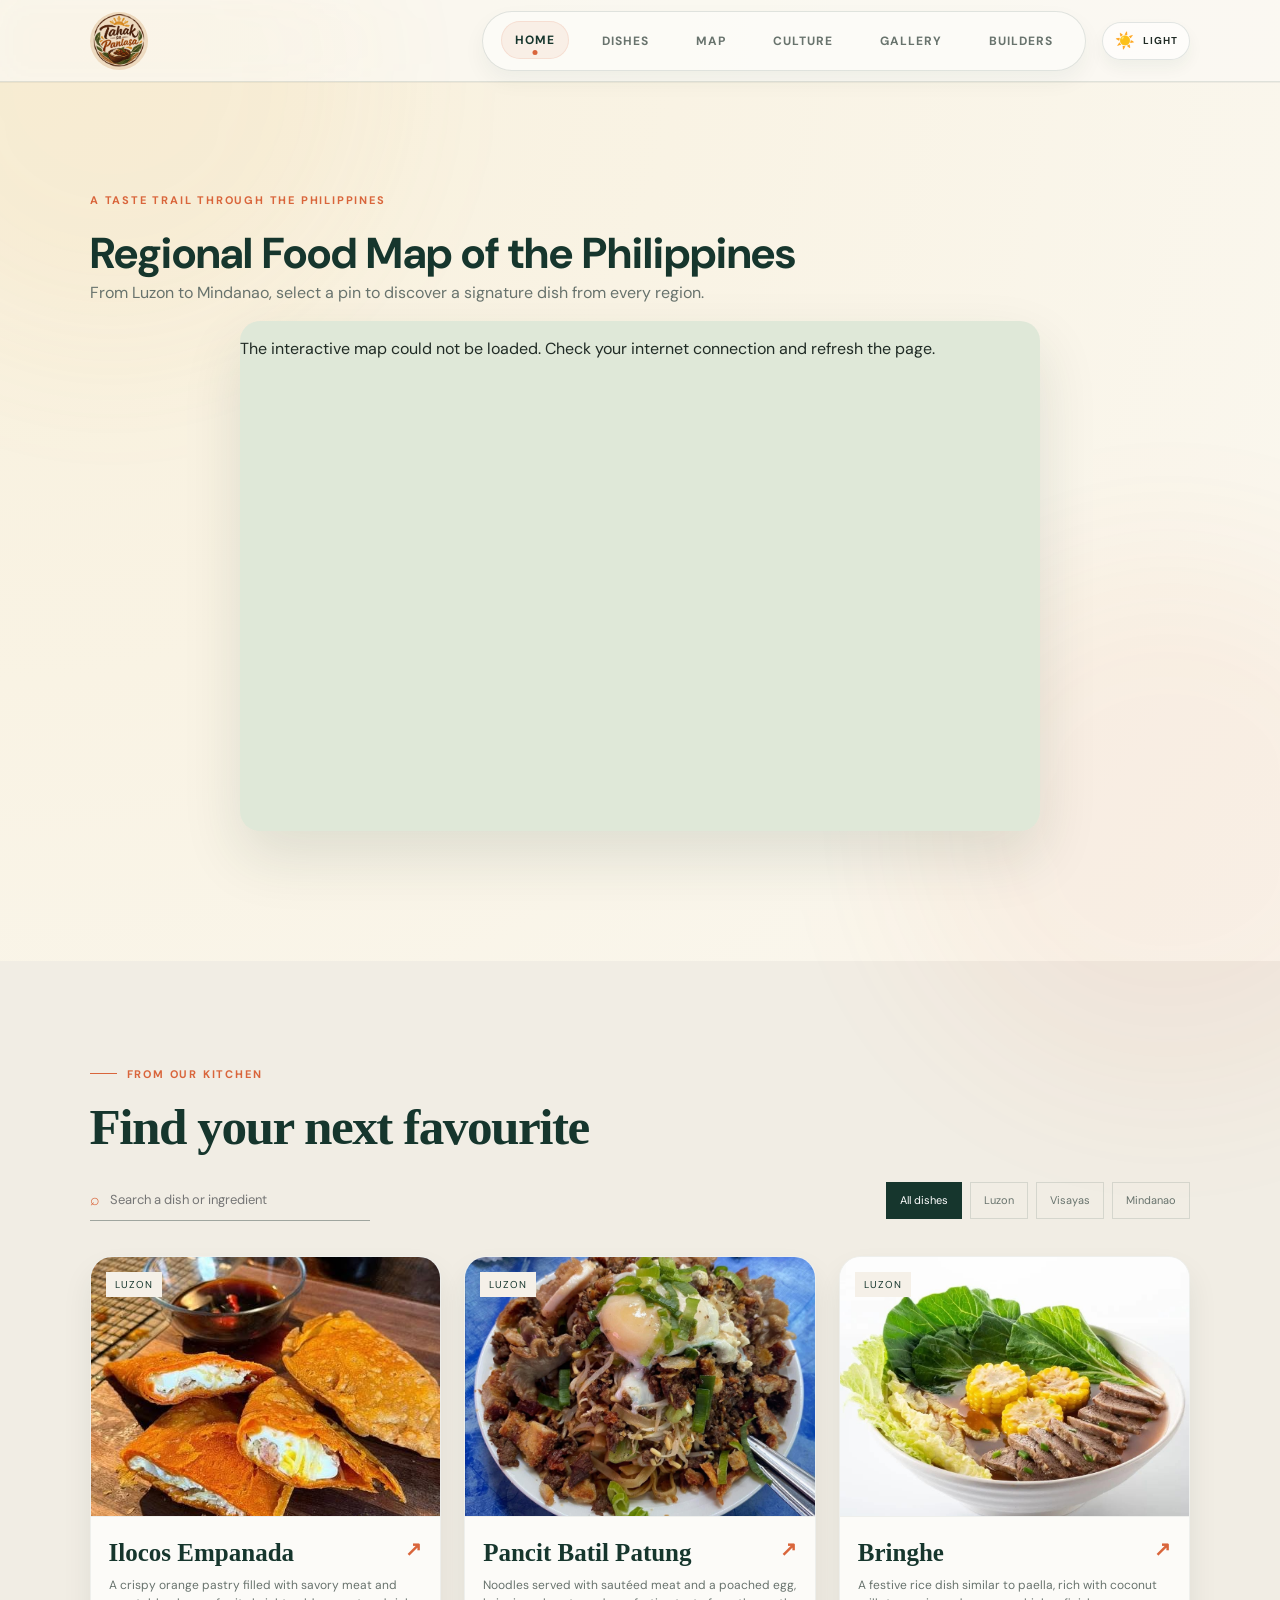
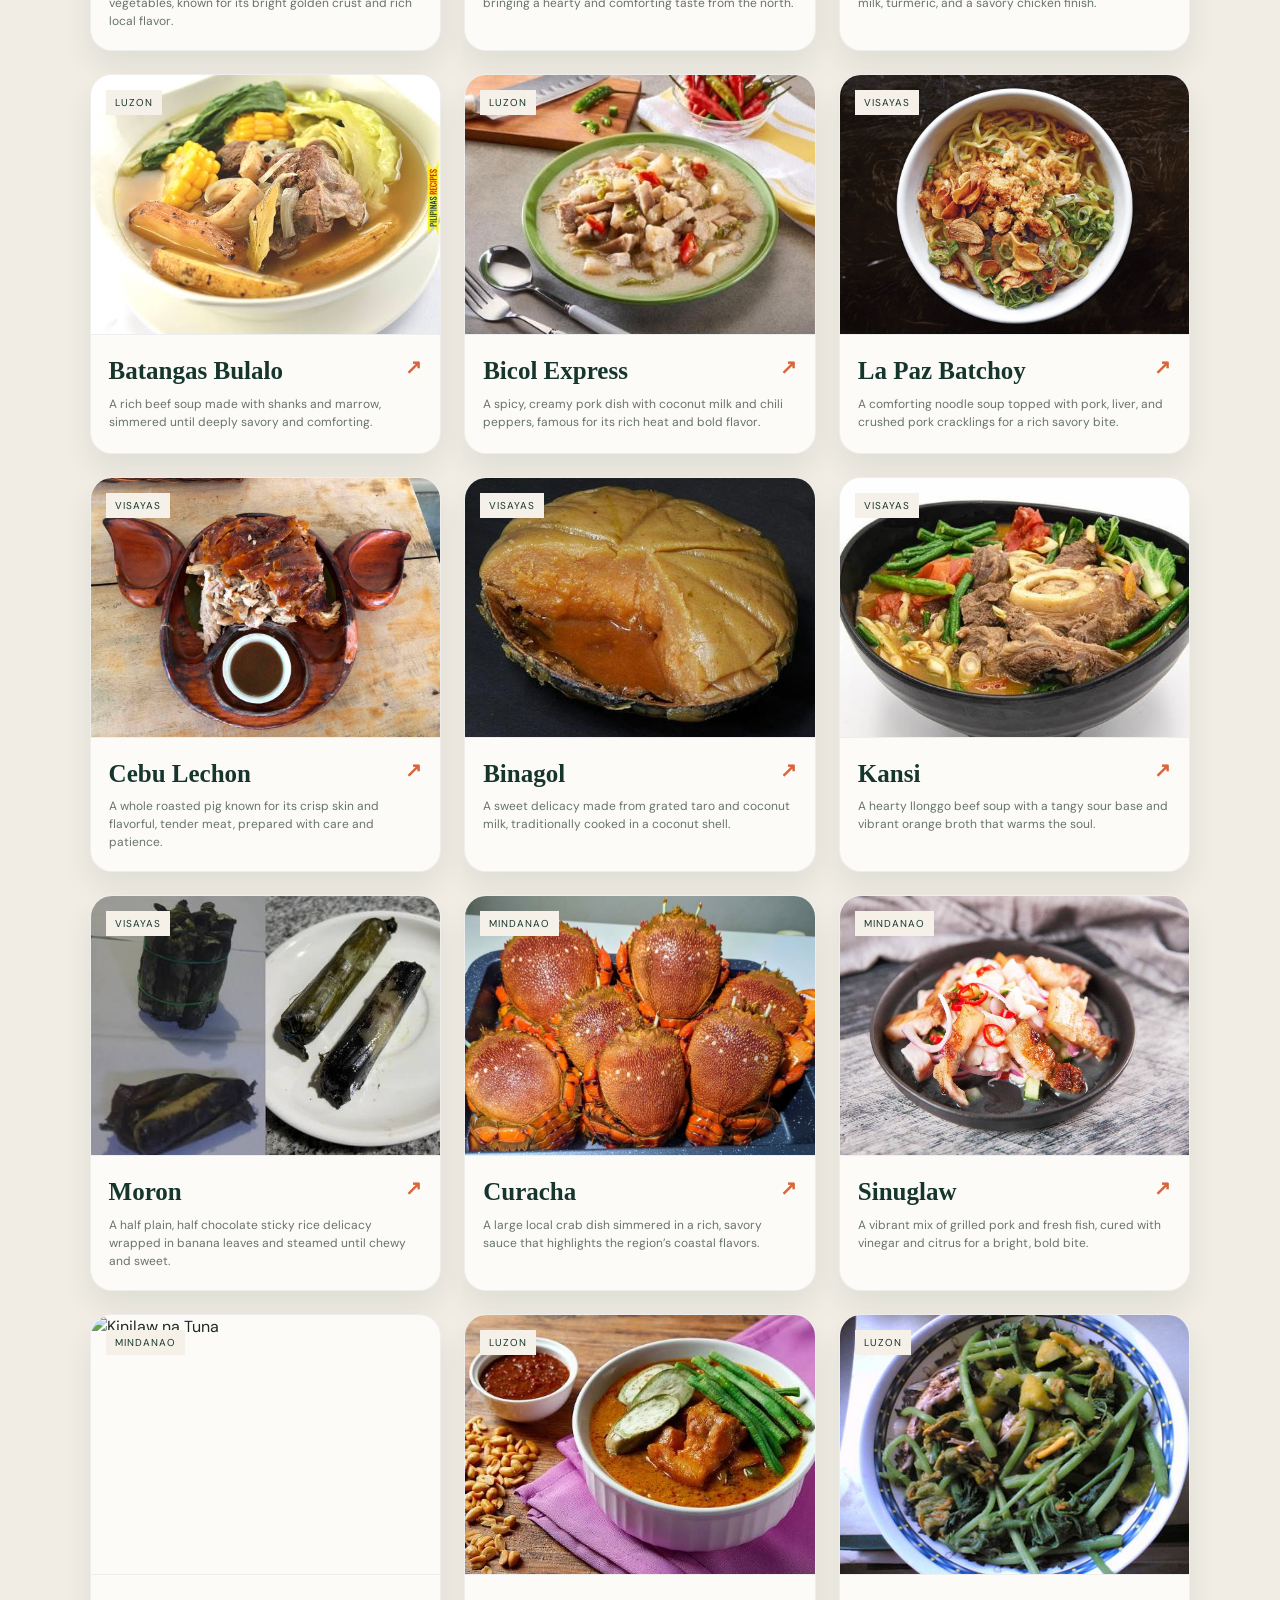
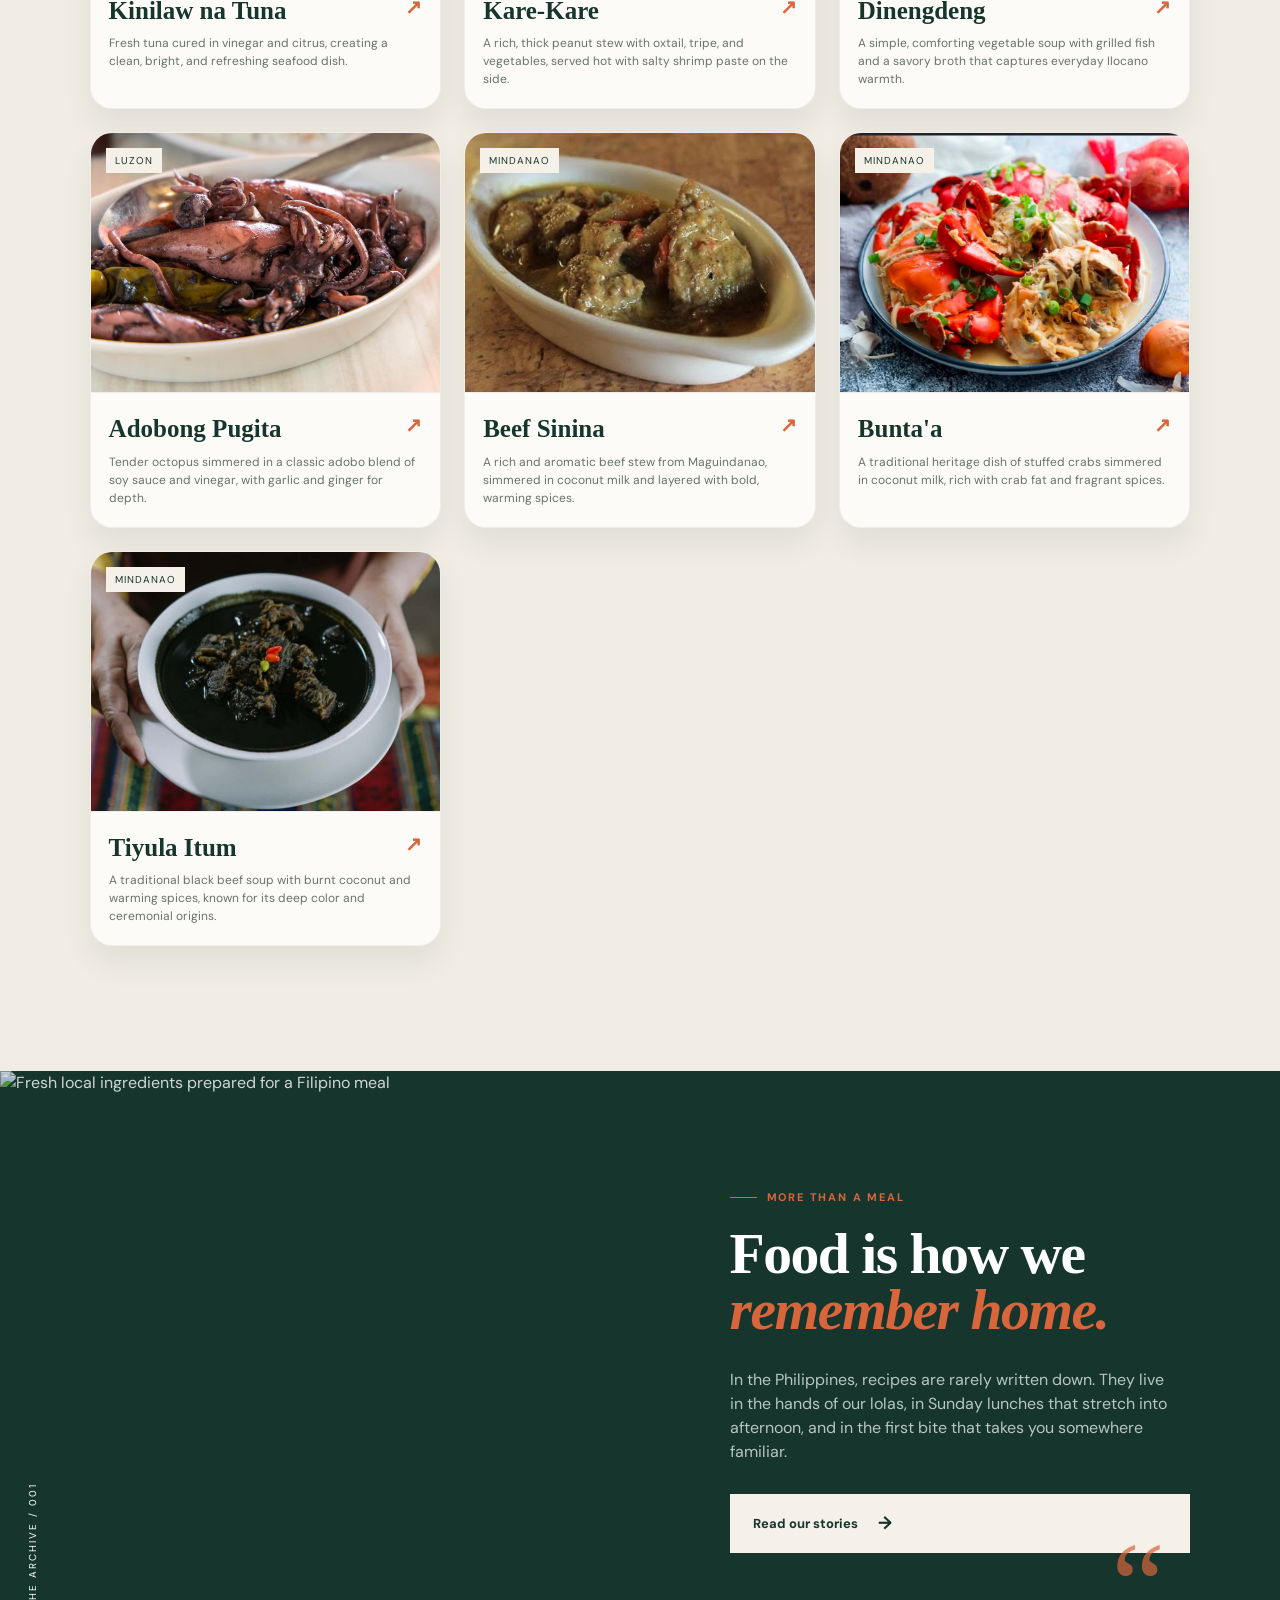
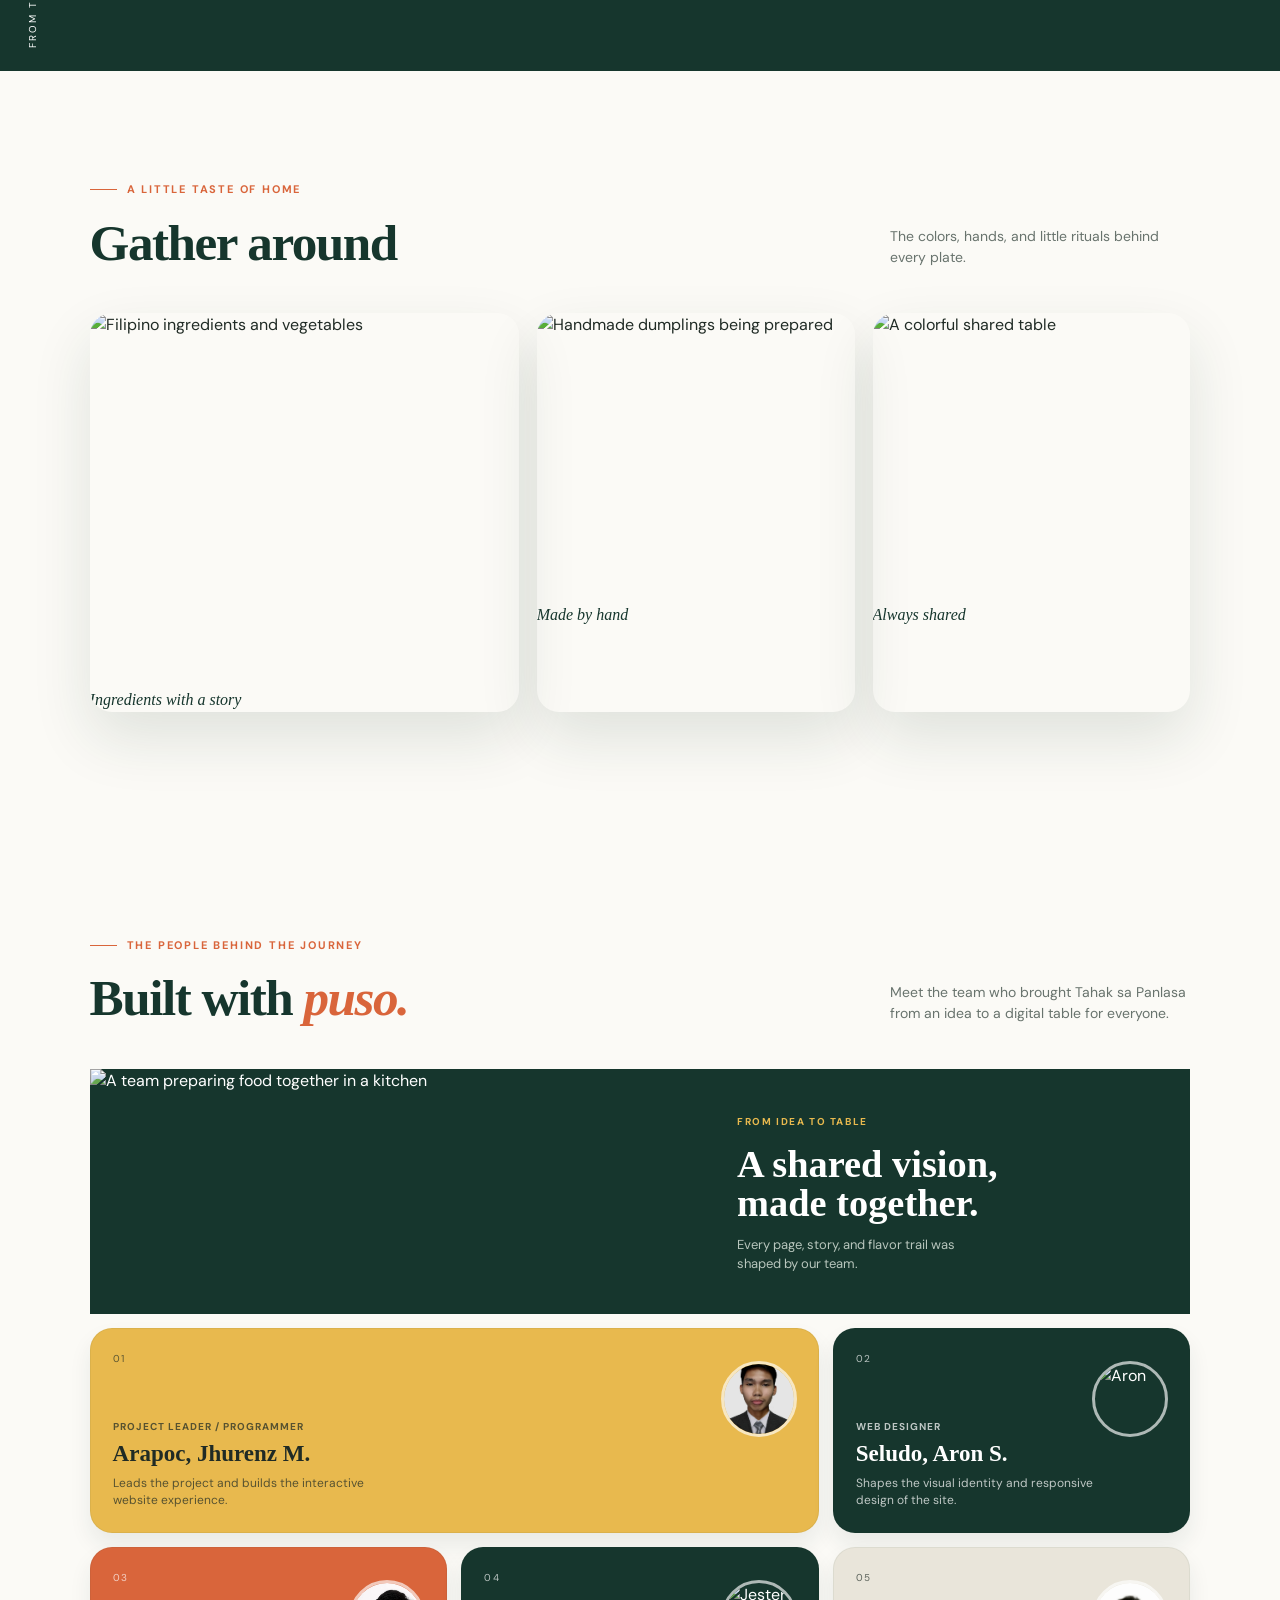
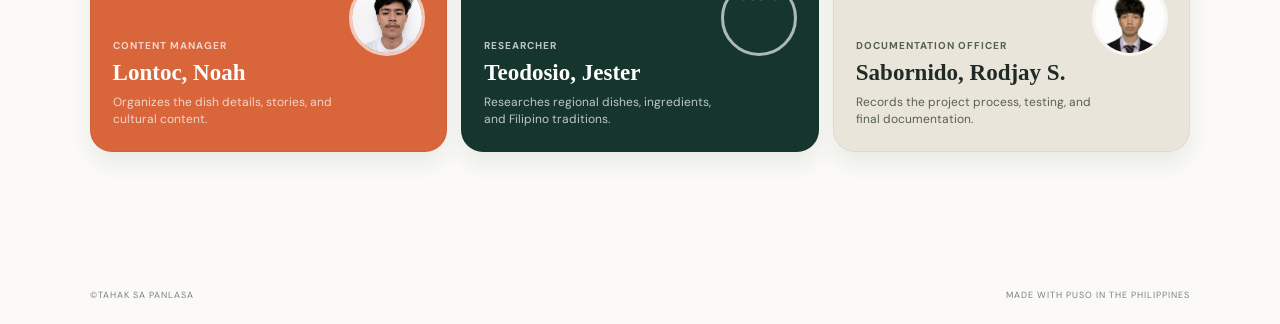
==== index.html @ d3818bcc "Initial commit" ====
<!doctype html>
<html lang="en">
  <head>
    <meta charset="UTF-8" />
    <meta name="viewport" content="width=device-width, initial-scale=1.0" />
    <meta
      name="description"
      content="Explore signature Filipino dishes by region."
    />
    <title>Tahak sa Panlasa | Filipino Food Map</title>
    <link rel="preconnect" href="https://fonts.googleapis.com" />
    <link rel="preconnect" href="https://fonts.gstatic.com" crossorigin />
    <link
      href="https://fonts.googleapis.com/css2?family=DM+Sans:wght@400;500;600;700&display=swap"
      rel="stylesheet"
    />
    <link href="css/style.css" rel="stylesheet" />
    <link
      rel="stylesheet"
      href="https://unpkg.com/leaflet@1.9.4/dist/leaflet.css"
      integrity="sha256-p4NxAoJBhIIN+hmNHrzRCf9tD/miZyoHS5obTRR9BMY="
      crossorigin=""
    />
  </head>
  <body>
    <header class="site-header">
      <div class="logo">
        <a href="index.html"
          ><img src="img/logo.png" alt="Tahak sa Panlasa logo"
        /></a>
      </div>
      <div class="header-actions">
        <button class="menu-toggle" aria-label="Open navigation" aria-expanded="false">☰</button>
        <nav class="main-nav" aria-label="Main navigation">
          <a class="active" href="index.html">Home</a>
          <a href="dishes.html">Dishes</a>
          <a href="map.html">Map</a>
          <a href="culture.html">Culture</a>
          <a href="gallery.html">Gallery</a>
          <a href="builders.html">Builders</a>
        </nav>
        <button class="theme-toggle" type="button" aria-label="Toggle dark mode" aria-pressed="false">
          <span class="theme-icon">☀️</span>
          <span class="theme-label">Light</span>
        </button>
      </div>
    </header>

    <main>
      <section class="map-section">
        <div class="map-intro">
          <p class="eyebrow">A taste trail through the Philippines</p>
          <h1>Regional Food Map of the Philippines</h1>
          <p>
            From Luzon to Mindanao, select a pin to discover a signature dish
            from every region.
          </p>
        </div>
        <div
          id="leaflet-map"
          class="map-container"
          aria-label="Interactive map of Philippine regional foods"
        ></div>
      </section>
    </main>

    <script
      src="https://unpkg.com/leaflet@1.9.4/dist/leaflet.js"
      integrity="sha256-20nQCchB9co0qIjJZRGuk2/Z9VM+kNiyxNV1lvTlZBo="
      crossorigin=""
    ></script>
    <script src="Javascript/script.js"></script>

    <!--Featured dishes-->
    <section class="dishes-section section-pad" id="dishes">
      <div class="section-heading dish-heading reveal">
        <div>
          <p class="eyebrow"><span></span>From our kitchen</p>
        <h2>Find your next favourite</h2>
        </div>
        <a class="text-link" href="dishes.html"
        View all dishes <span></span></a>
    </div>
        <div class="dish-toolbar">
          <div class="search-box">
            <span>⌕</span
            ><input
              id="dish-search"
              type="search"
              placeholder="Search a dish or ingredient"
              aria-label="Search dishes"
            />
          </div>
          <div
            class="filter-group"
            role="group"
            aria-label="Filter dishes by region"
          >
            <button class="filter active" data-filter="all">All dishes</button
            ><button class="filter" data-filter="Luzon">Luzon</button
            ><button class="filter" data-filter="Visayas">Visayas</button
            ><button class="filter" data-filter="Mindanao">Mindanao</button>
          </div>
        </div>
        <div class="dish-grid" id="dish-grid"></div>
        <p class="empty-state" id="empty-state">
          No dishes found. Try another flavor.
        </p>
      </section>
      </div>
    </section>
    <!-- Culture and story section -->
      <section class="culture-section" id="culture">
        <div class="culture-image">
          <img
            src="https://images.unsplash.com/photo-1515003197210-e0cd71810b5f?auto=format&fit=crop&w=1100&q=85"
            alt="Fresh local ingredients prepared for a Filipino meal"
          />
          <div class="vertical-label">FROM THE ARCHIVE / 001</div>
        </div>
        <div class="culture-copy section-pad reveal">
          <p class="eyebrow"><span></span> More than a meal</p>
          <h2>Food is how we<br /><em>remember home.</em></h2>
          <p>
            In the Philippines, recipes are rarely written down. They live in
            the hands of our lolas, in Sunday lunches that stretch into
            afternoon, and in the first bite that takes you somewhere familiar.
          </p>
          <a class="button button-light" href="gallery.html"
            >Read our stories <span>→</span></a
          >
          <div class="quote-mark">“</div>
        </div>
      </section>

      <!-- Photo gallery section -->
      <section class="gallery-section section-pad" id="gallery">
        <div class="section-heading reveal">
          <div>
            <p class="eyebrow"><span></span> A little taste of home</p>
            <h2>Gather around</h2>
          </div>
          <p class="heading-aside">
            The colors, hands, and little rituals behind every plate.
          </p>
        </div>
        <div class="gallery-grid">
          <figure class="gallery-large reveal">
            <img
              src="https://images.unsplash.com/photo-1547592180-85f173990554?auto=format&fit=crop&w=1000&q=85"
              alt="Filipino ingredients and vegetables"
            />
            <figcaption>Ingredients with a story</figcaption>
          </figure>
          <figure class="reveal reveal-delay">
            <img
              src="https://images.unsplash.com/photo-1601050690597-df0568f70950?auto=format&fit=crop&w=700&q=85"
              alt="Handmade dumplings being prepared"
            />
            <figcaption>Made by hand</figcaption>
          </figure>
          <figure class="reveal reveal-delay-2">
            <img
              src="https://images.unsplash.com/photo-1512621776951-a57141f2eefd?auto=format&fit=crop&w=700&q=85"
              alt="A colorful shared table"
            />
            <figcaption>Always shared</figcaption>
          </figure>
        </div>
      </section>

      <!-- Team section -->
      <section class="builders-section section-pad" id="builders">
        <div class="section-heading reveal">
          <div>
            <p class="eyebrow"><span></span> The people behind the journey</p>
            <h2>Built with <em>puso.</em></h2>
          </div>
          <p class="heading-aside">
            Meet the team who brought Tahak sa Panlasa from an idea to a digital
            table for everyone.
          </p>
        </div>
        <div class="builder-feature reveal">
          <img
            src="https://images.unsplash.com/photo-1556910103-1c02745aae4d?auto=format&fit=crop&w=1200&q=85"
            alt="A team preparing food together in a kitchen"
          />
          <div class="builder-feature-copy">
            <span>From idea to table</span>
            <h3>A shared vision, made together.</h3>
            <p>Every page, story, and flavor trail was shaped by our team.</p>
          </div>
        </div>
        <div class="builder-grid">
          <article class="builder-card builder-lead reveal">
            <span class="builder-number">01</span>
            <img
              class="builder-avatar"
              src="img/renz.jpg"
              alt="Jhurenz"
            />
            <div>
              <p class="builder-role">Project Leader / Programmer</p>
              <h3>Arapoc, Jhurenz M.</h3>
              <p class="builder-description">
                Leads the project and builds the interactive website experience.
              </p>
            </div>
          </article>
          <article class="builder-card reveal reveal-delay">
            <span class="builder-number">02</span>
            <img
              class="builder-avatar"
              src=""
              alt="Aron"
            />
            <div>
              <p class="builder-role">Web Designer</p>
              <h3>Seludo, Aron S.</h3>
              <p class="builder-description">
                Shapes the visual identity and responsive design of the site.
              </p>
            </div>
          </article>
          <article class="builder-card reveal reveal-delay-2">
            <span class="builder-number">03</span>
            <img
              class="builder-avatar"
              src="img/nows.jpg"
              alt="Noah"
            />
            <div>
              <p class="builder-role">Content Manager</p>
              <h3>Lontoc, Noah</h3>
              <p class="builder-description">
                Organizes the dish details, stories, and cultural content.
              </p>
            </div>
          </article>
          <article class="builder-card reveal">
            <span class="builder-number">04</span>
            <img
              class="builder-avatar"
              src=""
              alt="Jester"
            />
            <div>
              <p class="builder-role">Researcher</p>
              <h3>Teodosio, Jester</h3>
              <p class="builder-description">
                Researches regional dishes, ingredients, and Filipino
                traditions.
              </p>
            </div>
          </article>
          <article class="builder-card reveal reveal-delay">
            <span class="builder-number">05</span>
            <img
              class="builder-avatar"
              src="img/jay.jpg"
              alt="rodjay"
            />
            <div>
              <p class="builder-role">Documentation Officer</p>
              <h3>Sabornido, Rodjay S.</h3>
              <p class="builder-description">
                Records the project process, testing, and final documentation.
              </p>
            </div>
          </article>
        </div>
      </section>
    </main>

    <!-- Site footer -->
    <footer class="site-footer">
      <span>©Tahak sa Panlasa</span
      ><span>Made with puso in the Philippines</span>
    </footer>
    <button class="back-to-top" type="button" aria-label="Back to top"></button>
    <!-- Dish details -->
    <div
      class="modal"
      id="dish-modal"
      role="dialog"
      aria-modal="true"
      aria-labelledby="modal-title"
    >
      <div class="modal-content">
        <button class="modal-close" aria-label="Close dish details">×</button
        ><img id="modal-image" src="" alt="" />
        <div class="modal-copy">
          <span class="modal-region" id="modal-region"></span>
          <h2 id="modal-title"></h2>
          <p id="modal-description"></p>
          <div class="modal-meta">
            <div><span>Origin</span><strong id="modal-origin"></strong></div>
            <div>
              <span>Key ingredients</span
              ><strong id="modal-ingredients"></strong>
            </div>
          </div>
        </div>
      </div>
    </div>
  </body>
</html>
---- css/style.css ----
@import url("https://fonts.googleapis.com/css2?family=Roboto:wght@400;700&display=swap");
:root {
  --ink: #202b25;
  --forest: #23483a;
  --deep: #16362d;
  --orange: #d9653b;
  --cream: #f5f0e8;
  --paper: #fbfaf6;
  --line: rgba(22, 54, 45, 0.12);
  --muted: #68736d;
  --yellow: #e8b94e;
  --bg: #f5f1ea;
  --bg-strong: #1c2523;
  --card: rgba(255, 255, 255, 0.68);
  --card-strong: rgba(17, 24, 21, 0.8);
  --shadow-soft: 0 26px 60px rgba(22, 54, 45, 0.12);
  --shadow-strong: 0 28px 90px rgba(22, 54, 45, 0.18);
  --glow: rgba(233, 169, 82, 0.35);
  --ease-out: cubic-bezier(0.22, 1, 0.36, 1);
  --ease-spring: cubic-bezier(0.16, 1, 0.3, 1);
}
body.dark-mode {
  --ink: #ebefe8;
  --forest: #4dd0a0;
  --deep: #f4f8f3;
  --orange: #ff9b6b;
  --cream: #101916;
  --paper: #0d1412;
  --line: rgba(255, 255, 255, 0.1);
  --muted: #b8c2ba;
  --yellow: #f4c86a;
  --bg: #0b120f;
  --bg-strong: #141d19;
  --card: rgba(20, 31, 27, 0.8);
  --card-strong: rgba(14, 19, 17, 0.9);
  --shadow-soft: 0 24px 60px rgba(2, 6, 5, 0.45);
  --shadow-strong: 0 28px 80px rgba(2, 6, 5, 0.6);
}
* {
  box-sizing: border-box;
}
html {
  scroll-behavior: smooth;
}
body {
  margin: 0;
  color: var(--ink);
  background:
    radial-gradient(
      circle at top left,
      rgba(232, 185, 78, 0.16),
      transparent 30%
    ),
    radial-gradient(
      circle at right center,
      rgba(217, 101, 59, 0.12),
      transparent 25%
    ),
    var(--paper);
  font-family: "DM Sans", sans-serif;
  font-size: 16px;
  line-height: 1.5;
  animation: pageEnter 0.7s ease both;
  position: relative;
  overflow-x: hidden;
  transition:
    background 0.35s ease,
    color 0.35s ease;
}
body::before,
body::after {
  content: "";
  position: fixed;
  inset: auto;
  width: 34rem;
  height: 34rem;
  border-radius: 50%;
  filter: blur(80px);
  opacity: 0.38;
  pointer-events: none;
  z-index: 0;
}
body.dark-mode::before {
  background: rgba(244, 200, 106, 0.12);
}
body.dark-mode::after {
  background: rgba(255, 155, 107, 0.12);
}
.logo {
  display: flex;
  align-items: center;
  flex: 0 0 auto;
}

.logo a {
  display: flex;
  align-items: center;
}

.logo img {
  display: block;
  width: 58px;
  height: 58px;
  object-fit: contain;
  border-radius: 50%;
}

.navbar {
  display: flex;
  align-items: center;
  justify-content: space-between;
  padding: 10px 20px;
}

.map-section {
  position: relative;
  z-index: 1;
  padding: 2rem 1rem 3rem;
}

.map-intro {
  width: min(100%, 1100px);
  margin: 0 auto 1rem;
}

.map-intro h1 {
  margin: 0.15rem 0;
  color: var(--deep);
  font-size: clamp(1.7rem, 4vw, 2.7rem);
  line-height: 1.15;
}

.map-intro p:not(.eyebrow) {
  margin: 0;
  color: var(--muted);
}

.eyebrow {
  margin: 0;
  color: var(--orange);
  font-size: 0.75rem;
  font-weight: 700;
  letter-spacing: 0.12em;
  text-transform: uppercase;
}

.map-container {
  width: min(100%, 800px);
  height: 510px;
  margin: 0 auto;
  border-radius: 20px;
  overflow: hidden;
  box-shadow: var(--shadow-soft);
  background: #dfe8d8;
}

.leaflet-container {
  width: 100%;
  height: 100%;
  border-radius: 20px;
}

@media (max-width: 800px) {
  .map-container {
    height: 460px;
  }
}

.regional-food-marker {
  background: transparent;
  border: 0;
}

.regional-food-marker span {
  display: grid;
  width: 34px;
  height: 34px;
  place-items: center;
  border: 3px solid #fff;
  border-radius: 50% 50% 50% 0;
  background: var(--pin-color);
  box-shadow: 0 4px 10px rgba(22, 54, 45, 0.3);
  color: #fff;
  font-size: 16px;
  transform: rotate(-45deg);
}

.regional-food-marker b {
  display: inline-block;
  transform: rotate(45deg);
}

.food-popup {
  min-width: 170px;
  padding: 0.1rem 0.15rem;
}

.food-popup p {
  margin: 0 0 0.2rem;
  color: var(--orange);
  font-size: 0.7rem;
  font-weight: 700;
  letter-spacing: 0.08em;
  text-transform: uppercase;
}

.food-popup h2 {
  margin: 0 0 0.25rem;
  color: var(--deep);
  font-size: 1.15rem;
  line-height: 1.15;
}

.food-popup span {
  color: var(--muted);
  font-size: 0.8rem;
}

/*
  Design system notes:
  - CSS variables control the warm Filipino-inspired palette.
  - Shared spacing and layout rules are used across all pages.
  - Component styles are grouped to keep the site easy to update.
*/

:root {
  --ink: #202b25;
  --forest: #23483a;
  --deep: #16362d;
  --orange: #d9653b;
  --cream: #f5f0e8;
  --paper: #fbfaf6;
  --line: rgba(22, 54, 45, 0.12);
  --muted: #68736d;
  --yellow: #e8b94e;
  --shadow-soft: 0 26px 60px rgba(22, 54, 45, 0.12);
  --shadow-strong: 0 28px 90px rgba(22, 54, 45, 0.18);
  --glow: rgba(233, 169, 82, 0.35);
  --ease-out: cubic-bezier(0.22, 1, 0.36, 1);
  --ease-spring: cubic-bezier(0.16, 1, 0.3, 1);
}
* {
  box-sizing: border-box;
}
html {
  scroll-behavior: smooth;
}
body {
  margin: 0;
  color: var(--ink);
  background:
    radial-gradient(
      circle at top left,
      rgba(232, 185, 78, 0.16),
      transparent 30%
    ),
    radial-gradient(
      circle at right center,
      rgba(217, 101, 59, 0.12),
      transparent 25%
    ),
    var(--paper);
  font-family: "DM Sans", sans-serif;
  font-size: 16px;
  line-height: 1.5;
  animation: pageEnter 0.7s ease both;
  position: relative;
  overflow-x: hidden;
}
body::before,
body::after {
  content: "";
  position: fixed;
  inset: auto;
  width: 34rem;
  height: 34rem;
  border-radius: 50%;
  filter: blur(80px);
  opacity: 0.38;
  pointer-events: none;
  z-index: 0;
}
body::before {
  top: -12rem;
  left: -10rem;
  background: rgba(232, 185, 78, 0.18);
}
body::after {
  right: -10rem;
  bottom: -12rem;
  background: rgba(217, 101, 59, 0.15);
}
img {
  display: block;
  width: 100%;
  object-fit: cover;
}
a {
  color: inherit;
  text-decoration: none;
}
button,
input {
  font: inherit;
}
.section-pad {
  padding-left: 7vw;
  padding-right: 7vw;
}
.site-header {
  height: 82px;
  display: flex;
  align-items: center;
  justify-content: space-between;
  gap: 18px;
  padding: 0 7vw;
  border-bottom: 1px solid var(--line);
  background: rgba(251, 250, 246, 0.7);
  backdrop-filter: blur(16px);
  position: sticky;
  top: 0;
  z-index: 20;
  transition:
    background 0.35s ease,
    border-color 0.35s ease,
    box-shadow 0.35s ease;
  box-shadow: 0 1px 0 rgba(22, 54, 45, 0.05);
}
body.dark-mode .site-header {
  background: rgba(11, 18, 15, 0.78);
  box-shadow: 0 10px 30px rgba(0, 0, 0, 0.18);
}
.brand {
  display: flex;
  align-items: center;
  gap: 10px;
  font-family: "Playfair Display", serif;
  font-size: 19px;
}
.brand strong {
  color: var(--orange);
  font-weight: 700;
}
.brand-mark {
  display: grid;
  place-items: center;
  width: 34px;
  height: 34px;
  background: var(--orange);
  color: #fff;
  border-radius: 50%;
  font-family: "Playfair Display", serif;
  font-style: italic;
  font-size: 22px;
  animation: brandBeat 4s ease-in-out infinite;
}
.header-actions {
  display: flex;
  align-items: center;
  gap: 16px;
}
.nav-menu,
.main-nav {
  display: flex;
  align-items: center;
  justify-content: center;
  gap: clamp(10px, 1.5vw, 24px);
  padding: 10px 18px;
  border: 1px solid var(--line);
  border-radius: 999px;
  background: rgba(255, 255, 255, 0.4);
  box-shadow: 0 10px 22px rgba(22, 54, 45, 0.05);
}
body.dark-mode .nav-menu,
body.dark-mode .main-nav {
  background: rgba(18, 25, 22, 0.82);
  box-shadow: 0 12px 30px rgba(0, 0, 0, 0.22);
}
.nav-menu a,
.main-nav a {
  position: relative;
  padding: 10px 14px;
  border-radius: 999px;
  color: var(--muted);
  font-size: 12px;
  font-weight: 700;
  letter-spacing: 0.08em;
  text-transform: uppercase;
  transition:
    color 0.2s ease,
    background 0.2s ease,
    transform 0.2s ease,
    box-shadow 0.2s ease;
}
.nav-menu a:hover,
.main-nav a:hover,
.nav-menu a.active,
.main-nav a.active {
  color: var(--deep);
  background: rgba(217, 101, 59, 0.08);
  transform: translateY(-1px);
  box-shadow: inset 0 0 0 1px rgba(217, 101, 59, 0.12);
}
body.dark-mode .nav-menu a:hover,
body.dark-mode .main-nav a:hover,
body.dark-mode .nav-menu a.active,
body.dark-mode .main-nav a.active {
  color: var(--ink);
  background: rgba(255, 155, 107, 0.12);
}
.nav-menu a.active::after,
.main-nav a.active::after {
  content: "";
  position: absolute;
  left: 50%;
  bottom: 4px;
  width: 5px;
  height: 5px;
  background: var(--orange);
  border-radius: 50%;
  transform: translateX(-50%);
}
.nav-cta {
  font-size: 13px;
  font-weight: 700;
  border-bottom: 1px solid var(--orange);
  padding-bottom: 5px;
}
.theme-toggle {
  border: 1px solid var(--line);
  background: var(--card);
  color: var(--ink);
  display: inline-flex;
  align-items: center;
  gap: 8px;
  padding: 10px 12px;
  border-radius: 999px;
  font-size: 10px;
  text-transform: uppercase;
  letter-spacing: 0.8px;
  cursor: pointer;
  transition:
    background 0.25s ease,
    color 0.25s ease,
    border-color 0.25s ease,
    transform 0.2s ease;
  box-shadow: 0 8px 16px rgba(22, 54, 45, 0.05);
}
.theme-toggle:hover {
  background: var(--deep);
  color: var(--paper);
  transform: translateY(-1px);
}
.theme-icon {
  font-size: 16px;
  line-height: 1;
}
.theme-label {
  font-weight: 700;
}
.nav-cta span,
.text-link span {
  color: var(--orange);
  padding-left: 5px;
}
.menu-toggle {
  display: none;
  border: 0;
  background: none;
  font-size: 23px;
}
.nav-cta span,
.text-link span {
  color: var(--orange);
  padding-left: 5px;
}
.menu-toggle {
  display: none;
  border: 0;
  background: none;
  font-size: 23px;
}
.hero {
  min-height: 650px;
  display: grid;
  grid-template-columns: 1fr 1fr;
  gap: 7vw;
  align-items: center;
  padding-top: 78px;
  padding-bottom: 88px;
  background:
    radial-gradient(
      circle at top left,
      rgba(255, 255, 255, 0.7),
      transparent 35%
    ),
    linear-gradient(
      135deg,
      rgba(241, 237, 228, 1) 0%,
      rgba(245, 240, 232, 0.86) 100%
    );
  position: relative;
  perspective: 1600px;
}
.eyebrow {
  font-size: 11px;
  text-transform: uppercase;
  letter-spacing: 1.8px;
  font-weight: 700;
  color: var(--orange);
  margin: 0 0 20px;
  display: flex;
  gap: 10px;
  align-items: center;
}
.eyebrow span {
  display: inline-block;
  width: 27px;
  height: 1px;
  background: currentColor;
}
.hero h1,
.section-heading h2,
.culture-copy h2,
.contact-section h2 {
  font-family: "Playfair Display", serif;
  font-size: clamp(50px, 6vw, 88px);
  line-height: 0.98;
  letter-spacing: -1.5px;
  margin: 0;
  color: var(--deep);
}
h1 em,
h2 em {
  font-style: italic;
  color: var(--orange);
  font-weight: 600;
}
.hero-text {
  max-width: 395px;
  color: var(--muted);
  font-size: 17px;
  margin: 28px 0;
}
.hero-actions {
  display: flex;
  align-items: center;
  gap: 25px;
}
.button {
  display: inline-flex;
  align-items: center;
  gap: 20px;
  padding: 15px 22px;
  border: 1px solid transparent;
  font-weight: 700;
  font-size: 13px;
  transition:
    transform 0.2s,
    background 0.2s;
}
.button:hover {
  transform: translateY(-2px);
}
.button span {
  transition: transform 0.25s ease;
}
.button:hover span {
  transform: translateX(4px);
}
.button-dark {
  background: var(--deep);
  color: #fff;
}
.button-dark span,
.button-light span {
  font-size: 18px;
}
.button-outline {
  background: transparent;
  color: var(--deep);
  border-color: var(--deep);
  width: 100%;
  justify-content: space-between;
}
.button-light {
  background: var(--cream);
  color: var(--deep);
}
.text-link {
  font-size: 13px;
  font-weight: 700;
  border-bottom: 1px solid var(--line);
  padding-bottom: 7px;
}
.hero-note {
  display: flex;
  align-items: center;
  gap: 9px;
  margin-top: 55px;
  font-size: 11px;
  color: var(--muted);
}
.note-dot {
  width: 8px;
  height: 8px;
  background: var(--yellow);
  border-radius: 50%;
}
.hero-visual {
  position: relative;
  transform-style: preserve-3d;
}
.hero-image-wrap {
  height: 520px;
  position: relative;
  overflow: hidden;
  border-radius: 30px;
  box-shadow: var(--shadow-strong);
  transform: rotateX(7deg) rotateY(-7deg);
  transform-style: preserve-3d;
  border: 1px solid rgba(255, 255, 255, 0.3);
}
.hero-image-wrap img {
  height: 100%;
  filter: saturate(0.8) contrast(1.04);
  animation: slowZoom 12s ease-in-out infinite alternate;
}
.image-stamp {
  position: absolute;
  right: 23px;
  top: 23px;
  background: linear-gradient(145deg, #f3cf74, #e5b13a);
  width: 104px;
  height: 104px;
  border-radius: 50%;
  display: flex;
  flex-direction: column;
  align-items: center;
  justify-content: center;
  text-align: center;
  text-transform: uppercase;
  font-size: 9px;
  line-height: 1.15;
  transform: rotate(12deg) translateZ(30px);
  color: var(--deep);
  box-shadow: 0 18px 28px rgba(232, 185, 78, 0.35);
}
.image-stamp strong {
  font-family: "Playfair Display";
  font-size: 21px;
}
.hero-caption {
  display: flex;
  gap: 13px;
  align-items: flex-start;
  position: absolute;
  bottom: -36px;
  left: -52px;
  font-family: "Playfair Display";
  font-size: 16px;
  font-style: italic;
  color: var(--deep);
}
.caption-line {
  width: 40px;
  height: 1px;
  background: var(--orange);
  margin-top: 10px;
}
.intro-strip {
  background: var(--orange);
  color: #fff;
  padding: 20px 7vw;
  display: grid;
  grid-template-columns: 1fr 1fr 80px;
  align-items: center;
  overflow: hidden;
}
.intro-strip > div,
.intro-strip > p {
  animation: stripReveal 0.8s ease both;
}
.intro-strip > p {
  animation-delay: 0.15s;
}
.strip-scribble {
  animation: stripSpin 8s linear infinite;
}
.intro-strip > div {
  display: flex;
  align-items: center;
  gap: 18px;
}
.strip-number {
  font-family: "Playfair Display";
  font-size: 28px;
}
.strip-label {
  font-size: 11px;
  text-transform: uppercase;
  letter-spacing: 1.5px;
}
.intro-strip p {
  margin: 0;
  font-family: "Playfair Display";
  font-style: italic;
  font-size: 17px;
}
.strip-scribble {
  font-size: 27px;
  text-align: right;
}
.map-section {
  padding-top: 110px;
  padding-bottom: 130px;
}
.section-heading {
  display: flex;
  justify-content: space-between;
  align-items: end;
  margin-bottom: 45px;
}
.section-heading h2 {
  font-size: clamp(38px, 4vw, 60px);
}
.heading-aside {
  max-width: 300px;
  color: var(--muted);
  font-size: 14px;
  margin: 0;
}
/* Content page layouts (culture, dishes, regions, gallery, builders, contact) */
.page-shell {
  padding-top: 72px;
  padding-bottom: 90px;
}
.page-hero {
  padding-bottom: 30px;
}
.page-hero h1 {
  margin: 0;
  font-size: clamp(42px, 5vw, 72px);
  line-height: 0.96;
  color: var(--deep);
  font-family: "Playfair Display", serif;
}
.page-panel {
  background: rgba(255, 255, 255, 0.28);
  border: 1px solid rgba(22, 54, 45, 0.08);
  border-radius: 28px;
  padding: 32px 28px;
  box-shadow: var(--shadow-soft);
}
.page-grid {
  display: grid;
  grid-template-columns: repeat(3, minmax(0, 1fr));
  gap: 24px;
}
.page-card {
  background: rgba(255, 255, 255, 0.7);
  border-radius: 22px;
  overflow: hidden;
  border: 1px solid rgba(22, 54, 45, 0.06);
  box-shadow: 0 18px 28px rgba(22, 54, 45, 0.08);
}
.page-card img {
  height: 260px;
}
.page-card-copy {
  padding: 24px 20px 26px;
}
.page-card-copy h3 {
  margin: 0 0 10px;
  font-size: 26px;
  line-height: 1.1;
  font-family: "Playfair Display", serif;
  color: var(--deep);
}
.page-card-copy p {
  margin: 0;
  color: var(--muted);
  font-size: 14px;
}
.story-grid {
  display: grid;
  grid-template-columns: 1.15fr 0.85fr;
  gap: 28px;
  align-items: center;
}
.story-grid img {
  min-height: 420px;
  border-radius: 28px;
  box-shadow: var(--shadow-strong);
}
.feature-list {
  display: grid;
  gap: 16px;
  margin-top: 12px;
}
.feature-item {
  padding: 18px 16px 18px 18px;
  border-left: 2px solid var(--orange);
  background: rgba(255, 255, 255, 0.2);
  border-radius: 0 18px 18px 0;
}
.feature-item strong {
  display: block;
  margin-bottom: 6px;
  font-size: 12px;
  letter-spacing: 1.3px;
  text-transform: uppercase;
  color: var(--orange);
}
.feature-item span {
  color: var(--muted);
  font-size: 14px;
}
.contact-form {
  display: grid;
  gap: 18px;
  max-width: 620px;
}
.contact-form .field {
  display: grid;
  gap: 8px;
}
.contact-form label {
  font-size: 11px;
  letter-spacing: 1.4px;
  text-transform: uppercase;
  color: var(--muted);
}
.contact-form input,
.contact-form textarea {
  width: 100%;
  border: 1px solid rgba(22, 54, 45, 0.12);
  background: rgba(255, 255, 255, 0.45);
  color: var(--ink);
  border-radius: 14px;
  padding: 15px 16px;
}
.contact-form textarea {
  min-height: 150px;
  resize: vertical;
}
.explorer-layout {
  display: grid;
  grid-template-columns: 1.55fr 0.75fr;
  gap: 38px;
}
.map-card {
  background: linear-gradient(
    145deg,
    rgba(231, 229, 216, 0.95),
    rgba(232, 228, 214, 0.8)
  );
  padding: 20px 25px 0;
  min-height: 510px;
  border-radius: 28px;
  border: 1px solid rgba(22, 54, 45, 0.08);
  box-shadow: var(--shadow-soft);
  transform-style: preserve-3d;
}
.map-topline,
.map-legend,
.panel-footer {
  display: flex;
  justify-content: space-between;
  gap: 20px;
  font-size: 10px;
  text-transform: uppercase;
  letter-spacing: 1.2px;
  color: #68736d;
}
.map-status i {
  width: 6px;
  height: 6px;
  display: inline-block;
  background: var(--orange);
  border-radius: 50%;
  margin-right: 7px;
}
.map-art {
  position: relative;
  height: 405px;
}
.map-art svg {
  width: 100%;
  height: 100%;
  overflow: visible;
}
.island {
  fill: #b9c9b7;
  stroke: #61806d;
  stroke-width: 2;
}
.island-b {
  fill: #cad3bc;
}
.island-c,
.island-d {
  fill: #e4d39a;
}
.route {
  fill: none;
  stroke: var(--orange);
  stroke-width: 2;
  stroke-dasharray: 5 7;
}
.map-pin {
  cursor: pointer;
  animation: pinPulse 3.5s ease-in-out infinite;
}
.map-pin:nth-of-type(2) {
  animation-delay: 0.7s;
}
.map-pin:nth-of-type(3) {
  animation-delay: 1.4s;
}
.map-pin circle {
  fill: var(--orange);
  stroke: #fff;
  stroke-width: 4;
  transition: transform 0.2s;
}
.map-pin:hover circle,
.map-pin.selected circle {
  fill: var(--deep);
  transform: scale(1.25);
  transform-origin: center;
}
.map-pin path {
  stroke: #fff;
  stroke-width: 2;
}
.map-art text {
  font-family: "DM Sans";
  font-weight: 700;
  fill: var(--deep);
  font-size: 11px;
  letter-spacing: 2px;
}
.map-coordinates {
  position: absolute;
  left: 0;
  bottom: 10px;
  font-size: 9px;
  line-height: 1.4;
  color: #68736d;
}
.map-legend {
  border-top: 1px solid #c5c7b8;
  padding: 16px 0;
}
.legend-pin,
.legend-route {
  display: inline-block;
  width: 7px;
  height: 7px;
  border-radius: 50%;
  background: var(--orange);
  margin-right: 5px;
}
.legend-route {
  background: none;
  border-top: 1px dashed var(--orange);
  width: 18px;
  border-radius: 0;
  vertical-align: middle;
}
.region-panel {
  border: 1px solid rgba(22, 54, 45, 0.18);
  background: rgba(255, 255, 255, 0.28);
  padding: 35px 30px;
  display: flex;
  flex-direction: column;
  min-height: 510px;
  border-radius: 26px;
  box-shadow: var(--shadow-soft);
  transform-style: preserve-3d;
}
.panel-kicker {
  font-size: 10px;
  text-transform: uppercase;
  letter-spacing: 1.5px;
  color: var(--orange);
  font-weight: 700;
  margin: 0;
}
.region-panel h3 {
  font-family: "Playfair Display";
  font-size: 48px;
  color: var(--deep);
  margin: 8px 0;
}
.region-panel > p:not(.panel-kicker) {
  font-size: 15px;
  color: var(--muted);
  margin: 0 0 25px;
}
.region-dish {
  display: grid;
  grid-template-columns: 90px 1fr;
  gap: 13px;
  align-items: center;
  margin-bottom: 25px;
}
.region-dish img {
  height: 76px;
}
.region-dish span {
  font-size: 10px;
  text-transform: uppercase;
  color: var(--muted);
  display: block;
}
.region-dish strong {
  font-family: "Playfair Display";
  font-size: 18px;
  color: var(--deep);
}
.panel-footer {
  margin-top: auto;
  padding-top: 30px;
}
.panel-footer i {
  display: inline-block;
  width: 40px;
  height: 1px;
  background: var(--orange);
  vertical-align: middle;
  margin: 0 6px;
}
.dishes-section {
  padding-top: 105px;
  padding-bottom: 125px;
  background: #f1ede4;
}
.dish-heading {
  margin-bottom: 28px;
}
.dish-toolbar {
  display: flex;
  justify-content: space-between;
  gap: 20px;
  align-items: center;
  margin-bottom: 35px;
}
.search-box {
  border-bottom: 1px solid #9fa59e;
  display: flex;
  gap: 10px;
  align-items: center;
  width: 280px;
  color: var(--orange);
}
.search-box input {
  border: 0;
  background: transparent;
  padding: 10px 0;
  width: 100%;
  outline: 0;
  font-size: 13px;
  color: var(--ink);
}
.filter-group {
  display: flex;
  gap: 8px;
  flex-wrap: wrap;
}
.filter {
  border: 1px solid var(--line);
  background: transparent;
  padding: 9px 13px;
  font-size: 11px;
  color: var(--muted);
  cursor: pointer;
}
.filter.active,
.filter:hover {
  background: var(--deep);
  color: #fff;
  border-color: var(--deep);
}
.dish-grid {
  display: grid;
  grid-template-columns: repeat(3, 1fr);
  gap: 23px;
}
.dish-card {
  background: rgba(255, 255, 255, 0.75);
  cursor: pointer;
  transition:
    transform 0.35s,
    box-shadow 0.35s;
  position: relative;
  animation: dishFloat 7s ease-in-out infinite;
  border-radius: 22px;
  overflow: hidden;
  border: 1px solid rgba(22, 54, 45, 0.06);
  box-shadow: 0 16px 30px rgba(22, 54, 45, 0.08);
  transform-style: preserve-3d;
}
.dish-card:nth-child(2) {
  animation-delay: -2.2s;
}
.dish-card:nth-child(3) {
  animation-delay: -4.4s;
}
.dish-card:nth-child(4) {
  animation-delay: -1.1s;
}
.dish-card:nth-child(5) {
  animation-delay: -3.3s;
}
.dish-card:nth-child(6) {
  animation-delay: -5.5s;
}
.dish-card:hover {
  transform: translateY(-10px) scale(1.015);
  box-shadow: 0 18px 28px rgba(22, 54, 45, 0.14);
}
.dish-card-image {
  height: 260px;
  position: relative;
  overflow: hidden;
  border-bottom: 1px solid rgba(22, 54, 45, 0.06);
}
.dish-card-image::after {
  content: "";
  position: absolute;
  inset: 0;
  background: linear-gradient(
    115deg,
    transparent 25%,
    rgba(255, 255, 255, 0.22) 48%,
    transparent 70%
  );
  transform: translateX(-120%);
  animation: dishShimmer 6s ease-in-out infinite;
  pointer-events: none;
}
.dish-card-image img {
  height: 100%;
  transition: transform 0.5s;
  animation: dishImageDrift 10s ease-in-out infinite alternate;
}
.dish-card:hover img {
  transform: scale(1.1) rotate(1deg);
}
.dish-region {
  position: absolute;
  top: 15px;
  left: 15px;
  background: var(--cream);
  font-size: 10px;
  padding: 5px 9px;
  text-transform: uppercase;
  letter-spacing: 1px;
  color: var(--deep);
  animation: dishLabelPulse 4s ease-in-out infinite;
}
.dish-card-content {
  padding: 17px 18px 20px;
}
.dish-card-content h3 {
  font-family: "Playfair Display";
  font-size: 25px;
  margin: 0 0 5px;
  color: var(--deep);
}
.dish-card-content p {
  color: var(--muted);
  font-size: 12px;
  margin: 0;
  min-height: 38px;
}
.dish-arrow {
  float: right;
  color: var(--orange);
  font-size: 20px;
  animation: dishArrow 2.5s ease-in-out infinite;
}
.empty-state {
  display: none;
  color: var(--muted);
  padding: 30px 0;
}
.culture-section {
  display: grid;
  grid-template-columns: 1fr 1fr;
  background: var(--deep);
  color: #fff;
}
.culture-image {
  position: relative;
  min-height: 600px;
}
.culture-image img {
  height: 100%;
  opacity: 0.8;
}
.vertical-label {
  position: absolute;
  bottom: 23px;
  left: 25px;
  writing-mode: vertical-rl;
  transform: rotate(180deg);
  font-size: 10px;
  letter-spacing: 2px;
}
.culture-copy {
  display: flex;
  flex-direction: column;
  justify-content: center;
  padding-top: 80px;
  padding-bottom: 80px;
  position: relative;
}
.culture-copy h2 {
  color: #fff;
  font-size: clamp(42px, 4.5vw, 67px);
}
.culture-copy > p:not(.eyebrow) {
  color: #b8c6bd;
  max-width: 440px;
  margin: 30px 0;
}
.quote-mark {
  position: absolute;
  bottom: 25px;
  right: 9vw;
  font-family: serif;
  font-size: 120px;
  line-height: 1;
  color: var(--orange);
  opacity: 0.7;
}
.gallery-section {
  padding-top: 110px;
  padding-bottom: 120px;
}
.gallery-grid {
  display: grid;
  grid-template-columns: 1.35fr 1fr 1fr;
  gap: 18px;
}
.gallery-grid figure {
  margin: 0;
  transition: transform 0.35s ease;
  border-radius: 22px;
  overflow: hidden;
  box-shadow: var(--shadow-soft);
  transform-style: preserve-3d;
}
.gallery-grid figure:hover {
  transform: translateY(-7px) rotate(-1deg);
}
.gallery-grid figure:nth-child(2):hover {
  transform: translateY(-7px) rotate(1deg);
}
.gallery-grid img {
  height: 280px;
}
.gallery-grid .gallery-large img {
  height: 365px;
}
.gallery-grid figcaption {
  font-family: "Playfair Display";
  font-style: italic;
  color: var(--deep);
  margin-top: 10px;
}
.contact-section {
  background: var(--yellow);
  color: var(--deep);
}
.contact-inner {
  padding-top: 75px;
  padding-bottom: 75px;
  display: grid;
  grid-template-columns: 1fr 1fr;
  align-items: end;
}
.contact-section h2 {
  color: var(--deep);
  font-size: clamp(55px, 6vw, 85px);
}
.contact-details {
  border-left: 1px solid rgba(32, 43, 37, 0.35);
  padding-left: 38px;
  display: flex;
  flex-direction: column;
  align-items: flex-start;
}
.contact-details p {
  max-width: 340px;
  margin: 0 0 25px;
  font-family: "Playfair Display";
  font-size: 19px;
}
.contact-details > a {
  font-weight: 700;
  font-size: 15px;
  border-bottom: 1px solid var(--deep);
  margin: 3px 0;
}
.builders-section {
  padding-top: 105px;
  padding-bottom: 115px;
  background: var(--paper);
  transition: background 0.35s ease;
}
.builder-feature {
  display: grid;
  grid-template-columns: 1.1fr 0.9fr;
  min-height: 245px;
  margin-bottom: 14px;
  background: var(--deep);
  color: #fff;
  overflow: hidden;
}
.builder-feature img {
  height: 100%;
  min-height: 245px;
  filter: saturate(0.75);
  transition: transform 0.6s ease;
}
.builder-feature:hover img {
  transform: scale(1.04);
}
.builder-feature-copy {
  align-self: center;
  padding: 30px 42px;
}
.builder-feature-copy span {
  color: var(--yellow);
  text-transform: uppercase;
  letter-spacing: 1.6px;
  font-size: 10px;
  font-weight: 700;
}
.builder-feature-copy h3 {
  font-family: "Playfair Display";
  font-size: clamp(27px, 3vw, 42px);
  line-height: 1;
  max-width: 330px;
  margin: 13px 0;
}
.builder-feature-copy p {
  color: #b8c6bd;
  font-size: 13px;
  max-width: 250px;
  margin: 0;
}
.builder-grid {
  display: grid;
  grid-template-columns: repeat(3, 1fr);
  gap: 14px;
}
.builder-card {
  min-height: 205px;
  padding: 22px;
  background: #e9e5da;
  display: flex;
  flex-direction: column;
  justify-content: space-between;
  position: relative;
  overflow: hidden;
  border-radius: 22px;
  border: 1px solid rgba(22, 54, 45, 0.06);
  transition:
    transform 0.3s ease,
    box-shadow 0.3s ease;
  transform-style: preserve-3d;
  box-shadow: 0 12px 22px rgba(22, 54, 45, 0.08);
}
.builder-card:hover {
  transform: translateY(-7px);
  box-shadow: 0 14px 24px rgba(22, 54, 45, 0.14);
}
.builder-card:nth-child(2n) {
  background: var(--deep);
  color: #fff;
}
.builder-card:nth-child(3n) {
  background: var(--orange);
  color: #fff;
}
.builder-lead {
  grid-column: span 2;
  background: var(--yellow);
}
.builder-number {
  font-size: 10px;
  letter-spacing: 1.5px;
  opacity: 0.7;
}
.builder-initial {
  position: absolute;
  right: 18px;
  top: 14px;
  font-family: "Playfair Display";
  font-size: 100px;
  line-height: 1;
  font-style: italic;
  opacity: 0.16;
}
.builder-avatar {
  position: absolute;
  top: 32px;
  right: 21px;
  width: 76px;
  height: 76px;
  border: 3px solid rgba(255, 255, 255, 0.65);
  border-radius: 50%;
  object-fit: cover;
  filter: saturate(0.75);
  animation: builderFloat 4s ease-in-out infinite;
  transition:
    filter 0.3s ease,
    transform 0.3s ease;
}
.builder-card:nth-child(2) .builder-avatar {
  animation-delay: 0.5s;
}
.builder-card:nth-child(3) .builder-avatar {
  animation-delay: 1s;
}
.builder-card:nth-child(4) .builder-avatar {
  animation-delay: 1.5s;
}
.builder-card:nth-child(5) .builder-avatar {
  animation-delay: 2s;
}
.builder-card:hover .builder-avatar {
  filter: saturate(1);
  transform: scale(1.08) rotate(3deg);
}
.builder-card > div:last-child {
  position: relative;
  z-index: 1;
  max-width: 78%;
}
.builder-role {
  margin: 0 0 7px;
  text-transform: uppercase;
  letter-spacing: 1px;
  font-size: 10px;
  font-weight: 700;
  opacity: 0.72;
}
.builder-card h3 {
  margin: 0;
  font-family: "Playfair Display";
  font-size: 23px;
  line-height: 1.1;
}
.builder-description {
  color: inherit;
  font-size: 12px;
  line-height: 1.45;
  margin: 9px 0 0;
  max-width: 270px;
  opacity: 0.72;
}
.socials {
  display: flex;
  gap: 10px;
  margin-top: 28px;
}
.socials a {
  border: 1px solid var(--deep);
  border-radius: 50%;
  width: 28px;
  height: 28px;
  display: grid;
  place-items: center;
  font-size: 11px;
  font-weight: 700;
}
.site-footer {
  padding: 22px 7vw;
  display: flex;
  justify-content: space-between;
  color: #79827b;
  text-transform: uppercase;
  letter-spacing: 1px;
  font-size: 9px;
}
.site-footer a {
  color: var(--deep);
}
.back-to-top {
  position: fixed;
  right: clamp(1rem, 2vw, 1.6rem);
  bottom: 1.35rem;
  z-index: 999;
  display: grid;
  place-items: center;
  width: 3.4rem;
  height: 3.4rem;
  border: 0;
  border-radius: 50%;
  background: linear-gradient(135deg, var(--orange), #e8b94e);
  color: #fff;
  font-size: 1.5rem;
  font-weight: 700;
  box-shadow: 0 18px 34px rgba(217, 101, 59, 0.32);
  opacity: 0;
  visibility: hidden;
  transform: translateY(18px) scale(0.8);
  cursor: pointer;
  transition:
    opacity 0.35s var(--ease-out),
    transform 0.35s var(--ease-spring),
    box-shadow 0.35s ease,
    visibility 0.35s;
}
.back-to-top.is-visible {
  opacity: 1;
  visibility: visible;
  transform: translateY(0) scale(1);
}
.back-to-top:hover,
.back-to-top:focus-visible {
  transform: translateY(-4px) scale(1.06);
  box-shadow: 0 22px 40px rgba(217, 101, 59, 0.4);
}
.back-to-top:active {
  transform: translateY(0) scale(0.96);
}
.back-to-top::before {
  content: "↑";
  display: block;
  line-height: 1;
}
body.dark-mode .back-to-top {
  background: linear-gradient(135deg, #ff9b6b, #f4c86a);
  box-shadow: 0 18px 40px rgba(244, 200, 106, 0.25);
}
body,
.hero,
.dishes-section,
.map-card,
.region-panel,
.dish-card,
.site-footer {
  transition:
    background 0.35s ease,
    color 0.35s ease,
    border-color 0.35s ease;
}
body.dark-mode {
  --paper: #111a16;
  --ink: #edf5ef;
  --cream: #1d2b24;
  --line: rgba(194, 218, 201, 0.22);
  --muted: #b4c0b7;
  --deep: #e4eee5;
  --forest: #9fc6ac;
  --shadow-soft: 0 26px 60px rgba(0, 0, 0, 0.24);
  --shadow-strong: 0 28px 90px rgba(0, 0, 0, 0.36);
  background:
    radial-gradient(
      circle at top left,
      rgba(232, 185, 78, 0.1),
      transparent 30%
    ),
    radial-gradient(
      circle at right center,
      rgba(217, 101, 59, 0.08),
      transparent 25%
    ),
    var(--paper);
}
body.dark-mode .site-header,
body.dark-mode .hero,
body.dark-mode .dishes-section,
body.dark-mode .builders-section,
body.dark-mode .site-footer {
  background: var(--paper);
}
body.dark-mode .map-card {
  background: #293930;
}
body.dark-mode .region-panel {
  border-color: var(--deep);
}
body.dark-mode .button-dark,
body.dark-mode .culture-section,
body.dark-mode .builder-feature {
  background: #0e1b16;
}
body.dark-mode .button-outline {
  color: var(--ink);
  border-color: var(--ink);
}
body.dark-mode .dish-card {
  background: #233229;
}
body.dark-mode .dish-card-content h3,
body.dark-mode .gallery-grid figcaption {
  color: var(--ink);
}
body.dark-mode .site-footer {
  color: #9cac9f;
}
body.dark-mode .site-footer a {
  color: var(--ink);
}
body.dark-mode .site-header {
  background: rgba(17, 26, 22, 0.82);
  box-shadow: 0 1px 0 rgba(237, 245, 239, 0.06);
}
body.dark-mode .hero {
  background:
    radial-gradient(
      circle at top left,
      rgba(255, 255, 255, 0.05),
      transparent 35%
    ),
    linear-gradient(135deg, #17231d 0%, #111a16 100%);
}
body.dark-mode .main-nav {
  color: var(--muted);
}
body.dark-mode .main-nav a.active,
body.dark-mode .main-nav a:hover {
  color: var(--ink);
}
body.dark-mode .page-panel,
body.dark-mode .region-panel,
body.dark-mode .feature-item {
  background: rgba(29, 43, 36, 0.78);
  border-color: var(--line);
}
body.dark-mode .page-card,
body.dark-mode .dish-card {
  background: #1b2922;
  border-color: rgba(194, 218, 201, 0.12);
  box-shadow: 0 16px 30px rgba(0, 0, 0, 0.2);
}
body.dark-mode .page-card-copy h3,
body.dark-mode .page-card-copy p,
body.dark-mode .feature-item span,
body.dark-mode .region-panel h3,
body.dark-mode .region-dish strong,
body.dark-mode .page-hero h1,
body.dark-mode .hero-caption,
body.dark-mode .modal-copy h2,
body.dark-mode .modal-meta strong,
body.dark-mode .dish-card-content h3,
body.dark-mode .dish-card-content p,
body.dark-mode .builder-card h3,
body.dark-mode .builder-description,
body.dark-mode .builder-role,
body.dark-mode .builder-feature-copy h3,
body.dark-mode .builder-feature-copy p,
body.dark-mode .main-nav a {
  color: var(--ink);
}
body.dark-mode .page-card-copy p,
body.dark-mode .feature-item span,
body.dark-mode .dish-card-content p,
body.dark-mode .builder-feature-copy p,
body.dark-mode .builder-description,
body.dark-mode .modal-copy p,
body.dark-mode .modal-meta span,
body.dark-mode .modal-meta strong {
  color: var(--muted);
}
body.dark-mode .main-nav a {
  opacity: 0.9;
}
body.dark-mode .map-card {
  background: linear-gradient(145deg, #24362c, #1c2b23);
}
body.dark-mode .map-topline,
body.dark-mode .map-legend,
body.dark-mode .map-coordinates {
  color: var(--muted);
}
body.dark-mode .map-legend {
  border-color: var(--line);
}
body.dark-mode .map-art text {
  fill: var(--ink);
}
body.dark-mode .island {
  fill: #78927e;
  stroke: #b4cbb9;
}
body.dark-mode .island-b {
  fill: #879b7c;
}
body.dark-mode .island-c,
body.dark-mode .island-d {
  fill: #b9a568;
}
body.dark-mode .button-light,
body.dark-mode .dish-region {
  background: var(--cream);
  color: var(--ink);
}
body.dark-mode .button-dark {
  background: #f4d08d;
  color: #142118;
}
body.dark-mode .button-outline {
  background: rgba(17, 26, 22, 0.25);
}
body.dark-mode .contact-form input,
body.dark-mode .contact-form textarea {
  background: rgba(17, 26, 22, 0.78);
  border-color: var(--line);
  color: var(--ink);
}
body.dark-mode .contact-form label,
body.dark-mode .contact-form input::placeholder,
body.dark-mode .contact-form textarea::placeholder {
  color: var(--muted);
}
body.dark-mode .search-box {
  border-color: var(--line);
}
body.dark-mode .search-box input {
  color: var(--ink);
}
body.dark-mode .filter {
  color: var(--muted);
}
body.dark-mode .filter.active,
body.dark-mode .filter:hover {
  background: var(--ink);
  border-color: var(--ink);
  color: #111a16;
}
body.dark-mode .builder-card {
  background: #25352b;
  border-color: rgba(194, 218, 201, 0.12);
  box-shadow: 0 12px 22px rgba(0, 0, 0, 0.2);
}
body.dark-mode .builder-card:nth-child(2n) {
  background: #0b130f;
}
body.dark-mode .modal {
  background: rgba(0, 0, 0, 0.72);
}
body.dark-mode .modal-content {
  background: #1b2922;
}
.modal {
  display: none;
  position: fixed;
  inset: 0;
  background: rgba(22, 54, 45, 0.7);
  z-index: 30;
  padding: 5vw;
  align-items: center;
  justify-content: center;
}
.modal.open {
  display: flex;
}
.modal-content {
  background: var(--paper);
  max-width: 800px;
  width: 100%;
  display: grid;
  grid-template-columns: 1fr 1fr;
  position: relative;
}
.modal-content > img {
  height: 100%;
  min-height: 390px;
}
.modal-copy {
  padding: 45px 38px;
}
.modal-close {
  position: absolute;
  right: 15px;
  top: 10px;
  border: 0;
  background: none;
  font-size: 30px;
  color: var(--deep);
  cursor: pointer;
}
.modal-region {
  font-size: 10px;
  text-transform: uppercase;
  letter-spacing: 1px;
  color: var(--orange);
  font-weight: 700;
}
.modal-copy h2 {
  font-family: "Playfair Display";
  color: var(--deep);
  font-size: 44px;
  line-height: 1;
  margin: 12px 0;
}
.modal-copy p {
  color: var(--muted);
  font-size: 14px;
}
.modal-meta {
  border-top: 1px solid var(--line);
  margin-top: 30px;
  padding-top: 18px;
  display: grid;
  gap: 15px;
}
.modal-meta span {
  display: block;
  font-size: 10px;
  text-transform: uppercase;
  color: var(--muted);
  letter-spacing: 1px;
}
.modal-meta strong {
  font-family: "Playfair Display";
  font-size: 17px;
  color: var(--deep);
}
.reveal {
  opacity: 0;
  transform: translateY(18px);
  animation: reveal 0.7s ease forwards;
}
.reveal-delay {
  animation-delay: 0.15s;
}
.reveal-delay-2 {
  animation-delay: 0.3s;
}
.scroll-animate {
  opacity: 0;
  transform: translateY(28px);
  transition:
    opacity 0.75s ease,
    transform 0.75s ease;
}
.scroll-animate.in-view {
  opacity: 1;
  transform: translateY(0);
}
.scroll-animate:nth-child(2) {
  transition-delay: 0.08s;
}
.scroll-animate:nth-child(3) {
  transition-delay: 0.16s;
}
.scroll-animate:nth-child(4) {
  transition-delay: 0.24s;
}
@keyframes pageEnter {
  from {
    opacity: 0;
  }
  to {
    opacity: 1;
  }
}
@keyframes brandBeat {
  0%,
  100% {
    transform: rotate(0) scale(1);
  }
  50% {
    transform: rotate(-7deg) scale(1.05);
  }
}
@keyframes stripReveal {
  from {
    opacity: 0;
    transform: translateY(12px);
  }
  to {
    opacity: 1;
    transform: translateY(0);
  }
}
@keyframes stripSpin {
  from {
    transform: rotate(0);
  }
  to {
    transform: rotate(360deg);
  }
}
@keyframes reveal {
  to {
    opacity: 1;
    transform: translateY(0);
  }
}
@keyframes slowZoom {
  from {
    transform: scale(1);
  }
  to {
    transform: scale(1.06);
  }
}
@keyframes pinPulse {
  0%,
  100% {
    transform: translateY(0);
  }
  50% {
    transform: translateY(-5px);
  }
}
@keyframes builderFloat {
  0%,
  100% {
    transform: translateY(0) rotate(0);
  }
  50% {
    transform: translateY(-5px) rotate(-2deg);
  }
}
@keyframes dishFloat {
  0%,
  100% {
    transform: translateY(0);
  }
  50% {
    transform: translateY(-5px);
  }
}
@keyframes dishImageDrift {
  from {
    transform: scale(1.02) translateX(-1%);
  }
  to {
    transform: scale(1.08) translateX(1%);
  }
}
@keyframes dishShimmer {
  0%,
  55% {
    transform: translateX(-120%);
  }
  75%,
  100% {
    transform: translateX(120%);
  }
}
@keyframes dishLabelPulse {
  0%,
  100% {
    transform: translateY(0);
  }
  50% {
    transform: translateY(-2px);
  }
}
@keyframes dishArrow {
  0%,
  100% {
    transform: translateX(0);
  }
  50% {
    transform: translateX(3px);
  }
}
@keyframes textRise {
  from {
    opacity: 0;
    transform: translateY(18px);
  }
  to {
    opacity: 1;
    transform: translateY(0);
  }
}
@keyframes imageReveal {
  from {
    opacity: 0;
    clip-path: inset(0 0 100% 0);
    transform: scale(1.08);
  }
  to {
    opacity: 1;
    clip-path: inset(0);
    transform: scale(1);
  }
}
@keyframes stampIn {
  from {
    opacity: 0;
    transform: rotate(-18deg) scale(0.3);
  }
  to {
    opacity: 1;
    transform: rotate(12deg) scale(1);
  }
}
@keyframes captionIn {
  from {
    opacity: 0;
    transform: translateX(-18px);
  }
  to {
    opacity: 1;
    transform: translateX(0);
  }
}
@keyframes stripSweep {
  0%,
  55% {
    transform: translateX(-100%);
  }
  75%,
  100% {
    transform: translateX(100%);
  }
}
@keyframes routeTravel {
  to {
    stroke-dashoffset: -48;
  }
}
@keyframes regionSwap {
  from {
    opacity: 0;
    transform: translateX(10px);
  }
  to {
    opacity: 1;
    transform: translateX(0);
  }
}
@keyframes gridRefresh {
  from {
    opacity: 0;
    transform: translateY(12px);
  }
  to {
    opacity: 1;
    transform: translateY(0);
  }
}
.brand {
  transition: transform 0.35s var(--ease-out);
}
.brand:hover {
  transform: translateX(4px);
}
.theme-icon {
  transition: transform 0.4s var(--ease-spring);
}
.theme-toggle:hover .theme-icon {
  transform: rotate(22deg) scale(1.15);
}
.menu-toggle {
  cursor: pointer;
  transition:
    transform 0.3s var(--ease-spring),
    color 0.3s ease;
}
.menu-toggle:hover {
  transform: rotate(8deg) scale(1.1);
  color: var(--orange);
}
.hero-copy {
  animation: textRise 0.8s 0.12s var(--ease-out) both;
}
.hero-copy h1 {
  animation: textRise 0.9s 0.2s var(--ease-out) both;
}
.hero-copy .hero-text {
  animation: textRise 0.8s 0.32s var(--ease-out) both;
}
.hero-copy .hero-actions {
  animation: textRise 0.8s 0.44s var(--ease-out) both;
}
.hero-copy .hero-note {
  animation: textRise 0.8s 0.56s var(--ease-out) both;
}
.hero-image-wrap {
  animation: imageReveal 1.1s 0.18s var(--ease-out) both;
}
.image-stamp {
  animation: stampIn 0.9s 0.75s var(--ease-spring) both;
  transition: transform 0.4s var(--ease-spring);
}
.image-stamp:hover {
  transform: rotate(4deg) scale(1.08);
}
.hero-caption {
  animation: captionIn 0.8s 0.9s var(--ease-out) both;
}
.intro-strip {
  position: relative;
}
.intro-strip::before {
  content: "";
  position: absolute;
  inset: 0;
  background: linear-gradient(
    100deg,
    transparent 20%,
    rgba(255, 255, 255, 0.12),
    transparent 80%
  );
  transform: translateX(-100%);
  animation: stripSweep 8s ease-in-out infinite;
  pointer-events: none;
}
.route {
  animation: routeTravel 7s linear infinite;
}
.region-panel {
  transition:
    transform 0.5s var(--ease-out),
    box-shadow 0.5s ease;
}
.region-panel:hover {
  transform: translateY(-5px);
  box-shadow: 0 18px 30px rgba(22, 54, 45, 0.09);
}
.region-panel.region-changing > * {
  animation: regionSwap 0.5s var(--ease-out) both;
}
.dish-grid.grid-refresh {
  animation: gridRefresh 0.45s var(--ease-out) both;
}
.filter {
  transition:
    color 0.25s ease,
    background 0.25s ease,
    border-color 0.25s ease,
    transform 0.25s var(--ease-spring);
}
.filter:hover {
  transform: translateY(-2px);
}
.dish-card:hover {
  transform: translateY(-10px) scale(1.015) rotate(-0.5deg);
}
.dish-card-image img {
  transition:
    transform 0.8s var(--ease-out),
    filter 0.8s ease;
}
.dish-card:hover img {
  filter: saturate(1.12) contrast(1.03);
}
.gallery-grid figure {
  overflow: hidden;
}
.gallery-grid img {
  transition:
    transform 0.8s var(--ease-out),
    filter 0.8s ease;
}
.gallery-grid figure:hover img {
  transform: scale(1.07);
  filter: saturate(1.12);
}
.contact-details > a {
  transition:
    color 0.25s ease,
    padding-left 0.25s var(--ease-spring);
}
.contact-details > a:hover {
  color: var(--orange);
  padding-left: 8px;
}
.builder-feature-copy h3 {
  transition: transform 0.45s var(--ease-out);
}
.builder-feature:hover .builder-feature-copy h3 {
  transform: translateX(7px);
}
.socials a {
  transition:
    transform 0.3s var(--ease-spring),
    background 0.3s ease,
    color 0.3s ease;
}
.socials a:hover {
  transform: translateY(-5px) rotate(8deg);
  background: var(--deep);
  color: var(--yellow);
}
.modal {
  display: flex;
  visibility: hidden;
  opacity: 0;
  pointer-events: none;
  transition:
    opacity 0.35s ease,
    visibility 0.35s ease;
}
.modal.open {
  visibility: visible;
  opacity: 1;
  pointer-events: auto;
}
.modal-content {
  transform: translateY(24px) scale(0.97);
  transition: transform 0.55s var(--ease-spring);
}
.modal.open .modal-content {
  transform: translateY(0) scale(1);
}
.modal-close {
  transition:
    transform 0.3s var(--ease-spring),
    color 0.3s ease;
}
.modal-close:hover {
  transform: rotate(90deg) scale(1.15);
  color: var(--orange);
}
@media (prefers-reduced-motion: reduce) {
  *,
  *::before,
  *::after {
    animation-duration: 0.01ms !important;
    animation-iteration-count: 1 !important;
    scroll-behavior: auto !important;
    transition-duration: 0.01ms !important;
  }
  body {
    animation: none;
  }
}
@media (max-width: 800px) {
  .site-header {
    height: 70px;
    padding: 0 5vw;
  }
  .logo img {
    width: 50px;
    height: 50px;
  }
  .menu-toggle {
    display: block;
  }
  .main-nav {
    display: none;
    position: absolute;
    top: 70px;
    left: 0;
    right: 0;
    background: var(--paper);
    padding: 15px 5vw;
    flex-direction: column;
    gap: 0;
    border-bottom: 1px solid var(--line);
  }
  .main-nav.open {
    display: flex;
  }
  .main-nav a {
    padding: 12px 0;
  }
  .nav-cta {
    display: none;
  }
  .theme-toggle {
    margin-left: auto;
    margin-right: 12px;
  }
  .section-pad {
    padding-left: 5vw;
    padding-right: 5vw;
  }
  .hero {
    grid-template-columns: 1fr;
    gap: 50px;
    padding-top: 65px;
  }
  .hero h1 {
    font-size: 57px;
  }
  .hero-image-wrap {
    height: 390px;
  }
  .hero-caption {
    left: 15px;
    bottom: -40px;
  }
  .intro-strip {
    grid-template-columns: 1fr 35px;
    padding: 17px 5vw;
  }
  .intro-strip p {
    display: none;
  }
  .map-section,
  .dishes-section,
  .gallery-section {
    padding-top: 75px;
    padding-bottom: 80px;
  }
  .section-heading {
    display: block;
  }
  .heading-aside {
    margin-top: 18px;
  }
  .explorer-layout,
  .culture-section,
  .contact-inner {
    grid-template-columns: 1fr;
  }
  .map-card {
    padding-left: 15px;
    padding-right: 15px;
  }
  .map-art {
    height: 340px;
  }
  .region-panel {
    min-height: 420px;
  }
  .dish-toolbar {
    display: block;
  }
  .filter-group {
    margin-top: 20px;
  }
  .dish-grid {
    grid-template-columns: 1fr 1fr;
  }
  .dish-card-image {
    height: 200px;
  }
  .culture-image {
    min-height: 350px;
  }
  .culture-copy {
    padding-top: 70px;
    padding-bottom: 100px;
  }
  .gallery-grid {
    grid-template-columns: 1fr 1fr;
  }
  .gallery-grid .gallery-large {
    grid-column: 1 / -1;
  }
  .gallery-grid .gallery-large img,
  .gallery-grid img {
    height: 230px;
  }
  .gallery-grid .gallery-large img {
    height: 300px;
  }
  .contact-inner {
    padding-top: 60px;
    padding-bottom: 65px;
  }
  .builders-section {
    padding-top: 75px;
    padding-bottom: 80px;
  }
  .builder-feature {
    grid-template-columns: 1fr;
  }
  .builder-feature img {
    min-height: 220px;
    height: 220px;
  }
  .builder-feature-copy {
    padding: 28px;
  }
  .builder-grid {
    grid-template-columns: 1fr 1fr;
  }
  .builder-lead {
    grid-column: 1 / -1;
  }
  .contact-details {
    border-left: 0;
    border-top: 1px solid rgba(32, 43, 37, 0.35);
    padding: 30px 0 0;
    margin-top: 25px;
  }
  .site-footer {
    padding: 20px 5vw;
    gap: 16px;
    flex-wrap: wrap;
  }
  .modal-content {
    grid-template-columns: 1fr;
  }
  .modal-content > img {
    height: 200px;
    min-height: 0;
  }
  .modal-copy {
    padding: 25px;
  }
  .modal-copy h2 {
    font-size: 35px;
  }
}
@media (max-width: 470px) {
  .hero h1 {
    font-size: 49px;
  }
  .dish-grid {
    grid-template-columns: 1fr;
  }
  .builder-grid {
    grid-template-columns: 1fr;
  }
  .builder-lead {
    grid-column: auto;
  }
  .dish-card-image {
    height: 235px;
  }
  .map-art {
    height: 280px;
  }
  .map-topline {
    font-size: 8px;
  }
  .map-legend {
    font-size: 8px;
  }
  .filter {
    flex: 1;
  }
  .filter-group {
    display: grid;
    grid-template-columns: repeat(2, 1fr);
  }
}
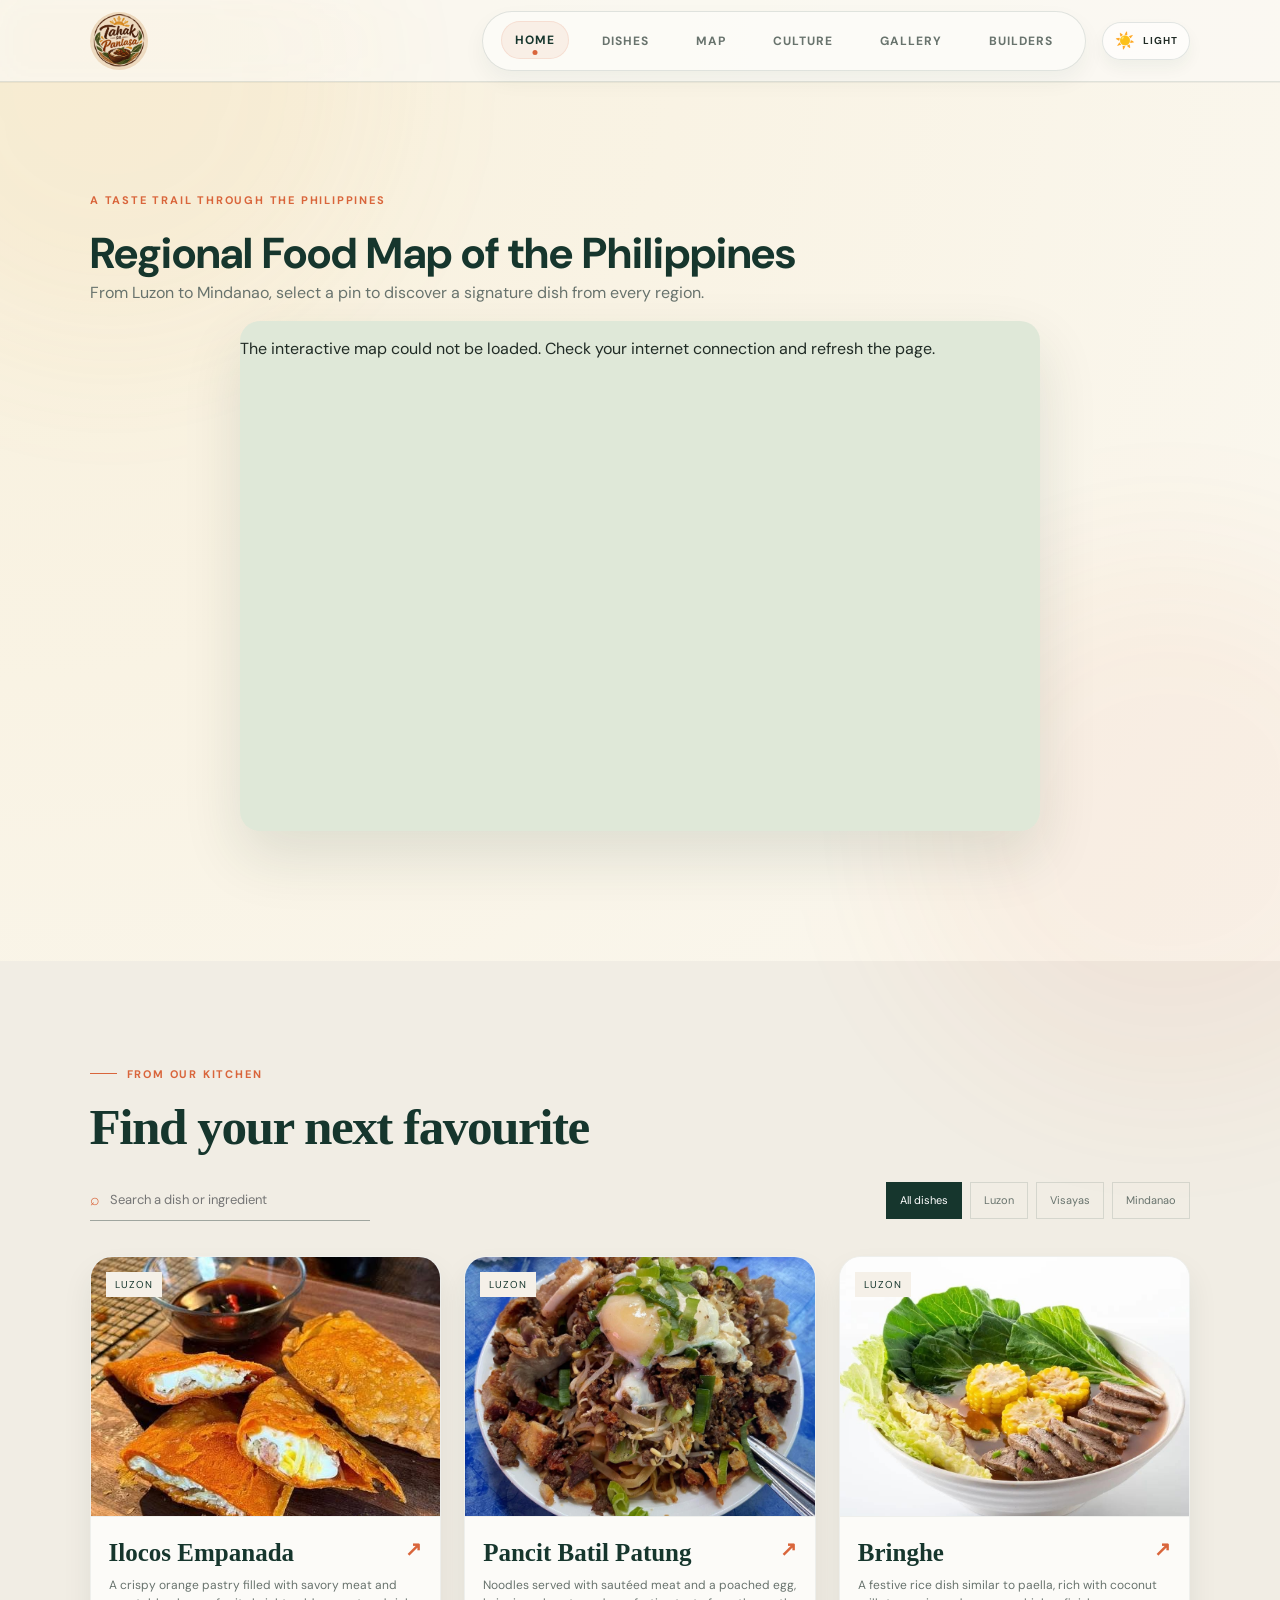
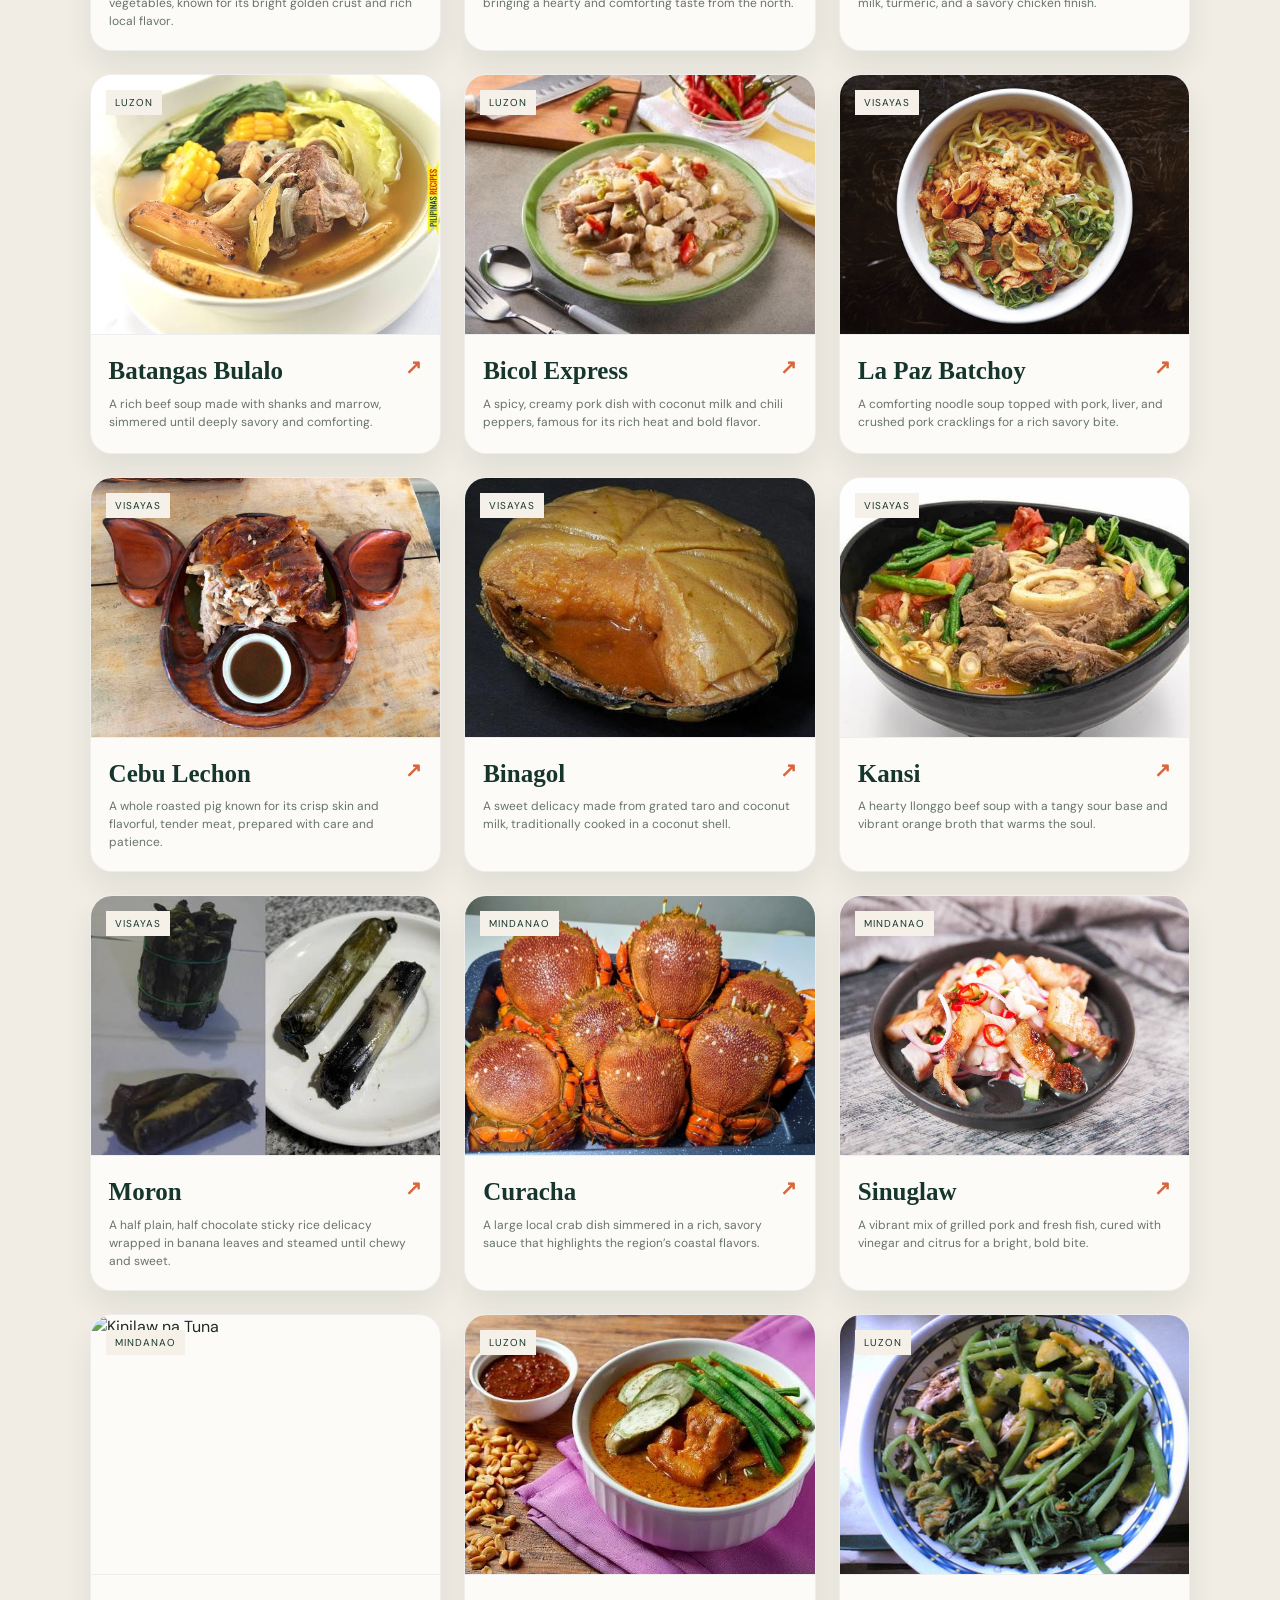
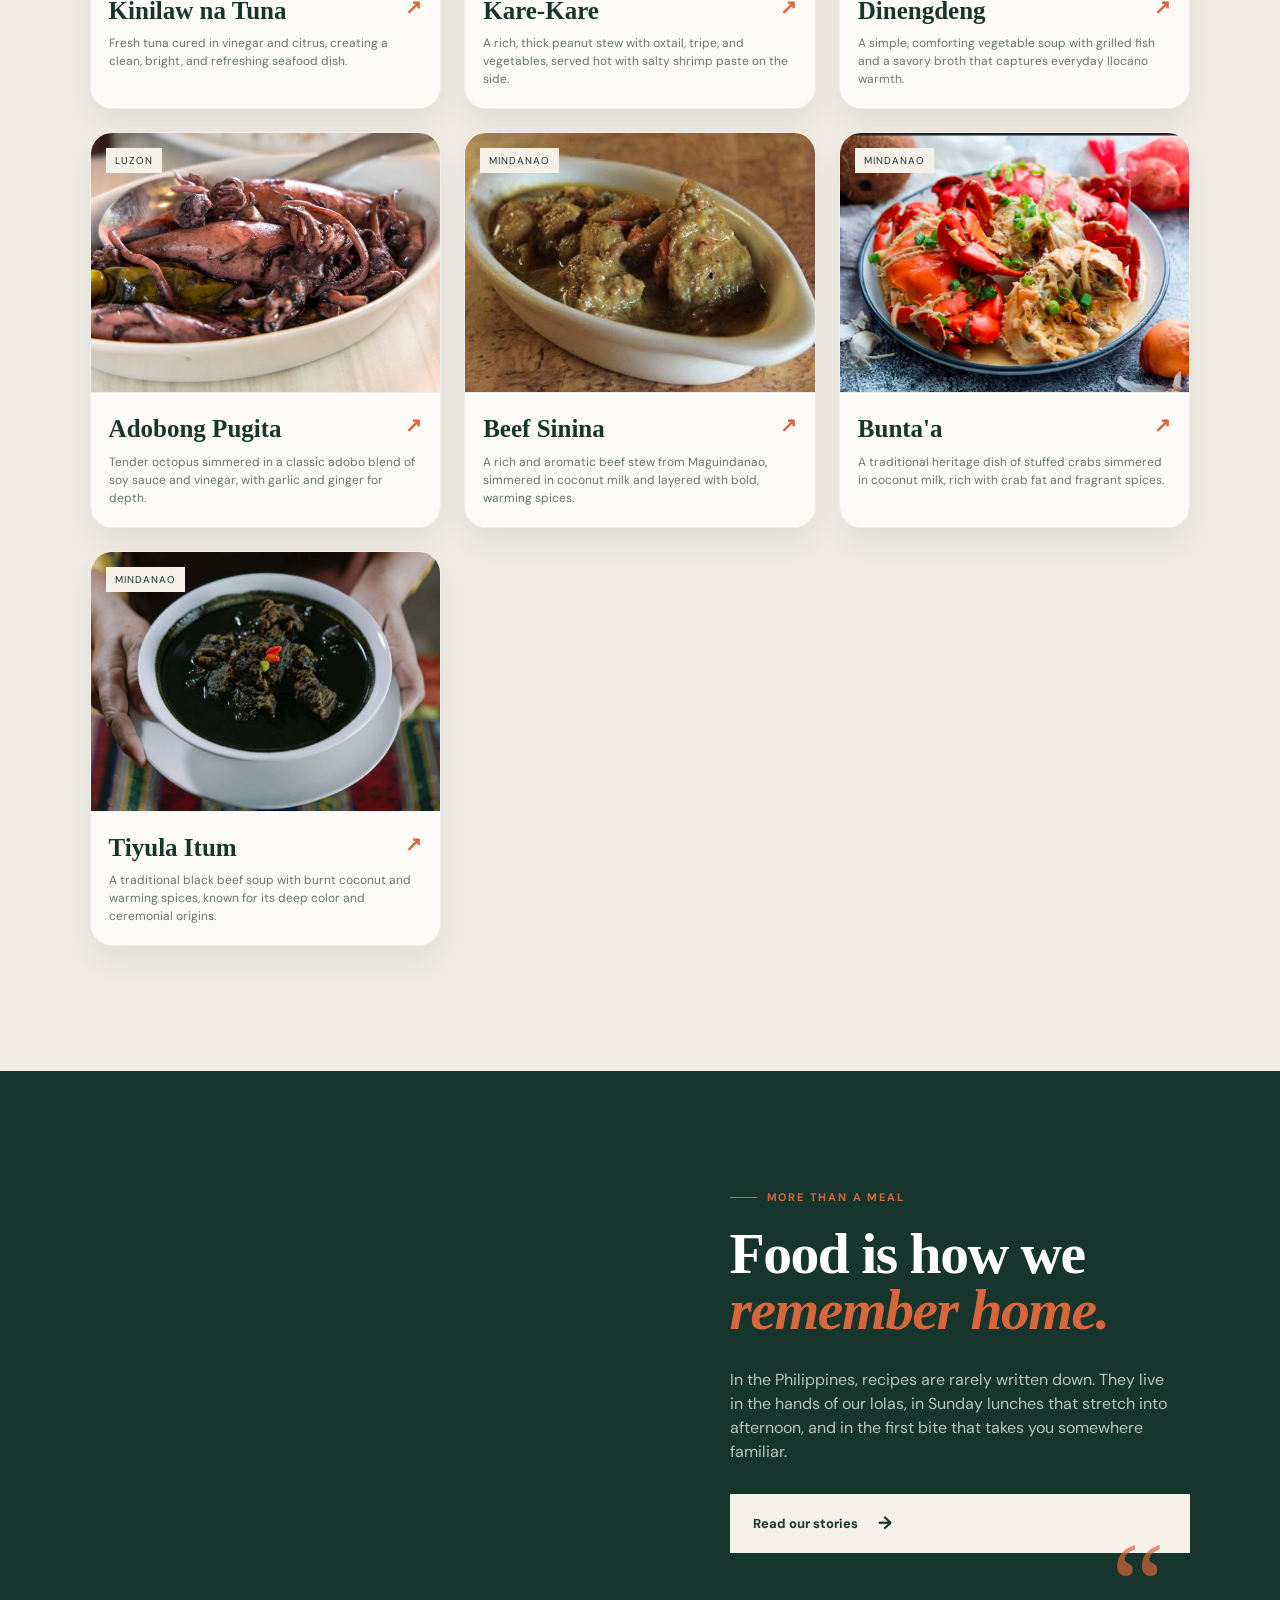
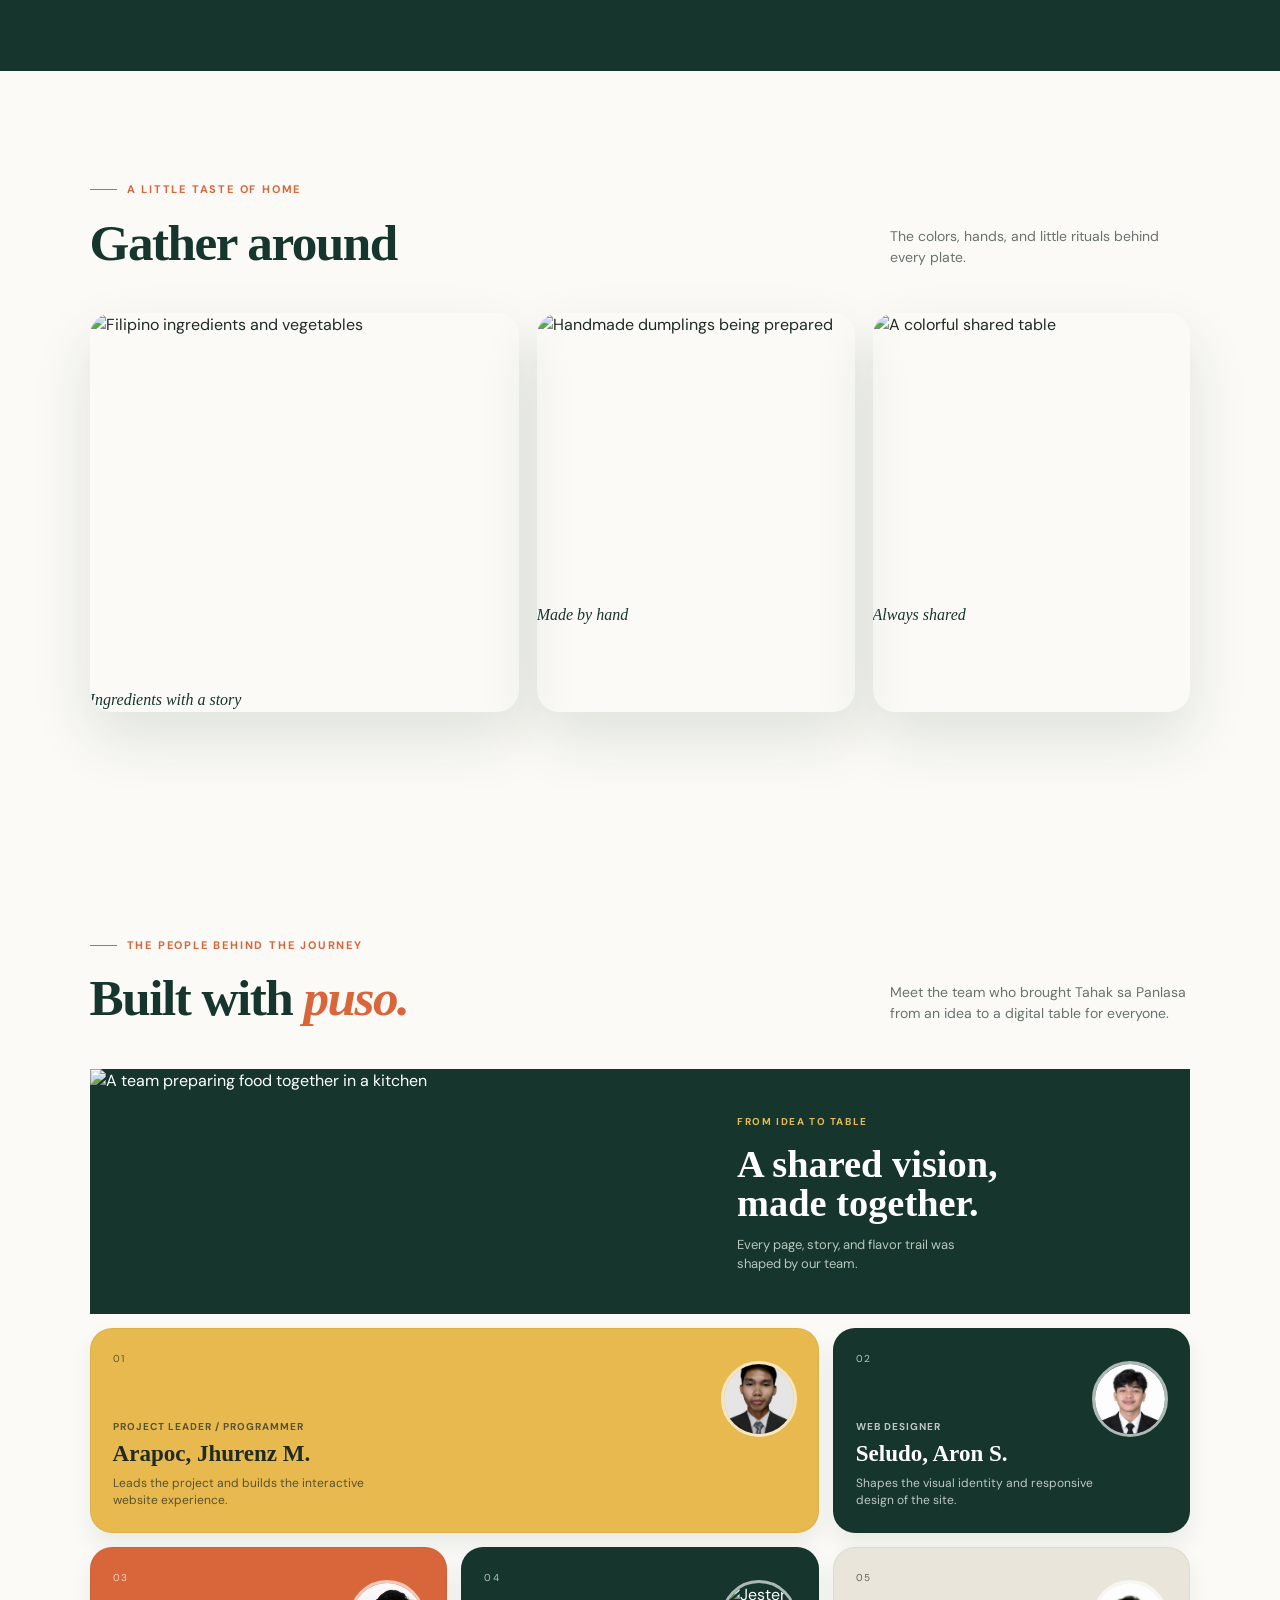
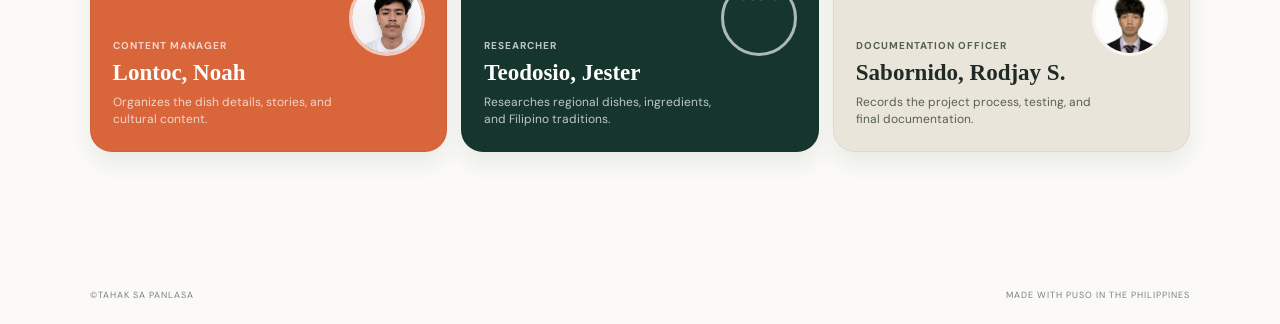
==== commit fa4a2cbe: "Update index.html" ====
--- a/index.html
+++ b/index.html
@@ -212,7 +212,7 @@
             <span class="builder-number">02</span>
             <img
               class="builder-avatar"
-              src=""
+              src="img/aron.jpg"
               alt="Aron"
             />
             <div>
@@ -242,7 +242,7 @@
             <span class="builder-number">04</span>
             <img
               class="builder-avatar"
-              src=""
+              src="jester.jpg"
               alt="Jester"
             />
             <div>
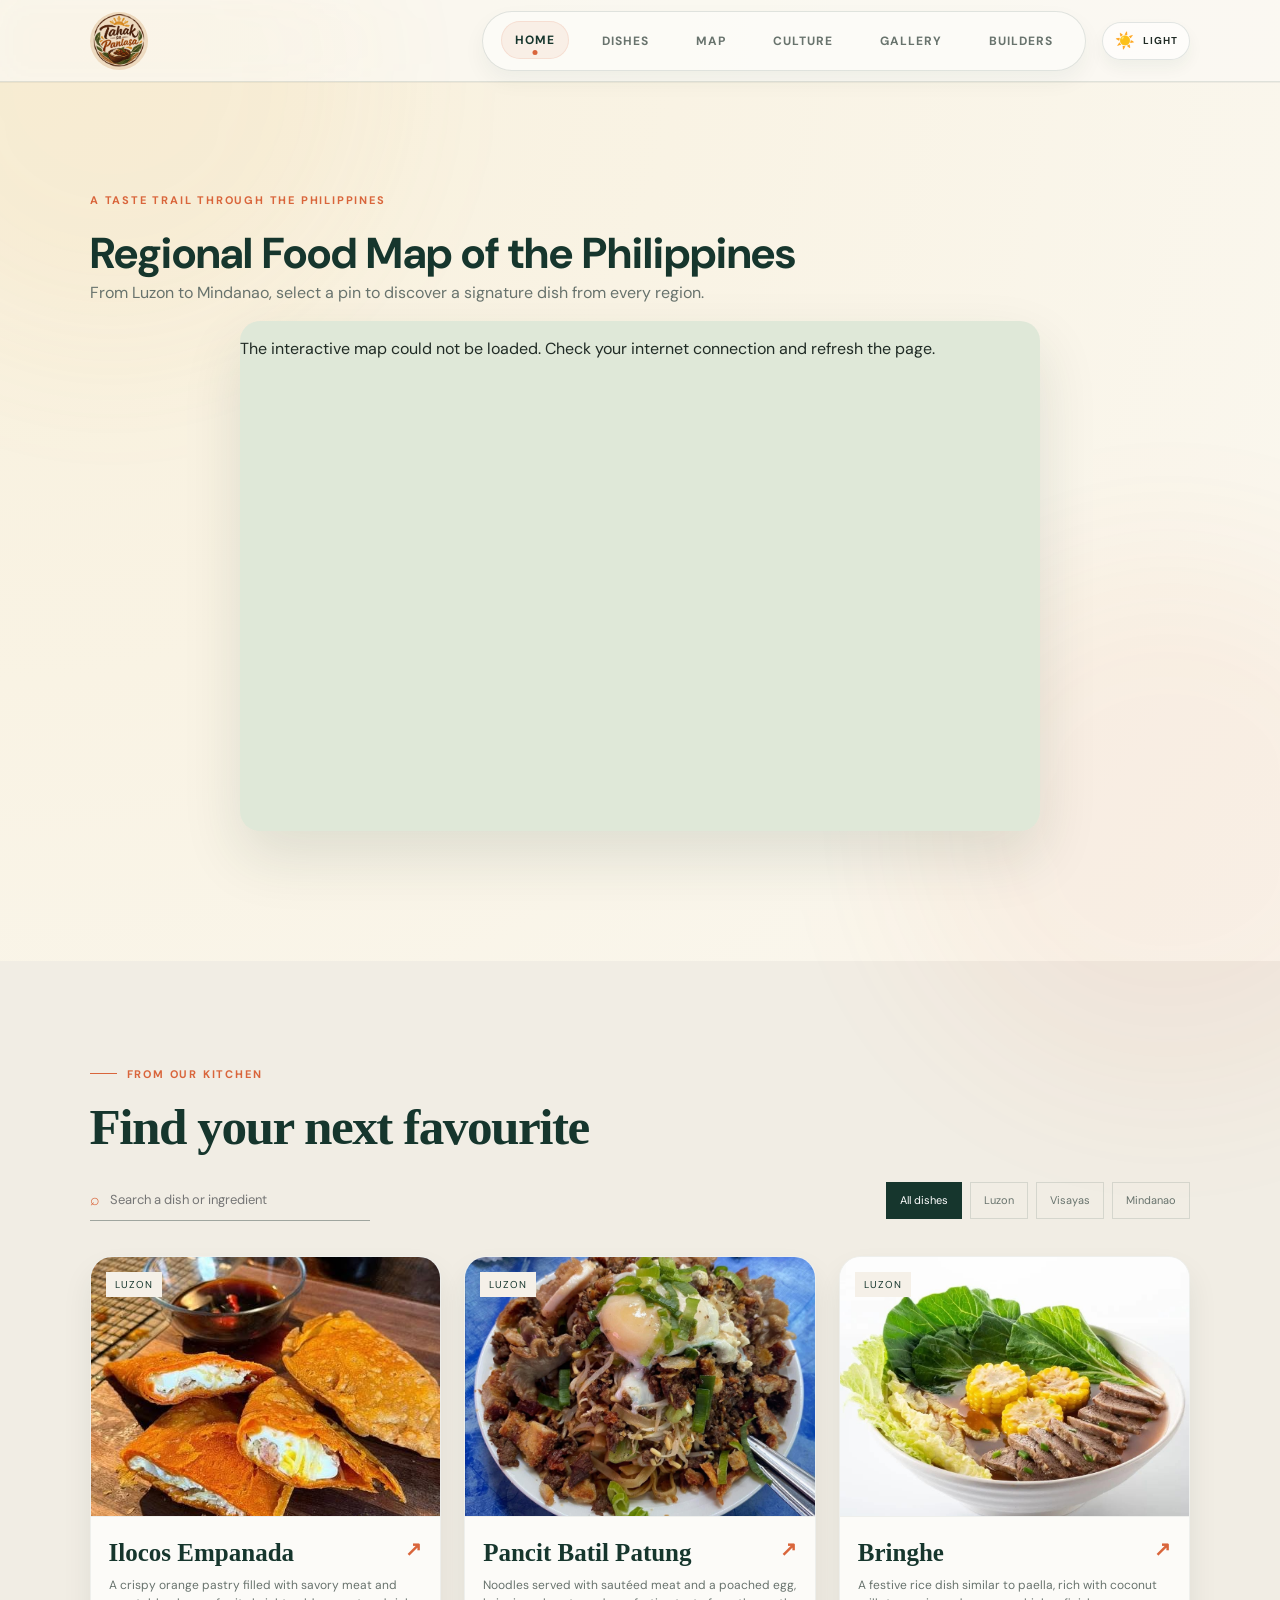
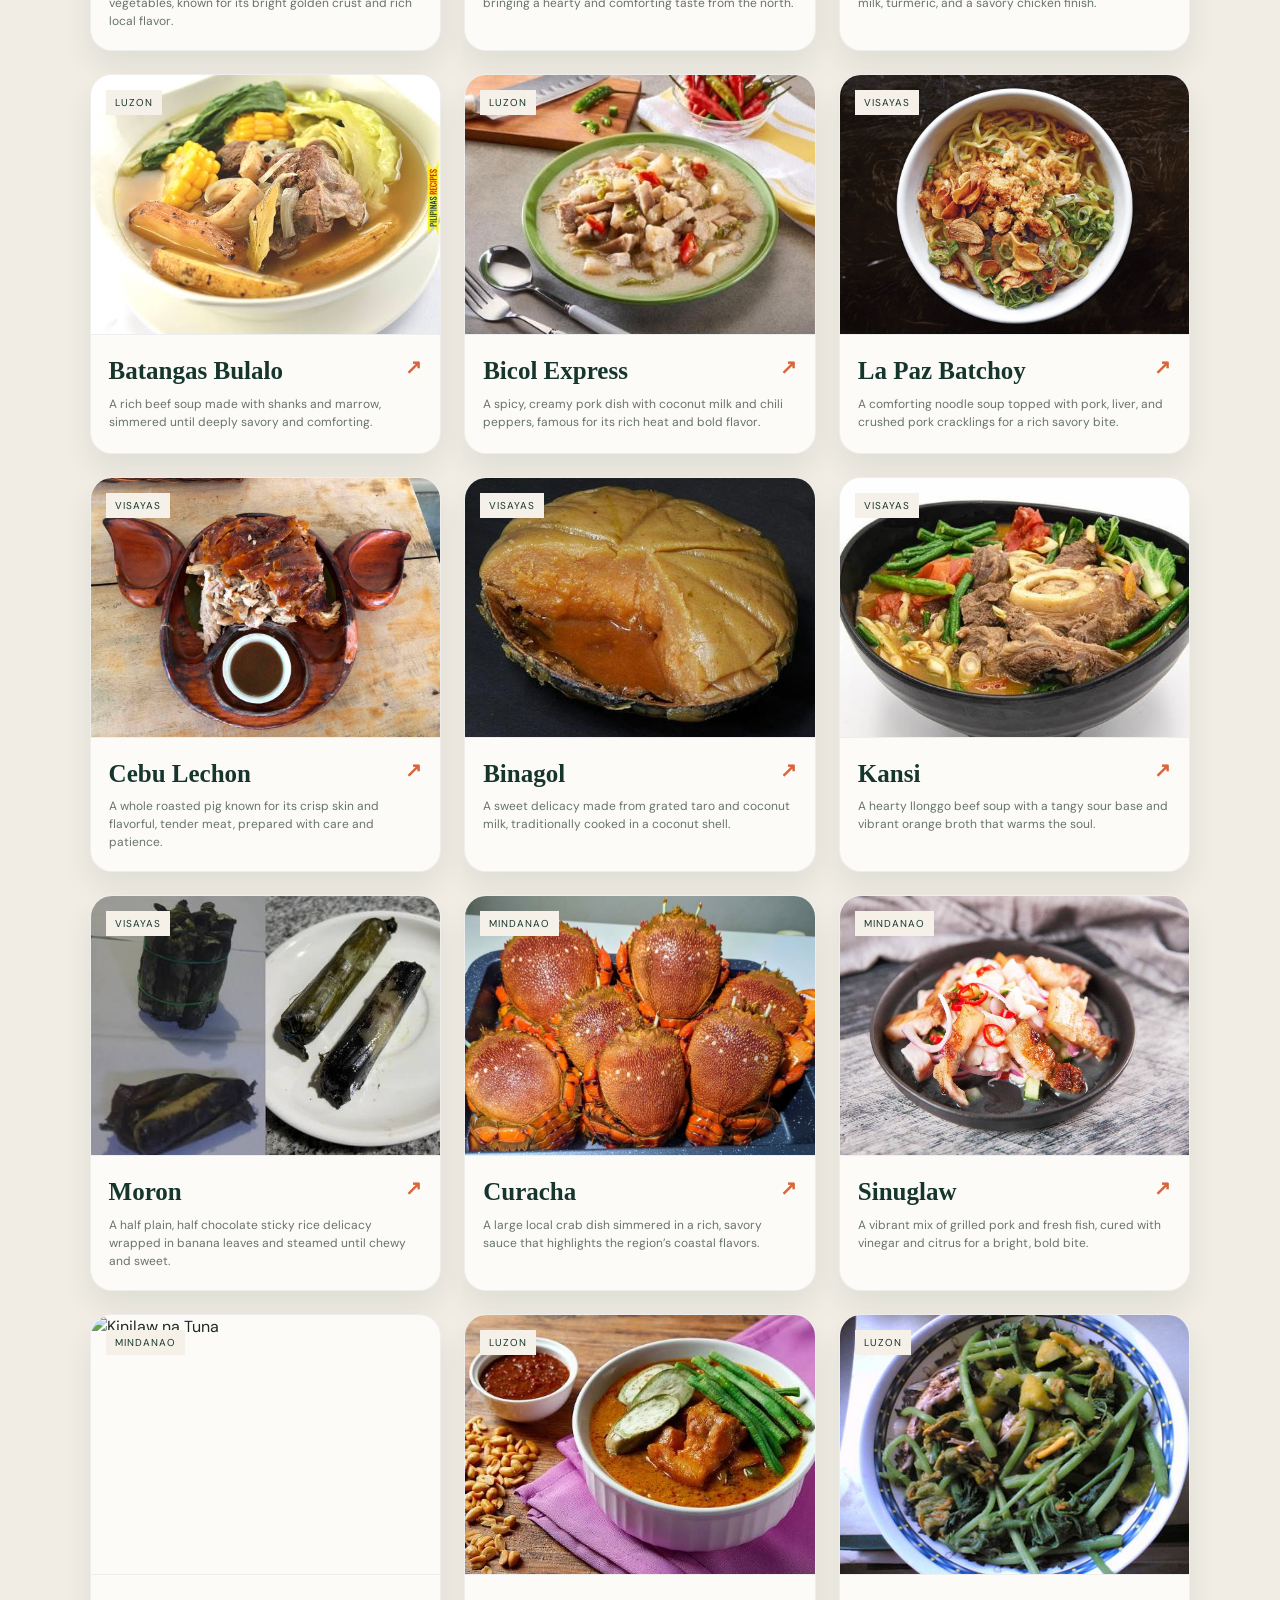
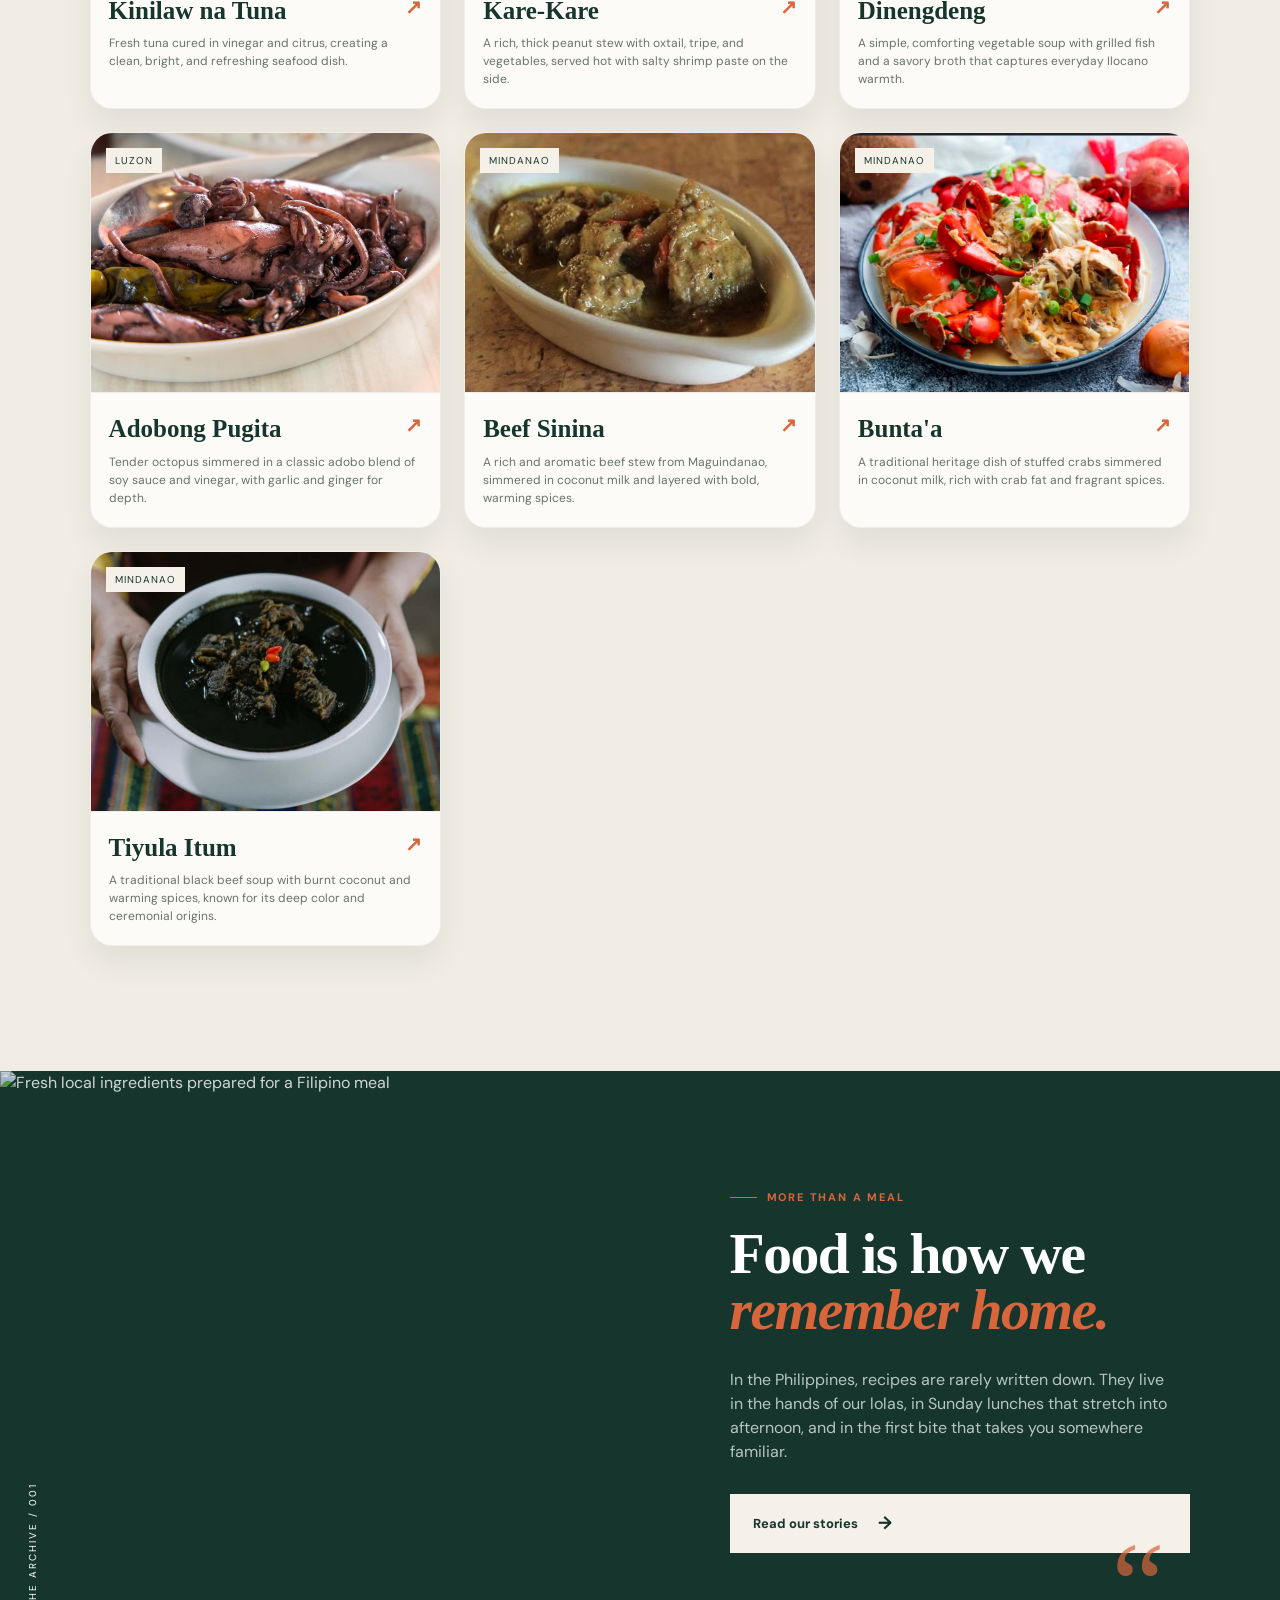
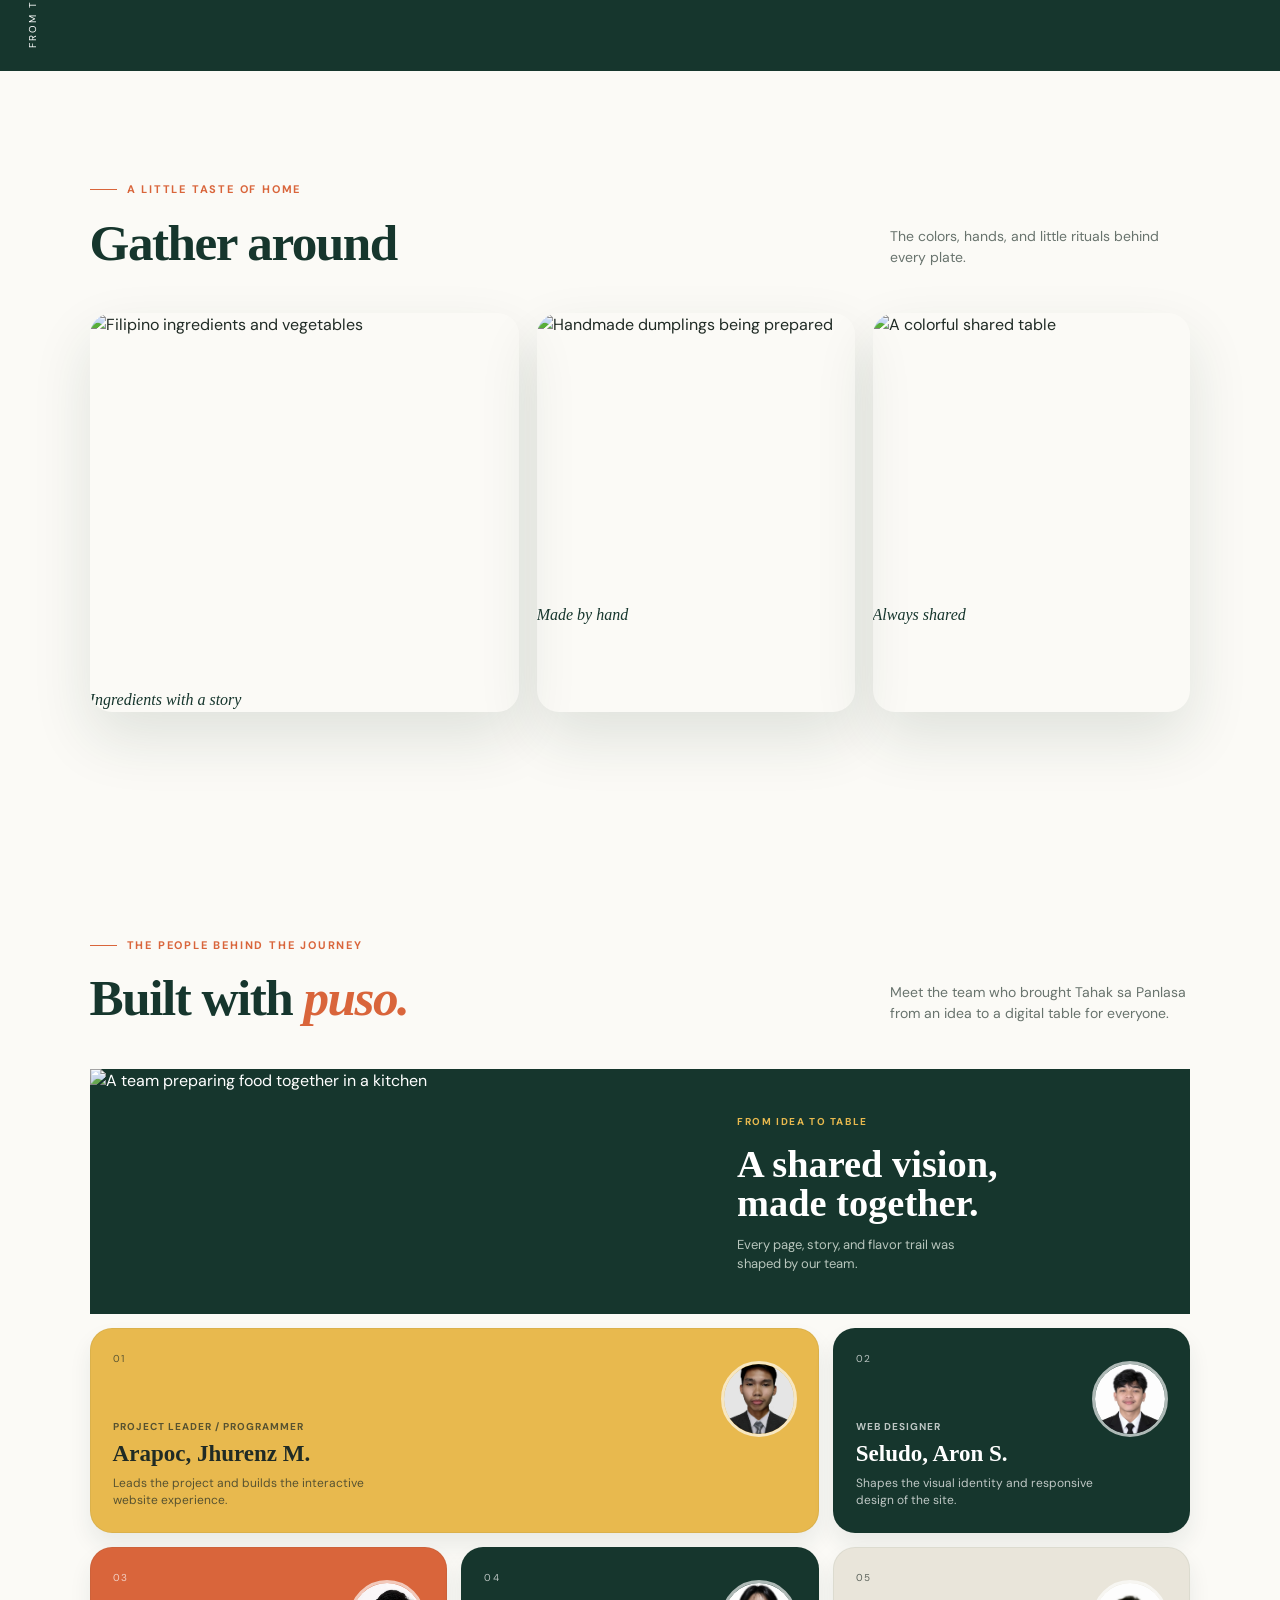
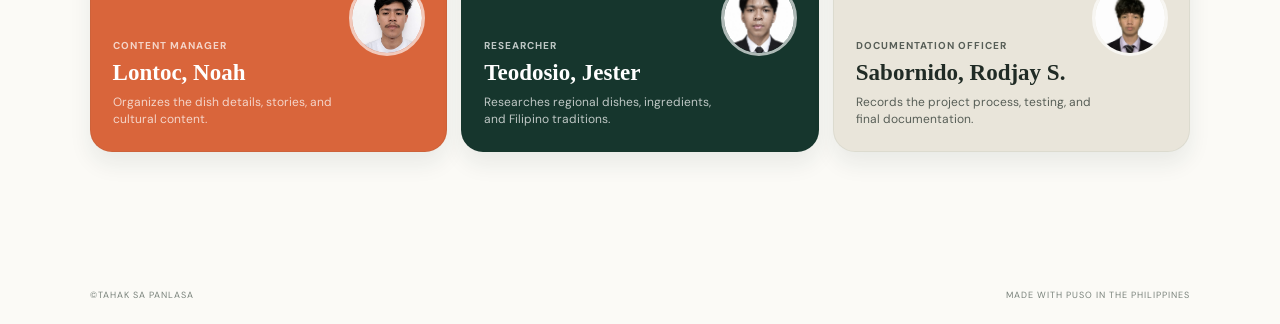
==== commit a5eae2d1: "Update index.html" ====
--- a/index.html
+++ b/index.html
@@ -242,7 +242,7 @@
             <span class="builder-number">04</span>
             <img
               class="builder-avatar"
-              src="jester.jpg"
+              src="img/jester.jpg"
               alt="Jester"
             />
             <div>
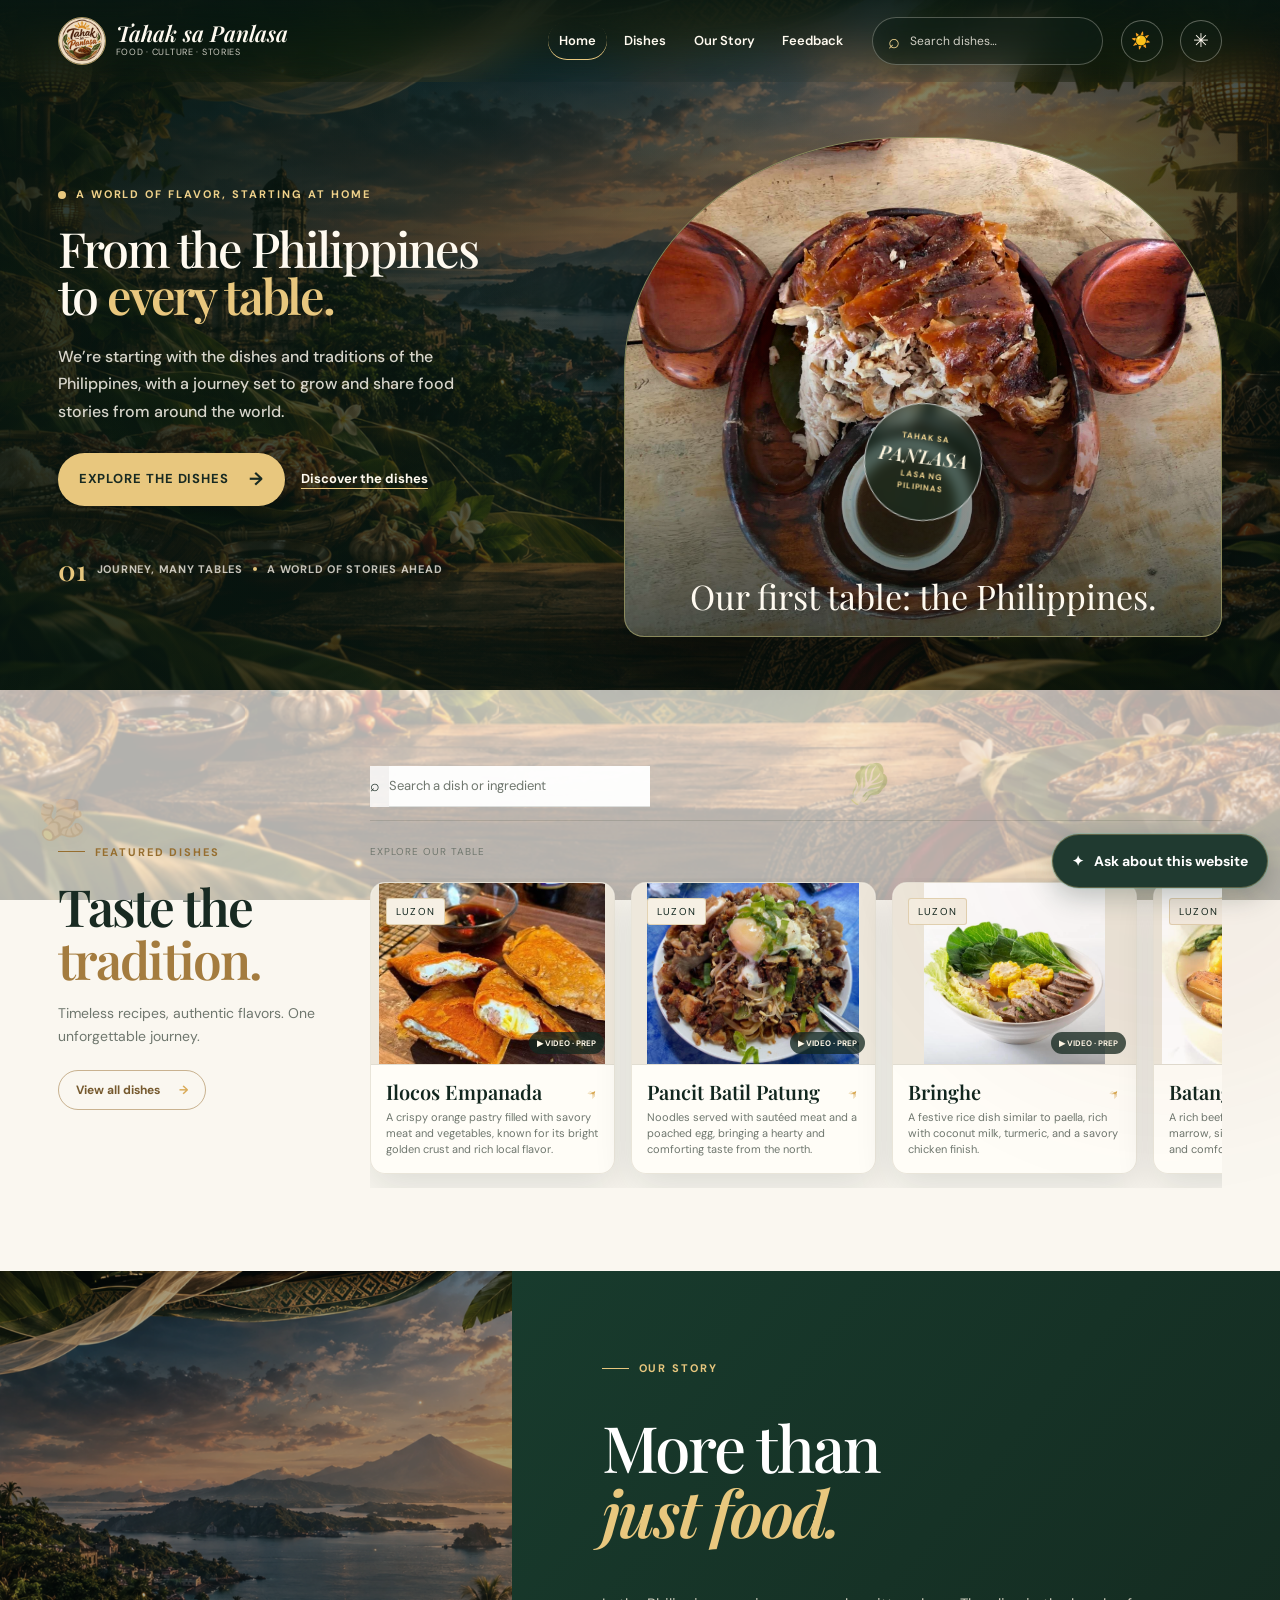
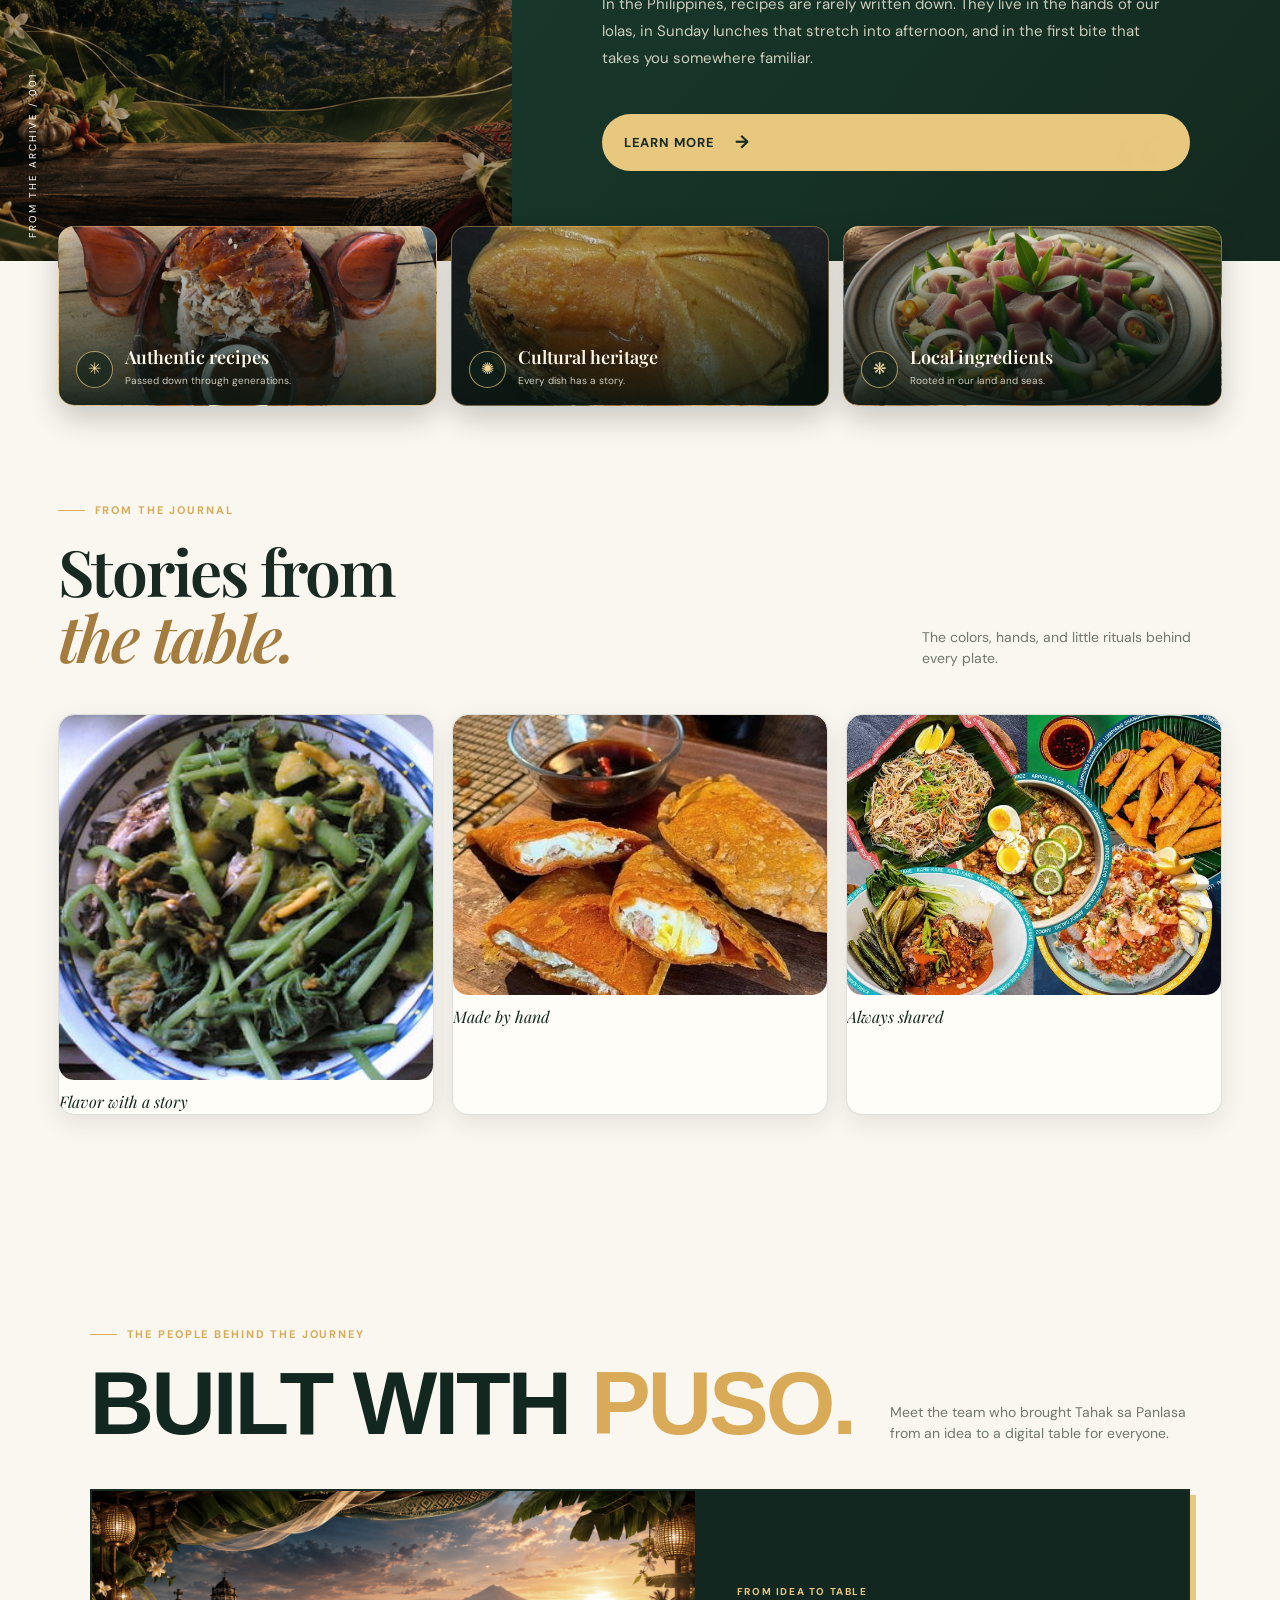
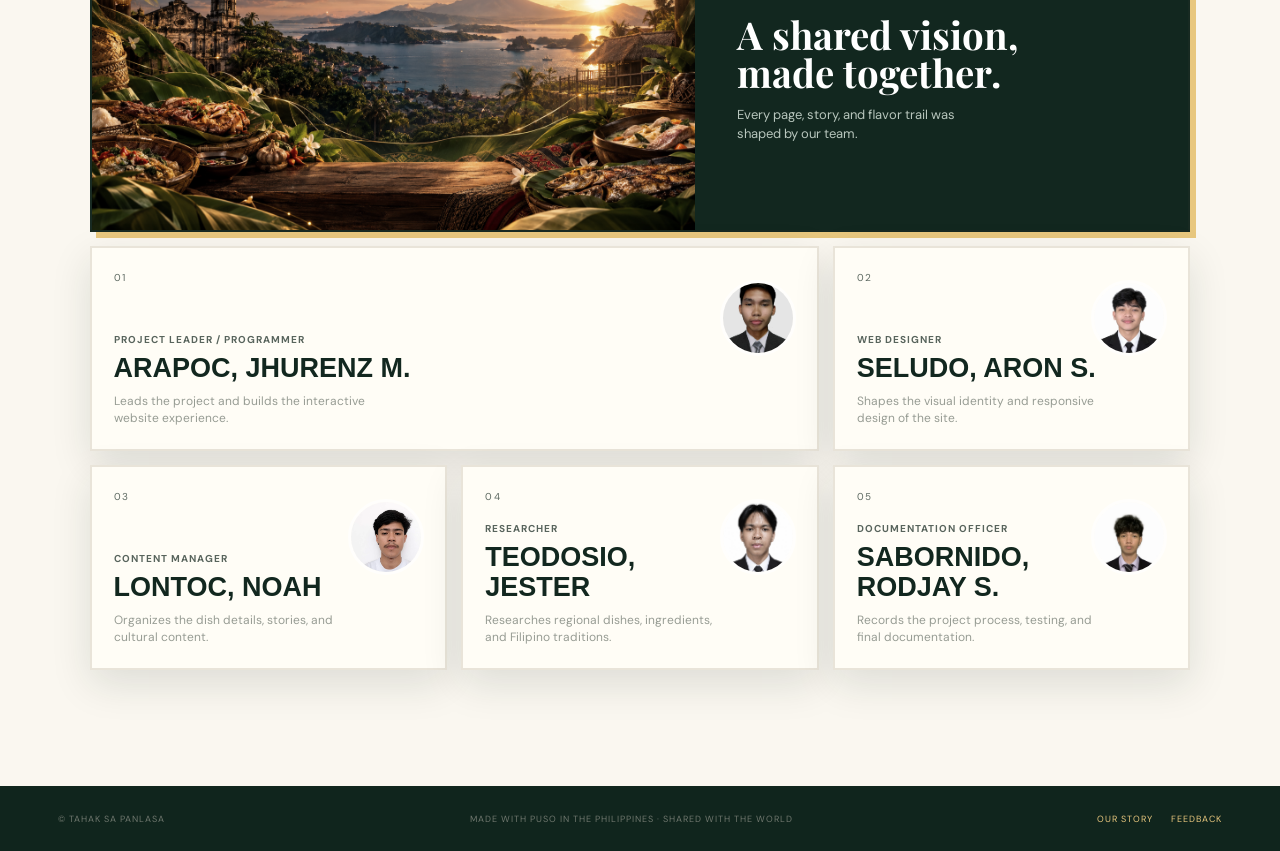
==== commit 39ade6ad: "Add files via upload" ====
--- a/index.html
+++ b/index.html
@@ -1,308 +1,303 @@
-<!doctype html>
-<html lang="en">
-  <head>
-    <meta charset="UTF-8" />
-    <meta name="viewport" content="width=device-width, initial-scale=1.0" />
-    <meta
-      name="description"
-      content="Explore signature Filipino dishes by region."
-    />
-    <title>Tahak sa Panlasa | Filipino Food Map</title>
-    <link rel="preconnect" href="https://fonts.googleapis.com" />
-    <link rel="preconnect" href="https://fonts.gstatic.com" crossorigin />
-    <link
-      href="https://fonts.googleapis.com/css2?family=DM+Sans:wght@400;500;600;700&display=swap"
-      rel="stylesheet"
-    />
-    <link href="css/style.css" rel="stylesheet" />
-    <link
-      rel="stylesheet"
-      href="https://unpkg.com/leaflet@1.9.4/dist/leaflet.css"
-      integrity="sha256-p4NxAoJBhIIN+hmNHrzRCf9tD/miZyoHS5obTRR9BMY="
-      crossorigin=""
-    />
-  </head>
-  <body>
-    <header class="site-header">
-      <div class="logo">
-        <a href="index.html"
-          ><img src="img/logo.png" alt="Tahak sa Panlasa logo"
-        /></a>
-      </div>
-      <div class="header-actions">
-        <button class="menu-toggle" aria-label="Open navigation" aria-expanded="false">☰</button>
-        <nav class="main-nav" aria-label="Main navigation">
-          <a class="active" href="index.html">Home</a>
-          <a href="dishes.html">Dishes</a>
-          <a href="map.html">Map</a>
-          <a href="culture.html">Culture</a>
-          <a href="gallery.html">Gallery</a>
-          <a href="builders.html">Builders</a>
-        </nav>
-        <button class="theme-toggle" type="button" aria-label="Toggle dark mode" aria-pressed="false">
-          <span class="theme-icon">☀️</span>
-          <span class="theme-label">Light</span>
-        </button>
-      </div>
-    </header>
-
-    <main>
-      <section class="map-section">
-        <div class="map-intro">
-          <p class="eyebrow">A taste trail through the Philippines</p>
-          <h1>Regional Food Map of the Philippines</h1>
-          <p>
-            From Luzon to Mindanao, select a pin to discover a signature dish
-            from every region.
-          </p>
-        </div>
-        <div
-          id="leaflet-map"
-          class="map-container"
-          aria-label="Interactive map of Philippine regional foods"
-        ></div>
-      </section>
-    </main>
-
-    <script
-      src="https://unpkg.com/leaflet@1.9.4/dist/leaflet.js"
-      integrity="sha256-20nQCchB9co0qIjJZRGuk2/Z9VM+kNiyxNV1lvTlZBo="
-      crossorigin=""
-    ></script>
-    <script src="Javascript/script.js"></script>
-
-    <!--Featured dishes-->
-    <section class="dishes-section section-pad" id="dishes">
-      <div class="section-heading dish-heading reveal">
-        <div>
-          <p class="eyebrow"><span></span>From our kitchen</p>
-        <h2>Find your next favourite</h2>
-        </div>
-        <a class="text-link" href="dishes.html"
-        View all dishes <span></span></a>
-    </div>
-        <div class="dish-toolbar">
-          <div class="search-box">
-            <span>⌕</span
-            ><input
-              id="dish-search"
-              type="search"
-              placeholder="Search a dish or ingredient"
-              aria-label="Search dishes"
-            />
-          </div>
-          <div
-            class="filter-group"
-            role="group"
-            aria-label="Filter dishes by region"
-          >
-            <button class="filter active" data-filter="all">All dishes</button
-            ><button class="filter" data-filter="Luzon">Luzon</button
-            ><button class="filter" data-filter="Visayas">Visayas</button
-            ><button class="filter" data-filter="Mindanao">Mindanao</button>
-          </div>
-        </div>
-        <div class="dish-grid" id="dish-grid"></div>
-        <p class="empty-state" id="empty-state">
-          No dishes found. Try another flavor.
-        </p>
-      </section>
-      </div>
-    </section>
-    <!-- Culture and story section -->
-      <section class="culture-section" id="culture">
-        <div class="culture-image">
-          <img
-            src="https://images.unsplash.com/photo-1515003197210-e0cd71810b5f?auto=format&fit=crop&w=1100&q=85"
-            alt="Fresh local ingredients prepared for a Filipino meal"
-          />
-          <div class="vertical-label">FROM THE ARCHIVE / 001</div>
-        </div>
-        <div class="culture-copy section-pad reveal">
-          <p class="eyebrow"><span></span> More than a meal</p>
-          <h2>Food is how we<br /><em>remember home.</em></h2>
-          <p>
-            In the Philippines, recipes are rarely written down. They live in
-            the hands of our lolas, in Sunday lunches that stretch into
-            afternoon, and in the first bite that takes you somewhere familiar.
-          </p>
-          <a class="button button-light" href="gallery.html"
-            >Read our stories <span>→</span></a
-          >
-          <div class="quote-mark">“</div>
-        </div>
-      </section>
-
-      <!-- Photo gallery section -->
-      <section class="gallery-section section-pad" id="gallery">
-        <div class="section-heading reveal">
-          <div>
-            <p class="eyebrow"><span></span> A little taste of home</p>
-            <h2>Gather around</h2>
-          </div>
-          <p class="heading-aside">
-            The colors, hands, and little rituals behind every plate.
-          </p>
-        </div>
-        <div class="gallery-grid">
-          <figure class="gallery-large reveal">
-            <img
-              src="https://images.unsplash.com/photo-1547592180-85f173990554?auto=format&fit=crop&w=1000&q=85"
-              alt="Filipino ingredients and vegetables"
-            />
-            <figcaption>Ingredients with a story</figcaption>
-          </figure>
-          <figure class="reveal reveal-delay">
-            <img
-              src="https://images.unsplash.com/photo-1601050690597-df0568f70950?auto=format&fit=crop&w=700&q=85"
-              alt="Handmade dumplings being prepared"
-            />
-            <figcaption>Made by hand</figcaption>
-          </figure>
-          <figure class="reveal reveal-delay-2">
-            <img
-              src="https://images.unsplash.com/photo-1512621776951-a57141f2eefd?auto=format&fit=crop&w=700&q=85"
-              alt="A colorful shared table"
-            />
-            <figcaption>Always shared</figcaption>
-          </figure>
-        </div>
-      </section>
-
-      <!-- Team section -->
-      <section class="builders-section section-pad" id="builders">
-        <div class="section-heading reveal">
-          <div>
-            <p class="eyebrow"><span></span> The people behind the journey</p>
-            <h2>Built with <em>puso.</em></h2>
-          </div>
-          <p class="heading-aside">
-            Meet the team who brought Tahak sa Panlasa from an idea to a digital
-            table for everyone.
-          </p>
-        </div>
-        <div class="builder-feature reveal">
-          <img
-            src="https://images.unsplash.com/photo-1556910103-1c02745aae4d?auto=format&fit=crop&w=1200&q=85"
-            alt="A team preparing food together in a kitchen"
-          />
-          <div class="builder-feature-copy">
-            <span>From idea to table</span>
-            <h3>A shared vision, made together.</h3>
-            <p>Every page, story, and flavor trail was shaped by our team.</p>
-          </div>
-        </div>
-        <div class="builder-grid">
-          <article class="builder-card builder-lead reveal">
-            <span class="builder-number">01</span>
-            <img
-              class="builder-avatar"
-              src="img/renz.jpg"
-              alt="Jhurenz"
-            />
-            <div>
-              <p class="builder-role">Project Leader / Programmer</p>
-              <h3>Arapoc, Jhurenz M.</h3>
-              <p class="builder-description">
-                Leads the project and builds the interactive website experience.
-              </p>
-            </div>
-          </article>
-          <article class="builder-card reveal reveal-delay">
-            <span class="builder-number">02</span>
-            <img
-              class="builder-avatar"
-              src="img/aron.jpg"
-              alt="Aron"
-            />
-            <div>
-              <p class="builder-role">Web Designer</p>
-              <h3>Seludo, Aron S.</h3>
-              <p class="builder-description">
-                Shapes the visual identity and responsive design of the site.
-              </p>
-            </div>
-          </article>
-          <article class="builder-card reveal reveal-delay-2">
-            <span class="builder-number">03</span>
-            <img
-              class="builder-avatar"
-              src="img/nows.jpg"
-              alt="Noah"
-            />
-            <div>
-              <p class="builder-role">Content Manager</p>
-              <h3>Lontoc, Noah</h3>
-              <p class="builder-description">
-                Organizes the dish details, stories, and cultural content.
-              </p>
-            </div>
-          </article>
-          <article class="builder-card reveal">
-            <span class="builder-number">04</span>
-            <img
-              class="builder-avatar"
-              src="img/jester.jpg"
-              alt="Jester"
-            />
-            <div>
-              <p class="builder-role">Researcher</p>
-              <h3>Teodosio, Jester</h3>
-              <p class="builder-description">
-                Researches regional dishes, ingredients, and Filipino
-                traditions.
-              </p>
-            </div>
-          </article>
-          <article class="builder-card reveal reveal-delay">
-            <span class="builder-number">05</span>
-            <img
-              class="builder-avatar"
-              src="img/jay.jpg"
-              alt="rodjay"
-            />
-            <div>
-              <p class="builder-role">Documentation Officer</p>
-              <h3>Sabornido, Rodjay S.</h3>
-              <p class="builder-description">
-                Records the project process, testing, and final documentation.
-              </p>
-            </div>
-          </article>
-        </div>
-      </section>
-    </main>
-
-    <!-- Site footer -->
-    <footer class="site-footer">
-      <span>©Tahak sa Panlasa</span
-      ><span>Made with puso in the Philippines</span>
-    </footer>
-    <button class="back-to-top" type="button" aria-label="Back to top"></button>
-    <!-- Dish details -->
-    <div
-      class="modal"
-      id="dish-modal"
-      role="dialog"
-      aria-modal="true"
-      aria-labelledby="modal-title"
-    >
-      <div class="modal-content">
-        <button class="modal-close" aria-label="Close dish details">×</button
-        ><img id="modal-image" src="" alt="" />
-        <div class="modal-copy">
-          <span class="modal-region" id="modal-region"></span>
-          <h2 id="modal-title"></h2>
-          <p id="modal-description"></p>
-          <div class="modal-meta">
-            <div><span>Origin</span><strong id="modal-origin"></strong></div>
-            <div>
-              <span>Key ingredients</span
-              ><strong id="modal-ingredients"></strong>
-            </div>
-          </div>
-        </div>
-      </div>
-    </div>
-  </body>
-</html>
+<!doctype html>
+<html lang="en">
+  <head>
+    <meta charset="UTF-8" />
+    <meta name="viewport" content="width=device-width, initial-scale=1.0" />
+    <meta
+      name="description"
+      content="Discover food, recipes, and cultural stories from the Philippines and, as Tahak sa Panlasa grows, from around the world."
+    />
+    <title>Tahak sa Panlasa | A Journey Through Food &amp; Culture</title>
+    <link rel="preconnect" href="https://fonts.googleapis.com" />
+    <link rel="preconnect" href="https://fonts.gstatic.com" crossorigin />
+    <link
+      href="https://fonts.googleapis.com/css2?family=DM+Sans:wght@400;500;600;700&family=Playfair+Display:wght@500;600;700&display=swap"
+      rel="stylesheet"
+    />
+    <link href="css/style.css" rel="stylesheet" />
+  </head>
+  <body class="home-page">
+    <header class="site-header">
+      <div class="logo">
+        <a href="index.html" class="home-brand"><img src="img/logo-small.png" alt="" width="58" height="58" /><span><strong>Tahak sa Panlasa</strong><small>Food · culture · stories</small></span></a>
+      </div>
+      <div class="header-actions">
+        <button class="menu-toggle" aria-label="Open navigation" aria-expanded="false">☰</button>
+        <nav class="main-nav" aria-label="Main navigation">
+          <a class="active" href="index.html" aria-current="page">Home</a>
+          <a href="#dishes">Dishes</a>
+          <a href="builders.html">Our Story</a>
+          <a href="contact.html">Feedback</a>
+        </nav>
+        <label class="home-search"><span aria-hidden="true">⌕</span><input type="search" id="site-search" placeholder="Search dishes…" aria-label="Search dishes" /></label>
+        <button class="theme-toggle" type="button" aria-label="Toggle dark mode" aria-pressed="false"><span class="theme-icon">☀️</span><span class="theme-label">Light</span></button>
+        <a class="home-menu-link" href="contact.html" aria-label="Send feedback">✳</a>
+      </div>
+    </header>
+
+    <main>
+      <section class="home-hero" aria-labelledby="home-hero-title">
+        <div class="home-hero-copy">
+          <p class="eyebrow"><span></span> A world of flavor, starting at home</p>
+          <h1 id="home-hero-title">From the Philippines<br />to <em>every table.</em></h1>
+          <p class="home-hero-intro">We’re starting with the dishes and traditions of the Philippines, with a journey set to grow and share food stories from around the world.</p>
+          <div class="home-hero-actions">
+            <a class="button button-dark" href="#dishes">Explore the dishes <span aria-hidden="true">→</span></a>
+            <a class="home-hero-link" href="#dishes">Discover the dishes</a>
+          </div>
+          <div class="home-hero-note"><span>01</span> journey, many tables <i></i> a world of stories ahead</div>
+        </div>
+        <div class="home-hero-art">
+          <img src="img/Cebu Lechon.jpg" alt="Cebu lechon, a celebrated specialty from the Central Visayas" width="900" height="600" fetchpriority="high" decoding="async" />
+          <div class="home-hero-stamp"><span>TAHAK SA</span><strong>PANLASA</strong><span>LASA NG PILIPINAS</span></div>
+          <p class="home-hero-caption">Our first table: the Philippines.</p>
+        </div>
+      </section>
+    <!-- Featured dishes -->
+    <section class="dishes-section section-pad home-featured" id="dishes">
+      <div class="featured-layout">
+        <div class="featured-intro reveal"><p class="eyebrow"><span></span> Featured dishes</p><h2>Taste the <em>tradition.</em></h2><p>Timeless recipes, authentic flavors. One unforgettable journey.</p><a class="text-link" href="dishes.html">View all dishes <span aria-hidden="true">→</span></a></div>
+        <div class="featured-collection">
+        <div class="dish-toolbar">
+          <div class="search-box">
+            <span aria-hidden="true">⌕</span
+            ><input
+              id="dish-search"
+              type="search"
+              placeholder="Search a dish or ingredient"
+              aria-label="Search dishes or ingredients"
+            />
+          </div>
+        </div>
+        <div class="featured-carousel-controls"><span>Explore our table</span><div><button type="button" data-carousel-step="-1" aria-label="Previous dishes">←</button><button type="button" data-carousel-step="1" aria-label="Next dishes">→</button></div></div>
+        <div class="dish-grid" id="dish-grid" aria-label="Featured dishes from the Philippines"></div>
+        <p class="empty-state" id="empty-state">
+          No dishes found. Try another flavor.
+        </p>
+        </div>
+      </div>
+      </section>
+    <!-- Culture and story section -->
+      <section class="culture-section" id="culture">
+        <div class="culture-image">
+          <img
+            src="img/filipino-heritage-golden-hour.png"
+            alt="Filipino food served at a coastal village table at sunset"
+            loading="lazy"
+            decoding="async"
+          />
+          <div class="vertical-label">FROM THE ARCHIVE / 001</div>
+        </div>
+        <div class="culture-copy section-pad reveal">
+          <p class="eyebrow"><span></span> Our story</p>
+          <h2>More than<br /><em>just food.</em></h2>
+          <p>
+            In the Philippines, recipes are rarely written down. They live in
+            the hands of our lolas, in Sunday lunches that stretch into
+            afternoon, and in the first bite that takes you somewhere familiar.
+          </p>
+          <a class="button button-light" href="builders.html"
+            >Learn more <span>→</span></a
+          >
+          <div class="quote-mark">“</div>
+        </div>
+      </section>
+
+      <section class="heritage-highlights" aria-label="Explore Filipino food culture">
+        <a class="heritage-card heritage-recipes" href="dishes.html"><span class="heritage-icon" aria-hidden="true">✳</span><span class="heritage-card-copy"><strong>Authentic recipes</strong><small>Passed down through generations.</small></span></a>
+        <a class="heritage-card heritage-culture" href="culture.html"><span class="heritage-icon" aria-hidden="true">✺</span><span class="heritage-card-copy"><strong>Cultural heritage</strong><small>Every dish has a story.</small></span></a>
+        <a class="heritage-card heritage-ingredients" href="gallery.html"><span class="heritage-icon" aria-hidden="true">❋</span><span class="heritage-card-copy"><strong>Local ingredients</strong><small>Rooted in our land and seas.</small></span></a>
+      </section>
+
+      <!-- Photo gallery section -->
+      <section class="gallery-section section-pad" id="gallery">
+        <div class="section-heading reveal">
+          <div>
+            <p class="eyebrow"><span></span> From the journal</p>
+            <h2>Stories from<br /><em>the table.</em></h2>
+          </div>
+          <p class="heading-aside">
+            The colors, hands, and little rituals behind every plate.
+          </p>
+        </div>
+        <div class="gallery-grid">
+          <figure class="gallery-large reveal">
+            <img
+              src="img/Dinengdeng.jpg"
+              alt="Dinengdeng, a Filipino vegetable and fish dish"
+              loading="lazy"
+              decoding="async"
+            />
+            <figcaption>Flavor with a story</figcaption>
+          </figure>
+          <figure class="reveal reveal-delay">
+            <img
+              src="img/ilocos empanada.jpg"
+              alt="Ilocos empanada, a savory regional snack"
+              loading="lazy"
+              decoding="async"
+            />
+            <figcaption>Made by hand</figcaption>
+          </figure>
+          <figure class="reveal reveal-delay-2">
+            <img
+              src="img/1st.jpg"
+              alt="A colorful collage of Filipino regional dishes"
+              loading="lazy"
+              decoding="async"
+            />
+            <figcaption>Always shared</figcaption>
+          </figure>
+        </div>
+      </section>
+
+      <!-- Team section -->
+      <section class="builders-section section-pad" id="builders">
+        <div class="section-heading reveal">
+          <div>
+            <p class="eyebrow"><span></span> The people behind the journey</p>
+            <h2>Built with <em>puso.</em></h2>
+          </div>
+          <p class="heading-aside">
+            Meet the team who brought Tahak sa Panlasa from an idea to a digital
+            table for everyone.
+          </p>
+        </div>
+        <div class="builder-feature reveal">
+          <img
+            src="img/filipino-heritage-golden-hour.png"
+            alt="A Filipino village and shared feast at golden hour"
+            loading="lazy"
+            decoding="async"
+          />
+          <div class="builder-feature-copy">
+            <span>From idea to table</span>
+            <h3>A shared vision, made together.</h3>
+            <p>Every page, story, and flavor trail was shaped by our team.</p>
+          </div>
+        </div>
+        <div class="builder-grid">
+          <article class="builder-card builder-lead reveal">
+            <span class="builder-number">01</span>
+            <img
+              class="builder-avatar"
+              src="img/renz.jpg"
+              alt="Jhurenz"
+              loading="lazy"
+              decoding="async"
+            />
+            <div>
+              <p class="builder-role">Project Leader / Programmer</p>
+              <h3>Arapoc, Jhurenz M.</h3>
+              <p class="builder-description">
+                Leads the project and builds the interactive website experience.
+              </p>
+            </div>
+          </article>
+          <article class="builder-card reveal reveal-delay">
+            <span class="builder-number">02</span>
+            <img
+              class="builder-avatar"
+              src="img/aron.jpg"
+              alt="Aron"
+              loading="lazy"
+              decoding="async"
+            />
+            <div>
+              <p class="builder-role">Web Designer</p>
+              <h3>Seludo, Aron S.</h3>
+              <p class="builder-description">
+                Shapes the visual identity and responsive design of the site.
+              </p>
+            </div>
+          </article>
+          <article class="builder-card reveal reveal-delay-2">
+            <span class="builder-number">03</span>
+            <img
+              class="builder-avatar"
+              src="img/nows.jpg"
+              alt="Noah"
+              loading="lazy"
+              decoding="async"
+            />
+            <div>
+              <p class="builder-role">Content Manager</p>
+              <h3>Lontoc, Noah</h3>
+              <p class="builder-description">
+                Organizes the dish details, stories, and cultural content.
+              </p>
+            </div>
+          </article>
+          <article class="builder-card reveal">
+            <span class="builder-number">04</span>
+            <img
+              class="builder-avatar"
+              src="img/jester.jpg"
+              alt="Jester"
+              loading="lazy"
+              decoding="async"
+            />
+            <div>
+              <p class="builder-role">Researcher</p>
+              <h3>Teodosio, Jester</h3>
+              <p class="builder-description">
+                Researches regional dishes, ingredients, and Filipino
+                traditions.
+              </p>
+            </div>
+          </article>
+          <article class="builder-card reveal reveal-delay">
+            <span class="builder-number">05</span>
+            <img
+              class="builder-avatar"
+              src="img/jay.jpg"
+              alt="rodjay"
+              loading="lazy"
+              decoding="async"
+            />
+            <div>
+              <p class="builder-role">Documentation Officer</p>
+              <h3>Sabornido, Rodjay S.</h3>
+              <p class="builder-description">
+                Records the project process, testing, and final documentation.
+              </p>
+            </div>
+          </article>
+        </div>
+      </section>
+    </main>
+
+    <!-- Site footer -->
+    <footer class="site-footer">
+      <span>© Tahak sa Panlasa</span
+      ><span>Made with puso in the Philippines · shared with the world</span><nav aria-label="Footer links"><a href="builders.html">Our Story</a><a href="contact.html">Feedback</a></nav>
+    </footer>
+    <button class="back-to-top" type="button" aria-label="Back to top"></button>
+    <!-- Dish details -->
+    <div
+      class="modal"
+      id="dish-modal"
+      role="dialog"
+      aria-modal="true"
+      aria-labelledby="modal-title"
+    >
+      <div class="modal-content">
+        <button class="modal-close" aria-label="Close dish details">×</button
+        ><img id="modal-image" src="" alt="" />
+        <div class="modal-copy">
+          <span class="modal-region" id="modal-region"></span>
+          <h2 id="modal-title"></h2>
+          <p id="modal-description"></p>
+          <div class="modal-meta">
+            <div><span>Origin</span><strong id="modal-origin"></strong></div>
+            <div>
+              <span>Key ingredients</span
+              ><strong id="modal-ingredients"></strong>
+            </div>
+          </div>
+        </div>
+      </div>
+    </div>
+    <script src="Javascript/script.js" defer></script>
+  </body>
+</html>
--- a/css/style.css
+++ b/css/style.css
@@ -1,2439 +1,9739 @@
-@import url("https://fonts.googleapis.com/css2?family=Roboto:wght@400;700&display=swap");
-:root {
-  --ink: #202b25;
-  --forest: #23483a;
-  --deep: #16362d;
-  --orange: #d9653b;
-  --cream: #f5f0e8;
-  --paper: #fbfaf6;
-  --line: rgba(22, 54, 45, 0.12);
-  --muted: #68736d;
-  --yellow: #e8b94e;
-  --bg: #f5f1ea;
-  --bg-strong: #1c2523;
-  --card: rgba(255, 255, 255, 0.68);
-  --card-strong: rgba(17, 24, 21, 0.8);
-  --shadow-soft: 0 26px 60px rgba(22, 54, 45, 0.12);
-  --shadow-strong: 0 28px 90px rgba(22, 54, 45, 0.18);
-  --glow: rgba(233, 169, 82, 0.35);
-  --ease-out: cubic-bezier(0.22, 1, 0.36, 1);
-  --ease-spring: cubic-bezier(0.16, 1, 0.3, 1);
-}
-body.dark-mode {
-  --ink: #ebefe8;
-  --forest: #4dd0a0;
-  --deep: #f4f8f3;
-  --orange: #ff9b6b;
-  --cream: #101916;
-  --paper: #0d1412;
-  --line: rgba(255, 255, 255, 0.1);
-  --muted: #b8c2ba;
-  --yellow: #f4c86a;
-  --bg: #0b120f;
-  --bg-strong: #141d19;
-  --card: rgba(20, 31, 27, 0.8);
-  --card-strong: rgba(14, 19, 17, 0.9);
-  --shadow-soft: 0 24px 60px rgba(2, 6, 5, 0.45);
-  --shadow-strong: 0 28px 80px rgba(2, 6, 5, 0.6);
-}
-* {
-  box-sizing: border-box;
-}
-html {
-  scroll-behavior: smooth;
-}
-body {
-  margin: 0;
-  color: var(--ink);
-  background:
-    radial-gradient(
-      circle at top left,
-      rgba(232, 185, 78, 0.16),
-      transparent 30%
-    ),
-    radial-gradient(
-      circle at right center,
-      rgba(217, 101, 59, 0.12),
-      transparent 25%
-    ),
-    var(--paper);
-  font-family: "DM Sans", sans-serif;
-  font-size: 16px;
-  line-height: 1.5;
-  animation: pageEnter 0.7s ease both;
-  position: relative;
-  overflow-x: hidden;
-  transition:
-    background 0.35s ease,
-    color 0.35s ease;
-}
-body::before,
-body::after {
-  content: "";
-  position: fixed;
-  inset: auto;
-  width: 34rem;
-  height: 34rem;
-  border-radius: 50%;
-  filter: blur(80px);
-  opacity: 0.38;
-  pointer-events: none;
-  z-index: 0;
-}
-body.dark-mode::before {
-  background: rgba(244, 200, 106, 0.12);
-}
-body.dark-mode::after {
-  background: rgba(255, 155, 107, 0.12);
-}
-.logo {
-  display: flex;
-  align-items: center;
-  flex: 0 0 auto;
-}
-
-.logo a {
-  display: flex;
-  align-items: center;
-}
-
-.logo img {
-  display: block;
-  width: 58px;
-  height: 58px;
-  object-fit: contain;
-  border-radius: 50%;
-}
-
-.navbar {
-  display: flex;
-  align-items: center;
-  justify-content: space-between;
-  padding: 10px 20px;
-}
-
-.map-section {
-  position: relative;
-  z-index: 1;
-  padding: 2rem 1rem 3rem;
-}
-
-.map-intro {
-  width: min(100%, 1100px);
-  margin: 0 auto 1rem;
-}
-
-.map-intro h1 {
-  margin: 0.15rem 0;
-  color: var(--deep);
-  font-size: clamp(1.7rem, 4vw, 2.7rem);
-  line-height: 1.15;
-}
-
-.map-intro p:not(.eyebrow) {
-  margin: 0;
-  color: var(--muted);
-}
-
-.eyebrow {
-  margin: 0;
-  color: var(--orange);
-  font-size: 0.75rem;
-  font-weight: 700;
-  letter-spacing: 0.12em;
-  text-transform: uppercase;
-}
-
-.map-container {
-  width: min(100%, 800px);
-  height: 510px;
-  margin: 0 auto;
-  border-radius: 20px;
-  overflow: hidden;
-  box-shadow: var(--shadow-soft);
-  background: #dfe8d8;
-}
-
-.leaflet-container {
-  width: 100%;
-  height: 100%;
-  border-radius: 20px;
-}
-
-@media (max-width: 800px) {
-  .map-container {
-    height: 460px;
-  }
-}
-
-.regional-food-marker {
-  background: transparent;
-  border: 0;
-}
-
-.regional-food-marker span {
-  display: grid;
-  width: 34px;
-  height: 34px;
-  place-items: center;
-  border: 3px solid #fff;
-  border-radius: 50% 50% 50% 0;
-  background: var(--pin-color);
-  box-shadow: 0 4px 10px rgba(22, 54, 45, 0.3);
-  color: #fff;
-  font-size: 16px;
-  transform: rotate(-45deg);
-}
-
-.regional-food-marker b {
-  display: inline-block;
-  transform: rotate(45deg);
-}
-
-.food-popup {
-  min-width: 170px;
-  padding: 0.1rem 0.15rem;
-}
-
-.food-popup p {
-  margin: 0 0 0.2rem;
-  color: var(--orange);
-  font-size: 0.7rem;
-  font-weight: 700;
-  letter-spacing: 0.08em;
-  text-transform: uppercase;
-}
-
-.food-popup h2 {
-  margin: 0 0 0.25rem;
-  color: var(--deep);
-  font-size: 1.15rem;
-  line-height: 1.15;
-}
-
-.food-popup span {
-  color: var(--muted);
-  font-size: 0.8rem;
-}
-
-/*
-  Design system notes:
-  - CSS variables control the warm Filipino-inspired palette.
-  - Shared spacing and layout rules are used across all pages.
-  - Component styles are grouped to keep the site easy to update.
-*/
-
-:root {
-  --ink: #202b25;
-  --forest: #23483a;
-  --deep: #16362d;
-  --orange: #d9653b;
-  --cream: #f5f0e8;
-  --paper: #fbfaf6;
-  --line: rgba(22, 54, 45, 0.12);
-  --muted: #68736d;
-  --yellow: #e8b94e;
-  --shadow-soft: 0 26px 60px rgba(22, 54, 45, 0.12);
-  --shadow-strong: 0 28px 90px rgba(22, 54, 45, 0.18);
-  --glow: rgba(233, 169, 82, 0.35);
-  --ease-out: cubic-bezier(0.22, 1, 0.36, 1);
-  --ease-spring: cubic-bezier(0.16, 1, 0.3, 1);
-}
-* {
-  box-sizing: border-box;
-}
-html {
-  scroll-behavior: smooth;
-}
-body {
-  margin: 0;
-  color: var(--ink);
-  background:
-    radial-gradient(
-      circle at top left,
-      rgba(232, 185, 78, 0.16),
-      transparent 30%
-    ),
-    radial-gradient(
-      circle at right center,
-      rgba(217, 101, 59, 0.12),
-      transparent 25%
-    ),
-    var(--paper);
-  font-family: "DM Sans", sans-serif;
-  font-size: 16px;
-  line-height: 1.5;
-  animation: pageEnter 0.7s ease both;
-  position: relative;
-  overflow-x: hidden;
-}
-body::before,
-body::after {
-  content: "";
-  position: fixed;
-  inset: auto;
-  width: 34rem;
-  height: 34rem;
-  border-radius: 50%;
-  filter: blur(80px);
-  opacity: 0.38;
-  pointer-events: none;
-  z-index: 0;
-}
-body::before {
-  top: -12rem;
-  left: -10rem;
-  background: rgba(232, 185, 78, 0.18);
-}
-body::after {
-  right: -10rem;
-  bottom: -12rem;
-  background: rgba(217, 101, 59, 0.15);
-}
-img {
-  display: block;
-  width: 100%;
-  object-fit: cover;
-}
-a {
-  color: inherit;
-  text-decoration: none;
-}
-button,
-input {
-  font: inherit;
-}
-.section-pad {
-  padding-left: 7vw;
-  padding-right: 7vw;
-}
-.site-header {
-  height: 82px;
-  display: flex;
-  align-items: center;
-  justify-content: space-between;
-  gap: 18px;
-  padding: 0 7vw;
-  border-bottom: 1px solid var(--line);
-  background: rgba(251, 250, 246, 0.7);
-  backdrop-filter: blur(16px);
-  position: sticky;
-  top: 0;
-  z-index: 20;
-  transition:
-    background 0.35s ease,
-    border-color 0.35s ease,
-    box-shadow 0.35s ease;
-  box-shadow: 0 1px 0 rgba(22, 54, 45, 0.05);
-}
-body.dark-mode .site-header {
-  background: rgba(11, 18, 15, 0.78);
-  box-shadow: 0 10px 30px rgba(0, 0, 0, 0.18);
-}
-.brand {
-  display: flex;
-  align-items: center;
-  gap: 10px;
-  font-family: "Playfair Display", serif;
-  font-size: 19px;
-}
-.brand strong {
-  color: var(--orange);
-  font-weight: 700;
-}
-.brand-mark {
-  display: grid;
-  place-items: center;
-  width: 34px;
-  height: 34px;
-  background: var(--orange);
-  color: #fff;
-  border-radius: 50%;
-  font-family: "Playfair Display", serif;
-  font-style: italic;
-  font-size: 22px;
-  animation: brandBeat 4s ease-in-out infinite;
-}
-.header-actions {
-  display: flex;
-  align-items: center;
-  gap: 16px;
-}
-.nav-menu,
-.main-nav {
-  display: flex;
-  align-items: center;
-  justify-content: center;
-  gap: clamp(10px, 1.5vw, 24px);
-  padding: 10px 18px;
-  border: 1px solid var(--line);
-  border-radius: 999px;
-  background: rgba(255, 255, 255, 0.4);
-  box-shadow: 0 10px 22px rgba(22, 54, 45, 0.05);
-}
-body.dark-mode .nav-menu,
-body.dark-mode .main-nav {
-  background: rgba(18, 25, 22, 0.82);
-  box-shadow: 0 12px 30px rgba(0, 0, 0, 0.22);
-}
-.nav-menu a,
-.main-nav a {
-  position: relative;
-  padding: 10px 14px;
-  border-radius: 999px;
-  color: var(--muted);
-  font-size: 12px;
-  font-weight: 700;
-  letter-spacing: 0.08em;
-  text-transform: uppercase;
-  transition:
-    color 0.2s ease,
-    background 0.2s ease,
-    transform 0.2s ease,
-    box-shadow 0.2s ease;
-}
-.nav-menu a:hover,
-.main-nav a:hover,
-.nav-menu a.active,
-.main-nav a.active {
-  color: var(--deep);
-  background: rgba(217, 101, 59, 0.08);
-  transform: translateY(-1px);
-  box-shadow: inset 0 0 0 1px rgba(217, 101, 59, 0.12);
-}
-body.dark-mode .nav-menu a:hover,
-body.dark-mode .main-nav a:hover,
-body.dark-mode .nav-menu a.active,
-body.dark-mode .main-nav a.active {
-  color: var(--ink);
-  background: rgba(255, 155, 107, 0.12);
-}
-.nav-menu a.active::after,
-.main-nav a.active::after {
-  content: "";
-  position: absolute;
-  left: 50%;
-  bottom: 4px;
-  width: 5px;
-  height: 5px;
-  background: var(--orange);
-  border-radius: 50%;
-  transform: translateX(-50%);
-}
-.nav-cta {
-  font-size: 13px;
-  font-weight: 700;
-  border-bottom: 1px solid var(--orange);
-  padding-bottom: 5px;
-}
-.theme-toggle {
-  border: 1px solid var(--line);
-  background: var(--card);
-  color: var(--ink);
-  display: inline-flex;
-  align-items: center;
-  gap: 8px;
-  padding: 10px 12px;
-  border-radius: 999px;
-  font-size: 10px;
-  text-transform: uppercase;
-  letter-spacing: 0.8px;
-  cursor: pointer;
-  transition:
-    background 0.25s ease,
-    color 0.25s ease,
-    border-color 0.25s ease,
-    transform 0.2s ease;
-  box-shadow: 0 8px 16px rgba(22, 54, 45, 0.05);
-}
-.theme-toggle:hover {
-  background: var(--deep);
-  color: var(--paper);
-  transform: translateY(-1px);
-}
-.theme-icon {
-  font-size: 16px;
-  line-height: 1;
-}
-.theme-label {
-  font-weight: 700;
-}
-.nav-cta span,
-.text-link span {
-  color: var(--orange);
-  padding-left: 5px;
-}
-.menu-toggle {
-  display: none;
-  border: 0;
-  background: none;
-  font-size: 23px;
-}
-.nav-cta span,
-.text-link span {
-  color: var(--orange);
-  padding-left: 5px;
-}
-.menu-toggle {
-  display: none;
-  border: 0;
-  background: none;
-  font-size: 23px;
-}
-.hero {
-  min-height: 650px;
-  display: grid;
-  grid-template-columns: 1fr 1fr;
-  gap: 7vw;
-  align-items: center;
-  padding-top: 78px;
-  padding-bottom: 88px;
-  background:
-    radial-gradient(
-      circle at top left,
-      rgba(255, 255, 255, 0.7),
-      transparent 35%
-    ),
-    linear-gradient(
-      135deg,
-      rgba(241, 237, 228, 1) 0%,
-      rgba(245, 240, 232, 0.86) 100%
-    );
-  position: relative;
-  perspective: 1600px;
-}
-.eyebrow {
-  font-size: 11px;
-  text-transform: uppercase;
-  letter-spacing: 1.8px;
-  font-weight: 700;
-  color: var(--orange);
-  margin: 0 0 20px;
-  display: flex;
-  gap: 10px;
-  align-items: center;
-}
-.eyebrow span {
-  display: inline-block;
-  width: 27px;
-  height: 1px;
-  background: currentColor;
-}
-.hero h1,
-.section-heading h2,
-.culture-copy h2,
-.contact-section h2 {
-  font-family: "Playfair Display", serif;
-  font-size: clamp(50px, 6vw, 88px);
-  line-height: 0.98;
-  letter-spacing: -1.5px;
-  margin: 0;
-  color: var(--deep);
-}
-h1 em,
-h2 em {
-  font-style: italic;
-  color: var(--orange);
-  font-weight: 600;
-}
-.hero-text {
-  max-width: 395px;
-  color: var(--muted);
-  font-size: 17px;
-  margin: 28px 0;
-}
-.hero-actions {
-  display: flex;
-  align-items: center;
-  gap: 25px;
-}
-.button {
-  display: inline-flex;
-  align-items: center;
-  gap: 20px;
-  padding: 15px 22px;
-  border: 1px solid transparent;
-  font-weight: 700;
-  font-size: 13px;
-  transition:
-    transform 0.2s,
-    background 0.2s;
-}
-.button:hover {
-  transform: translateY(-2px);
-}
-.button span {
-  transition: transform 0.25s ease;
-}
-.button:hover span {
-  transform: translateX(4px);
-}
-.button-dark {
-  background: var(--deep);
-  color: #fff;
-}
-.button-dark span,
-.button-light span {
-  font-size: 18px;
-}
-.button-outline {
-  background: transparent;
-  color: var(--deep);
-  border-color: var(--deep);
-  width: 100%;
-  justify-content: space-between;
-}
-.button-light {
-  background: var(--cream);
-  color: var(--deep);
-}
-.text-link {
-  font-size: 13px;
-  font-weight: 700;
-  border-bottom: 1px solid var(--line);
-  padding-bottom: 7px;
-}
-.hero-note {
-  display: flex;
-  align-items: center;
-  gap: 9px;
-  margin-top: 55px;
-  font-size: 11px;
-  color: var(--muted);
-}
-.note-dot {
-  width: 8px;
-  height: 8px;
-  background: var(--yellow);
-  border-radius: 50%;
-}
-.hero-visual {
-  position: relative;
-  transform-style: preserve-3d;
-}
-.hero-image-wrap {
-  height: 520px;
-  position: relative;
-  overflow: hidden;
-  border-radius: 30px;
-  box-shadow: var(--shadow-strong);
-  transform: rotateX(7deg) rotateY(-7deg);
-  transform-style: preserve-3d;
-  border: 1px solid rgba(255, 255, 255, 0.3);
-}
-.hero-image-wrap img {
-  height: 100%;
-  filter: saturate(0.8) contrast(1.04);
-  animation: slowZoom 12s ease-in-out infinite alternate;
-}
-.image-stamp {
-  position: absolute;
-  right: 23px;
-  top: 23px;
-  background: linear-gradient(145deg, #f3cf74, #e5b13a);
-  width: 104px;
-  height: 104px;
-  border-radius: 50%;
-  display: flex;
-  flex-direction: column;
-  align-items: center;
-  justify-content: center;
-  text-align: center;
-  text-transform: uppercase;
-  font-size: 9px;
-  line-height: 1.15;
-  transform: rotate(12deg) translateZ(30px);
-  color: var(--deep);
-  box-shadow: 0 18px 28px rgba(232, 185, 78, 0.35);
-}
-.image-stamp strong {
-  font-family: "Playfair Display";
-  font-size: 21px;
-}
-.hero-caption {
-  display: flex;
-  gap: 13px;
-  align-items: flex-start;
-  position: absolute;
-  bottom: -36px;
-  left: -52px;
-  font-family: "Playfair Display";
-  font-size: 16px;
-  font-style: italic;
-  color: var(--deep);
-}
-.caption-line {
-  width: 40px;
-  height: 1px;
-  background: var(--orange);
-  margin-top: 10px;
-}
-.intro-strip {
-  background: var(--orange);
-  color: #fff;
-  padding: 20px 7vw;
-  display: grid;
-  grid-template-columns: 1fr 1fr 80px;
-  align-items: center;
-  overflow: hidden;
-}
-.intro-strip > div,
-.intro-strip > p {
-  animation: stripReveal 0.8s ease both;
-}
-.intro-strip > p {
-  animation-delay: 0.15s;
-}
-.strip-scribble {
-  animation: stripSpin 8s linear infinite;
-}
-.intro-strip > div {
-  display: flex;
-  align-items: center;
-  gap: 18px;
-}
-.strip-number {
-  font-family: "Playfair Display";
-  font-size: 28px;
-}
-.strip-label {
-  font-size: 11px;
-  text-transform: uppercase;
-  letter-spacing: 1.5px;
-}
-.intro-strip p {
-  margin: 0;
-  font-family: "Playfair Display";
-  font-style: italic;
-  font-size: 17px;
-}
-.strip-scribble {
-  font-size: 27px;
-  text-align: right;
-}
-.map-section {
-  padding-top: 110px;
-  padding-bottom: 130px;
-}
-.section-heading {
-  display: flex;
-  justify-content: space-between;
-  align-items: end;
-  margin-bottom: 45px;
-}
-.section-heading h2 {
-  font-size: clamp(38px, 4vw, 60px);
-}
-.heading-aside {
-  max-width: 300px;
-  color: var(--muted);
-  font-size: 14px;
-  margin: 0;
-}
-/* Content page layouts (culture, dishes, regions, gallery, builders, contact) */
-.page-shell {
-  padding-top: 72px;
-  padding-bottom: 90px;
-}
-.page-hero {
-  padding-bottom: 30px;
-}
-.page-hero h1 {
-  margin: 0;
-  font-size: clamp(42px, 5vw, 72px);
-  line-height: 0.96;
-  color: var(--deep);
-  font-family: "Playfair Display", serif;
-}
-.page-panel {
-  background: rgba(255, 255, 255, 0.28);
-  border: 1px solid rgba(22, 54, 45, 0.08);
-  border-radius: 28px;
-  padding: 32px 28px;
-  box-shadow: var(--shadow-soft);
-}
-.page-grid {
-  display: grid;
-  grid-template-columns: repeat(3, minmax(0, 1fr));
-  gap: 24px;
-}
-.page-card {
-  background: rgba(255, 255, 255, 0.7);
-  border-radius: 22px;
-  overflow: hidden;
-  border: 1px solid rgba(22, 54, 45, 0.06);
-  box-shadow: 0 18px 28px rgba(22, 54, 45, 0.08);
-}
-.page-card img {
-  height: 260px;
-}
-.page-card-copy {
-  padding: 24px 20px 26px;
-}
-.page-card-copy h3 {
-  margin: 0 0 10px;
-  font-size: 26px;
-  line-height: 1.1;
-  font-family: "Playfair Display", serif;
-  color: var(--deep);
-}
-.page-card-copy p {
-  margin: 0;
-  color: var(--muted);
-  font-size: 14px;
-}
-.story-grid {
-  display: grid;
-  grid-template-columns: 1.15fr 0.85fr;
-  gap: 28px;
-  align-items: center;
-}
-.story-grid img {
-  min-height: 420px;
-  border-radius: 28px;
-  box-shadow: var(--shadow-strong);
-}
-.feature-list {
-  display: grid;
-  gap: 16px;
-  margin-top: 12px;
-}
-.feature-item {
-  padding: 18px 16px 18px 18px;
-  border-left: 2px solid var(--orange);
-  background: rgba(255, 255, 255, 0.2);
-  border-radius: 0 18px 18px 0;
-}
-.feature-item strong {
-  display: block;
-  margin-bottom: 6px;
-  font-size: 12px;
-  letter-spacing: 1.3px;
-  text-transform: uppercase;
-  color: var(--orange);
-}
-.feature-item span {
-  color: var(--muted);
-  font-size: 14px;
-}
-.contact-form {
-  display: grid;
-  gap: 18px;
-  max-width: 620px;
-}
-.contact-form .field {
-  display: grid;
-  gap: 8px;
-}
-.contact-form label {
-  font-size: 11px;
-  letter-spacing: 1.4px;
-  text-transform: uppercase;
-  color: var(--muted);
-}
-.contact-form input,
-.contact-form textarea {
-  width: 100%;
-  border: 1px solid rgba(22, 54, 45, 0.12);
-  background: rgba(255, 255, 255, 0.45);
-  color: var(--ink);
-  border-radius: 14px;
-  padding: 15px 16px;
-}
-.contact-form textarea {
-  min-height: 150px;
-  resize: vertical;
-}
-.explorer-layout {
-  display: grid;
-  grid-template-columns: 1.55fr 0.75fr;
-  gap: 38px;
-}
-.map-card {
-  background: linear-gradient(
-    145deg,
-    rgba(231, 229, 216, 0.95),
-    rgba(232, 228, 214, 0.8)
-  );
-  padding: 20px 25px 0;
-  min-height: 510px;
-  border-radius: 28px;
-  border: 1px solid rgba(22, 54, 45, 0.08);
-  box-shadow: var(--shadow-soft);
-  transform-style: preserve-3d;
-}
-.map-topline,
-.map-legend,
-.panel-footer {
-  display: flex;
-  justify-content: space-between;
-  gap: 20px;
-  font-size: 10px;
-  text-transform: uppercase;
-  letter-spacing: 1.2px;
-  color: #68736d;
-}
-.map-status i {
-  width: 6px;
-  height: 6px;
-  display: inline-block;
-  background: var(--orange);
-  border-radius: 50%;
-  margin-right: 7px;
-}
-.map-art {
-  position: relative;
-  height: 405px;
-}
-.map-art svg {
-  width: 100%;
-  height: 100%;
-  overflow: visible;
-}
-.island {
-  fill: #b9c9b7;
-  stroke: #61806d;
-  stroke-width: 2;
-}
-.island-b {
-  fill: #cad3bc;
-}
-.island-c,
-.island-d {
-  fill: #e4d39a;
-}
-.route {
-  fill: none;
-  stroke: var(--orange);
-  stroke-width: 2;
-  stroke-dasharray: 5 7;
-}
-.map-pin {
-  cursor: pointer;
-  animation: pinPulse 3.5s ease-in-out infinite;
-}
-.map-pin:nth-of-type(2) {
-  animation-delay: 0.7s;
-}
-.map-pin:nth-of-type(3) {
-  animation-delay: 1.4s;
-}
-.map-pin circle {
-  fill: var(--orange);
-  stroke: #fff;
-  stroke-width: 4;
-  transition: transform 0.2s;
-}
-.map-pin:hover circle,
-.map-pin.selected circle {
-  fill: var(--deep);
-  transform: scale(1.25);
-  transform-origin: center;
-}
-.map-pin path {
-  stroke: #fff;
-  stroke-width: 2;
-}
-.map-art text {
-  font-family: "DM Sans";
-  font-weight: 700;
-  fill: var(--deep);
-  font-size: 11px;
-  letter-spacing: 2px;
-}
-.map-coordinates {
-  position: absolute;
-  left: 0;
-  bottom: 10px;
-  font-size: 9px;
-  line-height: 1.4;
-  color: #68736d;
-}
-.map-legend {
-  border-top: 1px solid #c5c7b8;
-  padding: 16px 0;
-}
-.legend-pin,
-.legend-route {
-  display: inline-block;
-  width: 7px;
-  height: 7px;
-  border-radius: 50%;
-  background: var(--orange);
-  margin-right: 5px;
-}
-.legend-route {
-  background: none;
-  border-top: 1px dashed var(--orange);
-  width: 18px;
-  border-radius: 0;
-  vertical-align: middle;
-}
-.region-panel {
-  border: 1px solid rgba(22, 54, 45, 0.18);
-  background: rgba(255, 255, 255, 0.28);
-  padding: 35px 30px;
-  display: flex;
-  flex-direction: column;
-  min-height: 510px;
-  border-radius: 26px;
-  box-shadow: var(--shadow-soft);
-  transform-style: preserve-3d;
-}
-.panel-kicker {
-  font-size: 10px;
-  text-transform: uppercase;
-  letter-spacing: 1.5px;
-  color: var(--orange);
-  font-weight: 700;
-  margin: 0;
-}
-.region-panel h3 {
-  font-family: "Playfair Display";
-  font-size: 48px;
-  color: var(--deep);
-  margin: 8px 0;
-}
-.region-panel > p:not(.panel-kicker) {
-  font-size: 15px;
-  color: var(--muted);
-  margin: 0 0 25px;
-}
-.region-dish {
-  display: grid;
-  grid-template-columns: 90px 1fr;
-  gap: 13px;
-  align-items: center;
-  margin-bottom: 25px;
-}
-.region-dish img {
-  height: 76px;
-}
-.region-dish span {
-  font-size: 10px;
-  text-transform: uppercase;
-  color: var(--muted);
-  display: block;
-}
-.region-dish strong {
-  font-family: "Playfair Display";
-  font-size: 18px;
-  color: var(--deep);
-}
-.panel-footer {
-  margin-top: auto;
-  padding-top: 30px;
-}
-.panel-footer i {
-  display: inline-block;
-  width: 40px;
-  height: 1px;
-  background: var(--orange);
-  vertical-align: middle;
-  margin: 0 6px;
-}
-.dishes-section {
-  padding-top: 105px;
-  padding-bottom: 125px;
-  background: #f1ede4;
-}
-.dish-heading {
-  margin-bottom: 28px;
-}
-.dish-toolbar {
-  display: flex;
-  justify-content: space-between;
-  gap: 20px;
-  align-items: center;
-  margin-bottom: 35px;
-}
-.search-box {
-  border-bottom: 1px solid #9fa59e;
-  display: flex;
-  gap: 10px;
-  align-items: center;
-  width: 280px;
-  color: var(--orange);
-}
-.search-box input {
-  border: 0;
-  background: transparent;
-  padding: 10px 0;
-  width: 100%;
-  outline: 0;
-  font-size: 13px;
-  color: var(--ink);
-}
-.filter-group {
-  display: flex;
-  gap: 8px;
-  flex-wrap: wrap;
-}
-.filter {
-  border: 1px solid var(--line);
-  background: transparent;
-  padding: 9px 13px;
-  font-size: 11px;
-  color: var(--muted);
-  cursor: pointer;
-}
-.filter.active,
-.filter:hover {
-  background: var(--deep);
-  color: #fff;
-  border-color: var(--deep);
-}
-.dish-grid {
-  display: grid;
-  grid-template-columns: repeat(3, 1fr);
-  gap: 23px;
-}
-.dish-card {
-  background: rgba(255, 255, 255, 0.75);
-  cursor: pointer;
-  transition:
-    transform 0.35s,
-    box-shadow 0.35s;
-  position: relative;
-  animation: dishFloat 7s ease-in-out infinite;
-  border-radius: 22px;
-  overflow: hidden;
-  border: 1px solid rgba(22, 54, 45, 0.06);
-  box-shadow: 0 16px 30px rgba(22, 54, 45, 0.08);
-  transform-style: preserve-3d;
-}
-.dish-card:nth-child(2) {
-  animation-delay: -2.2s;
-}
-.dish-card:nth-child(3) {
-  animation-delay: -4.4s;
-}
-.dish-card:nth-child(4) {
-  animation-delay: -1.1s;
-}
-.dish-card:nth-child(5) {
-  animation-delay: -3.3s;
-}
-.dish-card:nth-child(6) {
-  animation-delay: -5.5s;
-}
-.dish-card:hover {
-  transform: translateY(-10px) scale(1.015);
-  box-shadow: 0 18px 28px rgba(22, 54, 45, 0.14);
-}
-.dish-card-image {
-  height: 260px;
-  position: relative;
-  overflow: hidden;
-  border-bottom: 1px solid rgba(22, 54, 45, 0.06);
-}
-.dish-card-image::after {
-  content: "";
-  position: absolute;
-  inset: 0;
-  background: linear-gradient(
-    115deg,
-    transparent 25%,
-    rgba(255, 255, 255, 0.22) 48%,
-    transparent 70%
-  );
-  transform: translateX(-120%);
-  animation: dishShimmer 6s ease-in-out infinite;
-  pointer-events: none;
-}
-.dish-card-image img {
-  height: 100%;
-  transition: transform 0.5s;
-  animation: dishImageDrift 10s ease-in-out infinite alternate;
-}
-.dish-card:hover img {
-  transform: scale(1.1) rotate(1deg);
-}
-.dish-region {
-  position: absolute;
-  top: 15px;
-  left: 15px;
-  background: var(--cream);
-  font-size: 10px;
-  padding: 5px 9px;
-  text-transform: uppercase;
-  letter-spacing: 1px;
-  color: var(--deep);
-  animation: dishLabelPulse 4s ease-in-out infinite;
-}
-.dish-card-content {
-  padding: 17px 18px 20px;
-}
-.dish-card-content h3 {
-  font-family: "Playfair Display";
-  font-size: 25px;
-  margin: 0 0 5px;
-  color: var(--deep);
-}
-.dish-card-content p {
-  color: var(--muted);
-  font-size: 12px;
-  margin: 0;
-  min-height: 38px;
-}
-.dish-arrow {
-  float: right;
-  color: var(--orange);
-  font-size: 20px;
-  animation: dishArrow 2.5s ease-in-out infinite;
-}
-.empty-state {
-  display: none;
-  color: var(--muted);
-  padding: 30px 0;
-}
-.culture-section {
-  display: grid;
-  grid-template-columns: 1fr 1fr;
-  background: var(--deep);
-  color: #fff;
-}
-.culture-image {
-  position: relative;
-  min-height: 600px;
-}
-.culture-image img {
-  height: 100%;
-  opacity: 0.8;
-}
-.vertical-label {
-  position: absolute;
-  bottom: 23px;
-  left: 25px;
-  writing-mode: vertical-rl;
-  transform: rotate(180deg);
-  font-size: 10px;
-  letter-spacing: 2px;
-}
-.culture-copy {
-  display: flex;
-  flex-direction: column;
-  justify-content: center;
-  padding-top: 80px;
-  padding-bottom: 80px;
-  position: relative;
-}
-.culture-copy h2 {
-  color: #fff;
-  font-size: clamp(42px, 4.5vw, 67px);
-}
-.culture-copy > p:not(.eyebrow) {
-  color: #b8c6bd;
-  max-width: 440px;
-  margin: 30px 0;
-}
-.quote-mark {
-  position: absolute;
-  bottom: 25px;
-  right: 9vw;
-  font-family: serif;
-  font-size: 120px;
-  line-height: 1;
-  color: var(--orange);
-  opacity: 0.7;
-}
-.gallery-section {
-  padding-top: 110px;
-  padding-bottom: 120px;
-}
-.gallery-grid {
-  display: grid;
-  grid-template-columns: 1.35fr 1fr 1fr;
-  gap: 18px;
-}
-.gallery-grid figure {
-  margin: 0;
-  transition: transform 0.35s ease;
-  border-radius: 22px;
-  overflow: hidden;
-  box-shadow: var(--shadow-soft);
-  transform-style: preserve-3d;
-}
-.gallery-grid figure:hover {
-  transform: translateY(-7px) rotate(-1deg);
-}
-.gallery-grid figure:nth-child(2):hover {
-  transform: translateY(-7px) rotate(1deg);
-}
-.gallery-grid img {
-  height: 280px;
-}
-.gallery-grid .gallery-large img {
-  height: 365px;
-}
-.gallery-grid figcaption {
-  font-family: "Playfair Display";
-  font-style: italic;
-  color: var(--deep);
-  margin-top: 10px;
-}
-.contact-section {
-  background: var(--yellow);
-  color: var(--deep);
-}
-.contact-inner {
-  padding-top: 75px;
-  padding-bottom: 75px;
-  display: grid;
-  grid-template-columns: 1fr 1fr;
-  align-items: end;
-}
-.contact-section h2 {
-  color: var(--deep);
-  font-size: clamp(55px, 6vw, 85px);
-}
-.contact-details {
-  border-left: 1px solid rgba(32, 43, 37, 0.35);
-  padding-left: 38px;
-  display: flex;
-  flex-direction: column;
-  align-items: flex-start;
-}
-.contact-details p {
-  max-width: 340px;
-  margin: 0 0 25px;
-  font-family: "Playfair Display";
-  font-size: 19px;
-}
-.contact-details > a {
-  font-weight: 700;
-  font-size: 15px;
-  border-bottom: 1px solid var(--deep);
-  margin: 3px 0;
-}
-.builders-section {
-  padding-top: 105px;
-  padding-bottom: 115px;
-  background: var(--paper);
-  transition: background 0.35s ease;
-}
-.builder-feature {
-  display: grid;
-  grid-template-columns: 1.1fr 0.9fr;
-  min-height: 245px;
-  margin-bottom: 14px;
-  background: var(--deep);
-  color: #fff;
-  overflow: hidden;
-}
-.builder-feature img {
-  height: 100%;
-  min-height: 245px;
-  filter: saturate(0.75);
-  transition: transform 0.6s ease;
-}
-.builder-feature:hover img {
-  transform: scale(1.04);
-}
-.builder-feature-copy {
-  align-self: center;
-  padding: 30px 42px;
-}
-.builder-feature-copy span {
-  color: var(--yellow);
-  text-transform: uppercase;
-  letter-spacing: 1.6px;
-  font-size: 10px;
-  font-weight: 700;
-}
-.builder-feature-copy h3 {
-  font-family: "Playfair Display";
-  font-size: clamp(27px, 3vw, 42px);
-  line-height: 1;
-  max-width: 330px;
-  margin: 13px 0;
-}
-.builder-feature-copy p {
-  color: #b8c6bd;
-  font-size: 13px;
-  max-width: 250px;
-  margin: 0;
-}
-.builder-grid {
-  display: grid;
-  grid-template-columns: repeat(3, 1fr);
-  gap: 14px;
-}
-.builder-card {
-  min-height: 205px;
-  padding: 22px;
-  background: #e9e5da;
-  display: flex;
-  flex-direction: column;
-  justify-content: space-between;
-  position: relative;
-  overflow: hidden;
-  border-radius: 22px;
-  border: 1px solid rgba(22, 54, 45, 0.06);
-  transition:
-    transform 0.3s ease,
-    box-shadow 0.3s ease;
-  transform-style: preserve-3d;
-  box-shadow: 0 12px 22px rgba(22, 54, 45, 0.08);
-}
-.builder-card:hover {
-  transform: translateY(-7px);
-  box-shadow: 0 14px 24px rgba(22, 54, 45, 0.14);
-}
-.builder-card:nth-child(2n) {
-  background: var(--deep);
-  color: #fff;
-}
-.builder-card:nth-child(3n) {
-  background: var(--orange);
-  color: #fff;
-}
-.builder-lead {
-  grid-column: span 2;
-  background: var(--yellow);
-}
-.builder-number {
-  font-size: 10px;
-  letter-spacing: 1.5px;
-  opacity: 0.7;
-}
-.builder-initial {
-  position: absolute;
-  right: 18px;
-  top: 14px;
-  font-family: "Playfair Display";
-  font-size: 100px;
-  line-height: 1;
-  font-style: italic;
-  opacity: 0.16;
-}
-.builder-avatar {
-  position: absolute;
-  top: 32px;
-  right: 21px;
-  width: 76px;
-  height: 76px;
-  border: 3px solid rgba(255, 255, 255, 0.65);
-  border-radius: 50%;
-  object-fit: cover;
-  filter: saturate(0.75);
-  animation: builderFloat 4s ease-in-out infinite;
-  transition:
-    filter 0.3s ease,
-    transform 0.3s ease;
-}
-.builder-card:nth-child(2) .builder-avatar {
-  animation-delay: 0.5s;
-}
-.builder-card:nth-child(3) .builder-avatar {
-  animation-delay: 1s;
-}
-.builder-card:nth-child(4) .builder-avatar {
-  animation-delay: 1.5s;
-}
-.builder-card:nth-child(5) .builder-avatar {
-  animation-delay: 2s;
-}
-.builder-card:hover .builder-avatar {
-  filter: saturate(1);
-  transform: scale(1.08) rotate(3deg);
-}
-.builder-card > div:last-child {
-  position: relative;
-  z-index: 1;
-  max-width: 78%;
-}
-.builder-role {
-  margin: 0 0 7px;
-  text-transform: uppercase;
-  letter-spacing: 1px;
-  font-size: 10px;
-  font-weight: 700;
-  opacity: 0.72;
-}
-.builder-card h3 {
-  margin: 0;
-  font-family: "Playfair Display";
-  font-size: 23px;
-  line-height: 1.1;
-}
-.builder-description {
-  color: inherit;
-  font-size: 12px;
-  line-height: 1.45;
-  margin: 9px 0 0;
-  max-width: 270px;
-  opacity: 0.72;
-}
-.socials {
-  display: flex;
-  gap: 10px;
-  margin-top: 28px;
-}
-.socials a {
-  border: 1px solid var(--deep);
-  border-radius: 50%;
-  width: 28px;
-  height: 28px;
-  display: grid;
-  place-items: center;
-  font-size: 11px;
-  font-weight: 700;
-}
-.site-footer {
-  padding: 22px 7vw;
-  display: flex;
-  justify-content: space-between;
-  color: #79827b;
-  text-transform: uppercase;
-  letter-spacing: 1px;
-  font-size: 9px;
-}
-.site-footer a {
-  color: var(--deep);
-}
-.back-to-top {
-  position: fixed;
-  right: clamp(1rem, 2vw, 1.6rem);
-  bottom: 1.35rem;
-  z-index: 999;
-  display: grid;
-  place-items: center;
-  width: 3.4rem;
-  height: 3.4rem;
-  border: 0;
-  border-radius: 50%;
-  background: linear-gradient(135deg, var(--orange), #e8b94e);
-  color: #fff;
-  font-size: 1.5rem;
-  font-weight: 700;
-  box-shadow: 0 18px 34px rgba(217, 101, 59, 0.32);
-  opacity: 0;
-  visibility: hidden;
-  transform: translateY(18px) scale(0.8);
-  cursor: pointer;
-  transition:
-    opacity 0.35s var(--ease-out),
-    transform 0.35s var(--ease-spring),
-    box-shadow 0.35s ease,
-    visibility 0.35s;
-}
-.back-to-top.is-visible {
-  opacity: 1;
-  visibility: visible;
-  transform: translateY(0) scale(1);
-}
-.back-to-top:hover,
-.back-to-top:focus-visible {
-  transform: translateY(-4px) scale(1.06);
-  box-shadow: 0 22px 40px rgba(217, 101, 59, 0.4);
-}
-.back-to-top:active {
-  transform: translateY(0) scale(0.96);
-}
-.back-to-top::before {
-  content: "↑";
-  display: block;
-  line-height: 1;
-}
-body.dark-mode .back-to-top {
-  background: linear-gradient(135deg, #ff9b6b, #f4c86a);
-  box-shadow: 0 18px 40px rgba(244, 200, 106, 0.25);
-}
-body,
-.hero,
-.dishes-section,
-.map-card,
-.region-panel,
-.dish-card,
-.site-footer {
-  transition:
-    background 0.35s ease,
-    color 0.35s ease,
-    border-color 0.35s ease;
-}
-body.dark-mode {
-  --paper: #111a16;
-  --ink: #edf5ef;
-  --cream: #1d2b24;
-  --line: rgba(194, 218, 201, 0.22);
-  --muted: #b4c0b7;
-  --deep: #e4eee5;
-  --forest: #9fc6ac;
-  --shadow-soft: 0 26px 60px rgba(0, 0, 0, 0.24);
-  --shadow-strong: 0 28px 90px rgba(0, 0, 0, 0.36);
-  background:
-    radial-gradient(
-      circle at top left,
-      rgba(232, 185, 78, 0.1),
-      transparent 30%
-    ),
-    radial-gradient(
-      circle at right center,
-      rgba(217, 101, 59, 0.08),
-      transparent 25%
-    ),
-    var(--paper);
-}
-body.dark-mode .site-header,
-body.dark-mode .hero,
-body.dark-mode .dishes-section,
-body.dark-mode .builders-section,
-body.dark-mode .site-footer {
-  background: var(--paper);
-}
-body.dark-mode .map-card {
-  background: #293930;
-}
-body.dark-mode .region-panel {
-  border-color: var(--deep);
-}
-body.dark-mode .button-dark,
-body.dark-mode .culture-section,
-body.dark-mode .builder-feature {
-  background: #0e1b16;
-}
-body.dark-mode .button-outline {
-  color: var(--ink);
-  border-color: var(--ink);
-}
-body.dark-mode .dish-card {
-  background: #233229;
-}
-body.dark-mode .dish-card-content h3,
-body.dark-mode .gallery-grid figcaption {
-  color: var(--ink);
-}
-body.dark-mode .site-footer {
-  color: #9cac9f;
-}
-body.dark-mode .site-footer a {
-  color: var(--ink);
-}
-body.dark-mode .site-header {
-  background: rgba(17, 26, 22, 0.82);
-  box-shadow: 0 1px 0 rgba(237, 245, 239, 0.06);
-}
-body.dark-mode .hero {
-  background:
-    radial-gradient(
-      circle at top left,
-      rgba(255, 255, 255, 0.05),
-      transparent 35%
-    ),
-    linear-gradient(135deg, #17231d 0%, #111a16 100%);
-}
-body.dark-mode .main-nav {
-  color: var(--muted);
-}
-body.dark-mode .main-nav a.active,
-body.dark-mode .main-nav a:hover {
-  color: var(--ink);
-}
-body.dark-mode .page-panel,
-body.dark-mode .region-panel,
-body.dark-mode .feature-item {
-  background: rgba(29, 43, 36, 0.78);
-  border-color: var(--line);
-}
-body.dark-mode .page-card,
-body.dark-mode .dish-card {
-  background: #1b2922;
-  border-color: rgba(194, 218, 201, 0.12);
-  box-shadow: 0 16px 30px rgba(0, 0, 0, 0.2);
-}
-body.dark-mode .page-card-copy h3,
-body.dark-mode .page-card-copy p,
-body.dark-mode .feature-item span,
-body.dark-mode .region-panel h3,
-body.dark-mode .region-dish strong,
-body.dark-mode .page-hero h1,
-body.dark-mode .hero-caption,
-body.dark-mode .modal-copy h2,
-body.dark-mode .modal-meta strong,
-body.dark-mode .dish-card-content h3,
-body.dark-mode .dish-card-content p,
-body.dark-mode .builder-card h3,
-body.dark-mode .builder-description,
-body.dark-mode .builder-role,
-body.dark-mode .builder-feature-copy h3,
-body.dark-mode .builder-feature-copy p,
-body.dark-mode .main-nav a {
-  color: var(--ink);
-}
-body.dark-mode .page-card-copy p,
-body.dark-mode .feature-item span,
-body.dark-mode .dish-card-content p,
-body.dark-mode .builder-feature-copy p,
-body.dark-mode .builder-description,
-body.dark-mode .modal-copy p,
-body.dark-mode .modal-meta span,
-body.dark-mode .modal-meta strong {
-  color: var(--muted);
-}
-body.dark-mode .main-nav a {
-  opacity: 0.9;
-}
-body.dark-mode .map-card {
-  background: linear-gradient(145deg, #24362c, #1c2b23);
-}
-body.dark-mode .map-topline,
-body.dark-mode .map-legend,
-body.dark-mode .map-coordinates {
-  color: var(--muted);
-}
-body.dark-mode .map-legend {
-  border-color: var(--line);
-}
-body.dark-mode .map-art text {
-  fill: var(--ink);
-}
-body.dark-mode .island {
-  fill: #78927e;
-  stroke: #b4cbb9;
-}
-body.dark-mode .island-b {
-  fill: #879b7c;
-}
-body.dark-mode .island-c,
-body.dark-mode .island-d {
-  fill: #b9a568;
-}
-body.dark-mode .button-light,
-body.dark-mode .dish-region {
-  background: var(--cream);
-  color: var(--ink);
-}
-body.dark-mode .button-dark {
-  background: #f4d08d;
-  color: #142118;
-}
-body.dark-mode .button-outline {
-  background: rgba(17, 26, 22, 0.25);
-}
-body.dark-mode .contact-form input,
-body.dark-mode .contact-form textarea {
-  background: rgba(17, 26, 22, 0.78);
-  border-color: var(--line);
-  color: var(--ink);
-}
-body.dark-mode .contact-form label,
-body.dark-mode .contact-form input::placeholder,
-body.dark-mode .contact-form textarea::placeholder {
-  color: var(--muted);
-}
-body.dark-mode .search-box {
-  border-color: var(--line);
-}
-body.dark-mode .search-box input {
-  color: var(--ink);
-}
-body.dark-mode .filter {
-  color: var(--muted);
-}
-body.dark-mode .filter.active,
-body.dark-mode .filter:hover {
-  background: var(--ink);
-  border-color: var(--ink);
-  color: #111a16;
-}
-body.dark-mode .builder-card {
-  background: #25352b;
-  border-color: rgba(194, 218, 201, 0.12);
-  box-shadow: 0 12px 22px rgba(0, 0, 0, 0.2);
-}
-body.dark-mode .builder-card:nth-child(2n) {
-  background: #0b130f;
-}
-body.dark-mode .modal {
-  background: rgba(0, 0, 0, 0.72);
-}
-body.dark-mode .modal-content {
-  background: #1b2922;
-}
-.modal {
-  display: none;
-  position: fixed;
-  inset: 0;
-  background: rgba(22, 54, 45, 0.7);
-  z-index: 30;
-  padding: 5vw;
-  align-items: center;
-  justify-content: center;
-}
-.modal.open {
-  display: flex;
-}
-.modal-content {
-  background: var(--paper);
-  max-width: 800px;
-  width: 100%;
-  display: grid;
-  grid-template-columns: 1fr 1fr;
-  position: relative;
-}
-.modal-content > img {
-  height: 100%;
-  min-height: 390px;
-}
-.modal-copy {
-  padding: 45px 38px;
-}
-.modal-close {
-  position: absolute;
-  right: 15px;
-  top: 10px;
-  border: 0;
-  background: none;
-  font-size: 30px;
-  color: var(--deep);
-  cursor: pointer;
-}
-.modal-region {
-  font-size: 10px;
-  text-transform: uppercase;
-  letter-spacing: 1px;
-  color: var(--orange);
-  font-weight: 700;
-}
-.modal-copy h2 {
-  font-family: "Playfair Display";
-  color: var(--deep);
-  font-size: 44px;
-  line-height: 1;
-  margin: 12px 0;
-}
-.modal-copy p {
-  color: var(--muted);
-  font-size: 14px;
-}
-.modal-meta {
-  border-top: 1px solid var(--line);
-  margin-top: 30px;
-  padding-top: 18px;
-  display: grid;
-  gap: 15px;
-}
-.modal-meta span {
-  display: block;
-  font-size: 10px;
-  text-transform: uppercase;
-  color: var(--muted);
-  letter-spacing: 1px;
-}
-.modal-meta strong {
-  font-family: "Playfair Display";
-  font-size: 17px;
-  color: var(--deep);
-}
-.reveal {
-  opacity: 0;
-  transform: translateY(18px);
-  animation: reveal 0.7s ease forwards;
-}
-.reveal-delay {
-  animation-delay: 0.15s;
-}
-.reveal-delay-2 {
-  animation-delay: 0.3s;
-}
-.scroll-animate {
-  opacity: 0;
-  transform: translateY(28px);
-  transition:
-    opacity 0.75s ease,
-    transform 0.75s ease;
-}
-.scroll-animate.in-view {
-  opacity: 1;
-  transform: translateY(0);
-}
-.scroll-animate:nth-child(2) {
-  transition-delay: 0.08s;
-}
-.scroll-animate:nth-child(3) {
-  transition-delay: 0.16s;
-}
-.scroll-animate:nth-child(4) {
-  transition-delay: 0.24s;
-}
-@keyframes pageEnter {
-  from {
-    opacity: 0;
-  }
-  to {
-    opacity: 1;
-  }
-}
-@keyframes brandBeat {
-  0%,
-  100% {
-    transform: rotate(0) scale(1);
-  }
-  50% {
-    transform: rotate(-7deg) scale(1.05);
-  }
-}
-@keyframes stripReveal {
-  from {
-    opacity: 0;
-    transform: translateY(12px);
-  }
-  to {
-    opacity: 1;
-    transform: translateY(0);
-  }
-}
-@keyframes stripSpin {
-  from {
-    transform: rotate(0);
-  }
-  to {
-    transform: rotate(360deg);
-  }
-}
-@keyframes reveal {
-  to {
-    opacity: 1;
-    transform: translateY(0);
-  }
-}
-@keyframes slowZoom {
-  from {
-    transform: scale(1);
-  }
-  to {
-    transform: scale(1.06);
-  }
-}
-@keyframes pinPulse {
-  0%,
-  100% {
-    transform: translateY(0);
-  }
-  50% {
-    transform: translateY(-5px);
-  }
-}
-@keyframes builderFloat {
-  0%,
-  100% {
-    transform: translateY(0) rotate(0);
-  }
-  50% {
-    transform: translateY(-5px) rotate(-2deg);
-  }
-}
-@keyframes dishFloat {
-  0%,
-  100% {
-    transform: translateY(0);
-  }
-  50% {
-    transform: translateY(-5px);
-  }
-}
-@keyframes dishImageDrift {
-  from {
-    transform: scale(1.02) translateX(-1%);
-  }
-  to {
-    transform: scale(1.08) translateX(1%);
-  }
-}
-@keyframes dishShimmer {
-  0%,
-  55% {
-    transform: translateX(-120%);
-  }
-  75%,
-  100% {
-    transform: translateX(120%);
-  }
-}
-@keyframes dishLabelPulse {
-  0%,
-  100% {
-    transform: translateY(0);
-  }
-  50% {
-    transform: translateY(-2px);
-  }
-}
-@keyframes dishArrow {
-  0%,
-  100% {
-    transform: translateX(0);
-  }
-  50% {
-    transform: translateX(3px);
-  }
-}
-@keyframes textRise {
-  from {
-    opacity: 0;
-    transform: translateY(18px);
-  }
-  to {
-    opacity: 1;
-    transform: translateY(0);
-  }
-}
-@keyframes imageReveal {
-  from {
-    opacity: 0;
-    clip-path: inset(0 0 100% 0);
-    transform: scale(1.08);
-  }
-  to {
-    opacity: 1;
-    clip-path: inset(0);
-    transform: scale(1);
-  }
-}
-@keyframes stampIn {
-  from {
-    opacity: 0;
-    transform: rotate(-18deg) scale(0.3);
-  }
-  to {
-    opacity: 1;
-    transform: rotate(12deg) scale(1);
-  }
-}
-@keyframes captionIn {
-  from {
-    opacity: 0;
-    transform: translateX(-18px);
-  }
-  to {
-    opacity: 1;
-    transform: translateX(0);
-  }
-}
-@keyframes stripSweep {
-  0%,
-  55% {
-    transform: translateX(-100%);
-  }
-  75%,
-  100% {
-    transform: translateX(100%);
-  }
-}
-@keyframes routeTravel {
-  to {
-    stroke-dashoffset: -48;
-  }
-}
-@keyframes regionSwap {
-  from {
-    opacity: 0;
-    transform: translateX(10px);
-  }
-  to {
-    opacity: 1;
-    transform: translateX(0);
-  }
-}
-@keyframes gridRefresh {
-  from {
-    opacity: 0;
-    transform: translateY(12px);
-  }
-  to {
-    opacity: 1;
-    transform: translateY(0);
-  }
-}
-.brand {
-  transition: transform 0.35s var(--ease-out);
-}
-.brand:hover {
-  transform: translateX(4px);
-}
-.theme-icon {
-  transition: transform 0.4s var(--ease-spring);
-}
-.theme-toggle:hover .theme-icon {
-  transform: rotate(22deg) scale(1.15);
-}
-.menu-toggle {
-  cursor: pointer;
-  transition:
-    transform 0.3s var(--ease-spring),
-    color 0.3s ease;
-}
-.menu-toggle:hover {
-  transform: rotate(8deg) scale(1.1);
-  color: var(--orange);
-}
-.hero-copy {
-  animation: textRise 0.8s 0.12s var(--ease-out) both;
-}
-.hero-copy h1 {
-  animation: textRise 0.9s 0.2s var(--ease-out) both;
-}
-.hero-copy .hero-text {
-  animation: textRise 0.8s 0.32s var(--ease-out) both;
-}
-.hero-copy .hero-actions {
-  animation: textRise 0.8s 0.44s var(--ease-out) both;
-}
-.hero-copy .hero-note {
-  animation: textRise 0.8s 0.56s var(--ease-out) both;
-}
-.hero-image-wrap {
-  animation: imageReveal 1.1s 0.18s var(--ease-out) both;
-}
-.image-stamp {
-  animation: stampIn 0.9s 0.75s var(--ease-spring) both;
-  transition: transform 0.4s var(--ease-spring);
-}
-.image-stamp:hover {
-  transform: rotate(4deg) scale(1.08);
-}
-.hero-caption {
-  animation: captionIn 0.8s 0.9s var(--ease-out) both;
-}
-.intro-strip {
-  position: relative;
-}
-.intro-strip::before {
-  content: "";
-  position: absolute;
-  inset: 0;
-  background: linear-gradient(
-    100deg,
-    transparent 20%,
-    rgba(255, 255, 255, 0.12),
-    transparent 80%
-  );
-  transform: translateX(-100%);
-  animation: stripSweep 8s ease-in-out infinite;
-  pointer-events: none;
-}
-.route {
-  animation: routeTravel 7s linear infinite;
-}
-.region-panel {
-  transition:
-    transform 0.5s var(--ease-out),
-    box-shadow 0.5s ease;
-}
-.region-panel:hover {
-  transform: translateY(-5px);
-  box-shadow: 0 18px 30px rgba(22, 54, 45, 0.09);
-}
-.region-panel.region-changing > * {
-  animation: regionSwap 0.5s var(--ease-out) both;
-}
-.dish-grid.grid-refresh {
-  animation: gridRefresh 0.45s var(--ease-out) both;
-}
-.filter {
-  transition:
-    color 0.25s ease,
-    background 0.25s ease,
-    border-color 0.25s ease,
-    transform 0.25s var(--ease-spring);
-}
-.filter:hover {
-  transform: translateY(-2px);
-}
-.dish-card:hover {
-  transform: translateY(-10px) scale(1.015) rotate(-0.5deg);
-}
-.dish-card-image img {
-  transition:
-    transform 0.8s var(--ease-out),
-    filter 0.8s ease;
-}
-.dish-card:hover img {
-  filter: saturate(1.12) contrast(1.03);
-}
-.gallery-grid figure {
-  overflow: hidden;
-}
-.gallery-grid img {
-  transition:
-    transform 0.8s var(--ease-out),
-    filter 0.8s ease;
-}
-.gallery-grid figure:hover img {
-  transform: scale(1.07);
-  filter: saturate(1.12);
-}
-.contact-details > a {
-  transition:
-    color 0.25s ease,
-    padding-left 0.25s var(--ease-spring);
-}
-.contact-details > a:hover {
-  color: var(--orange);
-  padding-left: 8px;
-}
-.builder-feature-copy h3 {
-  transition: transform 0.45s var(--ease-out);
-}
-.builder-feature:hover .builder-feature-copy h3 {
-  transform: translateX(7px);
-}
-.socials a {
-  transition:
-    transform 0.3s var(--ease-spring),
-    background 0.3s ease,
-    color 0.3s ease;
-}
-.socials a:hover {
-  transform: translateY(-5px) rotate(8deg);
-  background: var(--deep);
-  color: var(--yellow);
-}
-.modal {
-  display: flex;
-  visibility: hidden;
-  opacity: 0;
-  pointer-events: none;
-  transition:
-    opacity 0.35s ease,
-    visibility 0.35s ease;
-}
-.modal.open {
-  visibility: visible;
-  opacity: 1;
-  pointer-events: auto;
-}
-.modal-content {
-  transform: translateY(24px) scale(0.97);
-  transition: transform 0.55s var(--ease-spring);
-}
-.modal.open .modal-content {
-  transform: translateY(0) scale(1);
-}
-.modal-close {
-  transition:
-    transform 0.3s var(--ease-spring),
-    color 0.3s ease;
-}
-.modal-close:hover {
-  transform: rotate(90deg) scale(1.15);
-  color: var(--orange);
-}
-@media (prefers-reduced-motion: reduce) {
-  *,
-  *::before,
-  *::after {
-    animation-duration: 0.01ms !important;
-    animation-iteration-count: 1 !important;
-    scroll-behavior: auto !important;
-    transition-duration: 0.01ms !important;
-  }
-  body {
-    animation: none;
-  }
-}
-@media (max-width: 800px) {
-  .site-header {
-    height: 70px;
-    padding: 0 5vw;
-  }
-  .logo img {
-    width: 50px;
-    height: 50px;
-  }
-  .menu-toggle {
-    display: block;
-  }
-  .main-nav {
-    display: none;
-    position: absolute;
-    top: 70px;
-    left: 0;
-    right: 0;
-    background: var(--paper);
-    padding: 15px 5vw;
-    flex-direction: column;
-    gap: 0;
-    border-bottom: 1px solid var(--line);
-  }
-  .main-nav.open {
-    display: flex;
-  }
-  .main-nav a {
-    padding: 12px 0;
-  }
-  .nav-cta {
-    display: none;
-  }
-  .theme-toggle {
-    margin-left: auto;
-    margin-right: 12px;
-  }
-  .section-pad {
-    padding-left: 5vw;
-    padding-right: 5vw;
-  }
-  .hero {
-    grid-template-columns: 1fr;
-    gap: 50px;
-    padding-top: 65px;
-  }
-  .hero h1 {
-    font-size: 57px;
-  }
-  .hero-image-wrap {
-    height: 390px;
-  }
-  .hero-caption {
-    left: 15px;
-    bottom: -40px;
-  }
-  .intro-strip {
-    grid-template-columns: 1fr 35px;
-    padding: 17px 5vw;
-  }
-  .intro-strip p {
-    display: none;
-  }
-  .map-section,
-  .dishes-section,
-  .gallery-section {
-    padding-top: 75px;
-    padding-bottom: 80px;
-  }
-  .section-heading {
-    display: block;
-  }
-  .heading-aside {
-    margin-top: 18px;
-  }
-  .explorer-layout,
-  .culture-section,
-  .contact-inner {
-    grid-template-columns: 1fr;
-  }
-  .map-card {
-    padding-left: 15px;
-    padding-right: 15px;
-  }
-  .map-art {
-    height: 340px;
-  }
-  .region-panel {
-    min-height: 420px;
-  }
-  .dish-toolbar {
-    display: block;
-  }
-  .filter-group {
-    margin-top: 20px;
-  }
-  .dish-grid {
-    grid-template-columns: 1fr 1fr;
-  }
-  .dish-card-image {
-    height: 200px;
-  }
-  .culture-image {
-    min-height: 350px;
-  }
-  .culture-copy {
-    padding-top: 70px;
-    padding-bottom: 100px;
-  }
-  .gallery-grid {
-    grid-template-columns: 1fr 1fr;
-  }
-  .gallery-grid .gallery-large {
-    grid-column: 1 / -1;
-  }
-  .gallery-grid .gallery-large img,
-  .gallery-grid img {
-    height: 230px;
-  }
-  .gallery-grid .gallery-large img {
-    height: 300px;
-  }
-  .contact-inner {
-    padding-top: 60px;
-    padding-bottom: 65px;
-  }
-  .builders-section {
-    padding-top: 75px;
-    padding-bottom: 80px;
-  }
-  .builder-feature {
-    grid-template-columns: 1fr;
-  }
-  .builder-feature img {
-    min-height: 220px;
-    height: 220px;
-  }
-  .builder-feature-copy {
-    padding: 28px;
-  }
-  .builder-grid {
-    grid-template-columns: 1fr 1fr;
-  }
-  .builder-lead {
-    grid-column: 1 / -1;
-  }
-  .contact-details {
-    border-left: 0;
-    border-top: 1px solid rgba(32, 43, 37, 0.35);
-    padding: 30px 0 0;
-    margin-top: 25px;
-  }
-  .site-footer {
-    padding: 20px 5vw;
-    gap: 16px;
-    flex-wrap: wrap;
-  }
-  .modal-content {
-    grid-template-columns: 1fr;
-  }
-  .modal-content > img {
-    height: 200px;
-    min-height: 0;
-  }
-  .modal-copy {
-    padding: 25px;
-  }
-  .modal-copy h2 {
-    font-size: 35px;
-  }
-}
-@media (max-width: 470px) {
-  .hero h1 {
-    font-size: 49px;
-  }
-  .dish-grid {
-    grid-template-columns: 1fr;
-  }
-  .builder-grid {
-    grid-template-columns: 1fr;
-  }
-  .builder-lead {
-    grid-column: auto;
-  }
-  .dish-card-image {
-    height: 235px;
-  }
-  .map-art {
-    height: 280px;
-  }
-  .map-topline {
-    font-size: 8px;
-  }
-  .map-legend {
-    font-size: 8px;
-  }
-  .filter {
-    flex: 1;
-  }
-  .filter-group {
-    display: grid;
-    grid-template-columns: repeat(2, 1fr);
-  }
-}
+:root {
+  --ink: #202b25;
+  --forest: #23483a;
+  --deep: #16362d;
+  --orange: #d9653b;
+  --cream: #f5f0e8;
+  --paper: #fbfaf6;
+  --line: rgba(22, 54, 45, 0.12);
+  --muted: #68736d;
+  --yellow: #e8b94e;
+  --bg: #f5f1ea;
+  --bg-strong: #1c2523;
+  --card: rgba(255, 255, 255, 0.68);
+  --card-strong: rgba(17, 24, 21, 0.8);
+  --shadow-soft: 0 26px 60px rgba(22, 54, 45, 0.12);
+  --shadow-strong: 0 28px 90px rgba(22, 54, 45, 0.18);
+  --glow: rgba(233, 169, 82, 0.35);
+  --ease-out: cubic-bezier(0.22, 1, 0.36, 1);
+  --ease-spring: cubic-bezier(0.16, 1, 0.3, 1);
+}
+
+body.dark-mode {
+  --ink: #ebefe8;
+  --forest: #4dd0a0;
+  --deep: #f4f8f3;
+  --orange: #ff9b6b;
+  --cream: #101916;
+  --paper: #0d1412;
+  --line: rgba(255, 255, 255, 0.1);
+  --muted: #b8c2ba;
+  --yellow: #f4c86a;
+  --bg: #0b120f;
+  --bg-strong: #141d19;
+  --card: rgba(20, 31, 27, 0.8);
+  --card-strong: rgba(14, 19, 17, 0.9);
+  --shadow-soft: 0 24px 60px rgba(2, 6, 5, 0.45);
+  --shadow-strong: 0 28px 80px rgba(2, 6, 5, 0.6);
+}
+
+* {
+  box-sizing: border-box;
+}
+
+html {
+  scroll-behavior: smooth;
+}
+
+body {
+  margin: 0;
+  color: var(--ink);
+  background:
+    radial-gradient(circle at top left,
+      rgba(232, 185, 78, 0.16),
+      transparent 30%),
+    radial-gradient(circle at right center,
+      rgba(217, 101, 59, 0.12),
+      transparent 25%),
+    var(--paper);
+  font-family: "DM Sans", sans-serif;
+  font-size: 16px;
+  line-height: 1.5;
+  animation: pageEnter 0.7s ease both;
+  position: relative;
+  overflow-x: hidden;
+  transition:
+    background 0.35s ease,
+    color 0.35s ease;
+}
+
+body::before,
+body::after {
+  content: "";
+  position: fixed;
+  inset: auto;
+  width: 34rem;
+  height: 34rem;
+  border-radius: 50%;
+  filter: blur(80px);
+  opacity: 0.38;
+  pointer-events: none;
+  z-index: 0;
+}
+
+body.dark-mode::before {
+  background: rgba(244, 200, 106, 0.12);
+}
+
+body.dark-mode::after {
+  background: rgba(255, 155, 107, 0.12);
+}
+
+.logo {
+  display: flex;
+  align-items: center;
+  flex: 0 0 auto;
+}
+
+.logo a {
+  display: flex;
+  align-items: center;
+}
+
+.logo img {
+  display: block;
+  width: 58px;
+  height: 58px;
+  object-fit: contain;
+  border-radius: 50%;
+}
+
+.navbar {
+  display: flex;
+  align-items: center;
+  justify-content: space-between;
+  padding: 10px 20px;
+}
+
+.map-section {
+  position: relative;
+  z-index: 1;
+  padding: 2rem 1rem 3rem;
+}
+
+.map-intro {
+  width: min(100%, 1100px);
+  margin: 0 auto 1rem;
+}
+
+.map-intro h1 {
+  margin: 0.15rem 0;
+  color: var(--deep);
+  font-size: clamp(1.7rem, 4vw, 2.7rem);
+  line-height: 1.15;
+}
+
+.map-intro p:not(.eyebrow) {
+  margin: 0;
+  color: var(--muted);
+}
+
+.eyebrow {
+  margin: 0;
+  color: var(--orange);
+  font-size: 0.75rem;
+  font-weight: 700;
+  letter-spacing: 0.12em;
+  text-transform: uppercase;
+}
+
+.map-container {
+  width: min(100%, 800px);
+  height: 510px;
+  margin: 0 auto;
+  border-radius: 20px;
+  overflow: hidden;
+  box-shadow: var(--shadow-soft);
+  background: #dfe8d8;
+}
+
+.leaflet-container {
+  width: 100%;
+  height: 100%;
+  border-radius: 20px;
+}
+
+@media (max-width: 800px) {
+  .map-container {
+    height: 460px;
+  }
+}
+
+.regional-food-marker {
+  background: transparent;
+  border: 0;
+}
+
+.regional-food-marker span {
+  display: grid;
+  width: 34px;
+  height: 34px;
+  place-items: center;
+  border: 3px solid #fff;
+  border-radius: 50% 50% 50% 0;
+  background: var(--pin-color);
+  box-shadow: 0 4px 10px rgba(22, 54, 45, 0.3);
+  color: #fff;
+  font-size: 16px;
+  transform: rotate(-45deg);
+}
+
+.regional-food-marker b {
+  display: inline-block;
+  transform: rotate(45deg);
+}
+
+.food-popup {
+  min-width: 170px;
+  padding: 0.1rem 0.15rem;
+}
+
+.food-popup p {
+  margin: 0 0 0.2rem;
+  color: var(--orange);
+  font-size: 0.7rem;
+  font-weight: 700;
+  letter-spacing: 0.08em;
+  text-transform: uppercase;
+}
+
+.food-popup h2 {
+  margin: 0 0 0.25rem;
+  color: var(--deep);
+  font-size: 1.15rem;
+  line-height: 1.15;
+}
+
+.food-popup span {
+  color: var(--muted);
+  font-size: 0.8rem;
+}
+
+/*
+  Design system notes:
+  - CSS variables control the warm Filipino-inspired palette.
+  - Shared spacing and layout rules are used across all pages.
+  - Component styles are grouped to keep the site easy to update.
+*/
+
+:root {
+  --ink: #202b25;
+  --forest: #23483a;
+  --deep: #16362d;
+  --orange: #d9653b;
+  --cream: #f5f0e8;
+  --paper: #fbfaf6;
+  --line: rgba(22, 54, 45, 0.12);
+  --muted: #68736d;
+  --yellow: #e8b94e;
+  --shadow-soft: 0 26px 60px rgba(22, 54, 45, 0.12);
+  --shadow-strong: 0 28px 90px rgba(22, 54, 45, 0.18);
+  --glow: rgba(233, 169, 82, 0.35);
+  --ease-out: cubic-bezier(0.22, 1, 0.36, 1);
+  --ease-spring: cubic-bezier(0.16, 1, 0.3, 1);
+}
+
+* {
+  box-sizing: border-box;
+}
+
+html {
+  scroll-behavior: smooth;
+}
+
+body {
+  margin: 0;
+  color: var(--ink);
+  background:
+    radial-gradient(circle at top left,
+      rgba(232, 185, 78, 0.16),
+      transparent 30%),
+    radial-gradient(circle at right center,
+      rgba(217, 101, 59, 0.12),
+      transparent 25%),
+    var(--paper);
+  font-family: "DM Sans", sans-serif;
+  font-size: 16px;
+  line-height: 1.5;
+  animation: pageEnter 0.7s ease both;
+  position: relative;
+  overflow-x: hidden;
+}
+
+body::before,
+body::after {
+  content: "";
+  position: fixed;
+  inset: auto;
+  width: 34rem;
+  height: 34rem;
+  border-radius: 50%;
+  filter: blur(80px);
+  opacity: 0.38;
+  pointer-events: none;
+  z-index: 0;
+}
+
+body::before {
+  top: -12rem;
+  left: -10rem;
+  background: rgba(232, 185, 78, 0.18);
+}
+
+body::after {
+  right: -10rem;
+  bottom: -12rem;
+  background: rgba(217, 101, 59, 0.15);
+}
+
+img {
+  display: block;
+  width: 100%;
+  object-fit: cover;
+}
+
+a {
+  color: inherit;
+  text-decoration: none;
+}
+
+button,
+input {
+  font: inherit;
+}
+
+.section-pad {
+  padding-left: 7vw;
+  padding-right: 7vw;
+}
+
+.site-header {
+  height: 82px;
+  display: flex;
+  align-items: center;
+  justify-content: space-between;
+  gap: 18px;
+  padding: 0 7vw;
+  border-bottom: 1px solid var(--line);
+  background: rgba(251, 250, 246, 0.7);
+  backdrop-filter: blur(16px);
+  position: sticky;
+  top: 0;
+  z-index: 20;
+  transition:
+    background 0.35s ease,
+    border-color 0.35s ease,
+    box-shadow 0.35s ease;
+  box-shadow: 0 1px 0 rgba(22, 54, 45, 0.05);
+}
+
+body.dark-mode .site-header {
+  background: rgba(11, 18, 15, 0.78);
+  box-shadow: 0 10px 30px rgba(0, 0, 0, 0.18);
+}
+
+.brand {
+  display: flex;
+  align-items: center;
+  gap: 10px;
+  font-family: "Playfair Display", serif;
+  font-size: 19px;
+}
+
+.brand strong {
+  color: var(--orange);
+  font-weight: 700;
+}
+
+.brand-mark {
+  display: grid;
+  place-items: center;
+  width: 34px;
+  height: 34px;
+  background: var(--orange);
+  color: #fff;
+  border-radius: 50%;
+  font-family: "Playfair Display", serif;
+  font-style: italic;
+  font-size: 22px;
+  animation: brandBeat 4s ease-in-out infinite;
+}
+
+.header-actions {
+  display: flex;
+  align-items: center;
+  gap: 16px;
+}
+
+.nav-menu,
+.main-nav {
+  display: flex;
+  align-items: center;
+  justify-content: center;
+  gap: clamp(10px, 1.5vw, 24px);
+  padding: 10px 18px;
+  border: 1px solid var(--line);
+  border-radius: 999px;
+  background: rgba(255, 255, 255, 0.4);
+  box-shadow: 0 10px 22px rgba(22, 54, 45, 0.05);
+}
+
+body.dark-mode .nav-menu,
+body.dark-mode .main-nav {
+  background: rgba(18, 25, 22, 0.82);
+  box-shadow: 0 12px 30px rgba(0, 0, 0, 0.22);
+}
+
+.nav-menu a,
+.main-nav a {
+  position: relative;
+  padding: 10px 14px;
+  border-radius: 999px;
+  color: var(--muted);
+  font-size: 12px;
+  font-weight: 700;
+  letter-spacing: 0.08em;
+  text-transform: uppercase;
+  transition:
+    color 0.2s ease,
+    background 0.2s ease,
+    transform 0.2s ease,
+    box-shadow 0.2s ease;
+}
+
+.nav-menu a:hover,
+.main-nav a:hover,
+.nav-menu a.active,
+.main-nav a.active {
+  color: var(--deep);
+  background: rgba(217, 101, 59, 0.08);
+  transform: translateY(-1px);
+  box-shadow: inset 0 0 0 1px rgba(217, 101, 59, 0.12);
+}
+
+body.dark-mode .nav-menu a:hover,
+body.dark-mode .main-nav a:hover,
+body.dark-mode .nav-menu a.active,
+body.dark-mode .main-nav a.active {
+  color: var(--ink);
+  background: rgba(255, 155, 107, 0.12);
+}
+
+.nav-menu a.active::after,
+.main-nav a.active::after {
+  content: "";
+  position: absolute;
+  left: 50%;
+  bottom: 4px;
+  width: 5px;
+  height: 5px;
+  background: var(--orange);
+  border-radius: 50%;
+  transform: translateX(-50%);
+}
+
+.nav-cta {
+  font-size: 13px;
+  font-weight: 700;
+  border-bottom: 1px solid var(--orange);
+  padding-bottom: 5px;
+}
+
+.theme-toggle {
+  border: 1px solid var(--line);
+  background: var(--card);
+  color: var(--ink);
+  display: inline-flex;
+  align-items: center;
+  gap: 8px;
+  padding: 10px 12px;
+  border-radius: 999px;
+  font-size: 10px;
+  text-transform: uppercase;
+  letter-spacing: 0.8px;
+  cursor: pointer;
+  transition:
+    background 0.25s ease,
+    color 0.25s ease,
+    border-color 0.25s ease,
+    transform 0.2s ease;
+  box-shadow: 0 8px 16px rgba(22, 54, 45, 0.05);
+}
+
+.theme-toggle:hover {
+  background: var(--deep);
+  color: var(--paper);
+  transform: translateY(-1px);
+}
+
+.theme-icon {
+  font-size: 16px;
+  line-height: 1;
+}
+
+.theme-label {
+  font-weight: 700;
+}
+
+.nav-cta span,
+.text-link span {
+  color: var(--orange);
+  padding-left: 5px;
+}
+
+.menu-toggle {
+  display: none;
+  border: 0;
+  background: none;
+  font-size: 23px;
+}
+
+.nav-cta span,
+.text-link span {
+  color: var(--orange);
+  padding-left: 5px;
+}
+
+.menu-toggle {
+  display: none;
+  border: 0;
+  background: none;
+  font-size: 23px;
+}
+
+.hero {
+  min-height: 650px;
+  display: grid;
+  grid-template-columns: 1fr 1fr;
+  gap: 7vw;
+  align-items: center;
+  padding-top: 78px;
+  padding-bottom: 88px;
+  background:
+    radial-gradient(circle at top left,
+      rgba(255, 255, 255, 0.7),
+      transparent 35%),
+    linear-gradient(135deg,
+      rgba(241, 237, 228, 1) 0%,
+      rgba(245, 240, 232, 0.86) 100%);
+  position: relative;
+  perspective: 1600px;
+}
+
+.eyebrow {
+  font-size: 11px;
+  text-transform: uppercase;
+  letter-spacing: 1.8px;
+  font-weight: 700;
+  color: var(--orange);
+  margin: 0 0 20px;
+  display: flex;
+  gap: 10px;
+  align-items: center;
+}
+
+.eyebrow span {
+  display: inline-block;
+  width: 27px;
+  height: 1px;
+  background: currentColor;
+}
+
+.hero h1,
+.section-heading h2,
+.culture-copy h2,
+.contact-section h2 {
+  font-family: "Playfair Display", serif;
+  font-size: clamp(50px, 6vw, 88px);
+  line-height: 0.98;
+  letter-spacing: -1.5px;
+  margin: 0;
+  color: var(--deep);
+}
+
+h1 em,
+h2 em {
+  font-style: italic;
+  color: var(--orange);
+  font-weight: 600;
+}
+
+.hero-text {
+  max-width: 395px;
+  color: var(--muted);
+  font-size: 17px;
+  margin: 28px 0;
+}
+
+.hero-actions {
+  display: flex;
+  align-items: center;
+  gap: 25px;
+}
+
+.button {
+  display: inline-flex;
+  align-items: center;
+  gap: 20px;
+  padding: 15px 22px;
+  border: 1px solid transparent;
+  font-weight: 700;
+  font-size: 13px;
+  transition:
+    transform 0.2s,
+    background 0.2s;
+}
+
+.button:hover {
+  transform: translateY(-2px);
+}
+
+.button span {
+  transition: transform 0.25s ease;
+}
+
+.button:hover span {
+  transform: translateX(4px);
+}
+
+.button-dark {
+  background: var(--deep);
+  color: #fff;
+}
+
+.button-dark span,
+.button-light span {
+  font-size: 18px;
+}
+
+.button-outline {
+  background: transparent;
+  color: var(--deep);
+  border-color: var(--deep);
+  width: 100%;
+  justify-content: space-between;
+}
+
+.button-light {
+  background: var(--cream);
+  color: var(--deep);
+}
+
+.text-link {
+  font-size: 13px;
+  font-weight: 700;
+  border-bottom: 1px solid var(--line);
+  padding-bottom: 7px;
+}
+
+.hero-note {
+  display: flex;
+  align-items: center;
+  gap: 9px;
+  margin-top: 55px;
+  font-size: 11px;
+  color: var(--muted);
+}
+
+.note-dot {
+  width: 8px;
+  height: 8px;
+  background: var(--yellow);
+  border-radius: 50%;
+}
+
+.hero-visual {
+  position: relative;
+  transform-style: preserve-3d;
+}
+
+.hero-image-wrap {
+  height: 520px;
+  position: relative;
+  overflow: hidden;
+  border-radius: 30px;
+  box-shadow: var(--shadow-strong);
+  transform: rotateX(7deg) rotateY(-7deg);
+  transform-style: preserve-3d;
+  border: 1px solid rgba(255, 255, 255, 0.3);
+}
+
+.hero-image-wrap img {
+  height: 100%;
+  filter: saturate(0.8) contrast(1.04);
+  animation: slowZoom 12s ease-in-out infinite alternate;
+}
+
+.image-stamp {
+  position: absolute;
+  right: 23px;
+  top: 23px;
+  background: linear-gradient(145deg, #f3cf74, #e5b13a);
+  width: 104px;
+  height: 104px;
+  border-radius: 50%;
+  display: flex;
+  flex-direction: column;
+  align-items: center;
+  justify-content: center;
+  text-align: center;
+  text-transform: uppercase;
+  font-size: 9px;
+  line-height: 1.15;
+  transform: rotate(12deg) translateZ(30px);
+  color: var(--deep);
+  box-shadow: 0 18px 28px rgba(232, 185, 78, 0.35);
+}
+
+.image-stamp strong {
+  font-family: "Playfair Display";
+  font-size: 21px;
+}
+
+.hero-caption {
+  display: flex;
+  gap: 13px;
+  align-items: flex-start;
+  position: absolute;
+  bottom: -36px;
+  left: -52px;
+  font-family: "Playfair Display";
+  font-size: 16px;
+  font-style: italic;
+  color: var(--deep);
+}
+
+.caption-line {
+  width: 40px;
+  height: 1px;
+  background: var(--orange);
+  margin-top: 10px;
+}
+
+.intro-strip {
+  background: var(--orange);
+  color: #fff;
+  padding: 20px 7vw;
+  display: grid;
+  grid-template-columns: 1fr 1fr 80px;
+  align-items: center;
+  overflow: hidden;
+}
+
+.intro-strip>div,
+.intro-strip>p {
+  animation: stripReveal 0.8s ease both;
+}
+
+.intro-strip>p {
+  animation-delay: 0.15s;
+}
+
+.strip-scribble {
+  animation: stripSpin 8s linear infinite;
+}
+
+.intro-strip>div {
+  display: flex;
+  align-items: center;
+  gap: 18px;
+}
+
+.strip-number {
+  font-family: "Playfair Display";
+  font-size: 28px;
+}
+
+.strip-label {
+  font-size: 11px;
+  text-transform: uppercase;
+  letter-spacing: 1.5px;
+}
+
+.intro-strip p {
+  margin: 0;
+  font-family: "Playfair Display";
+  font-style: italic;
+  font-size: 17px;
+}
+
+.strip-scribble {
+  font-size: 27px;
+  text-align: right;
+}
+
+.map-section {
+  padding-top: 110px;
+  padding-bottom: 130px;
+}
+
+.section-heading {
+  display: flex;
+  justify-content: space-between;
+  align-items: end;
+  margin-bottom: 45px;
+}
+
+.section-heading h2 {
+  font-size: clamp(38px, 4vw, 60px);
+}
+
+.heading-aside {
+  max-width: 300px;
+  color: var(--muted);
+  font-size: 14px;
+  margin: 0;
+}
+
+/* Content page layouts (culture, dishes, regions, gallery, builders, contact) */
+.page-shell {
+  padding-top: 72px;
+  padding-bottom: 90px;
+}
+
+.page-hero {
+  padding-bottom: 30px;
+}
+
+.page-hero h1 {
+  margin: 0;
+  font-size: clamp(42px, 5vw, 72px);
+  line-height: 0.96;
+  color: var(--deep);
+  font-family: "Playfair Display", serif;
+}
+
+.page-panel {
+  background: rgba(255, 255, 255, 0.28);
+  border: 1px solid rgba(22, 54, 45, 0.08);
+  border-radius: 28px;
+  padding: 32px 28px;
+  box-shadow: var(--shadow-soft);
+}
+
+.page-grid {
+  display: grid;
+  grid-template-columns: repeat(3, minmax(0, 1fr));
+  gap: 24px;
+}
+
+.page-card {
+  background: rgba(255, 255, 255, 0.7);
+  border-radius: 22px;
+  overflow: hidden;
+  border: 1px solid rgba(22, 54, 45, 0.06);
+  box-shadow: 0 18px 28px rgba(22, 54, 45, 0.08);
+}
+
+.page-card img {
+  height: 260px;
+}
+
+.page-card-copy {
+  padding: 24px 20px 26px;
+}
+
+.page-card-copy h3 {
+  margin: 0 0 10px;
+  font-size: 26px;
+  line-height: 1.1;
+  font-family: "Playfair Display", serif;
+  color: var(--deep);
+}
+
+.page-card-copy p {
+  margin: 0;
+  color: var(--muted);
+  font-size: 14px;
+}
+
+.story-grid {
+  display: grid;
+  grid-template-columns: 1.15fr 0.85fr;
+  gap: 28px;
+  align-items: center;
+}
+
+.story-grid img {
+  min-height: 420px;
+  border-radius: 28px;
+  box-shadow: var(--shadow-strong);
+}
+
+.feature-list {
+  display: grid;
+  gap: 16px;
+  margin-top: 12px;
+}
+
+.feature-item {
+  padding: 18px 16px 18px 18px;
+  border-left: 2px solid var(--orange);
+  background: rgba(255, 255, 255, 0.2);
+  border-radius: 0 18px 18px 0;
+}
+
+.feature-item strong {
+  display: block;
+  margin-bottom: 6px;
+  font-size: 12px;
+  letter-spacing: 1.3px;
+  text-transform: uppercase;
+  color: var(--orange);
+}
+
+.feature-item span {
+  color: var(--muted);
+  font-size: 14px;
+}
+
+.contact-form {
+  display: grid;
+  gap: 18px;
+  max-width: 620px;
+}
+
+.contact-form .field {
+  display: grid;
+  gap: 8px;
+}
+
+.contact-form label {
+  font-size: 11px;
+  letter-spacing: 1.4px;
+  text-transform: uppercase;
+  color: var(--muted);
+}
+
+.contact-form input,
+.contact-form textarea {
+  width: 100%;
+  border: 1px solid rgba(22, 54, 45, 0.12);
+  background: rgba(255, 255, 255, 0.45);
+  color: var(--ink);
+  border-radius: 14px;
+  padding: 15px 16px;
+}
+
+.contact-form textarea {
+  min-height: 150px;
+  resize: vertical;
+}
+
+.explorer-layout {
+  display: grid;
+  grid-template-columns: 1.55fr 0.75fr;
+  gap: 38px;
+}
+
+.map-card {
+  background: linear-gradient(145deg,
+      rgba(231, 229, 216, 0.95),
+      rgba(232, 228, 214, 0.8));
+  padding: 20px 25px 0;
+  min-height: 510px;
+  border-radius: 28px;
+  border: 1px solid rgba(22, 54, 45, 0.08);
+  box-shadow: var(--shadow-soft);
+  transform-style: preserve-3d;
+}
+
+.map-topline,
+.map-legend,
+.panel-footer {
+  display: flex;
+  justify-content: space-between;
+  gap: 20px;
+  font-size: 10px;
+  text-transform: uppercase;
+  letter-spacing: 1.2px;
+  color: #68736d;
+}
+
+.map-status i {
+  width: 6px;
+  height: 6px;
+  display: inline-block;
+  background: var(--orange);
+  border-radius: 50%;
+  margin-right: 7px;
+}
+
+.map-art {
+  position: relative;
+  height: 405px;
+}
+
+.map-art svg {
+  width: 100%;
+  height: 100%;
+  overflow: visible;
+}
+
+.island {
+  fill: #b9c9b7;
+  stroke: #61806d;
+  stroke-width: 2;
+}
+
+.island-b {
+  fill: #cad3bc;
+}
+
+.island-c,
+.island-d {
+  fill: #e4d39a;
+}
+
+.route {
+  fill: none;
+  stroke: var(--orange);
+  stroke-width: 2;
+  stroke-dasharray: 5 7;
+}
+
+.map-pin {
+  cursor: pointer;
+  animation: pinPulse 3.5s ease-in-out infinite;
+}
+
+.map-pin:nth-of-type(2) {
+  animation-delay: 0.7s;
+}
+
+.map-pin:nth-of-type(3) {
+  animation-delay: 1.4s;
+}
+
+.map-pin circle {
+  fill: var(--orange);
+  stroke: #fff;
+  stroke-width: 4;
+  transition: transform 0.2s;
+}
+
+.map-pin:hover circle,
+.map-pin.selected circle {
+  fill: var(--deep);
+  transform: scale(1.25);
+  transform-origin: center;
+}
+
+.map-pin path {
+  stroke: #fff;
+  stroke-width: 2;
+}
+
+.map-art text {
+  font-family: "DM Sans";
+  font-weight: 700;
+  fill: var(--deep);
+  font-size: 11px;
+  letter-spacing: 2px;
+}
+
+.map-coordinates {
+  position: absolute;
+  left: 0;
+  bottom: 10px;
+  font-size: 9px;
+  line-height: 1.4;
+  color: #68736d;
+}
+
+.map-legend {
+  border-top: 1px solid #c5c7b8;
+  padding: 16px 0;
+}
+
+.legend-pin,
+.legend-route {
+  display: inline-block;
+  width: 7px;
+  height: 7px;
+  border-radius: 50%;
+  background: var(--orange);
+  margin-right: 5px;
+}
+
+.legend-route {
+  background: none;
+  border-top: 1px dashed var(--orange);
+  width: 18px;
+  border-radius: 0;
+  vertical-align: middle;
+}
+
+.region-panel {
+  border: 1px solid rgba(22, 54, 45, 0.18);
+  background: rgba(255, 255, 255, 0.28);
+  padding: 35px 30px;
+  display: flex;
+  flex-direction: column;
+  min-height: 510px;
+  border-radius: 26px;
+  box-shadow: var(--shadow-soft);
+  transform-style: preserve-3d;
+}
+
+.panel-kicker {
+  font-size: 10px;
+  text-transform: uppercase;
+  letter-spacing: 1.5px;
+  color: var(--orange);
+  font-weight: 700;
+  margin: 0;
+}
+
+.region-panel h3 {
+  font-family: "Playfair Display";
+  font-size: 48px;
+  color: var(--deep);
+  margin: 8px 0;
+}
+
+.region-panel>p:not(.panel-kicker) {
+  font-size: 15px;
+  color: var(--muted);
+  margin: 0 0 25px;
+}
+
+.region-dish {
+  display: grid;
+  grid-template-columns: 90px 1fr;
+  gap: 13px;
+  align-items: center;
+  margin-bottom: 25px;
+}
+
+.region-dish img {
+  height: 76px;
+}
+
+.region-dish span {
+  font-size: 10px;
+  text-transform: uppercase;
+  color: var(--muted);
+  display: block;
+}
+
+.region-dish strong {
+  font-family: "Playfair Display";
+  font-size: 18px;
+  color: var(--deep);
+}
+
+.panel-footer {
+  margin-top: auto;
+  padding-top: 30px;
+}
+
+.panel-footer i {
+  display: inline-block;
+  width: 40px;
+  height: 1px;
+  background: var(--orange);
+  vertical-align: middle;
+  margin: 0 6px;
+}
+
+.dishes-section {
+  padding-top: 105px;
+  padding-bottom: 125px;
+  background: #f1ede4;
+}
+
+.dish-heading {
+  margin-bottom: 28px;
+}
+
+.dish-toolbar {
+  display: flex;
+  justify-content: space-between;
+  gap: 20px;
+  align-items: center;
+  margin-bottom: 35px;
+}
+
+.search-box {
+  border-bottom: 1px solid #9fa59e;
+  display: flex;
+  gap: 10px;
+  align-items: center;
+  width: 280px;
+  color: var(--orange);
+}
+
+.search-box input {
+  border: 0;
+  background: transparent;
+  padding: 10px 0;
+  width: 100%;
+  outline: 0;
+  font-size: 13px;
+  color: var(--ink);
+}
+
+.filter-group {
+  display: flex;
+  gap: 8px;
+  flex-wrap: wrap;
+}
+
+.filter {
+  border: 1px solid var(--line);
+  background: transparent;
+  padding: 9px 13px;
+  font-size: 11px;
+  color: var(--muted);
+  cursor: pointer;
+}
+
+.filter.active,
+.filter:hover {
+  background: var(--deep);
+  color: #fff;
+  border-color: var(--deep);
+}
+
+.dish-grid {
+  display: grid;
+  grid-template-columns: repeat(3, 1fr);
+  gap: 23px;
+}
+
+.dish-card {
+  background: rgba(255, 255, 255, 0.75);
+  cursor: pointer;
+  transition:
+    transform 0.35s,
+    box-shadow 0.35s;
+  position: relative;
+  animation: dishFloat 7s ease-in-out infinite;
+  border-radius: 22px;
+  overflow: hidden;
+  border: 1px solid rgba(22, 54, 45, 0.06);
+  box-shadow: 0 16px 30px rgba(22, 54, 45, 0.08);
+  transform-style: preserve-3d;
+}
+
+.dish-card:nth-child(2) {
+  animation-delay: -2.2s;
+}
+
+.dish-card:nth-child(3) {
+  animation-delay: -4.4s;
+}
+
+.dish-card:nth-child(4) {
+  animation-delay: -1.1s;
+}
+
+.dish-card:nth-child(5) {
+  animation-delay: -3.3s;
+}
+
+.dish-card:nth-child(6) {
+  animation-delay: -5.5s;
+}
+
+.dish-card:hover {
+  transform: translateY(-10px) scale(1.015);
+  box-shadow: 0 18px 28px rgba(22, 54, 45, 0.14);
+}
+
+.dish-card-image {
+  height: 260px;
+  position: relative;
+  overflow: hidden;
+  border-bottom: 1px solid rgba(22, 54, 45, 0.06);
+}
+
+.dish-card-image::after {
+  content: "";
+  position: absolute;
+  inset: 0;
+  background: linear-gradient(115deg,
+      transparent 25%,
+      rgba(255, 255, 255, 0.22) 48%,
+      transparent 70%);
+  transform: translateX(-120%);
+  animation: dishShimmer 6s ease-in-out infinite;
+  pointer-events: none;
+}
+
+.dish-card-image img {
+  height: 100%;
+  transition: transform 0.5s;
+  animation: dishImageDrift 10s ease-in-out infinite alternate;
+}
+
+.dish-card:hover img {
+  transform: scale(1.1) rotate(1deg);
+}
+
+.dish-region {
+  position: absolute;
+  top: 15px;
+  left: 15px;
+  background: var(--cream);
+  font-size: 10px;
+  padding: 5px 9px;
+  text-transform: uppercase;
+  letter-spacing: 1px;
+  color: var(--deep);
+  animation: dishLabelPulse 4s ease-in-out infinite;
+}
+
+.dish-card-content {
+  padding: 17px 18px 20px;
+}
+
+.dish-card-content h3 {
+  font-family: "Playfair Display";
+  font-size: 25px;
+  margin: 0 0 5px;
+  color: var(--deep);
+}
+
+.dish-card-content p {
+  color: var(--muted);
+  font-size: 12px;
+  margin: 0;
+  min-height: 38px;
+}
+
+.dish-arrow {
+  float: right;
+  color: var(--orange);
+  font-size: 20px;
+  animation: dishArrow 2.5s ease-in-out infinite;
+}
+
+.empty-state {
+  display: none;
+  color: var(--muted);
+  padding: 30px 0;
+}
+
+.culture-section {
+  display: grid;
+  grid-template-columns: 1fr 1fr;
+  background: var(--deep);
+  color: #fff;
+}
+
+.culture-image {
+  position: relative;
+  min-height: 600px;
+}
+
+.culture-image img {
+  height: 100%;
+  opacity: 0.8;
+}
+
+.vertical-label {
+  position: absolute;
+  bottom: 23px;
+  left: 25px;
+  writing-mode: vertical-rl;
+  transform: rotate(180deg);
+  font-size: 10px;
+  letter-spacing: 2px;
+}
+
+.culture-copy {
+  display: flex;
+  flex-direction: column;
+  justify-content: center;
+  padding-top: 80px;
+  padding-bottom: 80px;
+  position: relative;
+}
+
+.culture-copy h2 {
+  color: #fff;
+  font-size: clamp(42px, 4.5vw, 67px);
+}
+
+.culture-copy>p:not(.eyebrow) {
+  color: #b8c6bd;
+  max-width: 440px;
+  margin: 30px 0;
+}
+
+.quote-mark {
+  position: absolute;
+  bottom: 25px;
+  right: 9vw;
+  font-family: serif;
+  font-size: 120px;
+  line-height: 1;
+  color: var(--orange);
+  opacity: 0.7;
+}
+
+.gallery-section {
+  padding-top: 110px;
+  padding-bottom: 120px;
+}
+
+.gallery-grid {
+  display: grid;
+  grid-template-columns: 1.35fr 1fr 1fr;
+  gap: 18px;
+}
+
+.gallery-grid figure {
+  margin: 0;
+  transition: transform 0.35s ease;
+  border-radius: 22px;
+  overflow: hidden;
+  box-shadow: var(--shadow-soft);
+  transform-style: preserve-3d;
+}
+
+.gallery-grid figure:hover {
+  transform: translateY(-7px) rotate(-1deg);
+}
+
+.gallery-grid figure:nth-child(2):hover {
+  transform: translateY(-7px) rotate(1deg);
+}
+
+.gallery-grid img {
+  height: 280px;
+}
+
+.gallery-grid .gallery-large img {
+  height: 365px;
+}
+
+.gallery-grid figcaption {
+  font-family: "Playfair Display";
+  font-style: italic;
+  color: var(--deep);
+  margin-top: 10px;
+}
+
+.contact-section {
+  background: var(--yellow);
+  color: var(--deep);
+}
+
+.contact-inner {
+  padding-top: 75px;
+  padding-bottom: 75px;
+  display: grid;
+  grid-template-columns: 1fr 1fr;
+  align-items: end;
+}
+
+.contact-section h2 {
+  color: var(--deep);
+  font-size: clamp(55px, 6vw, 85px);
+}
+
+.contact-details {
+  border-left: 1px solid rgba(32, 43, 37, 0.35);
+  padding-left: 38px;
+  display: flex;
+  flex-direction: column;
+  align-items: flex-start;
+}
+
+.contact-details p {
+  max-width: 340px;
+  margin: 0 0 25px;
+  font-family: "Playfair Display";
+  font-size: 19px;
+}
+
+.contact-details>a {
+  font-weight: 700;
+  font-size: 15px;
+  border-bottom: 1px solid var(--deep);
+  margin: 3px 0;
+}
+
+.builders-section {
+  padding-top: 105px;
+  padding-bottom: 115px;
+  background: var(--paper);
+  transition: background 0.35s ease;
+}
+
+.builder-feature {
+  display: grid;
+  grid-template-columns: 1.1fr 0.9fr;
+  min-height: 245px;
+  margin-bottom: 14px;
+  background: var(--deep);
+  color: #fff;
+  overflow: hidden;
+}
+
+.builder-feature img {
+  height: 100%;
+  min-height: 245px;
+  filter: saturate(0.75);
+  transition: transform 0.6s ease;
+}
+
+.builder-feature:hover img {
+  transform: scale(1.04);
+}
+
+.builder-feature-copy {
+  align-self: center;
+  padding: 30px 42px;
+}
+
+.builder-feature-copy span {
+  color: var(--yellow);
+  text-transform: uppercase;
+  letter-spacing: 1.6px;
+  font-size: 10px;
+  font-weight: 700;
+}
+
+.builder-feature-copy h3 {
+  font-family: "Playfair Display";
+  font-size: clamp(27px, 3vw, 42px);
+  line-height: 1;
+  max-width: 330px;
+  margin: 13px 0;
+}
+
+.builder-feature-copy p {
+  color: #b8c6bd;
+  font-size: 13px;
+  max-width: 250px;
+  margin: 0;
+}
+
+.builder-grid {
+  display: grid;
+  grid-template-columns: repeat(3, 1fr);
+  gap: 14px;
+}
+
+.builder-card {
+  min-height: 205px;
+  padding: 22px;
+  background: #e9e5da;
+  display: flex;
+  flex-direction: column;
+  justify-content: space-between;
+  position: relative;
+  overflow: hidden;
+  border-radius: 22px;
+  border: 1px solid rgba(22, 54, 45, 0.06);
+  transition:
+    transform 0.3s ease,
+    box-shadow 0.3s ease;
+  transform-style: preserve-3d;
+  box-shadow: 0 12px 22px rgba(22, 54, 45, 0.08);
+}
+
+.builder-card:hover {
+  transform: translateY(-7px);
+  box-shadow: 0 14px 24px rgba(22, 54, 45, 0.14);
+}
+
+.builder-card:nth-child(2n) {
+  background: var(--deep);
+  color: #fff;
+}
+
+.builder-card:nth-child(3n) {
+  background: var(--orange);
+  color: #fff;
+}
+
+.builder-lead {
+  grid-column: span 2;
+  background: var(--yellow);
+}
+
+.builder-number {
+  font-size: 10px;
+  letter-spacing: 1.5px;
+  opacity: 0.7;
+}
+
+.builder-initial {
+  position: absolute;
+  right: 18px;
+  top: 14px;
+  font-family: "Playfair Display";
+  font-size: 100px;
+  line-height: 1;
+  font-style: italic;
+  opacity: 0.16;
+}
+
+.builder-avatar {
+  position: absolute;
+  top: 32px;
+  right: 21px;
+  width: 76px;
+  height: 76px;
+  border: 3px solid rgba(255, 255, 255, 0.65);
+  border-radius: 50%;
+  object-fit: cover;
+  filter: saturate(0.75);
+  animation: builderFloat 4s ease-in-out infinite;
+  transition:
+    filter 0.3s ease,
+    transform 0.3s ease;
+}
+
+.builder-card:nth-child(2) .builder-avatar {
+  animation-delay: 0.5s;
+}
+
+.builder-card:nth-child(3) .builder-avatar {
+  animation-delay: 1s;
+}
+
+.builder-card:nth-child(4) .builder-avatar {
+  animation-delay: 1.5s;
+}
+
+.builder-card:nth-child(5) .builder-avatar {
+  animation-delay: 2s;
+}
+
+.builder-card:hover .builder-avatar {
+  filter: saturate(1);
+  transform: scale(1.08) rotate(3deg);
+}
+
+.builder-card>div:last-child {
+  position: relative;
+  z-index: 1;
+  max-width: 78%;
+}
+
+.builder-role {
+  margin: 0 0 7px;
+  text-transform: uppercase;
+  letter-spacing: 1px;
+  font-size: 10px;
+  font-weight: 700;
+  opacity: 0.72;
+}
+
+.builder-card h3 {
+  margin: 0;
+  font-family: "Playfair Display";
+  font-size: 23px;
+  line-height: 1.1;
+}
+
+.builder-description {
+  color: inherit;
+  font-size: 12px;
+  line-height: 1.45;
+  margin: 9px 0 0;
+  max-width: 270px;
+  opacity: 0.72;
+}
+
+.socials {
+  display: flex;
+  gap: 10px;
+  margin-top: 28px;
+}
+
+.socials a {
+  border: 1px solid var(--deep);
+  border-radius: 50%;
+  width: 28px;
+  height: 28px;
+  display: grid;
+  place-items: center;
+  font-size: 11px;
+  font-weight: 700;
+}
+
+.site-footer {
+  padding: 22px 7vw;
+  display: flex;
+  justify-content: space-between;
+  color: #79827b;
+  text-transform: uppercase;
+  letter-spacing: 1px;
+  font-size: 9px;
+}
+
+.site-footer a {
+  color: var(--deep);
+}
+
+.back-to-top {
+  position: fixed;
+  right: clamp(1rem, 2vw, 1.6rem);
+  bottom: 1.35rem;
+  z-index: 999;
+  display: grid;
+  place-items: center;
+  width: 3.4rem;
+  height: 3.4rem;
+  border: 0;
+  border-radius: 50%;
+  background: linear-gradient(135deg, var(--orange), #e8b94e);
+  color: #fff;
+  font-size: 1.5rem;
+  font-weight: 700;
+  box-shadow: 0 18px 34px rgba(217, 101, 59, 0.32);
+  opacity: 0;
+  visibility: hidden;
+  transform: translateY(18px) scale(0.8);
+  cursor: pointer;
+  transition:
+    opacity 0.35s var(--ease-out),
+    transform 0.35s var(--ease-spring),
+    box-shadow 0.35s ease,
+    visibility 0.35s;
+}
+
+.back-to-top.is-visible {
+  opacity: 1;
+  visibility: visible;
+  transform: translateY(0) scale(1);
+}
+
+.back-to-top:hover,
+.back-to-top:focus-visible {
+  transform: translateY(-4px) scale(1.06);
+  box-shadow: 0 22px 40px rgba(217, 101, 59, 0.4);
+}
+
+.back-to-top:active {
+  transform: translateY(0) scale(0.96);
+}
+
+.back-to-top::before {
+  content: "\2191";
+  display: block;
+  line-height: 1;
+}
+
+body.dark-mode .back-to-top {
+  background: linear-gradient(135deg, #ff9b6b, #f4c86a);
+  box-shadow: 0 18px 40px rgba(244, 200, 106, 0.25);
+}
+
+body,
+.hero,
+.dishes-section,
+.map-card,
+.region-panel,
+.dish-card,
+.site-footer {
+  transition:
+    background 0.35s ease,
+    color 0.35s ease,
+    border-color 0.35s ease;
+}
+
+body.dark-mode {
+  --paper: #111a16;
+  --ink: #edf5ef;
+  --cream: #1d2b24;
+  --line: rgba(194, 218, 201, 0.22);
+  --muted: #b4c0b7;
+  --deep: #e4eee5;
+  --forest: #9fc6ac;
+  --shadow-soft: 0 26px 60px rgba(0, 0, 0, 0.24);
+  --shadow-strong: 0 28px 90px rgba(0, 0, 0, 0.36);
+  background:
+    radial-gradient(circle at top left,
+      rgba(232, 185, 78, 0.1),
+      transparent 30%),
+    radial-gradient(circle at right center,
+      rgba(217, 101, 59, 0.08),
+      transparent 25%),
+    var(--paper);
+}
+
+body.dark-mode .site-header,
+body.dark-mode .hero,
+body.dark-mode .dishes-section,
+body.dark-mode .builders-section,
+body.dark-mode .site-footer {
+  background: var(--paper);
+}
+
+body.dark-mode .map-card {
+  background: #293930;
+}
+
+body.dark-mode .region-panel {
+  border-color: var(--deep);
+}
+
+body.dark-mode .button-dark,
+body.dark-mode .culture-section,
+body.dark-mode .builder-feature {
+  background: #0e1b16;
+}
+
+body.dark-mode .button-outline {
+  color: var(--ink);
+  border-color: var(--ink);
+}
+
+body.dark-mode .dish-card {
+  background: #233229;
+}
+
+body.dark-mode .dish-card-content h3,
+body.dark-mode .gallery-grid figcaption {
+  color: var(--ink);
+}
+
+body.dark-mode .site-footer {
+  color: #9cac9f;
+}
+
+body.dark-mode .site-footer a {
+  color: var(--ink);
+}
+
+body.dark-mode .site-header {
+  background: rgba(17, 26, 22, 0.82);
+  box-shadow: 0 1px 0 rgba(237, 245, 239, 0.06);
+}
+
+body.dark-mode .hero {
+  background:
+    radial-gradient(circle at top left,
+      rgba(255, 255, 255, 0.05),
+      transparent 35%),
+    linear-gradient(135deg, #17231d 0%, #111a16 100%);
+}
+
+body.dark-mode .main-nav {
+  color: var(--muted);
+}
+
+body.dark-mode .main-nav a.active,
+body.dark-mode .main-nav a:hover {
+  color: var(--ink);
+}
+
+body.dark-mode .page-panel,
+body.dark-mode .region-panel,
+body.dark-mode .feature-item {
+  background: rgba(29, 43, 36, 0.78);
+  border-color: var(--line);
+}
+
+body.dark-mode .page-card,
+body.dark-mode .dish-card {
+  background: #1b2922;
+  border-color: rgba(194, 218, 201, 0.12);
+  box-shadow: 0 16px 30px rgba(0, 0, 0, 0.2);
+}
+
+body.dark-mode .page-card-copy h3,
+body.dark-mode .page-card-copy p,
+body.dark-mode .feature-item span,
+body.dark-mode .region-panel h3,
+body.dark-mode .region-dish strong,
+body.dark-mode .page-hero h1,
+body.dark-mode .hero-caption,
+body.dark-mode .modal-copy h2,
+body.dark-mode .modal-meta strong,
+body.dark-mode .dish-card-content h3,
+body.dark-mode .dish-card-content p,
+body.dark-mode .builder-card h3,
+body.dark-mode .builder-description,
+body.dark-mode .builder-role,
+body.dark-mode .builder-feature-copy h3,
+body.dark-mode .builder-feature-copy p,
+body.dark-mode .main-nav a {
+  color: var(--ink);
+}
+
+body.dark-mode .page-card-copy p,
+body.dark-mode .feature-item span,
+body.dark-mode .dish-card-content p,
+body.dark-mode .builder-feature-copy p,
+body.dark-mode .builder-description,
+body.dark-mode .modal-copy p,
+body.dark-mode .modal-meta span,
+body.dark-mode .modal-meta strong {
+  color: var(--muted);
+}
+
+body.dark-mode .main-nav a {
+  opacity: 0.9;
+}
+
+body.dark-mode .map-card {
+  background: linear-gradient(145deg, #24362c, #1c2b23);
+}
+
+body.dark-mode .map-topline,
+body.dark-mode .map-legend,
+body.dark-mode .map-coordinates {
+  color: var(--muted);
+}
+
+body.dark-mode .map-legend {
+  border-color: var(--line);
+}
+
+body.dark-mode .map-art text {
+  fill: var(--ink);
+}
+
+body.dark-mode .island {
+  fill: #78927e;
+  stroke: #b4cbb9;
+}
+
+body.dark-mode .island-b {
+  fill: #879b7c;
+}
+
+body.dark-mode .island-c,
+body.dark-mode .island-d {
+  fill: #b9a568;
+}
+
+body.dark-mode .button-light,
+body.dark-mode .dish-region {
+  background: var(--cream);
+  color: var(--ink);
+}
+
+body.dark-mode .button-dark {
+  background: #f4d08d;
+  color: #142118;
+}
+
+body.dark-mode .button-outline {
+  background: rgba(17, 26, 22, 0.25);
+}
+
+body.dark-mode .contact-form input,
+body.dark-mode .contact-form textarea {
+  background: rgba(17, 26, 22, 0.78);
+  border-color: var(--line);
+  color: var(--ink);
+}
+
+body.dark-mode .contact-form label,
+body.dark-mode .contact-form input::placeholder,
+body.dark-mode .contact-form textarea::placeholder {
+  color: var(--muted);
+}
+
+body.dark-mode .search-box {
+  border-color: var(--line);
+}
+
+body.dark-mode .search-box input {
+  color: var(--ink);
+}
+
+body.dark-mode .filter {
+  color: var(--muted);
+}
+
+body.dark-mode .filter.active,
+body.dark-mode .filter:hover {
+  background: var(--ink);
+  border-color: var(--ink);
+  color: #111a16;
+}
+
+body.dark-mode .builder-card {
+  background: #25352b;
+  border-color: rgba(194, 218, 201, 0.12);
+  box-shadow: 0 12px 22px rgba(0, 0, 0, 0.2);
+}
+
+body.dark-mode .builder-card:nth-child(2n) {
+  background: #0b130f;
+}
+
+body.dark-mode .modal {
+  background: rgba(0, 0, 0, 0.72);
+}
+
+body.dark-mode .modal-content {
+  background: #1b2922;
+}
+
+.modal {
+  display: none;
+  position: fixed;
+  inset: 0;
+  background: rgba(22, 54, 45, 0.7);
+  z-index: 30;
+  padding: 5vw;
+  align-items: center;
+  justify-content: center;
+}
+
+.modal.open {
+  display: flex;
+}
+
+.modal-content {
+  background: var(--paper);
+  max-width: 800px;
+  width: 100%;
+  display: grid;
+  grid-template-columns: 1fr 1fr;
+  position: relative;
+}
+
+.modal-content>img {
+  height: 100%;
+  min-height: 390px;
+}
+
+.modal-copy {
+  padding: 45px 38px;
+}
+
+.modal-close {
+  position: absolute;
+  right: 15px;
+  top: 10px;
+  border: 0;
+  background: none;
+  font-size: 30px;
+  color: var(--deep);
+  cursor: pointer;
+}
+
+.modal-region {
+  font-size: 10px;
+  text-transform: uppercase;
+  letter-spacing: 1px;
+  color: var(--orange);
+  font-weight: 700;
+}
+
+.modal-copy h2 {
+  font-family: "Playfair Display";
+  color: var(--deep);
+  font-size: 44px;
+  line-height: 1;
+  margin: 12px 0;
+}
+
+.modal-copy p {
+  color: var(--muted);
+  font-size: 14px;
+}
+
+.modal-meta {
+  border-top: 1px solid var(--line);
+  margin-top: 30px;
+  padding-top: 18px;
+  display: grid;
+  gap: 15px;
+}
+
+.modal-meta span {
+  display: block;
+  font-size: 10px;
+  text-transform: uppercase;
+  color: var(--muted);
+  letter-spacing: 1px;
+}
+
+.modal-meta strong {
+  font-family: "Playfair Display";
+  font-size: 17px;
+  color: var(--deep);
+}
+
+.reveal {
+  opacity: 0;
+  transform: translateY(18px);
+  animation: reveal 0.7s ease forwards;
+}
+
+.reveal-delay {
+  animation-delay: 0.15s;
+}
+
+.reveal-delay-2 {
+  animation-delay: 0.3s;
+}
+
+.scroll-animate {
+  opacity: 0;
+  transform: translateY(28px);
+  transition:
+    opacity 0.75s ease,
+    transform 0.75s ease;
+}
+
+.scroll-animate.in-view {
+  opacity: 1;
+  transform: translateY(0);
+}
+
+.scroll-animate:nth-child(2) {
+  transition-delay: 0.08s;
+}
+
+.scroll-animate:nth-child(3) {
+  transition-delay: 0.16s;
+}
+
+.scroll-animate:nth-child(4) {
+  transition-delay: 0.24s;
+}
+
+@keyframes pageEnter {
+  from {
+    opacity: 0;
+  }
+
+  to {
+    opacity: 1;
+  }
+}
+
+@keyframes brandBeat {
+
+  0%,
+  100% {
+    transform: rotate(0) scale(1);
+  }
+
+  50% {
+    transform: rotate(-7deg) scale(1.05);
+  }
+}
+
+@keyframes stripReveal {
+  from {
+    opacity: 0;
+    transform: translateY(12px);
+  }
+
+  to {
+    opacity: 1;
+    transform: translateY(0);
+  }
+}
+
+@keyframes stripSpin {
+  from {
+    transform: rotate(0);
+  }
+
+  to {
+    transform: rotate(360deg);
+  }
+}
+
+@keyframes reveal {
+  to {
+    opacity: 1;
+    transform: translateY(0);
+  }
+}
+
+@keyframes slowZoom {
+  from {
+    transform: scale(1);
+  }
+
+  to {
+    transform: scale(1.06);
+  }
+}
+
+@keyframes pinPulse {
+
+  0%,
+  100% {
+    transform: translateY(0);
+  }
+
+  50% {
+    transform: translateY(-5px);
+  }
+}
+
+@keyframes builderFloat {
+
+  0%,
+  100% {
+    transform: translateY(0) rotate(0);
+  }
+
+  50% {
+    transform: translateY(-5px) rotate(-2deg);
+  }
+}
+
+@keyframes dishFloat {
+
+  0%,
+  100% {
+    transform: translateY(0);
+  }
+
+  50% {
+    transform: translateY(-5px);
+  }
+}
+
+@keyframes dishImageDrift {
+  from {
+    transform: scale(1.02) translateX(-1%);
+  }
+
+  to {
+    transform: scale(1.08) translateX(1%);
+  }
+}
+
+@keyframes dishShimmer {
+
+  0%,
+  55% {
+    transform: translateX(-120%);
+  }
+
+  75%,
+  100% {
+    transform: translateX(120%);
+  }
+}
+
+@keyframes dishLabelPulse {
+
+  0%,
+  100% {
+    transform: translateY(0);
+  }
+
+  50% {
+    transform: translateY(-2px);
+  }
+}
+
+@keyframes dishArrow {
+
+  0%,
+  100% {
+    transform: translateX(0);
+  }
+
+  50% {
+    transform: translateX(3px);
+  }
+}
+
+@keyframes textRise {
+  from {
+    opacity: 0;
+    transform: translateY(18px);
+  }
+
+  to {
+    opacity: 1;
+    transform: translateY(0);
+  }
+}
+
+@keyframes imageReveal {
+  from {
+    opacity: 0;
+    clip-path: inset(0 0 100% 0);
+    transform: scale(1.08);
+  }
+
+  to {
+    opacity: 1;
+    clip-path: inset(0);
+    transform: scale(1);
+  }
+}
+
+@keyframes stampIn {
+  from {
+    opacity: 0;
+    transform: rotate(-18deg) scale(0.3);
+  }
+
+  to {
+    opacity: 1;
+    transform: rotate(12deg) scale(1);
+  }
+}
+
+@keyframes captionIn {
+  from {
+    opacity: 0;
+    transform: translateX(-18px);
+  }
+
+  to {
+    opacity: 1;
+    transform: translateX(0);
+  }
+}
+
+@keyframes stripSweep {
+
+  0%,
+  55% {
+    transform: translateX(-100%);
+  }
+
+  75%,
+  100% {
+    transform: translateX(100%);
+  }
+}
+
+@keyframes routeTravel {
+  to {
+    stroke-dashoffset: -48;
+  }
+}
+
+@keyframes regionSwap {
+  from {
+    opacity: 0;
+    transform: translateX(10px);
+  }
+
+  to {
+    opacity: 1;
+    transform: translateX(0);
+  }
+}
+
+@keyframes gridRefresh {
+  from {
+    opacity: 0;
+    transform: translateY(12px);
+  }
+
+  to {
+    opacity: 1;
+    transform: translateY(0);
+  }
+}
+
+.brand {
+  transition: transform 0.35s var(--ease-out);
+}
+
+.brand:hover {
+  transform: translateX(4px);
+}
+
+.theme-icon {
+  transition: transform 0.4s var(--ease-spring);
+}
+
+.theme-toggle:hover .theme-icon {
+  transform: rotate(22deg) scale(1.15);
+}
+
+.menu-toggle {
+  cursor: pointer;
+  transition:
+    transform 0.3s var(--ease-spring),
+    color 0.3s ease;
+}
+
+.menu-toggle:hover {
+  transform: rotate(8deg) scale(1.1);
+  color: var(--orange);
+}
+
+.hero-copy {
+  animation: textRise 0.8s 0.12s var(--ease-out) both;
+}
+
+.hero-copy h1 {
+  animation: textRise 0.9s 0.2s var(--ease-out) both;
+}
+
+.hero-copy .hero-text {
+  animation: textRise 0.8s 0.32s var(--ease-out) both;
+}
+
+.hero-copy .hero-actions {
+  animation: textRise 0.8s 0.44s var(--ease-out) both;
+}
+
+.hero-copy .hero-note {
+  animation: textRise 0.8s 0.56s var(--ease-out) both;
+}
+
+.hero-image-wrap {
+  animation: imageReveal 1.1s 0.18s var(--ease-out) both;
+}
+
+.image-stamp {
+  animation: stampIn 0.9s 0.75s var(--ease-spring) both;
+  transition: transform 0.4s var(--ease-spring);
+}
+
+.image-stamp:hover {
+  transform: rotate(4deg) scale(1.08);
+}
+
+.hero-caption {
+  animation: captionIn 0.8s 0.9s var(--ease-out) both;
+}
+
+.intro-strip {
+  position: relative;
+}
+
+.intro-strip::before {
+  content: "";
+  position: absolute;
+  inset: 0;
+  background: linear-gradient(100deg,
+      transparent 20%,
+      rgba(255, 255, 255, 0.12),
+      transparent 80%);
+  transform: translateX(-100%);
+  animation: stripSweep 8s ease-in-out infinite;
+  pointer-events: none;
+}
+
+.route {
+  animation: routeTravel 7s linear infinite;
+}
+
+.region-panel {
+  transition:
+    transform 0.5s var(--ease-out),
+    box-shadow 0.5s ease;
+}
+
+.region-panel:hover {
+  transform: translateY(-5px);
+  box-shadow: 0 18px 30px rgba(22, 54, 45, 0.09);
+}
+
+.region-panel.region-changing>* {
+  animation: regionSwap 0.5s var(--ease-out) both;
+}
+
+.dish-grid.grid-refresh {
+  animation: gridRefresh 0.45s var(--ease-out) both;
+}
+
+.filter {
+  transition:
+    color 0.25s ease,
+    background 0.25s ease,
+    border-color 0.25s ease,
+    transform 0.25s var(--ease-spring);
+}
+
+.filter:hover {
+  transform: translateY(-2px);
+}
+
+.dish-card:hover {
+  transform: translateY(-10px) scale(1.015) rotate(-0.5deg);
+}
+
+.dish-card-image img {
+  transition:
+    transform 0.8s var(--ease-out),
+    filter 0.8s ease;
+}
+
+.dish-card:hover img {
+  filter: saturate(1.12) contrast(1.03);
+}
+
+.gallery-grid figure {
+  overflow: hidden;
+}
+
+.gallery-grid img {
+  transition:
+    transform 0.8s var(--ease-out),
+    filter 0.8s ease;
+}
+
+.gallery-grid figure:hover img {
+  transform: scale(1.07);
+  filter: saturate(1.12);
+}
+
+.contact-details>a {
+  transition:
+    color 0.25s ease,
+    padding-left 0.25s var(--ease-spring);
+}
+
+.contact-details>a:hover {
+  color: var(--orange);
+  padding-left: 8px;
+}
+
+.builder-feature-copy h3 {
+  transition: transform 0.45s var(--ease-out);
+}
+
+.builder-feature:hover .builder-feature-copy h3 {
+  transform: translateX(7px);
+}
+
+.socials a {
+  transition:
+    transform 0.3s var(--ease-spring),
+    background 0.3s ease,
+    color 0.3s ease;
+}
+
+.socials a:hover {
+  transform: translateY(-5px) rotate(8deg);
+  background: var(--deep);
+  color: var(--yellow);
+}
+
+.modal {
+  display: flex;
+  visibility: hidden;
+  opacity: 0;
+  pointer-events: none;
+  transition:
+    opacity 0.35s ease,
+    visibility 0.35s ease;
+}
+
+.modal.open {
+  visibility: visible;
+  opacity: 1;
+  pointer-events: auto;
+}
+
+.modal-content {
+  transform: translateY(24px) scale(0.97);
+  transition: transform 0.55s var(--ease-spring);
+}
+
+.modal.open .modal-content {
+  transform: translateY(0) scale(1);
+}
+
+.modal-close {
+  transition:
+    transform 0.3s var(--ease-spring),
+    color 0.3s ease;
+}
+
+.modal-close:hover {
+  transform: rotate(90deg) scale(1.15);
+  color: var(--orange);
+}
+
+@media (prefers-reduced-motion: reduce) {
+
+  *,
+  *::before,
+  *::after {
+    animation-duration: 0.01ms !important;
+    animation-iteration-count: 1 !important;
+    scroll-behavior: auto !important;
+    transition-duration: 0.01ms !important;
+  }
+
+  body {
+    animation: none;
+  }
+}
+
+@media (max-width: 800px) {
+  .site-header {
+    height: 70px;
+    padding: 0 5vw;
+  }
+
+  .logo img {
+    width: 50px;
+    height: 50px;
+  }
+
+  .menu-toggle {
+    display: block;
+  }
+
+  .main-nav {
+    display: none;
+    position: absolute;
+    top: 70px;
+    left: 0;
+    right: 0;
+    background: var(--paper);
+    padding: 15px 5vw;
+    flex-direction: column;
+    gap: 0;
+    border-bottom: 1px solid var(--line);
+  }
+
+  .main-nav.open {
+    display: flex;
+  }
+
+  .main-nav a {
+    padding: 12px 0;
+  }
+
+  .nav-cta {
+    display: none;
+  }
+
+  .theme-toggle {
+    margin-left: auto;
+    margin-right: 12px;
+  }
+
+  .section-pad {
+    padding-left: 5vw;
+    padding-right: 5vw;
+  }
+
+  .hero {
+    grid-template-columns: 1fr;
+    gap: 50px;
+    padding-top: 65px;
+  }
+
+  .hero h1 {
+    font-size: 57px;
+  }
+
+  .hero-image-wrap {
+    height: 390px;
+  }
+
+  .hero-caption {
+    left: 15px;
+    bottom: -40px;
+  }
+
+  .intro-strip {
+    grid-template-columns: 1fr 35px;
+    padding: 17px 5vw;
+  }
+
+  .intro-strip p {
+    display: none;
+  }
+
+  .map-section,
+  .dishes-section,
+  .gallery-section {
+    padding-top: 75px;
+    padding-bottom: 80px;
+  }
+
+  .section-heading {
+    display: block;
+  }
+
+  .heading-aside {
+    margin-top: 18px;
+  }
+
+  .explorer-layout,
+  .culture-section,
+  .contact-inner {
+    grid-template-columns: 1fr;
+  }
+
+  .map-card {
+    padding-left: 15px;
+    padding-right: 15px;
+  }
+
+  .map-art {
+    height: 340px;
+  }
+
+  .region-panel {
+    min-height: 420px;
+  }
+
+  .dish-toolbar {
+    display: block;
+  }
+
+  .filter-group {
+    margin-top: 20px;
+  }
+
+  .dish-grid {
+    grid-template-columns: 1fr 1fr;
+  }
+
+  .dish-card-image {
+    height: 200px;
+  }
+
+  .culture-image {
+    min-height: 350px;
+  }
+
+  .culture-copy {
+    padding-top: 70px;
+    padding-bottom: 100px;
+  }
+
+  .gallery-grid {
+    grid-template-columns: 1fr 1fr;
+  }
+
+  .gallery-grid .gallery-large {
+    grid-column: 1 / -1;
+  }
+
+  .gallery-grid .gallery-large img,
+  .gallery-grid img {
+    height: 230px;
+  }
+
+  .gallery-grid .gallery-large img {
+    height: 300px;
+  }
+
+  .contact-inner {
+    padding-top: 60px;
+    padding-bottom: 65px;
+  }
+
+  .builders-section {
+    padding-top: 75px;
+    padding-bottom: 80px;
+  }
+
+  .builder-feature {
+    grid-template-columns: 1fr;
+  }
+
+  .builder-feature img {
+    min-height: 220px;
+    height: 220px;
+  }
+
+  .builder-feature-copy {
+    padding: 28px;
+  }
+
+  .builder-grid {
+    grid-template-columns: 1fr 1fr;
+  }
+
+  .builder-lead {
+    grid-column: 1 / -1;
+  }
+
+  .contact-details {
+    border-left: 0;
+    border-top: 1px solid rgba(32, 43, 37, 0.35);
+    padding: 30px 0 0;
+    margin-top: 25px;
+  }
+
+  .site-footer {
+    padding: 20px 5vw;
+    gap: 16px;
+    flex-wrap: wrap;
+  }
+
+  .modal-content {
+    grid-template-columns: 1fr;
+  }
+
+  .modal-content>img {
+    height: 200px;
+    min-height: 0;
+  }
+
+  .modal-copy {
+    padding: 25px;
+  }
+
+  .modal-copy h2 {
+    font-size: 35px;
+  }
+}
+
+@media (max-width: 470px) {
+  .hero h1 {
+    font-size: 49px;
+  }
+
+  .dish-grid {
+    grid-template-columns: 1fr;
+  }
+
+  .builder-grid {
+    grid-template-columns: 1fr;
+  }
+
+  .builder-lead {
+    grid-column: auto;
+  }
+
+  .dish-card-image {
+    height: 235px;
+  }
+
+  .map-art {
+    height: 280px;
+  }
+
+  .map-topline {
+    font-size: 8px;
+  }
+
+  .map-legend {
+    font-size: 8px;
+  }
+
+  .filter {
+    flex: 1;
+  }
+
+  .filter-group {
+    display: grid;
+    grid-template-columns: repeat(2, 1fr);
+  }
+}
+
+/* Tahak sa Panlasa interaction and accessibility refinements */
+html {
+  scroll-behavior: smooth;
+}
+
+body {
+  overflow-x: hidden;
+  isolation: isolate;
+}
+
+img {
+  max-width: 100%;
+}
+
+.site-header {
+  z-index: 1000;
+}
+
+.dish-card {
+  cursor: pointer;
+  transition: transform .28s ease, box-shadow .28s ease;
+}
+
+.dish-card:focus-visible,
+button:focus-visible,
+a:focus-visible {
+  outline: 3px solid #d9653b;
+  outline-offset: 3px;
+}
+
+.dish-card:focus-visible {
+  transform: translateY(-4px);
+}
+
+.dish-card-image img {
+  transition: transform .45s ease;
+}
+
+.dish-card:hover .dish-card-image img {
+  transform: scale(1.045);
+}
+
+.food-guide {
+  position: fixed;
+  z-index: 1200;
+  right: max(22px, env(safe-area-inset-right));
+  bottom: max(22px, env(safe-area-inset-bottom));
+  font-family: inherit;
+}
+
+.food-guide-launch {
+  min-height: 54px;
+  padding: 0 19px;
+  border: 0;
+  border-radius: 999px;
+  color: #fff;
+  background: #23483a;
+  box-shadow: 0 10px 30px #17281f40;
+  font-family: inherit;
+  font-size: 14px;
+  font-weight: 700;
+  cursor: pointer;
+  transition: transform .2s, background .2s;
+}
+
+.food-guide-launch:hover {
+  transform: translateY(-3px);
+  background: #d9653b;
+}
+
+.food-guide-launch span {
+  margin-left: 7px;
+}
+
+.food-guide-panel {
+  position: absolute;
+  right: 0;
+  bottom: 68px;
+  display: flex;
+  flex-direction: column;
+  width: min(370px, calc(100vw - 32px));
+  max-height: min(540px, calc(100dvh - 110px));
+  overflow: hidden;
+  border: 1px solid #ded8ca;
+  border-radius: 20px;
+  background: #fffdf8;
+  box-shadow: 0 18px 55px #17281f38;
+  animation: guide-in .22s ease-out;
+}
+
+.food-guide-panel[hidden] {
+  display: none;
+}
+
+.food-guide-panel>header {
+  display: flex;
+  align-items: center;
+  justify-content: space-between;
+  padding: 17px 19px;
+  color: #fff;
+  background: #23483a;
+}
+
+.food-guide-panel>header strong,
+.food-guide-panel>header small {
+  display: block;
+}
+
+.food-guide-panel>header small {
+  margin-top: 3px;
+  opacity: .78;
+  font-size: 12px;
+}
+
+.food-guide-close {
+  width: 36px;
+  height: 36px;
+  border: 0;
+  border-radius: 50%;
+  color: inherit;
+  background: #ffffff20;
+  font-size: 24px;
+  cursor: pointer;
+}
+
+.food-guide-messages {
+  display: flex;
+  flex: 1;
+  flex-direction: column;
+  gap: 10px;
+  min-height: 110px;
+  overflow-y: auto;
+  padding: 16px;
+}
+
+.guide-message {
+  max-width: 90%;
+  padding: 11px 13px;
+  white-space: pre-line;
+  border-radius: 14px 14px 14px 4px;
+  color: #29332d;
+  background: #f1eee5;
+  font-size: 13px;
+  line-height: 1.55;
+}
+
+.guide-user {
+  align-self: flex-end;
+  border-radius: 14px 14px 4px 14px;
+  color: white;
+  background: #456b51;
+}
+
+.guide-typing {
+  color: #6c746e;
+  font-style: italic;
+}
+
+.food-guide-suggestions {
+  display: flex;
+  gap: 7px;
+  overflow-x: auto;
+  padding: 0 14px 12px;
+}
+
+.food-guide-suggestions button {
+  flex: 0 0 auto;
+  padding: 8px 10px;
+  border: 1px solid #d6ddcf;
+  border-radius: 999px;
+  color: #23483a;
+  background: transparent;
+  font: inherit;
+  font-size: 11px;
+  cursor: pointer;
+}
+
+.food-guide-form {
+  display: flex;
+  gap: 8px;
+  padding: 12px;
+  border-top: 1px solid #e9e5dc;
+}
+
+.food-guide-form input {
+  min-width: 0;
+  flex: 1;
+  padding: 12px;
+  border: 1px solid #d8d5cc;
+  border-radius: 12px;
+  font: inherit;
+  font-size: 14px;
+}
+
+.food-guide-form button {
+  width: 44px;
+  border: 0;
+  border-radius: 12px;
+  color: white;
+  background: #d9653b;
+  font-size: 21px;
+  cursor: pointer;
+}
+
+.sr-only {
+  position: absolute;
+  width: 1px;
+  height: 1px;
+  overflow: hidden;
+  clip: rect(0, 0, 0, 0);
+  white-space: nowrap;
+}
+
+@keyframes guide-in {
+  from {
+    opacity: 0;
+    transform: translateY(10px) scale(.98);
+  }
+
+  to {
+    opacity: 1;
+    transform: none;
+  }
+}
+
+@media (max-width: 520px) {
+  .food-guide {
+    right: 12px;
+    bottom: 12px;
+  }
+
+  .food-guide-launch {
+    min-height: 50px;
+    padding: 0 15px;
+  }
+
+  .food-guide-panel {
+    right: -2px;
+    bottom: 60px;
+    width: calc(100vw - 24px);
+    max-height: min(520px, calc(100dvh - 85px));
+  }
+}
+
+@media (prefers-reduced-motion: reduce) {
+  html {
+    scroll-behavior: auto;
+  }
+
+  *,
+  *::before,
+  *::after {
+    animation-duration: .01ms !important;
+    animation-iteration-count: 1 !important;
+    scroll-behavior: auto !important;
+    transition-duration: .01ms !important;
+  }
+}
+
+/* Quiet floating ingredients add a food-market feel without competing with content. */
+.food-ambience {
+  position: fixed;
+  z-index: -1;
+  inset: 0;
+  overflow: hidden;
+  pointer-events: none;
+  opacity: .14;
+  background: radial-gradient(ellipse at 12% 26%, rgba(232, 185, 78, .17), transparent 32%), radial-gradient(ellipse at 88% 72%, rgba(217, 101, 59, .12), transparent 29%), repeating-linear-gradient(135deg, transparent 0 28px, rgba(35, 72, 58, .018) 28px 29px);
+}
+
+.food-ambience span {
+  position: absolute;
+  display: block;
+  filter: saturate(.75);
+  font-size: clamp(24px, 3vw, 42px);
+  animation: ingredient-drift 22s ease-in-out infinite alternate;
+}
+
+.food-ambience span:nth-child(1) {
+  left: 8%;
+  top: 21%;
+  animation-delay: -3s;
+}
+
+.food-ambience span:nth-child(2) {
+  left: 79%;
+  top: 18%;
+  animation-delay: -9s;
+}
+
+.food-ambience span:nth-child(3) {
+  left: 90%;
+  top: 52%;
+  animation-delay: -6s;
+}
+
+.food-ambience span:nth-child(4) {
+  left: 20%;
+  top: 72%;
+  animation-delay: -14s;
+}
+
+.food-ambience span:nth-child(5) {
+  left: 66%;
+  top: 84%;
+  animation-delay: -2s;
+}
+
+.food-ambience span:nth-child(6) {
+  left: 47%;
+  top: 10%;
+  animation-delay: -12s;
+}
+
+.food-ambience span:nth-child(7) {
+  left: 54%;
+  top: 57%;
+  animation-delay: -7s;
+}
+
+.food-ambience span:nth-child(8) {
+  left: 3%;
+  top: 88%;
+  animation-delay: -17s;
+}
+
+@keyframes ingredient-drift {
+  from {
+    transform: translate3d(0, calc(8px + var(--parallax, 0px)), 0) rotate(-9deg);
+  }
+
+  to {
+    transform: translate3d(0, calc(-18px + var(--parallax, 0px)), 0) rotate(11deg);
+  }
+}
+
+.food-popup {
+  width: min(250px, 64vw);
+}
+
+.food-popup-image {
+  display: block;
+  width: 100%;
+  max-height: 125px;
+  margin: 0 0 9px;
+  border-radius: 10px;
+  object-fit: cover;
+}
+
+.food-popup p {
+  margin: 0 0 5px;
+  color: #68736d;
+  font-size: 11px;
+}
+
+.food-popup h2 {
+  margin: 0 0 5px;
+  font-size: 17px;
+}
+
+.food-popup span,
+.food-popup a {
+  display: block;
+  font-size: 12px;
+  line-height: 1.45;
+}
+
+.food-popup a {
+  margin-top: 8px;
+  color: #23483a;
+  font-weight: 700;
+}
+
+.dish-card-image::before {
+  content: "";
+  position: absolute;
+  z-index: 1;
+  left: 50%;
+  bottom: 8px;
+  width: 54px;
+  height: 74px;
+  pointer-events: none;
+  opacity: 0;
+  background: radial-gradient(ellipse at 50% 90%, rgba(255, 255, 255, .58), transparent 68%);
+  filter: blur(7px);
+  animation: gentle-steam 5s ease-in-out infinite;
+}
+
+@keyframes gentle-steam {
+
+  0%,
+  100% {
+    opacity: 0;
+    transform: translate(-50%, 12px) scale(.8);
+  }
+
+  35%,
+  65% {
+    opacity: .38;
+    transform: translate(-50%, -12px) scale(1);
+  }
+}
+
+.regional-food-marker span {
+  width: 38px;
+  height: 38px;
+  animation: pin-breathe 2.8s ease-in-out infinite;
+}
+
+@keyframes pin-breathe {
+  50% {
+    box-shadow: 0 5px 17px rgba(22, 54, 45, .38);
+  }
+}
+
+.food-guide-clear {
+  margin-left: auto;
+  margin-right: 8px;
+  border: 0;
+  border-radius: 8px;
+  padding: 7px 9px;
+  color: white;
+  background: #ffffff20;
+  font-size: 11px;
+  cursor: pointer;
+}
+
+.guide-message time {
+  display: block;
+  margin-top: 5px;
+  opacity: .65;
+  font-size: 10px;
+}
+
+.dish-video-badge {
+  position: absolute;
+  right: 10px;
+  bottom: 10px;
+  border-radius: 999px;
+  padding: 7px 10px;
+  color: white;
+  background: #17281fd9;
+  font-size: 11px;
+  font-weight: 700;
+}
+
+.dish-video-panel {
+  margin-top: 22px;
+}
+
+.dish-video-panel video {
+  display: block;
+  width: 100%;
+  max-height: 300px;
+  border-radius: 14px;
+  background: #111;
+}
+
+.dish-video-panel a {
+  display: inline-block;
+  margin-top: 7px;
+  color: var(--muted);
+  font-size: 11px;
+}
+
+.video-unavailable {
+  color: var(--muted);
+  font-size: 13px;
+}
+
+.video-source-fallback {
+  display: none !important;
+}
+
+.video-unavailable .video-source-fallback {
+  display: inline-block !important;
+}
+
+@media (max-width: 800px) {
+  .map-container {
+    height: 310px;
+  }
+}
+
+@media (max-width: 520px) {
+  .food-ambience {
+    opacity: .075;
+  }
+
+  .food-ambience span {
+    font-size: 23px;
+  }
+}
+
+/* Bold, dark editorial treatment inspired by the reference's food-first hero. */
+:root {
+  --ink: #f5e4c7;
+  --forest: #be8d3f;
+  --deep: #f5e4c7;
+  --orange: #d3a34e;
+  --cream: #241a10;
+  --paper: #100b06;
+  --line: rgba(245, 228, 199, .16);
+  --muted: #c2b39b;
+  --yellow: #d3a34e;
+  --bg: #100b06;
+  --card: #1a130d;
+}
+
+body {
+  color: #f5e4c7;
+  background: radial-gradient(ellipse at 50% -20%, #332214 0, transparent 48%), #100b06;
+}
+
+body::before {
+  background: rgba(190, 141, 63, .12);
+}
+
+body::after {
+  background: rgba(130, 54, 27, .12);
+}
+
+.site-header {
+  border-color: rgba(245, 228, 199, .13);
+  background: rgba(16, 11, 6, .86);
+}
+
+body.dark-mode .site-header {
+  background: rgba(10, 8, 5, .92);
+}
+
+.main-nav a,
+.theme-toggle,
+.menu-toggle {
+  color: #f5e4c7;
+}
+
+.map-section,
+.dishes-section,
+.gallery-section,
+.builders-section,
+.page-shell {
+  color: #f5e4c7;
+  background: #100b06;
+}
+
+.map-intro {
+  max-width: 900px;
+  padding: 28px 20px 14px;
+  text-align: center;
+}
+
+.map-intro .eyebrow {
+  justify-content: center;
+  color: #d3a34e;
+}
+
+.map-intro h1,
+.page-hero h1 {
+  color: #f5e4c7;
+  font-family: Impact, "Arial Narrow", sans-serif;
+  font-size: clamp(40px, 7vw, 88px);
+  font-weight: 900;
+  letter-spacing: .015em;
+  line-height: .96;
+  text-transform: uppercase;
+}
+
+.map-intro p:not(.eyebrow) {
+  max-width: 570px;
+  margin: 18px auto 0;
+  color: #c2b39b;
+}
+
+.map-container {
+  border: 1px solid rgba(211, 163, 78, .35);
+  box-shadow: 0 22px 70px #0009;
+}
+
+.leaflet-tile {
+  filter: sepia(.12) saturate(.82) brightness(.92);
+}
+
+.intro-strip {
+  color: #100b06;
+  background: #be8d3f;
+}
+
+.section-heading h2,
+.culture-copy h2,
+.contact-section h2 {
+  color: #f5e4c7;
+}
+
+.eyebrow {
+  color: #d3a34e;
+}
+
+.dish-card,
+.page-card,
+.builder-card,
+.region-panel,
+.map-card {
+  color: #f5e4c7;
+  background: #1a130d;
+  border-color: rgba(245, 228, 199, .1);
+  box-shadow: 0 16px 40px #0005;
+}
+
+.dish-card-content h3,
+.builder-card h3,
+.page-card-copy h3 {
+  color: #f5e4c7;
+}
+
+.dish-card-content p,
+.page-card-copy p,
+.builder-description {
+  color: #c2b39b;
+}
+
+.page-panel {
+  border-color: rgba(245, 228, 199, .1);
+  background: #15100b;
+}
+
+.culture-section {
+  color: #f5e4c7;
+  background: #1a130d;
+}
+
+.culture-copy {
+  color: #f5e4c7;
+}
+
+.filter {
+  color: #d7c6aa;
+  border-color: rgba(245, 228, 199, .2);
+}
+
+.filter.active,
+.filter:hover {
+  color: #100b06;
+  background: #d3a34e;
+  border-color: #d3a34e;
+}
+
+.search-box,
+.search-box input {
+  color: #f5e4c7;
+  background: #1a130d;
+  border-color: rgba(245, 228, 199, .18);
+}
+
+.search-box input::placeholder {
+  color: #a99a83;
+}
+
+.button-dark {
+  color: #100b06;
+  background: #d3a34e;
+}
+
+.button-outline {
+  color: #f5e4c7;
+  border-color: #d3a34e;
+}
+
+.button-light {
+  color: #100b06;
+  background: #f5e4c7;
+}
+
+.text-link,
+.site-footer {
+  color: #c2b39b;
+  border-color: rgba(245, 228, 199, .2);
+}
+
+.site-footer {
+  border-top: 1px solid rgba(245, 228, 199, .12);
+}
+
+.page-hero .eyebrow {
+  color: #d3a34e;
+}
+
+.modal-content {
+  color: #f5e4c7;
+  background: #1a130d;
+}
+
+.modal-copy h2,
+.modal-copy h3 {
+  color: #f5e4c7;
+}
+
+.modal-meta strong {
+  color: #e9d7b9;
+}
+
+.food-guide-panel {
+  color: #202b25;
+}
+
+.food-guide-panel>header {
+  background: #1d170f;
+}
+
+.dish-video-panel h3,
+.cooking-guide h3 {
+  margin: 20px 0 10px;
+  color: #d3a34e;
+  font-family: Impact, "Arial Narrow", sans-serif;
+  font-size: 23px;
+  letter-spacing: .04em;
+  text-transform: uppercase;
+}
+
+.dish-video-search {
+  display: inline-flex !important;
+  margin-top: 10px;
+  padding: 11px 14px;
+  border: 1px solid #be8d3f;
+  border-radius: 3px;
+  color: #f5e4c7 !important;
+  font-size: 12px !important;
+  font-weight: 700;
+  text-decoration: none;
+}
+
+.dish-video-search:hover {
+  color: #100b06 !important;
+  background: #d3a34e;
+}
+
+.cooking-guide {
+  margin-top: 20px;
+  padding: 18px;
+  border: 1px solid rgba(211, 163, 78, .28);
+  background: #120e09;
+}
+
+.cooking-guide ol {
+  display: grid;
+  gap: 10px;
+  margin: 0;
+  padding-left: 22px;
+  color: #d5c4a8;
+}
+
+.cooking-guide li {
+  padding-left: 4px;
+  line-height: 1.6;
+}
+
+.cooking-guide li::marker {
+  color: #d3a34e;
+  font-weight: 800;
+}
+
+.video-unavailable .video-source-fallback {
+  display: inline-block !important;
+}
+
+.modal-content {
+  max-height: 90vh;
+  overflow-y: auto;
+}
+
+.modal-content>img {
+  max-height: 90vh;
+  object-fit: cover;
+}
+
+.dish-card-image {
+  height: 300px;
+}
+
+@media (max-width: 800px) {
+  .dish-card-image {
+    height: 220px;
+  }
+}
+
+@media (max-width: 470px) {
+  .dish-card-image {
+    height: 250px;
+  }
+}
+
+@media (max-width: 800px) {
+  .map-intro {
+    padding-top: 20px;
+  }
+
+  .page-shell {
+    padding-top: 45px;
+  }
+}
+
+/* Stable, responsive dish imagery and a brief first-visit food reveal. */
+.modal {
+  padding: clamp(12px, 3vw, 42px);
+  overflow-y: auto;
+  align-items: center;
+}
+
+.modal-content {
+  width: min(100%, 980px);
+  max-width: 980px;
+  max-height: calc(100dvh - 24px);
+  grid-template-columns: minmax(0, .92fr) minmax(0, 1.08fr);
+  align-items: start;
+  overflow-x: hidden;
+  border: 1px solid rgba(211, 163, 78, .3);
+}
+
+.modal-content>img {
+  display: block;
+  width: 100%;
+  height: auto;
+  min-width: 0;
+  min-height: 0;
+  max-height: min(76vh, 680px);
+  aspect-ratio: 4 / 3;
+  object-fit: contain;
+  object-position: center;
+  align-self: start;
+  background: #120e09;
+}
+
+.modal-copy {
+  min-width: 0;
+  padding: clamp(22px, 4vw, 42px);
+  overflow-wrap: anywhere;
+}
+
+.modal-close {
+  z-index: 2;
+  display: grid;
+  width: 42px;
+  height: 42px;
+  place-items: center;
+  border-radius: 50%;
+  color: #f5e4c7;
+  background: #100b06dd;
+  line-height: 1;
+}
+
+.image-fallback {
+  background: #20170f;
+}
+
+.opening-intro {
+  position: fixed;
+  z-index: 2000;
+  inset: 0;
+  display: grid;
+  place-items: center;
+  overflow: hidden;
+  padding: 24px;
+  color: #f5e4c7;
+  background: radial-gradient(ellipse at center, #342315 0, #100b06 62%);
+  animation: opening-arrive .6s cubic-bezier(.2, .8, .2, 1) both;
+}
+
+.opening-intro::before,
+.opening-intro::after {
+  position: absolute;
+  width: min(70vw, 680px);
+  aspect-ratio: 1;
+  border: 1px solid #be8d3f35;
+  border-radius: 50%;
+  content: "";
+  animation: opening-ring 1.8s ease-out both;
+}
+
+.opening-intro::after {
+  width: min(54vw, 500px);
+  animation-delay: .12s;
+}
+
+.opening-intro-inner {
+  position: relative;
+  z-index: 1;
+  display: flex;
+  width: min(100%, 760px);
+  flex-direction: column;
+  align-items: center;
+  text-align: center;
+}
+
+.opening-kicker,
+.opening-caption {
+  margin: 0;
+  color: #d3a34e;
+  font-size: 11px;
+  font-weight: 700;
+  letter-spacing: .22em;
+  text-transform: uppercase;
+}
+
+.opening-intro h1 {
+  margin: 12px 0 18px;
+  color: #f5e4c7;
+  font-family: Impact, "Arial Narrow", sans-serif;
+  font-size: clamp(48px, 10vw, 112px);
+  font-weight: 900;
+  letter-spacing: .025em;
+  line-height: .78;
+  text-transform: uppercase;
+  animation: opening-title .65s .12s both;
+}
+
+.opening-intro h1 span {
+  color: #d3a34e;
+  font-size: .46em;
+  letter-spacing: .2em;
+}
+
+.opening-food {
+  position: relative;
+  width: clamp(210px, 36vw, 340px);
+  height: clamp(108px, 19vw, 175px);
+  margin: 10px 0 15px;
+  overflow: hidden;
+  border: 1px solid #d3a34e80;
+  border-radius: 50%;
+  box-shadow: 0 18px 70px #0009;
+  animation: opening-food .8s .2s cubic-bezier(.2, .8, .2, 1) both;
+}
+
+.opening-food img {
+  width: 100%;
+  height: 100%;
+  object-fit: cover;
+}
+
+.opening-food span {
+  position: absolute;
+  top: 9%;
+  font-size: clamp(25px, 4vw, 42px);
+  filter: drop-shadow(0 4px 8px #0009);
+  animation: opening-float 1.2s ease-in-out infinite alternate;
+}
+
+.opening-food span:nth-of-type(1) {
+  left: -3%;
+}
+
+.opening-food span:nth-of-type(2) {
+  right: -2%;
+  animation-delay: -.5s;
+}
+
+.opening-caption {
+  color: #f5e4c7b8;
+  font-weight: 500;
+  letter-spacing: .12em;
+}
+
+.opening-skip {
+  position: absolute;
+  top: calc(100% + 26px);
+  padding: 8px 14px;
+  border: 1px solid #f5e4c755;
+  border-radius: 999px;
+  color: #f5e4c7;
+  background: transparent;
+  font-size: 11px;
+  cursor: pointer;
+}
+
+.opening-skip:hover,
+.opening-skip:focus-visible {
+  color: #100b06;
+  background: #d3a34e;
+}
+
+.opening-intro.is-leaving {
+  pointer-events: none;
+  animation: opening-exit .48s ease forwards;
+}
+
+@keyframes opening-arrive {
+  from {
+    opacity: 0;
+  }
+
+  to {
+    opacity: 1;
+  }
+}
+
+@keyframes opening-title {
+  from {
+    opacity: 0;
+    transform: translateY(20px) scale(.96);
+  }
+
+  to {
+    opacity: 1;
+    transform: none;
+  }
+}
+
+@keyframes opening-food {
+  from {
+    opacity: 0;
+    transform: translateY(20px) scale(.86) rotate(-4deg);
+  }
+
+  to {
+    opacity: 1;
+    transform: none;
+  }
+}
+
+@keyframes opening-ring {
+  from {
+    opacity: 0;
+    transform: scale(.8);
+  }
+
+  45% {
+    opacity: .85;
+  }
+
+  to {
+    opacity: .16;
+    transform: scale(1.08);
+  }
+}
+
+@keyframes opening-float {
+  to {
+    transform: translateY(-9px) rotate(8deg);
+  }
+}
+
+@keyframes opening-exit {
+  to {
+    opacity: 0;
+    visibility: hidden;
+  }
+}
+
+@media (max-width: 800px) {
+  .modal {
+    align-items: flex-start;
+    padding: 12px;
+  }
+
+  .modal-content {
+    max-height: calc(100dvh - 24px);
+    grid-template-columns: minmax(0, 1fr);
+  }
+
+  .modal-content>img {
+    width: 100%;
+    max-height: 34vh;
+    aspect-ratio: 16 / 10;
+    object-fit: contain;
+  }
+
+  .modal-copy {
+    padding: 22px 20px;
+  }
+
+  .modal-copy h2 {
+    padding-right: 35px;
+    font-size: clamp(30px, 9vw, 42px);
+  }
+
+  .modal-meta {
+    margin-top: 20px;
+  }
+}
+
+@media (prefers-reduced-motion: reduce) {
+
+  .opening-intro,
+  .opening-intro *,
+  .opening-intro::before,
+  .opening-intro::after {
+    animation-duration: .01ms !important;
+    animation-iteration-count: 1 !important;
+  }
+}
+
+/* Keep dish photos still, fully visible, and proportionate on every screen. */
+.dish-grid {
+  grid-template-columns: repeat(3, minmax(0, 1fr));
+  align-items: stretch;
+}
+
+.dish-card {
+  min-width: 0;
+  animation: none !important;
+  transform: none;
+}
+
+.dish-card.reveal {
+  opacity: 1;
+  transform: none;
+}
+
+.dish-card:hover,
+.dish-card:focus-visible {
+  transform: translateY(-3px);
+}
+
+.dish-card-image {
+  width: 100%;
+  height: auto !important;
+  aspect-ratio: 4 / 3;
+  overflow: hidden;
+  background: #120e09;
+}
+
+.dish-card-image::before,
+.dish-card-image::after {
+  display: none !important;
+  animation: none !important;
+}
+
+.dish-card-image img,
+.dish-card:hover .dish-card-image img,
+.dish-card:hover img {
+  display: block;
+  width: 100%;
+  height: 100%;
+  max-width: 100%;
+  object-fit: contain;
+  object-position: center;
+  animation: none !important;
+  transform: none !important;
+  transition: none !important;
+}
+
+.dish-card-content {
+  min-width: 0;
+}
+
+.dish-card-content h3 {
+  overflow-wrap: anywhere;
+}
+
+.dish-card-content p {
+  min-height: 0;
+}
+
+.dish-video-badge {
+  max-width: calc(100% - 20px);
+  white-space: nowrap;
+}
+
+/* Shared layout guardrails for narrow phones through wide displays. */
+*,
+*::before,
+*::after {
+  min-width: 0;
+}
+
+html,
+body {
+  width: 100%;
+  max-width: 100%;
+  overflow-x: clip;
+}
+
+main,
+section,
+.page-shell,
+.section-pad,
+.page-panel {
+  max-width: 100%;
+}
+
+img,
+video,
+iframe {
+  max-width: 100%;
+}
+
+.site-header {
+  min-width: 0;
+  padding-inline: clamp(14px, 5vw, 7vw);
+}
+
+.header-actions {
+  min-width: 0;
+}
+
+.main-nav {
+  flex-wrap: wrap;
+}
+
+.map-section {
+  padding-inline: clamp(12px, 3vw, 28px);
+}
+
+.map-container {
+  width: min(100%, 620px) !important;
+  min-width: 0;
+}
+
+.dish-toolbar {
+  min-width: 0;
+  flex-wrap: wrap;
+  gap: 16px;
+}
+
+.search-box {
+  min-width: min(100%, 270px);
+}
+
+.search-box input {
+  width: 100%;
+  min-width: 0;
+}
+
+.filter-group {
+  display: flex;
+  flex-wrap: wrap;
+  gap: 8px;
+}
+
+.filter {
+  min-height: 42px;
+}
+
+.gallery-grid,
+.page-grid,
+.builder-grid {
+  grid-template-columns: repeat(3, minmax(0, 1fr));
+}
+
+.gallery-grid figure,
+.page-card,
+.builder-card {
+  min-width: 0;
+}
+
+.culture-copy,
+.builder-feature-copy,
+.modal-copy {
+  overflow-wrap: anywhere;
+}
+
+.food-guide {
+  right: max(12px, env(safe-area-inset-right));
+  bottom: max(12px, env(safe-area-inset-bottom));
+}
+
+.modal {
+  min-width: 0;
+}
+
+.modal-content {
+  min-width: 0;
+}
+
+.modal-meta strong {
+  overflow-wrap: anywhere;
+}
+
+@media (max-width: 900px) {
+
+  .dish-grid,
+  .gallery-grid,
+  .page-grid,
+  .builder-grid {
+    grid-template-columns: repeat(2, minmax(0, 1fr));
+  }
+
+  .dish-card-image {
+    aspect-ratio: 1 / 1;
+  }
+
+  .hero {
+    gap: 36px;
+  }
+}
+
+@media (max-width: 620px) {
+
+  .dish-grid,
+  .gallery-grid,
+  .page-grid,
+  .builder-grid {
+    grid-template-columns: minmax(0, 1fr);
+  }
+
+  .dish-card-image {
+    aspect-ratio: 4 / 3;
+  }
+
+  .dish-toolbar {
+    display: grid;
+    grid-template-columns: minmax(0, 1fr);
+  }
+
+  .search-box {
+    width: 100%;
+  }
+
+  .filter-group {
+    display: grid;
+    grid-template-columns: repeat(2, minmax(0, 1fr));
+  }
+
+  .filter {
+    padding: 10px 8px;
+  }
+
+  .map-container {
+    height: 250px !important;
+    min-height: 250px !important;
+  }
+
+  .map-intro h1 {
+    font-size: clamp(34px, 10vw, 52px);
+  }
+
+  .hero {
+    min-height: 0;
+    padding-block: 42px 60px;
+  }
+
+  .hero h1 {
+    font-size: clamp(40px, 12vw, 58px);
+  }
+
+  .hero-image-wrap {
+    height: min(84vw, 380px);
+  }
+
+  .hero-caption {
+    position: relative;
+    left: auto;
+    bottom: auto;
+    margin: 14px 0 0;
+  }
+
+  .site-footer {
+    justify-content: center;
+    text-align: center;
+  }
+
+  .food-guide-launch span {
+    display: none;
+  }
+
+  .food-guide-launch {
+    width: 52px;
+    min-height: 52px;
+    padding: 0;
+  }
+
+  .opening-intro {
+    padding: 18px;
+  }
+
+  .opening-kicker,
+  .opening-caption {
+    font-size: 9px;
+  }
+
+  .opening-intro h1 {
+    font-size: clamp(46px, 16vw, 72px);
+  }
+
+  .modal {
+    padding: 8px;
+  }
+
+  .modal-content {
+    max-height: calc(100dvh - 16px);
+  }
+
+  .modal-content>img {
+    max-height: 30vh;
+  }
+
+  .modal-copy {
+    padding: 19px 16px;
+  }
+}
+
+/* Feedback page */
+.feedback-main {
+  background: var(--paper);
+  color: var(--ink);
+}
+
+.feedback-hero {
+  width: min(1180px, calc(100% - 48px));
+  margin: 0 auto;
+  padding: clamp(64px, 9vw, 120px) 0 96px;
+  display: grid;
+  grid-template-columns: .9fr 1.1fr;
+  gap: clamp(42px, 8vw, 110px);
+  align-items: start;
+}
+
+.feedback-intro {
+  position: sticky;
+  top: 110px;
+}
+
+.feedback-intro h1 {
+  margin: 22px 0;
+  font: 700 clamp(48px, 6vw, 78px)/1.02 "Playfair Display", serif;
+  letter-spacing: -.045em;
+}
+
+.feedback-intro h1 em {
+  color: var(--orange);
+  font-weight: 600;
+}
+
+.feedback-intro>p:not(.eyebrow) {
+  max-width: 440px;
+  color: var(--muted);
+  font-size: 17px;
+  line-height: 1.8;
+}
+
+.feedback-aside {
+  display: flex;
+  align-items: center;
+  gap: 16px;
+  margin-top: 55px;
+  padding-top: 22px;
+  border-top: 1px solid var(--line);
+  max-width: 370px;
+}
+
+.feedback-aside span {
+  color: var(--orange);
+  font-size: 30px;
+}
+
+.feedback-aside p {
+  margin: 0;
+  font: italic 18px/1.4 "Playfair Display", serif;
+}
+
+.feedback-contact {
+  display: grid;
+  justify-items: start;
+  gap: 7px;
+  width: min(100%, 370px);
+  margin-top: 28px;
+  padding: 18px;
+  border: 1px solid var(--line);
+  border-radius: 16px;
+  background: var(--surface);
+}
+
+.feedback-contact > p {
+  margin: 0;
+}
+
+.feedback-contact-label {
+  margin: 0;
+  color: var(--muted);
+  font-size: 12px;
+}
+
+.feedback-contact > p > a {
+  color: var(--ink);
+  font-size: 13px;
+  text-decoration-color: var(--orange);
+  text-underline-offset: 3px;
+}
+
+.feedback-contact > p > a:hover,
+.feedback-contact > p > a:focus-visible {
+  color: var(--orange);
+}
+
+.feedback-contact a {
+  display: inline-flex;
+  align-items: center;
+  gap: 10px;
+  color: var(--deep);
+  font-size: 15px;
+  font-weight: 700;
+  text-decoration: underline;
+  text-decoration-color: var(--orange);
+  text-underline-offset: 4px;
+}
+
+.feedback-contact > a:first-of-type {
+  min-height: 46px;
+  justify-content: center;
+  margin-top: 3px;
+  padding: 0 22px;
+  border: 1px solid #d6ac55;
+  border-radius: 999px;
+  color: #17382a;
+  background: #e8c77e;
+  box-shadow: 0 8px 20px rgba(23, 56, 42, .16);
+  font-size: 14px;
+  text-decoration: none;
+  transition: background-color .2s ease, box-shadow .2s ease, transform .2s ease;
+}
+
+.feedback-contact > a:first-of-type:hover,
+.feedback-contact > a:first-of-type:focus-visible {
+  color: #17382a;
+  background: #f0d99f;
+  box-shadow: 0 11px 24px rgba(23, 56, 42, .22);
+  transform: translateY(-2px);
+}
+
+.feedback-contact > a:first-of-type:focus-visible {
+  outline: 3px solid var(--orange);
+  outline-offset: 3px;
+}
+
+.feedback-contact a:hover,
+.feedback-contact a:focus-visible {
+  color: var(--orange);
+}
+
+.feedback-contact > a:first-of-type:hover,
+.feedback-contact > a:first-of-type:focus-visible {
+  color: #17382a;
+}
+
+.feedback-form {
+  padding: clamp(26px, 4vw, 48px);
+  background: var(--surface);
+  border: 1px solid var(--line);
+  border-radius: 26px;
+  box-shadow: 0 24px 70px rgba(45, 42, 32, .08);
+}
+
+.feedback-form-kicker {
+  margin: 0 0 8px;
+  color: var(--orange);
+  font-size: 11px;
+  font-weight: 700;
+  letter-spacing: .16em;
+  text-transform: uppercase;
+}
+
+.feedback-form h2 {
+  margin: 0 0 30px;
+  font: 600 clamp(27px, 3vw, 36px)/1.15 "Playfair Display", serif;
+}
+
+.feedback-fields {
+  display: grid;
+  gap: 22px;
+}
+
+.feedback-fields .field {
+  display: grid;
+  gap: 9px;
+}
+
+.feedback-fields label {
+  color: var(--ink);
+  font-size: 13px;
+  font-weight: 700;
+}
+
+.feedback-fields label span {
+  color: var(--muted);
+  font-weight: 400;
+}
+
+.feedback-fields input,
+.feedback-fields textarea,
+.feedback-fields select {
+  width: 100%;
+  padding: 14px 15px;
+  border: 1px solid var(--line);
+  border-radius: 12px;
+  background: var(--surface-raised);
+  color: var(--ink);
+  font: inherit;
+}
+
+.feedback-fields input:focus,
+.feedback-fields textarea:focus,
+.feedback-fields select:focus {
+  outline: 2px solid var(--orange);
+  outline-offset: 2px;
+}
+
+.feedback-fields textarea {
+  min-height: 165px;
+  resize: vertical;
+}
+
+.feedback-fields input::placeholder,
+.feedback-fields textarea::placeholder {
+  color: var(--muted);
+  opacity: .8;
+}
+
+.field-hint,
+.feedback-note {
+  color: var(--muted);
+  font-size: 12px;
+}
+
+.feedback-submit {
+  margin-top: 24px;
+  border: 0;
+  cursor: pointer;
+  font: inherit;
+}
+
+.feedback-submit span {
+  margin-left: 12px;
+}
+
+.feedback-note {
+  margin: 13px 0 0;
+}
+
+.feedback-success {
+  margin: 18px 0 0;
+  padding: 14px 16px;
+  border-left: 3px solid var(--orange);
+  background: var(--surface-raised);
+  line-height: 1.55;
+}
+
+.feedback-bottom {
+  display: flex;
+  align-items: center;
+  justify-content: space-between;
+  gap: 20px;
+  padding: 25px max(24px, calc((100% - 1180px) / 2));
+  background: var(--yellow);
+  color: var(--deep);
+}
+
+.feedback-bottom p {
+  margin: 0;
+}
+
+.feedback-bottom .eyebrow {
+  font-size: 11px;
+  font-weight: 700;
+  letter-spacing: .13em;
+  text-transform: uppercase;
+}
+
+.feedback-bottom>p:nth-child(2) {
+  font: italic 18px "Playfair Display", serif;
+}
+
+.feedback-bottom a {
+  font-weight: 700;
+}
+
+body.dark-mode .feedback-form {
+  box-shadow: 0 24px 70px rgba(0, 0, 0, .18);
+}
+
+@media (max-width: 800px) {
+  .feedback-hero {
+    grid-template-columns: 1fr;
+    padding-top: 62px;
+    gap: 38px;
+  }
+
+  .feedback-intro {
+    position: static;
+  }
+
+  .feedback-aside {
+    margin-top: 28px;
+  }
+
+  .feedback-bottom {
+    flex-wrap: wrap;
+  }
+
+  .feedback-bottom>p:nth-child(2) {
+    order: 3;
+    flex-basis: 100%;
+  }
+}
+
+@media (max-width: 520px) {
+  .feedback-hero {
+    width: min(100% - 32px, 1180px);
+    padding-bottom: 64px;
+  }
+
+  .feedback-form {
+    padding: 24px 19px;
+    border-radius: 20px;
+  }
+
+  .feedback-bottom {
+    padding: 22px 16px;
+  }
+}
+
+@media (max-width: 360px) {
+  .site-header {
+    gap: 6px;
+  }
+
+  .theme-toggle {
+    margin-right: 4px;
+  }
+
+  .dish-card-content {
+    padding: 15px;
+  }
+
+  .food-guide-panel {
+    width: calc(100vw - 20px);
+  }
+
+  .filter-group {
+    gap: 6px;
+  }
+}
+
+/* Original warm paper-and-spice theme, with a separate complete dark palette. */
+:root {
+  --ink: #202b25;
+  --forest: #23483a;
+  --deep: #16362d;
+  --orange: #d9653b;
+  --cream: #f5f0e8;
+  --paper: #fbfaf6;
+  --line: rgba(22, 54, 45, .12);
+  --muted: #68736d;
+  --yellow: #e8b94e;
+  --bg: #f5f1ea;
+  --card: rgba(255, 255, 255, .82);
+  --shadow-soft: 0 18px 40px rgba(22, 54, 45, .10);
+  --food-backdrop-wash: rgba(251, 250, 246, .78);
+  --builders-band: #23483a;
+  --builders-process-bg: #16362d;
+}
+
+body:not(.dark-mode) {
+  color: var(--ink);
+  background: radial-gradient(circle at 12% 12%, rgba(232, 185, 78, .19), transparent 28%), radial-gradient(circle at 92% 45%, rgba(217, 101, 59, .12), transparent 28%), var(--paper);
+}
+
+body:not(.dark-mode) .site-header {
+  color: var(--ink);
+  background: rgba(251, 250, 246, .88);
+  border-color: var(--line);
+}
+
+body:not(.dark-mode) .main-nav a,
+body:not(.dark-mode) .theme-toggle,
+body:not(.dark-mode) .menu-toggle {
+  color: var(--ink);
+}
+
+body:not(.dark-mode) .map-section,
+body:not(.dark-mode) .dishes-section,
+body:not(.dark-mode) .gallery-section,
+body:not(.dark-mode) .builders-section,
+body:not(.dark-mode) .page-shell {
+  color: var(--ink);
+  background: transparent;
+}
+
+body:not(.dark-mode) .map-intro h1,
+body:not(.dark-mode) .page-hero h1,
+body:not(.dark-mode) .section-heading h2,
+body:not(.dark-mode) .culture-copy h2 {
+  color: var(--deep);
+}
+
+body:not(.dark-mode) .map-intro p:not(.eyebrow) {
+  color: var(--muted);
+}
+
+body:not(.dark-mode) .dish-card,
+body:not(.dark-mode) .page-card,
+body:not(.dark-mode) .builder-card,
+body:not(.dark-mode) .region-panel,
+body:not(.dark-mode) .map-card {
+  color: var(--ink);
+  background: rgba(255, 255, 255, .84);
+  border-color: rgba(22, 54, 45, .09);
+  box-shadow: var(--shadow-soft);
+}
+
+body:not(.dark-mode) .dish-card-content h3,
+body:not(.dark-mode) .builder-card h3,
+body:not(.dark-mode) .page-card-copy h3 {
+  color: var(--deep);
+}
+
+body:not(.dark-mode) .dish-card-content p,
+body:not(.dark-mode) .page-card-copy p,
+body:not(.dark-mode) .builder-description {
+  color: var(--muted);
+}
+
+body:not(.dark-mode) .dish-card-image {
+  background: #eee8dc;
+}
+
+body:not(.dark-mode) .page-panel {
+  color: var(--ink);
+  background: rgba(255, 255, 255, .42);
+  border-color: var(--line);
+}
+
+body:not(.dark-mode) .culture-section {
+  color: white;
+  background: var(--deep);
+}
+
+body:not(.dark-mode) .culture-copy {
+  color: white;
+}
+
+body:not(.dark-mode) .culture-copy h2 {
+  color: white;
+}
+
+body:not(.dark-mode) .filter {
+  color: var(--muted);
+  border-color: var(--line);
+}
+
+body:not(.dark-mode) .filter.active,
+body:not(.dark-mode) .filter:hover {
+  color: white;
+  background: var(--deep);
+  border-color: var(--deep);
+}
+
+body:not(.dark-mode) .search-box,
+body:not(.dark-mode) .search-box input {
+  color: var(--ink);
+  background: rgba(255, 255, 255, .8);
+  border-color: var(--line);
+}
+
+body:not(.dark-mode) .search-box input::placeholder {
+  color: var(--muted);
+}
+
+body:not(.dark-mode) .button-dark {
+  color: white;
+  background: var(--deep);
+}
+
+body:not(.dark-mode) .button-outline {
+  color: var(--deep);
+  border-color: var(--deep);
+}
+
+body:not(.dark-mode) .button-light {
+  color: var(--deep);
+  background: var(--cream);
+}
+
+body:not(.dark-mode) .text-link,
+body:not(.dark-mode) .site-footer {
+  color: var(--muted);
+  border-color: var(--line);
+}
+
+body:not(.dark-mode) .modal-content {
+  color: var(--ink);
+  background: var(--paper);
+}
+
+body:not(.dark-mode) .modal-content>img {
+  background: var(--cream);
+}
+
+body:not(.dark-mode) .modal-copy h2,
+body:not(.dark-mode) .modal-copy h3 {
+  color: var(--deep);
+}
+
+body:not(.dark-mode) .modal-close {
+  color: white;
+}
+
+body:not(.dark-mode) .cooking-guide {
+  background: #f5f0e8;
+  border-color: rgba(190, 141, 63, .35);
+}
+
+body:not(.dark-mode) .cooking-guide ol {
+  color: var(--ink);
+}
+
+body:not(.dark-mode) .dish-video-search {
+  color: var(--deep) !important;
+}
+
+body:not(.dark-mode) .dish-video-search:hover {
+  color: white !important;
+  background: var(--deep);
+}
+
+body:not(.dark-mode) .food-ambience {
+  opacity: .2;
+}
+
+body:not(.dark-mode) .food-popup {
+  color: #202b25;
+}
+
+body.dark-mode {
+  --ink: #ebefe8;
+  --forest: #4dd0a0;
+  --deep: #f4f8f3;
+  --orange: #ff9b6b;
+  --cream: #101916;
+  --paper: #0d1412;
+  --line: rgba(255, 255, 255, .1);
+  --muted: #b8c2ba;
+  --yellow: #f4c86a;
+  --bg: #0b120f;
+  --card: rgba(20, 31, 27, .88);
+  --shadow-soft: 0 20px 48px rgba(2, 6, 5, .4);
+  --food-backdrop-wash: rgba(13, 20, 18, .84);
+  --builders-band: #17251f;
+  --builders-process-bg: #0b120f;
+  color: var(--ink);
+  background: radial-gradient(circle at 12% 12%, rgba(244, 200, 106, .10), transparent 28%), radial-gradient(circle at 92% 45%, rgba(255, 155, 107, .08), transparent 28%), var(--paper);
+}
+
+body.dark-mode .site-header {
+  color: var(--ink);
+  background: rgba(13, 20, 18, .9);
+  border-color: var(--line);
+}
+
+body.dark-mode .main-nav a,
+body.dark-mode .theme-toggle,
+body.dark-mode .menu-toggle {
+  color: var(--ink);
+}
+
+body.dark-mode .map-section,
+body.dark-mode .dishes-section,
+body.dark-mode .gallery-section,
+body.dark-mode .builders-section,
+body.dark-mode .page-shell {
+  color: var(--ink);
+  background: transparent;
+}
+
+body.dark-mode .map-intro h1,
+body.dark-mode .page-hero h1,
+body.dark-mode .section-heading h2,
+body.dark-mode .culture-copy h2 {
+  color: var(--ink);
+}
+
+body.dark-mode .map-intro p:not(.eyebrow) {
+  color: var(--muted);
+}
+
+body.dark-mode .dish-card,
+body.dark-mode .page-card,
+body.dark-mode .builder-card,
+body.dark-mode .region-panel,
+body.dark-mode .map-card {
+  color: var(--ink);
+  background: #1a2420;
+  border-color: var(--line);
+  box-shadow: var(--shadow-soft);
+}
+
+body.dark-mode .dish-card-content h3,
+body.dark-mode .builder-card h3,
+body.dark-mode .page-card-copy h3 {
+  color: var(--ink);
+}
+
+body.dark-mode .dish-card-content p,
+body.dark-mode .page-card-copy p,
+body.dark-mode .builder-description {
+  color: var(--muted);
+}
+
+body.dark-mode .dish-card-image {
+  background: #101916;
+}
+
+body.dark-mode .page-panel {
+  color: var(--ink);
+  background: rgba(20, 31, 27, .82);
+  border-color: var(--line);
+}
+
+body.dark-mode .culture-section {
+  color: var(--ink);
+  background: #17221d;
+}
+
+body.dark-mode .culture-copy {
+  color: var(--ink);
+}
+
+body.dark-mode .filter {
+  color: var(--muted);
+  border-color: var(--line);
+}
+
+body.dark-mode .filter.active,
+body.dark-mode .filter:hover {
+  color: #111a15;
+  background: #f4c86a;
+  border-color: #f4c86a;
+}
+
+body.dark-mode .search-box,
+body.dark-mode .search-box input {
+  color: var(--ink);
+  background: #1a2420;
+  border-color: var(--line);
+}
+
+body.dark-mode .search-box input::placeholder {
+  color: var(--muted);
+}
+
+body.dark-mode .button-dark {
+  color: #111a15;
+  background: #f4c86a;
+}
+
+body.dark-mode .button-outline {
+  color: var(--ink);
+  border-color: #f4c86a;
+}
+
+body.dark-mode .button-light {
+  color: #111a15;
+  background: #f4c86a;
+}
+
+body.dark-mode .text-link,
+body.dark-mode .site-footer {
+  color: var(--muted);
+  border-color: var(--line);
+}
+
+body.dark-mode .modal-content {
+  color: var(--ink);
+  background: #17221d;
+}
+
+body.dark-mode .modal-content>img {
+  background: #101916;
+}
+
+body.dark-mode .modal-copy h2,
+body.dark-mode .modal-copy h3 {
+  color: var(--ink);
+}
+
+body.dark-mode .cooking-guide {
+  background: #101916;
+  border-color: rgba(244, 200, 106, .25);
+}
+
+body.dark-mode .cooking-guide ol {
+  color: #d4ddd6;
+}
+
+body.dark-mode .dish-video-search {
+  color: var(--ink) !important;
+}
+
+body.dark-mode .dish-video-search:hover {
+  color: #111a15 !important;
+  background: #f4c86a;
+}
+
+body.dark-mode .food-ambience {
+  opacity: .13;
+}
+
+body.dark-mode .food-popup {
+  color: #202b25;
+}
+
+body.dark-mode .food-guide-panel {
+  color: var(--ink);
+  background: #17221d;
+  border-color: var(--line);
+}
+
+body.dark-mode .food-guide-panel>header {
+  color: var(--ink);
+  background: #101916;
+}
+
+body.dark-mode .guide-message {
+  color: var(--ink);
+  background: #26352d;
+}
+
+body.dark-mode .guide-user {
+  color: #102018;
+  background: #85c7a0;
+}
+
+body.dark-mode .food-guide-form {
+  border-color: var(--line);
+}
+
+body.dark-mode .food-guide-form input {
+  color: var(--ink);
+  background: #101916;
+  border-color: var(--line);
+}
+
+body.dark-mode .food-guide-suggestions button {
+  color: var(--ink);
+  border-color: var(--line);
+}
+
+.food-ambience {
+  background: radial-gradient(ellipse at 12% 26%, rgba(232, 185, 78, .22), transparent 32%), radial-gradient(ellipse at 88% 72%, rgba(217, 101, 59, .15), transparent 29%), repeating-linear-gradient(135deg, transparent 0 28px, rgba(35, 72, 58, .035) 28px 29px);
+}
+
+.food-ambience span {
+  filter: drop-shadow(0 3px 8px rgba(22, 54, 45, .12));
+}
+
+/* A quiet, slow-moving Filipino food backdrop. The opaque cards keep content clear. */
+.food-ambience {
+  z-index: -1;
+  opacity: 1 !important;
+  isolation: isolate;
+  background: transparent;
+}
+
+.food-ambience::before {
+  position: absolute;
+  z-index: 0;
+  inset: -2.5%;
+  content: "";
+  background:
+    linear-gradient(180deg, var(--food-backdrop-wash), var(--food-backdrop-wash)),
+    url("../img/1st.jpg") center 46% / cover no-repeat;
+  opacity: .4;
+  transform: scale(1.015);
+  animation: feast-background-drift 48s ease-in-out infinite alternate;
+  will-change: transform;
+}
+
+.food-ambience span {
+  opacity: .28;
+}
+
+body.dark-mode .food-ambience span {
+  opacity: .18;
+}
+
+@keyframes feast-background-drift {
+  from {
+    transform: scale(1.015) translate3d(-.35%, .15%, 0);
+  }
+
+  to {
+    transform: scale(1.055) translate3d(.35%, -.15%, 0);
+  }
+}
+
+@media (max-width: 620px) {
+  .food-ambience::before {
+    inset: -1%;
+    background-position: center, 52% center;
+    opacity: .32;
+    animation-duration: 60s;
+  }
+
+  body.dark-mode .food-ambience::before {
+    opacity: .26;
+  }
+}
+
+/* Shared page chrome and content styling */
+body:not(.home-page) {
+  min-height: 100vh;
+  color: var(--ink);
+  background: var(--paper);
+  font-family: "DM Sans", sans-serif;
+}
+
+body:not(.home-page) .site-header {
+  position: relative;
+  z-index: 20;
+  min-height: 80px;
+  height: auto;
+  padding: 12px clamp(18px, 4.5vw, 72px);
+  display: flex;
+  align-items: center;
+  justify-content: space-between;
+  gap: 20px;
+  color: #fffaf0;
+  background: #17382a;
+  border: 0;
+  box-shadow: 0 8px 30px rgba(18, 39, 31, .14);
+}
+
+body:not(.home-page) .site-brand {
+  display: flex;
+  align-items: center;
+  gap: 10px;
+  color: #fffaf0;
+  text-decoration: none;
+}
+
+body:not(.home-page) .site-brand img {
+  width: 48px;
+  height: 48px;
+  border: 1px solid rgba(232, 199, 126, .65);
+  border-radius: 50%;
+  object-fit: cover;
+}
+
+body:not(.home-page) .site-brand span {
+  display: grid;
+  gap: 3px;
+}
+
+body:not(.home-page) .site-brand strong {
+  font: italic 600 21px/1 "Playfair Display", serif;
+  white-space: nowrap;
+}
+
+body:not(.home-page) .site-brand small {
+  color: rgba(255, 250, 240, .72);
+  font-size: 9px;
+  letter-spacing: .08em;
+  text-transform: uppercase;
+}
+
+body:not(.home-page) .header-actions {
+  display: flex;
+  align-items: center;
+  justify-content: flex-end;
+  gap: clamp(8px, 1.3vw, 18px);
+}
+
+body:not(.home-page) .main-nav {
+  display: flex;
+  align-items: center;
+  gap: 3px;
+  padding: 0;
+  border: 0;
+  border-radius: 0;
+  background: transparent;
+  box-shadow: none;
+}
+
+body:not(.home-page) .main-nav a {
+  padding: 9px 10px;
+  color: rgba(255, 250, 240, .87);
+  font-size: 12px;
+  font-weight: 600;
+  letter-spacing: 0;
+  text-transform: none;
+  white-space: nowrap;
+}
+
+body:not(.home-page) .main-nav a:hover,
+body:not(.home-page) .main-nav a.active {
+  color: #f1d48d;
+  background: transparent;
+  box-shadow: inset 0 -1px #e8c77e;
+  transform: none;
+}
+
+body:not(.home-page) .main-nav a.active::after {
+  display: none;
+}
+
+body:not(.home-page) .home-search {
+  display: flex;
+  align-items: center;
+  gap: 8px;
+  width: clamp(160px, 18vw, 240px);
+  padding: 8px 13px;
+  border: 1px solid rgba(255, 250, 240, .24);
+  border-radius: 99px;
+  background: rgba(8, 24, 17, .32);
+}
+
+body:not(.home-page) .home-search span {
+  color: #e8c77e;
+  font-size: 20px;
+}
+
+body:not(.home-page) .home-search input {
+  width: 100%;
+  min-width: 0;
+  border: 0;
+  outline: 0;
+  color: #fffaf0;
+  background: transparent;
+  font: 11px "DM Sans", sans-serif;
+}
+
+body:not(.home-page) .home-search input::placeholder {
+  color: rgba(255, 250, 240, .68);
+}
+
+body:not(.home-page) .theme-toggle,
+body:not(.home-page) .home-menu-link {
+  display: grid;
+  place-items: center;
+  width: 39px;
+  height: 39px;
+  padding: 0;
+  border: 1px solid rgba(255, 250, 240, .3);
+  border-radius: 50%;
+  color: #fffaf0;
+  background: rgba(8, 24, 17, .25);
+  box-shadow: none;
+  font-size: 17px;
+  text-decoration: none;
+}
+
+body:not(.home-page) .theme-toggle .theme-label {
+  display: none;
+}
+
+body:not(.home-page) .theme-toggle:hover,
+body:not(.home-page) .home-menu-link:hover {
+  color: #17382a;
+  background: #e8c77e;
+}
+
+body:not(.home-page) .menu-toggle {
+  display: none;
+  color: #fffaf0;
+  border-color: rgba(255, 255, 255, .3);
+  background: transparent;
+}
+
+body:not(.home-page) .page-shell {
+  width: 100%;
+  max-width: none;
+  margin: 0;
+  padding: 26px clamp(16px, 4.5vw, 72px) 82px;
+  color: var(--ink);
+  background: var(--paper);
+}
+
+body:not(.home-page) .page-shell .page-hero {
+  max-width: 1440px;
+  min-height: 260px;
+  margin: 0 auto 26px;
+  padding: clamp(38px, 6vw, 74px);
+  display: flex;
+  flex-direction: column;
+  justify-content: end;
+  overflow: hidden;
+  border: 1px solid rgba(232, 199, 126, .34);
+  border-radius: 22px;
+  color: #fff8e8;
+  background: linear-gradient(90deg, rgba(11, 31, 22, .92), rgba(19, 48, 35, .68)), url("../img/1st.jpg") center 46% / cover;
+  box-shadow: 0 18px 48px rgba(18, 39, 31, .16);
+}
+
+body:not(.home-page) .page-hero .eyebrow {
+  color: #e8c77e;
+}
+
+body:not(.home-page) .page-hero h1 {
+  max-width: 880px;
+  color: #fff8e8;
+  font: 500 clamp(42px, 6vw, 72px)/1.02 "Playfair Display", serif;
+  letter-spacing: -.035em;
+  text-transform: none;
+}
+
+body:not(.home-page) .page-shell .page-panel {
+  max-width: 1440px;
+  margin: auto;
+  padding: clamp(18px, 3vw, 34px);
+  border: 1px solid var(--line);
+  border-radius: 22px;
+  color: var(--ink);
+  background: var(--surface);
+  box-shadow: var(--shadow-soft);
+}
+
+body:not(.home-page) .page-shell .page-panel:has(#dish-grid) {
+  padding: 22px;
+}
+
+body:not(.home-page) .page-shell .dish-toolbar {
+  display: flex;
+  align-items: center;
+  justify-content: space-between;
+  gap: 18px;
+  padding: 0 0 18px;
+  border: 0;
+  border-bottom: 1px solid var(--line);
+}
+
+body:not(.home-page) .dish-card,
+body:not(.home-page) .page-card,
+body:not(.home-page) .gallery-grid figure,
+body:not(.home-page) .builder-profile,
+body:not(.home-page) .builder-card {
+  overflow: hidden;
+  border: 1px solid var(--line);
+  border-radius: 17px;
+  color: var(--ink);
+  background: var(--surface);
+  box-shadow: 0 8px 24px rgba(18, 39, 31, .08);
+}
+
+body:not(.home-page) .dish-card:hover,
+body:not(.home-page) .page-card:hover,
+body:not(.home-page) .gallery-grid figure:hover,
+body:not(.home-page) .builder-profile:hover,
+body:not(.home-page) .builder-card:hover {
+  box-shadow: 0 15px 34px rgba(18, 39, 31, .15);
+  transform: translateY(-4px);
+}
+
+body:not(.home-page) .dish-card-image {
+  border-radius: 16px 16px 0 0;
+}
+
+body:not(.home-page) .dish-card-content h3,
+body:not(.home-page) .page-card-copy h3,
+body:not(.home-page) .builder-card h3,
+body:not(.home-page) .builder-profile-copy h3 {
+  color: var(--ink);
+  font-family: "Playfair Display", Georgia, serif;
+  font-weight: 600;
+  letter-spacing: -.025em;
+  text-transform: none;
+}
+
+body:not(.home-page) .page-card img {
+  width: 100%;
+  border-radius: 16px 16px 0 0;
+  object-fit: cover;
+}
+
+body:not(.home-page) .page-card-copy p,
+body:not(.home-page) .builder-profile-copy>p:not(.builder-profile-role),
+body:not(.home-page) .builder-card p {
+  color: var(--muted);
+  line-height: 1.7;
+}
+
+body:not(.home-page) .filter {
+  padding: 9px 13px;
+  border: 1px solid var(--line);
+  border-radius: 99px;
+  color: var(--muted);
+  background: var(--surface);
+  font-size: 11px;
+}
+
+body:not(.home-page) .filter.active,
+body:not(.home-page) .filter:hover {
+  border-color: #234a37;
+  color: #fff8e8;
+  background: #234a37;
+  box-shadow: none;
+}
+
+body:not(.home-page) .search-box {
+  padding: 8px 13px;
+  border: 1px solid var(--line);
+  border-radius: 99px;
+  color: var(--muted);
+  background: var(--surface-raised);
+}
+
+body:not(.home-page) .search-box input {
+  color: var(--ink);
+  background: transparent;
+}
+
+body:not(.home-page) .site-footer {
+  display: flex;
+  justify-content: space-between;
+  align-items: center;
+  gap: 18px;
+  padding: 24px clamp(18px, 4.5vw, 72px);
+  color: rgba(255, 248, 232, .76);
+  background: #10251d;
+  border: 0;
+  font-size: 12px;
+}
+
+body:not(.home-page) .site-footer nav {
+  display: flex;
+  gap: 18px;
+}
+
+body:not(.home-page) .site-footer a {
+  color: #e8c77e;
+}
+
+body:not(.home-page) .button,
+body:not(.home-page) .button-dark,
+body:not(.home-page) .button-light,
+body:not(.home-page) .button-outline {
+  border: 0;
+  border-radius: 99px;
+  box-shadow: 0 7px 20px rgba(18, 39, 31, .14);
+  font-family: "DM Sans", sans-serif;
+  letter-spacing: .02em;
+  text-transform: none;
+}
+
+body:not(.home-page) .button-dark {
+  color: #192b22;
+  background: #e8c77e;
+}
+
+body:not(.home-page) .button-light {
+  color: #17382a;
+  background: #f3e7ca;
+}
+
+body:not(.home-page) .button-outline {
+  border: 1px solid rgba(35, 74, 55, .4);
+  color: #234a37;
+  background: transparent;
+}
+
+body:not(.home-page) .back-to-top {
+  color: #17382a;
+  background: #e8c77e;
+  border-radius: 50%;
+}
+
+body:not(.home-page) .builders-hero {
+  color: #fff8e8;
+  background: #153326;
+}
+
+body:not(.home-page) .builders-hero-copy .eyebrow,
+body:not(.home-page) .builders-hero h1 em,
+body:not(.home-page) .builders-process h2 em {
+  color: #e8c77e;
+}
+
+body:not(.home-page) .builders-hero h1,
+body:not(.home-page) .builders-process h2 {
+  color: #fff8e8;
+  font-family: "Playfair Display", Georgia, serif;
+  text-transform: none;
+}
+
+body:not(.home-page) .builders-hero-intro {
+  color: rgba(255, 248, 232, .8);
+}
+
+body:not(.home-page) .builders-hero-link {
+  color: #f3d58c;
+}
+
+body:not(.home-page) .builders-hero-art {
+  border-radius: 20px;
+}
+
+body:not(.home-page) .builders-intro-band {
+  color: var(--ink);
+  background: var(--cream);
+}
+
+body:not(.home-page) .builders-intro-band .eyebrow,
+body:not(.home-page) .builders-count strong {
+  color: #9b753d;
+}
+
+body:not(.home-page) .builders-roster,
+body:not(.home-page) .builders-process {
+  color: var(--ink);
+  background: var(--paper);
+}
+
+body:not(.home-page) .builders-section-heading h2 {
+  color: var(--ink);
+  font-family: "Playfair Display", Georgia, serif;
+  text-transform: none;
+}
+
+body:not(.home-page) .builders-section-heading h2 em {
+  color: #9b753d;
+}
+
+body:not(.home-page) .builder-profile,
+body:not(.home-page) .builder-card {
+  background: var(--surface) !important;
+}
+
+body:not(.home-page) .feedback-main {
+  background: var(--paper);
+}
+
+body.dark-mode:not(.home-page) .page-shell {
+  background: var(--paper);
+}
+
+body.dark-mode:not(.home-page) .page-shell .page-panel {
+  background: var(--surface);
+}
+
+body.dark-mode:not(.home-page) .filter.active,
+body.dark-mode:not(.home-page) .filter:hover {
+  color: #182a22;
+  background: #e8c77e;
+}
+
+@media (max-width: 1180px) {
+  body:not(.home-page) .site-header {
+    padding-inline: 18px;
+    gap: 10px;
+  }
+
+  body:not(.home-page) .site-brand small {
+    display: none;
+  }
+
+  body:not(.home-page) .header-actions {
+    gap: 7px;
+  }
+
+  body:not(.home-page) .main-nav a {
+    padding-inline: 7px;
+    font-size: 11px;
+  }
+
+  body:not(.home-page) .home-search {
+    width: 150px;
+  }
+}
+
+@media (max-width: 820px) {
+  body:not(.home-page) .site-header {
+    min-height: 72px;
+  }
+
+  body:not(.home-page) .site-brand strong {
+    font-size: 18px;
+  }
+
+  body:not(.home-page) .menu-toggle {
+    display: inline-flex;
+    align-items: center;
+    justify-content: center;
+    width: 40px;
+    height: 40px;
+  }
+
+  body:not(.home-page) .main-nav {
+    position: absolute;
+    top: calc(100% - 2px);
+    right: 12px;
+    left: 12px;
+    display: none;
+    flex-direction: column;
+    align-items: stretch;
+    gap: 3px;
+    padding: 12px;
+    border: 1px solid rgba(232, 199, 126, .26);
+    border-radius: 15px;
+    background: #153326;
+    box-shadow: 0 20px 42px rgba(0, 0, 0, .25);
+  }
+
+  body:not(.home-page) .main-nav.open {
+    display: flex;
+  }
+
+  body:not(.home-page) .main-nav a {
+    padding: 12px 14px;
+    font-size: 13px;
+  }
+
+  body:not(.home-page) .home-search {
+    width: 38px;
+    height: 38px;
+    justify-content: center;
+    padding: 0;
+    border-color: transparent;
+    background: rgba(8, 24, 17, .28);
+  }
+
+  body:not(.home-page) .home-search input {
+    position: absolute;
+    top: 68px;
+    right: 14px;
+    width: min(280px, calc(100vw - 28px));
+    padding: 11px 14px;
+    border: 1px solid rgba(232, 199, 126, .45);
+    border-radius: 30px;
+    background: #17382a;
+    opacity: 0;
+    pointer-events: none;
+  }
+
+  body:not(.home-page) .home-search:focus-within input {
+    opacity: 1;
+    pointer-events: auto;
+  }
+
+  body:not(.home-page) .home-search span {
+    font-size: 22px;
+  }
+}
+
+@media (max-width: 600px) {
+  body:not(.home-page) .site-header {
+    padding: 10px 13px;
+  }
+
+  body:not(.home-page) .site-brand {
+    gap: 7px;
+  }
+
+  body:not(.home-page) .site-brand img {
+    width: 40px;
+    height: 40px;
+  }
+
+  body:not(.home-page) .site-brand strong {
+    font-size: 16px;
+  }
+
+  body:not(.home-page) .theme-toggle,
+  body:not(.home-page) .home-menu-link {
+    width: 35px;
+    height: 35px;
+  }
+
+  body:not(.home-page) .page-shell {
+    padding: 16px 13px 56px;
+  }
+
+  body:not(.home-page) .page-shell .page-hero {
+    min-height: 220px;
+    margin-bottom: 17px;
+    padding: 28px 22px;
+    border-radius: 17px;
+  }
+
+  body:not(.home-page) .page-shell .page-panel {
+    padding: 14px;
+    border-radius: 17px;
+  }
+
+  body:not(.home-page) .page-shell .page-panel:has(#dish-grid) {
+    padding: 14px;
+  }
+
+  body:not(.home-page) .page-shell .dish-toolbar {
+    align-items: stretch;
+    flex-direction: column;
+  }
+
+  body:not(.home-page) .page-grid {
+    grid-template-columns: 1fr;
+  }
+
+  body:not(.home-page) .page-card img {
+    height: 220px;
+  }
+
+  body:not(.home-page) .site-footer {
+    flex-wrap: wrap;
+    padding: 21px 14px;
+    font-size: 11px;
+  }
+
+  body:not(.home-page) .site-footer nav {
+    flex-basis: 100%;
+  }
+}
+
+@media (prefers-reduced-motion: reduce) {
+  .food-ambience::before {
+    animation: none;
+    transform: none;
+  }
+}
+
+/* Dedicated team page: an editorial layout distinct from the home sections. */
+.builders-page-main {
+  width: 100%;
+}
+
+.builders-hero {
+  display: grid;
+  grid-template-columns: minmax(0, .9fr) minmax(0, 1.1fr);
+  align-items: center;
+  gap: clamp(32px, 6vw, 88px);
+  width: min(100%, 1500px);
+  min-height: min(760px, calc(100svh - 84px));
+  margin: 0 auto;
+  padding: clamp(38px, 6vw, 92px) clamp(22px, 6vw, 90px) 34px;
+}
+
+.builders-hero-copy .eyebrow {
+  margin-bottom: 24px;
+}
+
+.builders-hero h1 {
+  margin: 0;
+  color: var(--deep);
+  font-family: Impact, "Arial Narrow", sans-serif;
+  font-size: clamp(56px, 8.4vw, 118px);
+  font-weight: 900;
+  letter-spacing: -.025em;
+  line-height: .88;
+  text-transform: uppercase;
+}
+
+.builders-hero h1 em,
+.builders-section-heading h2 em,
+.builders-process h2 em {
+  color: var(--orange);
+  font-style: normal;
+}
+
+.builders-hero-intro {
+  max-width: 490px;
+  margin: 26px 0;
+  color: var(--muted);
+  font-size: clamp(15px, 1.3vw, 19px);
+  line-height: 1.7;
+}
+
+.builders-hero-link {
+  display: inline-flex;
+  align-items: center;
+  gap: 20px;
+  padding: 12px 0;
+  color: var(--deep);
+  border-bottom: 1px solid var(--orange);
+  font-size: 12px;
+  font-weight: 700;
+  letter-spacing: .08em;
+  text-decoration: none;
+  text-transform: uppercase;
+}
+
+.builders-hero-link span {
+  color: var(--orange);
+  font-size: 18px;
+  transition: transform .2s ease;
+}
+
+.builders-hero-link:hover span {
+  transform: translateY(4px);
+}
+
+.builders-hero-art {
+  position: relative;
+  min-height: clamp(340px, 48vw, 590px);
+  overflow: hidden;
+  background: #dfd3bd;
+}
+
+.builders-hero-art::after {
+  position: absolute;
+  inset: 45% 0 0;
+  content: "";
+  background: linear-gradient(transparent, rgba(15, 22, 18, .72));
+  pointer-events: none;
+}
+
+.builders-hero-art>img {
+  display: block;
+  width: 100%;
+  height: 100%;
+  min-height: inherit;
+  object-fit: cover;
+  object-position: center;
+}
+
+.builders-art-note {
+  position: absolute;
+  z-index: 1;
+  bottom: 30px;
+  left: 30px;
+  display: grid;
+  gap: 8px;
+  color: white;
+}
+
+.builders-art-note span,
+.builders-art-index {
+  font-size: 10px;
+  font-weight: 700;
+  letter-spacing: .17em;
+}
+
+.builders-art-note strong {
+  font-family: "Playfair Display", serif;
+  font-size: clamp(26px, 3vw, 42px);
+}
+
+.builders-art-index {
+  position: absolute;
+  z-index: 1;
+  right: 24px;
+  bottom: 38px;
+  color: white;
+}
+
+.builders-hero-footer {
+  grid-column: 1 / -1;
+  display: flex;
+  align-items: center;
+  gap: clamp(12px, 2vw, 30px);
+  padding-top: 20px;
+  border-top: 1px solid var(--line);
+  color: var(--muted);
+  font-size: 10px;
+  font-weight: 700;
+  letter-spacing: .14em;
+  text-transform: uppercase;
+}
+
+.builders-hero-footer i {
+  width: 5px;
+  height: 5px;
+  border-radius: 50%;
+  background: var(--orange);
+}
+
+.builders-intro-band {
+  display: grid;
+  grid-template-columns: .8fr 2fr auto;
+  align-items: center;
+  gap: 28px;
+  padding: 34px clamp(22px, 8vw, 120px);
+  color: #fff;
+  background: var(--builders-band);
+  transition: background .35s ease;
+}
+
+.builders-intro-band .eyebrow {
+  margin: 0;
+  color: #efc66f;
+}
+
+.builders-intro-band>p:nth-child(2) {
+  max-width: 660px;
+  margin: 0;
+  font-family: "Playfair Display", serif;
+  font-size: clamp(19px, 2.4vw, 30px);
+  line-height: 1.3;
+}
+
+.builders-count {
+  display: grid;
+  grid-template-columns: auto auto;
+  align-items: center;
+  gap: 10px;
+  white-space: nowrap;
+}
+
+.builders-count strong {
+  color: #efc66f;
+  font-family: Impact, sans-serif;
+  font-size: 50px;
+  line-height: 1;
+}
+
+.builders-count span {
+  max-width: 75px;
+  font-size: 10px;
+  font-weight: 700;
+  letter-spacing: .12em;
+  line-height: 1.4;
+  text-transform: uppercase;
+}
+
+.builders-roster {
+  width: min(100%, 1400px);
+  margin: 0 auto;
+  padding: clamp(70px, 9vw, 130px) clamp(22px, 5vw, 76px);
+}
+
+.builders-section-heading {
+  display: flex;
+  justify-content: space-between;
+  align-items: end;
+  gap: 30px;
+  margin-bottom: 42px;
+}
+
+.builders-section-heading .eyebrow {
+  margin: 0 0 14px;
+}
+
+.builders-section-heading h2,
+.builders-process h2 {
+  margin: 0;
+  color: var(--deep);
+  font-family: Impact, "Arial Narrow", sans-serif;
+  font-size: clamp(44px, 7vw, 84px);
+  line-height: .94;
+  text-transform: uppercase;
+}
+
+.builders-section-heading>p {
+  max-width: 340px;
+  margin: 0 0 4px;
+  color: var(--muted);
+  font-size: 14px;
+  line-height: 1.7;
+}
+
+.builders-profile-grid {
+  display: grid;
+  grid-template-columns: repeat(2, minmax(0, 1fr));
+  gap: 22px;
+}
+
+.builder-profile {
+  display: grid;
+  grid-template-columns: minmax(145px, .78fr) minmax(0, 1.22fr);
+  min-height: 350px;
+  overflow: hidden;
+  color: var(--ink);
+  background: var(--card);
+  border: 1px solid var(--line);
+  box-shadow: var(--shadow-soft);
+}
+
+.builder-profile-lead {
+  grid-column: 1 / -1;
+  grid-template-columns: minmax(0, 1fr) minmax(0, 1fr);
+  min-height: 450px;
+}
+
+.builder-profile-photo {
+  position: relative;
+  min-height: 100%;
+  overflow: hidden;
+  background: var(--cream);
+}
+
+.builder-profile-photo img {
+  display: block;
+  width: 100%;
+  height: 100%;
+  min-height: 350px;
+  object-fit: cover;
+  object-position: center;
+  transition: transform .5s ease;
+}
+
+.builder-profile-lead .builder-profile-photo img {
+  min-height: 450px;
+}
+
+.builder-profile:hover .builder-profile-photo img {
+  transform: scale(1.025);
+}
+
+.builder-profile-photo span {
+  position: absolute;
+  top: 14px;
+  left: 14px;
+  display: grid;
+  width: 38px;
+  height: 38px;
+  place-items: center;
+  color: white;
+  background: var(--deep);
+  border: 1px solid #ffffff75;
+  border-radius: 50%;
+  font-size: 11px;
+  font-weight: 700;
+}
+
+.builder-profile-copy {
+  display: flex;
+  min-width: 0;
+  flex-direction: column;
+  align-items: flex-start;
+  justify-content: center;
+  padding: clamp(20px, 3vw, 40px);
+}
+
+.builder-profile-role {
+  margin: 0 0 13px;
+  color: var(--orange);
+  font-size: 10px;
+  font-weight: 800;
+  letter-spacing: .12em;
+  text-transform: uppercase;
+}
+
+.builder-profile-role span {
+  padding: 0 4px;
+}
+
+.builder-profile-copy h3 {
+  margin: 0 0 15px;
+  color: var(--deep);
+  font-family: "Playfair Display", serif;
+  font-size: clamp(24px, 3vw, 38px);
+  line-height: 1.05;
+}
+
+.builder-profile-lead .builder-profile-copy h3 {
+  font-size: clamp(36px, 5.4vw, 68px);
+}
+
+.builder-profile-copy>p:not(.builder-profile-role) {
+  margin: 0;
+  color: var(--muted);
+  font-size: 13px;
+  line-height: 1.7;
+}
+
+.builder-focus {
+  display: flex;
+  flex-wrap: wrap;
+  gap: 7px;
+  margin-top: 21px;
+}
+
+.builder-focus span {
+  padding: 7px 9px;
+  color: var(--deep);
+  border: 1px solid var(--line);
+  border-radius: 999px;
+  font-size: 9px;
+  font-weight: 700;
+  letter-spacing: .04em;
+}
+
+.builders-process {
+  padding: clamp(58px, 8vw, 110px) clamp(22px, 8vw, 120px);
+  color: #f5f0e8;
+  background: var(--builders-process-bg);
+  transition: background .35s ease;
+}
+
+.builders-process>.eyebrow {
+  margin: 0 0 18px;
+  color: #efc66f;
+}
+
+.builders-process h2 {
+  color: #f5f0e8;
+}
+
+.builders-process-steps {
+  display: grid;
+  grid-template-columns: repeat(3, minmax(0, 1fr));
+  gap: 30px;
+  margin-top: 50px;
+}
+
+.builders-process-steps article {
+  padding-top: 18px;
+  border-top: 1px solid #ffffff45;
+}
+
+.builders-process-steps article>span {
+  color: #efc66f;
+  font-size: 11px;
+  font-weight: 700;
+  letter-spacing: .12em;
+}
+
+.builders-process-steps h3 {
+  margin: 16px 0 8px;
+  color: white;
+  font-family: "Playfair Display", serif;
+  font-size: 25px;
+}
+
+.builders-process-steps p {
+  max-width: 330px;
+  margin: 0;
+  color: #d0d9d3;
+  font-size: 13px;
+  line-height: 1.7;
+}
+
+body.dark-mode .builders-hero h1,
+body.dark-mode .builders-section-heading h2 {
+  color: var(--ink);
+}
+
+body.dark-mode .builder-profile {
+  background: #1a2420;
+}
+
+body.dark-mode .builder-profile-copy h3 {
+  color: var(--ink);
+}
+
+body.dark-mode .builder-focus span {
+  color: var(--ink);
+}
+
+@media (max-width: 850px) {
+  .builders-hero {
+    grid-template-columns: minmax(0, 1fr);
+    min-height: 0;
+    gap: 34px;
+    padding-top: 54px;
+  }
+
+  .builders-hero-copy {
+    max-width: 760px;
+  }
+
+  .builders-hero-art {
+    min-height: clamp(300px, 60vw, 490px);
+  }
+
+  .builders-hero-footer {
+    grid-column: auto;
+    flex-wrap: wrap;
+  }
+
+  .builders-intro-band {
+    grid-template-columns: 1fr auto;
+  }
+
+  .builders-intro-band>p:nth-child(2) {
+    grid-column: 1 / -1;
+    grid-row: 2;
+  }
+
+  .builders-intro-band .eyebrow {
+    grid-column: 1;
+  }
+
+  .builders-count {
+    grid-column: 2;
+    grid-row: 1;
+  }
+
+  .builders-profile-grid {
+    grid-template-columns: 1fr;
+  }
+
+  .builder-profile-lead {
+    grid-column: auto;
+    grid-template-columns: minmax(0, .9fr) minmax(0, 1.1fr);
+    min-height: 380px;
+  }
+
+  .builder-profile-lead .builder-profile-photo img {
+    min-height: 380px;
+  }
+}
+
+@media (max-width: 560px) {
+  .builders-hero {
+    padding: 42px 18px 24px;
+  }
+
+  .builders-hero h1 {
+    font-size: clamp(48px, 14vw, 72px);
+  }
+
+  .builders-hero-art {
+    min-height: 300px;
+  }
+
+  .builders-art-note {
+    bottom: 20px;
+    left: 20px;
+  }
+
+  .builders-art-index {
+    right: 18px;
+    bottom: 26px;
+  }
+
+  .builders-hero-footer {
+    gap: 10px;
+    font-size: 8px;
+    letter-spacing: .1em;
+  }
+
+  .builders-intro-band {
+    gap: 16px;
+    padding: 28px 20px;
+  }
+
+  .builders-count strong {
+    font-size: 40px;
+  }
+
+  .builders-roster {
+    padding: 68px 18px;
+  }
+
+  .builders-section-heading {
+    display: block;
+    margin-bottom: 28px;
+  }
+
+  .builders-section-heading>p {
+    margin-top: 16px;
+  }
+
+  .builder-profile,
+  .builder-profile-lead {
+    grid-template-columns: minmax(0, 1fr);
+  }
+
+  .builder-profile-photo img,
+  .builder-profile-lead .builder-profile-photo img {
+    height: 300px;
+    min-height: 0;
+  }
+
+  .builder-profile-copy {
+    padding: 24px;
+  }
+
+  .builder-profile-copy h3,
+  .builder-profile-lead .builder-profile-copy h3 {
+    font-size: 34px;
+  }
+
+  .builders-process {
+    padding: 62px 22px;
+  }
+
+  .builders-process-steps {
+    grid-template-columns: 1fr;
+    gap: 25px;
+    margin-top: 34px;
+  }
+}
+
+@media (prefers-reduced-motion: reduce) {
+
+  .builder-profile-photo img,
+  .builders-hero-link span {
+    transition: none;
+  }
+}
+
+/* Compact layout refinements and reduced offscreen rendering on small screens. */
+@media (max-width: 620px) {
+  .site-header {
+    gap: 8px;
+  }
+
+  .header-actions {
+    flex: 1 1 auto;
+    justify-content: flex-end;
+    gap: 8px;
+  }
+
+  .theme-toggle {
+    min-height: 40px;
+    margin-inline: 0 8px;
+  }
+
+  .dish-grid,
+  .gallery-grid,
+  .page-grid,
+  .builder-grid,
+  .builders-profile-grid {
+    grid-template-columns: minmax(0, 1fr);
+  }
+
+  .dish-card,
+  .page-card,
+  .builder-card,
+  .builder-profile {
+    min-width: 0;
+  }
+
+  .filter-group {
+    width: 100%;
+  }
+
+  .filter {
+    min-width: 0;
+  }
+
+  .section-heading {
+    gap: 16px;
+  }
+
+  .modal-content,
+  .modal-copy,
+  .dish-video-panel,
+  .dish-community-panel {
+    min-width: 0;
+  }
+}
+
+@media (max-width: 380px) {
+  .site-header {
+    padding-inline: 12px;
+  }
+
+  .logo img {
+    width: 42px;
+    height: 42px;
+  }
+
+  .theme-toggle {
+    padding-inline: 8px;
+    font-size: 11px;
+  }
+
+  .menu-toggle {
+    padding-inline: 8px;
+  }
+}
+
+.dish-community-panel {
+  margin-top: 20px;
+  padding: clamp(16px, 3vw, 22px);
+  color: var(--ink);
+  background: rgba(217, 101, 59, .08);
+  border: 1px solid rgba(217, 101, 59, .28);
+  border-radius: 14px;
+}
+
+.dish-community-panel h3 {
+  margin: 0 0 7px;
+  color: var(--deep);
+  font-size: 17px;
+}
+
+.dish-community-panel p {
+  margin: 0 0 13px;
+  color: var(--muted);
+  font-size: 12px;
+  line-height: 1.6;
+}
+
+.dish-community-link {
+  display: inline-flex;
+  max-width: 100%;
+  align-items: center;
+  padding: 10px 12px;
+  color: white;
+  background: var(--deep);
+  border-radius: 8px;
+  font-size: 11px;
+  font-weight: 700;
+  line-height: 1.4;
+  text-decoration: none;
+}
+
+.dish-community-link:hover,
+.dish-community-link:focus-visible {
+  color: #111a15;
+  background: var(--yellow);
+}
+
+body.dark-mode .dish-community-panel {
+  background: #18231e;
+  border-color: rgba(255, 155, 107, .3);
+}
+
+body.dark-mode .dish-community-panel h3 {
+  color: var(--ink);
+}
+
+body.dark-mode .dish-community-link {
+  color: #111a15;
+  background: var(--yellow);
+}
+
+body.dark-mode .dish-community-link:hover,
+body.dark-mode .dish-community-link:focus-visible {
+  color: #111a15;
+  background: #ffd77e;
+}
+
+/* Clear hierarchy and predictable scrolling for dish details. */
+.modal {
+  z-index: 1000;
+}
+
+.modal-content {
+  width: min(100%, 1080px);
+  max-height: calc(100dvh - 36px);
+  grid-template-columns: minmax(0, .88fr) minmax(0, 1.12fr);
+  gap: 0;
+  overflow: auto;
+  border-radius: 20px;
+  background: var(--paper);
+  box-shadow: 0 28px 90px rgba(0, 0, 0, .32);
+  scrollbar-gutter: stable;
+}
+
+.modal-content>img {
+  position: sticky;
+  top: 0;
+  width: 100%;
+  height: min(100%, 680px);
+  max-height: calc(100dvh - 36px);
+  min-height: 0;
+  aspect-ratio: 4 / 5;
+  object-fit: contain;
+  background: var(--cream);
+}
+
+.modal-copy {
+  display: flex;
+  flex-direction: column;
+  gap: 0;
+  padding: clamp(24px, 4vw, 48px);
+}
+
+.modal-region {
+  display: inline-flex;
+  align-self: flex-start;
+  margin: 0 44px 5px 0;
+  padding: 7px 10px;
+  color: var(--deep);
+  background: rgba(217, 101, 59, .1);
+  border-radius: 999px;
+  font-size: 10px;
+}
+
+.modal-copy h2 {
+  margin: 8px 44px 10px 0;
+  font-size: clamp(30px, 4vw, 46px);
+  line-height: 1.06;
+}
+
+.modal-copy>#modal-description {
+  margin: 0;
+  font-size: 14px;
+  line-height: 1.7;
+}
+
+.modal-meta {
+  grid-template-columns: repeat(2, minmax(0, 1fr));
+  gap: 12px;
+  margin-top: 22px;
+  padding-top: 18px;
+  border-top: 1px solid var(--line);
+}
+
+.modal-meta>div {
+  min-width: 0;
+  padding: 12px;
+  background: rgba(128, 128, 128, .07);
+  border-radius: 10px;
+}
+
+.modal-meta span {
+  margin-bottom: 5px;
+  font-size: 9px;
+  font-weight: 700;
+}
+
+.modal-meta strong {
+  display: block;
+  font-family: "DM Sans", sans-serif;
+  font-size: 12px;
+  line-height: 1.55;
+  overflow-wrap: anywhere;
+}
+
+.dish-video-panel,
+.dish-community-panel,
+.cooking-guide {
+  width: 100%;
+  margin: 14px 0 0;
+  padding: 17px;
+  border: 1px solid var(--line);
+  border-radius: 12px;
+  background: rgba(128, 128, 128, .055);
+}
+
+.dish-video-panel h3,
+.dish-community-panel h3,
+.cooking-guide h3 {
+  margin: 0 0 9px;
+  color: var(--deep);
+  font-family: "DM Sans", sans-serif;
+  font-size: 14px;
+  font-weight: 800;
+  letter-spacing: 0;
+  text-transform: none;
+}
+
+.dish-video-panel video {
+  max-height: 260px;
+  margin-bottom: 10px;
+}
+
+.dish-video-search,
+.dish-community-link {
+  display: inline-flex !important;
+  align-items: center;
+  justify-content: center;
+  min-height: 40px;
+  margin-top: 5px;
+  padding: 10px 12px;
+  color: white !important;
+  background: var(--deep);
+  border: 0;
+  border-radius: 8px;
+  font-size: 11px !important;
+  font-weight: 700;
+  line-height: 1.4;
+  text-align: center;
+}
+
+.dish-video-search:hover,
+.dish-community-link:hover {
+  color: #111a15 !important;
+  background: var(--yellow);
+}
+
+.dish-community-panel p {
+  margin: 0 0 10px;
+  font-size: 12px;
+  line-height: 1.55;
+}
+
+#dish-grid .dish-card {
+  visibility: visible !important;
+  opacity: 1 !important;
+}
+
+.cooking-guide ol {
+  gap: 9px;
+  padding-left: 20px;
+  font-size: 12px;
+  line-height: 1.6;
+}
+
+.cooking-guide li {
+  padding-left: 3px;
+}
+
+body.dark-mode .modal-content {
+  background: #17221d;
+}
+
+body.dark-mode .modal-content>img {
+  background: #101916;
+}
+
+body.dark-mode .modal-meta>div,
+body.dark-mode .dish-video-panel,
+body.dark-mode .dish-community-panel,
+body.dark-mode .cooking-guide {
+  background: rgba(255, 255, 255, .035);
+  border-color: var(--line);
+}
+
+body.dark-mode .modal-meta strong,
+body.dark-mode .dish-video-panel h3,
+body.dark-mode .dish-community-panel h3,
+body.dark-mode .cooking-guide h3 {
+  color: var(--ink);
+}
+
+body:not(.dark-mode) .modal-content {
+  background: #fbfaf6;
+}
+
+body:not(.dark-mode) .modal-content>img {
+  background: #f5f0e8;
+}
+
+body:not(.dark-mode) .dish-video-search,
+body:not(.dark-mode) .dish-community-link {
+  color: #fff !important;
+  background: var(--deep);
+}
+
+.dish-video-panel iframe {
+  display: block;
+  width: 100%;
+  aspect-ratio: 16 / 9;
+  height: auto;
+  margin: 0 0 10px;
+  border: 0;
+  border-radius: 10px;
+  background: #101916;
+}
+
+.dish-video-note {
+  margin: 0 0 9px;
+  color: var(--muted);
+  font-size: 12px;
+  line-height: 1.5;
+}
+
+.dish-video-search:focus-visible,
+.dish-community-link:focus-visible {
+  outline: 3px solid var(--yellow);
+  outline-offset: 3px;
+}
+
+body.dark-mode .dish-video-note {
+  color: var(--muted);
+}
+
+body.dark-mode .home-hero-stamp {
+  color: #101916;
+  background: var(--yellow);
+  border-color: rgba(16, 25, 22, .3);
+}
+
+/* Home landing hero replaces the retired map-first opening. */
+.home-hero {
+  position: relative;
+  z-index: 1;
+  display: grid;
+  grid-template-columns: minmax(0, .95fr) minmax(0, 1.05fr);
+  align-items: center;
+  gap: clamp(34px, 7vw, 100px);
+  width: min(100%, 1440px);
+  min-height: min(760px, calc(100svh - 76px));
+  margin: 0 auto;
+  padding: clamp(48px, 7vw, 96px) clamp(22px, 6vw, 88px);
+}
+
+.home-hero-copy {
+  min-width: 0;
+}
+
+.home-hero-copy .eyebrow {
+  margin-bottom: 20px;
+}
+
+.home-hero-copy h1 {
+  max-width: 650px;
+  margin: 0;
+  color: var(--deep);
+  font-family: Impact, "Arial Narrow", sans-serif;
+  font-size: clamp(54px, 7.2vw, 98px);
+  line-height: .91;
+  letter-spacing: -.025em;
+  text-transform: uppercase;
+}
+
+.home-hero-copy h1 em {
+  color: var(--orange);
+  font-style: normal;
+}
+
+.home-hero-intro {
+  max-width: 490px;
+  margin: 24px 0 0;
+  color: var(--muted);
+  font-size: clamp(15px, 1.3vw, 18px);
+  line-height: 1.75;
+}
+
+.home-hero-actions {
+  display: flex;
+  flex-wrap: wrap;
+  align-items: center;
+  gap: 18px 24px;
+  margin-top: 28px;
+}
+
+.home-hero-actions .button {
+  min-height: 48px;
+}
+
+.home-hero-link {
+  color: var(--deep);
+  font-size: 12px;
+  font-weight: 700;
+  text-underline-offset: 5px;
+}
+
+.home-hero-note {
+  display: flex;
+  flex-wrap: wrap;
+  align-items: center;
+  gap: 10px;
+  margin-top: 42px;
+  color: var(--muted);
+  font-size: 10px;
+  font-weight: 700;
+  letter-spacing: .1em;
+  text-transform: uppercase;
+}
+
+.home-hero-note>span {
+  color: var(--orange);
+  font-family: Impact, "Arial Narrow", sans-serif;
+  font-size: 24px;
+  letter-spacing: 0;
+}
+
+.home-hero-note i {
+  width: 5px;
+  height: 5px;
+  border-radius: 50%;
+  background: var(--orange);
+}
+
+.home-hero-art {
+  position: relative;
+  min-width: 0;
+  height: clamp(340px, 43vw, 570px);
+  overflow: hidden;
+  border-radius: clamp(18px, 3vw, 32px);
+  background: var(--cream);
+  box-shadow: var(--shadow-strong);
+}
+
+.home-hero-art::after {
+  position: absolute;
+  inset: 38% 0 0;
+  content: "";
+  background: linear-gradient(transparent, rgba(16, 11, 6, .58));
+  pointer-events: none;
+}
+
+.home-hero-art>img {
+  display: block;
+  width: 100%;
+  height: 100%;
+  object-fit: cover;
+  object-position: center;
+}
+
+.home-hero-stamp {
+  position: absolute;
+  z-index: 1;
+  top: 22px;
+  right: 22px;
+  display: grid;
+  min-width: 112px;
+  min-height: 112px;
+  align-content: center;
+  justify-items: center;
+  padding: 12px;
+  color: #fff;
+  background: var(--deep);
+  border: 1px solid rgba(255, 255, 255, .65);
+  border-radius: 50%;
+  box-shadow: 0 10px 30px rgba(0, 0, 0, .18);
+  transform: rotate(8deg);
+}
+
+.home-hero-stamp span {
+  font-size: 8px;
+  font-weight: 700;
+  letter-spacing: .15em;
+}
+
+.home-hero-stamp strong {
+  font-family: Impact, "Arial Narrow", sans-serif;
+  font-size: 18px;
+  letter-spacing: .04em;
+}
+
+.home-hero-caption {
+  position: absolute;
+  z-index: 1;
+  right: 22px;
+  bottom: 18px;
+  left: 22px;
+  margin: 0;
+  color: #fff;
+  font-family: "Playfair Display", Georgia, serif;
+  font-size: clamp(20px, 2.7vw, 34px);
+  text-shadow: 0 2px 18px rgba(0, 0, 0, .35);
+}
+
+@media (max-width: 850px) {
+  .home-hero {
+    grid-template-columns: minmax(0, 1fr);
+    gap: 32px;
+    min-height: 0;
+    padding-block: 54px 64px;
+  }
+
+  .home-hero-copy {
+    max-width: 700px;
+  }
+
+  .home-hero-copy h1 {
+    max-width: 620px;
+    font-size: clamp(54px, 10vw, 82px);
+  }
+
+  .home-hero-art {
+    height: clamp(300px, 58vw, 480px);
+  }
+}
+
+@media (max-width: 520px) {
+  .home-hero {
+    gap: 26px;
+    padding: 42px 18px 50px;
+  }
+
+  .home-hero-copy h1 {
+    font-size: clamp(48px, 14vw, 68px);
+  }
+
+  .home-hero-intro {
+    margin-top: 18px;
+    font-size: 14px;
+  }
+
+  .home-hero-actions {
+    align-items: flex-start;
+    flex-direction: column;
+    gap: 14px;
+    margin-top: 22px;
+  }
+
+  .home-hero-note {
+    margin-top: 25px;
+    font-size: 9px;
+  }
+
+  .home-hero-art {
+    height: min(105vw, 390px);
+    min-height: 250px;
+    border-radius: 18px;
+  }
+
+  .home-hero-stamp {
+    top: 14px;
+    right: 14px;
+    min-width: 88px;
+    min-height: 88px;
+  }
+
+  .home-hero-stamp strong {
+    font-size: 15px;
+  }
+
+  .home-hero-caption {
+    right: 16px;
+    bottom: 14px;
+    left: 16px;
+  }
+}
+
+@media (prefers-reduced-motion: reduce) {
+  .home-hero-art>img {
+    animation: none !important;
+  }
+}
+
+@media (max-width: 800px) {
+  .modal {
+    align-items: flex-start;
+    padding: 10px;
+  }
+
+  .modal-content {
+    max-height: calc(100dvh - 20px);
+    grid-template-columns: minmax(0, 1fr);
+    border-radius: 16px;
+  }
+
+  .modal-content>img {
+    position: relative;
+    top: auto;
+    width: 100%;
+    height: min(34vh, 300px);
+    max-height: 34vh;
+    min-height: 180px;
+    aspect-ratio: 16 / 10;
+    object-fit: contain;
+  }
+
+  .modal-copy {
+    padding: 20px;
+  }
+
+  .modal-meta {
+    grid-template-columns: minmax(0, 1fr);
+  }
+
+  .modal-close {
+    position: absolute;
+    top: 10px;
+    right: 10px;
+    z-index: 2;
+    margin: 0;
+  }
+}
+
+@media (prefers-reduced-motion: reduce) {
+
+  .modal,
+  .modal-content {
+    scroll-behavior: auto;
+  }
+}
+
+/* Keeps the floating scroll control above the food assistant launcher. */
+.back-to-top {
+  right: max(12px, env(safe-area-inset-right));
+  bottom: calc(max(12px, env(safe-area-inset-bottom)) + 72px);
+}
+
+/* Makes the header larger */
+.site-header {
+  height: 92px;
+}
+
+.logo img {
+  width: 64px;
+  height: 64px;
+}
+
+@media (max-width: 800px) {
+  .site-header {
+    height: 78px;
+  }
+
+  .logo img {
+    width: 54px;
+    height: 54px;
+  }
+
+  .main-nav {
+    top: 78px;
+  }
+}
+
+@media (max-width: 380px) {
+  .site-header {
+    height: 76px;
+  }
+
+  .logo img {
+    width: 46px;
+    height: 46px;
+  }
+
+  .main-nav {
+    top: 76px;
+  }
+}
+
+/* A quieter, more polished palette and consistent finish.  */
+:root {
+  --ink: #29291f;
+  --deep: #203a30;
+  --forest: #365748;
+  --orange: #9b753b;
+  --yellow: #c8a96e;
+  --cream: #eee6d8;
+  --paper: #f8f6f0;
+  --muted: #706e64;
+  --line: rgba(75, 63, 41, .16);
+  --shadow-soft: 0 18px 44px rgba(45, 40, 29, .08);
+  --shadow-strong: 0 28px 72px rgba(36, 34, 26, .16);
+  --food-backdrop-wash: rgba(248, 246, 240, .85);
+}
+
+body.dark-mode {
+  --ink: #eee9dc;
+  --deep: #dfc58f;
+  --forest: #b9a171;
+  --orange: #d5b574;
+  --yellow: #dec58e;
+  --cream: #1b211c;
+  --paper: #111612;
+  --muted: #b9b3a4;
+  --line: rgba(222, 197, 142, .17);
+  --shadow-soft: 0 20px 52px rgba(0, 0, 0, .28);
+  --shadow-strong: 0 30px 82px rgba(0, 0, 0, .4);
+  --food-backdrop-wash: rgba(17, 22, 18, .88);
+}
+
+body:not(.dark-mode) {
+  background:
+    radial-gradient(ellipse at 78% 18%, rgba(200, 169, 110, .10), transparent 34%),
+    var(--paper);
+}
+
+body.dark-mode {
+  background:
+    radial-gradient(ellipse at 78% 18%, rgba(200, 169, 110, .07), transparent 34%),
+    var(--paper);
+}
+
+.site-header {
+  border-bottom: 1px solid var(--line);
+  box-shadow: 0 8px 28px rgba(24, 30, 25, .045);
+  backdrop-filter: blur(18px) saturate(125%);
+}
+
+.main-nav a {
+  font-size: 10px;
+  font-weight: 700;
+  letter-spacing: .12em;
+  text-transform: uppercase;
+}
+
+.main-nav a.active::after {
+  background: var(--orange);
+}
+
+.section-heading h2,
+.page-hero h1,
+.culture-copy h2,
+.modal-copy h2,
+.builders-section-heading h2,
+.builders-process h2 {
+  font-family: "Playfair Display", Georgia, serif;
+  font-weight: 600;
+  letter-spacing: -.035em;
+  text-transform: none;
+}
+
+.home-hero-copy h1,
+.builders-hero h1 {
+  font-family: "Playfair Display", Georgia, serif;
+  font-weight: 600;
+  letter-spacing: -.045em;
+  line-height: .98;
+  text-transform: none;
+}
+
+.home-hero-copy h1 em,
+.builders-hero h1 em {
+  color: var(--orange);
+}
+
+.eyebrow {
+  color: var(--orange);
+  letter-spacing: .17em;
+}
+
+.home-hero-art,
+.builders-hero-art {
+  border: 1px solid rgba(200, 169, 110, .34);
+  box-shadow: var(--shadow-strong);
+}
+
+.home-hero-stamp {
+  color: #fff;
+  background: #203a30;
+  border-color: rgba(255, 255, 255, .55);
+}
+
+.home-hero-note {
+  letter-spacing: .13em;
+}
+
+.home-hero-link {
+  text-decoration-color: var(--orange);
+}
+
+.button,
+.button-dark,
+.button-light,
+.button-outline {
+  border-radius: 7px;
+  font-weight: 700;
+  letter-spacing: .07em;
+  text-transform: uppercase;
+}
+
+.dish-card,
+.page-card,
+.builder-card,
+.builder-profile {
+  border: 1px solid var(--line);
+  border-radius: 14px;
+  box-shadow: var(--shadow-soft);
+}
+
+.dish-card {
+  transform: translateY(0);
+}
+
+.dish-card:hover {
+  transform: translateY(-4px);
+  box-shadow: var(--shadow-strong);
+}
+
+.dish-card:hover .dish-card-image img {
+  transform: none !important;
+  filter: none;
+}
+
+.dish-card-content h3,
+.page-card-copy h3,
+.builder-card h3 {
+  font-family: "Playfair Display", Georgia, serif;
+  font-weight: 600;
+  letter-spacing: -.02em;
+}
+
+.dish-card-image,
+.page-card img,
+.gallery-grid figure,
+.builder-profile-photo,
+.builder-feature {
+  border-radius: 12px;
+}
+
+.dish-region {
+  border: 1px solid rgba(200, 169, 110, .42);
+  border-radius: 3px;
+  letter-spacing: .12em;
+}
+
+.filter {
+  border-radius: 6px;
+  letter-spacing: .06em;
+}
+
+.filter.active,
+.filter:hover {
+  box-shadow: 0 5px 14px rgba(40, 48, 39, .1);
+}
+
+.page-panel {
+  border: 1px solid var(--line);
+  border-radius: 16px;
+}
+
+.culture-image img,
+.gallery-grid img {
+  filter: saturate(.9);
+}
+
+.builders-intro-band {
+  border-block: 1px solid rgba(200, 169, 110, .24);
+}
+
+.builder-profile,
+.builder-card {
+  transition: transform .25s ease, box-shadow .25s ease;
+}
+
+.builder-profile:hover,
+.builder-card:hover {
+  transform: translateY(-3px);
+  box-shadow: var(--shadow-strong);
+}
+
+.modal-content {
+  border-color: rgba(200, 169, 110, .34);
+}
+
+.modal-region {
+  letter-spacing: .12em;
+  text-transform: uppercase;
+}
+
+.dish-video-panel,
+.dish-community-panel,
+.cooking-guide {
+  border-color: var(--line);
+}
+
+.food-guide-launch {
+  color: #fff;
+  background: #203a30;
+  border: 1px solid rgba(200, 169, 110, .38);
+}
+
+.food-guide-launch:hover {
+  color: #17231d;
+  background: var(--yellow);
+}
+
+body.dark-mode .food-guide-launch {
+  color: #17231d;
+  background: var(--yellow);
+}
+
+body.dark-mode .food-guide-launch:hover {
+  background: #ead5a7;
+}
+
+body.dark-mode .home-hero-stamp {
+  color: #17231d;
+  background: var(--yellow);
+  border-color: rgba(222, 197, 142, .6);
+}
+
+body.dark-mode .dish-card,
+body.dark-mode .page-card,
+body.dark-mode .builder-card,
+body.dark-mode .builder-profile {
+  background: #191f1a;
+  border-color: var(--line);
+}
+
+body:not(.dark-mode) .dish-card,
+body:not(.dark-mode) .page-card,
+body:not(.dark-mode) .builder-card,
+body:not(.dark-mode) .builder-profile {
+  background: rgba(255, 253, 248, .92);
+  border-color: rgba(120, 99, 61, .16);
+}
+
+@media (max-width: 620px) {
+  .main-nav a {
+    font-size: 11px;
+  }
+
+  .section-heading h2,
+  .page-hero h1 {
+    line-height: 1.06;
+  }
+}
+
+@media (prefers-reduced-motion: reduce) {
+
+  .dish-card,
+  .builder-profile,
+  .builder-card {
+    transition: none;
+  }
+}
+
+/* Teh Tarik Nation inspired: bold, bright, irreverent editorial food brand. */
+:root {
+  --ink: #211d19;
+  --deep: #211d19;
+  --forest: #325a45;
+  --orange: #ef5937;
+  --yellow: #f6c941;
+  --cream: #fff0c9;
+  --paper: #fff9e9;
+  --muted: #665c4c;
+  --line: rgba(33, 29, 25, .18);
+  --shadow-soft: 0 12px 26px rgba(59, 37, 19, .1);
+  --shadow-strong: 0 24px 58px rgba(59, 37, 19, .2);
+}
+
+body:not(.dark-mode) {
+  background: var(--paper);
+}
+
+.site-header {
+  height: 82px;
+  padding-inline: clamp(18px, 5vw, 76px);
+  background: #fff9e9;
+  border-bottom: 2px solid var(--ink);
+  box-shadow: none;
+}
+
+.logo img {
+  width: 58px;
+  height: 58px;
+}
+
+.main-nav {
+  padding: 0;
+  gap: clamp(4px, .7vw, 12px);
+  border: 0;
+  border-radius: 0;
+  background: transparent;
+  box-shadow: none;
+}
+
+.main-nav a {
+  padding: 10px 13px;
+  color: var(--ink);
+  font-size: 11px;
+  letter-spacing: .08em;
+}
+
+.main-nav a:hover,
+.main-nav a.active {
+  color: var(--ink);
+  background: var(--yellow);
+  box-shadow: none;
+  transform: rotate(-2deg);
+}
+
+.main-nav a.active::after {
+  display: none;
+}
+
+.theme-toggle {
+  border: 2px solid var(--ink);
+  border-radius: 0;
+  box-shadow: none;
+}
+
+.home-hero {
+  width: 100%;
+  max-width: none;
+  min-height: min(730px, calc(100svh - 82px));
+  padding: clamp(38px, 6vw, 82px) clamp(20px, 7vw, 110px);
+  gap: clamp(30px, 5vw, 72px);
+  background: var(--yellow);
+}
+
+.home-hero-copy h1,
+.page-hero h1,
+.section-heading h2,
+.culture-copy h2,
+.builders-section-heading h2,
+.modal-copy h2 {
+  color: var(--ink);
+  font-family: Impact, Haettenschweiler, "Arial Narrow Bold", sans-serif;
+  font-weight: 900;
+  letter-spacing: -.035em;
+  line-height: .91;
+  text-transform: uppercase;
+}
+
+.home-hero-copy h1 {
+  max-width: 720px;
+  font-size: clamp(60px, 8.3vw, 116px);
+}
+
+.home-hero-copy h1 em,
+.page-hero h1 em,
+.section-heading h2 em,
+.culture-copy h2 em {
+  color: var(--orange);
+  font-style: normal;
+}
+
+.home-hero-intro {
+  color: var(--ink);
+  font-size: clamp(16px, 1.35vw, 19px);
+  font-weight: 500;
+}
+
+.home-hero-copy .eyebrow {
+  color: var(--ink);
+}
+
+.home-hero-copy .eyebrow span {
+  height: 8px;
+  width: 8px;
+  border-radius: 50%;
+  background: var(--orange);
+}
+
+.home-hero-note {
+  color: var(--ink);
+}
+
+.home-hero-note>span {
+  color: var(--orange);
+}
+
+.home-hero-art {
+  border: 5px solid var(--ink);
+  border-radius: 0;
+  box-shadow: 10px 10px 0 var(--orange);
+}
+
+.home-hero-stamp {
+  color: var(--ink);
+  background: var(--orange);
+  border: 2px solid var(--ink);
+  box-shadow: 4px 4px 0 var(--ink);
+}
+
+.button,
+.button-dark,
+.button-light,
+.button-outline {
+  border: 2px solid var(--ink);
+  border-radius: 0;
+  box-shadow: 4px 4px 0 var(--ink);
+}
+
+.button-dark {
+  color: #fff9e9;
+  background: var(--ink);
+}
+
+.home-hero-link {
+  color: var(--ink);
+  text-decoration: underline;
+  text-decoration-color: var(--orange);
+}
+
+.flavor-marquee {
+  overflow: hidden;
+  padding: 9px 0 12px;
+  color: #fff9e9;
+  background: var(--orange);
+  border-block: 2px solid var(--ink);
+}
+
+.flavor-marquee>div {
+  width: max-content;
+  font: 900 clamp(23px, 3vw, 38px)/1 Impact, Haettenschweiler, sans-serif;
+  letter-spacing: .035em;
+  white-space: nowrap;
+  animation: flavorScroll 27s linear infinite;
+}
+
+.flavor-marquee span {
+  margin-inline: 20px;
+  color: var(--yellow);
+}
+
+@keyframes flavorScroll {
+  to {
+    transform: translateX(-25%);
+  }
+}
+
+.dishes-section,
+.gallery-section,
+.builders-section,
+.page-shell {
+  color: var(--ink);
+  background: var(--paper);
+}
+
+.dishes-section,
+.gallery-section,
+.builders-section {
+  padding-top: clamp(64px, 9vw, 120px);
+  padding-bottom: clamp(64px, 9vw, 120px);
+}
+
+.section-heading h2,
+.page-hero h1,
+.culture-copy h2 {
+  font-size: clamp(48px, 7vw, 92px);
+}
+
+.eyebrow {
+  color: var(--orange);
+}
+
+.text-link {
+  color: var(--ink);
+  border-color: var(--ink);
+}
+
+.dish-toolbar {
+  border-top: 2px solid var(--ink);
+  border-bottom: 2px solid var(--ink);
+}
+
+.filter,
+.search-box {
+  border-radius: 0;
+}
+
+.filter {
+  border: 1px solid var(--ink);
+  color: var(--ink);
+}
+
+.filter.active,
+.filter:hover {
+  color: #fff9e9;
+  background: var(--ink);
+  box-shadow: none;
+}
+
+.dish-card,
+.page-card,
+.builder-card,
+.builder-profile {
+  border: 2px solid var(--ink);
+  border-radius: 0;
+  box-shadow: 5px 5px 0 var(--yellow);
+}
+
+.dish-card-image,
+.page-card img,
+.gallery-grid figure,
+.builder-profile-photo,
+.builder-feature {
+  border-radius: 0;
+}
+
+.dish-card-content h3,
+.page-card-copy h3,
+.builder-card h3 {
+  color: var(--ink);
+  font-family: Impact, Haettenschweiler, sans-serif;
+  font-size: 27px;
+  letter-spacing: 0;
+  text-transform: uppercase;
+}
+
+.culture-section {
+  color: var(--ink);
+  background: var(--orange);
+}
+
+.culture-copy h2 {
+  color: var(--ink);
+}
+
+.culture-copy>p:not(.eyebrow) {
+  color: var(--ink);
+}
+
+.culture-copy .eyebrow,
+.culture-copy h2 em {
+  color: var(--yellow);
+}
+
+.culture-copy .button-light {
+  color: var(--ink);
+  background: var(--yellow);
+}
+
+.gallery-grid figure {
+  border: 2px solid var(--ink);
+  box-shadow: 5px 5px 0 var(--orange);
+}
+
+.builder-feature {
+  border: 2px solid var(--ink);
+  box-shadow: 6px 6px 0 var(--yellow);
+}
+
+.builder-card {
+  background: #fffdf6 !important;
+}
+
+.page-shell {
+  padding-top: clamp(44px, 7vw, 90px);
+}
+
+.page-hero {
+  padding-bottom: 34px;
+}
+
+.page-panel {
+  background: #fff4d9;
+  border: 2px solid var(--ink);
+  border-radius: 0;
+  box-shadow: 7px 7px 0 var(--yellow);
+}
+
+.site-footer {
+  color: var(--ink);
+  background: var(--yellow);
+  border-top: 2px solid var(--ink);
+}
+
+body.dark-mode {
+  --ink: #fff5df;
+  --deep: #fff5df;
+  --paper: #1b2019;
+  --cream: #28291d;
+  --muted: #d4c5a7;
+  --line: rgba(255, 245, 223, .2);
+}
+
+body.dark-mode .site-header {
+  background: #1b2019;
+}
+
+body.dark-mode .home-hero {
+  color: #211d19;
+}
+
+body.dark-mode .home-hero-copy h1,
+body.dark-mode .home-hero-intro,
+body.dark-mode .home-hero-copy .eyebrow,
+body.dark-mode .home-hero-note,
+body.dark-mode .home-hero-link {
+  color: #211d19;
+}
+
+body.dark-mode .dishes-section,
+body.dark-mode .gallery-section,
+body.dark-mode .builders-section,
+body.dark-mode .page-shell {
+  color: var(--ink);
+  background: var(--paper);
+}
+
+body.dark-mode .builder-card,
+body.dark-mode .page-card {
+  background: #25271e !important;
+}
+
+body.dark-mode .site-footer {
+  color: #211d19;
+  background: var(--yellow);
+}
+
+@media (max-width: 800px) {
+  .site-header {
+    height: 78px;
+  }
+
+  .main-nav {
+    top: 78px;
+    border: 2px solid var(--ink);
+    border-radius: 0;
+    background: var(--paper);
+  }
+
+  .home-hero {
+    min-height: auto;
+  }
+}
+
+@media (prefers-reduced-motion: reduce) {
+  .flavor-marquee>div {
+    animation: none;
+  }
+}
+
+/* Theme and text across every page. */
+:root {
+  --surface: #fffdf6;
+  --surface-raised: #fff4d9;
+  --surface-soft: #fff0c9;
+  --header-bg: #fff9e9;
+  --hero-ink: #211d19;
+  --hero-yellow: #f6c941;
+  --accent-ink: #211d19;
+}
+
+body.dark-mode {
+  --surface: #25271f;
+  --surface-raised: #20231c;
+  --surface-soft: #302b20;
+  --header-bg: #1b2019;
+  --hero-ink: #211d19;
+  --hero-yellow: #e6b83b;
+  --accent-ink: #211d19;
+  --yellow: #e6b83b;
+  --orange: #ff7956;
+  --shadow-soft: 0 12px 26px rgba(0, 0, 0, .24);
+  --shadow-strong: 0 24px 58px rgba(0, 0, 0, .36);
+}
+
+body.dark-mode .site-header {
+  background: var(--header-bg);
+}
+
+body.dark-mode .home-hero {
+  background: var(--hero-yellow);
+}
+
+body.dark-mode .home-hero-copy h1,
+body.dark-mode .home-hero-intro,
+body.dark-mode .home-hero-copy .eyebrow,
+body.dark-mode .home-hero-note,
+body.dark-mode .home-hero-link {
+  color: var(--hero-ink);
+}
+
+body.dark-mode .home-hero-copy h1 em {
+  color: #a83220;
+}
+
+body.dark-mode .home-hero-art {
+  box-shadow: 10px 10px 0 #a83220;
+}
+
+body.dark-mode .home-hero-stamp {
+  color: var(--hero-ink);
+  background: #ff7956;
+  border-color: var(--hero-ink);
+}
+
+body.dark-mode .main-nav a {
+  color: var(--ink);
+}
+
+body.dark-mode .main-nav a:hover,
+body.dark-mode .main-nav a.active {
+  color: var(--accent-ink);
+  background: var(--yellow);
+}
+
+body.dark-mode .main-nav {
+  background: transparent;
+}
+
+body.dark-mode .theme-toggle {
+  color: var(--ink);
+  background: var(--surface);
+  border-color: var(--line);
+}
+
+body.dark-mode .dishes-section,
+body.dark-mode .gallery-section,
+body.dark-mode .builders-section,
+body.dark-mode .page-shell {
+  color: var(--ink);
+  background: var(--paper);
+}
+
+body.dark-mode .dish-card,
+body.dark-mode .page-card,
+body.dark-mode .builder-card,
+body.dark-mode .builder-profile {
+  color: var(--ink);
+  background: var(--surface) !important;
+  border-color: var(--line);
+}
+
+body.dark-mode .dish-card-content h3,
+body.dark-mode .page-card-copy h3,
+body.dark-mode .builder-card h3 {
+  color: var(--ink);
+}
+
+body.dark-mode .page-panel {
+  color: var(--ink);
+  background: var(--surface-raised);
+  border-color: var(--line);
+}
+
+body.dark-mode .dish-toolbar {
+  border-color: var(--line);
+}
+
+body.dark-mode .search-box,
+body.dark-mode .search-box input,
+body.dark-mode input,
+body.dark-mode textarea,
+body.dark-mode select {
+  color: var(--ink);
+  background: var(--surface);
+  border-color: var(--line);
+}
+
+body.dark-mode input::placeholder,
+body.dark-mode textarea::placeholder {
+  color: var(--muted);
+}
+
+body.dark-mode .filter {
+  color: var(--ink);
+  background: var(--surface);
+  border-color: var(--line);
+}
+
+body.dark-mode .filter.active,
+body.dark-mode .filter:hover {
+  color: #fff9e9;
+  background: #211d19;
+  border-color: #211d19;
+}
+
+body.dark-mode .culture-section {
+  color: #211d19;
+  background: #e84e32;
+}
+
+body.dark-mode .culture-copy h2,
+body.dark-mode .culture-copy>p:not(.eyebrow) {
+  color: #fff8e8;
+}
+
+body.dark-mode .culture-copy .eyebrow,
+body.dark-mode .culture-copy h2 em {
+  color: #fff1c5;
+}
+
+body.dark-mode .culture-copy .button-light {
+  color: #211d19;
+  background: #f0c443;
+  border-color: #211d19;
+}
+
+body.dark-mode .gallery-grid figure {
+  background: var(--surface);
+  border-color: var(--line);
+}
+
+body.dark-mode .gallery-grid figcaption {
+  color: var(--ink);
+}
+
+body.dark-mode .builder-feature,
+body.dark-mode .page-card {
+  background-color: var(--surface);
+}
+
+body.dark-mode .dish-video-panel,
+body.dark-mode .dish-community-panel,
+body.dark-mode .cooking-guide,
+body.dark-mode .modal-content,
+body.dark-mode .food-guide-panel {
+  color: var(--ink);
+  background: var(--surface);
+  border-color: var(--line);
+}
+
+body.dark-mode .site-footer {
+  color: #211d19;
+  background: var(--yellow);
+  border-color: #211d19;
+}
+
+.site-header {
+  height: 96px;
+}
+
+.logo img {
+  width: 78px;
+  height: 78px;
+}
+
+@media (max-width: 800px) {
+  .site-header {
+    height: 80px;
+  }
+
+  .logo img {
+    width: 62px;
+    height: 62px;
+  }
+
+  .main-nav {
+    top: 80px;
+  }
+
+  body.dark-mode .main-nav {
+    background: var(--header-bg);
+    border-color: var(--line);
+  }
+}
+
+/* Keeps the food photograph present beneath both color themes. */
+.food-ambience::before {
+  background:
+    linear-gradient(180deg, rgba(255, 249, 233, .52), rgba(255, 249, 233, .52)),
+    url("../img/1st.jpg") center 46% / cover no-repeat;
+  opacity: .96;
+}
+
+.dishes-section,
+.gallery-section,
+.builders-section,
+.page-shell {
+  background: color-mix(in srgb, var(--paper) 78%, transparent);
+}
+
+body.dark-mode .food-ambience::before {
+  background:
+    linear-gradient(180deg, rgba(18, 21, 18, .56), rgba(18, 21, 18, .56)),
+    url("../img/1st.jpg") center 46% / cover no-repeat;
+  opacity: .94;
+}
+
+body.dark-mode .dishes-section,
+body.dark-mode .gallery-section,
+body.dark-mode .builders-section,
+body.dark-mode .page-shell {
+  background: color-mix(in srgb, var(--paper) 78%, transparent);
+}
+
+@media (max-width: 620px) {
+  .food-ambience::before {
+    opacity: .86;
+  }
+
+  body.dark-mode .food-ambience::before {
+    opacity: .84;
+  }
+}
+
+/* Intro animation */
+.intro-complete .home-hero-copy .eyebrow,
+.intro-complete .home-hero-copy h1,
+.intro-complete .home-hero-intro,
+.intro-complete .home-hero-actions,
+.intro-complete .home-hero-note,
+.intro-complete .builders-hero-copy {
+  animation: food-rise .68s cubic-bezier(.2, .8, .2, 1) both;
+}
+
+.intro-complete .home-hero-copy h1 {
+  animation-delay: .08s;
+}
+
+.intro-complete .home-hero-intro {
+  animation-delay: .16s;
+}
+
+.intro-complete .home-hero-actions {
+  animation-delay: .24s;
+}
+
+.intro-complete .home-hero-note {
+  animation-delay: .32s;
+}
+
+.intro-complete .home-hero-art,
+.intro-complete .builders-hero-art {
+  animation: food-photo-in .9s .12s cubic-bezier(.2, .8, .2, 1) both;
+}
+
+.intro-complete .dish-card {
+  animation: food-card-in .5s cubic-bezier(.2, .8, .2, 1) both !important;
+}
+
+.intro-complete .dish-card:nth-child(2n) {
+  animation-delay: .07s !important;
+}
+
+.intro-complete .dish-card:nth-child(3n) {
+  animation-delay: .14s !important;
+}
+
+.intro-complete .scroll-animate.in-view {
+  animation: food-rise .7s cubic-bezier(.2, .8, .2, 1) both;
+}
+
+.dish-card:hover {
+  box-shadow: 7px 7px 0 var(--orange), var(--shadow-soft);
+}
+
+.page-card,
+.builder-card,
+.builder-profile,
+.gallery-grid figure {
+  transition: transform .3s cubic-bezier(.2, .8, .2, 1), box-shadow .3s ease;
+}
+
+.page-card:hover,
+.builder-card:hover,
+.builder-profile:hover,
+.gallery-grid figure:hover {
+  transform: translateY(-5px) rotate(-.3deg);
+  box-shadow: 7px 8px 0 var(--orange), var(--shadow-soft);
+}
+
+.site-header .logo img {
+  transition: transform .35s cubic-bezier(.2, .8, .2, 1);
+}
+
+.site-header .logo a:hover img {
+  transform: rotate(-8deg) scale(1.06);
+}
+
+@keyframes food-rise {
+  from {
+    opacity: 0;
+    transform: translateY(18px);
+  }
+
+  to {
+    opacity: 1;
+    transform: translateY(0);
+  }
+}
+
+@keyframes food-photo-in {
+  from {
+    opacity: 0;
+    transform: translateY(18px) scale(.985);
+  }
+
+  to {
+    opacity: 1;
+    transform: translateY(0) scale(1);
+  }
+}
+
+@keyframes food-card-in {
+  from {
+    opacity: 0;
+    transform: translateY(20px);
+  }
+
+  to {
+    opacity: 1;
+    transform: translateY(0);
+  }
+}
+
+@media (prefers-reduced-motion: reduce) {
+
+  .intro-complete .home-hero-copy .eyebrow,
+  .intro-complete .home-hero-copy h1,
+  .intro-complete .home-hero-intro,
+  .intro-complete .home-hero-actions,
+  .intro-complete .home-hero-note,
+  .intro-complete .home-hero-art,
+  .intro-complete .builders-hero-copy,
+  .intro-complete .builders-hero-art,
+  .intro-complete .dish-card,
+  .intro-complete .scroll-animate.in-view {
+    animation: none !important;
+  }
+
+  .page-card,
+  .builder-card,
+  .builder-profile,
+  .gallery-grid figure,
+  .site-header .logo img {
+    transition: none !important;
+  }
+}
+
+/* Keeps the background, page sections, and cards consistent in both themes. */
+:root {
+  --background-wash: rgba(255, 249, 233, .64);
+  --section-overlay: color-mix(in srgb, var(--paper) 68%, transparent);
+}
+
+body.dark-mode {
+  --background-wash: rgba(18, 21, 18, .66);
+  --section-overlay: color-mix(in srgb, var(--paper) 68%, transparent);
+}
+
+.food-ambience::before {
+  background:
+    linear-gradient(var(--background-wash), var(--background-wash)),
+    url("../img/1st.jpg") center 46% / cover no-repeat;
+  opacity: .9;
+}
+
+body.dark-mode .food-ambience::before {
+  opacity: .88;
+}
+
+.dishes-section,
+.gallery-section,
+.builders-section,
+.page-shell {
+  color: var(--ink);
+  background: var(--section-overlay);
+}
+
+.dish-card,
+.page-card,
+.builder-card,
+.builder-profile,
+.page-panel {
+  color: var(--ink);
+  background: var(--surface);
+  border-color: var(--line);
+}
+
+.page-panel {
+  background: var(--surface-raised);
+}
+
+/* Tahak home: forest green, cream, and heirloom gold */
+:root {
+  --ink: #182a22;
+  --deep: #12271f;
+  --forest: #204b39;
+  --orange: #d9aa57;
+  --yellow: #e8c77e;
+  --cream: #f6f0e4;
+  --paper: #faf7f0;
+  --muted: #6f776e;
+  --line: rgba(24, 42, 34, .14);
+  --shadow-soft: 0 14px 38px rgba(18, 39, 31, .12);
+  --shadow-strong: 0 24px 70px rgba(18, 39, 31, .24);
+  --surface: #fffdf8;
+  --surface-raised: #f2ecdf;
+}
+
+body.dark-mode {
+  --ink: #f4eee1;
+  --deep: #0d1915;
+  --forest: #a6c1a9;
+  --orange: #e8c77e;
+  --yellow: #d5ae5c;
+  --cream: #101c17;
+  --paper: #12211a;
+  --muted: #c0c9bf;
+  --line: rgba(245, 238, 225, .13);
+  --surface: #1a2c23;
+  --surface-raised: #21372b;
+}
+
+body.home-page {
+  background: var(--paper);
+  color: var(--ink);
+  font-family: "DM Sans", sans-serif;
+}
+
+.home-page .site-header {
+  position: absolute;
+  inset: 0 0 auto;
+  z-index: 1000;
+  height: 82px;
+  padding: 0 clamp(18px, 4.5vw, 72px);
+  display: flex;
+  align-items: center;
+  justify-content: space-between;
+  color: #fffaf0;
+  background: linear-gradient(180deg, rgba(9, 24, 18, .77), rgba(9, 24, 18, .04));
+  border: 0;
+  box-shadow: none;
+}
+
+.home-page .logo {
+  flex: 0 0 auto;
+}
+
+.home-page .home-brand {
+  display: flex;
+  align-items: center;
+  gap: 10px;
+  color: #fffaf0;
+}
+
+.home-page .home-brand img {
+  width: 48px;
+  height: 48px;
+  border: 1px solid rgba(232, 199, 126, .7);
+  border-radius: 50%;
+  object-fit: cover;
+}
+
+.home-page .home-brand span {
+  display: grid;
+  gap: 2px;
+}
+
+.home-page .home-brand strong {
+  font: italic 600 22px/1 "Playfair Display", serif;
+  white-space: nowrap;
+}
+
+.home-page .home-brand small {
+  color: rgba(255, 250, 240, .78);
+  font-size: 9px;
+  letter-spacing: .08em;
+  text-transform: uppercase;
+}
+
+.home-page .header-actions {
+  display: flex;
+  align-items: center;
+  justify-content: flex-end;
+  gap: clamp(10px, 1.4vw, 22px);
+}
+
+.home-page .main-nav {
+  display: flex;
+  align-items: center;
+  gap: clamp(2px, .45vw, 8px);
+  padding: 0;
+  border: 0;
+  border-radius: 0;
+  background: transparent;
+  box-shadow: none;
+}
+
+.home-page .main-nav a {
+  padding: 9px 11px;
+  color: #fffaf0;
+  font-size: 13px;
+  font-weight: 600;
+  letter-spacing: 0;
+  text-transform: none;
+  white-space: nowrap;
+}
+
+.home-page .main-nav a:hover,
+.home-page .main-nav a.active {
+  color: #f2d591;
+  background: transparent;
+  box-shadow: inset 0 -1px #e8c77e;
+  transform: none;
+}
+
+.home-page .main-nav a.active::after {
+  display: none;
+}
+
+.home-page .home-search {
+  display: flex;
+  align-items: center;
+  gap: 9px;
+  width: clamp(170px, 18vw, 270px);
+  padding: 8px 15px;
+  border: 1px solid rgba(255, 250, 240, .27);
+  border-radius: 99px;
+  background: rgba(19, 35, 26, .45);
+  backdrop-filter: blur(12px);
+}
+
+.home-page .home-search span {
+  color: #f2d591;
+  font-size: 20px;
+}
+
+.home-page .home-search input {
+  width: 100%;
+  min-width: 0;
+  border: 0;
+  outline: 0;
+  color: #fffaf0;
+  background: transparent;
+  font: 12px "DM Sans", sans-serif;
+}
+
+.home-page .home-search input::placeholder {
+  color: rgba(255, 250, 240, .8);
+}
+
+.home-page .theme-toggle,
+.home-page .home-menu-link {
+  display: grid;
+  place-items: center;
+  width: 42px;
+  height: 42px;
+  padding: 0;
+  border: 1px solid rgba(255, 250, 240, .32);
+  border-radius: 50%;
+  color: #fffaf0;
+  background: rgba(19, 35, 26, .42);
+  box-shadow: none;
+  font-size: 19px;
+  text-decoration: none;
+}
+
+.home-page .theme-toggle .theme-label {
+  display: none;
+}
+
+.home-page .theme-toggle:hover,
+.home-page .home-menu-link:hover {
+  color: #14291f;
+  background: #e8c77e;
+}
+
+.home-page .menu-toggle {
+  display: none;
+  color: #fffaf0;
+  border-color: rgba(255, 255, 255, .3);
+  background: rgba(19, 35, 26, .55);
+}
+
+.home-page .home-hero {
+  position: relative;
+  isolation: isolate;
+  width: 100%;
+  max-width: none;
+  min-height: 690px;
+  padding: 126px clamp(22px, 4.5vw, 72px) 42px;
+  display: grid;
+  grid-template-columns: minmax(0, .95fr) minmax(0, 1.05fr);
+  align-items: center;
+  gap: clamp(18px, 2vw, 32px);
+  overflow: hidden;
+  color: #fffaf0;
+  background: #142d23;
+}
+
+.home-page .home-hero::before {
+  position: absolute;
+  z-index: -2;
+  inset: 0;
+  content: "";
+  background: linear-gradient(90deg, rgba(8, 23, 17, .82) 0%, rgba(12, 29, 21, .66) 38%, rgba(12, 29, 21, .42) 70%, rgba(8, 20, 15, .68) 100%), url("../img/filipino-heritage-golden-hour.png") center 44% / cover;
+  animation: home-ambient 26s ease-in-out infinite alternate;
+}
+
+.home-page .home-hero::after {
+  position: absolute;
+  z-index: -1;
+  inset: 0;
+  content: "";
+  background: radial-gradient(ellipse at 52% 42%, transparent 10%, rgba(8, 22, 16, .26) 76%);
+  pointer-events: none;
+}
+
+@keyframes home-ambient {
+  to {
+    background-position: center 44%, 53% 48%;
+  }
+}
+
+.home-page .home-hero-copy {
+  position: relative;
+  z-index: 1;
+  width: 100%;
+  max-width: 510px;
+  color: #fffaf0;
+}
+
+.home-page .home-hero-copy .eyebrow {
+  color: #efd18a;
+  font-size: 11px;
+  letter-spacing: .18em;
+}
+
+.home-page .home-hero-copy .eyebrow span {
+  background: #e8c77e;
+}
+
+.home-page .home-hero-copy h1 {
+  max-width: 100%;
+  margin: 21px 0 22px;
+  color: #fffaf0;
+  font: 500 clamp(44px, 3.8vw, 58px)/.98 "Playfair Display", serif;
+  letter-spacing: -.045em;
+  text-transform: none;
+}
+
+.home-page .home-hero-copy h1 em {
+  color: #e8c77e;
+  font-style: normal;
+}
+
+.home-page .home-hero-intro {
+  max-width: 430px;
+  color: rgba(255, 250, 240, .83);
+  font-size: 16px;
+  line-height: 1.7;
+}
+
+.home-page .home-hero-actions {
+  display: flex;
+  align-items: center;
+  flex-wrap: wrap;
+  gap: 16px;
+  margin-top: 28px;
+}
+
+.home-page .home-hero-actions .button-dark {
+  padding: 13px 21px;
+  border: 0;
+  border-radius: 99px;
+  color: #182a22;
+  background: #e8c77e;
+  box-shadow: 0 7px 22px rgba(0, 0, 0, .18);
+  font-size: 13px;
+}
+
+.home-page .home-hero-link {
+  color: #fffaf0;
+  font-size: 13px;
+  text-decoration-color: #e8c77e;
+}
+
+.home-page .home-hero-note {
+  display: flex;
+  align-items: center;
+  gap: 10px;
+  margin-top: 45px;
+  color: rgba(255, 250, 240, .76);
+  font-size: 11px;
+  letter-spacing: .07em;
+}
+
+.home-page .home-hero-note>span {
+  color: #e8c77e;
+  font: 600 28px "Playfair Display", serif;
+}
+
+.home-page .home-hero-note i {
+  width: 4px;
+  height: 4px;
+  border-radius: 50%;
+  background: #e8c77e;
+}
+
+.home-page .home-hero-art {
+  position: relative;
+  min-width: 0;
+  height: clamp(360px, 39vw, 510px);
+  border: 1px solid rgba(232, 199, 126, .48);
+  border-radius: 47% 47% 20px 20px;
+  overflow: hidden;
+  background: #34503b;
+  box-shadow: 0 30px 80px rgba(0, 0, 0, .32);
+}
+
+.home-page .home-hero-art::after {
+  position: absolute;
+  inset: 35% 0 0;
+  content: "";
+  background: linear-gradient(transparent, rgba(9, 22, 16, .7));
+}
+
+.home-page .home-hero-art>img {
+  width: 100%;
+  height: 100%;
+  object-fit: cover;
+  filter: saturate(.9) contrast(1.06);
+}
+
+.home-page .home-hero-stamp {
+  top: auto;
+  right: 50%;
+  bottom: 23%;
+  width: 118px;
+  height: 118px;
+  display: flex;
+  flex-direction: column;
+  justify-content: center;
+  transform: translateX(50%) rotate(7deg);
+  border: 1px solid rgba(255, 255, 255, .7);
+  border-radius: 50%;
+  color: #fff6df;
+  background: rgba(21, 48, 36, .56);
+  box-shadow: 0 8px 35px rgba(0, 0, 0, .2);
+  text-align: center;
+  backdrop-filter: blur(6px);
+}
+
+.home-page .home-hero-stamp span {
+  color: #f2d591;
+  font-size: 8px;
+  letter-spacing: .12em;
+}
+
+.home-page .home-hero-stamp strong {
+  font: italic 600 19px "Playfair Display", serif;
+}
+
+.home-page .home-hero-caption {
+  right: 24px;
+  bottom: 14px;
+  left: 24px;
+  color: #fffaf0;
+  text-align: center;
+}
+
+.home-page .home-regions-card {
+  position: relative;
+  z-index: 2;
+  padding: 19px;
+  overflow: hidden;
+  border: 1px solid rgba(232, 199, 126, .26);
+  border-radius: 20px;
+  color: #fffaf0;
+  background: rgba(9, 22, 17, .76);
+  box-shadow: 0 22px 60px rgba(0, 0, 0, .3);
+  backdrop-filter: blur(18px);
+}
+
+.home-page .regions-card-heading {
+  display: flex;
+  align-items: center;
+  gap: 12px;
+  margin-bottom: 13px;
+}
+
+.home-page .regions-sun {
+  color: #e8c77e;
+  font-size: 27px;
+}
+
+.home-page .regions-card-heading h2 {
+  margin: 0;
+  color: #fff8e8;
+  font: 600 19px "Playfair Display", serif;
+}
+
+.home-page .regions-card-heading p {
+  margin: 4px 0 0;
+  color: rgba(255, 250, 240, .67);
+  font-size: 11px;
+}
+
+.home-page .regions-map-layout {
+  display: grid;
+  grid-template-columns: minmax(0, 1.18fr) minmax(145px, .82fr);
+  align-items: stretch;
+  gap: 11px;
+}
+
+.home-page #leaflet-map {
+  width: 100% !important;
+  height: 380px !important;
+  min-height: 260px !important;
+  overflow: hidden;
+  border: 1px solid rgba(232, 199, 126, .2);
+  border-radius: 13px;
+  background: #18372b;
+}
+
+.home-page #leaflet-map .leaflet-tile-pane {
+  filter: invert(.88) hue-rotate(180deg) brightness(.78) contrast(.9) saturate(.62);
+}
+
+.home-page .region-specialties {
+  display: grid;
+  grid-template-columns: repeat(2, minmax(0, 1fr));
+  align-content: start;
+  gap: 5px;
+  max-height: 380px;
+  overflow-y: auto;
+  overscroll-behavior: contain;
+  scrollbar-color: rgba(232, 199, 126, .5) transparent;
+  scrollbar-width: thin;
+}
+
+.home-page .region-specialties button {
+  min-width: 0;
+  display: flex;
+  align-items: center;
+  gap: 8px;
+  padding: 5px;
+  border: 1px solid transparent;
+  border-radius: 9px;
+  color: #fff8e8;
+  background: transparent;
+  text-align: left;
+  cursor: pointer;
+  transition: background .2s ease, border-color .2s ease;
+}
+
+.home-page .region-specialties button:hover,
+.home-page .region-specialties button.active {
+  border-color: rgba(232, 199, 126, .46);
+  background: rgba(232, 199, 126, .12);
+}
+
+.home-page .region-specialties img {
+  flex: 0 0 30px;
+  width: 30px;
+  height: 30px;
+  border: 1px solid rgba(232, 199, 126, .63);
+  border-radius: 50%;
+  object-fit: cover;
+}
+
+.home-page .region-specialties span {
+  min-width: 0;
+  display: grid;
+  gap: 2px;
+}
+
+.home-page .region-specialties small {
+  overflow: hidden;
+  color: #e8c77e;
+  font-size: 8px;
+  letter-spacing: .045em;
+  text-overflow: ellipsis;
+  white-space: nowrap;
+}
+
+.home-page .region-specialties strong {
+  overflow: hidden;
+  color: rgba(255, 248, 232, .94);
+  font-size: 10px;
+  font-weight: 600;
+  text-overflow: ellipsis;
+  white-space: nowrap;
+}
+
+.home-page .map-loading,
+.home-page .map-error {
+  padding: 18px;
+  color: #fff7e6;
+  font-size: 12px;
+}
+
+.home-page .regions-card-foot {
+  display: flex;
+  align-items: center;
+  justify-content: space-between;
+  gap: 8px;
+  padding-top: 13px;
+  color: rgba(255, 250, 240, .77);
+  font-size: 9px;
+  text-transform: uppercase;
+  letter-spacing: .08em;
+}
+
+.home-page .regions-card-foot small {
+  color: rgba(255, 250, 240, .57);
+  font-size: 8px;
+  letter-spacing: .02em;
+  text-transform: none;
+}
+
+.home-page .regions-card-foot span {
+  display: flex;
+  align-items: center;
+  gap: 6px;
+}
+
+.home-page .regions-card-foot i {
+  width: 7px;
+  height: 7px;
+  border-radius: 50%;
+  background: #e8c77e;
+}
+
+.home-page .regions-card-foot span:nth-child(2) i {
+  background: #d7bd7b;
+}
+
+.home-page .regions-card-foot span:nth-child(3) i {
+  background: #9bb88e;
+}
+
+.home-page .regional-food-marker span {
+  display: grid;
+  place-items: center;
+  width: 34px;
+  height: 34px;
+  border: 2px solid #f7dfa2;
+  border-radius: 50% 50% 50% 0;
+  color: #183126;
+  background: var(--pin-color, #e8c77e);
+  box-shadow: 0 4px 12px rgba(0, 0, 0, .4);
+  transform: rotate(-45deg);
+}
+
+.home-page .regional-food-marker b {
+  font-size: 16px;
+  transform: rotate(45deg);
+}
+
+.home-page .leaflet-container {
+  font: 12px "DM Sans", sans-serif;
+}
+
+.home-page .leaflet-popup-content-wrapper,
+.home-page .leaflet-popup-tip {
+  color: #f8f1e3;
+  background: #17291f;
+}
+
+.home-page .leaflet-popup-content a {
+  color: #e8c77e;
+}
+
+.home-page .leaflet-control-attribution {
+  font-size: 8px;
+}
+
+.home-page .dishes-section,
+.home-page .gallery-section,
+.home-page .builders-section {
+  color: var(--ink);
+  background: var(--paper);
+}
+
+.home-page .home-featured {
+  padding: 76px clamp(20px, 4.5vw, 72px) 83px;
+}
+
+.home-page .featured-layout {
+  display: grid;
+  grid-template-columns: minmax(190px, .72fr) minmax(0, 2.35fr);
+  align-items: center;
+  gap: clamp(24px, 4vw, 60px);
+  max-width: 1440px;
+  margin: 0 auto;
+}
+
+.home-page .featured-intro .eyebrow {
+  color: #966e2f;
+}
+
+.home-page .featured-intro h2 {
+  margin: 16px 0;
+  color: var(--ink);
+  font: 600 clamp(37px, 4vw, 54px)/1.03 "Playfair Display", serif;
+  letter-spacing: -.035em;
+  text-transform: none;
+}
+
+.home-page .featured-intro h2 em {
+  color: #a47c3f;
+  font-style: normal;
+}
+
+.home-page .featured-intro>p:not(.eyebrow) {
+  max-width: 280px;
+  margin-bottom: 22px;
+  color: var(--muted);
+  font-size: 14px;
+  line-height: 1.65;
+}
+
+.home-page .featured-intro .text-link {
+  display: inline-flex;
+  align-items: center;
+  gap: 14px;
+  padding: 10px 17px;
+  border: 1px solid rgba(151, 111, 49, .5);
+  border-radius: 99px;
+  color: #765a2f;
+  font-size: 12px;
+}
+
+.home-page .featured-collection {
+  min-width: 0;
+}
+
+.home-page .dish-toolbar {
+  display: flex;
+  justify-content: space-between;
+  align-items: center;
+  gap: 12px;
+  margin-bottom: 15px;
+  padding: 0 0 13px;
+  border: 0;
+  border-bottom: 1px solid var(--line);
+}
+
+.home-page .search-box {
+  min-width: 190px;
+  padding: 0;
+  border: 0;
+  border-radius: 0;
+  background: transparent;
+}
+
+.home-page .search-box input {
+  width: min(28vw, 280px);
+  border: 0;
+  border-bottom: 1px solid var(--line);
+  background: transparent;
+}
+
+.home-page .filter-group {
+  gap: 5px;
+  flex-wrap: wrap;
+}
+
+.home-page .filter {
+  padding: 7px 10px;
+  border: 1px solid rgba(24, 42, 34, .17);
+  border-radius: 99px;
+  color: var(--muted);
+  background: transparent;
+  font-size: 10px;
+}
+
+.home-page .filter.active,
+.home-page .filter:hover {
+  border-color: #274835;
+  color: #fff8e8;
+  background: #274835;
+}
+
+.home-page .featured-carousel-controls {
+  display: flex;
+  justify-content: space-between;
+  align-items: center;
+  margin: 8px 0 11px;
+  color: var(--muted);
+  font-size: 10px;
+  letter-spacing: .1em;
+  text-transform: uppercase;
+}
+
+.home-page .featured-carousel-controls div {
+  display: flex;
+  gap: 7px;
+}
+
+.home-page .featured-carousel-controls button {
+  width: 31px;
+  height: 31px;
+  border: 1px solid var(--line);
+  border-radius: 50%;
+  color: var(--ink);
+  background: var(--surface);
+  cursor: pointer;
+}
+
+.home-page .featured-carousel-controls button:hover {
+  color: #fff8e8;
+  background: #274835;
+}
+
+.home-page .dish-grid {
+  display: grid;
+  grid-auto-flow: column;
+  grid-auto-columns: minmax(245px, 30%);
+  grid-template-columns: none;
+  gap: 16px;
+  padding: 4px 4px 14px;
+  overflow-x: auto;
+  overscroll-behavior-inline: contain;
+  scroll-snap-type: x mandatory;
+  scrollbar-color: #c4a568 transparent;
+}
+
+.home-page .dish-card {
+  min-width: 0;
+  border: 1px solid rgba(43, 57, 45, .1);
+  border-radius: 15px;
+  color: var(--ink);
+  background: var(--surface);
+  box-shadow: 0 5px 17px rgba(24, 42, 34, .08);
+  scroll-snap-align: start;
+}
+
+.home-page .dish-card:hover {
+  box-shadow: 0 12px 25px rgba(24, 42, 34, .16);
+  transform: translateY(-4px);
+}
+
+.home-page .dish-card-image {
+  height: 165px;
+  border-radius: 14px 14px 0 0;
+}
+
+.home-page .dish-card-content {
+  min-height: 105px;
+  padding: 13px 15px 15px;
+}
+
+.home-page .dish-card-content h3 {
+  display: flex;
+  justify-content: space-between;
+  gap: 8px;
+  margin: 0 0 5px;
+  color: var(--ink);
+  font: 600 20px "Playfair Display", serif;
+  letter-spacing: 0;
+  text-transform: none;
+}
+
+.home-page .dish-card-content p {
+  margin: 0;
+  color: var(--muted);
+  font-size: 11px;
+  line-height: 1.45;
+}
+
+.home-page .dish-video-badge {
+  padding: 5px 8px;
+  border-radius: 20px;
+  color: #fff8e8;
+  background: rgba(18, 39, 31, .75);
+  font-size: 8px;
+}
+
+.home-page .empty-state {
+  padding: 12px 4px;
+}
+
+.home-page .culture-section {
+  position: relative;
+  grid-template-columns: .8fr 1.2fr;
+  min-height: 450px;
+  color: #fff8e8;
+  background: #12271f;
+}
+
+.home-page .culture-image {
+  min-height: 450px;
+}
+
+.home-page .culture-image img {
+  filter: saturate(.78) brightness(.82);
+}
+
+.home-page .culture-copy {
+  align-self: stretch;
+  padding: clamp(55px, 7vw, 90px);
+  color: #fff8e8;
+  background: linear-gradient(130deg, #183b2d, #14291f);
+}
+
+.home-page .culture-copy h2 {
+  margin: 17px 0;
+  color: #fff8e8;
+  font: 500 clamp(43px, 5vw, 66px)/1.02 "Playfair Display", serif;
+  text-transform: none;
+}
+
+.home-page .culture-copy h2 em {
+  color: #e8c77e;
+  font-style: italic;
+}
+
+.home-page .culture-copy>p:not(.eyebrow) {
+  max-width: 570px;
+  color: rgba(255, 248, 232, .78);
+  font-size: 15px;
+  line-height: 1.8;
+}
+
+.home-page .culture-copy .eyebrow {
+  color: #e8c77e;
+}
+
+.home-page .culture-copy .button-light {
+  margin-top: 12px;
+  border: 0;
+  border-radius: 99px;
+  color: #182a22;
+  background: #e8c77e;
+  box-shadow: none;
+}
+
+.home-page .quote-mark {
+  color: rgba(232, 199, 126, .24);
+}
+
+.home-page .heritage-highlights {
+  display: grid;
+  grid-template-columns: repeat(3, minmax(0, 1fr));
+  gap: 14px;
+  max-width: 1440px;
+  margin: -35px auto 0;
+  padding: 0 clamp(20px, 4.5vw, 72px);
+  position: relative;
+  z-index: 2;
+}
+
+.home-page .heritage-card {
+  position: relative;
+  min-height: 180px;
+  display: flex;
+  align-items: end;
+  gap: 12px;
+  padding: 17px;
+  overflow: hidden;
+  border: 1px solid rgba(232, 199, 126, .4);
+  border-radius: 16px;
+  color: #fff8e8;
+  background-position: center;
+  background-size: cover;
+  box-shadow: 0 12px 30px rgba(0, 0, 0, .2);
+  transition: transform .3s ease, box-shadow .3s ease;
+}
+
+.home-page .heritage-card::before {
+  position: absolute;
+  inset: 0;
+  content: "";
+  background: linear-gradient(0deg, rgba(9, 21, 15, .9), rgba(9, 21, 15, .05));
+}
+
+.home-page .heritage-card:hover {
+  transform: translateY(-5px);
+  box-shadow: 0 18px 36px rgba(0, 0, 0, .28);
+}
+
+.home-page .heritage-recipes {
+  background-image: url("../img/Cebu Lechon.jpg");
+}
+
+.home-page .heritage-culture {
+  background-image: url("../img/Binagol.jpg");
+}
+
+.home-page .heritage-ingredients {
+  background-image: url("../img/Kinilaw na tuna.jpg");
+}
+
+.home-page .heritage-icon,
+.home-page .heritage-card-copy {
+  position: relative;
+  z-index: 1;
+}
+
+.home-page .heritage-icon {
+  display: grid;
+  place-items: center;
+  flex: 0 0 37px;
+  width: 37px;
+  height: 37px;
+  border: 1px solid rgba(232, 199, 126, .7);
+  border-radius: 50%;
+  color: #f2d591;
+  background: rgba(15, 34, 25, .6);
+}
+
+.home-page .heritage-card-copy {
+  display: grid;
+  gap: 4px;
+}
+
+.home-page .heritage-card-copy strong {
+  font: 600 18px "Playfair Display", serif;
+}
+
+.home-page .heritage-card-copy small {
+  color: rgba(255, 248, 232, .78);
+  font-size: 10px;
+}
+
+.home-page .gallery-section {
+  padding: 96px clamp(20px, 4.5vw, 72px);
+}
+
+.home-page .gallery-section .section-heading h2 {
+  color: var(--ink);
+  font: 600 clamp(42px, 5vw, 68px)/1.02 "Playfair Display", serif;
+  text-transform: none;
+}
+
+.home-page .gallery-section .section-heading h2 em {
+  color: #a47c3f;
+  font-style: italic;
+}
+
+.home-page .gallery-grid figure {
+  border: 1px solid var(--line);
+  border-radius: 16px;
+  background: var(--surface);
+  box-shadow: 0 8px 25px rgba(24, 42, 34, .1);
+}
+
+.home-page .gallery-grid img {
+  border-radius: 15px;
+}
+
+.home-page .site-footer {
+  display: flex;
+  justify-content: space-between;
+  align-items: center;
+  gap: 18px;
+  padding: 25px clamp(20px, 4.5vw, 72px);
+  color: rgba(255, 248, 232, .74);
+  background: #10251d;
+}
+
+.home-page .site-footer nav {
+  display: flex;
+  gap: 18px;
+}
+
+.home-page .site-footer a {
+  color: #e8c77e;
+}
+
+body.dark-mode.home-page .home-featured,
+body.dark-mode.home-page .gallery-section {
+  background: #111f18;
+}
+
+body.dark-mode.home-page .home-featured .featured-intro .text-link {
+  color: #f2d591;
+  border-color: rgba(232, 199, 126, .48);
+}
+
+body.dark-mode.home-page .dish-card {
+  background: #1a2c23;
+}
+
+body.dark-mode.home-page .filter {
+  border-color: rgba(255, 255, 255, .19);
+  color: #d4dbd2;
+}
+
+body.dark-mode.home-page .filter.active,
+body.dark-mode.home-page .filter:hover {
+  color: #13261d;
+  background: #e8c77e;
+}
+
+@media (max-width: 1180px) {
+  .home-page .site-header {
+    padding-inline: 20px;
+  }
+
+  .home-page .home-brand small {
+    display: none;
+  }
+
+  .home-page .header-actions {
+    gap: 8px;
+  }
+
+  .home-page .main-nav a {
+    padding-inline: 7px;
+    font-size: 11px;
+  }
+
+  .home-page .home-hero {
+    grid-template-columns: minmax(230px, .9fr) minmax(270px, 1fr);
+    padding-top: 125px;
+  }
+
+  .home-page .home-regions-card {
+    grid-column: 1 / -1;
+  }
+
+  .home-page .regions-map-layout {
+    grid-template-columns: minmax(0, 1.45fr) minmax(230px, .75fr);
+  }
+
+  .home-page .regions-card-heading {
+    margin-bottom: 13px;
+  }
+
+  .home-page #leaflet-map {
+    height: 315px !important;
+    min-height: 275px !important;
+  }
+
+  .home-page .region-specialties {
+    grid-template-columns: repeat(2, minmax(0, 1fr));
+    max-height: 315px;
+  }
+
+  .home-page .featured-layout {
+    grid-template-columns: 210px minmax(0, 1fr);
+  }
+}
+
+@media (max-width: 820px) {
+  .home-page .site-header {
+    height: 74px;
+  }
+
+  .home-page .home-brand strong {
+    font-size: 18px;
+  }
+
+  .home-page .header-actions {
+    gap: 8px;
+  }
+
+  .home-page .menu-toggle {
+    display: inline-flex;
+    align-items: center;
+    justify-content: center;
+    width: 40px;
+    height: 40px;
+  }
+
+  .home-page .main-nav {
+    position: absolute;
+    top: 66px;
+    right: 15px;
+    left: 15px;
+    display: none;
+    flex-direction: column;
+    align-items: stretch;
+    gap: 3px;
+    padding: 12px;
+    border: 1px solid rgba(232, 199, 126, .27);
+    border-radius: 15px;
+    background: rgba(14, 33, 24, .97);
+    box-shadow: 0 20px 45px rgba(0, 0, 0, .3);
+  }
+
+  .home-page .main-nav.open {
+    display: flex;
+  }
+
+  .home-page .main-nav a {
+    padding: 12px 14px;
+    font-size: 13px;
+  }
+
+  .home-page .home-search {
+    width: clamp(125px, 28vw, 220px);
+  }
+
+  .home-page .theme-toggle,
+  .home-page .home-menu-link {
+    width: 38px;
+    height: 38px;
+  }
+
+  .home-page .home-hero {
+    min-height: auto;
+    grid-template-columns: 1fr 1fr;
+    gap: 22px;
+    padding: 115px 22px 28px;
+  }
+
+  .home-page .home-hero-copy h1 {
+    font-size: clamp(44px, 8vw, 68px);
+  }
+
+  .home-page .home-hero-art {
+    height: 420px;
+  }
+
+  .home-page .home-regions-card {
+    padding: 16px;
+  }
+
+  .home-page .regions-map-layout {
+    grid-template-columns: minmax(0, 1.2fr) minmax(190px, .8fr);
+  }
+
+  .home-page .regions-card-heading {
+    margin-bottom: 12px;
+  }
+
+  .home-page #leaflet-map {
+    height: 300px !important;
+    min-height: 300px !important;
+  }
+
+  .home-page .region-specialties {
+    grid-template-columns: repeat(2, minmax(0, 1fr));
+    max-height: 300px;
+  }
+
+  .home-page .featured-layout {
+    grid-template-columns: 1fr;
+    gap: 25px;
+  }
+
+  .home-page .featured-intro {
+    display: grid;
+    grid-template-columns: 1fr auto;
+    align-items: end;
+    column-gap: 20px;
+  }
+
+  .home-page .featured-intro .eyebrow,
+  .home-page .featured-intro h2,
+  .home-page .featured-intro>p {
+    grid-column: 1;
+  }
+
+  .home-page .featured-intro .text-link {
+    grid-column: 2;
+    grid-row: 2 / span 2;
+    white-space: nowrap;
+  }
+
+  .home-page .culture-section {
+    grid-template-columns: 1fr 1fr;
+  }
+
+  .home-page .culture-copy {
+    padding: 40px 28px;
+  }
+
+  .home-page .heritage-highlights {
+    margin-top: -20px;
+    padding-inline: 22px;
+  }
+
+  .home-page .heritage-card {
+    min-height: 150px;
+    padding: 12px;
+  }
+
+  .home-page .heritage-card-copy strong {
+    font-size: 15px;
+  }
+}
+
+@media (max-width: 600px) {
+  .home-page .site-header {
+    padding-inline: 13px;
+  }
+
+  .home-page .home-brand {
+    gap: 7px;
+  }
+
+  .home-page .home-brand img {
+    width: 40px;
+    height: 40px;
+  }
+
+  .home-page .home-brand strong {
+    font-size: 16px;
+  }
+
+  .home-page .home-search {
+    width: 38px;
+    height: 38px;
+    justify-content: center;
+    padding: 0;
+    border-color: transparent;
+    background: rgba(19, 35, 26, .42);
+  }
+
+  .home-page .home-search span {
+    font-size: 23px;
+  }
+
+  .home-page .home-search input {
+    position: absolute;
+    top: 72px;
+    right: 13px;
+    width: min(280px, calc(100vw - 26px));
+    padding: 11px 14px;
+    border: 1px solid rgba(232, 199, 126, .45);
+    border-radius: 30px;
+    background: #17291f;
+    opacity: 0;
+    pointer-events: none;
+  }
+
+  .home-page .home-search:focus-within input {
+    opacity: 1;
+    pointer-events: auto;
+  }
+
+  .home-page .home-hero {
+    grid-template-columns: 1fr;
+    gap: 24px;
+    padding: 112px 16px 20px;
+  }
+
+  .home-page .home-hero-copy {
+    padding-inline: 5px;
+  }
+
+  .home-page .home-hero-copy h1 {
+    max-width: 450px;
+    font-size: clamp(46px, 13vw, 67px);
+  }
+
+  .home-page .home-hero-intro {
+    max-width: 360px;
+    font-size: 14px;
+  }
+
+  .home-page .home-hero-note {
+    margin-top: 25px;
+  }
+
+  .home-page .home-hero-art {
+    height: 330px;
+    border-radius: 45% 45% 18px 18px;
+  }
+
+  .home-page .home-regions-card {
+    padding: 15px;
+  }
+
+  .home-page .regions-map-layout {
+    grid-template-columns: 1fr;
+  }
+
+  .home-page #leaflet-map {
+    height: 285px !important;
+    min-height: 285px !important;
+  }
+
+  .home-page .region-specialties {
+    grid-template-columns: repeat(2, minmax(0, 1fr));
+    grid-auto-flow: row;
+    max-height: 235px;
+  }
+
+  .home-page .region-specialties img {
+    flex-basis: 29px;
+    width: 29px;
+    height: 29px;
+  }
+
+  .home-page .regions-card-foot {
+    flex-wrap: wrap;
+  }
+
+  .home-page .regions-card-foot small {
+    flex-basis: 100%;
+  }
+
+  .home-page .home-featured {
+    padding: 55px 16px 62px;
+  }
+
+  .home-page .featured-intro {
+    grid-template-columns: 1fr;
+  }
+
+  .home-page .featured-intro .text-link {
+    grid-column: 1;
+    grid-row: auto;
+    width: max-content;
+    margin-top: 5px;
+  }
+
+  .home-page .dish-toolbar {
+    align-items: flex-start;
+    flex-direction: column;
+  }
+
+  .home-page .search-box {
+    width: 100%;
+  }
+
+  .home-page .search-box input {
+    width: 100%;
+  }
+
+  .home-page .dish-grid {
+    grid-auto-columns: minmax(235px, 82vw);
+  }
+
+  .home-page .culture-section {
+    grid-template-columns: 1fr;
+  }
+
+  .home-page .culture-image {
+    min-height: 280px;
+    height: 280px;
+  }
+
+  .home-page .culture-copy {
+    padding: 38px 22px 55px;
+  }
+
+  .home-page .heritage-highlights {
+    grid-template-columns: 1fr;
+    gap: 10px;
+    margin: 16px auto 0;
+    padding-inline: 16px;
+  }
+
+  .home-page .heritage-card {
+    min-height: 125px;
+  }
+
+  .home-page .gallery-section {
+    padding: 65px 16px;
+  }
+
+  .home-page .gallery-grid {
+    grid-template-columns: 1fr;
+  }
+
+  .home-page .site-footer {
+    flex-wrap: wrap;
+    padding: 22px 16px;
+    font-size: 11px;
+  }
+
+  .home-page .site-footer nav {
+    flex-basis: 100%;
+  }
+}
+
+@media (prefers-reduced-motion: reduce) {
+  .home-page .home-hero::before {
+    animation: none;
+  }
+}
+
+@media (max-width: 620px) {
+  .food-ambience::before {
+    opacity: .82;
+  }
+
+  body.dark-mode .food-ambience::before {
+    opacity: .8;
+  }
+}
+
+/* Use the supplied heritage artwork as the shared, responsive page backdrop. */
+:root {
+  --food-backdrop-wash: rgba(248, 246, 240, .66);
+  --accent-tech: #55bfa9;
+}
+
+body.dark-mode {
+  --food-backdrop-wash: rgba(17, 22, 18, .68);
+  --accent-tech: #78d9c1;
+}
+
+.food-ambience::before {
+  inset: 0;
+  background:
+    linear-gradient(180deg, var(--food-backdrop-wash), var(--food-backdrop-wash)),
+    url("../img/filipino-heritage-golden-hour.png") center 42% / cover no-repeat;
+  opacity: .82;
+  animation-duration: 72s;
+}
+
+body.dark-mode .food-ambience::before {
+  background:
+    linear-gradient(180deg, var(--food-backdrop-wash), var(--food-backdrop-wash)),
+    url("../img/filipino-heritage-golden-hour.png") center 42% / cover no-repeat;
+  opacity: .82;
+}
+
+.food-guide-launch,
+.food-guide-form button {
+  box-shadow: 0 8px 28px rgba(20, 48, 38, .28), 0 0 0 1px rgba(85, 191, 169, .28);
+}
+
+.food-guide-launch:focus-visible,
+.food-guide-panel button:focus-visible,
+.food-guide-form input:focus-visible {
+  outline: 3px solid var(--accent-tech);
+  outline-offset: 3px;
+}
+
+.food-guide-panel button:disabled,
+.food-guide-form input:disabled {
+  cursor: wait;
+  opacity: .65;
+}
+
+.food-guide-panel {
+  max-width: min(370px, calc(100vw - 24px));
+}
+
+@media (max-width: 620px) {
+  .home-page .home-hero::before {
+    background:
+      linear-gradient(90deg, rgba(8, 23, 17, .82), rgba(8, 23, 17, .58)),
+      url("../img/filipino-coastal-feast.png") center 38% / cover;
+  }
+
+  .food-ambience::before {
+    background:
+      linear-gradient(180deg, var(--food-backdrop-wash), var(--food-backdrop-wash)),
+      url("../img/filipino-coastal-feast.png") center 34% / cover no-repeat;
+    opacity: .76;
+    animation-duration: 84s;
+  }
+
+  body.dark-mode .food-ambience::before {
+    background:
+      linear-gradient(180deg, var(--food-backdrop-wash), var(--food-backdrop-wash)),
+      url("../img/filipino-coastal-feast.png") center 34% / cover no-repeat;
+    opacity: .76;
+  }
+}
+
+@media (prefers-reduced-motion: reduce) {
+  .food-ambience::before {
+    animation: none;
+    transform: none;
+    will-change: auto;
+  }
+}
+
+body.home-page:not(.dark-mode) .site-header {
+  color: #fffaf0;
+  background: linear-gradient(180deg, rgba(9, 24, 18, .78), rgba(9, 24, 18, .08));
+  border-color: transparent;
+  box-shadow: none;
+}
+
+body.home-page:not(.dark-mode) .main-nav a,
+body.home-page:not(.dark-mode) .home-search,
+body.home-page:not(.dark-mode) .home-search input,
+body.home-page:not(.dark-mode) .theme-toggle,
+body.home-page:not(.dark-mode) .home-menu-link,
+body.home-page:not(.dark-mode) .menu-toggle {
+  color: #fffaf0;
+}
+
+body.home-page.dark-mode .site-header {
+  color: #fffaf0;
+  background: rgba(12, 22, 16, .88);
+  border-color: rgba(232, 199, 126, .25);
+}
+
+body.home-page.dark-mode .main-nav a,
+body.home-page.dark-mode .home-search,
+body.home-page.dark-mode .home-search input,
+body.home-page.dark-mode .theme-toggle,
+body.home-page.dark-mode .home-menu-link,
+body.home-page.dark-mode .menu-toggle {
+  color: #fffaf0;
+}
+
+body.home-page.dark-mode .home-hero {
+  color: #fffaf0;
+  background: #142d23;
+}
+
+body.home-page.dark-mode .home-hero-copy h1,
+body.home-page.dark-mode .home-hero-intro,
+body.home-page.dark-mode .home-hero-copy .eyebrow,
+body.home-page.dark-mode .home-hero-note,
+body.home-page.dark-mode .home-hero-link {
+  color: #fffaf0;
+}
+
+body.home-page.dark-mode .home-hero-copy h1 em,
+body.home-page.dark-mode .home-hero-copy .eyebrow,
+body.home-page.dark-mode .home-hero-note>span {
+  color: #e8c77e;
+}
+
+.feedback-rating-field {
+  display: grid;
+  gap: 8px;
+  min-width: 0;
+  margin: 0;
+  padding: 0;
+  border: 0;
+}
+
+.feedback-rating-field legend {
+  margin-bottom: 9px;
+  color: var(--ink);
+  font-size: 13px;
+  font-weight: 700;
+}
+
+.feedback-rating {
+  display: flex;
+  flex-direction: row-reverse;
+  justify-content: flex-end;
+  width: fit-content;
+}
+
+.feedback-rating input {
+  position: absolute;
+  width: 1px;
+  height: 1px;
+  overflow: hidden;
+  clip: rect(0, 0, 0, 0);
+  white-space: nowrap;
+  clip-path: inset(50%);
+}
+
+.feedback-rating label {
+  padding: 0 3px;
+  color: #b8b1a3;
+  font-size: 32px;
+  line-height: 1.2;
+  cursor: pointer;
+  transition: color .15s ease, transform .15s ease;
+}
+
+.feedback-rating input:checked ~ label,
+.feedback-rating label:hover,
+.feedback-rating label:hover ~ label {
+  color: #e3ad3f;
+}
+
+.feedback-rating label:hover {
+  transform: scale(1.12);
+}
+
+.feedback-rating input:focus-visible + label {
+  outline: 2px solid var(--orange);
+  outline-offset: 2px;
+  border-radius: 4px;
+}
+
+.feedback-submit:disabled {
+  opacity: .58;
+  cursor: not-allowed;
+}
+
+.feedback-status {
+  margin: 16px 0 0;
+  padding: 12px 14px;
+  border-left: 3px solid var(--orange);
+  background: var(--surface-raised);
+  color: var(--ink);
+  font-size: 13px;
+  line-height: 1.55;
+}
+
+.feedback-status.is-error {
+  border-left-color: #b33b2e;
+}
+
+.feedback-comments {
+  width: min(900px, calc(100% - 48px));
+  margin: 0 auto;
+  padding: 0 0 clamp(64px, 8vw, 100px);
+}
+
+.feedback-comments-heading {
+  display: flex;
+  align-items: end;
+  justify-content: space-between;
+  gap: 24px;
+  margin-bottom: 28px;
+  padding-bottom: 20px;
+  border-bottom: 1px solid var(--line);
+}
+
+.feedback-comments-heading h2 {
+  margin: 10px 0 0;
+  font: 600 clamp(28px, 4vw, 42px)/1.1 "Playfair Display", serif;
+}
+
+.feedback-summary {
+  display: grid;
+  grid-template-columns: auto auto;
+  align-items: baseline;
+  gap: 2px 9px;
+  margin: 0;
+  text-align: right;
+}
+
+.feedback-summary strong {
+  color: var(--orange);
+  font: 600 30px/1 "Playfair Display", serif;
+}
+
+.feedback-summary span {
+  color: var(--muted);
+  font-size: 13px;
+}
+
+.feedback-summary small {
+  grid-column: 1 / -1;
+  color: var(--muted);
+  font-size: 11px;
+}
+
+.feedback-empty {
+  padding: 28px;
+  border: 1px dashed var(--line);
+  border-radius: 16px;
+  color: var(--muted);
+  text-align: center;
+}
+
+.feedback-list {
+  display: grid;
+  gap: 14px;
+  margin: 0;
+  padding: 0;
+  list-style: none;
+}
+
+.feedback-entry {
+  padding: 22px 24px;
+  border: 1px solid var(--line);
+  border-radius: 16px;
+  background: var(--surface);
+}
+
+.feedback-entry-heading {
+  display: flex;
+  align-items: center;
+  gap: 12px;
+}
+
+.feedback-entry-heading strong {
+  color: var(--ink);
+  font-size: 14px;
+}
+
+.feedback-entry-rating {
+  color: #d79b25;
+  letter-spacing: .08em;
+}
+
+.feedback-entry-heading time {
+  margin-left: auto;
+  color: var(--muted);
+  font-size: 11px;
+}
+
+.feedback-entry>p {
+  margin: 12px 0 0;
+  color: var(--ink);
+  line-height: 1.65;
+  overflow-wrap: anywhere;
+  white-space: pre-wrap;
+}
+
+@media (max-width: 520px) {
+  .feedback-comments {
+    width: min(100% - 32px, 900px);
+  }
+
+  .feedback-comments-heading {
+    align-items: start;
+    gap: 12px;
+  }
+
+  .feedback-summary {
+    grid-template-columns: 1fr;
+    gap: 3px;
+    text-align: right;
+  }
+
+  .feedback-summary small {
+    grid-column: auto;
+  }
+
+  .feedback-entry {
+    padding: 18px;
+  }
+
+  .feedback-entry-heading {
+    flex-wrap: wrap;
+    gap: 6px 10px;
+  }
+}
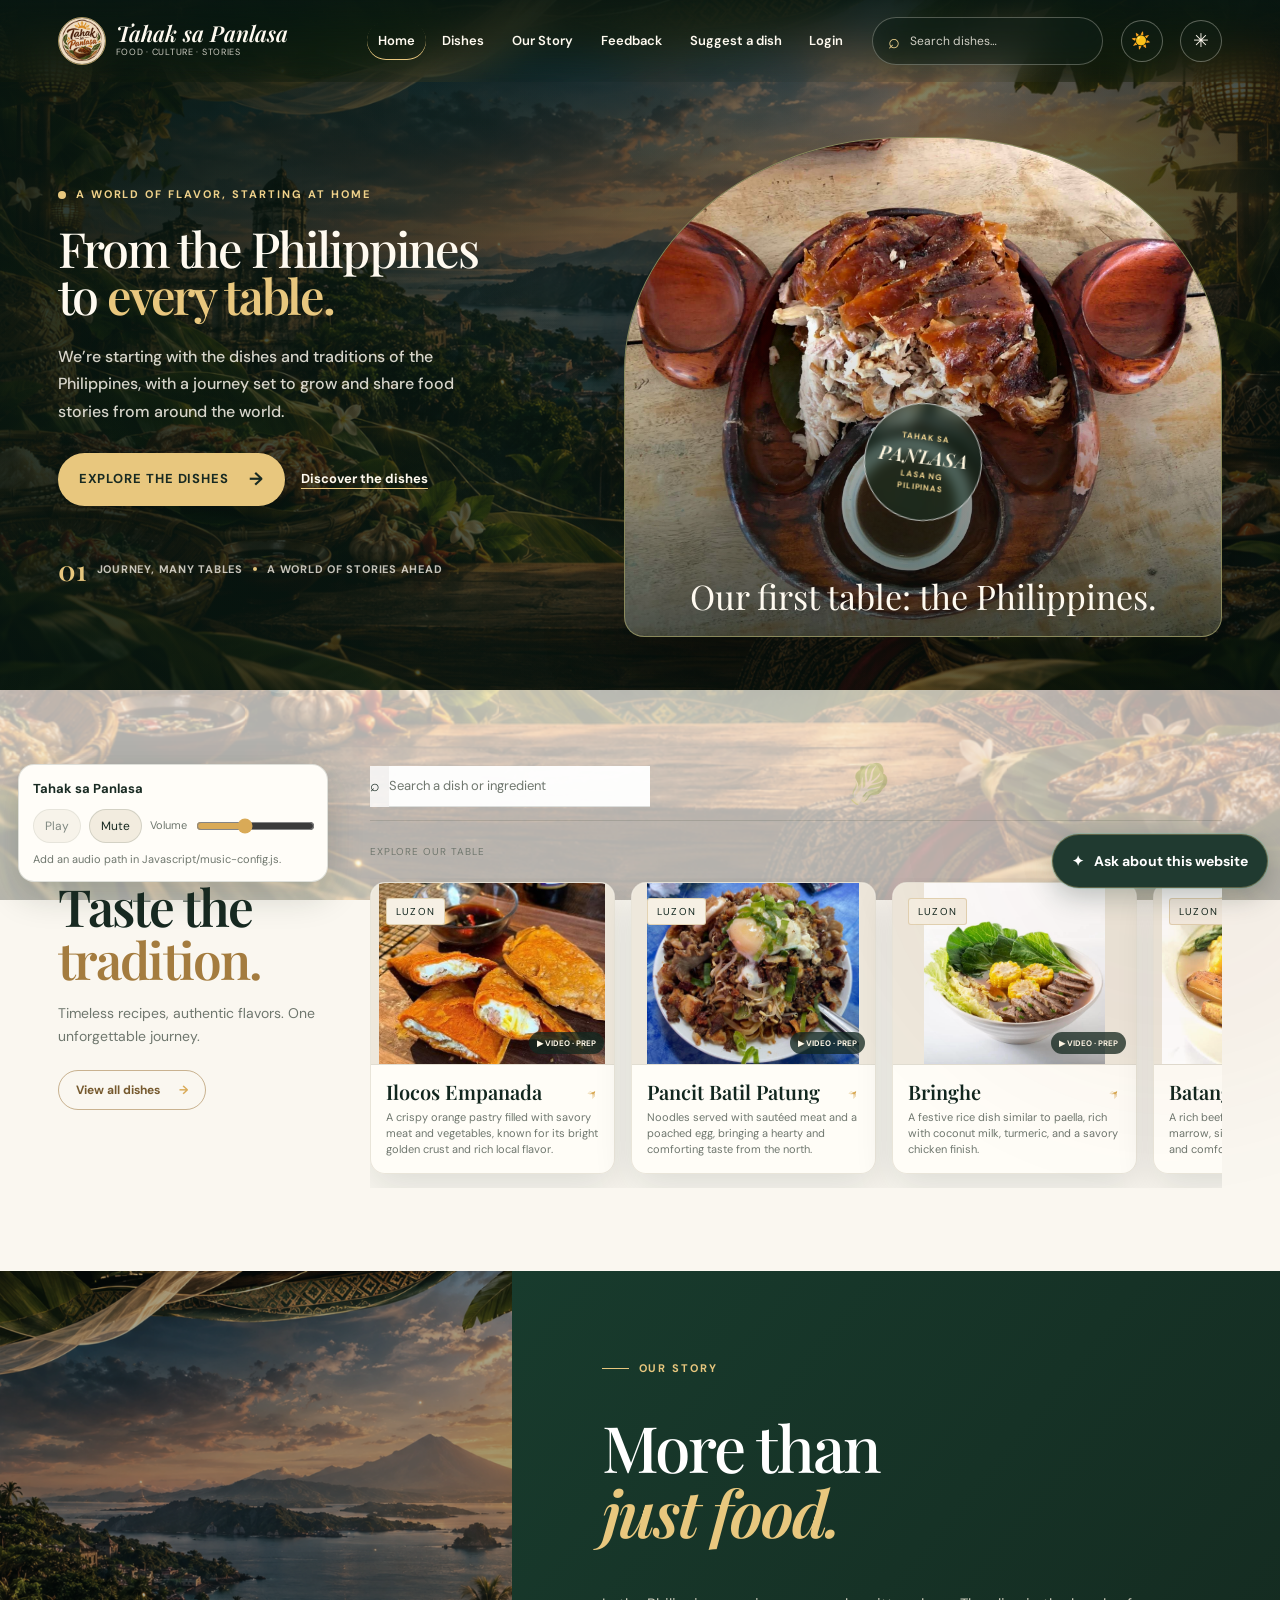
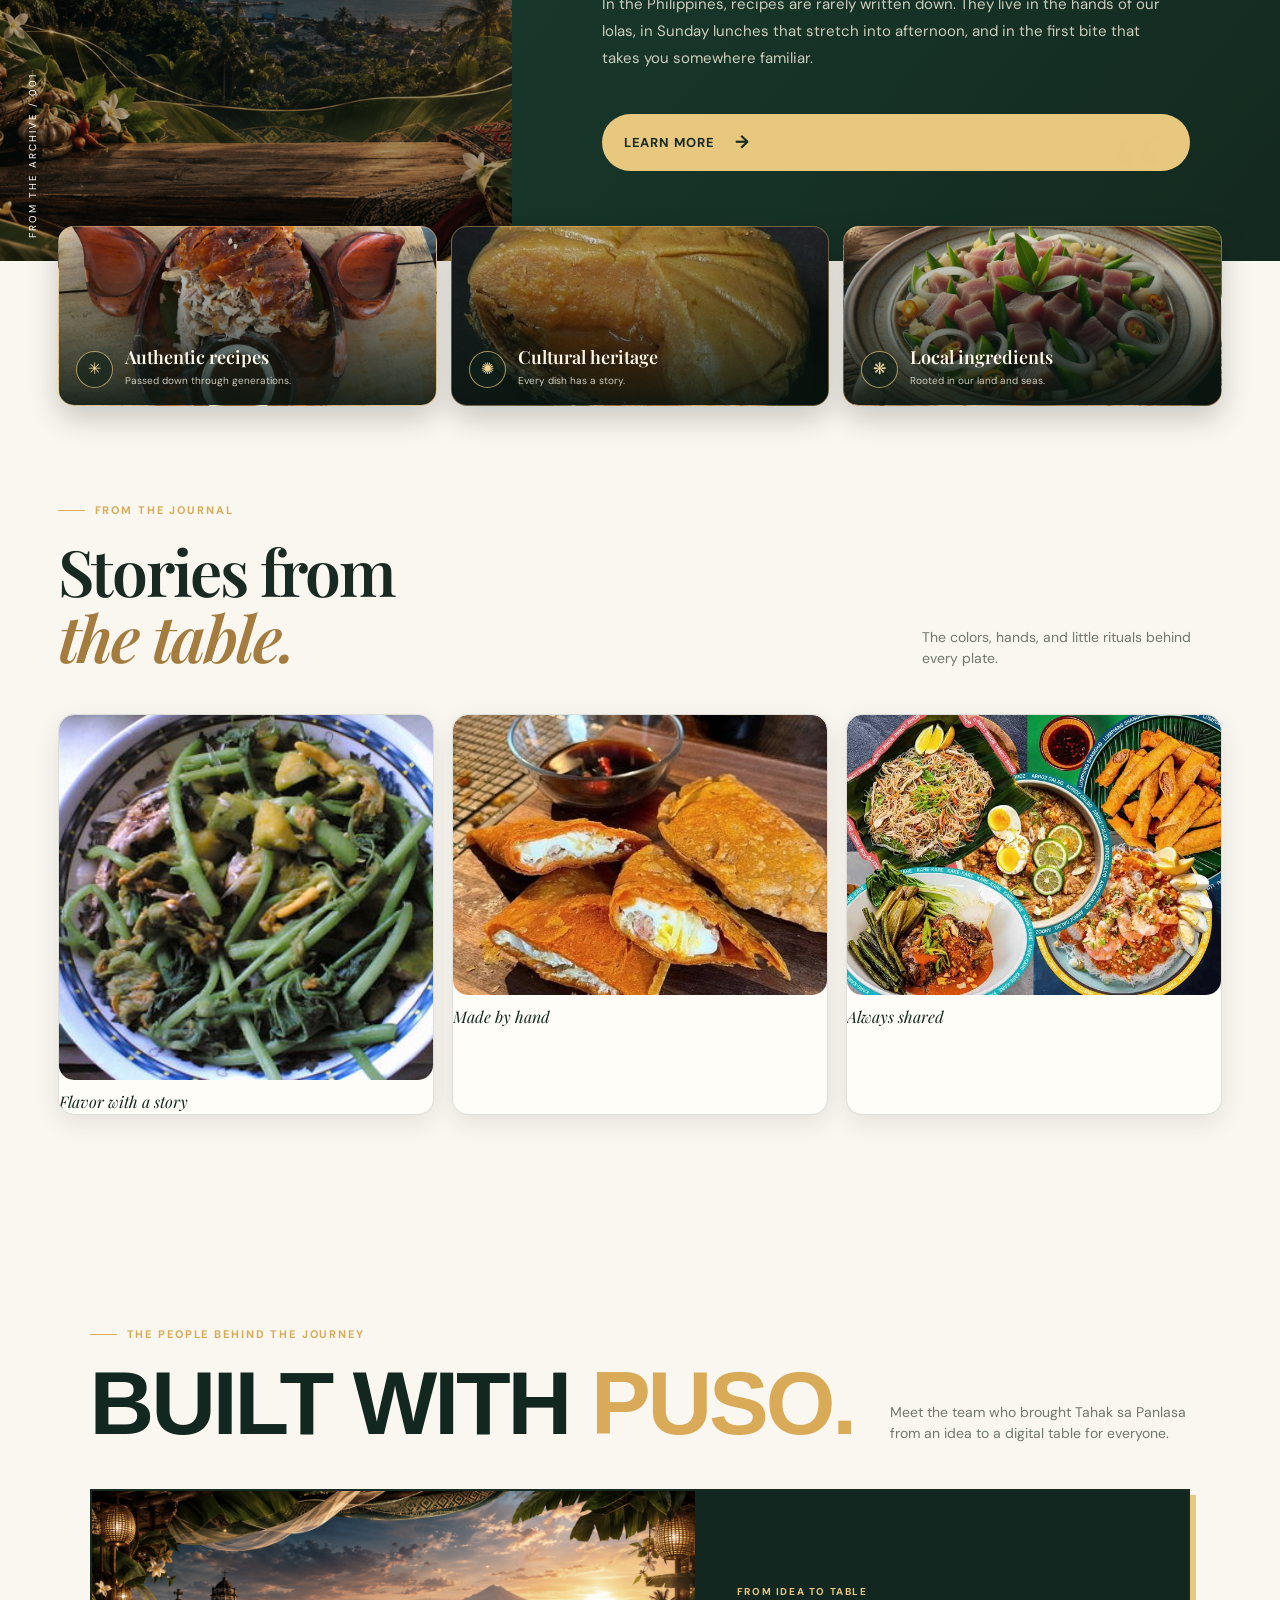
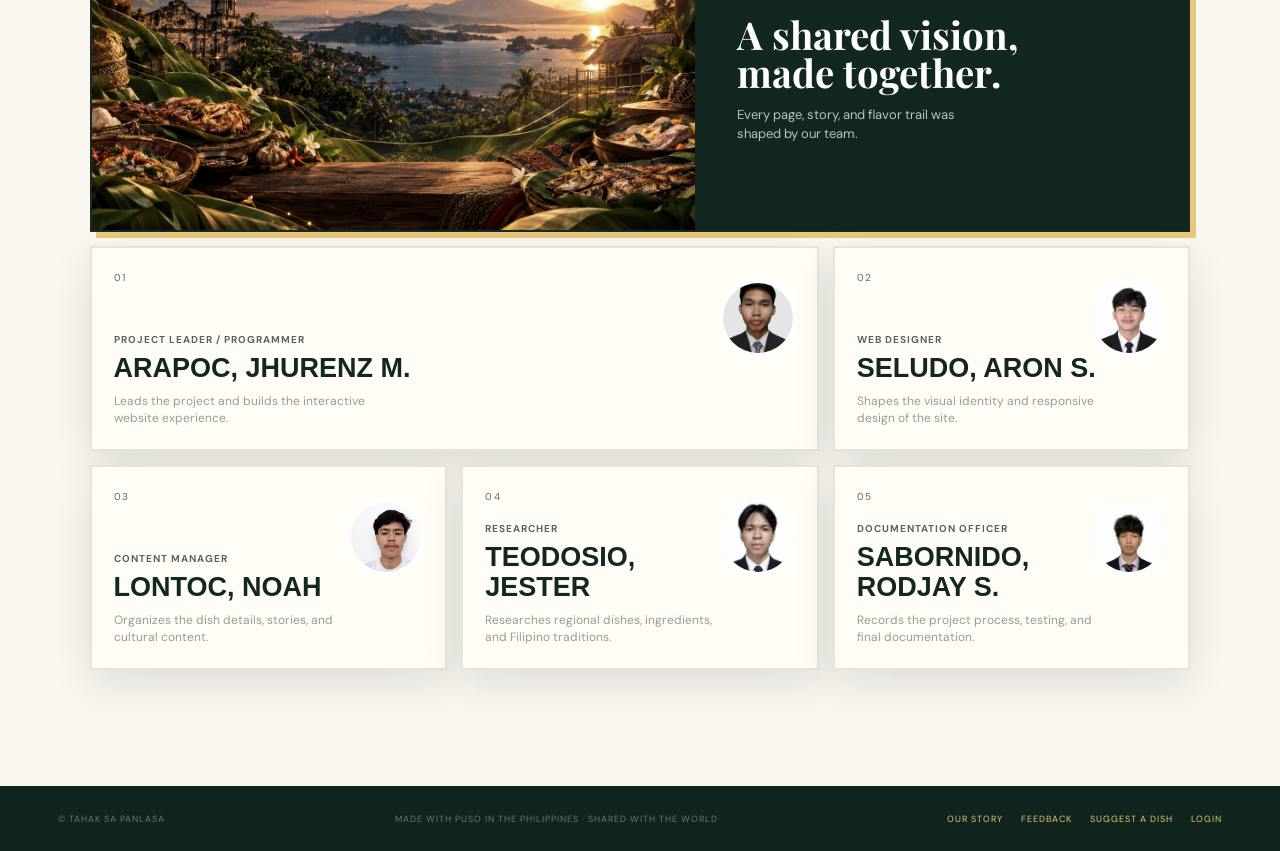
==== commit 85a1a01f: "Add files via upload" ====
--- a/index.html
+++ b/index.html
@@ -25,9 +25,11 @@
         <button class="menu-toggle" aria-label="Open navigation" aria-expanded="false">☰</button>
         <nav class="main-nav" aria-label="Main navigation">
           <a class="active" href="index.html" aria-current="page">Home</a>
-          <a href="#dishes">Dishes</a>
+          <a href="dishes.html">Dishes</a>
           <a href="builders.html">Our Story</a>
           <a href="contact.html">Feedback</a>
+          <a href="suggest.html">Suggest a dish</a>
+          <a href="login.html">Login</a>
         </nav>
         <label class="home-search"><span aria-hidden="true">⌕</span><input type="search" id="site-search" placeholder="Search dishes…" aria-label="Search dishes" /></label>
         <button class="theme-toggle" type="button" aria-label="Toggle dark mode" aria-pressed="false"><span class="theme-icon">☀️</span><span class="theme-label">Light</span></button>
@@ -270,7 +272,7 @@
     <!-- Site footer -->
     <footer class="site-footer">
       <span>© Tahak sa Panlasa</span
-      ><span>Made with puso in the Philippines · shared with the world</span><nav aria-label="Footer links"><a href="builders.html">Our Story</a><a href="contact.html">Feedback</a></nav>
+      ><span>Made with puso in the Philippines · shared with the world</span><nav aria-label="Footer links"><a href="builders.html">Our Story</a><a href="contact.html">Feedback</a><a href="suggest.html">Suggest a dish</a><a href="login.html">Login</a></nav>
     </footer>
     <button class="back-to-top" type="button" aria-label="Back to top"></button>
     <!-- Dish details -->
@@ -298,6 +300,7 @@
         </div>
       </div>
     </div>
+    <script src="Javascript/music-config.js" defer></script>
     <script src="Javascript/script.js" defer></script>
   </body>
 </html>
--- a/css/style.css
+++ b/css/style.css
@@ -5228,6 +5228,12 @@
   text-transform: none;
 }
 
+.dishes-suggest-link {
+  align-self: flex-start;
+  width: fit-content;
+  margin-top: 20px;
+}
+
 body:not(.home-page) .page-shell .page-panel {
   max-width: 1440px;
   margin: auto;
@@ -9615,6 +9621,161 @@
   padding: 0 0 clamp(64px, 8vw, 100px);
 }
 
+.feedback-account {
+  margin: 0 0 48px;
+  padding: clamp(22px, 4vw, 34px);
+  border: 1px solid var(--line);
+  border-radius: 20px;
+  background: var(--surface);
+}
+
+.login-page-main {
+  width: min(100% - 48px, 640px);
+  margin: 0 auto;
+  padding: clamp(72px, 10vw, 120px) 0 clamp(72px, 10vw, 120px);
+}
+
+.login-account {
+  margin: 0;
+}
+
+.login-account h1 {
+  margin: 4px 0 8px;
+  color: var(--ink);
+  font: 600 clamp(30px, 5vw, 44px)/1.15 "Playfair Display", serif;
+}
+
+.login-account-intro {
+  margin: 0 0 22px;
+  color: var(--muted);
+  font-size: 14px;
+  line-height: 1.7;
+}
+
+.feedback-account h2 {
+  margin: 4px 0 8px;
+  font: 600 clamp(23px, 3vw, 30px)/1.2 "Playfair Display", serif;
+}
+
+.feedback-account > p:not(.feedback-form-kicker, .feedback-status) {
+  margin: 0 0 18px;
+  color: var(--muted);
+  font-size: 13px;
+}
+
+.feedback-auth-form {
+  display: grid;
+  grid-template-columns: 1fr 1fr;
+  gap: 16px;
+}
+
+.feedback-auth-form[hidden],
+.feedback-signed-in[hidden],
+.feedback-admin-badge[hidden] {
+  display: none;
+}
+
+.feedback-auth-form .field {
+  display: grid;
+  gap: 8px;
+}
+
+.feedback-auth-form .field label {
+  color: var(--ink);
+  font-size: 13px;
+  font-weight: 700;
+}
+
+.feedback-auth-form input {
+  width: 100%;
+  padding: 12px 14px;
+  border: 1px solid var(--line);
+  border-radius: 10px;
+  color: var(--ink);
+  background: var(--surface-raised);
+  font: inherit;
+}
+
+.feedback-auth-actions {
+  display: flex;
+  flex-wrap: wrap;
+  grid-column: 1 / -1;
+  gap: 10px;
+}
+
+.feedback-auth-actions button,
+.feedback-signed-in button {
+  min-height: 42px;
+  padding: 0 18px;
+  font: inherit;
+  font-size: 13px;
+  cursor: pointer;
+}
+
+.feedback-account .feedback-auth-actions .button-dark {
+  color: var(--deep);
+  background: var(--yellow);
+}
+
+.feedback-account .feedback-auth-actions .button-outline,
+.feedback-account .feedback-signed-in .button-outline {
+  width: auto;
+  justify-content: center;
+  border: 1px solid var(--orange);
+  color: var(--ink);
+  background: var(--surface-raised);
+  box-shadow: none;
+}
+
+.feedback-signed-in {
+  display: flex;
+  flex-wrap: wrap;
+  align-items: center;
+  gap: 12px;
+}
+
+.feedback-signed-in > p {
+  margin: 0;
+  color: var(--ink);
+  font-size: 14px;
+  overflow-wrap: anywhere;
+}
+
+.feedback-admin-badge {
+  padding: 5px 10px;
+  border-radius: 999px;
+  color: var(--deep);
+  background: var(--yellow);
+  font-size: 11px;
+  font-weight: 700;
+}
+
+.feedback-delete {
+  margin-top: 14px;
+  padding: 8px 12px;
+  border: 1px solid var(--line);
+  border-radius: 999px;
+  color: var(--ink);
+  background: var(--surface-raised);
+  font: inherit;
+  font-size: 12px;
+  cursor: pointer;
+}
+
+.feedback-delete:hover,
+.feedback-delete:focus-visible {
+  color: #fff;
+  background: #a83220;
+  border-color: #a83220;
+}
+
+.feedback-delete:disabled,
+.feedback-auth-actions button:disabled,
+.feedback-signed-in button:disabled {
+  opacity: .6;
+  cursor: wait;
+}
+
 .feedback-comments-heading {
   display: flex;
   align-items: end;
@@ -9713,6 +9874,14 @@
     width: min(100% - 32px, 900px);
   }
 
+  .feedback-auth-form {
+    grid-template-columns: 1fr;
+  }
+
+  .feedback-auth-actions {
+    grid-column: auto;
+  }
+
   .feedback-comments-heading {
     align-items: start;
     gap: 12px;
@@ -9736,4 +9905,149 @@
     flex-wrap: wrap;
     gap: 6px 10px;
   }
+}
+
+.suggestion-form {
+  display: grid;
+  gap: 18px;
+}
+
+.suggestion-form .field {
+  display: grid;
+  gap: 8px;
+}
+
+.suggestion-form .field label {
+  color: var(--ink);
+  font-size: 13px;
+  font-weight: 700;
+}
+
+.suggestion-form input,
+.suggestion-form textarea {
+  width: 100%;
+  padding: 12px 14px;
+  border: 1px solid var(--line);
+  border-radius: 10px;
+  color: var(--ink);
+  background: var(--surface-raised);
+  font: inherit;
+}
+
+.suggestion-form input:focus,
+.suggestion-form textarea:focus {
+  outline: 2px solid var(--orange);
+  outline-offset: 2px;
+}
+
+.suggestion-form textarea {
+  min-height: 100px;
+  resize: vertical;
+}
+
+.suggestion-form .feedback-submit {
+  justify-self: start;
+}
+
+.suggestion-admin {
+  padding-top: 24px;
+}
+
+.suggestion-origin {
+  color: var(--muted);
+  font-weight: 700;
+}
+
+.suggestion-actions {
+  display: flex;
+  flex-wrap: wrap;
+  align-items: center;
+  gap: 10px;
+}
+
+.suggestion-actions .button {
+  min-height: 38px;
+  padding: 0 14px;
+}
+
+.suggestion-actions .feedback-delete {
+  margin-top: 0;
+}
+
+.site-music {
+  position: fixed;
+  z-index: 20;
+  bottom: 18px;
+  left: 18px;
+  width: min(310px, calc(100vw - 36px));
+  padding: 14px;
+  border: 1px solid var(--line);
+  border-radius: 16px;
+  color: var(--ink);
+  background: var(--surface);
+  box-shadow: 0 12px 36px rgba(18, 34, 27, .2);
+}
+
+.site-music-title {
+  display: block;
+  margin-bottom: 10px;
+  color: var(--ink);
+  font-size: 13px;
+}
+
+.site-music-controls {
+  display: flex;
+  align-items: center;
+  gap: 8px;
+}
+
+.site-music-controls button {
+  min-height: 34px;
+  padding: 0 11px;
+  border: 1px solid var(--line);
+  border-radius: 999px;
+  color: var(--ink);
+  background: var(--surface-raised);
+  font: inherit;
+  font-size: 12px;
+  cursor: pointer;
+}
+
+.site-music-controls button:disabled {
+  cursor: not-allowed;
+  opacity: .55;
+}
+
+.site-music-volume-label {
+  display: grid;
+  flex: 1;
+  grid-template-columns: auto 1fr;
+  align-items: center;
+  gap: 7px;
+  color: var(--muted);
+  font-size: 11px;
+}
+
+.site-music-volume-label input {
+  width: 100%;
+  accent-color: var(--orange);
+}
+
+.site-music-status {
+  display: block;
+  margin-top: 8px;
+  color: var(--muted);
+  font-size: 11px;
+}
+
+.site-music audio {
+  display: none;
+}
+
+@media (max-width: 520px) {
+  .site-music {
+    bottom: 12px;
+    left: 12px;
+    width: min(290px, calc(100vw - 24px));
+  }
 }
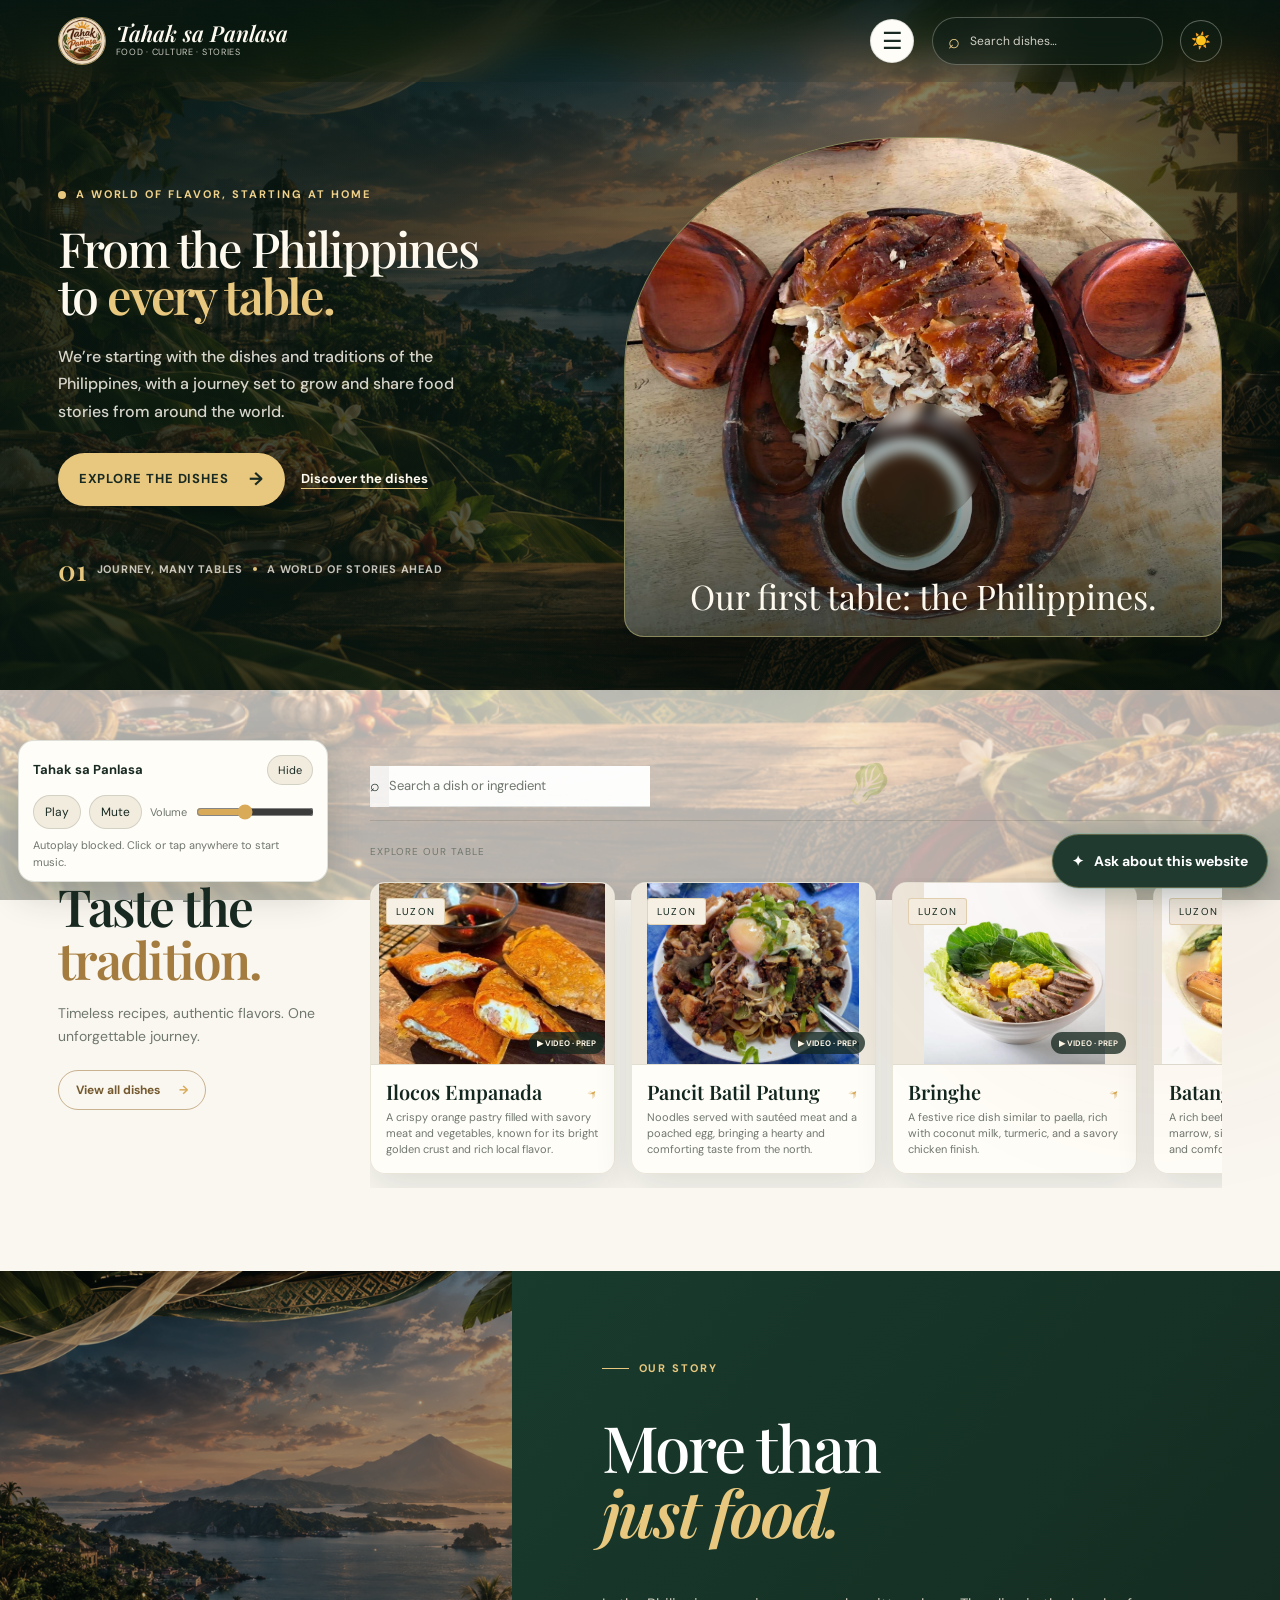
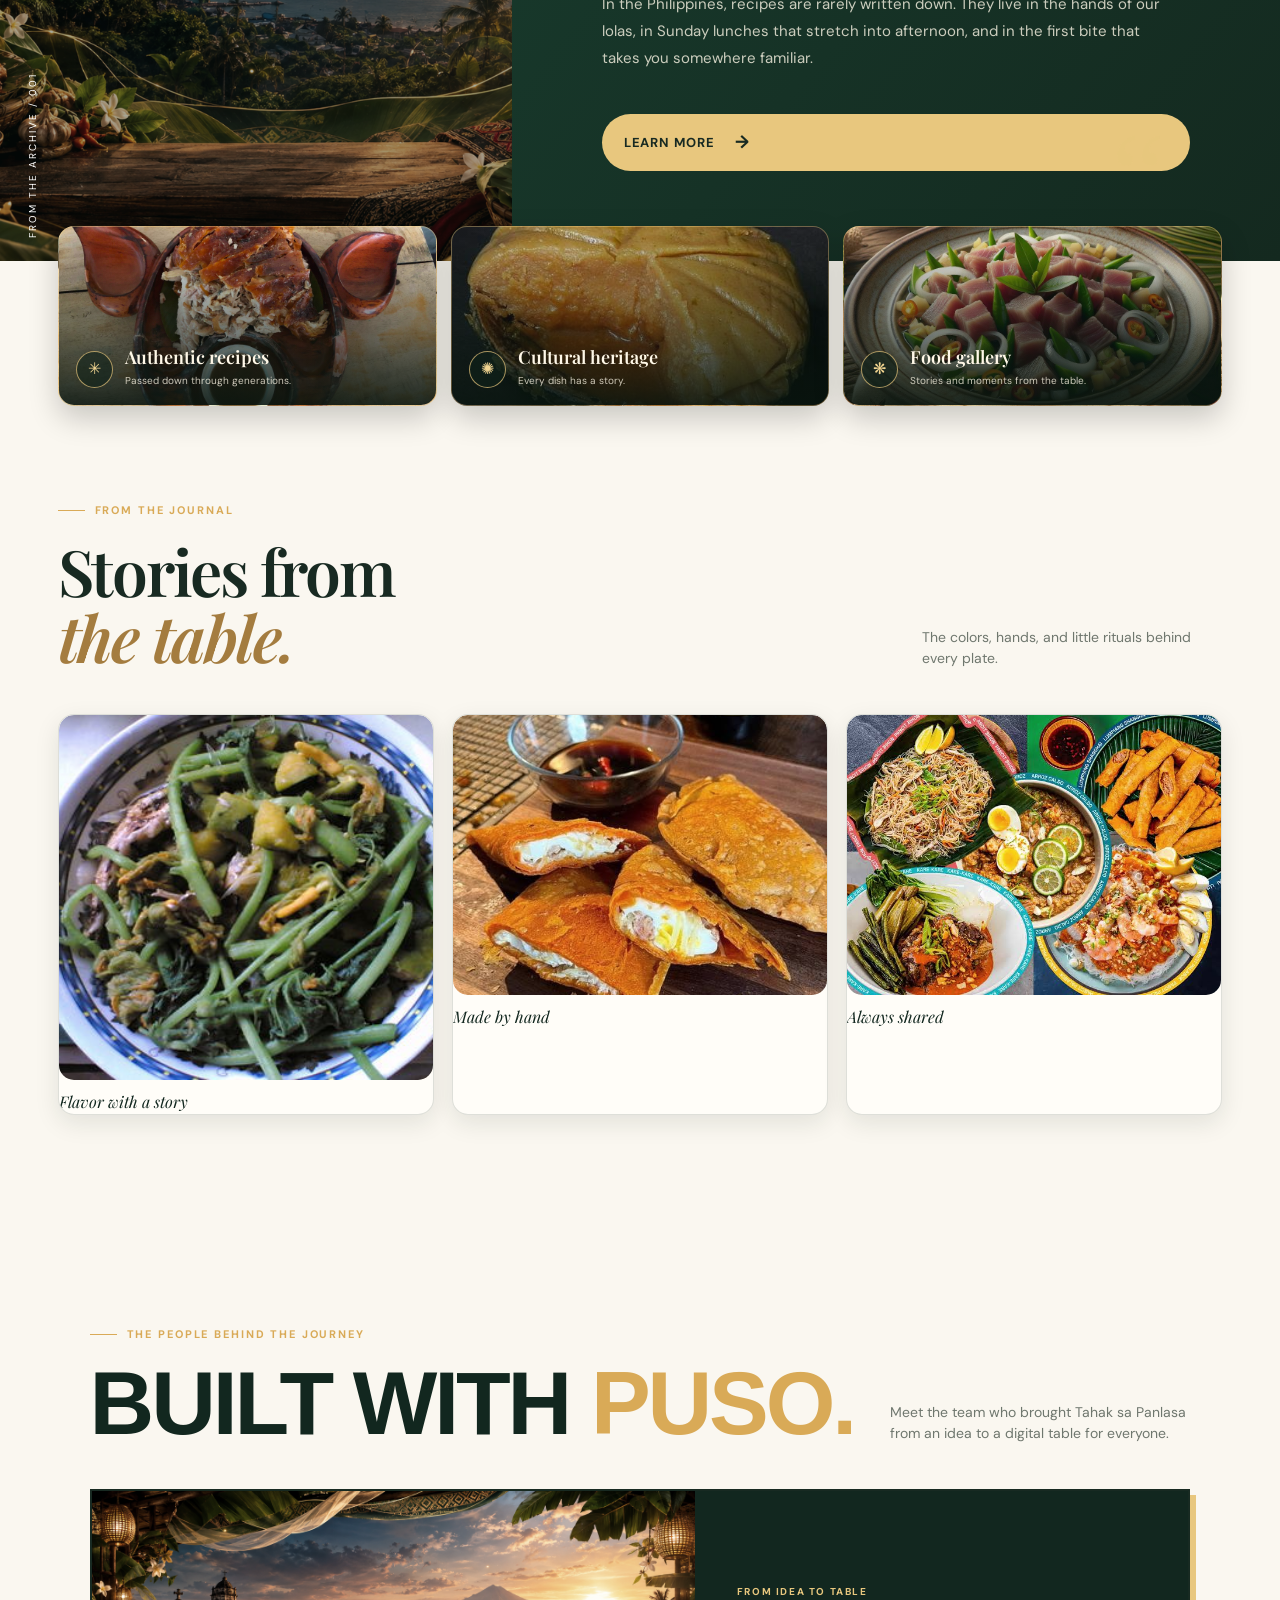
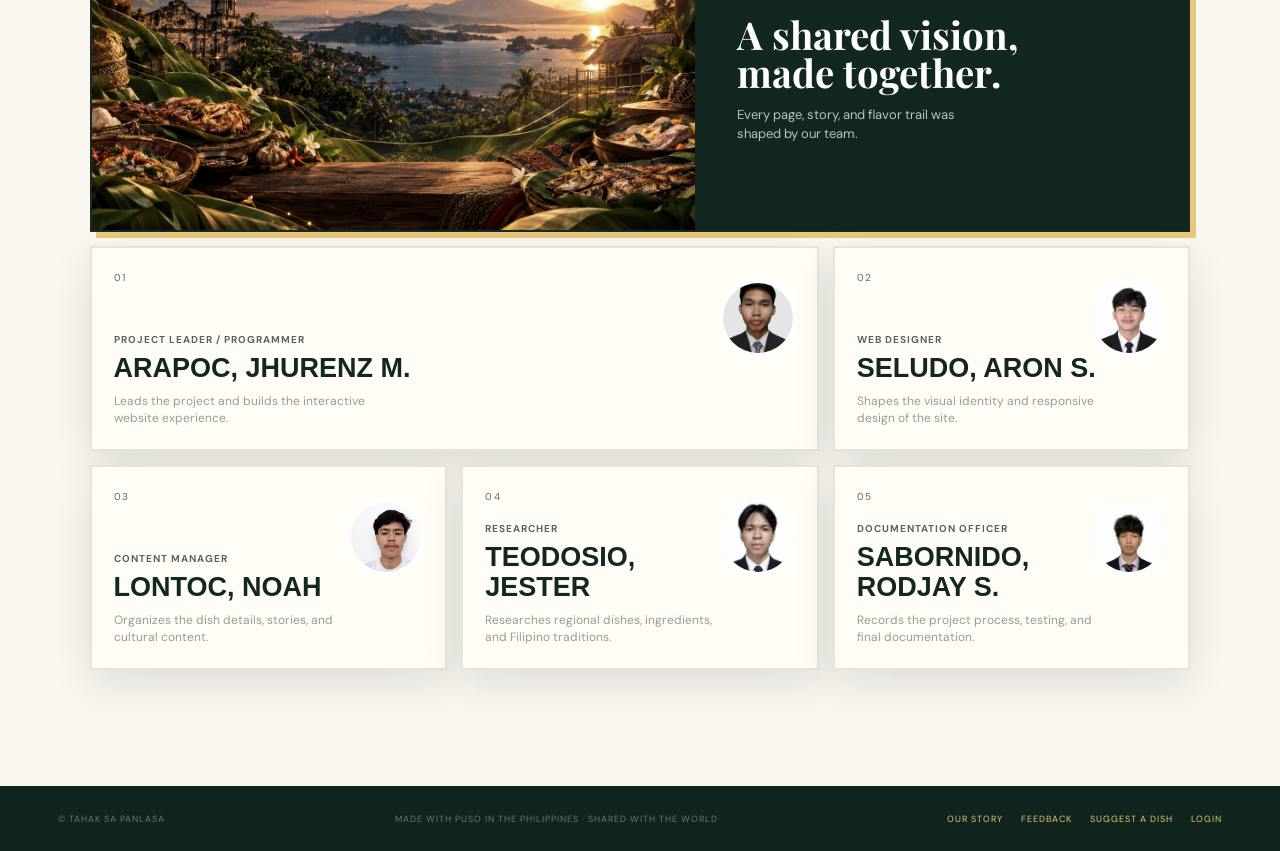
==== commit 7c0ed46e: "Add files via upload" ====
--- a/index.html
+++ b/index.html
@@ -1,306 +1,501 @@
-<!doctype html>
-<html lang="en">
-  <head>
-    <meta charset="UTF-8" />
-    <meta name="viewport" content="width=device-width, initial-scale=1.0" />
-    <meta
-      name="description"
-      content="Discover food, recipes, and cultural stories from the Philippines and, as Tahak sa Panlasa grows, from around the world."
-    />
-    <title>Tahak sa Panlasa | A Journey Through Food &amp; Culture</title>
-    <link rel="preconnect" href="https://fonts.googleapis.com" />
-    <link rel="preconnect" href="https://fonts.gstatic.com" crossorigin />
-    <link
-      href="https://fonts.googleapis.com/css2?family=DM+Sans:wght@400;500;600;700&family=Playfair+Display:wght@500;600;700&display=swap"
-      rel="stylesheet"
-    />
-    <link href="css/style.css" rel="stylesheet" />
-  </head>
-  <body class="home-page">
-    <header class="site-header">
-      <div class="logo">
-        <a href="index.html" class="home-brand"><img src="img/logo-small.png" alt="" width="58" height="58" /><span><strong>Tahak sa Panlasa</strong><small>Food · culture · stories</small></span></a>
-      </div>
-      <div class="header-actions">
-        <button class="menu-toggle" aria-label="Open navigation" aria-expanded="false">☰</button>
-        <nav class="main-nav" aria-label="Main navigation">
-          <a class="active" href="index.html" aria-current="page">Home</a>
-          <a href="dishes.html">Dishes</a>
-          <a href="builders.html">Our Story</a>
-          <a href="contact.html">Feedback</a>
-          <a href="suggest.html">Suggest a dish</a>
-          <a href="login.html">Login</a>
-        </nav>
-        <label class="home-search"><span aria-hidden="true">⌕</span><input type="search" id="site-search" placeholder="Search dishes…" aria-label="Search dishes" /></label>
-        <button class="theme-toggle" type="button" aria-label="Toggle dark mode" aria-pressed="false"><span class="theme-icon">☀️</span><span class="theme-label">Light</span></button>
-        <a class="home-menu-link" href="contact.html" aria-label="Send feedback">✳</a>
-      </div>
-    </header>
-
-    <main>
-      <section class="home-hero" aria-labelledby="home-hero-title">
-        <div class="home-hero-copy">
-          <p class="eyebrow"><span></span> A world of flavor, starting at home</p>
-          <h1 id="home-hero-title">From the Philippines<br />to <em>every table.</em></h1>
-          <p class="home-hero-intro">We’re starting with the dishes and traditions of the Philippines, with a journey set to grow and share food stories from around the world.</p>
-          <div class="home-hero-actions">
-            <a class="button button-dark" href="#dishes">Explore the dishes <span aria-hidden="true">→</span></a>
-            <a class="home-hero-link" href="#dishes">Discover the dishes</a>
-          </div>
-          <div class="home-hero-note"><span>01</span> journey, many tables <i></i> a world of stories ahead</div>
-        </div>
-        <div class="home-hero-art">
-          <img src="img/Cebu Lechon.jpg" alt="Cebu lechon, a celebrated specialty from the Central Visayas" width="900" height="600" fetchpriority="high" decoding="async" />
-          <div class="home-hero-stamp"><span>TAHAK SA</span><strong>PANLASA</strong><span>LASA NG PILIPINAS</span></div>
-          <p class="home-hero-caption">Our first table: the Philippines.</p>
-        </div>
-      </section>
-    <!-- Featured dishes -->
-    <section class="dishes-section section-pad home-featured" id="dishes">
-      <div class="featured-layout">
-        <div class="featured-intro reveal"><p class="eyebrow"><span></span> Featured dishes</p><h2>Taste the <em>tradition.</em></h2><p>Timeless recipes, authentic flavors. One unforgettable journey.</p><a class="text-link" href="dishes.html">View all dishes <span aria-hidden="true">→</span></a></div>
-        <div class="featured-collection">
-        <div class="dish-toolbar">
-          <div class="search-box">
-            <span aria-hidden="true">⌕</span
-            ><input
-              id="dish-search"
-              type="search"
-              placeholder="Search a dish or ingredient"
-              aria-label="Search dishes or ingredients"
-            />
-          </div>
-        </div>
-        <div class="featured-carousel-controls"><span>Explore our table</span><div><button type="button" data-carousel-step="-1" aria-label="Previous dishes">←</button><button type="button" data-carousel-step="1" aria-label="Next dishes">→</button></div></div>
-        <div class="dish-grid" id="dish-grid" aria-label="Featured dishes from the Philippines"></div>
-        <p class="empty-state" id="empty-state">
-          No dishes found. Try another flavor.
-        </p>
-        </div>
-      </div>
-      </section>
-    <!-- Culture and story section -->
-      <section class="culture-section" id="culture">
-        <div class="culture-image">
-          <img
-            src="img/filipino-heritage-golden-hour.png"
-            alt="Filipino food served at a coastal village table at sunset"
-            loading="lazy"
-            decoding="async"
-          />
-          <div class="vertical-label">FROM THE ARCHIVE / 001</div>
-        </div>
-        <div class="culture-copy section-pad reveal">
-          <p class="eyebrow"><span></span> Our story</p>
-          <h2>More than<br /><em>just food.</em></h2>
-          <p>
-            In the Philippines, recipes are rarely written down. They live in
-            the hands of our lolas, in Sunday lunches that stretch into
-            afternoon, and in the first bite that takes you somewhere familiar.
-          </p>
-          <a class="button button-light" href="builders.html"
-            >Learn more <span>→</span></a
-          >
-          <div class="quote-mark">“</div>
-        </div>
-      </section>
-
-      <section class="heritage-highlights" aria-label="Explore Filipino food culture">
-        <a class="heritage-card heritage-recipes" href="dishes.html"><span class="heritage-icon" aria-hidden="true">✳</span><span class="heritage-card-copy"><strong>Authentic recipes</strong><small>Passed down through generations.</small></span></a>
-        <a class="heritage-card heritage-culture" href="culture.html"><span class="heritage-icon" aria-hidden="true">✺</span><span class="heritage-card-copy"><strong>Cultural heritage</strong><small>Every dish has a story.</small></span></a>
-        <a class="heritage-card heritage-ingredients" href="gallery.html"><span class="heritage-icon" aria-hidden="true">❋</span><span class="heritage-card-copy"><strong>Local ingredients</strong><small>Rooted in our land and seas.</small></span></a>
-      </section>
-
-      <!-- Photo gallery section -->
-      <section class="gallery-section section-pad" id="gallery">
-        <div class="section-heading reveal">
-          <div>
-            <p class="eyebrow"><span></span> From the journal</p>
-            <h2>Stories from<br /><em>the table.</em></h2>
-          </div>
-          <p class="heading-aside">
-            The colors, hands, and little rituals behind every plate.
-          </p>
-        </div>
-        <div class="gallery-grid">
-          <figure class="gallery-large reveal">
-            <img
-              src="img/Dinengdeng.jpg"
-              alt="Dinengdeng, a Filipino vegetable and fish dish"
-              loading="lazy"
-              decoding="async"
-            />
-            <figcaption>Flavor with a story</figcaption>
-          </figure>
-          <figure class="reveal reveal-delay">
-            <img
-              src="img/ilocos empanada.jpg"
-              alt="Ilocos empanada, a savory regional snack"
-              loading="lazy"
-              decoding="async"
-            />
-            <figcaption>Made by hand</figcaption>
-          </figure>
-          <figure class="reveal reveal-delay-2">
-            <img
-              src="img/1st.jpg"
-              alt="A colorful collage of Filipino regional dishes"
-              loading="lazy"
-              decoding="async"
-            />
-            <figcaption>Always shared</figcaption>
-          </figure>
-        </div>
-      </section>
-
-      <!-- Team section -->
-      <section class="builders-section section-pad" id="builders">
-        <div class="section-heading reveal">
-          <div>
-            <p class="eyebrow"><span></span> The people behind the journey</p>
-            <h2>Built with <em>puso.</em></h2>
-          </div>
-          <p class="heading-aside">
-            Meet the team who brought Tahak sa Panlasa from an idea to a digital
-            table for everyone.
-          </p>
-        </div>
-        <div class="builder-feature reveal">
-          <img
-            src="img/filipino-heritage-golden-hour.png"
-            alt="A Filipino village and shared feast at golden hour"
-            loading="lazy"
-            decoding="async"
-          />
-          <div class="builder-feature-copy">
-            <span>From idea to table</span>
-            <h3>A shared vision, made together.</h3>
-            <p>Every page, story, and flavor trail was shaped by our team.</p>
-          </div>
-        </div>
-        <div class="builder-grid">
-          <article class="builder-card builder-lead reveal">
-            <span class="builder-number">01</span>
-            <img
-              class="builder-avatar"
-              src="img/renz.jpg"
-              alt="Jhurenz"
-              loading="lazy"
-              decoding="async"
-            />
-            <div>
-              <p class="builder-role">Project Leader / Programmer</p>
-              <h3>Arapoc, Jhurenz M.</h3>
-              <p class="builder-description">
-                Leads the project and builds the interactive website experience.
-              </p>
-            </div>
-          </article>
-          <article class="builder-card reveal reveal-delay">
-            <span class="builder-number">02</span>
-            <img
-              class="builder-avatar"
-              src="img/aron.jpg"
-              alt="Aron"
-              loading="lazy"
-              decoding="async"
-            />
-            <div>
-              <p class="builder-role">Web Designer</p>
-              <h3>Seludo, Aron S.</h3>
-              <p class="builder-description">
-                Shapes the visual identity and responsive design of the site.
-              </p>
-            </div>
-          </article>
-          <article class="builder-card reveal reveal-delay-2">
-            <span class="builder-number">03</span>
-            <img
-              class="builder-avatar"
-              src="img/nows.jpg"
-              alt="Noah"
-              loading="lazy"
-              decoding="async"
-            />
-            <div>
-              <p class="builder-role">Content Manager</p>
-              <h3>Lontoc, Noah</h3>
-              <p class="builder-description">
-                Organizes the dish details, stories, and cultural content.
-              </p>
-            </div>
-          </article>
-          <article class="builder-card reveal">
-            <span class="builder-number">04</span>
-            <img
-              class="builder-avatar"
-              src="img/jester.jpg"
-              alt="Jester"
-              loading="lazy"
-              decoding="async"
-            />
-            <div>
-              <p class="builder-role">Researcher</p>
-              <h3>Teodosio, Jester</h3>
-              <p class="builder-description">
-                Researches regional dishes, ingredients, and Filipino
-                traditions.
-              </p>
-            </div>
-          </article>
-          <article class="builder-card reveal reveal-delay">
-            <span class="builder-number">05</span>
-            <img
-              class="builder-avatar"
-              src="img/jay.jpg"
-              alt="rodjay"
-              loading="lazy"
-              decoding="async"
-            />
-            <div>
-              <p class="builder-role">Documentation Officer</p>
-              <h3>Sabornido, Rodjay S.</h3>
-              <p class="builder-description">
-                Records the project process, testing, and final documentation.
-              </p>
-            </div>
-          </article>
-        </div>
-      </section>
-    </main>
-
-    <!-- Site footer -->
-    <footer class="site-footer">
-      <span>© Tahak sa Panlasa</span
-      ><span>Made with puso in the Philippines · shared with the world</span><nav aria-label="Footer links"><a href="builders.html">Our Story</a><a href="contact.html">Feedback</a><a href="suggest.html">Suggest a dish</a><a href="login.html">Login</a></nav>
-    </footer>
-    <button class="back-to-top" type="button" aria-label="Back to top"></button>
-    <!-- Dish details -->
-    <div
-      class="modal"
-      id="dish-modal"
-      role="dialog"
-      aria-modal="true"
-      aria-labelledby="modal-title"
-    >
-      <div class="modal-content">
-        <button class="modal-close" aria-label="Close dish details">×</button
-        ><img id="modal-image" src="" alt="" />
-        <div class="modal-copy">
-          <span class="modal-region" id="modal-region"></span>
-          <h2 id="modal-title"></h2>
-          <p id="modal-description"></p>
-          <div class="modal-meta">
-            <div><span>Origin</span><strong id="modal-origin"></strong></div>
-            <div>
-              <span>Key ingredients</span
-              ><strong id="modal-ingredients"></strong>
-            </div>
-          </div>
-        </div>
-      </div>
-    </div>
-    <script src="Javascript/music-config.js" defer></script>
-    <script src="Javascript/script.js" defer></script>
-  </body>
-</html>
+<!doctype html>
+<html lang="en">
+  <head>
+    <meta charset="UTF-8" />
+    <meta
+      name="viewport"
+      content="width=device-width, initial-scale=1.0"
+    />
+    <meta
+      name="description"
+      content="Discover food, recipes, and cultural stories from the Philippines and, as Tahak sa Panlasa grows, from around the world."
+    />
+    <title>Tahak sa Panlasa | A Journey Through Food &amp; Culture</title>
+    <link
+      rel="preconnect"
+      href="https://fonts.googleapis.com"
+    />
+    <link
+      rel="preconnect"
+      href="https://fonts.gstatic.com"
+      crossorigin
+    />
+    <link
+      href="https://fonts.googleapis.com/css2?family=DM+Sans:wght@400;500;600;700&family=Playfair+Display:wght@500;600;700&display=swap"
+      rel="stylesheet"
+    />
+    <link
+      href="css/style.css"
+      rel="stylesheet"
+    />
+  </head>
+  <body class="home-page">
+    <header class="site-header">
+      <div class="logo">
+        <a
+          href="index.html"
+          class="home-brand"
+          ><img
+            src="img/logo-small.png"
+            alt=""
+            width="58"
+            height="58"
+          /><span
+            ><strong>Tahak sa Panlasa</strong
+            ><small>Food · culture · stories</small></span
+          ></a
+        >
+      </div>
+      <div class="header-actions">
+        <button
+          class="menu-toggle"
+          aria-label="Open navigation"
+          aria-expanded="false"
+        >
+          ☰
+        </button>
+        <nav
+          class="main-nav"
+          aria-label="Main navigation"
+        >
+          <a
+            class="active"
+            href="index.html"
+            aria-current="page"
+            >Home</a
+          >
+          <a href="dishes.html">Dishes</a>
+          <a href="builders.html">Our Story</a>
+          <a href="contact.html">Feedback</a>
+          <a href="suggest.html">Suggest a dish</a>
+          <a href="login.html">Login</a>
+        </nav>
+        <label class="home-search"
+          ><span aria-hidden="true">⌕</span
+          ><input
+            type="search"
+            id="site-search"
+            placeholder="Search dishes…"
+            aria-label="Search dishes"
+        /></label>
+        <button
+          class="theme-toggle"
+          type="button"
+          aria-label="Toggle dark mode"
+          aria-pressed="false"
+        >
+          <span class="theme-icon">☀️</span
+          ><span class="theme-label">Light</span>
+        </button>
+      </div>
+    </header>
+
+    <main>
+      <section
+        class="home-hero"
+        aria-labelledby="home-hero-title"
+      >
+        <div class="home-hero-copy">
+          <p class="eyebrow">
+            <span></span> A world of flavor, starting at home
+          </p>
+          <h1 id="home-hero-title">
+            From the Philippines<br />to <em>every table.</em>
+          </h1>
+          <p class="home-hero-intro">
+            We’re starting with the dishes and traditions of the Philippines,
+            with a journey set to grow and share food stories from around the
+            world.
+          </p>
+          <div class="home-hero-actions">
+            <a
+              class="button button-dark"
+              href="#dishes"
+              >Explore the dishes <span aria-hidden="true">→</span></a
+            >
+            <a
+              class="home-hero-link"
+              href="#dishes"
+              >Discover the dishes</a
+            >
+          </div>
+          <div class="home-hero-note">
+            <span>01</span> journey, many tables <i></i> a world of stories
+            ahead
+          </div>
+        </div>
+        <div class="home-hero-art">
+          <img
+            src="img/Cebu Lechon.jpg"
+            alt="Cebu lechon, a celebrated specialty from the Central Visayas"
+            width="900"
+            height="600"
+            fetchpriority="high"
+            decoding="async"
+          />
+          <div class="home-hero-stamp">
+            <span>TAHAK SA</span><strong>PANLASA</strong
+            ><span>LASA NG PILIPINAS</span>
+          </div>
+          <p class="home-hero-caption">Our first table: the Philippines.</p>
+        </div>
+      </section>
+      <!-- Featured dishes -->
+      <section
+        class="dishes-section section-pad home-featured"
+        id="dishes"
+      >
+        <div class="featured-layout">
+          <div class="featured-intro reveal">
+            <p class="eyebrow"><span></span> Featured dishes</p>
+            <h2>Taste the <em>tradition.</em></h2>
+            <p>
+              Timeless recipes, authentic flavors. One unforgettable journey.
+            </p>
+            <a
+              class="text-link"
+              href="dishes.html"
+              >View all dishes <span aria-hidden="true">→</span></a
+            >
+          </div>
+          <div class="featured-collection">
+            <div class="dish-toolbar">
+              <div class="search-box">
+                <span aria-hidden="true">⌕</span
+                ><input
+                  id="dish-search"
+                  type="search"
+                  placeholder="Search a dish or ingredient"
+                  aria-label="Search dishes or ingredients"
+                />
+              </div>
+            </div>
+            <div class="featured-carousel-controls">
+              <span>Explore our table</span>
+              <div>
+                <button
+                  type="button"
+                  data-carousel-step="-1"
+                  aria-label="Previous dishes"
+                >
+                  ←</button
+                ><button
+                  type="button"
+                  data-carousel-step="1"
+                  aria-label="Next dishes"
+                >
+                  →
+                </button>
+              </div>
+            </div>
+            <div
+              class="dish-grid"
+              id="dish-grid"
+              aria-label="Featured dishes from the Philippines"
+            ></div>
+            <p
+              class="empty-state"
+              id="empty-state"
+            >
+              No dishes found. Try another flavor.
+            </p>
+          </div>
+        </div>
+      </section>
+      <!-- Culture and story section -->
+      <section
+        class="culture-section"
+        id="culture"
+      >
+        <div class="culture-image">
+          <img
+            src="img/filipino-heritage-golden-hour.png"
+            alt="Filipino food served at a coastal village table at sunset"
+            loading="lazy"
+            decoding="async"
+          />
+          <div class="vertical-label">FROM THE ARCHIVE / 001</div>
+        </div>
+        <div class="culture-copy section-pad reveal">
+          <p class="eyebrow"><span></span> Our story</p>
+          <h2>More than<br /><em>just food.</em></h2>
+          <p>
+            In the Philippines, recipes are rarely written down. They live in
+            the hands of our lolas, in Sunday lunches that stretch into
+            afternoon, and in the first bite that takes you somewhere familiar.
+          </p>
+          <a
+            class="button button-light"
+            href="builders.html"
+            >Learn more <span>→</span></a
+          >
+          <div class="quote-mark">“</div>
+        </div>
+      </section>
+
+      <section
+        class="heritage-highlights"
+        aria-label="Explore Filipino food culture"
+      >
+        <a
+          class="heritage-card heritage-recipes"
+          href="dishes.html"
+          ><span
+            class="heritage-icon"
+            aria-hidden="true"
+            >✳</span
+          ><span class="heritage-card-copy"
+            ><strong>Authentic recipes</strong
+            ><small>Passed down through generations.</small></span
+          ></a
+        >
+        <a
+          class="heritage-card heritage-culture"
+          href="#culture"
+          ><span
+            class="heritage-icon"
+            aria-hidden="true"
+            >✺</span
+          ><span class="heritage-card-copy"
+            ><strong>Cultural heritage</strong
+            ><small>Every dish has a story.</small></span
+          ></a
+        >
+        <a
+          class="heritage-card heritage-ingredients"
+          href="#gallery"
+          ><span
+            class="heritage-icon"
+            aria-hidden="true"
+            >❋</span
+          ><span class="heritage-card-copy"
+            ><strong>Food gallery</strong
+            ><small>Stories and moments from the table.</small></span
+          ></a
+        >
+      </section>
+
+      <!-- Photo gallery section -->
+      <section
+        class="gallery-section section-pad"
+        id="gallery"
+      >
+        <div class="section-heading reveal">
+          <div>
+            <p class="eyebrow"><span></span> From the journal</p>
+            <h2>Stories from<br /><em>the table.</em></h2>
+          </div>
+          <p class="heading-aside">
+            The colors, hands, and little rituals behind every plate.
+          </p>
+        </div>
+        <div class="gallery-grid">
+          <figure class="gallery-large reveal">
+            <img
+              src="img/Dinengdeng.jpg"
+              alt="Dinengdeng, a Filipino vegetable and fish dish"
+              loading="lazy"
+              decoding="async"
+            />
+            <figcaption>Flavor with a story</figcaption>
+          </figure>
+          <figure class="reveal reveal-delay">
+            <img
+              src="img/ilocos empanada.jpg"
+              alt="Ilocos empanada, a savory regional snack"
+              loading="lazy"
+              decoding="async"
+            />
+            <figcaption>Made by hand</figcaption>
+          </figure>
+          <figure class="reveal reveal-delay-2">
+            <img
+              src="img/1st.jpg"
+              alt="A colorful collage of Filipino regional dishes"
+              loading="lazy"
+              decoding="async"
+            />
+            <figcaption>Always shared</figcaption>
+          </figure>
+        </div>
+      </section>
+
+      <!-- Team section -->
+      <section
+        class="builders-section section-pad"
+        id="builders"
+      >
+        <div class="section-heading reveal">
+          <div>
+            <p class="eyebrow"><span></span> The people behind the journey</p>
+            <h2>Built with <em>puso.</em></h2>
+          </div>
+          <p class="heading-aside">
+            Meet the team who brought Tahak sa Panlasa from an idea to a digital
+            table for everyone.
+          </p>
+        </div>
+        <div class="builder-feature reveal">
+          <img
+            src="img/filipino-heritage-golden-hour.png"
+            alt="A Filipino village and shared feast at golden hour"
+            loading="lazy"
+            decoding="async"
+          />
+          <div class="builder-feature-copy">
+            <span>From idea to table</span>
+            <h3>A shared vision, made together.</h3>
+            <p>Every page, story, and flavor trail was shaped by our team.</p>
+          </div>
+        </div>
+        <div class="builder-grid">
+          <article class="builder-card builder-lead reveal">
+            <span class="builder-number">01</span>
+            <img
+              class="builder-avatar"
+              src="img/renz.jpg"
+              alt="Jhurenz"
+              loading="lazy"
+              decoding="async"
+            />
+            <div>
+              <p class="builder-role">Project Leader / Programmer</p>
+              <h3>Arapoc, Jhurenz M.</h3>
+              <p class="builder-description">
+                Leads the project and builds the interactive website experience.
+              </p>
+            </div>
+          </article>
+          <article class="builder-card reveal reveal-delay">
+            <span class="builder-number">02</span>
+            <img
+              class="builder-avatar"
+              src="img/aron.jpg"
+              alt="Aron"
+              loading="lazy"
+              decoding="async"
+            />
+            <div>
+              <p class="builder-role">Web Designer</p>
+              <h3>Seludo, Aron S.</h3>
+              <p class="builder-description">
+                Shapes the visual identity and responsive design of the site.
+              </p>
+            </div>
+          </article>
+          <article class="builder-card reveal reveal-delay-2">
+            <span class="builder-number">03</span>
+            <img
+              class="builder-avatar"
+              src="img/nows.jpg"
+              alt="Noah"
+              loading="lazy"
+              decoding="async"
+            />
+            <div>
+              <p class="builder-role">Content Manager</p>
+              <h3>Lontoc, Noah</h3>
+              <p class="builder-description">
+                Organizes the dish details, stories, and cultural content.
+              </p>
+            </div>
+          </article>
+          <article class="builder-card reveal">
+            <span class="builder-number">04</span>
+            <img
+              class="builder-avatar"
+              src="img/jester.jpg"
+              alt="Jester"
+              loading="lazy"
+              decoding="async"
+            />
+            <div>
+              <p class="builder-role">Researcher</p>
+              <h3>Teodosio, Jester</h3>
+              <p class="builder-description">
+                Researches regional dishes, ingredients, and Filipino
+                traditions.
+              </p>
+            </div>
+          </article>
+          <article class="builder-card reveal reveal-delay">
+            <span class="builder-number">05</span>
+            <img
+              class="builder-avatar"
+              src="img/jay.jpg"
+              alt="rodjay"
+              loading="lazy"
+              decoding="async"
+            />
+            <div>
+              <p class="builder-role">Documentation Officer</p>
+              <h3>Sabornido, Rodjay S.</h3>
+              <p class="builder-description">
+                Records the project process, testing, and final documentation.
+              </p>
+            </div>
+          </article>
+        </div>
+      </section>
+    </main>
+
+    <!-- Site footer -->
+    <footer class="site-footer">
+      <span>© Tahak sa Panlasa</span
+      ><span>Made with puso in the Philippines · shared with the world</span>
+      <nav aria-label="Footer links">
+        <a href="builders.html">Our Story</a><a href="contact.html">Feedback</a
+        ><a href="suggest.html">Suggest a dish</a><a href="login.html">Login</a>
+      </nav>
+    </footer>
+    <button
+      class="back-to-top"
+      type="button"
+      aria-label="Back to top"
+    ></button>
+    <!-- Dish details -->
+    <div
+      class="modal"
+      id="dish-modal"
+      role="dialog"
+      aria-modal="true"
+      aria-labelledby="modal-title"
+    >
+      <div class="modal-content">
+        <button
+          class="modal-close"
+          aria-label="Close dish details"
+        >
+          ×</button
+        ><img
+          id="modal-image"
+          src=""
+          alt=""
+        />
+        <div class="modal-copy">
+          <span
+            class="modal-region"
+            id="modal-region"
+          ></span>
+          <h2 id="modal-title"></h2>
+          <p id="modal-description"></p>
+          <div class="modal-meta">
+            <div><span>Origin</span><strong id="modal-origin"></strong></div>
+            <div>
+              <span>Key ingredients</span
+              ><strong id="modal-ingredients"></strong>
+            </div>
+          </div>
+        </div>
+      </div>
+    </div>
+    <script
+      src="Javascript/music-config.js"
+      defer
+    ></script>
+    <script
+      src="Javascript/script.js"
+      defer
+    ></script>
+  </body>
+</html>
--- a/css/style.css
+++ b/css/style.css
@@ -1,10053 +1,9413 @@
-:root {
-  --ink: #202b25;
-  --forest: #23483a;
-  --deep: #16362d;
-  --orange: #d9653b;
-  --cream: #f5f0e8;
-  --paper: #fbfaf6;
-  --line: rgba(22, 54, 45, 0.12);
-  --muted: #68736d;
-  --yellow: #e8b94e;
-  --bg: #f5f1ea;
-  --bg-strong: #1c2523;
-  --card: rgba(255, 255, 255, 0.68);
-  --card-strong: rgba(17, 24, 21, 0.8);
-  --shadow-soft: 0 26px 60px rgba(22, 54, 45, 0.12);
-  --shadow-strong: 0 28px 90px rgba(22, 54, 45, 0.18);
-  --glow: rgba(233, 169, 82, 0.35);
-  --ease-out: cubic-bezier(0.22, 1, 0.36, 1);
-  --ease-spring: cubic-bezier(0.16, 1, 0.3, 1);
-}
-
-body.dark-mode {
-  --ink: #ebefe8;
-  --forest: #4dd0a0;
-  --deep: #f4f8f3;
-  --orange: #ff9b6b;
-  --cream: #101916;
-  --paper: #0d1412;
-  --line: rgba(255, 255, 255, 0.1);
-  --muted: #b8c2ba;
-  --yellow: #f4c86a;
-  --bg: #0b120f;
-  --bg-strong: #141d19;
-  --card: rgba(20, 31, 27, 0.8);
-  --card-strong: rgba(14, 19, 17, 0.9);
-  --shadow-soft: 0 24px 60px rgba(2, 6, 5, 0.45);
-  --shadow-strong: 0 28px 80px rgba(2, 6, 5, 0.6);
-}
-
-* {
-  box-sizing: border-box;
-}
-
-html {
-  scroll-behavior: smooth;
-}
-
-body {
-  margin: 0;
-  color: var(--ink);
-  background:
-    radial-gradient(circle at top left,
-      rgba(232, 185, 78, 0.16),
-      transparent 30%),
-    radial-gradient(circle at right center,
-      rgba(217, 101, 59, 0.12),
-      transparent 25%),
-    var(--paper);
-  font-family: "DM Sans", sans-serif;
-  font-size: 16px;
-  line-height: 1.5;
-  animation: pageEnter 0.7s ease both;
-  position: relative;
-  overflow-x: hidden;
-  transition:
-    background 0.35s ease,
-    color 0.35s ease;
-}
-
-body::before,
-body::after {
-  content: "";
-  position: fixed;
-  inset: auto;
-  width: 34rem;
-  height: 34rem;
-  border-radius: 50%;
-  filter: blur(80px);
-  opacity: 0.38;
-  pointer-events: none;
-  z-index: 0;
-}
-
-body.dark-mode::before {
-  background: rgba(244, 200, 106, 0.12);
-}
-
-body.dark-mode::after {
-  background: rgba(255, 155, 107, 0.12);
-}
-
-.logo {
-  display: flex;
-  align-items: center;
-  flex: 0 0 auto;
-}
-
-.logo a {
-  display: flex;
-  align-items: center;
-}
-
-.logo img {
-  display: block;
-  width: 58px;
-  height: 58px;
-  object-fit: contain;
-  border-radius: 50%;
-}
-
-.navbar {
-  display: flex;
-  align-items: center;
-  justify-content: space-between;
-  padding: 10px 20px;
-}
-
-.map-section {
-  position: relative;
-  z-index: 1;
-  padding: 2rem 1rem 3rem;
-}
-
-.map-intro {
-  width: min(100%, 1100px);
-  margin: 0 auto 1rem;
-}
-
-.map-intro h1 {
-  margin: 0.15rem 0;
-  color: var(--deep);
-  font-size: clamp(1.7rem, 4vw, 2.7rem);
-  line-height: 1.15;
-}
-
-.map-intro p:not(.eyebrow) {
-  margin: 0;
-  color: var(--muted);
-}
-
-.eyebrow {
-  margin: 0;
-  color: var(--orange);
-  font-size: 0.75rem;
-  font-weight: 700;
-  letter-spacing: 0.12em;
-  text-transform: uppercase;
-}
-
-.map-container {
-  width: min(100%, 800px);
-  height: 510px;
-  margin: 0 auto;
-  border-radius: 20px;
-  overflow: hidden;
-  box-shadow: var(--shadow-soft);
-  background: #dfe8d8;
-}
-
-.leaflet-container {
-  width: 100%;
-  height: 100%;
-  border-radius: 20px;
-}
-
-@media (max-width: 800px) {
-  .map-container {
-    height: 460px;
-  }
-}
-
-.regional-food-marker {
-  background: transparent;
-  border: 0;
-}
-
-.regional-food-marker span {
-  display: grid;
-  width: 34px;
-  height: 34px;
-  place-items: center;
-  border: 3px solid #fff;
-  border-radius: 50% 50% 50% 0;
-  background: var(--pin-color);
-  box-shadow: 0 4px 10px rgba(22, 54, 45, 0.3);
-  color: #fff;
-  font-size: 16px;
-  transform: rotate(-45deg);
-}
-
-.regional-food-marker b {
-  display: inline-block;
-  transform: rotate(45deg);
-}
-
-.food-popup {
-  min-width: 170px;
-  padding: 0.1rem 0.15rem;
-}
-
-.food-popup p {
-  margin: 0 0 0.2rem;
-  color: var(--orange);
-  font-size: 0.7rem;
-  font-weight: 700;
-  letter-spacing: 0.08em;
-  text-transform: uppercase;
-}
-
-.food-popup h2 {
-  margin: 0 0 0.25rem;
-  color: var(--deep);
-  font-size: 1.15rem;
-  line-height: 1.15;
-}
-
-.food-popup span {
-  color: var(--muted);
-  font-size: 0.8rem;
-}
-
-/*
-  Design system notes:
-  - CSS variables control the warm Filipino-inspired palette.
-  - Shared spacing and layout rules are used across all pages.
-  - Component styles are grouped to keep the site easy to update.
-*/
-
-:root {
-  --ink: #202b25;
-  --forest: #23483a;
-  --deep: #16362d;
-  --orange: #d9653b;
-  --cream: #f5f0e8;
-  --paper: #fbfaf6;
-  --line: rgba(22, 54, 45, 0.12);
-  --muted: #68736d;
-  --yellow: #e8b94e;
-  --shadow-soft: 0 26px 60px rgba(22, 54, 45, 0.12);
-  --shadow-strong: 0 28px 90px rgba(22, 54, 45, 0.18);
-  --glow: rgba(233, 169, 82, 0.35);
-  --ease-out: cubic-bezier(0.22, 1, 0.36, 1);
-  --ease-spring: cubic-bezier(0.16, 1, 0.3, 1);
-}
-
-* {
-  box-sizing: border-box;
-}
-
-html {
-  scroll-behavior: smooth;
-}
-
-body {
-  margin: 0;
-  color: var(--ink);
-  background:
-    radial-gradient(circle at top left,
-      rgba(232, 185, 78, 0.16),
-      transparent 30%),
-    radial-gradient(circle at right center,
-      rgba(217, 101, 59, 0.12),
-      transparent 25%),
-    var(--paper);
-  font-family: "DM Sans", sans-serif;
-  font-size: 16px;
-  line-height: 1.5;
-  animation: pageEnter 0.7s ease both;
-  position: relative;
-  overflow-x: hidden;
-}
-
-body::before,
-body::after {
-  content: "";
-  position: fixed;
-  inset: auto;
-  width: 34rem;
-  height: 34rem;
-  border-radius: 50%;
-  filter: blur(80px);
-  opacity: 0.38;
-  pointer-events: none;
-  z-index: 0;
-}
-
-body::before {
-  top: -12rem;
-  left: -10rem;
-  background: rgba(232, 185, 78, 0.18);
-}
-
-body::after {
-  right: -10rem;
-  bottom: -12rem;
-  background: rgba(217, 101, 59, 0.15);
-}
-
-img {
-  display: block;
-  width: 100%;
-  object-fit: cover;
-}
-
-a {
-  color: inherit;
-  text-decoration: none;
-}
-
-button,
-input {
-  font: inherit;
-}
-
-.section-pad {
-  padding-left: 7vw;
-  padding-right: 7vw;
-}
-
-.site-header {
-  height: 82px;
-  display: flex;
-  align-items: center;
-  justify-content: space-between;
-  gap: 18px;
-  padding: 0 7vw;
-  border-bottom: 1px solid var(--line);
-  background: rgba(251, 250, 246, 0.7);
-  backdrop-filter: blur(16px);
-  position: sticky;
-  top: 0;
-  z-index: 20;
-  transition:
-    background 0.35s ease,
-    border-color 0.35s ease,
-    box-shadow 0.35s ease;
-  box-shadow: 0 1px 0 rgba(22, 54, 45, 0.05);
-}
-
-body.dark-mode .site-header {
-  background: rgba(11, 18, 15, 0.78);
-  box-shadow: 0 10px 30px rgba(0, 0, 0, 0.18);
-}
-
-.brand {
-  display: flex;
-  align-items: center;
-  gap: 10px;
-  font-family: "Playfair Display", serif;
-  font-size: 19px;
-}
-
-.brand strong {
-  color: var(--orange);
-  font-weight: 700;
-}
-
-.brand-mark {
-  display: grid;
-  place-items: center;
-  width: 34px;
-  height: 34px;
-  background: var(--orange);
-  color: #fff;
-  border-radius: 50%;
-  font-family: "Playfair Display", serif;
-  font-style: italic;
-  font-size: 22px;
-  animation: brandBeat 4s ease-in-out infinite;
-}
-
-.header-actions {
-  display: flex;
-  align-items: center;
-  gap: 16px;
-}
-
-.nav-menu,
-.main-nav {
-  display: flex;
-  align-items: center;
-  justify-content: center;
-  gap: clamp(10px, 1.5vw, 24px);
-  padding: 10px 18px;
-  border: 1px solid var(--line);
-  border-radius: 999px;
-  background: rgba(255, 255, 255, 0.4);
-  box-shadow: 0 10px 22px rgba(22, 54, 45, 0.05);
-}
-
-body.dark-mode .nav-menu,
-body.dark-mode .main-nav {
-  background: rgba(18, 25, 22, 0.82);
-  box-shadow: 0 12px 30px rgba(0, 0, 0, 0.22);
-}
-
-.nav-menu a,
-.main-nav a {
-  position: relative;
-  padding: 10px 14px;
-  border-radius: 999px;
-  color: var(--muted);
-  font-size: 12px;
-  font-weight: 700;
-  letter-spacing: 0.08em;
-  text-transform: uppercase;
-  transition:
-    color 0.2s ease,
-    background 0.2s ease,
-    transform 0.2s ease,
-    box-shadow 0.2s ease;
-}
-
-.nav-menu a:hover,
-.main-nav a:hover,
-.nav-menu a.active,
-.main-nav a.active {
-  color: var(--deep);
-  background: rgba(217, 101, 59, 0.08);
-  transform: translateY(-1px);
-  box-shadow: inset 0 0 0 1px rgba(217, 101, 59, 0.12);
-}
-
-body.dark-mode .nav-menu a:hover,
-body.dark-mode .main-nav a:hover,
-body.dark-mode .nav-menu a.active,
-body.dark-mode .main-nav a.active {
-  color: var(--ink);
-  background: rgba(255, 155, 107, 0.12);
-}
-
-.nav-menu a.active::after,
-.main-nav a.active::after {
-  content: "";
-  position: absolute;
-  left: 50%;
-  bottom: 4px;
-  width: 5px;
-  height: 5px;
-  background: var(--orange);
-  border-radius: 50%;
-  transform: translateX(-50%);
-}
-
-.nav-cta {
-  font-size: 13px;
-  font-weight: 700;
-  border-bottom: 1px solid var(--orange);
-  padding-bottom: 5px;
-}
-
-.theme-toggle {
-  border: 1px solid var(--line);
-  background: var(--card);
-  color: var(--ink);
-  display: inline-flex;
-  align-items: center;
-  gap: 8px;
-  padding: 10px 12px;
-  border-radius: 999px;
-  font-size: 10px;
-  text-transform: uppercase;
-  letter-spacing: 0.8px;
-  cursor: pointer;
-  transition:
-    background 0.25s ease,
-    color 0.25s ease,
-    border-color 0.25s ease,
-    transform 0.2s ease;
-  box-shadow: 0 8px 16px rgba(22, 54, 45, 0.05);
-}
-
-.theme-toggle:hover {
-  background: var(--deep);
-  color: var(--paper);
-  transform: translateY(-1px);
-}
-
-.theme-icon {
-  font-size: 16px;
-  line-height: 1;
-}
-
-.theme-label {
-  font-weight: 700;
-}
-
-.nav-cta span,
-.text-link span {
-  color: var(--orange);
-  padding-left: 5px;
-}
-
-.menu-toggle {
-  display: none;
-  border: 0;
-  background: none;
-  font-size: 23px;
-}
-
-.nav-cta span,
-.text-link span {
-  color: var(--orange);
-  padding-left: 5px;
-}
-
-.menu-toggle {
-  display: none;
-  border: 0;
-  background: none;
-  font-size: 23px;
-}
-
-.hero {
-  min-height: 650px;
-  display: grid;
-  grid-template-columns: 1fr 1fr;
-  gap: 7vw;
-  align-items: center;
-  padding-top: 78px;
-  padding-bottom: 88px;
-  background:
-    radial-gradient(circle at top left,
-      rgba(255, 255, 255, 0.7),
-      transparent 35%),
-    linear-gradient(135deg,
-      rgba(241, 237, 228, 1) 0%,
-      rgba(245, 240, 232, 0.86) 100%);
-  position: relative;
-  perspective: 1600px;
-}
-
-.eyebrow {
-  font-size: 11px;
-  text-transform: uppercase;
-  letter-spacing: 1.8px;
-  font-weight: 700;
-  color: var(--orange);
-  margin: 0 0 20px;
-  display: flex;
-  gap: 10px;
-  align-items: center;
-}
-
-.eyebrow span {
-  display: inline-block;
-  width: 27px;
-  height: 1px;
-  background: currentColor;
-}
-
-.hero h1,
-.section-heading h2,
-.culture-copy h2,
-.contact-section h2 {
-  font-family: "Playfair Display", serif;
-  font-size: clamp(50px, 6vw, 88px);
-  line-height: 0.98;
-  letter-spacing: -1.5px;
-  margin: 0;
-  color: var(--deep);
-}
-
-h1 em,
-h2 em {
-  font-style: italic;
-  color: var(--orange);
-  font-weight: 600;
-}
-
-.hero-text {
-  max-width: 395px;
-  color: var(--muted);
-  font-size: 17px;
-  margin: 28px 0;
-}
-
-.hero-actions {
-  display: flex;
-  align-items: center;
-  gap: 25px;
-}
-
-.button {
-  display: inline-flex;
-  align-items: center;
-  gap: 20px;
-  padding: 15px 22px;
-  border: 1px solid transparent;
-  font-weight: 700;
-  font-size: 13px;
-  transition:
-    transform 0.2s,
-    background 0.2s;
-}
-
-.button:hover {
-  transform: translateY(-2px);
-}
-
-.button span {
-  transition: transform 0.25s ease;
-}
-
-.button:hover span {
-  transform: translateX(4px);
-}
-
-.button-dark {
-  background: var(--deep);
-  color: #fff;
-}
-
-.button-dark span,
-.button-light span {
-  font-size: 18px;
-}
-
-.button-outline {
-  background: transparent;
-  color: var(--deep);
-  border-color: var(--deep);
-  width: 100%;
-  justify-content: space-between;
-}
-
-.button-light {
-  background: var(--cream);
-  color: var(--deep);
-}
-
-.text-link {
-  font-size: 13px;
-  font-weight: 700;
-  border-bottom: 1px solid var(--line);
-  padding-bottom: 7px;
-}
-
-.hero-note {
-  display: flex;
-  align-items: center;
-  gap: 9px;
-  margin-top: 55px;
-  font-size: 11px;
-  color: var(--muted);
-}
-
-.note-dot {
-  width: 8px;
-  height: 8px;
-  background: var(--yellow);
-  border-radius: 50%;
-}
-
-.hero-visual {
-  position: relative;
-  transform-style: preserve-3d;
-}
-
-.hero-image-wrap {
-  height: 520px;
-  position: relative;
-  overflow: hidden;
-  border-radius: 30px;
-  box-shadow: var(--shadow-strong);
-  transform: rotateX(7deg) rotateY(-7deg);
-  transform-style: preserve-3d;
-  border: 1px solid rgba(255, 255, 255, 0.3);
-}
-
-.hero-image-wrap img {
-  height: 100%;
-  filter: saturate(0.8) contrast(1.04);
-  animation: slowZoom 12s ease-in-out infinite alternate;
-}
-
-.image-stamp {
-  position: absolute;
-  right: 23px;
-  top: 23px;
-  background: linear-gradient(145deg, #f3cf74, #e5b13a);
-  width: 104px;
-  height: 104px;
-  border-radius: 50%;
-  display: flex;
-  flex-direction: column;
-  align-items: center;
-  justify-content: center;
-  text-align: center;
-  text-transform: uppercase;
-  font-size: 9px;
-  line-height: 1.15;
-  transform: rotate(12deg) translateZ(30px);
-  color: var(--deep);
-  box-shadow: 0 18px 28px rgba(232, 185, 78, 0.35);
-}
-
-.image-stamp strong {
-  font-family: "Playfair Display";
-  font-size: 21px;
-}
-
-.hero-caption {
-  display: flex;
-  gap: 13px;
-  align-items: flex-start;
-  position: absolute;
-  bottom: -36px;
-  left: -52px;
-  font-family: "Playfair Display";
-  font-size: 16px;
-  font-style: italic;
-  color: var(--deep);
-}
-
-.caption-line {
-  width: 40px;
-  height: 1px;
-  background: var(--orange);
-  margin-top: 10px;
-}
-
-.intro-strip {
-  background: var(--orange);
-  color: #fff;
-  padding: 20px 7vw;
-  display: grid;
-  grid-template-columns: 1fr 1fr 80px;
-  align-items: center;
-  overflow: hidden;
-}
-
-.intro-strip>div,
-.intro-strip>p {
-  animation: stripReveal 0.8s ease both;
-}
-
-.intro-strip>p {
-  animation-delay: 0.15s;
-}
-
-.strip-scribble {
-  animation: stripSpin 8s linear infinite;
-}
-
-.intro-strip>div {
-  display: flex;
-  align-items: center;
-  gap: 18px;
-}
-
-.strip-number {
-  font-family: "Playfair Display";
-  font-size: 28px;
-}
-
-.strip-label {
-  font-size: 11px;
-  text-transform: uppercase;
-  letter-spacing: 1.5px;
-}
-
-.intro-strip p {
-  margin: 0;
-  font-family: "Playfair Display";
-  font-style: italic;
-  font-size: 17px;
-}
-
-.strip-scribble {
-  font-size: 27px;
-  text-align: right;
-}
-
-.map-section {
-  padding-top: 110px;
-  padding-bottom: 130px;
-}
-
-.section-heading {
-  display: flex;
-  justify-content: space-between;
-  align-items: end;
-  margin-bottom: 45px;
-}
-
-.section-heading h2 {
-  font-size: clamp(38px, 4vw, 60px);
-}
-
-.heading-aside {
-  max-width: 300px;
-  color: var(--muted);
-  font-size: 14px;
-  margin: 0;
-}
-
-/* Content page layouts (culture, dishes, regions, gallery, builders, contact) */
-.page-shell {
-  padding-top: 72px;
-  padding-bottom: 90px;
-}
-
-.page-hero {
-  padding-bottom: 30px;
-}
-
-.page-hero h1 {
-  margin: 0;
-  font-size: clamp(42px, 5vw, 72px);
-  line-height: 0.96;
-  color: var(--deep);
-  font-family: "Playfair Display", serif;
-}
-
-.page-panel {
-  background: rgba(255, 255, 255, 0.28);
-  border: 1px solid rgba(22, 54, 45, 0.08);
-  border-radius: 28px;
-  padding: 32px 28px;
-  box-shadow: var(--shadow-soft);
-}
-
-.page-grid {
-  display: grid;
-  grid-template-columns: repeat(3, minmax(0, 1fr));
-  gap: 24px;
-}
-
-.page-card {
-  background: rgba(255, 255, 255, 0.7);
-  border-radius: 22px;
-  overflow: hidden;
-  border: 1px solid rgba(22, 54, 45, 0.06);
-  box-shadow: 0 18px 28px rgba(22, 54, 45, 0.08);
-}
-
-.page-card img {
-  height: 260px;
-}
-
-.page-card-copy {
-  padding: 24px 20px 26px;
-}
-
-.page-card-copy h3 {
-  margin: 0 0 10px;
-  font-size: 26px;
-  line-height: 1.1;
-  font-family: "Playfair Display", serif;
-  color: var(--deep);
-}
-
-.page-card-copy p {
-  margin: 0;
-  color: var(--muted);
-  font-size: 14px;
-}
-
-.story-grid {
-  display: grid;
-  grid-template-columns: 1.15fr 0.85fr;
-  gap: 28px;
-  align-items: center;
-}
-
-.story-grid img {
-  min-height: 420px;
-  border-radius: 28px;
-  box-shadow: var(--shadow-strong);
-}
-
-.feature-list {
-  display: grid;
-  gap: 16px;
-  margin-top: 12px;
-}
-
-.feature-item {
-  padding: 18px 16px 18px 18px;
-  border-left: 2px solid var(--orange);
-  background: rgba(255, 255, 255, 0.2);
-  border-radius: 0 18px 18px 0;
-}
-
-.feature-item strong {
-  display: block;
-  margin-bottom: 6px;
-  font-size: 12px;
-  letter-spacing: 1.3px;
-  text-transform: uppercase;
-  color: var(--orange);
-}
-
-.feature-item span {
-  color: var(--muted);
-  font-size: 14px;
-}
-
-.contact-form {
-  display: grid;
-  gap: 18px;
-  max-width: 620px;
-}
-
-.contact-form .field {
-  display: grid;
-  gap: 8px;
-}
-
-.contact-form label {
-  font-size: 11px;
-  letter-spacing: 1.4px;
-  text-transform: uppercase;
-  color: var(--muted);
-}
-
-.contact-form input,
-.contact-form textarea {
-  width: 100%;
-  border: 1px solid rgba(22, 54, 45, 0.12);
-  background: rgba(255, 255, 255, 0.45);
-  color: var(--ink);
-  border-radius: 14px;
-  padding: 15px 16px;
-}
-
-.contact-form textarea {
-  min-height: 150px;
-  resize: vertical;
-}
-
-.explorer-layout {
-  display: grid;
-  grid-template-columns: 1.55fr 0.75fr;
-  gap: 38px;
-}
-
-.map-card {
-  background: linear-gradient(145deg,
-      rgba(231, 229, 216, 0.95),
-      rgba(232, 228, 214, 0.8));
-  padding: 20px 25px 0;
-  min-height: 510px;
-  border-radius: 28px;
-  border: 1px solid rgba(22, 54, 45, 0.08);
-  box-shadow: var(--shadow-soft);
-  transform-style: preserve-3d;
-}
-
-.map-topline,
-.map-legend,
-.panel-footer {
-  display: flex;
-  justify-content: space-between;
-  gap: 20px;
-  font-size: 10px;
-  text-transform: uppercase;
-  letter-spacing: 1.2px;
-  color: #68736d;
-}
-
-.map-status i {
-  width: 6px;
-  height: 6px;
-  display: inline-block;
-  background: var(--orange);
-  border-radius: 50%;
-  margin-right: 7px;
-}
-
-.map-art {
-  position: relative;
-  height: 405px;
-}
-
-.map-art svg {
-  width: 100%;
-  height: 100%;
-  overflow: visible;
-}
-
-.island {
-  fill: #b9c9b7;
-  stroke: #61806d;
-  stroke-width: 2;
-}
-
-.island-b {
-  fill: #cad3bc;
-}
-
-.island-c,
-.island-d {
-  fill: #e4d39a;
-}
-
-.route {
-  fill: none;
-  stroke: var(--orange);
-  stroke-width: 2;
-  stroke-dasharray: 5 7;
-}
-
-.map-pin {
-  cursor: pointer;
-  animation: pinPulse 3.5s ease-in-out infinite;
-}
-
-.map-pin:nth-of-type(2) {
-  animation-delay: 0.7s;
-}
-
-.map-pin:nth-of-type(3) {
-  animation-delay: 1.4s;
-}
-
-.map-pin circle {
-  fill: var(--orange);
-  stroke: #fff;
-  stroke-width: 4;
-  transition: transform 0.2s;
-}
-
-.map-pin:hover circle,
-.map-pin.selected circle {
-  fill: var(--deep);
-  transform: scale(1.25);
-  transform-origin: center;
-}
-
-.map-pin path {
-  stroke: #fff;
-  stroke-width: 2;
-}
-
-.map-art text {
-  font-family: "DM Sans";
-  font-weight: 700;
-  fill: var(--deep);
-  font-size: 11px;
-  letter-spacing: 2px;
-}
-
-.map-coordinates {
-  position: absolute;
-  left: 0;
-  bottom: 10px;
-  font-size: 9px;
-  line-height: 1.4;
-  color: #68736d;
-}
-
-.map-legend {
-  border-top: 1px solid #c5c7b8;
-  padding: 16px 0;
-}
-
-.legend-pin,
-.legend-route {
-  display: inline-block;
-  width: 7px;
-  height: 7px;
-  border-radius: 50%;
-  background: var(--orange);
-  margin-right: 5px;
-}
-
-.legend-route {
-  background: none;
-  border-top: 1px dashed var(--orange);
-  width: 18px;
-  border-radius: 0;
-  vertical-align: middle;
-}
-
-.region-panel {
-  border: 1px solid rgba(22, 54, 45, 0.18);
-  background: rgba(255, 255, 255, 0.28);
-  padding: 35px 30px;
-  display: flex;
-  flex-direction: column;
-  min-height: 510px;
-  border-radius: 26px;
-  box-shadow: var(--shadow-soft);
-  transform-style: preserve-3d;
-}
-
-.panel-kicker {
-  font-size: 10px;
-  text-transform: uppercase;
-  letter-spacing: 1.5px;
-  color: var(--orange);
-  font-weight: 700;
-  margin: 0;
-}
-
-.region-panel h3 {
-  font-family: "Playfair Display";
-  font-size: 48px;
-  color: var(--deep);
-  margin: 8px 0;
-}
-
-.region-panel>p:not(.panel-kicker) {
-  font-size: 15px;
-  color: var(--muted);
-  margin: 0 0 25px;
-}
-
-.region-dish {
-  display: grid;
-  grid-template-columns: 90px 1fr;
-  gap: 13px;
-  align-items: center;
-  margin-bottom: 25px;
-}
-
-.region-dish img {
-  height: 76px;
-}
-
-.region-dish span {
-  font-size: 10px;
-  text-transform: uppercase;
-  color: var(--muted);
-  display: block;
-}
-
-.region-dish strong {
-  font-family: "Playfair Display";
-  font-size: 18px;
-  color: var(--deep);
-}
-
-.panel-footer {
-  margin-top: auto;
-  padding-top: 30px;
-}
-
-.panel-footer i {
-  display: inline-block;
-  width: 40px;
-  height: 1px;
-  background: var(--orange);
-  vertical-align: middle;
-  margin: 0 6px;
-}
-
-.dishes-section {
-  padding-top: 105px;
-  padding-bottom: 125px;
-  background: #f1ede4;
-}
-
-.dish-heading {
-  margin-bottom: 28px;
-}
-
-.dish-toolbar {
-  display: flex;
-  justify-content: space-between;
-  gap: 20px;
-  align-items: center;
-  margin-bottom: 35px;
-}
-
-.search-box {
-  border-bottom: 1px solid #9fa59e;
-  display: flex;
-  gap: 10px;
-  align-items: center;
-  width: 280px;
-  color: var(--orange);
-}
-
-.search-box input {
-  border: 0;
-  background: transparent;
-  padding: 10px 0;
-  width: 100%;
-  outline: 0;
-  font-size: 13px;
-  color: var(--ink);
-}
-
-.filter-group {
-  display: flex;
-  gap: 8px;
-  flex-wrap: wrap;
-}
-
-.filter {
-  border: 1px solid var(--line);
-  background: transparent;
-  padding: 9px 13px;
-  font-size: 11px;
-  color: var(--muted);
-  cursor: pointer;
-}
-
-.filter.active,
-.filter:hover {
-  background: var(--deep);
-  color: #fff;
-  border-color: var(--deep);
-}
-
-.dish-grid {
-  display: grid;
-  grid-template-columns: repeat(3, 1fr);
-  gap: 23px;
-}
-
-.dish-card {
-  background: rgba(255, 255, 255, 0.75);
-  cursor: pointer;
-  transition:
-    transform 0.35s,
-    box-shadow 0.35s;
-  position: relative;
-  animation: dishFloat 7s ease-in-out infinite;
-  border-radius: 22px;
-  overflow: hidden;
-  border: 1px solid rgba(22, 54, 45, 0.06);
-  box-shadow: 0 16px 30px rgba(22, 54, 45, 0.08);
-  transform-style: preserve-3d;
-}
-
-.dish-card:nth-child(2) {
-  animation-delay: -2.2s;
-}
-
-.dish-card:nth-child(3) {
-  animation-delay: -4.4s;
-}
-
-.dish-card:nth-child(4) {
-  animation-delay: -1.1s;
-}
-
-.dish-card:nth-child(5) {
-  animation-delay: -3.3s;
-}
-
-.dish-card:nth-child(6) {
-  animation-delay: -5.5s;
-}
-
-.dish-card:hover {
-  transform: translateY(-10px) scale(1.015);
-  box-shadow: 0 18px 28px rgba(22, 54, 45, 0.14);
-}
-
-.dish-card-image {
-  height: 260px;
-  position: relative;
-  overflow: hidden;
-  border-bottom: 1px solid rgba(22, 54, 45, 0.06);
-}
-
-.dish-card-image::after {
-  content: "";
-  position: absolute;
-  inset: 0;
-  background: linear-gradient(115deg,
-      transparent 25%,
-      rgba(255, 255, 255, 0.22) 48%,
-      transparent 70%);
-  transform: translateX(-120%);
-  animation: dishShimmer 6s ease-in-out infinite;
-  pointer-events: none;
-}
-
-.dish-card-image img {
-  height: 100%;
-  transition: transform 0.5s;
-  animation: dishImageDrift 10s ease-in-out infinite alternate;
-}
-
-.dish-card:hover img {
-  transform: scale(1.1) rotate(1deg);
-}
-
-.dish-region {
-  position: absolute;
-  top: 15px;
-  left: 15px;
-  background: var(--cream);
-  font-size: 10px;
-  padding: 5px 9px;
-  text-transform: uppercase;
-  letter-spacing: 1px;
-  color: var(--deep);
-  animation: dishLabelPulse 4s ease-in-out infinite;
-}
-
-.dish-card-content {
-  padding: 17px 18px 20px;
-}
-
-.dish-card-content h3 {
-  font-family: "Playfair Display";
-  font-size: 25px;
-  margin: 0 0 5px;
-  color: var(--deep);
-}
-
-.dish-card-content p {
-  color: var(--muted);
-  font-size: 12px;
-  margin: 0;
-  min-height: 38px;
-}
-
-.dish-arrow {
-  float: right;
-  color: var(--orange);
-  font-size: 20px;
-  animation: dishArrow 2.5s ease-in-out infinite;
-}
-
-.empty-state {
-  display: none;
-  color: var(--muted);
-  padding: 30px 0;
-}
-
-.culture-section {
-  display: grid;
-  grid-template-columns: 1fr 1fr;
-  background: var(--deep);
-  color: #fff;
-}
-
-.culture-image {
-  position: relative;
-  min-height: 600px;
-}
-
-.culture-image img {
-  height: 100%;
-  opacity: 0.8;
-}
-
-.vertical-label {
-  position: absolute;
-  bottom: 23px;
-  left: 25px;
-  writing-mode: vertical-rl;
-  transform: rotate(180deg);
-  font-size: 10px;
-  letter-spacing: 2px;
-}
-
-.culture-copy {
-  display: flex;
-  flex-direction: column;
-  justify-content: center;
-  padding-top: 80px;
-  padding-bottom: 80px;
-  position: relative;
-}
-
-.culture-copy h2 {
-  color: #fff;
-  font-size: clamp(42px, 4.5vw, 67px);
-}
-
-.culture-copy>p:not(.eyebrow) {
-  color: #b8c6bd;
-  max-width: 440px;
-  margin: 30px 0;
-}
-
-.quote-mark {
-  position: absolute;
-  bottom: 25px;
-  right: 9vw;
-  font-family: serif;
-  font-size: 120px;
-  line-height: 1;
-  color: var(--orange);
-  opacity: 0.7;
-}
-
-.gallery-section {
-  padding-top: 110px;
-  padding-bottom: 120px;
-}
-
-.gallery-grid {
-  display: grid;
-  grid-template-columns: 1.35fr 1fr 1fr;
-  gap: 18px;
-}
-
-.gallery-grid figure {
-  margin: 0;
-  transition: transform 0.35s ease;
-  border-radius: 22px;
-  overflow: hidden;
-  box-shadow: var(--shadow-soft);
-  transform-style: preserve-3d;
-}
-
-.gallery-grid figure:hover {
-  transform: translateY(-7px) rotate(-1deg);
-}
-
-.gallery-grid figure:nth-child(2):hover {
-  transform: translateY(-7px) rotate(1deg);
-}
-
-.gallery-grid img {
-  height: 280px;
-}
-
-.gallery-grid .gallery-large img {
-  height: 365px;
-}
-
-.gallery-grid figcaption {
-  font-family: "Playfair Display";
-  font-style: italic;
-  color: var(--deep);
-  margin-top: 10px;
-}
-
-.contact-section {
-  background: var(--yellow);
-  color: var(--deep);
-}
-
-.contact-inner {
-  padding-top: 75px;
-  padding-bottom: 75px;
-  display: grid;
-  grid-template-columns: 1fr 1fr;
-  align-items: end;
-}
-
-.contact-section h2 {
-  color: var(--deep);
-  font-size: clamp(55px, 6vw, 85px);
-}
-
-.contact-details {
-  border-left: 1px solid rgba(32, 43, 37, 0.35);
-  padding-left: 38px;
-  display: flex;
-  flex-direction: column;
-  align-items: flex-start;
-}
-
-.contact-details p {
-  max-width: 340px;
-  margin: 0 0 25px;
-  font-family: "Playfair Display";
-  font-size: 19px;
-}
-
-.contact-details>a {
-  font-weight: 700;
-  font-size: 15px;
-  border-bottom: 1px solid var(--deep);
-  margin: 3px 0;
-}
-
-.builders-section {
-  padding-top: 105px;
-  padding-bottom: 115px;
-  background: var(--paper);
-  transition: background 0.35s ease;
-}
-
-.builder-feature {
-  display: grid;
-  grid-template-columns: 1.1fr 0.9fr;
-  min-height: 245px;
-  margin-bottom: 14px;
-  background: var(--deep);
-  color: #fff;
-  overflow: hidden;
-}
-
-.builder-feature img {
-  height: 100%;
-  min-height: 245px;
-  filter: saturate(0.75);
-  transition: transform 0.6s ease;
-}
-
-.builder-feature:hover img {
-  transform: scale(1.04);
-}
-
-.builder-feature-copy {
-  align-self: center;
-  padding: 30px 42px;
-}
-
-.builder-feature-copy span {
-  color: var(--yellow);
-  text-transform: uppercase;
-  letter-spacing: 1.6px;
-  font-size: 10px;
-  font-weight: 700;
-}
-
-.builder-feature-copy h3 {
-  font-family: "Playfair Display";
-  font-size: clamp(27px, 3vw, 42px);
-  line-height: 1;
-  max-width: 330px;
-  margin: 13px 0;
-}
-
-.builder-feature-copy p {
-  color: #b8c6bd;
-  font-size: 13px;
-  max-width: 250px;
-  margin: 0;
-}
-
-.builder-grid {
-  display: grid;
-  grid-template-columns: repeat(3, 1fr);
-  gap: 14px;
-}
-
-.builder-card {
-  min-height: 205px;
-  padding: 22px;
-  background: #e9e5da;
-  display: flex;
-  flex-direction: column;
-  justify-content: space-between;
-  position: relative;
-  overflow: hidden;
-  border-radius: 22px;
-  border: 1px solid rgba(22, 54, 45, 0.06);
-  transition:
-    transform 0.3s ease,
-    box-shadow 0.3s ease;
-  transform-style: preserve-3d;
-  box-shadow: 0 12px 22px rgba(22, 54, 45, 0.08);
-}
-
-.builder-card:hover {
-  transform: translateY(-7px);
-  box-shadow: 0 14px 24px rgba(22, 54, 45, 0.14);
-}
-
-.builder-card:nth-child(2n) {
-  background: var(--deep);
-  color: #fff;
-}
-
-.builder-card:nth-child(3n) {
-  background: var(--orange);
-  color: #fff;
-}
-
-.builder-lead {
-  grid-column: span 2;
-  background: var(--yellow);
-}
-
-.builder-number {
-  font-size: 10px;
-  letter-spacing: 1.5px;
-  opacity: 0.7;
-}
-
-.builder-initial {
-  position: absolute;
-  right: 18px;
-  top: 14px;
-  font-family: "Playfair Display";
-  font-size: 100px;
-  line-height: 1;
-  font-style: italic;
-  opacity: 0.16;
-}
-
-.builder-avatar {
-  position: absolute;
-  top: 32px;
-  right: 21px;
-  width: 76px;
-  height: 76px;
-  border: 3px solid rgba(255, 255, 255, 0.65);
-  border-radius: 50%;
-  object-fit: cover;
-  filter: saturate(0.75);
-  animation: builderFloat 4s ease-in-out infinite;
-  transition:
-    filter 0.3s ease,
-    transform 0.3s ease;
-}
-
-.builder-card:nth-child(2) .builder-avatar {
-  animation-delay: 0.5s;
-}
-
-.builder-card:nth-child(3) .builder-avatar {
-  animation-delay: 1s;
-}
-
-.builder-card:nth-child(4) .builder-avatar {
-  animation-delay: 1.5s;
-}
-
-.builder-card:nth-child(5) .builder-avatar {
-  animation-delay: 2s;
-}
-
-.builder-card:hover .builder-avatar {
-  filter: saturate(1);
-  transform: scale(1.08) rotate(3deg);
-}
-
-.builder-card>div:last-child {
-  position: relative;
-  z-index: 1;
-  max-width: 78%;
-}
-
-.builder-role {
-  margin: 0 0 7px;
-  text-transform: uppercase;
-  letter-spacing: 1px;
-  font-size: 10px;
-  font-weight: 700;
-  opacity: 0.72;
-}
-
-.builder-card h3 {
-  margin: 0;
-  font-family: "Playfair Display";
-  font-size: 23px;
-  line-height: 1.1;
-}
-
-.builder-description {
-  color: inherit;
-  font-size: 12px;
-  line-height: 1.45;
-  margin: 9px 0 0;
-  max-width: 270px;
-  opacity: 0.72;
-}
-
-.socials {
-  display: flex;
-  gap: 10px;
-  margin-top: 28px;
-}
-
-.socials a {
-  border: 1px solid var(--deep);
-  border-radius: 50%;
-  width: 28px;
-  height: 28px;
-  display: grid;
-  place-items: center;
-  font-size: 11px;
-  font-weight: 700;
-}
-
-.site-footer {
-  padding: 22px 7vw;
-  display: flex;
-  justify-content: space-between;
-  color: #79827b;
-  text-transform: uppercase;
-  letter-spacing: 1px;
-  font-size: 9px;
-}
-
-.site-footer a {
-  color: var(--deep);
-}
-
-.back-to-top {
-  position: fixed;
-  right: clamp(1rem, 2vw, 1.6rem);
-  bottom: 1.35rem;
-  z-index: 999;
-  display: grid;
-  place-items: center;
-  width: 3.4rem;
-  height: 3.4rem;
-  border: 0;
-  border-radius: 50%;
-  background: linear-gradient(135deg, var(--orange), #e8b94e);
-  color: #fff;
-  font-size: 1.5rem;
-  font-weight: 700;
-  box-shadow: 0 18px 34px rgba(217, 101, 59, 0.32);
-  opacity: 0;
-  visibility: hidden;
-  transform: translateY(18px) scale(0.8);
-  cursor: pointer;
-  transition:
-    opacity 0.35s var(--ease-out),
-    transform 0.35s var(--ease-spring),
-    box-shadow 0.35s ease,
-    visibility 0.35s;
-}
-
-.back-to-top.is-visible {
-  opacity: 1;
-  visibility: visible;
-  transform: translateY(0) scale(1);
-}
-
-.back-to-top:hover,
-.back-to-top:focus-visible {
-  transform: translateY(-4px) scale(1.06);
-  box-shadow: 0 22px 40px rgba(217, 101, 59, 0.4);
-}
-
-.back-to-top:active {
-  transform: translateY(0) scale(0.96);
-}
-
-.back-to-top::before {
-  content: "\2191";
-  display: block;
-  line-height: 1;
-}
-
-body.dark-mode .back-to-top {
-  background: linear-gradient(135deg, #ff9b6b, #f4c86a);
-  box-shadow: 0 18px 40px rgba(244, 200, 106, 0.25);
-}
-
-body,
-.hero,
-.dishes-section,
-.map-card,
-.region-panel,
-.dish-card,
-.site-footer {
-  transition:
-    background 0.35s ease,
-    color 0.35s ease,
-    border-color 0.35s ease;
-}
-
-body.dark-mode {
-  --paper: #111a16;
-  --ink: #edf5ef;
-  --cream: #1d2b24;
-  --line: rgba(194, 218, 201, 0.22);
-  --muted: #b4c0b7;
-  --deep: #e4eee5;
-  --forest: #9fc6ac;
-  --shadow-soft: 0 26px 60px rgba(0, 0, 0, 0.24);
-  --shadow-strong: 0 28px 90px rgba(0, 0, 0, 0.36);
-  background:
-    radial-gradient(circle at top left,
-      rgba(232, 185, 78, 0.1),
-      transparent 30%),
-    radial-gradient(circle at right center,
-      rgba(217, 101, 59, 0.08),
-      transparent 25%),
-    var(--paper);
-}
-
-body.dark-mode .site-header,
-body.dark-mode .hero,
-body.dark-mode .dishes-section,
-body.dark-mode .builders-section,
-body.dark-mode .site-footer {
-  background: var(--paper);
-}
-
-body.dark-mode .map-card {
-  background: #293930;
-}
-
-body.dark-mode .region-panel {
-  border-color: var(--deep);
-}
-
-body.dark-mode .button-dark,
-body.dark-mode .culture-section,
-body.dark-mode .builder-feature {
-  background: #0e1b16;
-}
-
-body.dark-mode .button-outline {
-  color: var(--ink);
-  border-color: var(--ink);
-}
-
-body.dark-mode .dish-card {
-  background: #233229;
-}
-
-body.dark-mode .dish-card-content h3,
-body.dark-mode .gallery-grid figcaption {
-  color: var(--ink);
-}
-
-body.dark-mode .site-footer {
-  color: #9cac9f;
-}
-
-body.dark-mode .site-footer a {
-  color: var(--ink);
-}
-
-body.dark-mode .site-header {
-  background: rgba(17, 26, 22, 0.82);
-  box-shadow: 0 1px 0 rgba(237, 245, 239, 0.06);
-}
-
-body.dark-mode .hero {
-  background:
-    radial-gradient(circle at top left,
-      rgba(255, 255, 255, 0.05),
-      transparent 35%),
-    linear-gradient(135deg, #17231d 0%, #111a16 100%);
-}
-
-body.dark-mode .main-nav {
-  color: var(--muted);
-}
-
-body.dark-mode .main-nav a.active,
-body.dark-mode .main-nav a:hover {
-  color: var(--ink);
-}
-
-body.dark-mode .page-panel,
-body.dark-mode .region-panel,
-body.dark-mode .feature-item {
-  background: rgba(29, 43, 36, 0.78);
-  border-color: var(--line);
-}
-
-body.dark-mode .page-card,
-body.dark-mode .dish-card {
-  background: #1b2922;
-  border-color: rgba(194, 218, 201, 0.12);
-  box-shadow: 0 16px 30px rgba(0, 0, 0, 0.2);
-}
-
-body.dark-mode .page-card-copy h3,
-body.dark-mode .page-card-copy p,
-body.dark-mode .feature-item span,
-body.dark-mode .region-panel h3,
-body.dark-mode .region-dish strong,
-body.dark-mode .page-hero h1,
-body.dark-mode .hero-caption,
-body.dark-mode .modal-copy h2,
-body.dark-mode .modal-meta strong,
-body.dark-mode .dish-card-content h3,
-body.dark-mode .dish-card-content p,
-body.dark-mode .builder-card h3,
-body.dark-mode .builder-description,
-body.dark-mode .builder-role,
-body.dark-mode .builder-feature-copy h3,
-body.dark-mode .builder-feature-copy p,
-body.dark-mode .main-nav a {
-  color: var(--ink);
-}
-
-body.dark-mode .page-card-copy p,
-body.dark-mode .feature-item span,
-body.dark-mode .dish-card-content p,
-body.dark-mode .builder-feature-copy p,
-body.dark-mode .builder-description,
-body.dark-mode .modal-copy p,
-body.dark-mode .modal-meta span,
-body.dark-mode .modal-meta strong {
-  color: var(--muted);
-}
-
-body.dark-mode .main-nav a {
-  opacity: 0.9;
-}
-
-body.dark-mode .map-card {
-  background: linear-gradient(145deg, #24362c, #1c2b23);
-}
-
-body.dark-mode .map-topline,
-body.dark-mode .map-legend,
-body.dark-mode .map-coordinates {
-  color: var(--muted);
-}
-
-body.dark-mode .map-legend {
-  border-color: var(--line);
-}
-
-body.dark-mode .map-art text {
-  fill: var(--ink);
-}
-
-body.dark-mode .island {
-  fill: #78927e;
-  stroke: #b4cbb9;
-}
-
-body.dark-mode .island-b {
-  fill: #879b7c;
-}
-
-body.dark-mode .island-c,
-body.dark-mode .island-d {
-  fill: #b9a568;
-}
-
-body.dark-mode .button-light,
-body.dark-mode .dish-region {
-  background: var(--cream);
-  color: var(--ink);
-}
-
-body.dark-mode .button-dark {
-  background: #f4d08d;
-  color: #142118;
-}
-
-body.dark-mode .button-outline {
-  background: rgba(17, 26, 22, 0.25);
-}
-
-body.dark-mode .contact-form input,
-body.dark-mode .contact-form textarea {
-  background: rgba(17, 26, 22, 0.78);
-  border-color: var(--line);
-  color: var(--ink);
-}
-
-body.dark-mode .contact-form label,
-body.dark-mode .contact-form input::placeholder,
-body.dark-mode .contact-form textarea::placeholder {
-  color: var(--muted);
-}
-
-body.dark-mode .search-box {
-  border-color: var(--line);
-}
-
-body.dark-mode .search-box input {
-  color: var(--ink);
-}
-
-body.dark-mode .filter {
-  color: var(--muted);
-}
-
-body.dark-mode .filter.active,
-body.dark-mode .filter:hover {
-  background: var(--ink);
-  border-color: var(--ink);
-  color: #111a16;
-}
-
-body.dark-mode .builder-card {
-  background: #25352b;
-  border-color: rgba(194, 218, 201, 0.12);
-  box-shadow: 0 12px 22px rgba(0, 0, 0, 0.2);
-}
-
-body.dark-mode .builder-card:nth-child(2n) {
-  background: #0b130f;
-}
-
-body.dark-mode .modal {
-  background: rgba(0, 0, 0, 0.72);
-}
-
-body.dark-mode .modal-content {
-  background: #1b2922;
-}
-
-.modal {
-  display: none;
-  position: fixed;
-  inset: 0;
-  background: rgba(22, 54, 45, 0.7);
-  z-index: 30;
-  padding: 5vw;
-  align-items: center;
-  justify-content: center;
-}
-
-.modal.open {
-  display: flex;
-}
-
-.modal-content {
-  background: var(--paper);
-  max-width: 800px;
-  width: 100%;
-  display: grid;
-  grid-template-columns: 1fr 1fr;
-  position: relative;
-}
-
-.modal-content>img {
-  height: 100%;
-  min-height: 390px;
-}
-
-.modal-copy {
-  padding: 45px 38px;
-}
-
-.modal-close {
-  position: absolute;
-  right: 15px;
-  top: 10px;
-  border: 0;
-  background: none;
-  font-size: 30px;
-  color: var(--deep);
-  cursor: pointer;
-}
-
-.modal-region {
-  font-size: 10px;
-  text-transform: uppercase;
-  letter-spacing: 1px;
-  color: var(--orange);
-  font-weight: 700;
-}
-
-.modal-copy h2 {
-  font-family: "Playfair Display";
-  color: var(--deep);
-  font-size: 44px;
-  line-height: 1;
-  margin: 12px 0;
-}
-
-.modal-copy p {
-  color: var(--muted);
-  font-size: 14px;
-}
-
-.modal-meta {
-  border-top: 1px solid var(--line);
-  margin-top: 30px;
-  padding-top: 18px;
-  display: grid;
-  gap: 15px;
-}
-
-.modal-meta span {
-  display: block;
-  font-size: 10px;
-  text-transform: uppercase;
-  color: var(--muted);
-  letter-spacing: 1px;
-}
-
-.modal-meta strong {
-  font-family: "Playfair Display";
-  font-size: 17px;
-  color: var(--deep);
-}
-
-.reveal {
-  opacity: 0;
-  transform: translateY(18px);
-  animation: reveal 0.7s ease forwards;
-}
-
-.reveal-delay {
-  animation-delay: 0.15s;
-}
-
-.reveal-delay-2 {
-  animation-delay: 0.3s;
-}
-
-.scroll-animate {
-  opacity: 0;
-  transform: translateY(28px);
-  transition:
-    opacity 0.75s ease,
-    transform 0.75s ease;
-}
-
-.scroll-animate.in-view {
-  opacity: 1;
-  transform: translateY(0);
-}
-
-.scroll-animate:nth-child(2) {
-  transition-delay: 0.08s;
-}
-
-.scroll-animate:nth-child(3) {
-  transition-delay: 0.16s;
-}
-
-.scroll-animate:nth-child(4) {
-  transition-delay: 0.24s;
-}
-
-@keyframes pageEnter {
-  from {
-    opacity: 0;
-  }
-
-  to {
-    opacity: 1;
-  }
-}
-
-@keyframes brandBeat {
-
-  0%,
-  100% {
-    transform: rotate(0) scale(1);
-  }
-
-  50% {
-    transform: rotate(-7deg) scale(1.05);
-  }
-}
-
-@keyframes stripReveal {
-  from {
-    opacity: 0;
-    transform: translateY(12px);
-  }
-
-  to {
-    opacity: 1;
-    transform: translateY(0);
-  }
-}
-
-@keyframes stripSpin {
-  from {
-    transform: rotate(0);
-  }
-
-  to {
-    transform: rotate(360deg);
-  }
-}
-
-@keyframes reveal {
-  to {
-    opacity: 1;
-    transform: translateY(0);
-  }
-}
-
-@keyframes slowZoom {
-  from {
-    transform: scale(1);
-  }
-
-  to {
-    transform: scale(1.06);
-  }
-}
-
-@keyframes pinPulse {
-
-  0%,
-  100% {
-    transform: translateY(0);
-  }
-
-  50% {
-    transform: translateY(-5px);
-  }
-}
-
-@keyframes builderFloat {
-
-  0%,
-  100% {
-    transform: translateY(0) rotate(0);
-  }
-
-  50% {
-    transform: translateY(-5px) rotate(-2deg);
-  }
-}
-
-@keyframes dishFloat {
-
-  0%,
-  100% {
-    transform: translateY(0);
-  }
-
-  50% {
-    transform: translateY(-5px);
-  }
-}
-
-@keyframes dishImageDrift {
-  from {
-    transform: scale(1.02) translateX(-1%);
-  }
-
-  to {
-    transform: scale(1.08) translateX(1%);
-  }
-}
-
-@keyframes dishShimmer {
-
-  0%,
-  55% {
-    transform: translateX(-120%);
-  }
-
-  75%,
-  100% {
-    transform: translateX(120%);
-  }
-}
-
-@keyframes dishLabelPulse {
-
-  0%,
-  100% {
-    transform: translateY(0);
-  }
-
-  50% {
-    transform: translateY(-2px);
-  }
-}
-
-@keyframes dishArrow {
-
-  0%,
-  100% {
-    transform: translateX(0);
-  }
-
-  50% {
-    transform: translateX(3px);
-  }
-}
-
-@keyframes textRise {
-  from {
-    opacity: 0;
-    transform: translateY(18px);
-  }
-
-  to {
-    opacity: 1;
-    transform: translateY(0);
-  }
-}
-
-@keyframes imageReveal {
-  from {
-    opacity: 0;
-    clip-path: inset(0 0 100% 0);
-    transform: scale(1.08);
-  }
-
-  to {
-    opacity: 1;
-    clip-path: inset(0);
-    transform: scale(1);
-  }
-}
-
-@keyframes stampIn {
-  from {
-    opacity: 0;
-    transform: rotate(-18deg) scale(0.3);
-  }
-
-  to {
-    opacity: 1;
-    transform: rotate(12deg) scale(1);
-  }
-}
-
-@keyframes captionIn {
-  from {
-    opacity: 0;
-    transform: translateX(-18px);
-  }
-
-  to {
-    opacity: 1;
-    transform: translateX(0);
-  }
-}
-
-@keyframes stripSweep {
-
-  0%,
-  55% {
-    transform: translateX(-100%);
-  }
-
-  75%,
-  100% {
-    transform: translateX(100%);
-  }
-}
-
-@keyframes routeTravel {
-  to {
-    stroke-dashoffset: -48;
-  }
-}
-
-@keyframes regionSwap {
-  from {
-    opacity: 0;
-    transform: translateX(10px);
-  }
-
-  to {
-    opacity: 1;
-    transform: translateX(0);
-  }
-}
-
-@keyframes gridRefresh {
-  from {
-    opacity: 0;
-    transform: translateY(12px);
-  }
-
-  to {
-    opacity: 1;
-    transform: translateY(0);
-  }
-}
-
-.brand {
-  transition: transform 0.35s var(--ease-out);
-}
-
-.brand:hover {
-  transform: translateX(4px);
-}
-
-.theme-icon {
-  transition: transform 0.4s var(--ease-spring);
-}
-
-.theme-toggle:hover .theme-icon {
-  transform: rotate(22deg) scale(1.15);
-}
-
-.menu-toggle {
-  cursor: pointer;
-  transition:
-    transform 0.3s var(--ease-spring),
-    color 0.3s ease;
-}
-
-.menu-toggle:hover {
-  transform: rotate(8deg) scale(1.1);
-  color: var(--orange);
-}
-
-.hero-copy {
-  animation: textRise 0.8s 0.12s var(--ease-out) both;
-}
-
-.hero-copy h1 {
-  animation: textRise 0.9s 0.2s var(--ease-out) both;
-}
-
-.hero-copy .hero-text {
-  animation: textRise 0.8s 0.32s var(--ease-out) both;
-}
-
-.hero-copy .hero-actions {
-  animation: textRise 0.8s 0.44s var(--ease-out) both;
-}
-
-.hero-copy .hero-note {
-  animation: textRise 0.8s 0.56s var(--ease-out) both;
-}
-
-.hero-image-wrap {
-  animation: imageReveal 1.1s 0.18s var(--ease-out) both;
-}
-
-.image-stamp {
-  animation: stampIn 0.9s 0.75s var(--ease-spring) both;
-  transition: transform 0.4s var(--ease-spring);
-}
-
-.image-stamp:hover {
-  transform: rotate(4deg) scale(1.08);
-}
-
-.hero-caption {
-  animation: captionIn 0.8s 0.9s var(--ease-out) both;
-}
-
-.intro-strip {
-  position: relative;
-}
-
-.intro-strip::before {
-  content: "";
-  position: absolute;
-  inset: 0;
-  background: linear-gradient(100deg,
-      transparent 20%,
-      rgba(255, 255, 255, 0.12),
-      transparent 80%);
-  transform: translateX(-100%);
-  animation: stripSweep 8s ease-in-out infinite;
-  pointer-events: none;
-}
-
-.route {
-  animation: routeTravel 7s linear infinite;
-}
-
-.region-panel {
-  transition:
-    transform 0.5s var(--ease-out),
-    box-shadow 0.5s ease;
-}
-
-.region-panel:hover {
-  transform: translateY(-5px);
-  box-shadow: 0 18px 30px rgba(22, 54, 45, 0.09);
-}
-
-.region-panel.region-changing>* {
-  animation: regionSwap 0.5s var(--ease-out) both;
-}
-
-.dish-grid.grid-refresh {
-  animation: gridRefresh 0.45s var(--ease-out) both;
-}
-
-.filter {
-  transition:
-    color 0.25s ease,
-    background 0.25s ease,
-    border-color 0.25s ease,
-    transform 0.25s var(--ease-spring);
-}
-
-.filter:hover {
-  transform: translateY(-2px);
-}
-
-.dish-card:hover {
-  transform: translateY(-10px) scale(1.015) rotate(-0.5deg);
-}
-
-.dish-card-image img {
-  transition:
-    transform 0.8s var(--ease-out),
-    filter 0.8s ease;
-}
-
-.dish-card:hover img {
-  filter: saturate(1.12) contrast(1.03);
-}
-
-.gallery-grid figure {
-  overflow: hidden;
-}
-
-.gallery-grid img {
-  transition:
-    transform 0.8s var(--ease-out),
-    filter 0.8s ease;
-}
-
-.gallery-grid figure:hover img {
-  transform: scale(1.07);
-  filter: saturate(1.12);
-}
-
-.contact-details>a {
-  transition:
-    color 0.25s ease,
-    padding-left 0.25s var(--ease-spring);
-}
-
-.contact-details>a:hover {
-  color: var(--orange);
-  padding-left: 8px;
-}
-
-.builder-feature-copy h3 {
-  transition: transform 0.45s var(--ease-out);
-}
-
-.builder-feature:hover .builder-feature-copy h3 {
-  transform: translateX(7px);
-}
-
-.socials a {
-  transition:
-    transform 0.3s var(--ease-spring),
-    background 0.3s ease,
-    color 0.3s ease;
-}
-
-.socials a:hover {
-  transform: translateY(-5px) rotate(8deg);
-  background: var(--deep);
-  color: var(--yellow);
-}
-
-.modal {
-  display: flex;
-  visibility: hidden;
-  opacity: 0;
-  pointer-events: none;
-  transition:
-    opacity 0.35s ease,
-    visibility 0.35s ease;
-}
-
-.modal.open {
-  visibility: visible;
-  opacity: 1;
-  pointer-events: auto;
-}
-
-.modal-content {
-  transform: translateY(24px) scale(0.97);
-  transition: transform 0.55s var(--ease-spring);
-}
-
-.modal.open .modal-content {
-  transform: translateY(0) scale(1);
-}
-
-.modal-close {
-  transition:
-    transform 0.3s var(--ease-spring),
-    color 0.3s ease;
-}
-
-.modal-close:hover {
-  transform: rotate(90deg) scale(1.15);
-  color: var(--orange);
-}
-
-@media (prefers-reduced-motion: reduce) {
-
-  *,
-  *::before,
-  *::after {
-    animation-duration: 0.01ms !important;
-    animation-iteration-count: 1 !important;
-    scroll-behavior: auto !important;
-    transition-duration: 0.01ms !important;
-  }
-
-  body {
-    animation: none;
-  }
-}
-
-@media (max-width: 800px) {
-  .site-header {
-    height: 70px;
-    padding: 0 5vw;
-  }
-
-  .logo img {
-    width: 50px;
-    height: 50px;
-  }
-
-  .menu-toggle {
-    display: block;
-  }
-
-  .main-nav {
-    display: none;
-    position: absolute;
-    top: 70px;
-    left: 0;
-    right: 0;
-    background: var(--paper);
-    padding: 15px 5vw;
-    flex-direction: column;
-    gap: 0;
-    border-bottom: 1px solid var(--line);
-  }
-
-  .main-nav.open {
-    display: flex;
-  }
-
-  .main-nav a {
-    padding: 12px 0;
-  }
-
-  .nav-cta {
-    display: none;
-  }
-
-  .theme-toggle {
-    margin-left: auto;
-    margin-right: 12px;
-  }
-
-  .section-pad {
-    padding-left: 5vw;
-    padding-right: 5vw;
-  }
-
-  .hero {
-    grid-template-columns: 1fr;
-    gap: 50px;
-    padding-top: 65px;
-  }
-
-  .hero h1 {
-    font-size: 57px;
-  }
-
-  .hero-image-wrap {
-    height: 390px;
-  }
-
-  .hero-caption {
-    left: 15px;
-    bottom: -40px;
-  }
-
-  .intro-strip {
-    grid-template-columns: 1fr 35px;
-    padding: 17px 5vw;
-  }
-
-  .intro-strip p {
-    display: none;
-  }
-
-  .map-section,
-  .dishes-section,
-  .gallery-section {
-    padding-top: 75px;
-    padding-bottom: 80px;
-  }
-
-  .section-heading {
-    display: block;
-  }
-
-  .heading-aside {
-    margin-top: 18px;
-  }
-
-  .explorer-layout,
-  .culture-section,
-  .contact-inner {
-    grid-template-columns: 1fr;
-  }
-
-  .map-card {
-    padding-left: 15px;
-    padding-right: 15px;
-  }
-
-  .map-art {
-    height: 340px;
-  }
-
-  .region-panel {
-    min-height: 420px;
-  }
-
-  .dish-toolbar {
-    display: block;
-  }
-
-  .filter-group {
-    margin-top: 20px;
-  }
-
-  .dish-grid {
-    grid-template-columns: 1fr 1fr;
-  }
-
-  .dish-card-image {
-    height: 200px;
-  }
-
-  .culture-image {
-    min-height: 350px;
-  }
-
-  .culture-copy {
-    padding-top: 70px;
-    padding-bottom: 100px;
-  }
-
-  .gallery-grid {
-    grid-template-columns: 1fr 1fr;
-  }
-
-  .gallery-grid .gallery-large {
-    grid-column: 1 / -1;
-  }
-
-  .gallery-grid .gallery-large img,
-  .gallery-grid img {
-    height: 230px;
-  }
-
-  .gallery-grid .gallery-large img {
-    height: 300px;
-  }
-
-  .contact-inner {
-    padding-top: 60px;
-    padding-bottom: 65px;
-  }
-
-  .builders-section {
-    padding-top: 75px;
-    padding-bottom: 80px;
-  }
-
-  .builder-feature {
-    grid-template-columns: 1fr;
-  }
-
-  .builder-feature img {
-    min-height: 220px;
-    height: 220px;
-  }
-
-  .builder-feature-copy {
-    padding: 28px;
-  }
-
-  .builder-grid {
-    grid-template-columns: 1fr 1fr;
-  }
-
-  .builder-lead {
-    grid-column: 1 / -1;
-  }
-
-  .contact-details {
-    border-left: 0;
-    border-top: 1px solid rgba(32, 43, 37, 0.35);
-    padding: 30px 0 0;
-    margin-top: 25px;
-  }
-
-  .site-footer {
-    padding: 20px 5vw;
-    gap: 16px;
-    flex-wrap: wrap;
-  }
-
-  .modal-content {
-    grid-template-columns: 1fr;
-  }
-
-  .modal-content>img {
-    height: 200px;
-    min-height: 0;
-  }
-
-  .modal-copy {
-    padding: 25px;
-  }
-
-  .modal-copy h2 {
-    font-size: 35px;
-  }
-}
-
-@media (max-width: 470px) {
-  .hero h1 {
-    font-size: 49px;
-  }
-
-  .dish-grid {
-    grid-template-columns: 1fr;
-  }
-
-  .builder-grid {
-    grid-template-columns: 1fr;
-  }
-
-  .builder-lead {
-    grid-column: auto;
-  }
-
-  .dish-card-image {
-    height: 235px;
-  }
-
-  .map-art {
-    height: 280px;
-  }
-
-  .map-topline {
-    font-size: 8px;
-  }
-
-  .map-legend {
-    font-size: 8px;
-  }
-
-  .filter {
-    flex: 1;
-  }
-
-  .filter-group {
-    display: grid;
-    grid-template-columns: repeat(2, 1fr);
-  }
-}
-
-/* Tahak sa Panlasa interaction and accessibility refinements */
-html {
-  scroll-behavior: smooth;
-}
-
-body {
-  overflow-x: hidden;
-  isolation: isolate;
-}
-
-img {
-  max-width: 100%;
-}
-
-.site-header {
-  z-index: 1000;
-}
-
-.dish-card {
-  cursor: pointer;
-  transition: transform .28s ease, box-shadow .28s ease;
-}
-
-.dish-card:focus-visible,
-button:focus-visible,
-a:focus-visible {
-  outline: 3px solid #d9653b;
-  outline-offset: 3px;
-}
-
-.dish-card:focus-visible {
-  transform: translateY(-4px);
-}
-
-.dish-card-image img {
-  transition: transform .45s ease;
-}
-
-.dish-card:hover .dish-card-image img {
-  transform: scale(1.045);
-}
-
-.food-guide {
-  position: fixed;
-  z-index: 1200;
-  right: max(22px, env(safe-area-inset-right));
-  bottom: max(22px, env(safe-area-inset-bottom));
-  font-family: inherit;
-}
-
-.food-guide-launch {
-  min-height: 54px;
-  padding: 0 19px;
-  border: 0;
-  border-radius: 999px;
-  color: #fff;
-  background: #23483a;
-  box-shadow: 0 10px 30px #17281f40;
-  font-family: inherit;
-  font-size: 14px;
-  font-weight: 700;
-  cursor: pointer;
-  transition: transform .2s, background .2s;
-}
-
-.food-guide-launch:hover {
-  transform: translateY(-3px);
-  background: #d9653b;
-}
-
-.food-guide-launch span {
-  margin-left: 7px;
-}
-
-.food-guide-panel {
-  position: absolute;
-  right: 0;
-  bottom: 68px;
-  display: flex;
-  flex-direction: column;
-  width: min(370px, calc(100vw - 32px));
-  max-height: min(540px, calc(100dvh - 110px));
-  overflow: hidden;
-  border: 1px solid #ded8ca;
-  border-radius: 20px;
-  background: #fffdf8;
-  box-shadow: 0 18px 55px #17281f38;
-  animation: guide-in .22s ease-out;
-}
-
-.food-guide-panel[hidden] {
-  display: none;
-}
-
-.food-guide-panel>header {
-  display: flex;
-  align-items: center;
-  justify-content: space-between;
-  padding: 17px 19px;
-  color: #fff;
-  background: #23483a;
-}
-
-.food-guide-panel>header strong,
-.food-guide-panel>header small {
-  display: block;
-}
-
-.food-guide-panel>header small {
-  margin-top: 3px;
-  opacity: .78;
-  font-size: 12px;
-}
-
-.food-guide-close {
-  width: 36px;
-  height: 36px;
-  border: 0;
-  border-radius: 50%;
-  color: inherit;
-  background: #ffffff20;
-  font-size: 24px;
-  cursor: pointer;
-}
-
-.food-guide-messages {
-  display: flex;
-  flex: 1;
-  flex-direction: column;
-  gap: 10px;
-  min-height: 110px;
-  overflow-y: auto;
-  padding: 16px;
-}
-
-.guide-message {
-  max-width: 90%;
-  padding: 11px 13px;
-  white-space: pre-line;
-  border-radius: 14px 14px 14px 4px;
-  color: #29332d;
-  background: #f1eee5;
-  font-size: 13px;
-  line-height: 1.55;
-}
-
-.guide-user {
-  align-self: flex-end;
-  border-radius: 14px 14px 4px 14px;
-  color: white;
-  background: #456b51;
-}
-
-.guide-typing {
-  color: #6c746e;
-  font-style: italic;
-}
-
-.food-guide-suggestions {
-  display: flex;
-  gap: 7px;
-  overflow-x: auto;
-  padding: 0 14px 12px;
-}
-
-.food-guide-suggestions button {
-  flex: 0 0 auto;
-  padding: 8px 10px;
-  border: 1px solid #d6ddcf;
-  border-radius: 999px;
-  color: #23483a;
-  background: transparent;
-  font: inherit;
-  font-size: 11px;
-  cursor: pointer;
-}
-
-.food-guide-form {
-  display: flex;
-  gap: 8px;
-  padding: 12px;
-  border-top: 1px solid #e9e5dc;
-}
-
-.food-guide-form input {
-  min-width: 0;
-  flex: 1;
-  padding: 12px;
-  border: 1px solid #d8d5cc;
-  border-radius: 12px;
-  font: inherit;
-  font-size: 14px;
-}
-
-.food-guide-form button {
-  width: 44px;
-  border: 0;
-  border-radius: 12px;
-  color: white;
-  background: #d9653b;
-  font-size: 21px;
-  cursor: pointer;
-}
-
-.sr-only {
-  position: absolute;
-  width: 1px;
-  height: 1px;
-  overflow: hidden;
-  clip: rect(0, 0, 0, 0);
-  white-space: nowrap;
-}
-
-@keyframes guide-in {
-  from {
-    opacity: 0;
-    transform: translateY(10px) scale(.98);
-  }
-
-  to {
-    opacity: 1;
-    transform: none;
-  }
-}
-
-@media (max-width: 520px) {
-  .food-guide {
-    right: 12px;
-    bottom: 12px;
-  }
-
-  .food-guide-launch {
-    min-height: 50px;
-    padding: 0 15px;
-  }
-
-  .food-guide-panel {
-    right: -2px;
-    bottom: 60px;
-    width: calc(100vw - 24px);
-    max-height: min(520px, calc(100dvh - 85px));
-  }
-}
-
-@media (prefers-reduced-motion: reduce) {
-  html {
-    scroll-behavior: auto;
-  }
-
-  *,
-  *::before,
-  *::after {
-    animation-duration: .01ms !important;
-    animation-iteration-count: 1 !important;
-    scroll-behavior: auto !important;
-    transition-duration: .01ms !important;
-  }
-}
-
-/* Quiet floating ingredients add a food-market feel without competing with content. */
-.food-ambience {
-  position: fixed;
-  z-index: -1;
-  inset: 0;
-  overflow: hidden;
-  pointer-events: none;
-  opacity: .14;
-  background: radial-gradient(ellipse at 12% 26%, rgba(232, 185, 78, .17), transparent 32%), radial-gradient(ellipse at 88% 72%, rgba(217, 101, 59, .12), transparent 29%), repeating-linear-gradient(135deg, transparent 0 28px, rgba(35, 72, 58, .018) 28px 29px);
-}
-
-.food-ambience span {
-  position: absolute;
-  display: block;
-  filter: saturate(.75);
-  font-size: clamp(24px, 3vw, 42px);
-  animation: ingredient-drift 22s ease-in-out infinite alternate;
-}
-
-.food-ambience span:nth-child(1) {
-  left: 8%;
-  top: 21%;
-  animation-delay: -3s;
-}
-
-.food-ambience span:nth-child(2) {
-  left: 79%;
-  top: 18%;
-  animation-delay: -9s;
-}
-
-.food-ambience span:nth-child(3) {
-  left: 90%;
-  top: 52%;
-  animation-delay: -6s;
-}
-
-.food-ambience span:nth-child(4) {
-  left: 20%;
-  top: 72%;
-  animation-delay: -14s;
-}
-
-.food-ambience span:nth-child(5) {
-  left: 66%;
-  top: 84%;
-  animation-delay: -2s;
-}
-
-.food-ambience span:nth-child(6) {
-  left: 47%;
-  top: 10%;
-  animation-delay: -12s;
-}
-
-.food-ambience span:nth-child(7) {
-  left: 54%;
-  top: 57%;
-  animation-delay: -7s;
-}
-
-.food-ambience span:nth-child(8) {
-  left: 3%;
-  top: 88%;
-  animation-delay: -17s;
-}
-
-@keyframes ingredient-drift {
-  from {
-    transform: translate3d(0, calc(8px + var(--parallax, 0px)), 0) rotate(-9deg);
-  }
-
-  to {
-    transform: translate3d(0, calc(-18px + var(--parallax, 0px)), 0) rotate(11deg);
-  }
-}
-
-.food-popup {
-  width: min(250px, 64vw);
-}
-
-.food-popup-image {
-  display: block;
-  width: 100%;
-  max-height: 125px;
-  margin: 0 0 9px;
-  border-radius: 10px;
-  object-fit: cover;
-}
-
-.food-popup p {
-  margin: 0 0 5px;
-  color: #68736d;
-  font-size: 11px;
-}
-
-.food-popup h2 {
-  margin: 0 0 5px;
-  font-size: 17px;
-}
-
-.food-popup span,
-.food-popup a {
-  display: block;
-  font-size: 12px;
-  line-height: 1.45;
-}
-
-.food-popup a {
-  margin-top: 8px;
-  color: #23483a;
-  font-weight: 700;
-}
-
-.dish-card-image::before {
-  content: "";
-  position: absolute;
-  z-index: 1;
-  left: 50%;
-  bottom: 8px;
-  width: 54px;
-  height: 74px;
-  pointer-events: none;
-  opacity: 0;
-  background: radial-gradient(ellipse at 50% 90%, rgba(255, 255, 255, .58), transparent 68%);
-  filter: blur(7px);
-  animation: gentle-steam 5s ease-in-out infinite;
-}
-
-@keyframes gentle-steam {
-
-  0%,
-  100% {
-    opacity: 0;
-    transform: translate(-50%, 12px) scale(.8);
-  }
-
-  35%,
-  65% {
-    opacity: .38;
-    transform: translate(-50%, -12px) scale(1);
-  }
-}
-
-.regional-food-marker span {
-  width: 38px;
-  height: 38px;
-  animation: pin-breathe 2.8s ease-in-out infinite;
-}
-
-@keyframes pin-breathe {
-  50% {
-    box-shadow: 0 5px 17px rgba(22, 54, 45, .38);
-  }
-}
-
-.food-guide-clear {
-  margin-left: auto;
-  margin-right: 8px;
-  border: 0;
-  border-radius: 8px;
-  padding: 7px 9px;
-  color: white;
-  background: #ffffff20;
-  font-size: 11px;
-  cursor: pointer;
-}
-
-.guide-message time {
-  display: block;
-  margin-top: 5px;
-  opacity: .65;
-  font-size: 10px;
-}
-
-.dish-video-badge {
-  position: absolute;
-  right: 10px;
-  bottom: 10px;
-  border-radius: 999px;
-  padding: 7px 10px;
-  color: white;
-  background: #17281fd9;
-  font-size: 11px;
-  font-weight: 700;
-}
-
-.dish-video-panel {
-  margin-top: 22px;
-}
-
-.dish-video-panel video {
-  display: block;
-  width: 100%;
-  max-height: 300px;
-  border-radius: 14px;
-  background: #111;
-}
-
-.dish-video-panel a {
-  display: inline-block;
-  margin-top: 7px;
-  color: var(--muted);
-  font-size: 11px;
-}
-
-.video-unavailable {
-  color: var(--muted);
-  font-size: 13px;
-}
-
-.video-source-fallback {
-  display: none !important;
-}
-
-.video-unavailable .video-source-fallback {
-  display: inline-block !important;
-}
-
-@media (max-width: 800px) {
-  .map-container {
-    height: 310px;
-  }
-}
-
-@media (max-width: 520px) {
-  .food-ambience {
-    opacity: .075;
-  }
-
-  .food-ambience span {
-    font-size: 23px;
-  }
-}
-
-/* Bold, dark editorial treatment inspired by the reference's food-first hero. */
-:root {
-  --ink: #f5e4c7;
-  --forest: #be8d3f;
-  --deep: #f5e4c7;
-  --orange: #d3a34e;
-  --cream: #241a10;
-  --paper: #100b06;
-  --line: rgba(245, 228, 199, .16);
-  --muted: #c2b39b;
-  --yellow: #d3a34e;
-  --bg: #100b06;
-  --card: #1a130d;
-}
-
-body {
-  color: #f5e4c7;
-  background: radial-gradient(ellipse at 50% -20%, #332214 0, transparent 48%), #100b06;
-}
-
-body::before {
-  background: rgba(190, 141, 63, .12);
-}
-
-body::after {
-  background: rgba(130, 54, 27, .12);
-}
-
-.site-header {
-  border-color: rgba(245, 228, 199, .13);
-  background: rgba(16, 11, 6, .86);
-}
-
-body.dark-mode .site-header {
-  background: rgba(10, 8, 5, .92);
-}
-
-.main-nav a,
-.theme-toggle,
-.menu-toggle {
-  color: #f5e4c7;
-}
-
-.map-section,
-.dishes-section,
-.gallery-section,
-.builders-section,
-.page-shell {
-  color: #f5e4c7;
-  background: #100b06;
-}
-
-.map-intro {
-  max-width: 900px;
-  padding: 28px 20px 14px;
-  text-align: center;
-}
-
-.map-intro .eyebrow {
-  justify-content: center;
-  color: #d3a34e;
-}
-
-.map-intro h1,
-.page-hero h1 {
-  color: #f5e4c7;
-  font-family: Impact, "Arial Narrow", sans-serif;
-  font-size: clamp(40px, 7vw, 88px);
-  font-weight: 900;
-  letter-spacing: .015em;
-  line-height: .96;
-  text-transform: uppercase;
-}
-
-.map-intro p:not(.eyebrow) {
-  max-width: 570px;
-  margin: 18px auto 0;
-  color: #c2b39b;
-}
-
-.map-container {
-  border: 1px solid rgba(211, 163, 78, .35);
-  box-shadow: 0 22px 70px #0009;
-}
-
-.leaflet-tile {
-  filter: sepia(.12) saturate(.82) brightness(.92);
-}
-
-.intro-strip {
-  color: #100b06;
-  background: #be8d3f;
-}
-
-.section-heading h2,
-.culture-copy h2,
-.contact-section h2 {
-  color: #f5e4c7;
-}
-
-.eyebrow {
-  color: #d3a34e;
-}
-
-.dish-card,
-.page-card,
-.builder-card,
-.region-panel,
-.map-card {
-  color: #f5e4c7;
-  background: #1a130d;
-  border-color: rgba(245, 228, 199, .1);
-  box-shadow: 0 16px 40px #0005;
-}
-
-.dish-card-content h3,
-.builder-card h3,
-.page-card-copy h3 {
-  color: #f5e4c7;
-}
-
-.dish-card-content p,
-.page-card-copy p,
-.builder-description {
-  color: #c2b39b;
-}
-
-.page-panel {
-  border-color: rgba(245, 228, 199, .1);
-  background: #15100b;
-}
-
-.culture-section {
-  color: #f5e4c7;
-  background: #1a130d;
-}
-
-.culture-copy {
-  color: #f5e4c7;
-}
-
-.filter {
-  color: #d7c6aa;
-  border-color: rgba(245, 228, 199, .2);
-}
-
-.filter.active,
-.filter:hover {
-  color: #100b06;
-  background: #d3a34e;
-  border-color: #d3a34e;
-}
-
-.search-box,
-.search-box input {
-  color: #f5e4c7;
-  background: #1a130d;
-  border-color: rgba(245, 228, 199, .18);
-}
-
-.search-box input::placeholder {
-  color: #a99a83;
-}
-
-.button-dark {
-  color: #100b06;
-  background: #d3a34e;
-}
-
-.button-outline {
-  color: #f5e4c7;
-  border-color: #d3a34e;
-}
-
-.button-light {
-  color: #100b06;
-  background: #f5e4c7;
-}
-
-.text-link,
-.site-footer {
-  color: #c2b39b;
-  border-color: rgba(245, 228, 199, .2);
-}
-
-.site-footer {
-  border-top: 1px solid rgba(245, 228, 199, .12);
-}
-
-.page-hero .eyebrow {
-  color: #d3a34e;
-}
-
-.modal-content {
-  color: #f5e4c7;
-  background: #1a130d;
-}
-
-.modal-copy h2,
-.modal-copy h3 {
-  color: #f5e4c7;
-}
-
-.modal-meta strong {
-  color: #e9d7b9;
-}
-
-.food-guide-panel {
-  color: #202b25;
-}
-
-.food-guide-panel>header {
-  background: #1d170f;
-}
-
-.dish-video-panel h3,
-.cooking-guide h3 {
-  margin: 20px 0 10px;
-  color: #d3a34e;
-  font-family: Impact, "Arial Narrow", sans-serif;
-  font-size: 23px;
-  letter-spacing: .04em;
-  text-transform: uppercase;
-}
-
-.dish-video-search {
-  display: inline-flex !important;
-  margin-top: 10px;
-  padding: 11px 14px;
-  border: 1px solid #be8d3f;
-  border-radius: 3px;
-  color: #f5e4c7 !important;
-  font-size: 12px !important;
-  font-weight: 700;
-  text-decoration: none;
-}
-
-.dish-video-search:hover {
-  color: #100b06 !important;
-  background: #d3a34e;
-}
-
-.cooking-guide {
-  margin-top: 20px;
-  padding: 18px;
-  border: 1px solid rgba(211, 163, 78, .28);
-  background: #120e09;
-}
-
-.cooking-guide ol {
-  display: grid;
-  gap: 10px;
-  margin: 0;
-  padding-left: 22px;
-  color: #d5c4a8;
-}
-
-.cooking-guide li {
-  padding-left: 4px;
-  line-height: 1.6;
-}
-
-.cooking-guide li::marker {
-  color: #d3a34e;
-  font-weight: 800;
-}
-
-.video-unavailable .video-source-fallback {
-  display: inline-block !important;
-}
-
-.modal-content {
-  max-height: 90vh;
-  overflow-y: auto;
-}
-
-.modal-content>img {
-  max-height: 90vh;
-  object-fit: cover;
-}
-
-.dish-card-image {
-  height: 300px;
-}
-
-@media (max-width: 800px) {
-  .dish-card-image {
-    height: 220px;
-  }
-}
-
-@media (max-width: 470px) {
-  .dish-card-image {
-    height: 250px;
-  }
-}
-
-@media (max-width: 800px) {
-  .map-intro {
-    padding-top: 20px;
-  }
-
-  .page-shell {
-    padding-top: 45px;
-  }
-}
-
-/* Stable, responsive dish imagery and a brief first-visit food reveal. */
-.modal {
-  padding: clamp(12px, 3vw, 42px);
-  overflow-y: auto;
-  align-items: center;
-}
-
-.modal-content {
-  width: min(100%, 980px);
-  max-width: 980px;
-  max-height: calc(100dvh - 24px);
-  grid-template-columns: minmax(0, .92fr) minmax(0, 1.08fr);
-  align-items: start;
-  overflow-x: hidden;
-  border: 1px solid rgba(211, 163, 78, .3);
-}
-
-.modal-content>img {
-  display: block;
-  width: 100%;
-  height: auto;
-  min-width: 0;
-  min-height: 0;
-  max-height: min(76vh, 680px);
-  aspect-ratio: 4 / 3;
-  object-fit: contain;
-  object-position: center;
-  align-self: start;
-  background: #120e09;
-}
-
-.modal-copy {
-  min-width: 0;
-  padding: clamp(22px, 4vw, 42px);
-  overflow-wrap: anywhere;
-}
-
-.modal-close {
-  z-index: 2;
-  display: grid;
-  width: 42px;
-  height: 42px;
-  place-items: center;
-  border-radius: 50%;
-  color: #f5e4c7;
-  background: #100b06dd;
-  line-height: 1;
-}
-
-.image-fallback {
-  background: #20170f;
-}
-
-.opening-intro {
-  position: fixed;
-  z-index: 2000;
-  inset: 0;
-  display: grid;
-  place-items: center;
-  overflow: hidden;
-  padding: 24px;
-  color: #f5e4c7;
-  background: radial-gradient(ellipse at center, #342315 0, #100b06 62%);
-  animation: opening-arrive .6s cubic-bezier(.2, .8, .2, 1) both;
-}
-
-.opening-intro::before,
-.opening-intro::after {
-  position: absolute;
-  width: min(70vw, 680px);
-  aspect-ratio: 1;
-  border: 1px solid #be8d3f35;
-  border-radius: 50%;
-  content: "";
-  animation: opening-ring 1.8s ease-out both;
-}
-
-.opening-intro::after {
-  width: min(54vw, 500px);
-  animation-delay: .12s;
-}
-
-.opening-intro-inner {
-  position: relative;
-  z-index: 1;
-  display: flex;
-  width: min(100%, 760px);
-  flex-direction: column;
-  align-items: center;
-  text-align: center;
-}
-
-.opening-kicker,
-.opening-caption {
-  margin: 0;
-  color: #d3a34e;
-  font-size: 11px;
-  font-weight: 700;
-  letter-spacing: .22em;
-  text-transform: uppercase;
-}
-
-.opening-intro h1 {
-  margin: 12px 0 18px;
-  color: #f5e4c7;
-  font-family: Impact, "Arial Narrow", sans-serif;
-  font-size: clamp(48px, 10vw, 112px);
-  font-weight: 900;
-  letter-spacing: .025em;
-  line-height: .78;
-  text-transform: uppercase;
-  animation: opening-title .65s .12s both;
-}
-
-.opening-intro h1 span {
-  color: #d3a34e;
-  font-size: .46em;
-  letter-spacing: .2em;
-}
-
-.opening-food {
-  position: relative;
-  width: clamp(210px, 36vw, 340px);
-  height: clamp(108px, 19vw, 175px);
-  margin: 10px 0 15px;
-  overflow: hidden;
-  border: 1px solid #d3a34e80;
-  border-radius: 50%;
-  box-shadow: 0 18px 70px #0009;
-  animation: opening-food .8s .2s cubic-bezier(.2, .8, .2, 1) both;
-}
-
-.opening-food img {
-  width: 100%;
-  height: 100%;
-  object-fit: cover;
-}
-
-.opening-food span {
-  position: absolute;
-  top: 9%;
-  font-size: clamp(25px, 4vw, 42px);
-  filter: drop-shadow(0 4px 8px #0009);
-  animation: opening-float 1.2s ease-in-out infinite alternate;
-}
-
-.opening-food span:nth-of-type(1) {
-  left: -3%;
-}
-
-.opening-food span:nth-of-type(2) {
-  right: -2%;
-  animation-delay: -.5s;
-}
-
-.opening-caption {
-  color: #f5e4c7b8;
-  font-weight: 500;
-  letter-spacing: .12em;
-}
-
-.opening-skip {
-  position: absolute;
-  top: calc(100% + 26px);
-  padding: 8px 14px;
-  border: 1px solid #f5e4c755;
-  border-radius: 999px;
-  color: #f5e4c7;
-  background: transparent;
-  font-size: 11px;
-  cursor: pointer;
-}
-
-.opening-skip:hover,
-.opening-skip:focus-visible {
-  color: #100b06;
-  background: #d3a34e;
-}
-
-.opening-intro.is-leaving {
-  pointer-events: none;
-  animation: opening-exit .48s ease forwards;
-}
-
-@keyframes opening-arrive {
-  from {
-    opacity: 0;
-  }
-
-  to {
-    opacity: 1;
-  }
-}
-
-@keyframes opening-title {
-  from {
-    opacity: 0;
-    transform: translateY(20px) scale(.96);
-  }
-
-  to {
-    opacity: 1;
-    transform: none;
-  }
-}
-
-@keyframes opening-food {
-  from {
-    opacity: 0;
-    transform: translateY(20px) scale(.86) rotate(-4deg);
-  }
-
-  to {
-    opacity: 1;
-    transform: none;
-  }
-}
-
-@keyframes opening-ring {
-  from {
-    opacity: 0;
-    transform: scale(.8);
-  }
-
-  45% {
-    opacity: .85;
-  }
-
-  to {
-    opacity: .16;
-    transform: scale(1.08);
-  }
-}
-
-@keyframes opening-float {
-  to {
-    transform: translateY(-9px) rotate(8deg);
-  }
-}
-
-@keyframes opening-exit {
-  to {
-    opacity: 0;
-    visibility: hidden;
-  }
-}
-
-@media (max-width: 800px) {
-  .modal {
-    align-items: flex-start;
-    padding: 12px;
-  }
-
-  .modal-content {
-    max-height: calc(100dvh - 24px);
-    grid-template-columns: minmax(0, 1fr);
-  }
-
-  .modal-content>img {
-    width: 100%;
-    max-height: 34vh;
-    aspect-ratio: 16 / 10;
-    object-fit: contain;
-  }
-
-  .modal-copy {
-    padding: 22px 20px;
-  }
-
-  .modal-copy h2 {
-    padding-right: 35px;
-    font-size: clamp(30px, 9vw, 42px);
-  }
-
-  .modal-meta {
-    margin-top: 20px;
-  }
-}
-
-@media (prefers-reduced-motion: reduce) {
-
-  .opening-intro,
-  .opening-intro *,
-  .opening-intro::before,
-  .opening-intro::after {
-    animation-duration: .01ms !important;
-    animation-iteration-count: 1 !important;
-  }
-}
-
-/* Keep dish photos still, fully visible, and proportionate on every screen. */
-.dish-grid {
-  grid-template-columns: repeat(3, minmax(0, 1fr));
-  align-items: stretch;
-}
-
-.dish-card {
-  min-width: 0;
-  animation: none !important;
-  transform: none;
-}
-
-.dish-card.reveal {
-  opacity: 1;
-  transform: none;
-}
-
-.dish-card:hover,
-.dish-card:focus-visible {
-  transform: translateY(-3px);
-}
-
-.dish-card-image {
-  width: 100%;
-  height: auto !important;
-  aspect-ratio: 4 / 3;
-  overflow: hidden;
-  background: #120e09;
-}
-
-.dish-card-image::before,
-.dish-card-image::after {
-  display: none !important;
-  animation: none !important;
-}
-
-.dish-card-image img,
-.dish-card:hover .dish-card-image img,
-.dish-card:hover img {
-  display: block;
-  width: 100%;
-  height: 100%;
-  max-width: 100%;
-  object-fit: contain;
-  object-position: center;
-  animation: none !important;
-  transform: none !important;
-  transition: none !important;
-}
-
-.dish-card-content {
-  min-width: 0;
-}
-
-.dish-card-content h3 {
-  overflow-wrap: anywhere;
-}
-
-.dish-card-content p {
-  min-height: 0;
-}
-
-.dish-video-badge {
-  max-width: calc(100% - 20px);
-  white-space: nowrap;
-}
-
-/* Shared layout guardrails for narrow phones through wide displays. */
-*,
-*::before,
-*::after {
-  min-width: 0;
-}
-
-html,
-body {
-  width: 100%;
-  max-width: 100%;
-  overflow-x: clip;
-}
-
-main,
-section,
-.page-shell,
-.section-pad,
-.page-panel {
-  max-width: 100%;
-}
-
-img,
-video,
-iframe {
-  max-width: 100%;
-}
-
-.site-header {
-  min-width: 0;
-  padding-inline: clamp(14px, 5vw, 7vw);
-}
-
-.header-actions {
-  min-width: 0;
-}
-
-.main-nav {
-  flex-wrap: wrap;
-}
-
-.map-section {
-  padding-inline: clamp(12px, 3vw, 28px);
-}
-
-.map-container {
-  width: min(100%, 620px) !important;
-  min-width: 0;
-}
-
-.dish-toolbar {
-  min-width: 0;
-  flex-wrap: wrap;
-  gap: 16px;
-}
-
-.search-box {
-  min-width: min(100%, 270px);
-}
-
-.search-box input {
-  width: 100%;
-  min-width: 0;
-}
-
-.filter-group {
-  display: flex;
-  flex-wrap: wrap;
-  gap: 8px;
-}
-
-.filter {
-  min-height: 42px;
-}
-
-.gallery-grid,
-.page-grid,
-.builder-grid {
-  grid-template-columns: repeat(3, minmax(0, 1fr));
-}
-
-.gallery-grid figure,
-.page-card,
-.builder-card {
-  min-width: 0;
-}
-
-.culture-copy,
-.builder-feature-copy,
-.modal-copy {
-  overflow-wrap: anywhere;
-}
-
-.food-guide {
-  right: max(12px, env(safe-area-inset-right));
-  bottom: max(12px, env(safe-area-inset-bottom));
-}
-
-.modal {
-  min-width: 0;
-}
-
-.modal-content {
-  min-width: 0;
-}
-
-.modal-meta strong {
-  overflow-wrap: anywhere;
-}
-
-@media (max-width: 900px) {
-
-  .dish-grid,
-  .gallery-grid,
-  .page-grid,
-  .builder-grid {
-    grid-template-columns: repeat(2, minmax(0, 1fr));
-  }
-
-  .dish-card-image {
-    aspect-ratio: 1 / 1;
-  }
-
-  .hero {
-    gap: 36px;
-  }
-}
-
-@media (max-width: 620px) {
-
-  .dish-grid,
-  .gallery-grid,
-  .page-grid,
-  .builder-grid {
-    grid-template-columns: minmax(0, 1fr);
-  }
-
-  .dish-card-image {
-    aspect-ratio: 4 / 3;
-  }
-
-  .dish-toolbar {
-    display: grid;
-    grid-template-columns: minmax(0, 1fr);
-  }
-
-  .search-box {
-    width: 100%;
-  }
-
-  .filter-group {
-    display: grid;
-    grid-template-columns: repeat(2, minmax(0, 1fr));
-  }
-
-  .filter {
-    padding: 10px 8px;
-  }
-
-  .map-container {
-    height: 250px !important;
-    min-height: 250px !important;
-  }
-
-  .map-intro h1 {
-    font-size: clamp(34px, 10vw, 52px);
-  }
-
-  .hero {
-    min-height: 0;
-    padding-block: 42px 60px;
-  }
-
-  .hero h1 {
-    font-size: clamp(40px, 12vw, 58px);
-  }
-
-  .hero-image-wrap {
-    height: min(84vw, 380px);
-  }
-
-  .hero-caption {
-    position: relative;
-    left: auto;
-    bottom: auto;
-    margin: 14px 0 0;
-  }
-
-  .site-footer {
-    justify-content: center;
-    text-align: center;
-  }
-
-  .food-guide-launch span {
-    display: none;
-  }
-
-  .food-guide-launch {
-    width: 52px;
-    min-height: 52px;
-    padding: 0;
-  }
-
-  .opening-intro {
-    padding: 18px;
-  }
-
-  .opening-kicker,
-  .opening-caption {
-    font-size: 9px;
-  }
-
-  .opening-intro h1 {
-    font-size: clamp(46px, 16vw, 72px);
-  }
-
-  .modal {
-    padding: 8px;
-  }
-
-  .modal-content {
-    max-height: calc(100dvh - 16px);
-  }
-
-  .modal-content>img {
-    max-height: 30vh;
-  }
-
-  .modal-copy {
-    padding: 19px 16px;
-  }
-}
-
-/* Feedback page */
-.feedback-main {
-  background: var(--paper);
-  color: var(--ink);
-}
-
-.feedback-hero {
-  width: min(1180px, calc(100% - 48px));
-  margin: 0 auto;
-  padding: clamp(64px, 9vw, 120px) 0 96px;
-  display: grid;
-  grid-template-columns: .9fr 1.1fr;
-  gap: clamp(42px, 8vw, 110px);
-  align-items: start;
-}
-
-.feedback-intro {
-  position: sticky;
-  top: 110px;
-}
-
-.feedback-intro h1 {
-  margin: 22px 0;
-  font: 700 clamp(48px, 6vw, 78px)/1.02 "Playfair Display", serif;
-  letter-spacing: -.045em;
-}
-
-.feedback-intro h1 em {
-  color: var(--orange);
-  font-weight: 600;
-}
-
-.feedback-intro>p:not(.eyebrow) {
-  max-width: 440px;
-  color: var(--muted);
-  font-size: 17px;
-  line-height: 1.8;
-}
-
-.feedback-aside {
-  display: flex;
-  align-items: center;
-  gap: 16px;
-  margin-top: 55px;
-  padding-top: 22px;
-  border-top: 1px solid var(--line);
-  max-width: 370px;
-}
-
-.feedback-aside span {
-  color: var(--orange);
-  font-size: 30px;
-}
-
-.feedback-aside p {
-  margin: 0;
-  font: italic 18px/1.4 "Playfair Display", serif;
-}
-
-.feedback-contact {
-  display: grid;
-  justify-items: start;
-  gap: 7px;
-  width: min(100%, 370px);
-  margin-top: 28px;
-  padding: 18px;
-  border: 1px solid var(--line);
-  border-radius: 16px;
-  background: var(--surface);
-}
-
-.feedback-contact > p {
-  margin: 0;
-}
-
-.feedback-contact-label {
-  margin: 0;
-  color: var(--muted);
-  font-size: 12px;
-}
-
-.feedback-contact > p > a {
-  color: var(--ink);
-  font-size: 13px;
-  text-decoration-color: var(--orange);
-  text-underline-offset: 3px;
-}
-
-.feedback-contact > p > a:hover,
-.feedback-contact > p > a:focus-visible {
-  color: var(--orange);
-}
-
-.feedback-contact a {
-  display: inline-flex;
-  align-items: center;
-  gap: 10px;
-  color: var(--deep);
-  font-size: 15px;
-  font-weight: 700;
-  text-decoration: underline;
-  text-decoration-color: var(--orange);
-  text-underline-offset: 4px;
-}
-
-.feedback-contact > a:first-of-type {
-  min-height: 46px;
-  justify-content: center;
-  margin-top: 3px;
-  padding: 0 22px;
-  border: 1px solid #d6ac55;
-  border-radius: 999px;
-  color: #17382a;
-  background: #e8c77e;
-  box-shadow: 0 8px 20px rgba(23, 56, 42, .16);
-  font-size: 14px;
-  text-decoration: none;
-  transition: background-color .2s ease, box-shadow .2s ease, transform .2s ease;
-}
-
-.feedback-contact > a:first-of-type:hover,
-.feedback-contact > a:first-of-type:focus-visible {
-  color: #17382a;
-  background: #f0d99f;
-  box-shadow: 0 11px 24px rgba(23, 56, 42, .22);
-  transform: translateY(-2px);
-}
-
-.feedback-contact > a:first-of-type:focus-visible {
-  outline: 3px solid var(--orange);
-  outline-offset: 3px;
-}
-
-.feedback-contact a:hover,
-.feedback-contact a:focus-visible {
-  color: var(--orange);
-}
-
-.feedback-contact > a:first-of-type:hover,
-.feedback-contact > a:first-of-type:focus-visible {
-  color: #17382a;
-}
-
-.feedback-form {
-  padding: clamp(26px, 4vw, 48px);
-  background: var(--surface);
-  border: 1px solid var(--line);
-  border-radius: 26px;
-  box-shadow: 0 24px 70px rgba(45, 42, 32, .08);
-}
-
-.feedback-form-kicker {
-  margin: 0 0 8px;
-  color: var(--orange);
-  font-size: 11px;
-  font-weight: 700;
-  letter-spacing: .16em;
-  text-transform: uppercase;
-}
-
-.feedback-form h2 {
-  margin: 0 0 30px;
-  font: 600 clamp(27px, 3vw, 36px)/1.15 "Playfair Display", serif;
-}
-
-.feedback-fields {
-  display: grid;
-  gap: 22px;
-}
-
-.feedback-fields .field {
-  display: grid;
-  gap: 9px;
-}
-
-.feedback-fields label {
-  color: var(--ink);
-  font-size: 13px;
-  font-weight: 700;
-}
-
-.feedback-fields label span {
-  color: var(--muted);
-  font-weight: 400;
-}
-
-.feedback-fields input,
-.feedback-fields textarea,
-.feedback-fields select {
-  width: 100%;
-  padding: 14px 15px;
-  border: 1px solid var(--line);
-  border-radius: 12px;
-  background: var(--surface-raised);
-  color: var(--ink);
-  font: inherit;
-}
-
-.feedback-fields input:focus,
-.feedback-fields textarea:focus,
-.feedback-fields select:focus {
-  outline: 2px solid var(--orange);
-  outline-offset: 2px;
-}
-
-.feedback-fields textarea {
-  min-height: 165px;
-  resize: vertical;
-}
-
-.feedback-fields input::placeholder,
-.feedback-fields textarea::placeholder {
-  color: var(--muted);
-  opacity: .8;
-}
-
-.field-hint,
-.feedback-note {
-  color: var(--muted);
-  font-size: 12px;
-}
-
-.feedback-submit {
-  margin-top: 24px;
-  border: 0;
-  cursor: pointer;
-  font: inherit;
-}
-
-.feedback-submit span {
-  margin-left: 12px;
-}
-
-.feedback-note {
-  margin: 13px 0 0;
-}
-
-.feedback-success {
-  margin: 18px 0 0;
-  padding: 14px 16px;
-  border-left: 3px solid var(--orange);
-  background: var(--surface-raised);
-  line-height: 1.55;
-}
-
-.feedback-bottom {
-  display: flex;
-  align-items: center;
-  justify-content: space-between;
-  gap: 20px;
-  padding: 25px max(24px, calc((100% - 1180px) / 2));
-  background: var(--yellow);
-  color: var(--deep);
-}
-
-.feedback-bottom p {
-  margin: 0;
-}
-
-.feedback-bottom .eyebrow {
-  font-size: 11px;
-  font-weight: 700;
-  letter-spacing: .13em;
-  text-transform: uppercase;
-}
-
-.feedback-bottom>p:nth-child(2) {
-  font: italic 18px "Playfair Display", serif;
-}
-
-.feedback-bottom a {
-  font-weight: 700;
-}
-
-body.dark-mode .feedback-form {
-  box-shadow: 0 24px 70px rgba(0, 0, 0, .18);
-}
-
-@media (max-width: 800px) {
-  .feedback-hero {
-    grid-template-columns: 1fr;
-    padding-top: 62px;
-    gap: 38px;
-  }
-
-  .feedback-intro {
-    position: static;
-  }
-
-  .feedback-aside {
-    margin-top: 28px;
-  }
-
-  .feedback-bottom {
-    flex-wrap: wrap;
-  }
-
-  .feedback-bottom>p:nth-child(2) {
-    order: 3;
-    flex-basis: 100%;
-  }
-}
-
-@media (max-width: 520px) {
-  .feedback-hero {
-    width: min(100% - 32px, 1180px);
-    padding-bottom: 64px;
-  }
-
-  .feedback-form {
-    padding: 24px 19px;
-    border-radius: 20px;
-  }
-
-  .feedback-bottom {
-    padding: 22px 16px;
-  }
-}
-
-@media (max-width: 360px) {
-  .site-header {
-    gap: 6px;
-  }
-
-  .theme-toggle {
-    margin-right: 4px;
-  }
-
-  .dish-card-content {
-    padding: 15px;
-  }
-
-  .food-guide-panel {
-    width: calc(100vw - 20px);
-  }
-
-  .filter-group {
-    gap: 6px;
-  }
-}
-
-/* Original warm paper-and-spice theme, with a separate complete dark palette. */
-:root {
-  --ink: #202b25;
-  --forest: #23483a;
-  --deep: #16362d;
-  --orange: #d9653b;
-  --cream: #f5f0e8;
-  --paper: #fbfaf6;
-  --line: rgba(22, 54, 45, .12);
-  --muted: #68736d;
-  --yellow: #e8b94e;
-  --bg: #f5f1ea;
-  --card: rgba(255, 255, 255, .82);
-  --shadow-soft: 0 18px 40px rgba(22, 54, 45, .10);
-  --food-backdrop-wash: rgba(251, 250, 246, .78);
-  --builders-band: #23483a;
-  --builders-process-bg: #16362d;
-}
-
-body:not(.dark-mode) {
-  color: var(--ink);
-  background: radial-gradient(circle at 12% 12%, rgba(232, 185, 78, .19), transparent 28%), radial-gradient(circle at 92% 45%, rgba(217, 101, 59, .12), transparent 28%), var(--paper);
-}
-
-body:not(.dark-mode) .site-header {
-  color: var(--ink);
-  background: rgba(251, 250, 246, .88);
-  border-color: var(--line);
-}
-
-body:not(.dark-mode) .main-nav a,
-body:not(.dark-mode) .theme-toggle,
-body:not(.dark-mode) .menu-toggle {
-  color: var(--ink);
-}
-
-body:not(.dark-mode) .map-section,
-body:not(.dark-mode) .dishes-section,
-body:not(.dark-mode) .gallery-section,
-body:not(.dark-mode) .builders-section,
-body:not(.dark-mode) .page-shell {
-  color: var(--ink);
-  background: transparent;
-}
-
-body:not(.dark-mode) .map-intro h1,
-body:not(.dark-mode) .page-hero h1,
-body:not(.dark-mode) .section-heading h2,
-body:not(.dark-mode) .culture-copy h2 {
-  color: var(--deep);
-}
-
-body:not(.dark-mode) .map-intro p:not(.eyebrow) {
-  color: var(--muted);
-}
-
-body:not(.dark-mode) .dish-card,
-body:not(.dark-mode) .page-card,
-body:not(.dark-mode) .builder-card,
-body:not(.dark-mode) .region-panel,
-body:not(.dark-mode) .map-card {
-  color: var(--ink);
-  background: rgba(255, 255, 255, .84);
-  border-color: rgba(22, 54, 45, .09);
-  box-shadow: var(--shadow-soft);
-}
-
-body:not(.dark-mode) .dish-card-content h3,
-body:not(.dark-mode) .builder-card h3,
-body:not(.dark-mode) .page-card-copy h3 {
-  color: var(--deep);
-}
-
-body:not(.dark-mode) .dish-card-content p,
-body:not(.dark-mode) .page-card-copy p,
-body:not(.dark-mode) .builder-description {
-  color: var(--muted);
-}
-
-body:not(.dark-mode) .dish-card-image {
-  background: #eee8dc;
-}
-
-body:not(.dark-mode) .page-panel {
-  color: var(--ink);
-  background: rgba(255, 255, 255, .42);
-  border-color: var(--line);
-}
-
-body:not(.dark-mode) .culture-section {
-  color: white;
-  background: var(--deep);
-}
-
-body:not(.dark-mode) .culture-copy {
-  color: white;
-}
-
-body:not(.dark-mode) .culture-copy h2 {
-  color: white;
-}
-
-body:not(.dark-mode) .filter {
-  color: var(--muted);
-  border-color: var(--line);
-}
-
-body:not(.dark-mode) .filter.active,
-body:not(.dark-mode) .filter:hover {
-  color: white;
-  background: var(--deep);
-  border-color: var(--deep);
-}
-
-body:not(.dark-mode) .search-box,
-body:not(.dark-mode) .search-box input {
-  color: var(--ink);
-  background: rgba(255, 255, 255, .8);
-  border-color: var(--line);
-}
-
-body:not(.dark-mode) .search-box input::placeholder {
-  color: var(--muted);
-}
-
-body:not(.dark-mode) .button-dark {
-  color: white;
-  background: var(--deep);
-}
-
-body:not(.dark-mode) .button-outline {
-  color: var(--deep);
-  border-color: var(--deep);
-}
-
-body:not(.dark-mode) .button-light {
-  color: var(--deep);
-  background: var(--cream);
-}
-
-body:not(.dark-mode) .text-link,
-body:not(.dark-mode) .site-footer {
-  color: var(--muted);
-  border-color: var(--line);
-}
-
-body:not(.dark-mode) .modal-content {
-  color: var(--ink);
-  background: var(--paper);
-}
-
-body:not(.dark-mode) .modal-content>img {
-  background: var(--cream);
-}
-
-body:not(.dark-mode) .modal-copy h2,
-body:not(.dark-mode) .modal-copy h3 {
-  color: var(--deep);
-}
-
-body:not(.dark-mode) .modal-close {
-  color: white;
-}
-
-body:not(.dark-mode) .cooking-guide {
-  background: #f5f0e8;
-  border-color: rgba(190, 141, 63, .35);
-}
-
-body:not(.dark-mode) .cooking-guide ol {
-  color: var(--ink);
-}
-
-body:not(.dark-mode) .dish-video-search {
-  color: var(--deep) !important;
-}
-
-body:not(.dark-mode) .dish-video-search:hover {
-  color: white !important;
-  background: var(--deep);
-}
-
-body:not(.dark-mode) .food-ambience {
-  opacity: .2;
-}
-
-body:not(.dark-mode) .food-popup {
-  color: #202b25;
-}
-
-body.dark-mode {
-  --ink: #ebefe8;
-  --forest: #4dd0a0;
-  --deep: #f4f8f3;
-  --orange: #ff9b6b;
-  --cream: #101916;
-  --paper: #0d1412;
-  --line: rgba(255, 255, 255, .1);
-  --muted: #b8c2ba;
-  --yellow: #f4c86a;
-  --bg: #0b120f;
-  --card: rgba(20, 31, 27, .88);
-  --shadow-soft: 0 20px 48px rgba(2, 6, 5, .4);
-  --food-backdrop-wash: rgba(13, 20, 18, .84);
-  --builders-band: #17251f;
-  --builders-process-bg: #0b120f;
-  color: var(--ink);
-  background: radial-gradient(circle at 12% 12%, rgba(244, 200, 106, .10), transparent 28%), radial-gradient(circle at 92% 45%, rgba(255, 155, 107, .08), transparent 28%), var(--paper);
-}
-
-body.dark-mode .site-header {
-  color: var(--ink);
-  background: rgba(13, 20, 18, .9);
-  border-color: var(--line);
-}
-
-body.dark-mode .main-nav a,
-body.dark-mode .theme-toggle,
-body.dark-mode .menu-toggle {
-  color: var(--ink);
-}
-
-body.dark-mode .map-section,
-body.dark-mode .dishes-section,
-body.dark-mode .gallery-section,
-body.dark-mode .builders-section,
-body.dark-mode .page-shell {
-  color: var(--ink);
-  background: transparent;
-}
-
-body.dark-mode .map-intro h1,
-body.dark-mode .page-hero h1,
-body.dark-mode .section-heading h2,
-body.dark-mode .culture-copy h2 {
-  color: var(--ink);
-}
-
-body.dark-mode .map-intro p:not(.eyebrow) {
-  color: var(--muted);
-}
-
-body.dark-mode .dish-card,
-body.dark-mode .page-card,
-body.dark-mode .builder-card,
-body.dark-mode .region-panel,
-body.dark-mode .map-card {
-  color: var(--ink);
-  background: #1a2420;
-  border-color: var(--line);
-  box-shadow: var(--shadow-soft);
-}
-
-body.dark-mode .dish-card-content h3,
-body.dark-mode .builder-card h3,
-body.dark-mode .page-card-copy h3 {
-  color: var(--ink);
-}
-
-body.dark-mode .dish-card-content p,
-body.dark-mode .page-card-copy p,
-body.dark-mode .builder-description {
-  color: var(--muted);
-}
-
-body.dark-mode .dish-card-image {
-  background: #101916;
-}
-
-body.dark-mode .page-panel {
-  color: var(--ink);
-  background: rgba(20, 31, 27, .82);
-  border-color: var(--line);
-}
-
-body.dark-mode .culture-section {
-  color: var(--ink);
-  background: #17221d;
-}
-
-body.dark-mode .culture-copy {
-  color: var(--ink);
-}
-
-body.dark-mode .filter {
-  color: var(--muted);
-  border-color: var(--line);
-}
-
-body.dark-mode .filter.active,
-body.dark-mode .filter:hover {
-  color: #111a15;
-  background: #f4c86a;
-  border-color: #f4c86a;
-}
-
-body.dark-mode .search-box,
-body.dark-mode .search-box input {
-  color: var(--ink);
-  background: #1a2420;
-  border-color: var(--line);
-}
-
-body.dark-mode .search-box input::placeholder {
-  color: var(--muted);
-}
-
-body.dark-mode .button-dark {
-  color: #111a15;
-  background: #f4c86a;
-}
-
-body.dark-mode .button-outline {
-  color: var(--ink);
-  border-color: #f4c86a;
-}
-
-body.dark-mode .button-light {
-  color: #111a15;
-  background: #f4c86a;
-}
-
-body.dark-mode .text-link,
-body.dark-mode .site-footer {
-  color: var(--muted);
-  border-color: var(--line);
-}
-
-body.dark-mode .modal-content {
-  color: var(--ink);
-  background: #17221d;
-}
-
-body.dark-mode .modal-content>img {
-  background: #101916;
-}
-
-body.dark-mode .modal-copy h2,
-body.dark-mode .modal-copy h3 {
-  color: var(--ink);
-}
-
-body.dark-mode .cooking-guide {
-  background: #101916;
-  border-color: rgba(244, 200, 106, .25);
-}
-
-body.dark-mode .cooking-guide ol {
-  color: #d4ddd6;
-}
-
-body.dark-mode .dish-video-search {
-  color: var(--ink) !important;
-}
-
-body.dark-mode .dish-video-search:hover {
-  color: #111a15 !important;
-  background: #f4c86a;
-}
-
-body.dark-mode .food-ambience {
-  opacity: .13;
-}
-
-body.dark-mode .food-popup {
-  color: #202b25;
-}
-
-body.dark-mode .food-guide-panel {
-  color: var(--ink);
-  background: #17221d;
-  border-color: var(--line);
-}
-
-body.dark-mode .food-guide-panel>header {
-  color: var(--ink);
-  background: #101916;
-}
-
-body.dark-mode .guide-message {
-  color: var(--ink);
-  background: #26352d;
-}
-
-body.dark-mode .guide-user {
-  color: #102018;
-  background: #85c7a0;
-}
-
-body.dark-mode .food-guide-form {
-  border-color: var(--line);
-}
-
-body.dark-mode .food-guide-form input {
-  color: var(--ink);
-  background: #101916;
-  border-color: var(--line);
-}
-
-body.dark-mode .food-guide-suggestions button {
-  color: var(--ink);
-  border-color: var(--line);
-}
-
-.food-ambience {
-  background: radial-gradient(ellipse at 12% 26%, rgba(232, 185, 78, .22), transparent 32%), radial-gradient(ellipse at 88% 72%, rgba(217, 101, 59, .15), transparent 29%), repeating-linear-gradient(135deg, transparent 0 28px, rgba(35, 72, 58, .035) 28px 29px);
-}
-
-.food-ambience span {
-  filter: drop-shadow(0 3px 8px rgba(22, 54, 45, .12));
-}
-
-/* A quiet, slow-moving Filipino food backdrop. The opaque cards keep content clear. */
-.food-ambience {
-  z-index: -1;
-  opacity: 1 !important;
-  isolation: isolate;
-  background: transparent;
-}
-
-.food-ambience::before {
-  position: absolute;
-  z-index: 0;
-  inset: -2.5%;
-  content: "";
-  background:
-    linear-gradient(180deg, var(--food-backdrop-wash), var(--food-backdrop-wash)),
-    url("../img/1st.jpg") center 46% / cover no-repeat;
-  opacity: .4;
-  transform: scale(1.015);
-  animation: feast-background-drift 48s ease-in-out infinite alternate;
-  will-change: transform;
-}
-
-.food-ambience span {
-  opacity: .28;
-}
-
-body.dark-mode .food-ambience span {
-  opacity: .18;
-}
-
-@keyframes feast-background-drift {
-  from {
-    transform: scale(1.015) translate3d(-.35%, .15%, 0);
-  }
-
-  to {
-    transform: scale(1.055) translate3d(.35%, -.15%, 0);
-  }
-}
-
-@media (max-width: 620px) {
-  .food-ambience::before {
-    inset: -1%;
-    background-position: center, 52% center;
-    opacity: .32;
-    animation-duration: 60s;
-  }
-
-  body.dark-mode .food-ambience::before {
-    opacity: .26;
-  }
-}
-
-/* Shared page chrome and content styling */
-body:not(.home-page) {
-  min-height: 100vh;
-  color: var(--ink);
-  background: var(--paper);
-  font-family: "DM Sans", sans-serif;
-}
-
-body:not(.home-page) .site-header {
-  position: relative;
-  z-index: 20;
-  min-height: 80px;
-  height: auto;
-  padding: 12px clamp(18px, 4.5vw, 72px);
-  display: flex;
-  align-items: center;
-  justify-content: space-between;
-  gap: 20px;
-  color: #fffaf0;
-  background: #17382a;
-  border: 0;
-  box-shadow: 0 8px 30px rgba(18, 39, 31, .14);
-}
-
-body:not(.home-page) .site-brand {
-  display: flex;
-  align-items: center;
-  gap: 10px;
-  color: #fffaf0;
-  text-decoration: none;
-}
-
-body:not(.home-page) .site-brand img {
-  width: 48px;
-  height: 48px;
-  border: 1px solid rgba(232, 199, 126, .65);
-  border-radius: 50%;
-  object-fit: cover;
-}
-
-body:not(.home-page) .site-brand span {
-  display: grid;
-  gap: 3px;
-}
-
-body:not(.home-page) .site-brand strong {
-  font: italic 600 21px/1 "Playfair Display", serif;
-  white-space: nowrap;
-}
-
-body:not(.home-page) .site-brand small {
-  color: rgba(255, 250, 240, .72);
-  font-size: 9px;
-  letter-spacing: .08em;
-  text-transform: uppercase;
-}
-
-body:not(.home-page) .header-actions {
-  display: flex;
-  align-items: center;
-  justify-content: flex-end;
-  gap: clamp(8px, 1.3vw, 18px);
-}
-
-body:not(.home-page) .main-nav {
-  display: flex;
-  align-items: center;
-  gap: 3px;
-  padding: 0;
-  border: 0;
-  border-radius: 0;
-  background: transparent;
-  box-shadow: none;
-}
-
-body:not(.home-page) .main-nav a {
-  padding: 9px 10px;
-  color: rgba(255, 250, 240, .87);
-  font-size: 12px;
-  font-weight: 600;
-  letter-spacing: 0;
-  text-transform: none;
-  white-space: nowrap;
-}
-
-body:not(.home-page) .main-nav a:hover,
-body:not(.home-page) .main-nav a.active {
-  color: #f1d48d;
-  background: transparent;
-  box-shadow: inset 0 -1px #e8c77e;
-  transform: none;
-}
-
-body:not(.home-page) .main-nav a.active::after {
-  display: none;
-}
-
-body:not(.home-page) .home-search {
-  display: flex;
-  align-items: center;
-  gap: 8px;
-  width: clamp(160px, 18vw, 240px);
-  padding: 8px 13px;
-  border: 1px solid rgba(255, 250, 240, .24);
-  border-radius: 99px;
-  background: rgba(8, 24, 17, .32);
-}
-
-body:not(.home-page) .home-search span {
-  color: #e8c77e;
-  font-size: 20px;
-}
-
-body:not(.home-page) .home-search input {
-  width: 100%;
-  min-width: 0;
-  border: 0;
-  outline: 0;
-  color: #fffaf0;
-  background: transparent;
-  font: 11px "DM Sans", sans-serif;
-}
-
-body:not(.home-page) .home-search input::placeholder {
-  color: rgba(255, 250, 240, .68);
-}
-
-body:not(.home-page) .theme-toggle,
-body:not(.home-page) .home-menu-link {
-  display: grid;
-  place-items: center;
-  width: 39px;
-  height: 39px;
-  padding: 0;
-  border: 1px solid rgba(255, 250, 240, .3);
-  border-radius: 50%;
-  color: #fffaf0;
-  background: rgba(8, 24, 17, .25);
-  box-shadow: none;
-  font-size: 17px;
-  text-decoration: none;
-}
-
-body:not(.home-page) .theme-toggle .theme-label {
-  display: none;
-}
-
-body:not(.home-page) .theme-toggle:hover,
-body:not(.home-page) .home-menu-link:hover {
-  color: #17382a;
-  background: #e8c77e;
-}
-
-body:not(.home-page) .menu-toggle {
-  display: none;
-  color: #fffaf0;
-  border-color: rgba(255, 255, 255, .3);
-  background: transparent;
-}
-
-body:not(.home-page) .page-shell {
-  width: 100%;
-  max-width: none;
-  margin: 0;
-  padding: 26px clamp(16px, 4.5vw, 72px) 82px;
-  color: var(--ink);
-  background: var(--paper);
-}
-
-body:not(.home-page) .page-shell .page-hero {
-  max-width: 1440px;
-  min-height: 260px;
-  margin: 0 auto 26px;
-  padding: clamp(38px, 6vw, 74px);
-  display: flex;
-  flex-direction: column;
-  justify-content: end;
-  overflow: hidden;
-  border: 1px solid rgba(232, 199, 126, .34);
-  border-radius: 22px;
-  color: #fff8e8;
-  background: linear-gradient(90deg, rgba(11, 31, 22, .92), rgba(19, 48, 35, .68)), url("../img/1st.jpg") center 46% / cover;
-  box-shadow: 0 18px 48px rgba(18, 39, 31, .16);
-}
-
-body:not(.home-page) .page-hero .eyebrow {
-  color: #e8c77e;
-}
-
-body:not(.home-page) .page-hero h1 {
-  max-width: 880px;
-  color: #fff8e8;
-  font: 500 clamp(42px, 6vw, 72px)/1.02 "Playfair Display", serif;
-  letter-spacing: -.035em;
-  text-transform: none;
-}
-
-.dishes-suggest-link {
-  align-self: flex-start;
-  width: fit-content;
-  margin-top: 20px;
-}
-
-body:not(.home-page) .page-shell .page-panel {
-  max-width: 1440px;
-  margin: auto;
-  padding: clamp(18px, 3vw, 34px);
-  border: 1px solid var(--line);
-  border-radius: 22px;
-  color: var(--ink);
-  background: var(--surface);
-  box-shadow: var(--shadow-soft);
-}
-
-body:not(.home-page) .page-shell .page-panel:has(#dish-grid) {
-  padding: 22px;
-}
-
-body:not(.home-page) .page-shell .dish-toolbar {
-  display: flex;
-  align-items: center;
-  justify-content: space-between;
-  gap: 18px;
-  padding: 0 0 18px;
-  border: 0;
-  border-bottom: 1px solid var(--line);
-}
-
-body:not(.home-page) .dish-card,
-body:not(.home-page) .page-card,
-body:not(.home-page) .gallery-grid figure,
-body:not(.home-page) .builder-profile,
-body:not(.home-page) .builder-card {
-  overflow: hidden;
-  border: 1px solid var(--line);
-  border-radius: 17px;
-  color: var(--ink);
-  background: var(--surface);
-  box-shadow: 0 8px 24px rgba(18, 39, 31, .08);
-}
-
-body:not(.home-page) .dish-card:hover,
-body:not(.home-page) .page-card:hover,
-body:not(.home-page) .gallery-grid figure:hover,
-body:not(.home-page) .builder-profile:hover,
-body:not(.home-page) .builder-card:hover {
-  box-shadow: 0 15px 34px rgba(18, 39, 31, .15);
-  transform: translateY(-4px);
-}
-
-body:not(.home-page) .dish-card-image {
-  border-radius: 16px 16px 0 0;
-}
-
-body:not(.home-page) .dish-card-content h3,
-body:not(.home-page) .page-card-copy h3,
-body:not(.home-page) .builder-card h3,
-body:not(.home-page) .builder-profile-copy h3 {
-  color: var(--ink);
-  font-family: "Playfair Display", Georgia, serif;
-  font-weight: 600;
-  letter-spacing: -.025em;
-  text-transform: none;
-}
-
-body:not(.home-page) .page-card img {
-  width: 100%;
-  border-radius: 16px 16px 0 0;
-  object-fit: cover;
-}
-
-body:not(.home-page) .page-card-copy p,
-body:not(.home-page) .builder-profile-copy>p:not(.builder-profile-role),
-body:not(.home-page) .builder-card p {
-  color: var(--muted);
-  line-height: 1.7;
-}
-
-body:not(.home-page) .filter {
-  padding: 9px 13px;
-  border: 1px solid var(--line);
-  border-radius: 99px;
-  color: var(--muted);
-  background: var(--surface);
-  font-size: 11px;
-}
-
-body:not(.home-page) .filter.active,
-body:not(.home-page) .filter:hover {
-  border-color: #234a37;
-  color: #fff8e8;
-  background: #234a37;
-  box-shadow: none;
-}
-
-body:not(.home-page) .search-box {
-  padding: 8px 13px;
-  border: 1px solid var(--line);
-  border-radius: 99px;
-  color: var(--muted);
-  background: var(--surface-raised);
-}
-
-body:not(.home-page) .search-box input {
-  color: var(--ink);
-  background: transparent;
-}
-
-body:not(.home-page) .site-footer {
-  display: flex;
-  justify-content: space-between;
-  align-items: center;
-  gap: 18px;
-  padding: 24px clamp(18px, 4.5vw, 72px);
-  color: rgba(255, 248, 232, .76);
-  background: #10251d;
-  border: 0;
-  font-size: 12px;
-}
-
-body:not(.home-page) .site-footer nav {
-  display: flex;
-  gap: 18px;
-}
-
-body:not(.home-page) .site-footer a {
-  color: #e8c77e;
-}
-
-body:not(.home-page) .button,
-body:not(.home-page) .button-dark,
-body:not(.home-page) .button-light,
-body:not(.home-page) .button-outline {
-  border: 0;
-  border-radius: 99px;
-  box-shadow: 0 7px 20px rgba(18, 39, 31, .14);
-  font-family: "DM Sans", sans-serif;
-  letter-spacing: .02em;
-  text-transform: none;
-}
-
-body:not(.home-page) .button-dark {
-  color: #192b22;
-  background: #e8c77e;
-}
-
-body:not(.home-page) .button-light {
-  color: #17382a;
-  background: #f3e7ca;
-}
-
-body:not(.home-page) .button-outline {
-  border: 1px solid rgba(35, 74, 55, .4);
-  color: #234a37;
-  background: transparent;
-}
-
-body:not(.home-page) .back-to-top {
-  color: #17382a;
-  background: #e8c77e;
-  border-radius: 50%;
-}
-
-body:not(.home-page) .builders-hero {
-  color: #fff8e8;
-  background: #153326;
-}
-
-body:not(.home-page) .builders-hero-copy .eyebrow,
-body:not(.home-page) .builders-hero h1 em,
-body:not(.home-page) .builders-process h2 em {
-  color: #e8c77e;
-}
-
-body:not(.home-page) .builders-hero h1,
-body:not(.home-page) .builders-process h2 {
-  color: #fff8e8;
-  font-family: "Playfair Display", Georgia, serif;
-  text-transform: none;
-}
-
-body:not(.home-page) .builders-hero-intro {
-  color: rgba(255, 248, 232, .8);
-}
-
-body:not(.home-page) .builders-hero-link {
-  color: #f3d58c;
-}
-
-body:not(.home-page) .builders-hero-art {
-  border-radius: 20px;
-}
-
-body:not(.home-page) .builders-intro-band {
-  color: var(--ink);
-  background: var(--cream);
-}
-
-body:not(.home-page) .builders-intro-band .eyebrow,
-body:not(.home-page) .builders-count strong {
-  color: #9b753d;
-}
-
-body:not(.home-page) .builders-roster,
-body:not(.home-page) .builders-process {
-  color: var(--ink);
-  background: var(--paper);
-}
-
-body:not(.home-page) .builders-section-heading h2 {
-  color: var(--ink);
-  font-family: "Playfair Display", Georgia, serif;
-  text-transform: none;
-}
-
-body:not(.home-page) .builders-section-heading h2 em {
-  color: #9b753d;
-}
-
-body:not(.home-page) .builder-profile,
-body:not(.home-page) .builder-card {
-  background: var(--surface) !important;
-}
-
-body:not(.home-page) .feedback-main {
-  background: var(--paper);
-}
-
-body.dark-mode:not(.home-page) .page-shell {
-  background: var(--paper);
-}
-
-body.dark-mode:not(.home-page) .page-shell .page-panel {
-  background: var(--surface);
-}
-
-body.dark-mode:not(.home-page) .filter.active,
-body.dark-mode:not(.home-page) .filter:hover {
-  color: #182a22;
-  background: #e8c77e;
-}
-
-@media (max-width: 1180px) {
-  body:not(.home-page) .site-header {
-    padding-inline: 18px;
-    gap: 10px;
-  }
-
-  body:not(.home-page) .site-brand small {
-    display: none;
-  }
-
-  body:not(.home-page) .header-actions {
-    gap: 7px;
-  }
-
-  body:not(.home-page) .main-nav a {
-    padding-inline: 7px;
-    font-size: 11px;
-  }
-
-  body:not(.home-page) .home-search {
-    width: 150px;
-  }
-}
-
-@media (max-width: 820px) {
-  body:not(.home-page) .site-header {
-    min-height: 72px;
-  }
-
-  body:not(.home-page) .site-brand strong {
-    font-size: 18px;
-  }
-
-  body:not(.home-page) .menu-toggle {
-    display: inline-flex;
-    align-items: center;
-    justify-content: center;
-    width: 40px;
-    height: 40px;
-  }
-
-  body:not(.home-page) .main-nav {
-    position: absolute;
-    top: calc(100% - 2px);
-    right: 12px;
-    left: 12px;
-    display: none;
-    flex-direction: column;
-    align-items: stretch;
-    gap: 3px;
-    padding: 12px;
-    border: 1px solid rgba(232, 199, 126, .26);
-    border-radius: 15px;
-    background: #153326;
-    box-shadow: 0 20px 42px rgba(0, 0, 0, .25);
-  }
-
-  body:not(.home-page) .main-nav.open {
-    display: flex;
-  }
-
-  body:not(.home-page) .main-nav a {
-    padding: 12px 14px;
-    font-size: 13px;
-  }
-
-  body:not(.home-page) .home-search {
-    width: 38px;
-    height: 38px;
-    justify-content: center;
-    padding: 0;
-    border-color: transparent;
-    background: rgba(8, 24, 17, .28);
-  }
-
-  body:not(.home-page) .home-search input {
-    position: absolute;
-    top: 68px;
-    right: 14px;
-    width: min(280px, calc(100vw - 28px));
-    padding: 11px 14px;
-    border: 1px solid rgba(232, 199, 126, .45);
-    border-radius: 30px;
-    background: #17382a;
-    opacity: 0;
-    pointer-events: none;
-  }
-
-  body:not(.home-page) .home-search:focus-within input {
-    opacity: 1;
-    pointer-events: auto;
-  }
-
-  body:not(.home-page) .home-search span {
-    font-size: 22px;
-  }
-}
-
-@media (max-width: 600px) {
-  body:not(.home-page) .site-header {
-    padding: 10px 13px;
-  }
-
-  body:not(.home-page) .site-brand {
-    gap: 7px;
-  }
-
-  body:not(.home-page) .site-brand img {
-    width: 40px;
-    height: 40px;
-  }
-
-  body:not(.home-page) .site-brand strong {
-    font-size: 16px;
-  }
-
-  body:not(.home-page) .theme-toggle,
-  body:not(.home-page) .home-menu-link {
-    width: 35px;
-    height: 35px;
-  }
-
-  body:not(.home-page) .page-shell {
-    padding: 16px 13px 56px;
-  }
-
-  body:not(.home-page) .page-shell .page-hero {
-    min-height: 220px;
-    margin-bottom: 17px;
-    padding: 28px 22px;
-    border-radius: 17px;
-  }
-
-  body:not(.home-page) .page-shell .page-panel {
-    padding: 14px;
-    border-radius: 17px;
-  }
-
-  body:not(.home-page) .page-shell .page-panel:has(#dish-grid) {
-    padding: 14px;
-  }
-
-  body:not(.home-page) .page-shell .dish-toolbar {
-    align-items: stretch;
-    flex-direction: column;
-  }
-
-  body:not(.home-page) .page-grid {
-    grid-template-columns: 1fr;
-  }
-
-  body:not(.home-page) .page-card img {
-    height: 220px;
-  }
-
-  body:not(.home-page) .site-footer {
-    flex-wrap: wrap;
-    padding: 21px 14px;
-    font-size: 11px;
-  }
-
-  body:not(.home-page) .site-footer nav {
-    flex-basis: 100%;
-  }
-}
-
-@media (prefers-reduced-motion: reduce) {
-  .food-ambience::before {
-    animation: none;
-    transform: none;
-  }
-}
-
-/* Dedicated team page: an editorial layout distinct from the home sections. */
-.builders-page-main {
-  width: 100%;
-}
-
-.builders-hero {
-  display: grid;
-  grid-template-columns: minmax(0, .9fr) minmax(0, 1.1fr);
-  align-items: center;
-  gap: clamp(32px, 6vw, 88px);
-  width: min(100%, 1500px);
-  min-height: min(760px, calc(100svh - 84px));
-  margin: 0 auto;
-  padding: clamp(38px, 6vw, 92px) clamp(22px, 6vw, 90px) 34px;
-}
-
-.builders-hero-copy .eyebrow {
-  margin-bottom: 24px;
-}
-
-.builders-hero h1 {
-  margin: 0;
-  color: var(--deep);
-  font-family: Impact, "Arial Narrow", sans-serif;
-  font-size: clamp(56px, 8.4vw, 118px);
-  font-weight: 900;
-  letter-spacing: -.025em;
-  line-height: .88;
-  text-transform: uppercase;
-}
-
-.builders-hero h1 em,
-.builders-section-heading h2 em,
-.builders-process h2 em {
-  color: var(--orange);
-  font-style: normal;
-}
-
-.builders-hero-intro {
-  max-width: 490px;
-  margin: 26px 0;
-  color: var(--muted);
-  font-size: clamp(15px, 1.3vw, 19px);
-  line-height: 1.7;
-}
-
-.builders-hero-link {
-  display: inline-flex;
-  align-items: center;
-  gap: 20px;
-  padding: 12px 0;
-  color: var(--deep);
-  border-bottom: 1px solid var(--orange);
-  font-size: 12px;
-  font-weight: 700;
-  letter-spacing: .08em;
-  text-decoration: none;
-  text-transform: uppercase;
-}
-
-.builders-hero-link span {
-  color: var(--orange);
-  font-size: 18px;
-  transition: transform .2s ease;
-}
-
-.builders-hero-link:hover span {
-  transform: translateY(4px);
-}
-
-.builders-hero-art {
-  position: relative;
-  min-height: clamp(340px, 48vw, 590px);
-  overflow: hidden;
-  background: #dfd3bd;
-}
-
-.builders-hero-art::after {
-  position: absolute;
-  inset: 45% 0 0;
-  content: "";
-  background: linear-gradient(transparent, rgba(15, 22, 18, .72));
-  pointer-events: none;
-}
-
-.builders-hero-art>img {
-  display: block;
-  width: 100%;
-  height: 100%;
-  min-height: inherit;
-  object-fit: cover;
-  object-position: center;
-}
-
-.builders-art-note {
-  position: absolute;
-  z-index: 1;
-  bottom: 30px;
-  left: 30px;
-  display: grid;
-  gap: 8px;
-  color: white;
-}
-
-.builders-art-note span,
-.builders-art-index {
-  font-size: 10px;
-  font-weight: 700;
-  letter-spacing: .17em;
-}
-
-.builders-art-note strong {
-  font-family: "Playfair Display", serif;
-  font-size: clamp(26px, 3vw, 42px);
-}
-
-.builders-art-index {
-  position: absolute;
-  z-index: 1;
-  right: 24px;
-  bottom: 38px;
-  color: white;
-}
-
-.builders-hero-footer {
-  grid-column: 1 / -1;
-  display: flex;
-  align-items: center;
-  gap: clamp(12px, 2vw, 30px);
-  padding-top: 20px;
-  border-top: 1px solid var(--line);
-  color: var(--muted);
-  font-size: 10px;
-  font-weight: 700;
-  letter-spacing: .14em;
-  text-transform: uppercase;
-}
-
-.builders-hero-footer i {
-  width: 5px;
-  height: 5px;
-  border-radius: 50%;
-  background: var(--orange);
-}
-
-.builders-intro-band {
-  display: grid;
-  grid-template-columns: .8fr 2fr auto;
-  align-items: center;
-  gap: 28px;
-  padding: 34px clamp(22px, 8vw, 120px);
-  color: #fff;
-  background: var(--builders-band);
-  transition: background .35s ease;
-}
-
-.builders-intro-band .eyebrow {
-  margin: 0;
-  color: #efc66f;
-}
-
-.builders-intro-band>p:nth-child(2) {
-  max-width: 660px;
-  margin: 0;
-  font-family: "Playfair Display", serif;
-  font-size: clamp(19px, 2.4vw, 30px);
-  line-height: 1.3;
-}
-
-.builders-count {
-  display: grid;
-  grid-template-columns: auto auto;
-  align-items: center;
-  gap: 10px;
-  white-space: nowrap;
-}
-
-.builders-count strong {
-  color: #efc66f;
-  font-family: Impact, sans-serif;
-  font-size: 50px;
-  line-height: 1;
-}
-
-.builders-count span {
-  max-width: 75px;
-  font-size: 10px;
-  font-weight: 700;
-  letter-spacing: .12em;
-  line-height: 1.4;
-  text-transform: uppercase;
-}
-
-.builders-roster {
-  width: min(100%, 1400px);
-  margin: 0 auto;
-  padding: clamp(70px, 9vw, 130px) clamp(22px, 5vw, 76px);
-}
-
-.builders-section-heading {
-  display: flex;
-  justify-content: space-between;
-  align-items: end;
-  gap: 30px;
-  margin-bottom: 42px;
-}
-
-.builders-section-heading .eyebrow {
-  margin: 0 0 14px;
-}
-
-.builders-section-heading h2,
-.builders-process h2 {
-  margin: 0;
-  color: var(--deep);
-  font-family: Impact, "Arial Narrow", sans-serif;
-  font-size: clamp(44px, 7vw, 84px);
-  line-height: .94;
-  text-transform: uppercase;
-}
-
-.builders-section-heading>p {
-  max-width: 340px;
-  margin: 0 0 4px;
-  color: var(--muted);
-  font-size: 14px;
-  line-height: 1.7;
-}
-
-.builders-profile-grid {
-  display: grid;
-  grid-template-columns: repeat(2, minmax(0, 1fr));
-  gap: 22px;
-}
-
-.builder-profile {
-  display: grid;
-  grid-template-columns: minmax(145px, .78fr) minmax(0, 1.22fr);
-  min-height: 350px;
-  overflow: hidden;
-  color: var(--ink);
-  background: var(--card);
-  border: 1px solid var(--line);
-  box-shadow: var(--shadow-soft);
-}
-
-.builder-profile-lead {
-  grid-column: 1 / -1;
-  grid-template-columns: minmax(0, 1fr) minmax(0, 1fr);
-  min-height: 450px;
-}
-
-.builder-profile-photo {
-  position: relative;
-  min-height: 100%;
-  overflow: hidden;
-  background: var(--cream);
-}
-
-.builder-profile-photo img {
-  display: block;
-  width: 100%;
-  height: 100%;
-  min-height: 350px;
-  object-fit: cover;
-  object-position: center;
-  transition: transform .5s ease;
-}
-
-.builder-profile-lead .builder-profile-photo img {
-  min-height: 450px;
-}
-
-.builder-profile:hover .builder-profile-photo img {
-  transform: scale(1.025);
-}
-
-.builder-profile-photo span {
-  position: absolute;
-  top: 14px;
-  left: 14px;
-  display: grid;
-  width: 38px;
-  height: 38px;
-  place-items: center;
-  color: white;
-  background: var(--deep);
-  border: 1px solid #ffffff75;
-  border-radius: 50%;
-  font-size: 11px;
-  font-weight: 700;
-}
-
-.builder-profile-copy {
-  display: flex;
-  min-width: 0;
-  flex-direction: column;
-  align-items: flex-start;
-  justify-content: center;
-  padding: clamp(20px, 3vw, 40px);
-}
-
-.builder-profile-role {
-  margin: 0 0 13px;
-  color: var(--orange);
-  font-size: 10px;
-  font-weight: 800;
-  letter-spacing: .12em;
-  text-transform: uppercase;
-}
-
-.builder-profile-role span {
-  padding: 0 4px;
-}
-
-.builder-profile-copy h3 {
-  margin: 0 0 15px;
-  color: var(--deep);
-  font-family: "Playfair Display", serif;
-  font-size: clamp(24px, 3vw, 38px);
-  line-height: 1.05;
-}
-
-.builder-profile-lead .builder-profile-copy h3 {
-  font-size: clamp(36px, 5.4vw, 68px);
-}
-
-.builder-profile-copy>p:not(.builder-profile-role) {
-  margin: 0;
-  color: var(--muted);
-  font-size: 13px;
-  line-height: 1.7;
-}
-
-.builder-focus {
-  display: flex;
-  flex-wrap: wrap;
-  gap: 7px;
-  margin-top: 21px;
-}
-
-.builder-focus span {
-  padding: 7px 9px;
-  color: var(--deep);
-  border: 1px solid var(--line);
-  border-radius: 999px;
-  font-size: 9px;
-  font-weight: 700;
-  letter-spacing: .04em;
-}
-
-.builders-process {
-  padding: clamp(58px, 8vw, 110px) clamp(22px, 8vw, 120px);
-  color: #f5f0e8;
-  background: var(--builders-process-bg);
-  transition: background .35s ease;
-}
-
-.builders-process>.eyebrow {
-  margin: 0 0 18px;
-  color: #efc66f;
-}
-
-.builders-process h2 {
-  color: #f5f0e8;
-}
-
-.builders-process-steps {
-  display: grid;
-  grid-template-columns: repeat(3, minmax(0, 1fr));
-  gap: 30px;
-  margin-top: 50px;
-}
-
-.builders-process-steps article {
-  padding-top: 18px;
-  border-top: 1px solid #ffffff45;
-}
-
-.builders-process-steps article>span {
-  color: #efc66f;
-  font-size: 11px;
-  font-weight: 700;
-  letter-spacing: .12em;
-}
-
-.builders-process-steps h3 {
-  margin: 16px 0 8px;
-  color: white;
-  font-family: "Playfair Display", serif;
-  font-size: 25px;
-}
-
-.builders-process-steps p {
-  max-width: 330px;
-  margin: 0;
-  color: #d0d9d3;
-  font-size: 13px;
-  line-height: 1.7;
-}
-
-body.dark-mode .builders-hero h1,
-body.dark-mode .builders-section-heading h2 {
-  color: var(--ink);
-}
-
-body.dark-mode .builder-profile {
-  background: #1a2420;
-}
-
-body.dark-mode .builder-profile-copy h3 {
-  color: var(--ink);
-}
-
-body.dark-mode .builder-focus span {
-  color: var(--ink);
-}
-
-@media (max-width: 850px) {
-  .builders-hero {
-    grid-template-columns: minmax(0, 1fr);
-    min-height: 0;
-    gap: 34px;
-    padding-top: 54px;
-  }
-
-  .builders-hero-copy {
-    max-width: 760px;
-  }
-
-  .builders-hero-art {
-    min-height: clamp(300px, 60vw, 490px);
-  }
-
-  .builders-hero-footer {
-    grid-column: auto;
-    flex-wrap: wrap;
-  }
-
-  .builders-intro-band {
-    grid-template-columns: 1fr auto;
-  }
-
-  .builders-intro-band>p:nth-child(2) {
-    grid-column: 1 / -1;
-    grid-row: 2;
-  }
-
-  .builders-intro-band .eyebrow {
-    grid-column: 1;
-  }
-
-  .builders-count {
-    grid-column: 2;
-    grid-row: 1;
-  }
-
-  .builders-profile-grid {
-    grid-template-columns: 1fr;
-  }
-
-  .builder-profile-lead {
-    grid-column: auto;
-    grid-template-columns: minmax(0, .9fr) minmax(0, 1.1fr);
-    min-height: 380px;
-  }
-
-  .builder-profile-lead .builder-profile-photo img {
-    min-height: 380px;
-  }
-}
-
-@media (max-width: 560px) {
-  .builders-hero {
-    padding: 42px 18px 24px;
-  }
-
-  .builders-hero h1 {
-    font-size: clamp(48px, 14vw, 72px);
-  }
-
-  .builders-hero-art {
-    min-height: 300px;
-  }
-
-  .builders-art-note {
-    bottom: 20px;
-    left: 20px;
-  }
-
-  .builders-art-index {
-    right: 18px;
-    bottom: 26px;
-  }
-
-  .builders-hero-footer {
-    gap: 10px;
-    font-size: 8px;
-    letter-spacing: .1em;
-  }
-
-  .builders-intro-band {
-    gap: 16px;
-    padding: 28px 20px;
-  }
-
-  .builders-count strong {
-    font-size: 40px;
-  }
-
-  .builders-roster {
-    padding: 68px 18px;
-  }
-
-  .builders-section-heading {
-    display: block;
-    margin-bottom: 28px;
-  }
-
-  .builders-section-heading>p {
-    margin-top: 16px;
-  }
-
-  .builder-profile,
-  .builder-profile-lead {
-    grid-template-columns: minmax(0, 1fr);
-  }
-
-  .builder-profile-photo img,
-  .builder-profile-lead .builder-profile-photo img {
-    height: 300px;
-    min-height: 0;
-  }
-
-  .builder-profile-copy {
-    padding: 24px;
-  }
-
-  .builder-profile-copy h3,
-  .builder-profile-lead .builder-profile-copy h3 {
-    font-size: 34px;
-  }
-
-  .builders-process {
-    padding: 62px 22px;
-  }
-
-  .builders-process-steps {
-    grid-template-columns: 1fr;
-    gap: 25px;
-    margin-top: 34px;
-  }
-}
-
-@media (prefers-reduced-motion: reduce) {
-
-  .builder-profile-photo img,
-  .builders-hero-link span {
-    transition: none;
-  }
-}
-
-/* Compact layout refinements and reduced offscreen rendering on small screens. */
-@media (max-width: 620px) {
-  .site-header {
-    gap: 8px;
-  }
-
-  .header-actions {
-    flex: 1 1 auto;
-    justify-content: flex-end;
-    gap: 8px;
-  }
-
-  .theme-toggle {
-    min-height: 40px;
-    margin-inline: 0 8px;
-  }
-
-  .dish-grid,
-  .gallery-grid,
-  .page-grid,
-  .builder-grid,
-  .builders-profile-grid {
-    grid-template-columns: minmax(0, 1fr);
-  }
-
-  .dish-card,
-  .page-card,
-  .builder-card,
-  .builder-profile {
-    min-width: 0;
-  }
-
-  .filter-group {
-    width: 100%;
-  }
-
-  .filter {
-    min-width: 0;
-  }
-
-  .section-heading {
-    gap: 16px;
-  }
-
-  .modal-content,
-  .modal-copy,
-  .dish-video-panel,
-  .dish-community-panel {
-    min-width: 0;
-  }
-}
-
-@media (max-width: 380px) {
-  .site-header {
-    padding-inline: 12px;
-  }
-
-  .logo img {
-    width: 42px;
-    height: 42px;
-  }
-
-  .theme-toggle {
-    padding-inline: 8px;
-    font-size: 11px;
-  }
-
-  .menu-toggle {
-    padding-inline: 8px;
-  }
-}
-
-.dish-community-panel {
-  margin-top: 20px;
-  padding: clamp(16px, 3vw, 22px);
-  color: var(--ink);
-  background: rgba(217, 101, 59, .08);
-  border: 1px solid rgba(217, 101, 59, .28);
-  border-radius: 14px;
-}
-
-.dish-community-panel h3 {
-  margin: 0 0 7px;
-  color: var(--deep);
-  font-size: 17px;
-}
-
-.dish-community-panel p {
-  margin: 0 0 13px;
-  color: var(--muted);
-  font-size: 12px;
-  line-height: 1.6;
-}
-
-.dish-community-link {
-  display: inline-flex;
-  max-width: 100%;
-  align-items: center;
-  padding: 10px 12px;
-  color: white;
-  background: var(--deep);
-  border-radius: 8px;
-  font-size: 11px;
-  font-weight: 700;
-  line-height: 1.4;
-  text-decoration: none;
-}
-
-.dish-community-link:hover,
-.dish-community-link:focus-visible {
-  color: #111a15;
-  background: var(--yellow);
-}
-
-body.dark-mode .dish-community-panel {
-  background: #18231e;
-  border-color: rgba(255, 155, 107, .3);
-}
-
-body.dark-mode .dish-community-panel h3 {
-  color: var(--ink);
-}
-
-body.dark-mode .dish-community-link {
-  color: #111a15;
-  background: var(--yellow);
-}
-
-body.dark-mode .dish-community-link:hover,
-body.dark-mode .dish-community-link:focus-visible {
-  color: #111a15;
-  background: #ffd77e;
-}
-
-/* Clear hierarchy and predictable scrolling for dish details. */
-.modal {
-  z-index: 1000;
-}
-
-.modal-content {
-  width: min(100%, 1080px);
-  max-height: calc(100dvh - 36px);
-  grid-template-columns: minmax(0, .88fr) minmax(0, 1.12fr);
-  gap: 0;
-  overflow: auto;
-  border-radius: 20px;
-  background: var(--paper);
-  box-shadow: 0 28px 90px rgba(0, 0, 0, .32);
-  scrollbar-gutter: stable;
-}
-
-.modal-content>img {
-  position: sticky;
-  top: 0;
-  width: 100%;
-  height: min(100%, 680px);
-  max-height: calc(100dvh - 36px);
-  min-height: 0;
-  aspect-ratio: 4 / 5;
-  object-fit: contain;
-  background: var(--cream);
-}
-
-.modal-copy {
-  display: flex;
-  flex-direction: column;
-  gap: 0;
-  padding: clamp(24px, 4vw, 48px);
-}
-
-.modal-region {
-  display: inline-flex;
-  align-self: flex-start;
-  margin: 0 44px 5px 0;
-  padding: 7px 10px;
-  color: var(--deep);
-  background: rgba(217, 101, 59, .1);
-  border-radius: 999px;
-  font-size: 10px;
-}
-
-.modal-copy h2 {
-  margin: 8px 44px 10px 0;
-  font-size: clamp(30px, 4vw, 46px);
-  line-height: 1.06;
-}
-
-.modal-copy>#modal-description {
-  margin: 0;
-  font-size: 14px;
-  line-height: 1.7;
-}
-
-.modal-meta {
-  grid-template-columns: repeat(2, minmax(0, 1fr));
-  gap: 12px;
-  margin-top: 22px;
-  padding-top: 18px;
-  border-top: 1px solid var(--line);
-}
-
-.modal-meta>div {
-  min-width: 0;
-  padding: 12px;
-  background: rgba(128, 128, 128, .07);
-  border-radius: 10px;
-}
-
-.modal-meta span {
-  margin-bottom: 5px;
-  font-size: 9px;
-  font-weight: 700;
-}
-
-.modal-meta strong {
-  display: block;
-  font-family: "DM Sans", sans-serif;
-  font-size: 12px;
-  line-height: 1.55;
-  overflow-wrap: anywhere;
-}
-
-.dish-video-panel,
-.dish-community-panel,
-.cooking-guide {
-  width: 100%;
-  margin: 14px 0 0;
-  padding: 17px;
-  border: 1px solid var(--line);
-  border-radius: 12px;
-  background: rgba(128, 128, 128, .055);
-}
-
-.dish-video-panel h3,
-.dish-community-panel h3,
-.cooking-guide h3 {
-  margin: 0 0 9px;
-  color: var(--deep);
-  font-family: "DM Sans", sans-serif;
-  font-size: 14px;
-  font-weight: 800;
-  letter-spacing: 0;
-  text-transform: none;
-}
-
-.dish-video-panel video {
-  max-height: 260px;
-  margin-bottom: 10px;
-}
-
-.dish-video-search,
-.dish-community-link {
-  display: inline-flex !important;
-  align-items: center;
-  justify-content: center;
-  min-height: 40px;
-  margin-top: 5px;
-  padding: 10px 12px;
-  color: white !important;
-  background: var(--deep);
-  border: 0;
-  border-radius: 8px;
-  font-size: 11px !important;
-  font-weight: 700;
-  line-height: 1.4;
-  text-align: center;
-}
-
-.dish-video-search:hover,
-.dish-community-link:hover {
-  color: #111a15 !important;
-  background: var(--yellow);
-}
-
-.dish-community-panel p {
-  margin: 0 0 10px;
-  font-size: 12px;
-  line-height: 1.55;
-}
-
-#dish-grid .dish-card {
-  visibility: visible !important;
-  opacity: 1 !important;
-}
-
-.cooking-guide ol {
-  gap: 9px;
-  padding-left: 20px;
-  font-size: 12px;
-  line-height: 1.6;
-}
-
-.cooking-guide li {
-  padding-left: 3px;
-}
-
-body.dark-mode .modal-content {
-  background: #17221d;
-}
-
-body.dark-mode .modal-content>img {
-  background: #101916;
-}
-
-body.dark-mode .modal-meta>div,
-body.dark-mode .dish-video-panel,
-body.dark-mode .dish-community-panel,
-body.dark-mode .cooking-guide {
-  background: rgba(255, 255, 255, .035);
-  border-color: var(--line);
-}
-
-body.dark-mode .modal-meta strong,
-body.dark-mode .dish-video-panel h3,
-body.dark-mode .dish-community-panel h3,
-body.dark-mode .cooking-guide h3 {
-  color: var(--ink);
-}
-
-body:not(.dark-mode) .modal-content {
-  background: #fbfaf6;
-}
-
-body:not(.dark-mode) .modal-content>img {
-  background: #f5f0e8;
-}
-
-body:not(.dark-mode) .dish-video-search,
-body:not(.dark-mode) .dish-community-link {
-  color: #fff !important;
-  background: var(--deep);
-}
-
-.dish-video-panel iframe {
-  display: block;
-  width: 100%;
-  aspect-ratio: 16 / 9;
-  height: auto;
-  margin: 0 0 10px;
-  border: 0;
-  border-radius: 10px;
-  background: #101916;
-}
-
-.dish-video-note {
-  margin: 0 0 9px;
-  color: var(--muted);
-  font-size: 12px;
-  line-height: 1.5;
-}
-
-.dish-video-search:focus-visible,
-.dish-community-link:focus-visible {
-  outline: 3px solid var(--yellow);
-  outline-offset: 3px;
-}
-
-body.dark-mode .dish-video-note {
-  color: var(--muted);
-}
-
-body.dark-mode .home-hero-stamp {
-  color: #101916;
-  background: var(--yellow);
-  border-color: rgba(16, 25, 22, .3);
-}
-
-/* Home landing hero replaces the retired map-first opening. */
-.home-hero {
-  position: relative;
-  z-index: 1;
-  display: grid;
-  grid-template-columns: minmax(0, .95fr) minmax(0, 1.05fr);
-  align-items: center;
-  gap: clamp(34px, 7vw, 100px);
-  width: min(100%, 1440px);
-  min-height: min(760px, calc(100svh - 76px));
-  margin: 0 auto;
-  padding: clamp(48px, 7vw, 96px) clamp(22px, 6vw, 88px);
-}
-
-.home-hero-copy {
-  min-width: 0;
-}
-
-.home-hero-copy .eyebrow {
-  margin-bottom: 20px;
-}
-
-.home-hero-copy h1 {
-  max-width: 650px;
-  margin: 0;
-  color: var(--deep);
-  font-family: Impact, "Arial Narrow", sans-serif;
-  font-size: clamp(54px, 7.2vw, 98px);
-  line-height: .91;
-  letter-spacing: -.025em;
-  text-transform: uppercase;
-}
-
-.home-hero-copy h1 em {
-  color: var(--orange);
-  font-style: normal;
-}
-
-.home-hero-intro {
-  max-width: 490px;
-  margin: 24px 0 0;
-  color: var(--muted);
-  font-size: clamp(15px, 1.3vw, 18px);
-  line-height: 1.75;
-}
-
-.home-hero-actions {
-  display: flex;
-  flex-wrap: wrap;
-  align-items: center;
-  gap: 18px 24px;
-  margin-top: 28px;
-}
-
-.home-hero-actions .button {
-  min-height: 48px;
-}
-
-.home-hero-link {
-  color: var(--deep);
-  font-size: 12px;
-  font-weight: 700;
-  text-underline-offset: 5px;
-}
-
-.home-hero-note {
-  display: flex;
-  flex-wrap: wrap;
-  align-items: center;
-  gap: 10px;
-  margin-top: 42px;
-  color: var(--muted);
-  font-size: 10px;
-  font-weight: 700;
-  letter-spacing: .1em;
-  text-transform: uppercase;
-}
-
-.home-hero-note>span {
-  color: var(--orange);
-  font-family: Impact, "Arial Narrow", sans-serif;
-  font-size: 24px;
-  letter-spacing: 0;
-}
-
-.home-hero-note i {
-  width: 5px;
-  height: 5px;
-  border-radius: 50%;
-  background: var(--orange);
-}
-
-.home-hero-art {
-  position: relative;
-  min-width: 0;
-  height: clamp(340px, 43vw, 570px);
-  overflow: hidden;
-  border-radius: clamp(18px, 3vw, 32px);
-  background: var(--cream);
-  box-shadow: var(--shadow-strong);
-}
-
-.home-hero-art::after {
-  position: absolute;
-  inset: 38% 0 0;
-  content: "";
-  background: linear-gradient(transparent, rgba(16, 11, 6, .58));
-  pointer-events: none;
-}
-
-.home-hero-art>img {
-  display: block;
-  width: 100%;
-  height: 100%;
-  object-fit: cover;
-  object-position: center;
-}
-
-.home-hero-stamp {
-  position: absolute;
-  z-index: 1;
-  top: 22px;
-  right: 22px;
-  display: grid;
-  min-width: 112px;
-  min-height: 112px;
-  align-content: center;
-  justify-items: center;
-  padding: 12px;
-  color: #fff;
-  background: var(--deep);
-  border: 1px solid rgba(255, 255, 255, .65);
-  border-radius: 50%;
-  box-shadow: 0 10px 30px rgba(0, 0, 0, .18);
-  transform: rotate(8deg);
-}
-
-.home-hero-stamp span {
-  font-size: 8px;
-  font-weight: 700;
-  letter-spacing: .15em;
-}
-
-.home-hero-stamp strong {
-  font-family: Impact, "Arial Narrow", sans-serif;
-  font-size: 18px;
-  letter-spacing: .04em;
-}
-
-.home-hero-caption {
-  position: absolute;
-  z-index: 1;
-  right: 22px;
-  bottom: 18px;
-  left: 22px;
-  margin: 0;
-  color: #fff;
-  font-family: "Playfair Display", Georgia, serif;
-  font-size: clamp(20px, 2.7vw, 34px);
-  text-shadow: 0 2px 18px rgba(0, 0, 0, .35);
-}
-
-@media (max-width: 850px) {
-  .home-hero {
-    grid-template-columns: minmax(0, 1fr);
-    gap: 32px;
-    min-height: 0;
-    padding-block: 54px 64px;
-  }
-
-  .home-hero-copy {
-    max-width: 700px;
-  }
-
-  .home-hero-copy h1 {
-    max-width: 620px;
-    font-size: clamp(54px, 10vw, 82px);
-  }
-
-  .home-hero-art {
-    height: clamp(300px, 58vw, 480px);
-  }
-}
-
-@media (max-width: 520px) {
-  .home-hero {
-    gap: 26px;
-    padding: 42px 18px 50px;
-  }
-
-  .home-hero-copy h1 {
-    font-size: clamp(48px, 14vw, 68px);
-  }
-
-  .home-hero-intro {
-    margin-top: 18px;
-    font-size: 14px;
-  }
-
-  .home-hero-actions {
-    align-items: flex-start;
-    flex-direction: column;
-    gap: 14px;
-    margin-top: 22px;
-  }
-
-  .home-hero-note {
-    margin-top: 25px;
-    font-size: 9px;
-  }
-
-  .home-hero-art {
-    height: min(105vw, 390px);
-    min-height: 250px;
-    border-radius: 18px;
-  }
-
-  .home-hero-stamp {
-    top: 14px;
-    right: 14px;
-    min-width: 88px;
-    min-height: 88px;
-  }
-
-  .home-hero-stamp strong {
-    font-size: 15px;
-  }
-
-  .home-hero-caption {
-    right: 16px;
-    bottom: 14px;
-    left: 16px;
-  }
-}
-
-@media (prefers-reduced-motion: reduce) {
-  .home-hero-art>img {
-    animation: none !important;
-  }
-}
-
-@media (max-width: 800px) {
-  .modal {
-    align-items: flex-start;
-    padding: 10px;
-  }
-
-  .modal-content {
-    max-height: calc(100dvh - 20px);
-    grid-template-columns: minmax(0, 1fr);
-    border-radius: 16px;
-  }
-
-  .modal-content>img {
-    position: relative;
-    top: auto;
-    width: 100%;
-    height: min(34vh, 300px);
-    max-height: 34vh;
-    min-height: 180px;
-    aspect-ratio: 16 / 10;
-    object-fit: contain;
-  }
-
-  .modal-copy {
-    padding: 20px;
-  }
-
-  .modal-meta {
-    grid-template-columns: minmax(0, 1fr);
-  }
-
-  .modal-close {
-    position: absolute;
-    top: 10px;
-    right: 10px;
-    z-index: 2;
-    margin: 0;
-  }
-}
-
-@media (prefers-reduced-motion: reduce) {
-
-  .modal,
-  .modal-content {
-    scroll-behavior: auto;
-  }
-}
-
-/* Keeps the floating scroll control above the food assistant launcher. */
-.back-to-top {
-  right: max(12px, env(safe-area-inset-right));
-  bottom: calc(max(12px, env(safe-area-inset-bottom)) + 72px);
-}
-
-/* Makes the header larger */
-.site-header {
-  height: 92px;
-}
-
-.logo img {
-  width: 64px;
-  height: 64px;
-}
-
-@media (max-width: 800px) {
-  .site-header {
-    height: 78px;
-  }
-
-  .logo img {
-    width: 54px;
-    height: 54px;
-  }
-
-  .main-nav {
-    top: 78px;
-  }
-}
-
-@media (max-width: 380px) {
-  .site-header {
-    height: 76px;
-  }
-
-  .logo img {
-    width: 46px;
-    height: 46px;
-  }
-
-  .main-nav {
-    top: 76px;
-  }
-}
-
-/* A quieter, more polished palette and consistent finish.  */
-:root {
-  --ink: #29291f;
-  --deep: #203a30;
-  --forest: #365748;
-  --orange: #9b753b;
-  --yellow: #c8a96e;
-  --cream: #eee6d8;
-  --paper: #f8f6f0;
-  --muted: #706e64;
-  --line: rgba(75, 63, 41, .16);
-  --shadow-soft: 0 18px 44px rgba(45, 40, 29, .08);
-  --shadow-strong: 0 28px 72px rgba(36, 34, 26, .16);
-  --food-backdrop-wash: rgba(248, 246, 240, .85);
-}
-
-body.dark-mode {
-  --ink: #eee9dc;
-  --deep: #dfc58f;
-  --forest: #b9a171;
-  --orange: #d5b574;
-  --yellow: #dec58e;
-  --cream: #1b211c;
-  --paper: #111612;
-  --muted: #b9b3a4;
-  --line: rgba(222, 197, 142, .17);
-  --shadow-soft: 0 20px 52px rgba(0, 0, 0, .28);
-  --shadow-strong: 0 30px 82px rgba(0, 0, 0, .4);
-  --food-backdrop-wash: rgba(17, 22, 18, .88);
-}
-
-body:not(.dark-mode) {
-  background:
-    radial-gradient(ellipse at 78% 18%, rgba(200, 169, 110, .10), transparent 34%),
-    var(--paper);
-}
-
-body.dark-mode {
-  background:
-    radial-gradient(ellipse at 78% 18%, rgba(200, 169, 110, .07), transparent 34%),
-    var(--paper);
-}
-
-.site-header {
-  border-bottom: 1px solid var(--line);
-  box-shadow: 0 8px 28px rgba(24, 30, 25, .045);
-  backdrop-filter: blur(18px) saturate(125%);
-}
-
-.main-nav a {
-  font-size: 10px;
-  font-weight: 700;
-  letter-spacing: .12em;
-  text-transform: uppercase;
-}
-
-.main-nav a.active::after {
-  background: var(--orange);
-}
-
-.section-heading h2,
-.page-hero h1,
-.culture-copy h2,
-.modal-copy h2,
-.builders-section-heading h2,
-.builders-process h2 {
-  font-family: "Playfair Display", Georgia, serif;
-  font-weight: 600;
-  letter-spacing: -.035em;
-  text-transform: none;
-}
-
-.home-hero-copy h1,
-.builders-hero h1 {
-  font-family: "Playfair Display", Georgia, serif;
-  font-weight: 600;
-  letter-spacing: -.045em;
-  line-height: .98;
-  text-transform: none;
-}
-
-.home-hero-copy h1 em,
-.builders-hero h1 em {
-  color: var(--orange);
-}
-
-.eyebrow {
-  color: var(--orange);
-  letter-spacing: .17em;
-}
-
-.home-hero-art,
-.builders-hero-art {
-  border: 1px solid rgba(200, 169, 110, .34);
-  box-shadow: var(--shadow-strong);
-}
-
-.home-hero-stamp {
-  color: #fff;
-  background: #203a30;
-  border-color: rgba(255, 255, 255, .55);
-}
-
-.home-hero-note {
-  letter-spacing: .13em;
-}
-
-.home-hero-link {
-  text-decoration-color: var(--orange);
-}
-
-.button,
-.button-dark,
-.button-light,
-.button-outline {
-  border-radius: 7px;
-  font-weight: 700;
-  letter-spacing: .07em;
-  text-transform: uppercase;
-}
-
-.dish-card,
-.page-card,
-.builder-card,
-.builder-profile {
-  border: 1px solid var(--line);
-  border-radius: 14px;
-  box-shadow: var(--shadow-soft);
-}
-
-.dish-card {
-  transform: translateY(0);
-}
-
-.dish-card:hover {
-  transform: translateY(-4px);
-  box-shadow: var(--shadow-strong);
-}
-
-.dish-card:hover .dish-card-image img {
-  transform: none !important;
-  filter: none;
-}
-
-.dish-card-content h3,
-.page-card-copy h3,
-.builder-card h3 {
-  font-family: "Playfair Display", Georgia, serif;
-  font-weight: 600;
-  letter-spacing: -.02em;
-}
-
-.dish-card-image,
-.page-card img,
-.gallery-grid figure,
-.builder-profile-photo,
-.builder-feature {
-  border-radius: 12px;
-}
-
-.dish-region {
-  border: 1px solid rgba(200, 169, 110, .42);
-  border-radius: 3px;
-  letter-spacing: .12em;
-}
-
-.filter {
-  border-radius: 6px;
-  letter-spacing: .06em;
-}
-
-.filter.active,
-.filter:hover {
-  box-shadow: 0 5px 14px rgba(40, 48, 39, .1);
-}
-
-.page-panel {
-  border: 1px solid var(--line);
-  border-radius: 16px;
-}
-
-.culture-image img,
-.gallery-grid img {
-  filter: saturate(.9);
-}
-
-.builders-intro-band {
-  border-block: 1px solid rgba(200, 169, 110, .24);
-}
-
-.builder-profile,
-.builder-card {
-  transition: transform .25s ease, box-shadow .25s ease;
-}
-
-.builder-profile:hover,
-.builder-card:hover {
-  transform: translateY(-3px);
-  box-shadow: var(--shadow-strong);
-}
-
-.modal-content {
-  border-color: rgba(200, 169, 110, .34);
-}
-
-.modal-region {
-  letter-spacing: .12em;
-  text-transform: uppercase;
-}
-
-.dish-video-panel,
-.dish-community-panel,
-.cooking-guide {
-  border-color: var(--line);
-}
-
-.food-guide-launch {
-  color: #fff;
-  background: #203a30;
-  border: 1px solid rgba(200, 169, 110, .38);
-}
-
-.food-guide-launch:hover {
-  color: #17231d;
-  background: var(--yellow);
-}
-
-body.dark-mode .food-guide-launch {
-  color: #17231d;
-  background: var(--yellow);
-}
-
-body.dark-mode .food-guide-launch:hover {
-  background: #ead5a7;
-}
-
-body.dark-mode .home-hero-stamp {
-  color: #17231d;
-  background: var(--yellow);
-  border-color: rgba(222, 197, 142, .6);
-}
-
-body.dark-mode .dish-card,
-body.dark-mode .page-card,
-body.dark-mode .builder-card,
-body.dark-mode .builder-profile {
-  background: #191f1a;
-  border-color: var(--line);
-}
-
-body:not(.dark-mode) .dish-card,
-body:not(.dark-mode) .page-card,
-body:not(.dark-mode) .builder-card,
-body:not(.dark-mode) .builder-profile {
-  background: rgba(255, 253, 248, .92);
-  border-color: rgba(120, 99, 61, .16);
-}
-
-@media (max-width: 620px) {
-  .main-nav a {
-    font-size: 11px;
-  }
-
-  .section-heading h2,
-  .page-hero h1 {
-    line-height: 1.06;
-  }
-}
-
-@media (prefers-reduced-motion: reduce) {
-
-  .dish-card,
-  .builder-profile,
-  .builder-card {
-    transition: none;
-  }
-}
-
-/* Teh Tarik Nation inspired: bold, bright, irreverent editorial food brand. */
-:root {
-  --ink: #211d19;
-  --deep: #211d19;
-  --forest: #325a45;
-  --orange: #ef5937;
-  --yellow: #f6c941;
-  --cream: #fff0c9;
-  --paper: #fff9e9;
-  --muted: #665c4c;
-  --line: rgba(33, 29, 25, .18);
-  --shadow-soft: 0 12px 26px rgba(59, 37, 19, .1);
-  --shadow-strong: 0 24px 58px rgba(59, 37, 19, .2);
-}
-
-body:not(.dark-mode) {
-  background: var(--paper);
-}
-
-.site-header {
-  height: 82px;
-  padding-inline: clamp(18px, 5vw, 76px);
-  background: #fff9e9;
-  border-bottom: 2px solid var(--ink);
-  box-shadow: none;
-}
-
-.logo img {
-  width: 58px;
-  height: 58px;
-}
-
-.main-nav {
-  padding: 0;
-  gap: clamp(4px, .7vw, 12px);
-  border: 0;
-  border-radius: 0;
-  background: transparent;
-  box-shadow: none;
-}
-
-.main-nav a {
-  padding: 10px 13px;
-  color: var(--ink);
-  font-size: 11px;
-  letter-spacing: .08em;
-}
-
-.main-nav a:hover,
-.main-nav a.active {
-  color: var(--ink);
-  background: var(--yellow);
-  box-shadow: none;
-  transform: rotate(-2deg);
-}
-
-.main-nav a.active::after {
-  display: none;
-}
-
-.theme-toggle {
-  border: 2px solid var(--ink);
-  border-radius: 0;
-  box-shadow: none;
-}
-
-.home-hero {
-  width: 100%;
-  max-width: none;
-  min-height: min(730px, calc(100svh - 82px));
-  padding: clamp(38px, 6vw, 82px) clamp(20px, 7vw, 110px);
-  gap: clamp(30px, 5vw, 72px);
-  background: var(--yellow);
-}
-
-.home-hero-copy h1,
-.page-hero h1,
-.section-heading h2,
-.culture-copy h2,
-.builders-section-heading h2,
-.modal-copy h2 {
-  color: var(--ink);
-  font-family: Impact, Haettenschweiler, "Arial Narrow Bold", sans-serif;
-  font-weight: 900;
-  letter-spacing: -.035em;
-  line-height: .91;
-  text-transform: uppercase;
-}
-
-.home-hero-copy h1 {
-  max-width: 720px;
-  font-size: clamp(60px, 8.3vw, 116px);
-}
-
-.home-hero-copy h1 em,
-.page-hero h1 em,
-.section-heading h2 em,
-.culture-copy h2 em {
-  color: var(--orange);
-  font-style: normal;
-}
-
-.home-hero-intro {
-  color: var(--ink);
-  font-size: clamp(16px, 1.35vw, 19px);
-  font-weight: 500;
-}
-
-.home-hero-copy .eyebrow {
-  color: var(--ink);
-}
-
-.home-hero-copy .eyebrow span {
-  height: 8px;
-  width: 8px;
-  border-radius: 50%;
-  background: var(--orange);
-}
-
-.home-hero-note {
-  color: var(--ink);
-}
-
-.home-hero-note>span {
-  color: var(--orange);
-}
-
-.home-hero-art {
-  border: 5px solid var(--ink);
-  border-radius: 0;
-  box-shadow: 10px 10px 0 var(--orange);
-}
-
-.home-hero-stamp {
-  color: var(--ink);
-  background: var(--orange);
-  border: 2px solid var(--ink);
-  box-shadow: 4px 4px 0 var(--ink);
-}
-
-.button,
-.button-dark,
-.button-light,
-.button-outline {
-  border: 2px solid var(--ink);
-  border-radius: 0;
-  box-shadow: 4px 4px 0 var(--ink);
-}
-
-.button-dark {
-  color: #fff9e9;
-  background: var(--ink);
-}
-
-.home-hero-link {
-  color: var(--ink);
-  text-decoration: underline;
-  text-decoration-color: var(--orange);
-}
-
-.flavor-marquee {
-  overflow: hidden;
-  padding: 9px 0 12px;
-  color: #fff9e9;
-  background: var(--orange);
-  border-block: 2px solid var(--ink);
-}
-
-.flavor-marquee>div {
-  width: max-content;
-  font: 900 clamp(23px, 3vw, 38px)/1 Impact, Haettenschweiler, sans-serif;
-  letter-spacing: .035em;
-  white-space: nowrap;
-  animation: flavorScroll 27s linear infinite;
-}
-
-.flavor-marquee span {
-  margin-inline: 20px;
-  color: var(--yellow);
-}
-
-@keyframes flavorScroll {
-  to {
-    transform: translateX(-25%);
-  }
-}
-
-.dishes-section,
-.gallery-section,
-.builders-section,
-.page-shell {
-  color: var(--ink);
-  background: var(--paper);
-}
-
-.dishes-section,
-.gallery-section,
-.builders-section {
-  padding-top: clamp(64px, 9vw, 120px);
-  padding-bottom: clamp(64px, 9vw, 120px);
-}
-
-.section-heading h2,
-.page-hero h1,
-.culture-copy h2 {
-  font-size: clamp(48px, 7vw, 92px);
-}
-
-.eyebrow {
-  color: var(--orange);
-}
-
-.text-link {
-  color: var(--ink);
-  border-color: var(--ink);
-}
-
-.dish-toolbar {
-  border-top: 2px solid var(--ink);
-  border-bottom: 2px solid var(--ink);
-}
-
-.filter,
-.search-box {
-  border-radius: 0;
-}
-
-.filter {
-  border: 1px solid var(--ink);
-  color: var(--ink);
-}
-
-.filter.active,
-.filter:hover {
-  color: #fff9e9;
-  background: var(--ink);
-  box-shadow: none;
-}
-
-.dish-card,
-.page-card,
-.builder-card,
-.builder-profile {
-  border: 2px solid var(--ink);
-  border-radius: 0;
-  box-shadow: 5px 5px 0 var(--yellow);
-}
-
-.dish-card-image,
-.page-card img,
-.gallery-grid figure,
-.builder-profile-photo,
-.builder-feature {
-  border-radius: 0;
-}
-
-.dish-card-content h3,
-.page-card-copy h3,
-.builder-card h3 {
-  color: var(--ink);
-  font-family: Impact, Haettenschweiler, sans-serif;
-  font-size: 27px;
-  letter-spacing: 0;
-  text-transform: uppercase;
-}
-
-.culture-section {
-  color: var(--ink);
-  background: var(--orange);
-}
-
-.culture-copy h2 {
-  color: var(--ink);
-}
-
-.culture-copy>p:not(.eyebrow) {
-  color: var(--ink);
-}
-
-.culture-copy .eyebrow,
-.culture-copy h2 em {
-  color: var(--yellow);
-}
-
-.culture-copy .button-light {
-  color: var(--ink);
-  background: var(--yellow);
-}
-
-.gallery-grid figure {
-  border: 2px solid var(--ink);
-  box-shadow: 5px 5px 0 var(--orange);
-}
-
-.builder-feature {
-  border: 2px solid var(--ink);
-  box-shadow: 6px 6px 0 var(--yellow);
-}
-
-.builder-card {
-  background: #fffdf6 !important;
-}
-
-.page-shell {
-  padding-top: clamp(44px, 7vw, 90px);
-}
-
-.page-hero {
-  padding-bottom: 34px;
-}
-
-.page-panel {
-  background: #fff4d9;
-  border: 2px solid var(--ink);
-  border-radius: 0;
-  box-shadow: 7px 7px 0 var(--yellow);
-}
-
-.site-footer {
-  color: var(--ink);
-  background: var(--yellow);
-  border-top: 2px solid var(--ink);
-}
-
-body.dark-mode {
-  --ink: #fff5df;
-  --deep: #fff5df;
-  --paper: #1b2019;
-  --cream: #28291d;
-  --muted: #d4c5a7;
-  --line: rgba(255, 245, 223, .2);
-}
-
-body.dark-mode .site-header {
-  background: #1b2019;
-}
-
-body.dark-mode .home-hero {
-  color: #211d19;
-}
-
-body.dark-mode .home-hero-copy h1,
-body.dark-mode .home-hero-intro,
-body.dark-mode .home-hero-copy .eyebrow,
-body.dark-mode .home-hero-note,
-body.dark-mode .home-hero-link {
-  color: #211d19;
-}
-
-body.dark-mode .dishes-section,
-body.dark-mode .gallery-section,
-body.dark-mode .builders-section,
-body.dark-mode .page-shell {
-  color: var(--ink);
-  background: var(--paper);
-}
-
-body.dark-mode .builder-card,
-body.dark-mode .page-card {
-  background: #25271e !important;
-}
-
-body.dark-mode .site-footer {
-  color: #211d19;
-  background: var(--yellow);
-}
-
-@media (max-width: 800px) {
-  .site-header {
-    height: 78px;
-  }
-
-  .main-nav {
-    top: 78px;
-    border: 2px solid var(--ink);
-    border-radius: 0;
-    background: var(--paper);
-  }
-
-  .home-hero {
-    min-height: auto;
-  }
-}
-
-@media (prefers-reduced-motion: reduce) {
-  .flavor-marquee>div {
-    animation: none;
-  }
-}
-
-/* Theme and text across every page. */
-:root {
-  --surface: #fffdf6;
-  --surface-raised: #fff4d9;
-  --surface-soft: #fff0c9;
-  --header-bg: #fff9e9;
-  --hero-ink: #211d19;
-  --hero-yellow: #f6c941;
-  --accent-ink: #211d19;
-}
-
-body.dark-mode {
-  --surface: #25271f;
-  --surface-raised: #20231c;
-  --surface-soft: #302b20;
-  --header-bg: #1b2019;
-  --hero-ink: #211d19;
-  --hero-yellow: #e6b83b;
-  --accent-ink: #211d19;
-  --yellow: #e6b83b;
-  --orange: #ff7956;
-  --shadow-soft: 0 12px 26px rgba(0, 0, 0, .24);
-  --shadow-strong: 0 24px 58px rgba(0, 0, 0, .36);
-}
-
-body.dark-mode .site-header {
-  background: var(--header-bg);
-}
-
-body.dark-mode .home-hero {
-  background: var(--hero-yellow);
-}
-
-body.dark-mode .home-hero-copy h1,
-body.dark-mode .home-hero-intro,
-body.dark-mode .home-hero-copy .eyebrow,
-body.dark-mode .home-hero-note,
-body.dark-mode .home-hero-link {
-  color: var(--hero-ink);
-}
-
-body.dark-mode .home-hero-copy h1 em {
-  color: #a83220;
-}
-
-body.dark-mode .home-hero-art {
-  box-shadow: 10px 10px 0 #a83220;
-}
-
-body.dark-mode .home-hero-stamp {
-  color: var(--hero-ink);
-  background: #ff7956;
-  border-color: var(--hero-ink);
-}
-
-body.dark-mode .main-nav a {
-  color: var(--ink);
-}
-
-body.dark-mode .main-nav a:hover,
-body.dark-mode .main-nav a.active {
-  color: var(--accent-ink);
-  background: var(--yellow);
-}
-
-body.dark-mode .main-nav {
-  background: transparent;
-}
-
-body.dark-mode .theme-toggle {
-  color: var(--ink);
-  background: var(--surface);
-  border-color: var(--line);
-}
-
-body.dark-mode .dishes-section,
-body.dark-mode .gallery-section,
-body.dark-mode .builders-section,
-body.dark-mode .page-shell {
-  color: var(--ink);
-  background: var(--paper);
-}
-
-body.dark-mode .dish-card,
-body.dark-mode .page-card,
-body.dark-mode .builder-card,
-body.dark-mode .builder-profile {
-  color: var(--ink);
-  background: var(--surface) !important;
-  border-color: var(--line);
-}
-
-body.dark-mode .dish-card-content h3,
-body.dark-mode .page-card-copy h3,
-body.dark-mode .builder-card h3 {
-  color: var(--ink);
-}
-
-body.dark-mode .page-panel {
-  color: var(--ink);
-  background: var(--surface-raised);
-  border-color: var(--line);
-}
-
-body.dark-mode .dish-toolbar {
-  border-color: var(--line);
-}
-
-body.dark-mode .search-box,
-body.dark-mode .search-box input,
-body.dark-mode input,
-body.dark-mode textarea,
-body.dark-mode select {
-  color: var(--ink);
-  background: var(--surface);
-  border-color: var(--line);
-}
-
-body.dark-mode input::placeholder,
-body.dark-mode textarea::placeholder {
-  color: var(--muted);
-}
-
-body.dark-mode .filter {
-  color: var(--ink);
-  background: var(--surface);
-  border-color: var(--line);
-}
-
-body.dark-mode .filter.active,
-body.dark-mode .filter:hover {
-  color: #fff9e9;
-  background: #211d19;
-  border-color: #211d19;
-}
-
-body.dark-mode .culture-section {
-  color: #211d19;
-  background: #e84e32;
-}
-
-body.dark-mode .culture-copy h2,
-body.dark-mode .culture-copy>p:not(.eyebrow) {
-  color: #fff8e8;
-}
-
-body.dark-mode .culture-copy .eyebrow,
-body.dark-mode .culture-copy h2 em {
-  color: #fff1c5;
-}
-
-body.dark-mode .culture-copy .button-light {
-  color: #211d19;
-  background: #f0c443;
-  border-color: #211d19;
-}
-
-body.dark-mode .gallery-grid figure {
-  background: var(--surface);
-  border-color: var(--line);
-}
-
-body.dark-mode .gallery-grid figcaption {
-  color: var(--ink);
-}
-
-body.dark-mode .builder-feature,
-body.dark-mode .page-card {
-  background-color: var(--surface);
-}
-
-body.dark-mode .dish-video-panel,
-body.dark-mode .dish-community-panel,
-body.dark-mode .cooking-guide,
-body.dark-mode .modal-content,
-body.dark-mode .food-guide-panel {
-  color: var(--ink);
-  background: var(--surface);
-  border-color: var(--line);
-}
-
-body.dark-mode .site-footer {
-  color: #211d19;
-  background: var(--yellow);
-  border-color: #211d19;
-}
-
-.site-header {
-  height: 96px;
-}
-
-.logo img {
-  width: 78px;
-  height: 78px;
-}
-
-@media (max-width: 800px) {
-  .site-header {
-    height: 80px;
-  }
-
-  .logo img {
-    width: 62px;
-    height: 62px;
-  }
-
-  .main-nav {
-    top: 80px;
-  }
-
-  body.dark-mode .main-nav {
-    background: var(--header-bg);
-    border-color: var(--line);
-  }
-}
-
-/* Keeps the food photograph present beneath both color themes. */
-.food-ambience::before {
-  background:
-    linear-gradient(180deg, rgba(255, 249, 233, .52), rgba(255, 249, 233, .52)),
-    url("../img/1st.jpg") center 46% / cover no-repeat;
-  opacity: .96;
-}
-
-.dishes-section,
-.gallery-section,
-.builders-section,
-.page-shell {
-  background: color-mix(in srgb, var(--paper) 78%, transparent);
-}
-
-body.dark-mode .food-ambience::before {
-  background:
-    linear-gradient(180deg, rgba(18, 21, 18, .56), rgba(18, 21, 18, .56)),
-    url("../img/1st.jpg") center 46% / cover no-repeat;
-  opacity: .94;
-}
-
-body.dark-mode .dishes-section,
-body.dark-mode .gallery-section,
-body.dark-mode .builders-section,
-body.dark-mode .page-shell {
-  background: color-mix(in srgb, var(--paper) 78%, transparent);
-}
-
-@media (max-width: 620px) {
-  .food-ambience::before {
-    opacity: .86;
-  }
-
-  body.dark-mode .food-ambience::before {
-    opacity: .84;
-  }
-}
-
-/* Intro animation */
-.intro-complete .home-hero-copy .eyebrow,
-.intro-complete .home-hero-copy h1,
-.intro-complete .home-hero-intro,
-.intro-complete .home-hero-actions,
-.intro-complete .home-hero-note,
-.intro-complete .builders-hero-copy {
-  animation: food-rise .68s cubic-bezier(.2, .8, .2, 1) both;
-}
-
-.intro-complete .home-hero-copy h1 {
-  animation-delay: .08s;
-}
-
-.intro-complete .home-hero-intro {
-  animation-delay: .16s;
-}
-
-.intro-complete .home-hero-actions {
-  animation-delay: .24s;
-}
-
-.intro-complete .home-hero-note {
-  animation-delay: .32s;
-}
-
-.intro-complete .home-hero-art,
-.intro-complete .builders-hero-art {
-  animation: food-photo-in .9s .12s cubic-bezier(.2, .8, .2, 1) both;
-}
-
-.intro-complete .dish-card {
-  animation: food-card-in .5s cubic-bezier(.2, .8, .2, 1) both !important;
-}
-
-.intro-complete .dish-card:nth-child(2n) {
-  animation-delay: .07s !important;
-}
-
-.intro-complete .dish-card:nth-child(3n) {
-  animation-delay: .14s !important;
-}
-
-.intro-complete .scroll-animate.in-view {
-  animation: food-rise .7s cubic-bezier(.2, .8, .2, 1) both;
-}
-
-.dish-card:hover {
-  box-shadow: 7px 7px 0 var(--orange), var(--shadow-soft);
-}
-
-.page-card,
-.builder-card,
-.builder-profile,
-.gallery-grid figure {
-  transition: transform .3s cubic-bezier(.2, .8, .2, 1), box-shadow .3s ease;
-}
-
-.page-card:hover,
-.builder-card:hover,
-.builder-profile:hover,
-.gallery-grid figure:hover {
-  transform: translateY(-5px) rotate(-.3deg);
-  box-shadow: 7px 8px 0 var(--orange), var(--shadow-soft);
-}
-
-.site-header .logo img {
-  transition: transform .35s cubic-bezier(.2, .8, .2, 1);
-}
-
-.site-header .logo a:hover img {
-  transform: rotate(-8deg) scale(1.06);
-}
-
-@keyframes food-rise {
-  from {
-    opacity: 0;
-    transform: translateY(18px);
-  }
-
-  to {
-    opacity: 1;
-    transform: translateY(0);
-  }
-}
-
-@keyframes food-photo-in {
-  from {
-    opacity: 0;
-    transform: translateY(18px) scale(.985);
-  }
-
-  to {
-    opacity: 1;
-    transform: translateY(0) scale(1);
-  }
-}
-
-@keyframes food-card-in {
-  from {
-    opacity: 0;
-    transform: translateY(20px);
-  }
-
-  to {
-    opacity: 1;
-    transform: translateY(0);
-  }
-}
-
-@media (prefers-reduced-motion: reduce) {
-
-  .intro-complete .home-hero-copy .eyebrow,
-  .intro-complete .home-hero-copy h1,
-  .intro-complete .home-hero-intro,
-  .intro-complete .home-hero-actions,
-  .intro-complete .home-hero-note,
-  .intro-complete .home-hero-art,
-  .intro-complete .builders-hero-copy,
-  .intro-complete .builders-hero-art,
-  .intro-complete .dish-card,
-  .intro-complete .scroll-animate.in-view {
-    animation: none !important;
-  }
-
-  .page-card,
-  .builder-card,
-  .builder-profile,
-  .gallery-grid figure,
-  .site-header .logo img {
-    transition: none !important;
-  }
-}
-
-/* Keeps the background, page sections, and cards consistent in both themes. */
-:root {
-  --background-wash: rgba(255, 249, 233, .64);
-  --section-overlay: color-mix(in srgb, var(--paper) 68%, transparent);
-}
-
-body.dark-mode {
-  --background-wash: rgba(18, 21, 18, .66);
-  --section-overlay: color-mix(in srgb, var(--paper) 68%, transparent);
-}
-
-.food-ambience::before {
-  background:
-    linear-gradient(var(--background-wash), var(--background-wash)),
-    url("../img/1st.jpg") center 46% / cover no-repeat;
-  opacity: .9;
-}
-
-body.dark-mode .food-ambience::before {
-  opacity: .88;
-}
-
-.dishes-section,
-.gallery-section,
-.builders-section,
-.page-shell {
-  color: var(--ink);
-  background: var(--section-overlay);
-}
-
-.dish-card,
-.page-card,
-.builder-card,
-.builder-profile,
-.page-panel {
-  color: var(--ink);
-  background: var(--surface);
-  border-color: var(--line);
-}
-
-.page-panel {
-  background: var(--surface-raised);
-}
-
-/* Tahak home: forest green, cream, and heirloom gold */
-:root {
-  --ink: #182a22;
-  --deep: #12271f;
-  --forest: #204b39;
-  --orange: #d9aa57;
-  --yellow: #e8c77e;
-  --cream: #f6f0e4;
-  --paper: #faf7f0;
-  --muted: #6f776e;
-  --line: rgba(24, 42, 34, .14);
-  --shadow-soft: 0 14px 38px rgba(18, 39, 31, .12);
-  --shadow-strong: 0 24px 70px rgba(18, 39, 31, .24);
-  --surface: #fffdf8;
-  --surface-raised: #f2ecdf;
-}
-
-body.dark-mode {
-  --ink: #f4eee1;
-  --deep: #0d1915;
-  --forest: #a6c1a9;
-  --orange: #e8c77e;
-  --yellow: #d5ae5c;
-  --cream: #101c17;
-  --paper: #12211a;
-  --muted: #c0c9bf;
-  --line: rgba(245, 238, 225, .13);
-  --surface: #1a2c23;
-  --surface-raised: #21372b;
-}
-
-body.home-page {
-  background: var(--paper);
-  color: var(--ink);
-  font-family: "DM Sans", sans-serif;
-}
-
-.home-page .site-header {
-  position: absolute;
-  inset: 0 0 auto;
-  z-index: 1000;
-  height: 82px;
-  padding: 0 clamp(18px, 4.5vw, 72px);
-  display: flex;
-  align-items: center;
-  justify-content: space-between;
-  color: #fffaf0;
-  background: linear-gradient(180deg, rgba(9, 24, 18, .77), rgba(9, 24, 18, .04));
-  border: 0;
-  box-shadow: none;
-}
-
-.home-page .logo {
-  flex: 0 0 auto;
-}
-
-.home-page .home-brand {
-  display: flex;
-  align-items: center;
-  gap: 10px;
-  color: #fffaf0;
-}
-
-.home-page .home-brand img {
-  width: 48px;
-  height: 48px;
-  border: 1px solid rgba(232, 199, 126, .7);
-  border-radius: 50%;
-  object-fit: cover;
-}
-
-.home-page .home-brand span {
-  display: grid;
-  gap: 2px;
-}
-
-.home-page .home-brand strong {
-  font: italic 600 22px/1 "Playfair Display", serif;
-  white-space: nowrap;
-}
-
-.home-page .home-brand small {
-  color: rgba(255, 250, 240, .78);
-  font-size: 9px;
-  letter-spacing: .08em;
-  text-transform: uppercase;
-}
-
-.home-page .header-actions {
-  display: flex;
-  align-items: center;
-  justify-content: flex-end;
-  gap: clamp(10px, 1.4vw, 22px);
-}
-
-.home-page .main-nav {
-  display: flex;
-  align-items: center;
-  gap: clamp(2px, .45vw, 8px);
-  padding: 0;
-  border: 0;
-  border-radius: 0;
-  background: transparent;
-  box-shadow: none;
-}
-
-.home-page .main-nav a {
-  padding: 9px 11px;
-  color: #fffaf0;
-  font-size: 13px;
-  font-weight: 600;
-  letter-spacing: 0;
-  text-transform: none;
-  white-space: nowrap;
-}
-
-.home-page .main-nav a:hover,
-.home-page .main-nav a.active {
-  color: #f2d591;
-  background: transparent;
-  box-shadow: inset 0 -1px #e8c77e;
-  transform: none;
-}
-
-.home-page .main-nav a.active::after {
-  display: none;
-}
-
-.home-page .home-search {
-  display: flex;
-  align-items: center;
-  gap: 9px;
-  width: clamp(170px, 18vw, 270px);
-  padding: 8px 15px;
-  border: 1px solid rgba(255, 250, 240, .27);
-  border-radius: 99px;
-  background: rgba(19, 35, 26, .45);
-  backdrop-filter: blur(12px);
-}
-
-.home-page .home-search span {
-  color: #f2d591;
-  font-size: 20px;
-}
-
-.home-page .home-search input {
-  width: 100%;
-  min-width: 0;
-  border: 0;
-  outline: 0;
-  color: #fffaf0;
-  background: transparent;
-  font: 12px "DM Sans", sans-serif;
-}
-
-.home-page .home-search input::placeholder {
-  color: rgba(255, 250, 240, .8);
-}
-
-.home-page .theme-toggle,
-.home-page .home-menu-link {
-  display: grid;
-  place-items: center;
-  width: 42px;
-  height: 42px;
-  padding: 0;
-  border: 1px solid rgba(255, 250, 240, .32);
-  border-radius: 50%;
-  color: #fffaf0;
-  background: rgba(19, 35, 26, .42);
-  box-shadow: none;
-  font-size: 19px;
-  text-decoration: none;
-}
-
-.home-page .theme-toggle .theme-label {
-  display: none;
-}
-
-.home-page .theme-toggle:hover,
-.home-page .home-menu-link:hover {
-  color: #14291f;
-  background: #e8c77e;
-}
-
-.home-page .menu-toggle {
-  display: none;
-  color: #fffaf0;
-  border-color: rgba(255, 255, 255, .3);
-  background: rgba(19, 35, 26, .55);
-}
-
-.home-page .home-hero {
-  position: relative;
-  isolation: isolate;
-  width: 100%;
-  max-width: none;
-  min-height: 690px;
-  padding: 126px clamp(22px, 4.5vw, 72px) 42px;
-  display: grid;
-  grid-template-columns: minmax(0, .95fr) minmax(0, 1.05fr);
-  align-items: center;
-  gap: clamp(18px, 2vw, 32px);
-  overflow: hidden;
-  color: #fffaf0;
-  background: #142d23;
-}
-
-.home-page .home-hero::before {
-  position: absolute;
-  z-index: -2;
-  inset: 0;
-  content: "";
-  background: linear-gradient(90deg, rgba(8, 23, 17, .82) 0%, rgba(12, 29, 21, .66) 38%, rgba(12, 29, 21, .42) 70%, rgba(8, 20, 15, .68) 100%), url("../img/filipino-heritage-golden-hour.png") center 44% / cover;
-  animation: home-ambient 26s ease-in-out infinite alternate;
-}
-
-.home-page .home-hero::after {
-  position: absolute;
-  z-index: -1;
-  inset: 0;
-  content: "";
-  background: radial-gradient(ellipse at 52% 42%, transparent 10%, rgba(8, 22, 16, .26) 76%);
-  pointer-events: none;
-}
-
-@keyframes home-ambient {
-  to {
-    background-position: center 44%, 53% 48%;
-  }
-}
-
-.home-page .home-hero-copy {
-  position: relative;
-  z-index: 1;
-  width: 100%;
-  max-width: 510px;
-  color: #fffaf0;
-}
-
-.home-page .home-hero-copy .eyebrow {
-  color: #efd18a;
-  font-size: 11px;
-  letter-spacing: .18em;
-}
-
-.home-page .home-hero-copy .eyebrow span {
-  background: #e8c77e;
-}
-
-.home-page .home-hero-copy h1 {
-  max-width: 100%;
-  margin: 21px 0 22px;
-  color: #fffaf0;
-  font: 500 clamp(44px, 3.8vw, 58px)/.98 "Playfair Display", serif;
-  letter-spacing: -.045em;
-  text-transform: none;
-}
-
-.home-page .home-hero-copy h1 em {
-  color: #e8c77e;
-  font-style: normal;
-}
-
-.home-page .home-hero-intro {
-  max-width: 430px;
-  color: rgba(255, 250, 240, .83);
-  font-size: 16px;
-  line-height: 1.7;
-}
-
-.home-page .home-hero-actions {
-  display: flex;
-  align-items: center;
-  flex-wrap: wrap;
-  gap: 16px;
-  margin-top: 28px;
-}
-
-.home-page .home-hero-actions .button-dark {
-  padding: 13px 21px;
-  border: 0;
-  border-radius: 99px;
-  color: #182a22;
-  background: #e8c77e;
-  box-shadow: 0 7px 22px rgba(0, 0, 0, .18);
-  font-size: 13px;
-}
-
-.home-page .home-hero-link {
-  color: #fffaf0;
-  font-size: 13px;
-  text-decoration-color: #e8c77e;
-}
-
-.home-page .home-hero-note {
-  display: flex;
-  align-items: center;
-  gap: 10px;
-  margin-top: 45px;
-  color: rgba(255, 250, 240, .76);
-  font-size: 11px;
-  letter-spacing: .07em;
-}
-
-.home-page .home-hero-note>span {
-  color: #e8c77e;
-  font: 600 28px "Playfair Display", serif;
-}
-
-.home-page .home-hero-note i {
-  width: 4px;
-  height: 4px;
-  border-radius: 50%;
-  background: #e8c77e;
-}
-
-.home-page .home-hero-art {
-  position: relative;
-  min-width: 0;
-  height: clamp(360px, 39vw, 510px);
-  border: 1px solid rgba(232, 199, 126, .48);
-  border-radius: 47% 47% 20px 20px;
-  overflow: hidden;
-  background: #34503b;
-  box-shadow: 0 30px 80px rgba(0, 0, 0, .32);
-}
-
-.home-page .home-hero-art::after {
-  position: absolute;
-  inset: 35% 0 0;
-  content: "";
-  background: linear-gradient(transparent, rgba(9, 22, 16, .7));
-}
-
-.home-page .home-hero-art>img {
-  width: 100%;
-  height: 100%;
-  object-fit: cover;
-  filter: saturate(.9) contrast(1.06);
-}
-
-.home-page .home-hero-stamp {
-  top: auto;
-  right: 50%;
-  bottom: 23%;
-  width: 118px;
-  height: 118px;
-  display: flex;
-  flex-direction: column;
-  justify-content: center;
-  transform: translateX(50%) rotate(7deg);
-  border: 1px solid rgba(255, 255, 255, .7);
-  border-radius: 50%;
-  color: #fff6df;
-  background: rgba(21, 48, 36, .56);
-  box-shadow: 0 8px 35px rgba(0, 0, 0, .2);
-  text-align: center;
-  backdrop-filter: blur(6px);
-}
-
-.home-page .home-hero-stamp span {
-  color: #f2d591;
-  font-size: 8px;
-  letter-spacing: .12em;
-}
-
-.home-page .home-hero-stamp strong {
-  font: italic 600 19px "Playfair Display", serif;
-}
-
-.home-page .home-hero-caption {
-  right: 24px;
-  bottom: 14px;
-  left: 24px;
-  color: #fffaf0;
-  text-align: center;
-}
-
-.home-page .home-regions-card {
-  position: relative;
-  z-index: 2;
-  padding: 19px;
-  overflow: hidden;
-  border: 1px solid rgba(232, 199, 126, .26);
-  border-radius: 20px;
-  color: #fffaf0;
-  background: rgba(9, 22, 17, .76);
-  box-shadow: 0 22px 60px rgba(0, 0, 0, .3);
-  backdrop-filter: blur(18px);
-}
-
-.home-page .regions-card-heading {
-  display: flex;
-  align-items: center;
-  gap: 12px;
-  margin-bottom: 13px;
-}
-
-.home-page .regions-sun {
-  color: #e8c77e;
-  font-size: 27px;
-}
-
-.home-page .regions-card-heading h2 {
-  margin: 0;
-  color: #fff8e8;
-  font: 600 19px "Playfair Display", serif;
-}
-
-.home-page .regions-card-heading p {
-  margin: 4px 0 0;
-  color: rgba(255, 250, 240, .67);
-  font-size: 11px;
-}
-
-.home-page .regions-map-layout {
-  display: grid;
-  grid-template-columns: minmax(0, 1.18fr) minmax(145px, .82fr);
-  align-items: stretch;
-  gap: 11px;
-}
-
-.home-page #leaflet-map {
-  width: 100% !important;
-  height: 380px !important;
-  min-height: 260px !important;
-  overflow: hidden;
-  border: 1px solid rgba(232, 199, 126, .2);
-  border-radius: 13px;
-  background: #18372b;
-}
-
-.home-page #leaflet-map .leaflet-tile-pane {
-  filter: invert(.88) hue-rotate(180deg) brightness(.78) contrast(.9) saturate(.62);
-}
-
-.home-page .region-specialties {
-  display: grid;
-  grid-template-columns: repeat(2, minmax(0, 1fr));
-  align-content: start;
-  gap: 5px;
-  max-height: 380px;
-  overflow-y: auto;
-  overscroll-behavior: contain;
-  scrollbar-color: rgba(232, 199, 126, .5) transparent;
-  scrollbar-width: thin;
-}
-
-.home-page .region-specialties button {
-  min-width: 0;
-  display: flex;
-  align-items: center;
-  gap: 8px;
-  padding: 5px;
-  border: 1px solid transparent;
-  border-radius: 9px;
-  color: #fff8e8;
-  background: transparent;
-  text-align: left;
-  cursor: pointer;
-  transition: background .2s ease, border-color .2s ease;
-}
-
-.home-page .region-specialties button:hover,
-.home-page .region-specialties button.active {
-  border-color: rgba(232, 199, 126, .46);
-  background: rgba(232, 199, 126, .12);
-}
-
-.home-page .region-specialties img {
-  flex: 0 0 30px;
-  width: 30px;
-  height: 30px;
-  border: 1px solid rgba(232, 199, 126, .63);
-  border-radius: 50%;
-  object-fit: cover;
-}
-
-.home-page .region-specialties span {
-  min-width: 0;
-  display: grid;
-  gap: 2px;
-}
-
-.home-page .region-specialties small {
-  overflow: hidden;
-  color: #e8c77e;
-  font-size: 8px;
-  letter-spacing: .045em;
-  text-overflow: ellipsis;
-  white-space: nowrap;
-}
-
-.home-page .region-specialties strong {
-  overflow: hidden;
-  color: rgba(255, 248, 232, .94);
-  font-size: 10px;
-  font-weight: 600;
-  text-overflow: ellipsis;
-  white-space: nowrap;
-}
-
-.home-page .map-loading,
-.home-page .map-error {
-  padding: 18px;
-  color: #fff7e6;
-  font-size: 12px;
-}
-
-.home-page .regions-card-foot {
-  display: flex;
-  align-items: center;
-  justify-content: space-between;
-  gap: 8px;
-  padding-top: 13px;
-  color: rgba(255, 250, 240, .77);
-  font-size: 9px;
-  text-transform: uppercase;
-  letter-spacing: .08em;
-}
-
-.home-page .regions-card-foot small {
-  color: rgba(255, 250, 240, .57);
-  font-size: 8px;
-  letter-spacing: .02em;
-  text-transform: none;
-}
-
-.home-page .regions-card-foot span {
-  display: flex;
-  align-items: center;
-  gap: 6px;
-}
-
-.home-page .regions-card-foot i {
-  width: 7px;
-  height: 7px;
-  border-radius: 50%;
-  background: #e8c77e;
-}
-
-.home-page .regions-card-foot span:nth-child(2) i {
-  background: #d7bd7b;
-}
-
-.home-page .regions-card-foot span:nth-child(3) i {
-  background: #9bb88e;
-}
-
-.home-page .regional-food-marker span {
-  display: grid;
-  place-items: center;
-  width: 34px;
-  height: 34px;
-  border: 2px solid #f7dfa2;
-  border-radius: 50% 50% 50% 0;
-  color: #183126;
-  background: var(--pin-color, #e8c77e);
-  box-shadow: 0 4px 12px rgba(0, 0, 0, .4);
-  transform: rotate(-45deg);
-}
-
-.home-page .regional-food-marker b {
-  font-size: 16px;
-  transform: rotate(45deg);
-}
-
-.home-page .leaflet-container {
-  font: 12px "DM Sans", sans-serif;
-}
-
-.home-page .leaflet-popup-content-wrapper,
-.home-page .leaflet-popup-tip {
-  color: #f8f1e3;
-  background: #17291f;
-}
-
-.home-page .leaflet-popup-content a {
-  color: #e8c77e;
-}
-
-.home-page .leaflet-control-attribution {
-  font-size: 8px;
-}
-
-.home-page .dishes-section,
-.home-page .gallery-section,
-.home-page .builders-section {
-  color: var(--ink);
-  background: var(--paper);
-}
-
-.home-page .home-featured {
-  padding: 76px clamp(20px, 4.5vw, 72px) 83px;
-}
-
-.home-page .featured-layout {
-  display: grid;
-  grid-template-columns: minmax(190px, .72fr) minmax(0, 2.35fr);
-  align-items: center;
-  gap: clamp(24px, 4vw, 60px);
-  max-width: 1440px;
-  margin: 0 auto;
-}
-
-.home-page .featured-intro .eyebrow {
-  color: #966e2f;
-}
-
-.home-page .featured-intro h2 {
-  margin: 16px 0;
-  color: var(--ink);
-  font: 600 clamp(37px, 4vw, 54px)/1.03 "Playfair Display", serif;
-  letter-spacing: -.035em;
-  text-transform: none;
-}
-
-.home-page .featured-intro h2 em {
-  color: #a47c3f;
-  font-style: normal;
-}
-
-.home-page .featured-intro>p:not(.eyebrow) {
-  max-width: 280px;
-  margin-bottom: 22px;
-  color: var(--muted);
-  font-size: 14px;
-  line-height: 1.65;
-}
-
-.home-page .featured-intro .text-link {
-  display: inline-flex;
-  align-items: center;
-  gap: 14px;
-  padding: 10px 17px;
-  border: 1px solid rgba(151, 111, 49, .5);
-  border-radius: 99px;
-  color: #765a2f;
-  font-size: 12px;
-}
-
-.home-page .featured-collection {
-  min-width: 0;
-}
-
-.home-page .dish-toolbar {
-  display: flex;
-  justify-content: space-between;
-  align-items: center;
-  gap: 12px;
-  margin-bottom: 15px;
-  padding: 0 0 13px;
-  border: 0;
-  border-bottom: 1px solid var(--line);
-}
-
-.home-page .search-box {
-  min-width: 190px;
-  padding: 0;
-  border: 0;
-  border-radius: 0;
-  background: transparent;
-}
-
-.home-page .search-box input {
-  width: min(28vw, 280px);
-  border: 0;
-  border-bottom: 1px solid var(--line);
-  background: transparent;
-}
-
-.home-page .filter-group {
-  gap: 5px;
-  flex-wrap: wrap;
-}
-
-.home-page .filter {
-  padding: 7px 10px;
-  border: 1px solid rgba(24, 42, 34, .17);
-  border-radius: 99px;
-  color: var(--muted);
-  background: transparent;
-  font-size: 10px;
-}
-
-.home-page .filter.active,
-.home-page .filter:hover {
-  border-color: #274835;
-  color: #fff8e8;
-  background: #274835;
-}
-
-.home-page .featured-carousel-controls {
-  display: flex;
-  justify-content: space-between;
-  align-items: center;
-  margin: 8px 0 11px;
-  color: var(--muted);
-  font-size: 10px;
-  letter-spacing: .1em;
-  text-transform: uppercase;
-}
-
-.home-page .featured-carousel-controls div {
-  display: flex;
-  gap: 7px;
-}
-
-.home-page .featured-carousel-controls button {
-  width: 31px;
-  height: 31px;
-  border: 1px solid var(--line);
-  border-radius: 50%;
-  color: var(--ink);
-  background: var(--surface);
-  cursor: pointer;
-}
-
-.home-page .featured-carousel-controls button:hover {
-  color: #fff8e8;
-  background: #274835;
-}
-
-.home-page .dish-grid {
-  display: grid;
-  grid-auto-flow: column;
-  grid-auto-columns: minmax(245px, 30%);
-  grid-template-columns: none;
-  gap: 16px;
-  padding: 4px 4px 14px;
-  overflow-x: auto;
-  overscroll-behavior-inline: contain;
-  scroll-snap-type: x mandatory;
-  scrollbar-color: #c4a568 transparent;
-}
-
-.home-page .dish-card {
-  min-width: 0;
-  border: 1px solid rgba(43, 57, 45, .1);
-  border-radius: 15px;
-  color: var(--ink);
-  background: var(--surface);
-  box-shadow: 0 5px 17px rgba(24, 42, 34, .08);
-  scroll-snap-align: start;
-}
-
-.home-page .dish-card:hover {
-  box-shadow: 0 12px 25px rgba(24, 42, 34, .16);
-  transform: translateY(-4px);
-}
-
-.home-page .dish-card-image {
-  height: 165px;
-  border-radius: 14px 14px 0 0;
-}
-
-.home-page .dish-card-content {
-  min-height: 105px;
-  padding: 13px 15px 15px;
-}
-
-.home-page .dish-card-content h3 {
-  display: flex;
-  justify-content: space-between;
-  gap: 8px;
-  margin: 0 0 5px;
-  color: var(--ink);
-  font: 600 20px "Playfair Display", serif;
-  letter-spacing: 0;
-  text-transform: none;
-}
-
-.home-page .dish-card-content p {
-  margin: 0;
-  color: var(--muted);
-  font-size: 11px;
-  line-height: 1.45;
-}
-
-.home-page .dish-video-badge {
-  padding: 5px 8px;
-  border-radius: 20px;
-  color: #fff8e8;
-  background: rgba(18, 39, 31, .75);
-  font-size: 8px;
-}
-
-.home-page .empty-state {
-  padding: 12px 4px;
-}
-
-.home-page .culture-section {
-  position: relative;
-  grid-template-columns: .8fr 1.2fr;
-  min-height: 450px;
-  color: #fff8e8;
-  background: #12271f;
-}
-
-.home-page .culture-image {
-  min-height: 450px;
-}
-
-.home-page .culture-image img {
-  filter: saturate(.78) brightness(.82);
-}
-
-.home-page .culture-copy {
-  align-self: stretch;
-  padding: clamp(55px, 7vw, 90px);
-  color: #fff8e8;
-  background: linear-gradient(130deg, #183b2d, #14291f);
-}
-
-.home-page .culture-copy h2 {
-  margin: 17px 0;
-  color: #fff8e8;
-  font: 500 clamp(43px, 5vw, 66px)/1.02 "Playfair Display", serif;
-  text-transform: none;
-}
-
-.home-page .culture-copy h2 em {
-  color: #e8c77e;
-  font-style: italic;
-}
-
-.home-page .culture-copy>p:not(.eyebrow) {
-  max-width: 570px;
-  color: rgba(255, 248, 232, .78);
-  font-size: 15px;
-  line-height: 1.8;
-}
-
-.home-page .culture-copy .eyebrow {
-  color: #e8c77e;
-}
-
-.home-page .culture-copy .button-light {
-  margin-top: 12px;
-  border: 0;
-  border-radius: 99px;
-  color: #182a22;
-  background: #e8c77e;
-  box-shadow: none;
-}
-
-.home-page .quote-mark {
-  color: rgba(232, 199, 126, .24);
-}
-
-.home-page .heritage-highlights {
-  display: grid;
-  grid-template-columns: repeat(3, minmax(0, 1fr));
-  gap: 14px;
-  max-width: 1440px;
-  margin: -35px auto 0;
-  padding: 0 clamp(20px, 4.5vw, 72px);
-  position: relative;
-  z-index: 2;
-}
-
-.home-page .heritage-card {
-  position: relative;
-  min-height: 180px;
-  display: flex;
-  align-items: end;
-  gap: 12px;
-  padding: 17px;
-  overflow: hidden;
-  border: 1px solid rgba(232, 199, 126, .4);
-  border-radius: 16px;
-  color: #fff8e8;
-  background-position: center;
-  background-size: cover;
-  box-shadow: 0 12px 30px rgba(0, 0, 0, .2);
-  transition: transform .3s ease, box-shadow .3s ease;
-}
-
-.home-page .heritage-card::before {
-  position: absolute;
-  inset: 0;
-  content: "";
-  background: linear-gradient(0deg, rgba(9, 21, 15, .9), rgba(9, 21, 15, .05));
-}
-
-.home-page .heritage-card:hover {
-  transform: translateY(-5px);
-  box-shadow: 0 18px 36px rgba(0, 0, 0, .28);
-}
-
-.home-page .heritage-recipes {
-  background-image: url("../img/Cebu Lechon.jpg");
-}
-
-.home-page .heritage-culture {
-  background-image: url("../img/Binagol.jpg");
-}
-
-.home-page .heritage-ingredients {
-  background-image: url("../img/Kinilaw na tuna.jpg");
-}
-
-.home-page .heritage-icon,
-.home-page .heritage-card-copy {
-  position: relative;
-  z-index: 1;
-}
-
-.home-page .heritage-icon {
-  display: grid;
-  place-items: center;
-  flex: 0 0 37px;
-  width: 37px;
-  height: 37px;
-  border: 1px solid rgba(232, 199, 126, .7);
-  border-radius: 50%;
-  color: #f2d591;
-  background: rgba(15, 34, 25, .6);
-}
-
-.home-page .heritage-card-copy {
-  display: grid;
-  gap: 4px;
-}
-
-.home-page .heritage-card-copy strong {
-  font: 600 18px "Playfair Display", serif;
-}
-
-.home-page .heritage-card-copy small {
-  color: rgba(255, 248, 232, .78);
-  font-size: 10px;
-}
-
-.home-page .gallery-section {
-  padding: 96px clamp(20px, 4.5vw, 72px);
-}
-
-.home-page .gallery-section .section-heading h2 {
-  color: var(--ink);
-  font: 600 clamp(42px, 5vw, 68px)/1.02 "Playfair Display", serif;
-  text-transform: none;
-}
-
-.home-page .gallery-section .section-heading h2 em {
-  color: #a47c3f;
-  font-style: italic;
-}
-
-.home-page .gallery-grid figure {
-  border: 1px solid var(--line);
-  border-radius: 16px;
-  background: var(--surface);
-  box-shadow: 0 8px 25px rgba(24, 42, 34, .1);
-}
-
-.home-page .gallery-grid img {
-  border-radius: 15px;
-}
-
-.home-page .site-footer {
-  display: flex;
-  justify-content: space-between;
-  align-items: center;
-  gap: 18px;
-  padding: 25px clamp(20px, 4.5vw, 72px);
-  color: rgba(255, 248, 232, .74);
-  background: #10251d;
-}
-
-.home-page .site-footer nav {
-  display: flex;
-  gap: 18px;
-}
-
-.home-page .site-footer a {
-  color: #e8c77e;
-}
-
-body.dark-mode.home-page .home-featured,
-body.dark-mode.home-page .gallery-section {
-  background: #111f18;
-}
-
-body.dark-mode.home-page .home-featured .featured-intro .text-link {
-  color: #f2d591;
-  border-color: rgba(232, 199, 126, .48);
-}
-
-body.dark-mode.home-page .dish-card {
-  background: #1a2c23;
-}
-
-body.dark-mode.home-page .filter {
-  border-color: rgba(255, 255, 255, .19);
-  color: #d4dbd2;
-}
-
-body.dark-mode.home-page .filter.active,
-body.dark-mode.home-page .filter:hover {
-  color: #13261d;
-  background: #e8c77e;
-}
-
-@media (max-width: 1180px) {
-  .home-page .site-header {
-    padding-inline: 20px;
-  }
-
-  .home-page .home-brand small {
-    display: none;
-  }
-
-  .home-page .header-actions {
-    gap: 8px;
-  }
-
-  .home-page .main-nav a {
-    padding-inline: 7px;
-    font-size: 11px;
-  }
-
-  .home-page .home-hero {
-    grid-template-columns: minmax(230px, .9fr) minmax(270px, 1fr);
-    padding-top: 125px;
-  }
-
-  .home-page .home-regions-card {
-    grid-column: 1 / -1;
-  }
-
-  .home-page .regions-map-layout {
-    grid-template-columns: minmax(0, 1.45fr) minmax(230px, .75fr);
-  }
-
-  .home-page .regions-card-heading {
-    margin-bottom: 13px;
-  }
-
-  .home-page #leaflet-map {
-    height: 315px !important;
-    min-height: 275px !important;
-  }
-
-  .home-page .region-specialties {
-    grid-template-columns: repeat(2, minmax(0, 1fr));
-    max-height: 315px;
-  }
-
-  .home-page .featured-layout {
-    grid-template-columns: 210px minmax(0, 1fr);
-  }
-}
-
-@media (max-width: 820px) {
-  .home-page .site-header {
-    height: 74px;
-  }
-
-  .home-page .home-brand strong {
-    font-size: 18px;
-  }
-
-  .home-page .header-actions {
-    gap: 8px;
-  }
-
-  .home-page .menu-toggle {
-    display: inline-flex;
-    align-items: center;
-    justify-content: center;
-    width: 40px;
-    height: 40px;
-  }
-
-  .home-page .main-nav {
-    position: absolute;
-    top: 66px;
-    right: 15px;
-    left: 15px;
-    display: none;
-    flex-direction: column;
-    align-items: stretch;
-    gap: 3px;
-    padding: 12px;
-    border: 1px solid rgba(232, 199, 126, .27);
-    border-radius: 15px;
-    background: rgba(14, 33, 24, .97);
-    box-shadow: 0 20px 45px rgba(0, 0, 0, .3);
-  }
-
-  .home-page .main-nav.open {
-    display: flex;
-  }
-
-  .home-page .main-nav a {
-    padding: 12px 14px;
-    font-size: 13px;
-  }
-
-  .home-page .home-search {
-    width: clamp(125px, 28vw, 220px);
-  }
-
-  .home-page .theme-toggle,
-  .home-page .home-menu-link {
-    width: 38px;
-    height: 38px;
-  }
-
-  .home-page .home-hero {
-    min-height: auto;
-    grid-template-columns: 1fr 1fr;
-    gap: 22px;
-    padding: 115px 22px 28px;
-  }
-
-  .home-page .home-hero-copy h1 {
-    font-size: clamp(44px, 8vw, 68px);
-  }
-
-  .home-page .home-hero-art {
-    height: 420px;
-  }
-
-  .home-page .home-regions-card {
-    padding: 16px;
-  }
-
-  .home-page .regions-map-layout {
-    grid-template-columns: minmax(0, 1.2fr) minmax(190px, .8fr);
-  }
-
-  .home-page .regions-card-heading {
-    margin-bottom: 12px;
-  }
-
-  .home-page #leaflet-map {
-    height: 300px !important;
-    min-height: 300px !important;
-  }
-
-  .home-page .region-specialties {
-    grid-template-columns: repeat(2, minmax(0, 1fr));
-    max-height: 300px;
-  }
-
-  .home-page .featured-layout {
-    grid-template-columns: 1fr;
-    gap: 25px;
-  }
-
-  .home-page .featured-intro {
-    display: grid;
-    grid-template-columns: 1fr auto;
-    align-items: end;
-    column-gap: 20px;
-  }
-
-  .home-page .featured-intro .eyebrow,
-  .home-page .featured-intro h2,
-  .home-page .featured-intro>p {
-    grid-column: 1;
-  }
-
-  .home-page .featured-intro .text-link {
-    grid-column: 2;
-    grid-row: 2 / span 2;
-    white-space: nowrap;
-  }
-
-  .home-page .culture-section {
-    grid-template-columns: 1fr 1fr;
-  }
-
-  .home-page .culture-copy {
-    padding: 40px 28px;
-  }
-
-  .home-page .heritage-highlights {
-    margin-top: -20px;
-    padding-inline: 22px;
-  }
-
-  .home-page .heritage-card {
-    min-height: 150px;
-    padding: 12px;
-  }
-
-  .home-page .heritage-card-copy strong {
-    font-size: 15px;
-  }
-}
-
-@media (max-width: 600px) {
-  .home-page .site-header {
-    padding-inline: 13px;
-  }
-
-  .home-page .home-brand {
-    gap: 7px;
-  }
-
-  .home-page .home-brand img {
-    width: 40px;
-    height: 40px;
-  }
-
-  .home-page .home-brand strong {
-    font-size: 16px;
-  }
-
-  .home-page .home-search {
-    width: 38px;
-    height: 38px;
-    justify-content: center;
-    padding: 0;
-    border-color: transparent;
-    background: rgba(19, 35, 26, .42);
-  }
-
-  .home-page .home-search span {
-    font-size: 23px;
-  }
-
-  .home-page .home-search input {
-    position: absolute;
-    top: 72px;
-    right: 13px;
-    width: min(280px, calc(100vw - 26px));
-    padding: 11px 14px;
-    border: 1px solid rgba(232, 199, 126, .45);
-    border-radius: 30px;
-    background: #17291f;
-    opacity: 0;
-    pointer-events: none;
-  }
-
-  .home-page .home-search:focus-within input {
-    opacity: 1;
-    pointer-events: auto;
-  }
-
-  .home-page .home-hero {
-    grid-template-columns: 1fr;
-    gap: 24px;
-    padding: 112px 16px 20px;
-  }
-
-  .home-page .home-hero-copy {
-    padding-inline: 5px;
-  }
-
-  .home-page .home-hero-copy h1 {
-    max-width: 450px;
-    font-size: clamp(46px, 13vw, 67px);
-  }
-
-  .home-page .home-hero-intro {
-    max-width: 360px;
-    font-size: 14px;
-  }
-
-  .home-page .home-hero-note {
-    margin-top: 25px;
-  }
-
-  .home-page .home-hero-art {
-    height: 330px;
-    border-radius: 45% 45% 18px 18px;
-  }
-
-  .home-page .home-regions-card {
-    padding: 15px;
-  }
-
-  .home-page .regions-map-layout {
-    grid-template-columns: 1fr;
-  }
-
-  .home-page #leaflet-map {
-    height: 285px !important;
-    min-height: 285px !important;
-  }
-
-  .home-page .region-specialties {
-    grid-template-columns: repeat(2, minmax(0, 1fr));
-    grid-auto-flow: row;
-    max-height: 235px;
-  }
-
-  .home-page .region-specialties img {
-    flex-basis: 29px;
-    width: 29px;
-    height: 29px;
-  }
-
-  .home-page .regions-card-foot {
-    flex-wrap: wrap;
-  }
-
-  .home-page .regions-card-foot small {
-    flex-basis: 100%;
-  }
-
-  .home-page .home-featured {
-    padding: 55px 16px 62px;
-  }
-
-  .home-page .featured-intro {
-    grid-template-columns: 1fr;
-  }
-
-  .home-page .featured-intro .text-link {
-    grid-column: 1;
-    grid-row: auto;
-    width: max-content;
-    margin-top: 5px;
-  }
-
-  .home-page .dish-toolbar {
-    align-items: flex-start;
-    flex-direction: column;
-  }
-
-  .home-page .search-box {
-    width: 100%;
-  }
-
-  .home-page .search-box input {
-    width: 100%;
-  }
-
-  .home-page .dish-grid {
-    grid-auto-columns: minmax(235px, 82vw);
-  }
-
-  .home-page .culture-section {
-    grid-template-columns: 1fr;
-  }
-
-  .home-page .culture-image {
-    min-height: 280px;
-    height: 280px;
-  }
-
-  .home-page .culture-copy {
-    padding: 38px 22px 55px;
-  }
-
-  .home-page .heritage-highlights {
-    grid-template-columns: 1fr;
-    gap: 10px;
-    margin: 16px auto 0;
-    padding-inline: 16px;
-  }
-
-  .home-page .heritage-card {
-    min-height: 125px;
-  }
-
-  .home-page .gallery-section {
-    padding: 65px 16px;
-  }
-
-  .home-page .gallery-grid {
-    grid-template-columns: 1fr;
-  }
-
-  .home-page .site-footer {
-    flex-wrap: wrap;
-    padding: 22px 16px;
-    font-size: 11px;
-  }
-
-  .home-page .site-footer nav {
-    flex-basis: 100%;
-  }
-}
-
-@media (prefers-reduced-motion: reduce) {
-  .home-page .home-hero::before {
-    animation: none;
-  }
-}
-
-@media (max-width: 620px) {
-  .food-ambience::before {
-    opacity: .82;
-  }
-
-  body.dark-mode .food-ambience::before {
-    opacity: .8;
-  }
-}
-
-/* Use the supplied heritage artwork as the shared, responsive page backdrop. */
-:root {
-  --food-backdrop-wash: rgba(248, 246, 240, .66);
-  --accent-tech: #55bfa9;
-}
-
-body.dark-mode {
-  --food-backdrop-wash: rgba(17, 22, 18, .68);
-  --accent-tech: #78d9c1;
-}
-
-.food-ambience::before {
-  inset: 0;
-  background:
-    linear-gradient(180deg, var(--food-backdrop-wash), var(--food-backdrop-wash)),
-    url("../img/filipino-heritage-golden-hour.png") center 42% / cover no-repeat;
-  opacity: .82;
-  animation-duration: 72s;
-}
-
-body.dark-mode .food-ambience::before {
-  background:
-    linear-gradient(180deg, var(--food-backdrop-wash), var(--food-backdrop-wash)),
-    url("../img/filipino-heritage-golden-hour.png") center 42% / cover no-repeat;
-  opacity: .82;
-}
-
-.food-guide-launch,
-.food-guide-form button {
-  box-shadow: 0 8px 28px rgba(20, 48, 38, .28), 0 0 0 1px rgba(85, 191, 169, .28);
-}
-
-.food-guide-launch:focus-visible,
-.food-guide-panel button:focus-visible,
-.food-guide-form input:focus-visible {
-  outline: 3px solid var(--accent-tech);
-  outline-offset: 3px;
-}
-
-.food-guide-panel button:disabled,
-.food-guide-form input:disabled {
-  cursor: wait;
-  opacity: .65;
-}
-
-.food-guide-panel {
-  max-width: min(370px, calc(100vw - 24px));
-}
-
-@media (max-width: 620px) {
-  .home-page .home-hero::before {
-    background:
-      linear-gradient(90deg, rgba(8, 23, 17, .82), rgba(8, 23, 17, .58)),
-      url("../img/filipino-coastal-feast.png") center 38% / cover;
-  }
-
-  .food-ambience::before {
-    background:
-      linear-gradient(180deg, var(--food-backdrop-wash), var(--food-backdrop-wash)),
-      url("../img/filipino-coastal-feast.png") center 34% / cover no-repeat;
-    opacity: .76;
-    animation-duration: 84s;
-  }
-
-  body.dark-mode .food-ambience::before {
-    background:
-      linear-gradient(180deg, var(--food-backdrop-wash), var(--food-backdrop-wash)),
-      url("../img/filipino-coastal-feast.png") center 34% / cover no-repeat;
-    opacity: .76;
-  }
-}
-
-@media (prefers-reduced-motion: reduce) {
-  .food-ambience::before {
-    animation: none;
-    transform: none;
-    will-change: auto;
-  }
-}
-
-body.home-page:not(.dark-mode) .site-header {
-  color: #fffaf0;
-  background: linear-gradient(180deg, rgba(9, 24, 18, .78), rgba(9, 24, 18, .08));
-  border-color: transparent;
-  box-shadow: none;
-}
-
-body.home-page:not(.dark-mode) .main-nav a,
-body.home-page:not(.dark-mode) .home-search,
-body.home-page:not(.dark-mode) .home-search input,
-body.home-page:not(.dark-mode) .theme-toggle,
-body.home-page:not(.dark-mode) .home-menu-link,
-body.home-page:not(.dark-mode) .menu-toggle {
-  color: #fffaf0;
-}
-
-body.home-page.dark-mode .site-header {
-  color: #fffaf0;
-  background: rgba(12, 22, 16, .88);
-  border-color: rgba(232, 199, 126, .25);
-}
-
-body.home-page.dark-mode .main-nav a,
-body.home-page.dark-mode .home-search,
-body.home-page.dark-mode .home-search input,
-body.home-page.dark-mode .theme-toggle,
-body.home-page.dark-mode .home-menu-link,
-body.home-page.dark-mode .menu-toggle {
-  color: #fffaf0;
-}
-
-body.home-page.dark-mode .home-hero {
-  color: #fffaf0;
-  background: #142d23;
-}
-
-body.home-page.dark-mode .home-hero-copy h1,
-body.home-page.dark-mode .home-hero-intro,
-body.home-page.dark-mode .home-hero-copy .eyebrow,
-body.home-page.dark-mode .home-hero-note,
-body.home-page.dark-mode .home-hero-link {
-  color: #fffaf0;
-}
-
-body.home-page.dark-mode .home-hero-copy h1 em,
-body.home-page.dark-mode .home-hero-copy .eyebrow,
-body.home-page.dark-mode .home-hero-note>span {
-  color: #e8c77e;
-}
-
-.feedback-rating-field {
-  display: grid;
-  gap: 8px;
-  min-width: 0;
-  margin: 0;
-  padding: 0;
-  border: 0;
-}
-
-.feedback-rating-field legend {
-  margin-bottom: 9px;
-  color: var(--ink);
-  font-size: 13px;
-  font-weight: 700;
-}
-
-.feedback-rating {
-  display: flex;
-  flex-direction: row-reverse;
-  justify-content: flex-end;
-  width: fit-content;
-}
-
-.feedback-rating input {
-  position: absolute;
-  width: 1px;
-  height: 1px;
-  overflow: hidden;
-  clip: rect(0, 0, 0, 0);
-  white-space: nowrap;
-  clip-path: inset(50%);
-}
-
-.feedback-rating label {
-  padding: 0 3px;
-  color: #b8b1a3;
-  font-size: 32px;
-  line-height: 1.2;
-  cursor: pointer;
-  transition: color .15s ease, transform .15s ease;
-}
-
-.feedback-rating input:checked ~ label,
-.feedback-rating label:hover,
-.feedback-rating label:hover ~ label {
-  color: #e3ad3f;
-}
-
-.feedback-rating label:hover {
-  transform: scale(1.12);
-}
-
-.feedback-rating input:focus-visible + label {
-  outline: 2px solid var(--orange);
-  outline-offset: 2px;
-  border-radius: 4px;
-}
-
-.feedback-submit:disabled {
-  opacity: .58;
-  cursor: not-allowed;
-}
-
-.feedback-status {
-  margin: 16px 0 0;
-  padding: 12px 14px;
-  border-left: 3px solid var(--orange);
-  background: var(--surface-raised);
-  color: var(--ink);
-  font-size: 13px;
-  line-height: 1.55;
-}
-
-.feedback-status.is-error {
-  border-left-color: #b33b2e;
-}
-
-.feedback-comments {
-  width: min(900px, calc(100% - 48px));
-  margin: 0 auto;
-  padding: 0 0 clamp(64px, 8vw, 100px);
-}
-
-.feedback-account {
-  margin: 0 0 48px;
-  padding: clamp(22px, 4vw, 34px);
-  border: 1px solid var(--line);
-  border-radius: 20px;
-  background: var(--surface);
-}
-
-.login-page-main {
-  width: min(100% - 48px, 640px);
-  margin: 0 auto;
-  padding: clamp(72px, 10vw, 120px) 0 clamp(72px, 10vw, 120px);
-}
-
-.login-account {
-  margin: 0;
-}
-
-.login-account h1 {
-  margin: 4px 0 8px;
-  color: var(--ink);
-  font: 600 clamp(30px, 5vw, 44px)/1.15 "Playfair Display", serif;
-}
-
-.login-account-intro {
-  margin: 0 0 22px;
-  color: var(--muted);
-  font-size: 14px;
-  line-height: 1.7;
-}
-
-.feedback-account h2 {
-  margin: 4px 0 8px;
-  font: 600 clamp(23px, 3vw, 30px)/1.2 "Playfair Display", serif;
-}
-
-.feedback-account > p:not(.feedback-form-kicker, .feedback-status) {
-  margin: 0 0 18px;
-  color: var(--muted);
-  font-size: 13px;
-}
-
-.feedback-auth-form {
-  display: grid;
-  grid-template-columns: 1fr 1fr;
-  gap: 16px;
-}
-
-.feedback-auth-form[hidden],
-.feedback-signed-in[hidden],
-.feedback-admin-badge[hidden] {
-  display: none;
-}
-
-.feedback-auth-form .field {
-  display: grid;
-  gap: 8px;
-}
-
-.feedback-auth-form .field label {
-  color: var(--ink);
-  font-size: 13px;
-  font-weight: 700;
-}
-
-.feedback-auth-form input {
-  width: 100%;
-  padding: 12px 14px;
-  border: 1px solid var(--line);
-  border-radius: 10px;
-  color: var(--ink);
-  background: var(--surface-raised);
-  font: inherit;
-}
-
-.feedback-auth-actions {
-  display: flex;
-  flex-wrap: wrap;
-  grid-column: 1 / -1;
-  gap: 10px;
-}
-
-.feedback-auth-actions button,
-.feedback-signed-in button {
-  min-height: 42px;
-  padding: 0 18px;
-  font: inherit;
-  font-size: 13px;
-  cursor: pointer;
-}
-
-.feedback-account .feedback-auth-actions .button-dark {
-  color: var(--deep);
-  background: var(--yellow);
-}
-
-.feedback-account .feedback-auth-actions .button-outline,
-.feedback-account .feedback-signed-in .button-outline {
-  width: auto;
-  justify-content: center;
-  border: 1px solid var(--orange);
-  color: var(--ink);
-  background: var(--surface-raised);
-  box-shadow: none;
-}
-
-.feedback-signed-in {
-  display: flex;
-  flex-wrap: wrap;
-  align-items: center;
-  gap: 12px;
-}
-
-.feedback-signed-in > p {
-  margin: 0;
-  color: var(--ink);
-  font-size: 14px;
-  overflow-wrap: anywhere;
-}
-
-.feedback-admin-badge {
-  padding: 5px 10px;
-  border-radius: 999px;
-  color: var(--deep);
-  background: var(--yellow);
-  font-size: 11px;
-  font-weight: 700;
-}
-
-.feedback-delete {
-  margin-top: 14px;
-  padding: 8px 12px;
-  border: 1px solid var(--line);
-  border-radius: 999px;
-  color: var(--ink);
-  background: var(--surface-raised);
-  font: inherit;
-  font-size: 12px;
-  cursor: pointer;
-}
-
-.feedback-delete:hover,
-.feedback-delete:focus-visible {
-  color: #fff;
-  background: #a83220;
-  border-color: #a83220;
-}
-
-.feedback-delete:disabled,
-.feedback-auth-actions button:disabled,
-.feedback-signed-in button:disabled {
-  opacity: .6;
-  cursor: wait;
-}
-
-.feedback-comments-heading {
-  display: flex;
-  align-items: end;
-  justify-content: space-between;
-  gap: 24px;
-  margin-bottom: 28px;
-  padding-bottom: 20px;
-  border-bottom: 1px solid var(--line);
-}
-
-.feedback-comments-heading h2 {
-  margin: 10px 0 0;
-  font: 600 clamp(28px, 4vw, 42px)/1.1 "Playfair Display", serif;
-}
-
-.feedback-summary {
-  display: grid;
-  grid-template-columns: auto auto;
-  align-items: baseline;
-  gap: 2px 9px;
-  margin: 0;
-  text-align: right;
-}
-
-.feedback-summary strong {
-  color: var(--orange);
-  font: 600 30px/1 "Playfair Display", serif;
-}
-
-.feedback-summary span {
-  color: var(--muted);
-  font-size: 13px;
-}
-
-.feedback-summary small {
-  grid-column: 1 / -1;
-  color: var(--muted);
-  font-size: 11px;
-}
-
-.feedback-empty {
-  padding: 28px;
-  border: 1px dashed var(--line);
-  border-radius: 16px;
-  color: var(--muted);
-  text-align: center;
-}
-
-.feedback-list {
-  display: grid;
-  gap: 14px;
-  margin: 0;
-  padding: 0;
-  list-style: none;
-}
-
-.feedback-entry {
-  padding: 22px 24px;
-  border: 1px solid var(--line);
-  border-radius: 16px;
-  background: var(--surface);
-}
-
-.feedback-entry-heading {
-  display: flex;
-  align-items: center;
-  gap: 12px;
-}
-
-.feedback-entry-heading strong {
-  color: var(--ink);
-  font-size: 14px;
-}
-
-.feedback-entry-rating {
-  color: #d79b25;
-  letter-spacing: .08em;
-}
-
-.feedback-entry-heading time {
-  margin-left: auto;
-  color: var(--muted);
-  font-size: 11px;
-}
-
-.feedback-entry>p {
-  margin: 12px 0 0;
-  color: var(--ink);
-  line-height: 1.65;
-  overflow-wrap: anywhere;
-  white-space: pre-wrap;
-}
-
-@media (max-width: 520px) {
-  .feedback-comments {
-    width: min(100% - 32px, 900px);
-  }
-
-  .feedback-auth-form {
-    grid-template-columns: 1fr;
-  }
-
-  .feedback-auth-actions {
-    grid-column: auto;
-  }
-
-  .feedback-comments-heading {
-    align-items: start;
-    gap: 12px;
-  }
-
-  .feedback-summary {
-    grid-template-columns: 1fr;
-    gap: 3px;
-    text-align: right;
-  }
-
-  .feedback-summary small {
-    grid-column: auto;
-  }
-
-  .feedback-entry {
-    padding: 18px;
-  }
-
-  .feedback-entry-heading {
-    flex-wrap: wrap;
-    gap: 6px 10px;
-  }
-}
-
-.suggestion-form {
-  display: grid;
-  gap: 18px;
-}
-
-.suggestion-form .field {
-  display: grid;
-  gap: 8px;
-}
-
-.suggestion-form .field label {
-  color: var(--ink);
-  font-size: 13px;
-  font-weight: 700;
-}
-
-.suggestion-form input,
-.suggestion-form textarea {
-  width: 100%;
-  padding: 12px 14px;
-  border: 1px solid var(--line);
-  border-radius: 10px;
-  color: var(--ink);
-  background: var(--surface-raised);
-  font: inherit;
-}
-
-.suggestion-form input:focus,
-.suggestion-form textarea:focus {
-  outline: 2px solid var(--orange);
-  outline-offset: 2px;
-}
-
-.suggestion-form textarea {
-  min-height: 100px;
-  resize: vertical;
-}
-
-.suggestion-form .feedback-submit {
-  justify-self: start;
-}
-
-.suggestion-admin {
-  padding-top: 24px;
-}
-
-.suggestion-origin {
-  color: var(--muted);
-  font-weight: 700;
-}
-
-.suggestion-actions {
-  display: flex;
-  flex-wrap: wrap;
-  align-items: center;
-  gap: 10px;
-}
-
-.suggestion-actions .button {
-  min-height: 38px;
-  padding: 0 14px;
-}
-
-.suggestion-actions .feedback-delete {
-  margin-top: 0;
-}
-
-.site-music {
-  position: fixed;
-  z-index: 20;
-  bottom: 18px;
-  left: 18px;
-  width: min(310px, calc(100vw - 36px));
-  padding: 14px;
-  border: 1px solid var(--line);
-  border-radius: 16px;
-  color: var(--ink);
-  background: var(--surface);
-  box-shadow: 0 12px 36px rgba(18, 34, 27, .2);
-}
-
-.site-music-title {
-  display: block;
-  margin-bottom: 10px;
-  color: var(--ink);
-  font-size: 13px;
-}
-
-.site-music-controls {
-  display: flex;
-  align-items: center;
-  gap: 8px;
-}
-
-.site-music-controls button {
-  min-height: 34px;
-  padding: 0 11px;
-  border: 1px solid var(--line);
-  border-radius: 999px;
-  color: var(--ink);
-  background: var(--surface-raised);
-  font: inherit;
-  font-size: 12px;
-  cursor: pointer;
-}
-
-.site-music-controls button:disabled {
-  cursor: not-allowed;
-  opacity: .55;
-}
-
-.site-music-volume-label {
-  display: grid;
-  flex: 1;
-  grid-template-columns: auto 1fr;
-  align-items: center;
-  gap: 7px;
-  color: var(--muted);
-  font-size: 11px;
-}
-
-.site-music-volume-label input {
-  width: 100%;
-  accent-color: var(--orange);
-}
-
-.site-music-status {
-  display: block;
-  margin-top: 8px;
-  color: var(--muted);
-  font-size: 11px;
-}
-
-.site-music audio {
-  display: none;
-}
-
-@media (max-width: 520px) {
-  .site-music {
-    bottom: 12px;
-    left: 12px;
-    width: min(290px, calc(100vw - 24px));
-  }
+.logo {
+  display: flex;
+  align-items: center;
+  flex: 0 0 auto;
+}
+
+.logo a {
+  display: flex;
+  align-items: center;
+}
+
+.logo img {
+  display: block;
+  width: 58px;
+  height: 58px;
+  object-fit: contain;
+  border-radius: 50%;
+}
+
+:root {
+  --ink: #202b25;
+  --forest: #23483a;
+  --deep: #16362d;
+  --orange: #d9653b;
+  --cream: #f5f0e8;
+  --paper: #fbfaf6;
+  --line: rgba(22, 54, 45, 0.12);
+  --muted: #68736d;
+  --yellow: #e8b94e;
+  --card: rgba(255, 255, 255, 0.68);
+  --shadow-soft: 0 26px 60px rgba(22, 54, 45, 0.12);
+  --shadow-strong: 0 28px 90px rgba(22, 54, 45, 0.18);
+  --ease-out: cubic-bezier(0.22, 1, 0.36, 1);
+  --ease-spring: cubic-bezier(0.16, 1, 0.3, 1);
+}
+
+body.dark-mode {
+  --card: rgba(20, 31, 27, 0.8);
+}
+
+* {
+  box-sizing: border-box;
+}
+
+html {
+  scroll-behavior: smooth;
+}
+
+body {
+  margin: 0;
+  color: var(--ink);
+  background:
+    radial-gradient(circle at top left,
+      rgba(232, 185, 78, 0.16),
+      transparent 30%),
+    radial-gradient(circle at right center,
+      rgba(217, 101, 59, 0.12),
+      transparent 25%),
+    var(--paper);
+  font-family: "DM Sans", sans-serif;
+  font-size: 16px;
+  line-height: 1.5;
+  animation: pageEnter 0.7s ease both;
+  position: relative;
+  overflow-x: hidden;
+  transition:
+    background 0.35s ease,
+    color 0.35s ease;
+}
+
+body::before,
+body::after {
+  content: "";
+  position: fixed;
+  inset: auto;
+  width: 34rem;
+  height: 34rem;
+  border-radius: 50%;
+  filter: blur(80px);
+  opacity: 0.38;
+  pointer-events: none;
+  z-index: 0;
+}
+
+body::before {
+  top: -12rem;
+  left: -10rem;
+  background: rgba(232, 185, 78, 0.18);
+}
+
+body::after {
+  right: -10rem;
+  bottom: -12rem;
+  background: rgba(217, 101, 59, 0.15);
+}
+
+img {
+  display: block;
+  width: 100%;
+  object-fit: cover;
+}
+
+a {
+  color: inherit;
+  text-decoration: none;
+}
+
+button,
+input {
+  font: inherit;
+}
+
+.section-pad {
+  padding-left: 7vw;
+  padding-right: 7vw;
+}
+
+.site-header {
+  height: 82px;
+  display: flex;
+  align-items: center;
+  justify-content: space-between;
+  gap: 18px;
+  padding: 0 7vw;
+  border-bottom: 1px solid var(--line);
+  background: rgba(251, 250, 246, 0.7);
+  backdrop-filter: blur(16px);
+  position: sticky;
+  top: 0;
+  z-index: 20;
+  transition:
+    background 0.35s ease,
+    border-color 0.35s ease,
+    box-shadow 0.35s ease;
+  box-shadow: 0 1px 0 rgba(22, 54, 45, 0.05);
+}
+
+body.dark-mode .site-header {
+  background: rgba(11, 18, 15, 0.78);
+  box-shadow: 0 10px 30px rgba(0, 0, 0, 0.18);
+}
+
+.brand {
+  display: flex;
+  align-items: center;
+  gap: 10px;
+  font-family: "Playfair Display", serif;
+  font-size: 19px;
+}
+
+.brand strong {
+  color: var(--orange);
+  font-weight: 700;
+}
+
+.brand-mark {
+  display: grid;
+  place-items: center;
+  width: 34px;
+  height: 34px;
+  background: var(--orange);
+  color: #fff;
+  border-radius: 50%;
+  font-family: "Playfair Display", serif;
+  font-style: italic;
+  font-size: 22px;
+  animation: brandBeat 4s ease-in-out infinite;
+}
+
+.header-actions {
+  display: flex;
+  align-items: center;
+  gap: 16px;
+}
+
+.nav-menu,
+.main-nav {
+  display: flex;
+  align-items: center;
+  justify-content: center;
+  gap: clamp(10px, 1.5vw, 24px);
+  padding: 10px 18px;
+  border: 1px solid var(--line);
+  border-radius: 999px;
+  background: rgba(255, 255, 255, 0.4);
+  box-shadow: 0 10px 22px rgba(22, 54, 45, 0.05);
+}
+
+body.dark-mode .nav-menu,
+body.dark-mode .main-nav {
+  background: rgba(18, 25, 22, 0.82);
+  box-shadow: 0 12px 30px rgba(0, 0, 0, 0.22);
+}
+
+.nav-menu a,
+.main-nav a {
+  position: relative;
+  padding: 10px 14px;
+  border-radius: 999px;
+  color: var(--muted);
+  font-size: 12px;
+  font-weight: 700;
+  letter-spacing: 0.08em;
+  text-transform: uppercase;
+  transition:
+    color 0.2s ease,
+    background 0.2s ease,
+    transform 0.2s ease,
+    box-shadow 0.2s ease;
+}
+
+.nav-menu a:hover,
+.main-nav a:hover,
+.nav-menu a.active,
+.main-nav a.active {
+  color: var(--deep);
+  background: rgba(217, 101, 59, 0.08);
+  transform: translateY(-1px);
+  box-shadow: inset 0 0 0 1px rgba(217, 101, 59, 0.12);
+}
+
+body.dark-mode .nav-menu a:hover,
+body.dark-mode .main-nav a:hover,
+body.dark-mode .nav-menu a.active,
+body.dark-mode .main-nav a.active {
+  color: var(--ink);
+  background: rgba(255, 155, 107, 0.12);
+}
+
+.nav-menu a.active::after,
+.main-nav a.active::after {
+  content: "";
+  position: absolute;
+  left: 50%;
+  bottom: 4px;
+  width: 5px;
+  height: 5px;
+  background: var(--orange);
+  border-radius: 50%;
+  transform: translateX(-50%);
+}
+
+.nav-cta {
+  font-size: 13px;
+  font-weight: 700;
+  border-bottom: 1px solid var(--orange);
+  padding-bottom: 5px;
+}
+
+.theme-toggle {
+  border: 1px solid var(--line);
+  background: var(--card);
+  color: var(--ink);
+  display: inline-flex;
+  align-items: center;
+  gap: 8px;
+  padding: 10px 12px;
+  border-radius: 999px;
+  font-size: 10px;
+  text-transform: uppercase;
+  letter-spacing: 0.8px;
+  cursor: pointer;
+  transition:
+    background 0.25s ease,
+    color 0.25s ease,
+    border-color 0.25s ease,
+    transform 0.2s ease;
+  box-shadow: 0 8px 16px rgba(22, 54, 45, 0.05);
+}
+
+.theme-toggle:hover {
+  background: var(--deep);
+  color: var(--paper);
+  transform: translateY(-1px);
+}
+
+.theme-icon {
+  font-size: 16px;
+  line-height: 1;
+}
+
+.theme-label {
+  font-weight: 700;
+}
+
+.nav-cta span,
+.text-link span {
+  color: var(--orange);
+  padding-left: 5px;
+}
+
+.menu-toggle {
+  display: none;
+  border: 0;
+  background: none;
+  font-size: 23px;
+}
+
+.hero {
+  min-height: 650px;
+  display: grid;
+  grid-template-columns: 1fr 1fr;
+  gap: 7vw;
+  align-items: center;
+  padding-top: 78px;
+  padding-bottom: 88px;
+  background:
+    radial-gradient(circle at top left,
+      rgba(255, 255, 255, 0.7),
+      transparent 35%),
+    linear-gradient(135deg,
+      rgba(241, 237, 228, 1) 0%,
+      rgba(245, 240, 232, 0.86) 100%);
+  position: relative;
+  perspective: 1600px;
+}
+
+.eyebrow {
+  font-size: 11px;
+  text-transform: uppercase;
+  letter-spacing: 1.8px;
+  font-weight: 700;
+  color: var(--orange);
+  margin: 0 0 20px;
+  display: flex;
+  gap: 10px;
+  align-items: center;
+}
+
+.eyebrow span {
+  display: inline-block;
+  width: 27px;
+  height: 1px;
+  background: currentColor;
+}
+
+.hero h1,
+.section-heading h2,
+.culture-copy h2,
+.contact-section h2 {
+  font-family: "Playfair Display", serif;
+  font-size: clamp(50px, 6vw, 88px);
+  line-height: 0.98;
+  letter-spacing: -1.5px;
+  margin: 0;
+  color: var(--deep);
+}
+
+h1 em,
+h2 em {
+  font-style: italic;
+  color: var(--orange);
+  font-weight: 600;
+}
+
+.hero-text {
+  max-width: 395px;
+  color: var(--muted);
+  font-size: 17px;
+  margin: 28px 0;
+}
+
+.hero-actions {
+  display: flex;
+  align-items: center;
+  gap: 25px;
+}
+
+.button {
+  display: inline-flex;
+  align-items: center;
+  gap: 20px;
+  padding: 15px 22px;
+  border: 1px solid transparent;
+  font-weight: 700;
+  font-size: 13px;
+  transition:
+    transform 0.2s,
+    background 0.2s;
+}
+
+.button:hover {
+  transform: translateY(-2px);
+}
+
+.button span {
+  transition: transform 0.25s ease;
+}
+
+.button:hover span {
+  transform: translateX(4px);
+}
+
+.button-dark {
+  background: var(--deep);
+  color: #fff;
+}
+
+.button-dark span,
+.button-light span {
+  font-size: 18px;
+}
+
+.button-outline {
+  background: transparent;
+  color: var(--deep);
+  border-color: var(--deep);
+  width: 100%;
+  justify-content: space-between;
+}
+
+.button-light {
+  background: var(--cream);
+  color: var(--deep);
+}
+
+.text-link {
+  font-size: 13px;
+  font-weight: 700;
+  border-bottom: 1px solid var(--line);
+  padding-bottom: 7px;
+}
+
+.hero-note {
+  display: flex;
+  align-items: center;
+  gap: 9px;
+  margin-top: 55px;
+  font-size: 11px;
+  color: var(--muted);
+}
+
+.note-dot {
+  width: 8px;
+  height: 8px;
+  background: var(--yellow);
+  border-radius: 50%;
+}
+
+.hero-visual {
+  position: relative;
+  transform-style: preserve-3d;
+}
+
+.hero-image-wrap {
+  height: 520px;
+  position: relative;
+  overflow: hidden;
+  border-radius: 30px;
+  box-shadow: var(--shadow-strong);
+  transform: rotateX(7deg) rotateY(-7deg);
+  transform-style: preserve-3d;
+  border: 1px solid rgba(255, 255, 255, 0.3);
+}
+
+.hero-image-wrap img {
+  height: 100%;
+  filter: saturate(0.8) contrast(1.04);
+  animation: slowZoom 12s ease-in-out infinite alternate;
+}
+
+.image-stamp {
+  position: absolute;
+  right: 23px;
+  top: 23px;
+  background: linear-gradient(145deg, #f3cf74, #e5b13a);
+  width: 104px;
+  height: 104px;
+  border-radius: 50%;
+  display: flex;
+  flex-direction: column;
+  align-items: center;
+  justify-content: center;
+  text-align: center;
+  text-transform: uppercase;
+  font-size: 9px;
+  line-height: 1.15;
+  transform: rotate(12deg) translateZ(30px);
+  color: var(--deep);
+  box-shadow: 0 18px 28px rgba(232, 185, 78, 0.35);
+}
+
+.image-stamp strong {
+  font-family: "Playfair Display";
+  font-size: 21px;
+}
+
+.hero-caption {
+  display: flex;
+  gap: 13px;
+  align-items: flex-start;
+  position: absolute;
+  bottom: -36px;
+  left: -52px;
+  font-family: "Playfair Display";
+  font-size: 16px;
+  font-style: italic;
+  color: var(--deep);
+}
+
+.caption-line {
+  width: 40px;
+  height: 1px;
+  background: var(--orange);
+  margin-top: 10px;
+}
+
+.intro-strip {
+  background: var(--orange);
+  color: #fff;
+  padding: 20px 7vw;
+  display: grid;
+  grid-template-columns: 1fr 1fr 80px;
+  align-items: center;
+  overflow: hidden;
+}
+
+.intro-strip>div,
+.intro-strip>p {
+  animation: stripReveal 0.8s ease both;
+}
+
+.intro-strip>p {
+  animation-delay: 0.15s;
+}
+
+.strip-scribble {
+  animation: stripSpin 8s linear infinite;
+}
+
+.intro-strip>div {
+  display: flex;
+  align-items: center;
+  gap: 18px;
+}
+
+.strip-number {
+  font-family: "Playfair Display";
+  font-size: 28px;
+}
+
+.strip-label {
+  font-size: 11px;
+  text-transform: uppercase;
+  letter-spacing: 1.5px;
+}
+
+.intro-strip p {
+  margin: 0;
+  font-family: "Playfair Display";
+  font-style: italic;
+  font-size: 17px;
+}
+
+.strip-scribble {
+  font-size: 27px;
+  text-align: right;
+}
+
+.section-heading {
+  display: flex;
+  justify-content: space-between;
+  align-items: end;
+  margin-bottom: 45px;
+}
+
+.section-heading h2 {
+  font-size: clamp(38px, 4vw, 60px);
+}
+
+.heading-aside {
+  max-width: 300px;
+  color: var(--muted);
+  font-size: 14px;
+  margin: 0;
+}
+
+/* Content page layouts (culture, dishes, regions, gallery, builders, contact) */
+.page-shell {
+  padding-top: 72px;
+  padding-bottom: 90px;
+}
+
+.page-hero {
+  padding-bottom: 30px;
+}
+
+.page-hero h1 {
+  margin: 0;
+  font-size: clamp(42px, 5vw, 72px);
+  line-height: 0.96;
+  color: var(--deep);
+  font-family: "Playfair Display", serif;
+}
+
+.page-panel {
+  background: rgba(255, 255, 255, 0.28);
+  border: 1px solid rgba(22, 54, 45, 0.08);
+  border-radius: 28px;
+  padding: 32px 28px;
+  box-shadow: var(--shadow-soft);
+}
+
+.page-grid {
+  display: grid;
+  grid-template-columns: repeat(3, minmax(0, 1fr));
+  gap: 24px;
+}
+
+.page-card {
+  background: rgba(255, 255, 255, 0.7);
+  border-radius: 22px;
+  overflow: hidden;
+  border: 1px solid rgba(22, 54, 45, 0.06);
+  box-shadow: 0 18px 28px rgba(22, 54, 45, 0.08);
+}
+
+.page-card img {
+  height: 260px;
+}
+
+.page-card-copy {
+  padding: 24px 20px 26px;
+}
+
+.page-card-copy h3 {
+  margin: 0 0 10px;
+  font-size: 26px;
+  line-height: 1.1;
+  font-family: "Playfair Display", serif;
+  color: var(--deep);
+}
+
+.page-card-copy p {
+  margin: 0;
+  color: var(--muted);
+  font-size: 14px;
+}
+
+.story-grid {
+  display: grid;
+  grid-template-columns: 1.15fr 0.85fr;
+  gap: 28px;
+  align-items: center;
+}
+
+.story-grid img {
+  min-height: 420px;
+  border-radius: 28px;
+  box-shadow: var(--shadow-strong);
+}
+
+.feature-list {
+  display: grid;
+  gap: 16px;
+  margin-top: 12px;
+}
+
+.feature-item {
+  padding: 18px 16px 18px 18px;
+  border-left: 2px solid var(--orange);
+  background: rgba(255, 255, 255, 0.2);
+  border-radius: 0 18px 18px 0;
+}
+
+.feature-item strong {
+  display: block;
+  margin-bottom: 6px;
+  font-size: 12px;
+  letter-spacing: 1.3px;
+  text-transform: uppercase;
+  color: var(--orange);
+}
+
+.feature-item span {
+  color: var(--muted);
+  font-size: 14px;
+}
+
+.contact-form {
+  display: grid;
+  gap: 18px;
+  max-width: 620px;
+}
+
+.contact-form .field {
+  display: grid;
+  gap: 8px;
+}
+
+.contact-form label {
+  font-size: 11px;
+  letter-spacing: 1.4px;
+  text-transform: uppercase;
+  color: var(--muted);
+}
+
+.contact-form input,
+.contact-form textarea {
+  width: 100%;
+  border: 1px solid rgba(22, 54, 45, 0.12);
+  background: rgba(255, 255, 255, 0.45);
+  color: var(--ink);
+  border-radius: 14px;
+  padding: 15px 16px;
+}
+
+.contact-form textarea {
+  min-height: 150px;
+  resize: vertical;
+}
+
+.dishes-section {
+  padding-top: 105px;
+  padding-bottom: 125px;
+  background: #f1ede4;
+}
+
+.dish-heading {
+  margin-bottom: 28px;
+}
+
+.dish-toolbar {
+  display: flex;
+  justify-content: space-between;
+  gap: 20px;
+  align-items: center;
+  margin-bottom: 35px;
+}
+
+.search-box {
+  border-bottom: 1px solid #9fa59e;
+  display: flex;
+  gap: 10px;
+  align-items: center;
+  width: 280px;
+  color: var(--orange);
+}
+
+.search-box input {
+  border: 0;
+  background: transparent;
+  padding: 10px 0;
+  width: 100%;
+  outline: 0;
+  font-size: 13px;
+  color: var(--ink);
+}
+
+.filter-group {
+  display: flex;
+  gap: 8px;
+  flex-wrap: wrap;
+}
+
+.filter {
+  border: 1px solid var(--line);
+  background: transparent;
+  padding: 9px 13px;
+  font-size: 11px;
+  color: var(--muted);
+  cursor: pointer;
+}
+
+.filter.active,
+.filter:hover {
+  background: var(--deep);
+  color: #fff;
+  border-color: var(--deep);
+}
+
+.dish-grid {
+  display: grid;
+  grid-template-columns: repeat(3, 1fr);
+  gap: 23px;
+}
+
+.dish-card {
+  background: rgba(255, 255, 255, 0.75);
+  cursor: pointer;
+  transition:
+    transform 0.35s,
+    box-shadow 0.35s;
+  position: relative;
+  animation: dishFloat 7s ease-in-out infinite;
+  border-radius: 22px;
+  overflow: hidden;
+  border: 1px solid rgba(22, 54, 45, 0.06);
+  box-shadow: 0 16px 30px rgba(22, 54, 45, 0.08);
+  transform-style: preserve-3d;
+}
+
+.dish-card:nth-child(2) {
+  animation-delay: -2.2s;
+}
+
+.dish-card:nth-child(3) {
+  animation-delay: -4.4s;
+}
+
+.dish-card:nth-child(4) {
+  animation-delay: -1.1s;
+}
+
+.dish-card:nth-child(5) {
+  animation-delay: -3.3s;
+}
+
+.dish-card:nth-child(6) {
+  animation-delay: -5.5s;
+}
+
+.dish-card:hover {
+  transform: translateY(-10px) scale(1.015);
+  box-shadow: 0 18px 28px rgba(22, 54, 45, 0.14);
+}
+
+.dish-card-image {
+  height: 260px;
+  position: relative;
+  overflow: hidden;
+  border-bottom: 1px solid rgba(22, 54, 45, 0.06);
+}
+
+.dish-card-image::after {
+  content: "";
+  position: absolute;
+  inset: 0;
+  background: linear-gradient(115deg,
+      transparent 25%,
+      rgba(255, 255, 255, 0.22) 48%,
+      transparent 70%);
+  transform: translateX(-120%);
+  animation: dishShimmer 6s ease-in-out infinite;
+  pointer-events: none;
+}
+
+.dish-card-image img {
+  height: 100%;
+  transition: transform 0.5s;
+  animation: dishImageDrift 10s ease-in-out infinite alternate;
+}
+
+.dish-card:hover img {
+  transform: scale(1.1) rotate(1deg);
+}
+
+.dish-region {
+  position: absolute;
+  top: 15px;
+  left: 15px;
+  background: var(--cream);
+  font-size: 10px;
+  padding: 5px 9px;
+  text-transform: uppercase;
+  letter-spacing: 1px;
+  color: var(--deep);
+  animation: dishLabelPulse 4s ease-in-out infinite;
+}
+
+.dish-card-content {
+  padding: 17px 18px 20px;
+}
+
+.dish-card-content h3 {
+  font-family: "Playfair Display";
+  font-size: 25px;
+  margin: 0 0 5px;
+  color: var(--deep);
+}
+
+.dish-card-content p {
+  color: var(--muted);
+  font-size: 12px;
+  margin: 0;
+  min-height: 38px;
+}
+
+.dish-arrow {
+  float: right;
+  color: var(--orange);
+  font-size: 20px;
+  animation: dishArrow 2.5s ease-in-out infinite;
+}
+
+.empty-state {
+  display: none;
+  color: var(--muted);
+  padding: 30px 0;
+}
+
+.culture-section {
+  display: grid;
+  grid-template-columns: 1fr 1fr;
+  background: var(--deep);
+  color: #fff;
+}
+
+.culture-image {
+  position: relative;
+  min-height: 600px;
+}
+
+.culture-image img {
+  height: 100%;
+  opacity: 0.8;
+}
+
+.vertical-label {
+  position: absolute;
+  bottom: 23px;
+  left: 25px;
+  writing-mode: vertical-rl;
+  transform: rotate(180deg);
+  font-size: 10px;
+  letter-spacing: 2px;
+}
+
+.culture-copy {
+  display: flex;
+  flex-direction: column;
+  justify-content: center;
+  padding-top: 80px;
+  padding-bottom: 80px;
+  position: relative;
+}
+
+.culture-copy h2 {
+  color: #fff;
+  font-size: clamp(42px, 4.5vw, 67px);
+}
+
+.culture-copy>p:not(.eyebrow) {
+  color: #b8c6bd;
+  max-width: 440px;
+  margin: 30px 0;
+}
+
+.quote-mark {
+  position: absolute;
+  bottom: 25px;
+  right: 9vw;
+  font-family: serif;
+  font-size: 120px;
+  line-height: 1;
+  color: var(--orange);
+  opacity: 0.7;
+}
+
+.gallery-section {
+  padding-top: 110px;
+  padding-bottom: 120px;
+}
+
+.gallery-grid {
+  display: grid;
+  grid-template-columns: 1.35fr 1fr 1fr;
+  gap: 18px;
+}
+
+.gallery-grid figure {
+  margin: 0;
+  transition: transform 0.35s ease;
+  border-radius: 22px;
+  overflow: hidden;
+  box-shadow: var(--shadow-soft);
+  transform-style: preserve-3d;
+}
+
+.gallery-grid figure:hover {
+  transform: translateY(-7px) rotate(-1deg);
+}
+
+.gallery-grid figure:nth-child(2):hover {
+  transform: translateY(-7px) rotate(1deg);
+}
+
+.gallery-grid img {
+  height: 280px;
+}
+
+.gallery-grid .gallery-large img {
+  height: 365px;
+}
+
+.gallery-grid figcaption {
+  font-family: "Playfair Display";
+  font-style: italic;
+  color: var(--deep);
+  margin-top: 10px;
+}
+
+.contact-section {
+  background: var(--yellow);
+  color: var(--deep);
+}
+
+.contact-inner {
+  padding-top: 75px;
+  padding-bottom: 75px;
+  display: grid;
+  grid-template-columns: 1fr 1fr;
+  align-items: end;
+}
+
+.contact-section h2 {
+  color: var(--deep);
+  font-size: clamp(55px, 6vw, 85px);
+}
+
+.contact-details {
+  border-left: 1px solid rgba(32, 43, 37, 0.35);
+  padding-left: 38px;
+  display: flex;
+  flex-direction: column;
+  align-items: flex-start;
+}
+
+.contact-details p {
+  max-width: 340px;
+  margin: 0 0 25px;
+  font-family: "Playfair Display";
+  font-size: 19px;
+}
+
+.contact-details>a {
+  font-weight: 700;
+  font-size: 15px;
+  border-bottom: 1px solid var(--deep);
+  margin: 3px 0;
+}
+
+.builders-section {
+  padding-top: 105px;
+  padding-bottom: 115px;
+  background: var(--paper);
+  transition: background 0.35s ease;
+}
+
+.builder-feature {
+  display: grid;
+  grid-template-columns: 1.1fr 0.9fr;
+  min-height: 245px;
+  margin-bottom: 14px;
+  background: var(--deep);
+  color: #fff;
+  overflow: hidden;
+}
+
+.builder-feature img {
+  height: 100%;
+  min-height: 245px;
+  filter: saturate(0.75);
+  transition: transform 0.6s ease;
+}
+
+.builder-feature:hover img {
+  transform: scale(1.04);
+}
+
+.builder-feature-copy {
+  align-self: center;
+  padding: 30px 42px;
+}
+
+.builder-feature-copy span {
+  color: var(--yellow);
+  text-transform: uppercase;
+  letter-spacing: 1.6px;
+  font-size: 10px;
+  font-weight: 700;
+}
+
+.builder-feature-copy h3 {
+  font-family: "Playfair Display";
+  font-size: clamp(27px, 3vw, 42px);
+  line-height: 1;
+  max-width: 330px;
+  margin: 13px 0;
+}
+
+.builder-feature-copy p {
+  color: #b8c6bd;
+  font-size: 13px;
+  max-width: 250px;
+  margin: 0;
+}
+
+.builder-grid {
+  display: grid;
+  grid-template-columns: repeat(3, 1fr);
+  gap: 14px;
+}
+
+.builder-card {
+  min-height: 205px;
+  padding: 22px;
+  background: #e9e5da;
+  display: flex;
+  flex-direction: column;
+  justify-content: space-between;
+  position: relative;
+  overflow: hidden;
+  border-radius: 22px;
+  border: 1px solid rgba(22, 54, 45, 0.06);
+  transition:
+    transform 0.3s ease,
+    box-shadow 0.3s ease;
+  transform-style: preserve-3d;
+  box-shadow: 0 12px 22px rgba(22, 54, 45, 0.08);
+}
+
+.builder-card:hover {
+  transform: translateY(-7px);
+  box-shadow: 0 14px 24px rgba(22, 54, 45, 0.14);
+}
+
+.builder-card:nth-child(2n) {
+  background: var(--deep);
+  color: #fff;
+}
+
+.builder-card:nth-child(3n) {
+  background: var(--orange);
+  color: #fff;
+}
+
+.builder-lead {
+  grid-column: span 2;
+  background: var(--yellow);
+}
+
+.builder-number {
+  font-size: 10px;
+  letter-spacing: 1.5px;
+  opacity: 0.7;
+}
+
+.builder-initial {
+  position: absolute;
+  right: 18px;
+  top: 14px;
+  font-family: "Playfair Display";
+  font-size: 100px;
+  line-height: 1;
+  font-style: italic;
+  opacity: 0.16;
+}
+
+.builder-avatar {
+  position: absolute;
+  top: 32px;
+  right: 21px;
+  width: 76px;
+  height: 76px;
+  border: 3px solid rgba(255, 255, 255, 0.65);
+  border-radius: 50%;
+  object-fit: cover;
+  filter: saturate(0.75);
+  animation: builderFloat 4s ease-in-out infinite;
+  transition:
+    filter 0.3s ease,
+    transform 0.3s ease;
+}
+
+.builder-card:nth-child(2) .builder-avatar {
+  animation-delay: 0.5s;
+}
+
+.builder-card:nth-child(3) .builder-avatar {
+  animation-delay: 1s;
+}
+
+.builder-card:nth-child(4) .builder-avatar {
+  animation-delay: 1.5s;
+}
+
+.builder-card:nth-child(5) .builder-avatar {
+  animation-delay: 2s;
+}
+
+.builder-card:hover .builder-avatar {
+  filter: saturate(1);
+  transform: scale(1.08) rotate(3deg);
+}
+
+.builder-card>div:last-child {
+  position: relative;
+  z-index: 1;
+  max-width: 78%;
+}
+
+.builder-role {
+  margin: 0 0 7px;
+  text-transform: uppercase;
+  letter-spacing: 1px;
+  font-size: 10px;
+  font-weight: 700;
+  opacity: 0.72;
+}
+
+.builder-card h3 {
+  margin: 0;
+  font-family: "Playfair Display";
+  font-size: 23px;
+  line-height: 1.1;
+}
+
+.builder-description {
+  color: inherit;
+  font-size: 12px;
+  line-height: 1.45;
+  margin: 9px 0 0;
+  max-width: 270px;
+  opacity: 0.72;
+}
+
+.socials {
+  display: flex;
+  gap: 10px;
+  margin-top: 28px;
+}
+
+.socials a {
+  border: 1px solid var(--deep);
+  border-radius: 50%;
+  width: 28px;
+  height: 28px;
+  display: grid;
+  place-items: center;
+  font-size: 11px;
+  font-weight: 700;
+}
+
+.site-footer {
+  padding: 22px 7vw;
+  display: flex;
+  justify-content: space-between;
+  color: #79827b;
+  text-transform: uppercase;
+  letter-spacing: 1px;
+  font-size: 9px;
+}
+
+.site-footer a {
+  color: var(--deep);
+}
+
+.back-to-top {
+  position: fixed;
+  right: clamp(1rem, 2vw, 1.6rem);
+  bottom: 1.35rem;
+  z-index: 999;
+  display: grid;
+  place-items: center;
+  width: 3.4rem;
+  height: 3.4rem;
+  border: 0;
+  border-radius: 50%;
+  background: linear-gradient(135deg, var(--orange), #e8b94e);
+  color: #fff;
+  font-size: 1.5rem;
+  font-weight: 700;
+  box-shadow: 0 18px 34px rgba(217, 101, 59, 0.32);
+  opacity: 0;
+  visibility: hidden;
+  transform: translateY(18px) scale(0.8);
+  cursor: pointer;
+  transition:
+    opacity 0.35s var(--ease-out),
+    transform 0.35s var(--ease-spring),
+    box-shadow 0.35s ease,
+    visibility 0.35s;
+}
+
+.back-to-top.is-visible {
+  opacity: 1;
+  visibility: visible;
+  transform: translateY(0) scale(1);
+}
+
+.back-to-top:hover,
+.back-to-top:focus-visible {
+  transform: translateY(-4px) scale(1.06);
+  box-shadow: 0 22px 40px rgba(217, 101, 59, 0.4);
+}
+
+.back-to-top:active {
+  transform: translateY(0) scale(0.96);
+}
+
+.back-to-top::before {
+  content: "\2191";
+  display: block;
+  line-height: 1;
+}
+
+body.dark-mode .back-to-top {
+  background: linear-gradient(135deg, #ff9b6b, #f4c86a);
+  box-shadow: 0 18px 40px rgba(244, 200, 106, 0.25);
+}
+
+body,
+.hero,
+.dishes-section,
+.dish-card,
+.site-footer {
+  transition:
+    background 0.35s ease,
+    color 0.35s ease,
+    border-color 0.35s ease;
+}
+
+body.dark-mode {
+  --paper: #111a16;
+  --ink: #edf5ef;
+  --cream: #1d2b24;
+  --line: rgba(194, 218, 201, 0.22);
+  --muted: #b4c0b7;
+  --deep: #e4eee5;
+  --forest: #9fc6ac;
+  --shadow-soft: 0 26px 60px rgba(0, 0, 0, 0.24);
+  --shadow-strong: 0 28px 90px rgba(0, 0, 0, 0.36);
+  background:
+    radial-gradient(circle at top left,
+      rgba(232, 185, 78, 0.1),
+      transparent 30%),
+    radial-gradient(circle at right center,
+      rgba(217, 101, 59, 0.08),
+      transparent 25%),
+    var(--paper);
+}
+
+body.dark-mode .site-header,
+body.dark-mode .hero,
+body.dark-mode .dishes-section,
+body.dark-mode .builders-section,
+body.dark-mode .site-footer {
+  background: var(--paper);
+}
+
+body.dark-mode .button-dark,
+body.dark-mode .culture-section,
+body.dark-mode .builder-feature {
+  background: #0e1b16;
+}
+
+body.dark-mode .button-outline {
+  color: var(--ink);
+  border-color: var(--ink);
+}
+
+body.dark-mode .dish-card {
+  background: #233229;
+}
+
+body.dark-mode .dish-card-content h3,
+body.dark-mode .gallery-grid figcaption {
+  color: var(--ink);
+}
+
+body.dark-mode .site-footer {
+  color: #9cac9f;
+}
+
+body.dark-mode .site-footer a {
+  color: var(--ink);
+}
+
+body.dark-mode .site-header {
+  background: rgba(17, 26, 22, 0.82);
+  box-shadow: 0 1px 0 rgba(237, 245, 239, 0.06);
+}
+
+body.dark-mode .hero {
+  background:
+    radial-gradient(circle at top left,
+      rgba(255, 255, 255, 0.05),
+      transparent 35%),
+    linear-gradient(135deg, #17231d 0%, #111a16 100%);
+}
+
+body.dark-mode .main-nav {
+  color: var(--muted);
+}
+
+body.dark-mode .main-nav a.active,
+body.dark-mode .main-nav a:hover {
+  color: var(--ink);
+}
+
+body.dark-mode .page-panel,
+body.dark-mode .feature-item {
+  background: rgba(29, 43, 36, 0.78);
+  border-color: var(--line);
+}
+
+body.dark-mode .page-card,
+body.dark-mode .dish-card {
+  background: #1b2922;
+  border-color: rgba(194, 218, 201, 0.12);
+  box-shadow: 0 16px 30px rgba(0, 0, 0, 0.2);
+}
+
+body.dark-mode .page-card-copy h3,
+body.dark-mode .page-card-copy p,
+body.dark-mode .feature-item span,
+body.dark-mode .page-hero h1,
+body.dark-mode .hero-caption,
+body.dark-mode .modal-copy h2,
+body.dark-mode .modal-meta strong,
+body.dark-mode .dish-card-content h3,
+body.dark-mode .dish-card-content p,
+body.dark-mode .builder-card h3,
+body.dark-mode .builder-description,
+body.dark-mode .builder-role,
+body.dark-mode .builder-feature-copy h3,
+body.dark-mode .builder-feature-copy p,
+body.dark-mode .main-nav a {
+  color: var(--ink);
+}
+
+body.dark-mode .page-card-copy p,
+body.dark-mode .feature-item span,
+body.dark-mode .dish-card-content p,
+body.dark-mode .builder-feature-copy p,
+body.dark-mode .builder-description,
+body.dark-mode .modal-copy p,
+body.dark-mode .modal-meta span,
+body.dark-mode .modal-meta strong {
+  color: var(--muted);
+}
+
+body.dark-mode .main-nav a {
+  opacity: 0.9;
+}
+
+body.dark-mode .button-light,
+body.dark-mode .dish-region {
+  background: var(--cream);
+  color: var(--ink);
+}
+
+body.dark-mode .button-dark {
+  background: #f4d08d;
+  color: #142118;
+}
+
+body.dark-mode .button-outline {
+  background: rgba(17, 26, 22, 0.25);
+}
+
+body.dark-mode .contact-form input,
+body.dark-mode .contact-form textarea {
+  background: rgba(17, 26, 22, 0.78);
+  border-color: var(--line);
+  color: var(--ink);
+}
+
+body.dark-mode .contact-form label,
+body.dark-mode .contact-form input::placeholder,
+body.dark-mode .contact-form textarea::placeholder {
+  color: var(--muted);
+}
+
+body.dark-mode .search-box {
+  border-color: var(--line);
+}
+
+body.dark-mode .search-box input {
+  color: var(--ink);
+}
+
+body.dark-mode .filter {
+  color: var(--muted);
+}
+
+body.dark-mode .filter.active,
+body.dark-mode .filter:hover {
+  background: var(--ink);
+  border-color: var(--ink);
+  color: #111a16;
+}
+
+body.dark-mode .builder-card {
+  background: #25352b;
+  border-color: rgba(194, 218, 201, 0.12);
+  box-shadow: 0 12px 22px rgba(0, 0, 0, 0.2);
+}
+
+body.dark-mode .builder-card:nth-child(2n) {
+  background: #0b130f;
+}
+
+body.dark-mode .modal {
+  background: rgba(0, 0, 0, 0.72);
+}
+
+body.dark-mode .modal-content {
+  background: #1b2922;
+}
+
+.modal {
+  display: none;
+  position: fixed;
+  inset: 0;
+  background: rgba(22, 54, 45, 0.7);
+  z-index: 30;
+  padding: 5vw;
+  align-items: center;
+  justify-content: center;
+}
+
+.modal.open {
+  display: flex;
+}
+
+.modal-content {
+  background: var(--paper);
+  max-width: 800px;
+  width: 100%;
+  display: grid;
+  grid-template-columns: 1fr 1fr;
+  position: relative;
+}
+
+.modal-content>img {
+  height: 100%;
+  min-height: 390px;
+}
+
+.modal-copy {
+  padding: 45px 38px;
+}
+
+.modal-close {
+  position: absolute;
+  right: 15px;
+  top: 10px;
+  border: 0;
+  background: none;
+  font-size: 30px;
+  color: var(--deep);
+  cursor: pointer;
+}
+
+.modal-region {
+  font-size: 10px;
+  text-transform: uppercase;
+  letter-spacing: 1px;
+  color: var(--orange);
+  font-weight: 700;
+}
+
+.modal-copy h2 {
+  font-family: "Playfair Display";
+  color: var(--deep);
+  font-size: 44px;
+  line-height: 1;
+  margin: 12px 0;
+}
+
+.modal-copy p {
+  color: var(--muted);
+  font-size: 14px;
+}
+
+.modal-meta {
+  border-top: 1px solid var(--line);
+  margin-top: 30px;
+  padding-top: 18px;
+  display: grid;
+  gap: 15px;
+}
+
+.modal-meta span {
+  display: block;
+  font-size: 10px;
+  text-transform: uppercase;
+  color: var(--muted);
+  letter-spacing: 1px;
+}
+
+.modal-meta strong {
+  font-family: "Playfair Display";
+  font-size: 17px;
+  color: var(--deep);
+}
+
+.reveal {
+  opacity: 0;
+  transform: translateY(18px);
+  animation: reveal 0.7s ease forwards;
+}
+
+.reveal-delay {
+  animation-delay: 0.15s;
+}
+
+.reveal-delay-2 {
+  animation-delay: 0.3s;
+}
+
+.scroll-animate {
+  opacity: 0;
+  transform: translateY(28px);
+  transition:
+    opacity 0.75s ease,
+    transform 0.75s ease;
+}
+
+.scroll-animate.in-view {
+  opacity: 1;
+  transform: translateY(0);
+}
+
+.scroll-animate:nth-child(2) {
+  transition-delay: 0.08s;
+}
+
+.scroll-animate:nth-child(3) {
+  transition-delay: 0.16s;
+}
+
+.scroll-animate:nth-child(4) {
+  transition-delay: 0.24s;
+}
+
+@keyframes pageEnter {
+  from {
+    opacity: 0;
+  }
+
+  to {
+    opacity: 1;
+  }
+}
+
+@keyframes brandBeat {
+
+  0%,
+  100% {
+    transform: rotate(0) scale(1);
+  }
+
+  50% {
+    transform: rotate(-7deg) scale(1.05);
+  }
+}
+
+@keyframes stripReveal {
+  from {
+    opacity: 0;
+    transform: translateY(12px);
+  }
+
+  to {
+    opacity: 1;
+    transform: translateY(0);
+  }
+}
+
+@keyframes stripSpin {
+  from {
+    transform: rotate(0);
+  }
+
+  to {
+    transform: rotate(360deg);
+  }
+}
+
+@keyframes reveal {
+  to {
+    opacity: 1;
+    transform: translateY(0);
+  }
+}
+
+@keyframes slowZoom {
+  from {
+    transform: scale(1);
+  }
+
+  to {
+    transform: scale(1.06);
+  }
+}
+
+@keyframes builderFloat {
+
+  0%,
+  100% {
+    transform: translateY(0) rotate(0);
+  }
+
+  50% {
+    transform: translateY(-5px) rotate(-2deg);
+  }
+}
+
+@keyframes dishFloat {
+
+  0%,
+  100% {
+    transform: translateY(0);
+  }
+
+  50% {
+    transform: translateY(-5px);
+  }
+}
+
+@keyframes dishImageDrift {
+  from {
+    transform: scale(1.02) translateX(-1%);
+  }
+
+  to {
+    transform: scale(1.08) translateX(1%);
+  }
+}
+
+@keyframes dishShimmer {
+
+  0%,
+  55% {
+    transform: translateX(-120%);
+  }
+
+  75%,
+  100% {
+    transform: translateX(120%);
+  }
+}
+
+@keyframes dishLabelPulse {
+
+  0%,
+  100% {
+    transform: translateY(0);
+  }
+
+  50% {
+    transform: translateY(-2px);
+  }
+}
+
+@keyframes dishArrow {
+
+  0%,
+  100% {
+    transform: translateX(0);
+  }
+
+  50% {
+    transform: translateX(3px);
+  }
+}
+
+@keyframes textRise {
+  from {
+    opacity: 0;
+    transform: translateY(18px);
+  }
+
+  to {
+    opacity: 1;
+    transform: translateY(0);
+  }
+}
+
+@keyframes imageReveal {
+  from {
+    opacity: 0;
+    clip-path: inset(0 0 100% 0);
+    transform: scale(1.08);
+  }
+
+  to {
+    opacity: 1;
+    clip-path: inset(0);
+    transform: scale(1);
+  }
+}
+
+@keyframes stampIn {
+  from {
+    opacity: 0;
+    transform: rotate(-18deg) scale(0.3);
+  }
+
+  to {
+    opacity: 1;
+    transform: rotate(12deg) scale(1);
+  }
+}
+
+@keyframes captionIn {
+  from {
+    opacity: 0;
+    transform: translateX(-18px);
+  }
+
+  to {
+    opacity: 1;
+    transform: translateX(0);
+  }
+}
+
+@keyframes stripSweep {
+
+  0%,
+  55% {
+    transform: translateX(-100%);
+  }
+
+  75%,
+  100% {
+    transform: translateX(100%);
+  }
+}
+
+@keyframes gridRefresh {
+  from {
+    opacity: 0;
+    transform: translateY(12px);
+  }
+
+  to {
+    opacity: 1;
+    transform: translateY(0);
+  }
+}
+
+.brand {
+  transition: transform 0.35s var(--ease-out);
+}
+
+.brand:hover {
+  transform: translateX(4px);
+}
+
+.theme-icon {
+  transition: transform 0.4s var(--ease-spring);
+}
+
+.theme-toggle:hover .theme-icon {
+  transform: rotate(22deg) scale(1.15);
+}
+
+.menu-toggle {
+  cursor: pointer;
+  transition:
+    transform 0.3s var(--ease-spring),
+    color 0.3s ease;
+}
+
+.menu-toggle:hover {
+  transform: rotate(8deg) scale(1.1);
+  color: var(--orange);
+}
+
+.hero-copy {
+  animation: textRise 0.8s 0.12s var(--ease-out) both;
+}
+
+.hero-copy h1 {
+  animation: textRise 0.9s 0.2s var(--ease-out) both;
+}
+
+.hero-copy .hero-text {
+  animation: textRise 0.8s 0.32s var(--ease-out) both;
+}
+
+.hero-copy .hero-actions {
+  animation: textRise 0.8s 0.44s var(--ease-out) both;
+}
+
+.hero-copy .hero-note {
+  animation: textRise 0.8s 0.56s var(--ease-out) both;
+}
+
+.hero-image-wrap {
+  animation: imageReveal 1.1s 0.18s var(--ease-out) both;
+}
+
+.image-stamp {
+  animation: stampIn 0.9s 0.75s var(--ease-spring) both;
+  transition: transform 0.4s var(--ease-spring);
+}
+
+.image-stamp:hover {
+  transform: rotate(4deg) scale(1.08);
+}
+
+.hero-caption {
+  animation: captionIn 0.8s 0.9s var(--ease-out) both;
+}
+
+.intro-strip {
+  position: relative;
+}
+
+.intro-strip::before {
+  content: "";
+  position: absolute;
+  inset: 0;
+  background: linear-gradient(100deg,
+      transparent 20%,
+      rgba(255, 255, 255, 0.12),
+      transparent 80%);
+  transform: translateX(-100%);
+  animation: stripSweep 8s ease-in-out infinite;
+  pointer-events: none;
+}
+
+.dish-grid.grid-refresh {
+  animation: gridRefresh 0.45s var(--ease-out) both;
+}
+
+.filter {
+  transition:
+    color 0.25s ease,
+    background 0.25s ease,
+    border-color 0.25s ease,
+    transform 0.25s var(--ease-spring);
+}
+
+.filter:hover {
+  transform: translateY(-2px);
+}
+
+.dish-card:hover {
+  transform: translateY(-10px) scale(1.015) rotate(-0.5deg);
+}
+
+.dish-card-image img {
+  transition:
+    transform 0.8s var(--ease-out),
+    filter 0.8s ease;
+}
+
+.dish-card:hover img {
+  filter: saturate(1.12) contrast(1.03);
+}
+
+.gallery-grid figure {
+  overflow: hidden;
+}
+
+.gallery-grid img {
+  transition:
+    transform 0.8s var(--ease-out),
+    filter 0.8s ease;
+}
+
+.gallery-grid figure:hover img {
+  transform: scale(1.07);
+  filter: saturate(1.12);
+}
+
+.contact-details>a {
+  transition:
+    color 0.25s ease,
+    padding-left 0.25s var(--ease-spring);
+}
+
+.contact-details>a:hover {
+  color: var(--orange);
+  padding-left: 8px;
+}
+
+.builder-feature-copy h3 {
+  transition: transform 0.45s var(--ease-out);
+}
+
+.builder-feature:hover .builder-feature-copy h3 {
+  transform: translateX(7px);
+}
+
+.socials a {
+  transition:
+    transform 0.3s var(--ease-spring),
+    background 0.3s ease,
+    color 0.3s ease;
+}
+
+.socials a:hover {
+  transform: translateY(-5px) rotate(8deg);
+  background: var(--deep);
+  color: var(--yellow);
+}
+
+.modal {
+  display: flex;
+  visibility: hidden;
+  opacity: 0;
+  pointer-events: none;
+  transition:
+    opacity 0.35s ease,
+    visibility 0.35s ease;
+}
+
+.modal.open {
+  visibility: visible;
+  opacity: 1;
+  pointer-events: auto;
+}
+
+.modal-content {
+  transform: translateY(24px) scale(0.97);
+  transition: transform 0.55s var(--ease-spring);
+}
+
+.modal.open .modal-content {
+  transform: translateY(0) scale(1);
+}
+
+.modal-close {
+  transition:
+    transform 0.3s var(--ease-spring),
+    color 0.3s ease;
+}
+
+.modal-close:hover {
+  transform: rotate(90deg) scale(1.15);
+  color: var(--orange);
+}
+
+@media (prefers-reduced-motion: reduce) {
+
+  *,
+  *::before,
+  *::after {
+    animation-duration: 0.01ms !important;
+    animation-iteration-count: 1 !important;
+    scroll-behavior: auto !important;
+    transition-duration: 0.01ms !important;
+  }
+
+  body {
+    animation: none;
+  }
+}
+
+@media (max-width: 800px) {
+  .site-header {
+    height: 70px;
+    padding: 0 5vw;
+  }
+
+  .logo img {
+    width: 50px;
+    height: 50px;
+  }
+
+  .menu-toggle {
+    display: block;
+  }
+
+  .main-nav {
+    display: none;
+    position: absolute;
+    top: 70px;
+    left: 0;
+    right: 0;
+    background: var(--paper);
+    padding: 15px 5vw;
+    flex-direction: column;
+    gap: 0;
+    border-bottom: 1px solid var(--line);
+  }
+
+  .main-nav a {
+    padding: 12px 0;
+  }
+
+  .nav-cta {
+    display: none;
+  }
+
+  .theme-toggle {
+    margin-left: auto;
+    margin-right: 12px;
+  }
+
+  .section-pad {
+    padding-left: 5vw;
+    padding-right: 5vw;
+  }
+
+  .hero {
+    grid-template-columns: 1fr;
+    gap: 50px;
+    padding-top: 65px;
+  }
+
+  .hero h1 {
+    font-size: 57px;
+  }
+
+  .hero-image-wrap {
+    height: 390px;
+  }
+
+  .hero-caption {
+    left: 15px;
+    bottom: -40px;
+  }
+
+  .intro-strip {
+    grid-template-columns: 1fr 35px;
+    padding: 17px 5vw;
+  }
+
+  .intro-strip p {
+    display: none;
+  }
+
+  .dishes-section,
+  .gallery-section {
+    padding-top: 75px;
+    padding-bottom: 80px;
+  }
+
+  .section-heading {
+    display: block;
+  }
+
+  .heading-aside {
+    margin-top: 18px;
+  }
+
+  .culture-section,
+  .contact-inner {
+    grid-template-columns: 1fr;
+  }
+
+  .dish-toolbar {
+    display: block;
+  }
+
+  .filter-group {
+    margin-top: 20px;
+  }
+
+  .dish-grid {
+    grid-template-columns: 1fr 1fr;
+  }
+
+  .dish-card-image {
+    height: 200px;
+  }
+
+  .culture-image {
+    min-height: 350px;
+  }
+
+  .culture-copy {
+    padding-top: 70px;
+    padding-bottom: 100px;
+  }
+
+  .gallery-grid {
+    grid-template-columns: 1fr 1fr;
+  }
+
+  .gallery-grid .gallery-large {
+    grid-column: 1 / -1;
+  }
+
+  .gallery-grid .gallery-large img,
+  .gallery-grid img {
+    height: 230px;
+  }
+
+  .gallery-grid .gallery-large img {
+    height: 300px;
+  }
+
+  .contact-inner {
+    padding-top: 60px;
+    padding-bottom: 65px;
+  }
+
+  .builders-section {
+    padding-top: 75px;
+    padding-bottom: 80px;
+  }
+
+  .builder-feature {
+    grid-template-columns: 1fr;
+  }
+
+  .builder-feature img {
+    min-height: 220px;
+    height: 220px;
+  }
+
+  .builder-feature-copy {
+    padding: 28px;
+  }
+
+  .builder-grid {
+    grid-template-columns: 1fr 1fr;
+  }
+
+  .builder-lead {
+    grid-column: 1 / -1;
+  }
+
+  .contact-details {
+    border-left: 0;
+    border-top: 1px solid rgba(32, 43, 37, 0.35);
+    padding: 30px 0 0;
+    margin-top: 25px;
+  }
+
+  .site-footer {
+    padding: 20px 5vw;
+    gap: 16px;
+    flex-wrap: wrap;
+  }
+
+  .modal-content {
+    grid-template-columns: 1fr;
+  }
+
+  .modal-content>img {
+    height: 200px;
+    min-height: 0;
+  }
+
+  .modal-copy {
+    padding: 25px;
+  }
+
+  .modal-copy h2 {
+    font-size: 35px;
+  }
+}
+
+@media (max-width: 470px) {
+  .hero h1 {
+    font-size: 49px;
+  }
+
+  .dish-grid {
+    grid-template-columns: 1fr;
+  }
+
+  .builder-grid {
+    grid-template-columns: 1fr;
+  }
+
+  .builder-lead {
+    grid-column: auto;
+  }
+
+  .dish-card-image {
+    height: 235px;
+  }
+
+  .filter {
+    flex: 1;
+  }
+
+  .filter-group {
+    display: grid;
+    grid-template-columns: repeat(2, 1fr);
+  }
+}
+
+/* Tahak sa Panlasa interaction and accessibility refinements */
+body {
+  overflow-x: hidden;
+  isolation: isolate;
+}
+
+img {
+  max-width: 100%;
+}
+
+.site-header {
+  z-index: 1000;
+}
+
+.dish-card {
+  cursor: pointer;
+  transition:
+    transform 0.28s ease,
+    box-shadow 0.28s ease;
+}
+
+.dish-card:focus-visible,
+button:focus-visible,
+a:focus-visible {
+  outline: 3px solid #d9653b;
+  outline-offset: 3px;
+}
+
+.dish-card:focus-visible {
+  transform: translateY(-4px);
+}
+
+.dish-card-image img {
+  transition: transform 0.45s ease;
+}
+
+.dish-card:hover .dish-card-image img {
+  transform: scale(1.045);
+}
+
+.food-guide {
+  position: fixed;
+  z-index: 1200;
+  right: max(22px, env(safe-area-inset-right));
+  bottom: max(22px, env(safe-area-inset-bottom));
+  font-family: inherit;
+}
+
+.food-guide-launch {
+  min-height: 54px;
+  padding: 0 19px;
+  border: 0;
+  border-radius: 999px;
+  color: #fff;
+  background: #23483a;
+  box-shadow: 0 10px 30px #17281f40;
+  font-family: inherit;
+  font-size: 14px;
+  font-weight: 700;
+  cursor: pointer;
+  transition:
+    transform 0.2s,
+    background 0.2s;
+}
+
+.food-guide-launch:hover {
+  transform: translateY(-3px);
+  background: #d9653b;
+}
+
+.food-guide-launch span {
+  margin-left: 7px;
+}
+
+.food-guide-panel {
+  position: absolute;
+  right: 0;
+  bottom: 68px;
+  display: flex;
+  flex-direction: column;
+  width: min(370px, calc(100vw - 32px));
+  max-height: min(540px, calc(100dvh - 110px));
+  overflow: hidden;
+  border: 1px solid #ded8ca;
+  border-radius: 20px;
+  background: #fffdf8;
+  box-shadow: 0 18px 55px #17281f38;
+  animation: guide-in 0.22s ease-out;
+}
+
+.food-guide-panel[hidden] {
+  display: none;
+}
+
+.food-guide-panel>header {
+  display: flex;
+  align-items: center;
+  justify-content: space-between;
+  padding: 17px 19px;
+  color: #fff;
+  background: #23483a;
+}
+
+.food-guide-panel>header strong,
+.food-guide-panel>header small {
+  display: block;
+}
+
+.food-guide-panel>header small {
+  margin-top: 3px;
+  opacity: 0.78;
+  font-size: 12px;
+}
+
+.food-guide-close {
+  width: 36px;
+  height: 36px;
+  border: 0;
+  border-radius: 50%;
+  color: inherit;
+  background: #ffffff20;
+  font-size: 24px;
+  cursor: pointer;
+}
+
+.food-guide-messages {
+  display: flex;
+  flex: 1;
+  flex-direction: column;
+  gap: 10px;
+  min-height: 110px;
+  overflow-y: auto;
+  padding: 16px;
+}
+
+.guide-message {
+  max-width: 90%;
+  padding: 11px 13px;
+  white-space: pre-line;
+  border-radius: 14px 14px 14px 4px;
+  color: #29332d;
+  background: #f1eee5;
+  font-size: 13px;
+  line-height: 1.55;
+}
+
+.guide-user {
+  align-self: flex-end;
+  border-radius: 14px 14px 4px 14px;
+  color: white;
+  background: #456b51;
+}
+
+.guide-typing {
+  color: #6c746e;
+  font-style: italic;
+}
+
+.food-guide-suggestions {
+  display: flex;
+  gap: 7px;
+  overflow-x: auto;
+  padding: 0 14px 12px;
+}
+
+.food-guide-suggestions button {
+  flex: 0 0 auto;
+  padding: 8px 10px;
+  border: 1px solid #d6ddcf;
+  border-radius: 999px;
+  color: #23483a;
+  background: transparent;
+  font: inherit;
+  font-size: 11px;
+  cursor: pointer;
+}
+
+.food-guide-form {
+  display: flex;
+  gap: 8px;
+  padding: 12px;
+  border-top: 1px solid #e9e5dc;
+}
+
+.food-guide-form input {
+  min-width: 0;
+  flex: 1;
+  padding: 12px;
+  border: 1px solid #d8d5cc;
+  border-radius: 12px;
+  font: inherit;
+  font-size: 14px;
+}
+
+.food-guide-form button {
+  width: 44px;
+  border: 0;
+  border-radius: 12px;
+  color: white;
+  background: #d9653b;
+  font-size: 21px;
+  cursor: pointer;
+}
+
+.sr-only {
+  position: absolute;
+  width: 1px;
+  height: 1px;
+  overflow: hidden;
+  clip: rect(0, 0, 0, 0);
+  white-space: nowrap;
+}
+
+@keyframes guide-in {
+  from {
+    opacity: 0;
+    transform: translateY(10px) scale(0.98);
+  }
+
+  to {
+    opacity: 1;
+    transform: none;
+  }
+}
+
+@media (max-width: 520px) {
+  .food-guide {
+    right: 12px;
+    bottom: 12px;
+  }
+
+  .food-guide-launch {
+    min-height: 50px;
+    padding: 0 15px;
+  }
+
+  .food-guide-panel {
+    right: -2px;
+    bottom: 60px;
+    width: calc(100vw - 24px);
+    max-height: min(520px, calc(100dvh - 85px));
+  }
+}
+
+@media (prefers-reduced-motion: reduce) {
+  html {
+    scroll-behavior: auto;
+  }
+}
+
+/* Quiet floating ingredients add a food-market feel without competing with content. */
+.food-ambience {
+  position: fixed;
+  z-index: -1;
+  inset: 0;
+  overflow: hidden;
+  pointer-events: none;
+  opacity: 0.14;
+  background:
+    radial-gradient(ellipse at 12% 26%,
+      rgba(232, 185, 78, 0.17),
+      transparent 32%),
+    radial-gradient(ellipse at 88% 72%,
+      rgba(217, 101, 59, 0.12),
+      transparent 29%),
+    repeating-linear-gradient(135deg,
+      transparent 0 28px,
+      rgba(35, 72, 58, 0.018) 28px 29px);
+}
+
+.food-ambience span {
+  position: absolute;
+  display: block;
+  filter: saturate(0.75);
+  font-size: clamp(24px, 3vw, 42px);
+  animation: ingredient-drift 22s ease-in-out infinite alternate;
+}
+
+.food-ambience span:nth-child(1) {
+  left: 8%;
+  top: 21%;
+  animation-delay: -3s;
+}
+
+.food-ambience span:nth-child(2) {
+  left: 79%;
+  top: 18%;
+  animation-delay: -9s;
+}
+
+.food-ambience span:nth-child(3) {
+  left: 90%;
+  top: 52%;
+  animation-delay: -6s;
+}
+
+.food-ambience span:nth-child(4) {
+  left: 20%;
+  top: 72%;
+  animation-delay: -14s;
+}
+
+.food-ambience span:nth-child(5) {
+  left: 66%;
+  top: 84%;
+  animation-delay: -2s;
+}
+
+.food-ambience span:nth-child(6) {
+  left: 47%;
+  top: 10%;
+  animation-delay: -12s;
+}
+
+.food-ambience span:nth-child(7) {
+  left: 54%;
+  top: 57%;
+  animation-delay: -7s;
+}
+
+.food-ambience span:nth-child(8) {
+  left: 3%;
+  top: 88%;
+  animation-delay: -17s;
+}
+
+@keyframes ingredient-drift {
+  from {
+    transform: translate3d(0, calc(8px + var(--parallax, 0px)), 0) rotate(-9deg);
+  }
+
+  to {
+    transform: translate3d(0, calc(-18px + var(--parallax, 0px)), 0) rotate(11deg);
+  }
+}
+
+.dish-card-image::before {
+  content: "";
+  position: absolute;
+  z-index: 1;
+  left: 50%;
+  bottom: 8px;
+  width: 54px;
+  height: 74px;
+  pointer-events: none;
+  opacity: 0;
+  background: radial-gradient(ellipse at 50% 90%,
+      rgba(255, 255, 255, 0.58),
+      transparent 68%);
+  filter: blur(7px);
+  animation: gentle-steam 5s ease-in-out infinite;
+}
+
+@keyframes gentle-steam {
+
+  0%,
+  100% {
+    opacity: 0;
+    transform: translate(-50%, 12px) scale(0.8);
+  }
+
+  35%,
+  65% {
+    opacity: 0.38;
+    transform: translate(-50%, -12px) scale(1);
+  }
+}
+
+.food-guide-clear {
+  margin-left: auto;
+  margin-right: 8px;
+  border: 0;
+  border-radius: 8px;
+  padding: 7px 9px;
+  color: white;
+  background: #ffffff20;
+  font-size: 11px;
+  cursor: pointer;
+}
+
+.guide-message time {
+  display: block;
+  margin-top: 5px;
+  opacity: 0.65;
+  font-size: 10px;
+}
+
+.dish-video-badge {
+  position: absolute;
+  right: 10px;
+  bottom: 10px;
+  border-radius: 999px;
+  padding: 7px 10px;
+  color: white;
+  background: #17281fd9;
+  font-size: 11px;
+  font-weight: 700;
+}
+
+.dish-video-panel {
+  margin-top: 22px;
+}
+
+.dish-video-panel video {
+  display: block;
+  width: 100%;
+  max-height: 300px;
+  border-radius: 14px;
+  background: #111;
+}
+
+.dish-video-panel a {
+  display: inline-block;
+  margin-top: 7px;
+  color: var(--muted);
+  font-size: 11px;
+}
+
+.video-unavailable {
+  color: var(--muted);
+  font-size: 13px;
+}
+
+.video-source-fallback {
+  display: none !important;
+}
+
+.video-unavailable .video-source-fallback {
+  display: inline-block !important;
+}
+
+@media (max-width: 520px) {
+  .food-ambience {
+    opacity: 0.075;
+  }
+
+  .food-ambience span {
+    font-size: 23px;
+  }
+}
+
+/* Bold, dark editorial treatment inspired by the reference's food-first hero. */
+:root {
+  --ink: #f5e4c7;
+  --forest: #be8d3f;
+  --deep: #f5e4c7;
+  --orange: #d3a34e;
+  --cream: #241a10;
+  --paper: #100b06;
+  --line: rgba(245, 228, 199, 0.16);
+  --muted: #c2b39b;
+  --yellow: #d3a34e;
+  --bg: #100b06;
+  --card: #1a130d;
+}
+
+body {
+  color: #f5e4c7;
+  background:
+    radial-gradient(ellipse at 50% -20%, #332214 0, transparent 48%), #100b06;
+}
+
+body::before {
+  background: rgba(190, 141, 63, 0.12);
+}
+
+body::after {
+  background: rgba(130, 54, 27, 0.12);
+}
+
+.site-header {
+  border-color: rgba(245, 228, 199, 0.13);
+  background: rgba(16, 11, 6, 0.86);
+}
+
+body.dark-mode .site-header {
+  background: rgba(10, 8, 5, 0.92);
+}
+
+.main-nav a,
+.theme-toggle,
+.menu-toggle {
+  color: #f5e4c7;
+}
+
+.dishes-section,
+.gallery-section,
+.builders-section,
+.page-shell {
+  color: #f5e4c7;
+  background: #100b06;
+}
+
+.page-hero h1 {
+  color: #f5e4c7;
+  font-family: Impact, "Arial Narrow", sans-serif;
+  font-size: clamp(40px, 7vw, 88px);
+  font-weight: 900;
+  letter-spacing: 0.015em;
+  line-height: 0.96;
+  text-transform: uppercase;
+}
+
+.intro-strip {
+  color: #100b06;
+  background: #be8d3f;
+}
+
+.section-heading h2,
+.culture-copy h2,
+.contact-section h2 {
+  color: #f5e4c7;
+}
+
+.eyebrow {
+  color: #d3a34e;
+}
+
+.dish-card,
+.page-card,
+.builder-card {
+  color: #f5e4c7;
+  background: #1a130d;
+  border-color: rgba(245, 228, 199, 0.1);
+  box-shadow: 0 16px 40px #0005;
+}
+
+.dish-card-content h3,
+.builder-card h3,
+.page-card-copy h3 {
+  color: #f5e4c7;
+}
+
+.dish-card-content p,
+.page-card-copy p,
+.builder-description {
+  color: #c2b39b;
+}
+
+.page-panel {
+  border-color: rgba(245, 228, 199, 0.1);
+  background: #15100b;
+}
+
+.culture-section {
+  color: #f5e4c7;
+  background: #1a130d;
+}
+
+.culture-copy {
+  color: #f5e4c7;
+}
+
+.filter {
+  color: #d7c6aa;
+  border-color: rgba(245, 228, 199, 0.2);
+}
+
+.filter.active,
+.filter:hover {
+  color: #100b06;
+  background: #d3a34e;
+  border-color: #d3a34e;
+}
+
+.search-box,
+.search-box input {
+  color: #f5e4c7;
+  background: #1a130d;
+  border-color: rgba(245, 228, 199, 0.18);
+}
+
+.search-box input::placeholder {
+  color: #a99a83;
+}
+
+.button-dark {
+  color: #100b06;
+  background: #d3a34e;
+}
+
+.button-outline {
+  color: #f5e4c7;
+  border-color: #d3a34e;
+}
+
+.button-light {
+  color: #100b06;
+  background: #f5e4c7;
+}
+
+.text-link,
+.site-footer {
+  color: #c2b39b;
+  border-color: rgba(245, 228, 199, 0.2);
+}
+
+.site-footer {
+  border-top: 1px solid rgba(245, 228, 199, 0.12);
+}
+
+.page-hero .eyebrow {
+  color: #d3a34e;
+}
+
+.modal-content {
+  color: #f5e4c7;
+  background: #1a130d;
+}
+
+.modal-copy h2,
+.modal-copy h3 {
+  color: #f5e4c7;
+}
+
+.modal-meta strong {
+  color: #e9d7b9;
+}
+
+.food-guide-panel {
+  color: #202b25;
+}
+
+.food-guide-panel>header {
+  background: #1d170f;
+}
+
+.dish-video-panel h3,
+.cooking-guide h3 {
+  margin: 20px 0 10px;
+  color: #d3a34e;
+  font-family: Impact, "Arial Narrow", sans-serif;
+  font-size: 23px;
+  letter-spacing: 0.04em;
+  text-transform: uppercase;
+}
+
+.dish-video-search {
+  display: inline-flex !important;
+  margin-top: 10px;
+  padding: 11px 14px;
+  border: 1px solid #be8d3f;
+  border-radius: 3px;
+  color: #f5e4c7 !important;
+  font-size: 12px !important;
+  font-weight: 700;
+  text-decoration: none;
+}
+
+.dish-video-search:hover {
+  color: #100b06 !important;
+  background: #d3a34e;
+}
+
+.cooking-guide {
+  margin-top: 20px;
+  padding: 18px;
+  border: 1px solid rgba(211, 163, 78, 0.28);
+  background: #120e09;
+}
+
+.cooking-guide ol {
+  display: grid;
+  gap: 10px;
+  margin: 0;
+  padding-left: 22px;
+  color: #d5c4a8;
+}
+
+.cooking-guide li {
+  padding-left: 4px;
+  line-height: 1.6;
+}
+
+.cooking-guide li::marker {
+  color: #d3a34e;
+  font-weight: 800;
+}
+
+.modal-content {
+  max-height: 90vh;
+  overflow-y: auto;
+}
+
+.modal-content>img {
+  max-height: 90vh;
+  object-fit: cover;
+}
+
+.dish-card-image {
+  height: 300px;
+}
+
+@media (max-width: 800px) {
+  .dish-card-image {
+    height: 220px;
+  }
+}
+
+@media (max-width: 470px) {
+  .dish-card-image {
+    height: 250px;
+  }
+}
+
+@media (max-width: 800px) {
+  .page-shell {
+    padding-top: 45px;
+  }
+}
+
+/* Stable, responsive dish imagery and a brief first-visit food reveal. */
+.modal {
+  padding: clamp(12px, 3vw, 42px);
+  overflow-y: auto;
+  align-items: center;
+}
+
+.modal-content {
+  width: min(100%, 980px);
+  max-width: 980px;
+  max-height: calc(100dvh - 24px);
+  grid-template-columns: minmax(0, 0.92fr) minmax(0, 1.08fr);
+  align-items: start;
+  overflow-x: hidden;
+  border: 1px solid rgba(211, 163, 78, 0.3);
+}
+
+.modal-content>img {
+  display: block;
+  width: 100%;
+  height: auto;
+  min-width: 0;
+  min-height: 0;
+  max-height: min(76vh, 680px);
+  aspect-ratio: 4 / 3;
+  object-fit: contain;
+  object-position: center;
+  align-self: start;
+  background: #120e09;
+}
+
+.modal-copy {
+  min-width: 0;
+  padding: clamp(22px, 4vw, 42px);
+  overflow-wrap: anywhere;
+}
+
+.modal-close {
+  z-index: 2;
+  display: grid;
+  width: 42px;
+  height: 42px;
+  place-items: center;
+  border-radius: 50%;
+  color: #f5e4c7;
+  background: #100b06dd;
+  line-height: 1;
+}
+
+.image-fallback {
+  background: #20170f;
+}
+
+.opening-intro {
+  position: fixed;
+  z-index: 2000;
+  inset: 0;
+  display: grid;
+  place-items: center;
+  overflow: hidden;
+  padding: 24px;
+  color: #f5e4c7;
+  background: radial-gradient(ellipse at center, #342315 0, #100b06 62%);
+  animation: opening-arrive 0.6s cubic-bezier(0.2, 0.8, 0.2, 1) both;
+}
+
+.opening-intro::before,
+.opening-intro::after {
+  position: absolute;
+  width: min(70vw, 680px);
+  aspect-ratio: 1;
+  border: 1px solid #be8d3f35;
+  border-radius: 50%;
+  content: "";
+  animation: opening-ring 1.8s ease-out both;
+}
+
+.opening-intro::after {
+  width: min(54vw, 500px);
+  animation-delay: 0.12s;
+}
+
+.opening-intro-inner {
+  position: relative;
+  z-index: 1;
+  display: flex;
+  width: min(100%, 760px);
+  flex-direction: column;
+  align-items: center;
+  text-align: center;
+}
+
+.opening-kicker,
+.opening-caption {
+  margin: 0;
+  color: #d3a34e;
+  font-size: 11px;
+  font-weight: 700;
+  letter-spacing: 0.22em;
+  text-transform: uppercase;
+}
+
+.opening-intro h1 {
+  margin: 12px 0 18px;
+  color: #f5e4c7;
+  font-family: Impact, "Arial Narrow", sans-serif;
+  font-size: clamp(48px, 10vw, 112px);
+  font-weight: 900;
+  letter-spacing: 0.025em;
+  line-height: 0.78;
+  text-transform: uppercase;
+  animation: opening-title 0.65s 0.12s both;
+}
+
+.opening-intro h1 span {
+  color: #d3a34e;
+  font-size: 0.46em;
+  letter-spacing: 0.2em;
+}
+
+.opening-food {
+  position: relative;
+  width: clamp(210px, 36vw, 340px);
+  height: clamp(108px, 19vw, 175px);
+  margin: 10px 0 15px;
+  overflow: hidden;
+  border: 1px solid #d3a34e80;
+  border-radius: 50%;
+  box-shadow: 0 18px 70px #0009;
+  animation: opening-food 0.8s 0.2s cubic-bezier(0.2, 0.8, 0.2, 1) both;
+}
+
+.opening-food img {
+  width: 100%;
+  height: 100%;
+  object-fit: cover;
+}
+
+.opening-food span {
+  position: absolute;
+  top: 9%;
+  font-size: clamp(25px, 4vw, 42px);
+  filter: drop-shadow(0 4px 8px #0009);
+  animation: opening-float 1.2s ease-in-out infinite alternate;
+}
+
+.opening-food span:nth-of-type(1) {
+  left: -3%;
+}
+
+.opening-food span:nth-of-type(2) {
+  right: -2%;
+  animation-delay: -0.5s;
+}
+
+.opening-caption {
+  color: #f5e4c7b8;
+  font-weight: 500;
+  letter-spacing: 0.12em;
+}
+
+.opening-skip {
+  position: absolute;
+  top: calc(100% + 26px);
+  padding: 8px 14px;
+  border: 1px solid #f5e4c755;
+  border-radius: 999px;
+  color: #f5e4c7;
+  background: transparent;
+  font-size: 11px;
+  cursor: pointer;
+}
+
+.opening-skip:hover,
+.opening-skip:focus-visible {
+  color: #100b06;
+  background: #d3a34e;
+}
+
+.opening-intro.is-leaving {
+  pointer-events: none;
+  animation: opening-exit 0.48s ease forwards;
+}
+
+@keyframes opening-arrive {
+  from {
+    opacity: 0;
+  }
+
+  to {
+    opacity: 1;
+  }
+}
+
+@keyframes opening-title {
+  from {
+    opacity: 0;
+    transform: translateY(20px) scale(0.96);
+  }
+
+  to {
+    opacity: 1;
+    transform: none;
+  }
+}
+
+@keyframes opening-food {
+  from {
+    opacity: 0;
+    transform: translateY(20px) scale(0.86) rotate(-4deg);
+  }
+
+  to {
+    opacity: 1;
+    transform: none;
+  }
+}
+
+@keyframes opening-ring {
+  from {
+    opacity: 0;
+    transform: scale(0.8);
+  }
+
+  45% {
+    opacity: 0.85;
+  }
+
+  to {
+    opacity: 0.16;
+    transform: scale(1.08);
+  }
+}
+
+@keyframes opening-float {
+  to {
+    transform: translateY(-9px) rotate(8deg);
+  }
+}
+
+@keyframes opening-exit {
+  to {
+    opacity: 0;
+    visibility: hidden;
+  }
+}
+
+@media (max-width: 800px) {
+  .modal {
+    align-items: flex-start;
+    padding: 12px;
+  }
+
+  .modal-content {
+    max-height: calc(100dvh - 24px);
+    grid-template-columns: minmax(0, 1fr);
+  }
+
+  .modal-content>img {
+    width: 100%;
+    max-height: 34vh;
+    aspect-ratio: 16 / 10;
+    object-fit: contain;
+  }
+
+  .modal-copy {
+    padding: 22px 20px;
+  }
+
+  .modal-copy h2 {
+    padding-right: 35px;
+    font-size: clamp(30px, 9vw, 42px);
+  }
+
+  .modal-meta {
+    margin-top: 20px;
+  }
+}
+
+@media (prefers-reduced-motion: reduce) {
+
+  .opening-intro,
+  .opening-intro *,
+  .opening-intro::before,
+  .opening-intro::after {
+    animation-duration: 0.01ms !important;
+    animation-iteration-count: 1 !important;
+  }
+}
+
+/* Keep dish photos still, fully visible, and proportionate on every screen. */
+.dish-grid {
+  grid-template-columns: repeat(3, minmax(0, 1fr));
+  align-items: stretch;
+}
+
+.dish-card {
+  min-width: 0;
+  animation: none !important;
+  transform: none;
+}
+
+.dish-card.reveal {
+  opacity: 1;
+  transform: none;
+}
+
+.dish-card:hover,
+.dish-card:focus-visible {
+  transform: translateY(-3px);
+}
+
+.dish-card-image {
+  width: 100%;
+  height: auto !important;
+  aspect-ratio: 4 / 3;
+  overflow: hidden;
+  background: #120e09;
+}
+
+.dish-card-image::before,
+.dish-card-image::after {
+  display: none !important;
+  animation: none !important;
+}
+
+.dish-card-image img,
+.dish-card:hover .dish-card-image img,
+.dish-card:hover img {
+  display: block;
+  width: 100%;
+  height: 100%;
+  max-width: 100%;
+  object-fit: contain;
+  object-position: center;
+  animation: none !important;
+  transform: none !important;
+  transition: none !important;
+}
+
+.dish-card-content {
+  min-width: 0;
+}
+
+.dish-card-content h3 {
+  overflow-wrap: anywhere;
+}
+
+.dish-card-content p {
+  min-height: 0;
+}
+
+.dish-video-badge {
+  max-width: calc(100% - 20px);
+  white-space: nowrap;
+}
+
+/* Shared layout guardrails for narrow phones through wide displays. */
+*,
+*::before,
+*::after {
+  min-width: 0;
+}
+
+html,
+body {
+  width: 100%;
+  max-width: 100%;
+  overflow-x: clip;
+}
+
+main,
+section,
+.page-shell,
+.section-pad,
+.page-panel {
+  max-width: 100%;
+}
+
+img,
+video,
+iframe {
+  max-width: 100%;
+}
+
+.site-header {
+  min-width: 0;
+  padding-inline: clamp(14px, 5vw, 7vw);
+}
+
+.header-actions {
+  min-width: 0;
+}
+
+.main-nav {
+  flex-wrap: wrap;
+}
+
+.dish-toolbar {
+  min-width: 0;
+  flex-wrap: wrap;
+  gap: 16px;
+}
+
+.search-box {
+  min-width: min(100%, 270px);
+}
+
+.search-box input {
+  width: 100%;
+  min-width: 0;
+}
+
+.filter-group {
+  display: flex;
+  flex-wrap: wrap;
+  gap: 8px;
+}
+
+.filter {
+  min-height: 42px;
+}
+
+.gallery-grid,
+.page-grid,
+.builder-grid {
+  grid-template-columns: repeat(3, minmax(0, 1fr));
+}
+
+.gallery-grid figure,
+.page-card,
+.builder-card {
+  min-width: 0;
+}
+
+.culture-copy,
+.builder-feature-copy,
+.modal-copy {
+  overflow-wrap: anywhere;
+}
+
+.food-guide {
+  right: max(12px, env(safe-area-inset-right));
+  bottom: max(12px, env(safe-area-inset-bottom));
+}
+
+.modal {
+  min-width: 0;
+}
+
+.modal-content {
+  min-width: 0;
+}
+
+.modal-meta strong {
+  overflow-wrap: anywhere;
+}
+
+@media (max-width: 900px) {
+
+  .dish-grid,
+  .gallery-grid,
+  .page-grid,
+  .builder-grid {
+    grid-template-columns: repeat(2, minmax(0, 1fr));
+  }
+
+  .dish-card-image {
+    aspect-ratio: 1 / 1;
+  }
+
+  .hero {
+    gap: 36px;
+  }
+}
+
+@media (max-width: 620px) {
+
+  .dish-grid,
+  .gallery-grid,
+  .page-grid,
+  .builder-grid {
+    grid-template-columns: minmax(0, 1fr);
+  }
+
+  .dish-card-image {
+    aspect-ratio: 4 / 3;
+  }
+
+  .dish-toolbar {
+    display: grid;
+    grid-template-columns: minmax(0, 1fr);
+  }
+
+  .search-box {
+    width: 100%;
+  }
+
+  .filter-group {
+    display: grid;
+    grid-template-columns: repeat(2, minmax(0, 1fr));
+  }
+
+  .filter {
+    padding: 10px 8px;
+  }
+
+  .hero {
+    min-height: 0;
+    padding-block: 42px 60px;
+  }
+
+  .hero h1 {
+    font-size: clamp(40px, 12vw, 58px);
+  }
+
+  .hero-image-wrap {
+    height: min(84vw, 380px);
+  }
+
+  .hero-caption {
+    position: relative;
+    left: auto;
+    bottom: auto;
+    margin: 14px 0 0;
+  }
+
+  .site-footer {
+    justify-content: center;
+    text-align: center;
+  }
+
+  .food-guide-launch span {
+    display: none;
+  }
+
+  .food-guide-launch {
+    width: 52px;
+    min-height: 52px;
+    padding: 0;
+  }
+
+  .opening-intro {
+    padding: 18px;
+  }
+
+  .opening-kicker,
+  .opening-caption {
+    font-size: 9px;
+  }
+
+  .opening-intro h1 {
+    font-size: clamp(46px, 16vw, 72px);
+  }
+
+  .modal {
+    padding: 8px;
+  }
+
+  .modal-content {
+    max-height: calc(100dvh - 16px);
+  }
+
+  .modal-content>img {
+    max-height: 30vh;
+  }
+
+  .modal-copy {
+    padding: 19px 16px;
+  }
+}
+
+/* Feedback page */
+.feedback-main {
+  background: var(--paper);
+  color: var(--ink);
+}
+
+.feedback-hero {
+  width: min(1180px, calc(100% - 48px));
+  margin: 0 auto;
+  padding: clamp(64px, 9vw, 120px) 0 96px;
+  display: grid;
+  grid-template-columns: 0.9fr 1.1fr;
+  gap: clamp(42px, 8vw, 110px);
+  align-items: start;
+}
+
+.feedback-intro {
+  position: sticky;
+  top: 110px;
+}
+
+.feedback-intro h1 {
+  margin: 22px 0;
+  font:
+    700 clamp(48px, 6vw, 78px)/1.02 "Playfair Display",
+    serif;
+  letter-spacing: -0.045em;
+}
+
+.feedback-intro h1 em {
+  color: var(--orange);
+  font-weight: 600;
+}
+
+.feedback-intro>p:not(.eyebrow) {
+  max-width: 440px;
+  color: var(--muted);
+  font-size: 17px;
+  line-height: 1.8;
+}
+
+.feedback-aside {
+  display: flex;
+  align-items: center;
+  gap: 16px;
+  margin-top: 55px;
+  padding-top: 22px;
+  border-top: 1px solid var(--line);
+  max-width: 370px;
+}
+
+.feedback-aside span {
+  color: var(--orange);
+  font-size: 30px;
+}
+
+.feedback-aside p {
+  margin: 0;
+  font:
+    italic 18px/1.4 "Playfair Display",
+    serif;
+}
+
+.feedback-contact {
+  display: grid;
+  justify-items: start;
+  gap: 7px;
+  width: min(100%, 370px);
+  margin-top: 28px;
+  padding: 18px;
+  border: 1px solid var(--line);
+  border-radius: 16px;
+  background: var(--surface);
+}
+
+.feedback-contact>p {
+  margin: 0;
+}
+
+.feedback-contact-label {
+  margin: 0;
+  color: var(--muted);
+  font-size: 12px;
+}
+
+.feedback-contact>p>a {
+  color: var(--ink);
+  font-size: 13px;
+  text-decoration-color: var(--orange);
+  text-underline-offset: 3px;
+}
+
+.feedback-contact>p>a:hover,
+.feedback-contact>p>a:focus-visible {
+  color: var(--orange);
+}
+
+.feedback-contact a {
+  display: inline-flex;
+  align-items: center;
+  gap: 10px;
+  color: var(--deep);
+  font-size: 15px;
+  font-weight: 700;
+  text-decoration: underline;
+  text-decoration-color: var(--orange);
+  text-underline-offset: 4px;
+}
+
+.feedback-contact>a:first-of-type {
+  min-height: 46px;
+  justify-content: center;
+  margin-top: 3px;
+  padding: 0 22px;
+  border: 1px solid #d6ac55;
+  border-radius: 999px;
+  color: #17382a;
+  background: #e8c77e;
+  box-shadow: 0 8px 20px rgba(23, 56, 42, 0.16);
+  font-size: 14px;
+  text-decoration: none;
+  transition:
+    background-color 0.2s ease,
+    box-shadow 0.2s ease,
+    transform 0.2s ease;
+}
+
+.feedback-contact>a:first-of-type:hover,
+.feedback-contact>a:first-of-type:focus-visible {
+  color: #17382a;
+  background: #f0d99f;
+  box-shadow: 0 11px 24px rgba(23, 56, 42, 0.22);
+  transform: translateY(-2px);
+}
+
+.feedback-contact>a:first-of-type:focus-visible {
+  outline: 3px solid var(--orange);
+  outline-offset: 3px;
+}
+
+.feedback-contact a:hover,
+.feedback-contact a:focus-visible {
+  color: var(--orange);
+}
+
+.feedback-contact>a:first-of-type:hover,
+.feedback-contact>a:first-of-type:focus-visible {
+  color: #17382a;
+}
+
+.feedback-form {
+  padding: clamp(26px, 4vw, 48px);
+  background: var(--surface);
+  border: 1px solid var(--line);
+  border-radius: 26px;
+  box-shadow: 0 24px 70px rgba(45, 42, 32, 0.08);
+}
+
+.feedback-form-kicker {
+  margin: 0 0 8px;
+  color: var(--orange);
+  font-size: 11px;
+  font-weight: 700;
+  letter-spacing: 0.16em;
+  text-transform: uppercase;
+}
+
+.feedback-form h2 {
+  margin: 0 0 30px;
+  font:
+    600 clamp(27px, 3vw, 36px)/1.15 "Playfair Display",
+    serif;
+}
+
+.feedback-fields {
+  display: grid;
+  gap: 22px;
+}
+
+.feedback-fields .field {
+  display: grid;
+  gap: 9px;
+}
+
+.feedback-fields label {
+  color: var(--ink);
+  font-size: 13px;
+  font-weight: 700;
+}
+
+.feedback-fields label span {
+  color: var(--muted);
+  font-weight: 400;
+}
+
+.feedback-fields input,
+.feedback-fields textarea,
+.feedback-fields select {
+  width: 100%;
+  padding: 14px 15px;
+  border: 1px solid var(--line);
+  border-radius: 12px;
+  background: var(--surface-raised);
+  color: var(--ink);
+  font: inherit;
+}
+
+.feedback-fields input:focus,
+.feedback-fields textarea:focus,
+.feedback-fields select:focus {
+  outline: 2px solid var(--orange);
+  outline-offset: 2px;
+}
+
+.feedback-fields textarea {
+  min-height: 165px;
+  resize: vertical;
+}
+
+.feedback-fields input::placeholder,
+.feedback-fields textarea::placeholder {
+  color: var(--muted);
+  opacity: 0.8;
+}
+
+.field-hint,
+.feedback-note {
+  color: var(--muted);
+  font-size: 12px;
+}
+
+.feedback-submit {
+  margin-top: 24px;
+  border: 0;
+  cursor: pointer;
+  font: inherit;
+}
+
+.feedback-submit span {
+  margin-left: 12px;
+}
+
+.feedback-note {
+  margin: 13px 0 0;
+}
+
+.feedback-success {
+  margin: 18px 0 0;
+  padding: 14px 16px;
+  border-left: 3px solid var(--orange);
+  background: var(--surface-raised);
+  line-height: 1.55;
+}
+
+.feedback-bottom {
+  display: flex;
+  align-items: center;
+  justify-content: space-between;
+  gap: 20px;
+  padding: 25px max(24px, calc((100% - 1180px) / 2));
+  background: var(--yellow);
+  color: var(--deep);
+}
+
+.feedback-bottom p {
+  margin: 0;
+}
+
+.feedback-bottom .eyebrow {
+  font-size: 11px;
+  font-weight: 700;
+  letter-spacing: 0.13em;
+  text-transform: uppercase;
+}
+
+.feedback-bottom>p:nth-child(2) {
+  font:
+    italic 18px "Playfair Display",
+    serif;
+}
+
+.feedback-bottom a {
+  font-weight: 700;
+}
+
+body.dark-mode .feedback-form {
+  box-shadow: 0 24px 70px rgba(0, 0, 0, 0.18);
+}
+
+@media (max-width: 800px) {
+  .feedback-hero {
+    grid-template-columns: 1fr;
+    padding-top: 62px;
+    gap: 38px;
+  }
+
+  .feedback-intro {
+    position: static;
+  }
+
+  .feedback-aside {
+    margin-top: 28px;
+  }
+
+  .feedback-bottom {
+    flex-wrap: wrap;
+  }
+
+  .feedback-bottom>p:nth-child(2) {
+    order: 3;
+    flex-basis: 100%;
+  }
+}
+
+@media (max-width: 520px) {
+  .feedback-hero {
+    width: min(100% - 32px, 1180px);
+    padding-bottom: 64px;
+  }
+
+  .feedback-form {
+    padding: 24px 19px;
+    border-radius: 20px;
+  }
+
+  .feedback-bottom {
+    padding: 22px 16px;
+  }
+}
+
+@media (max-width: 360px) {
+  .site-header {
+    gap: 6px;
+  }
+
+  .theme-toggle {
+    margin-right: 4px;
+  }
+
+  .dish-card-content {
+    padding: 15px;
+  }
+
+  .food-guide-panel {
+    width: calc(100vw - 20px);
+  }
+
+  .filter-group {
+    gap: 6px;
+  }
+}
+
+/* Original warm paper-and-spice theme, with a separate complete dark palette. */
+:root {
+  --ink: #202b25;
+  --forest: #23483a;
+  --deep: #16362d;
+  --orange: #d9653b;
+  --cream: #f5f0e8;
+  --paper: #fbfaf6;
+  --line: rgba(22, 54, 45, 0.12);
+  --muted: #68736d;
+  --yellow: #e8b94e;
+  --bg: #f5f1ea;
+  --card: rgba(255, 255, 255, 0.82);
+  --shadow-soft: 0 18px 40px rgba(22, 54, 45, 0.1);
+  --food-backdrop-wash: rgba(251, 250, 246, 0.78);
+  --builders-band: #23483a;
+  --builders-process-bg: #16362d;
+}
+
+body:not(.dark-mode) {
+  color: var(--ink);
+  background:
+    radial-gradient(circle at 12% 12%,
+      rgba(232, 185, 78, 0.19),
+      transparent 28%),
+    radial-gradient(circle at 92% 45%,
+      rgba(217, 101, 59, 0.12),
+   